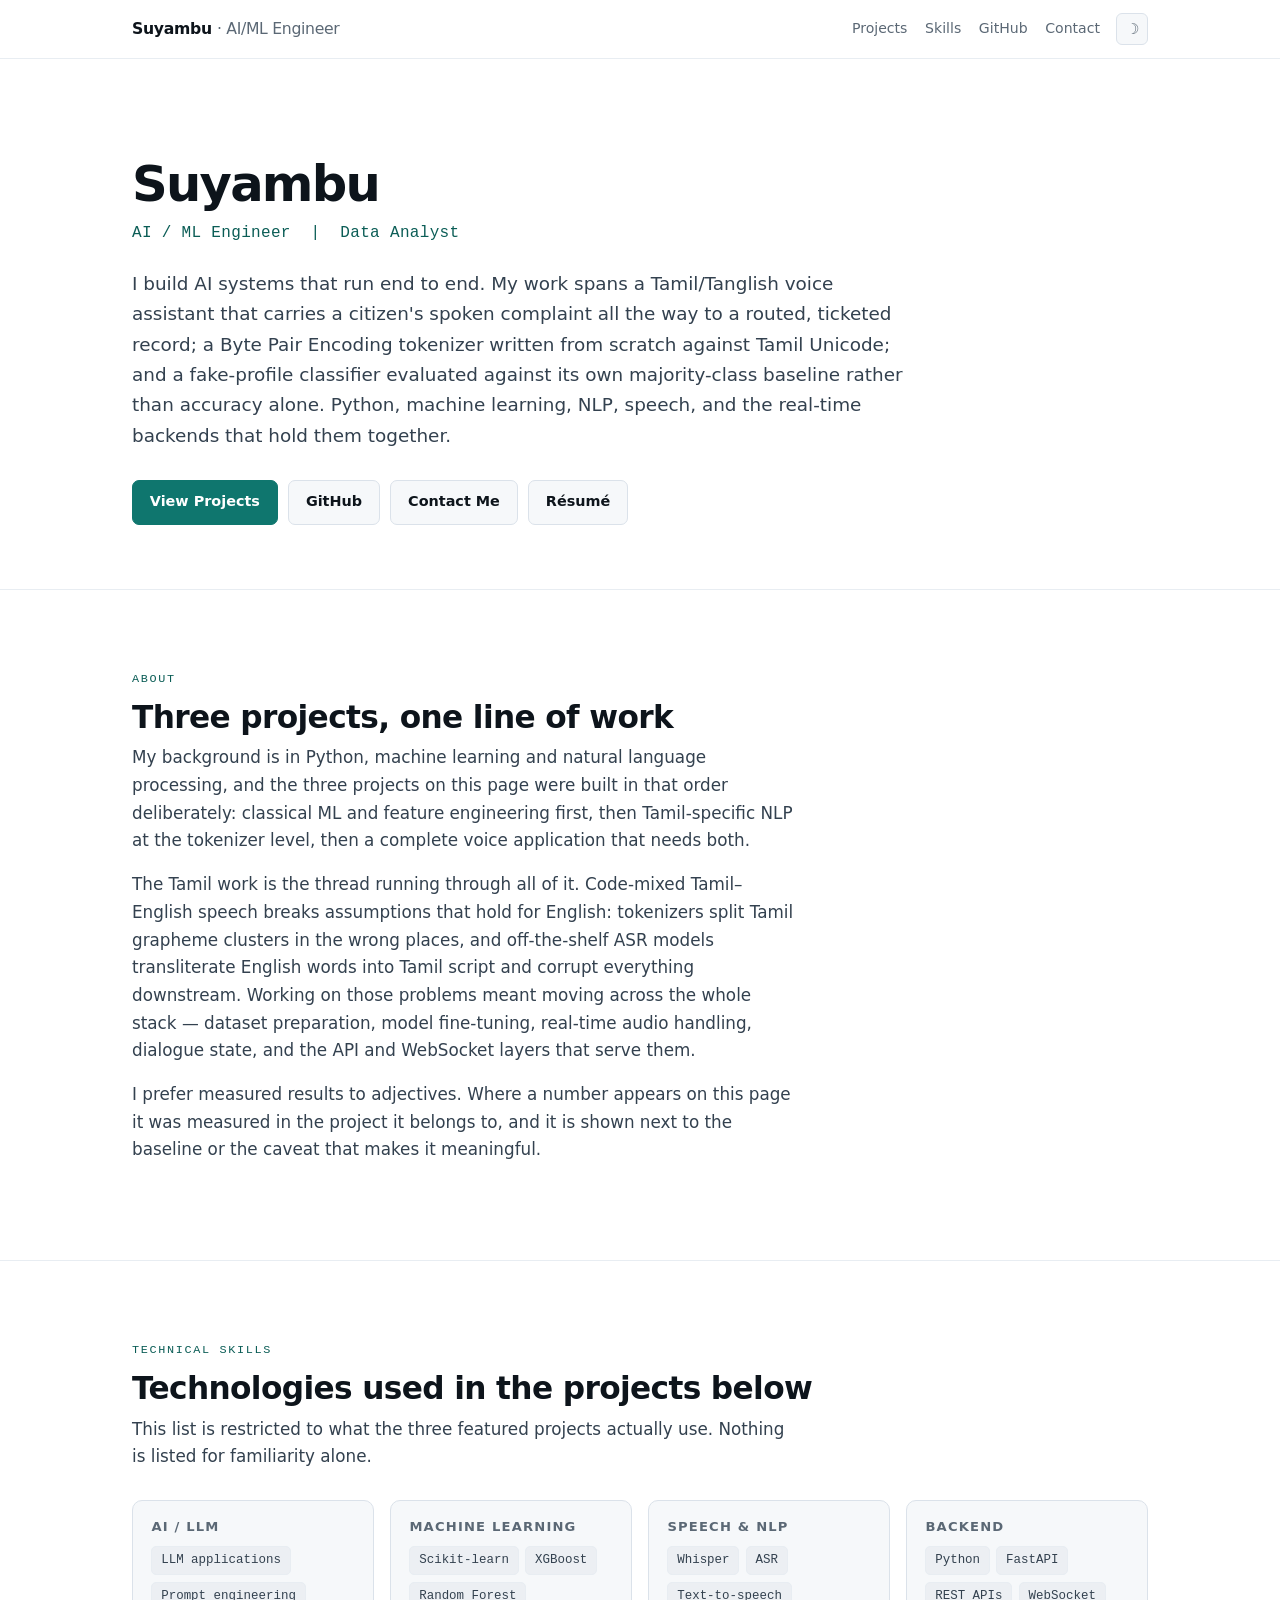
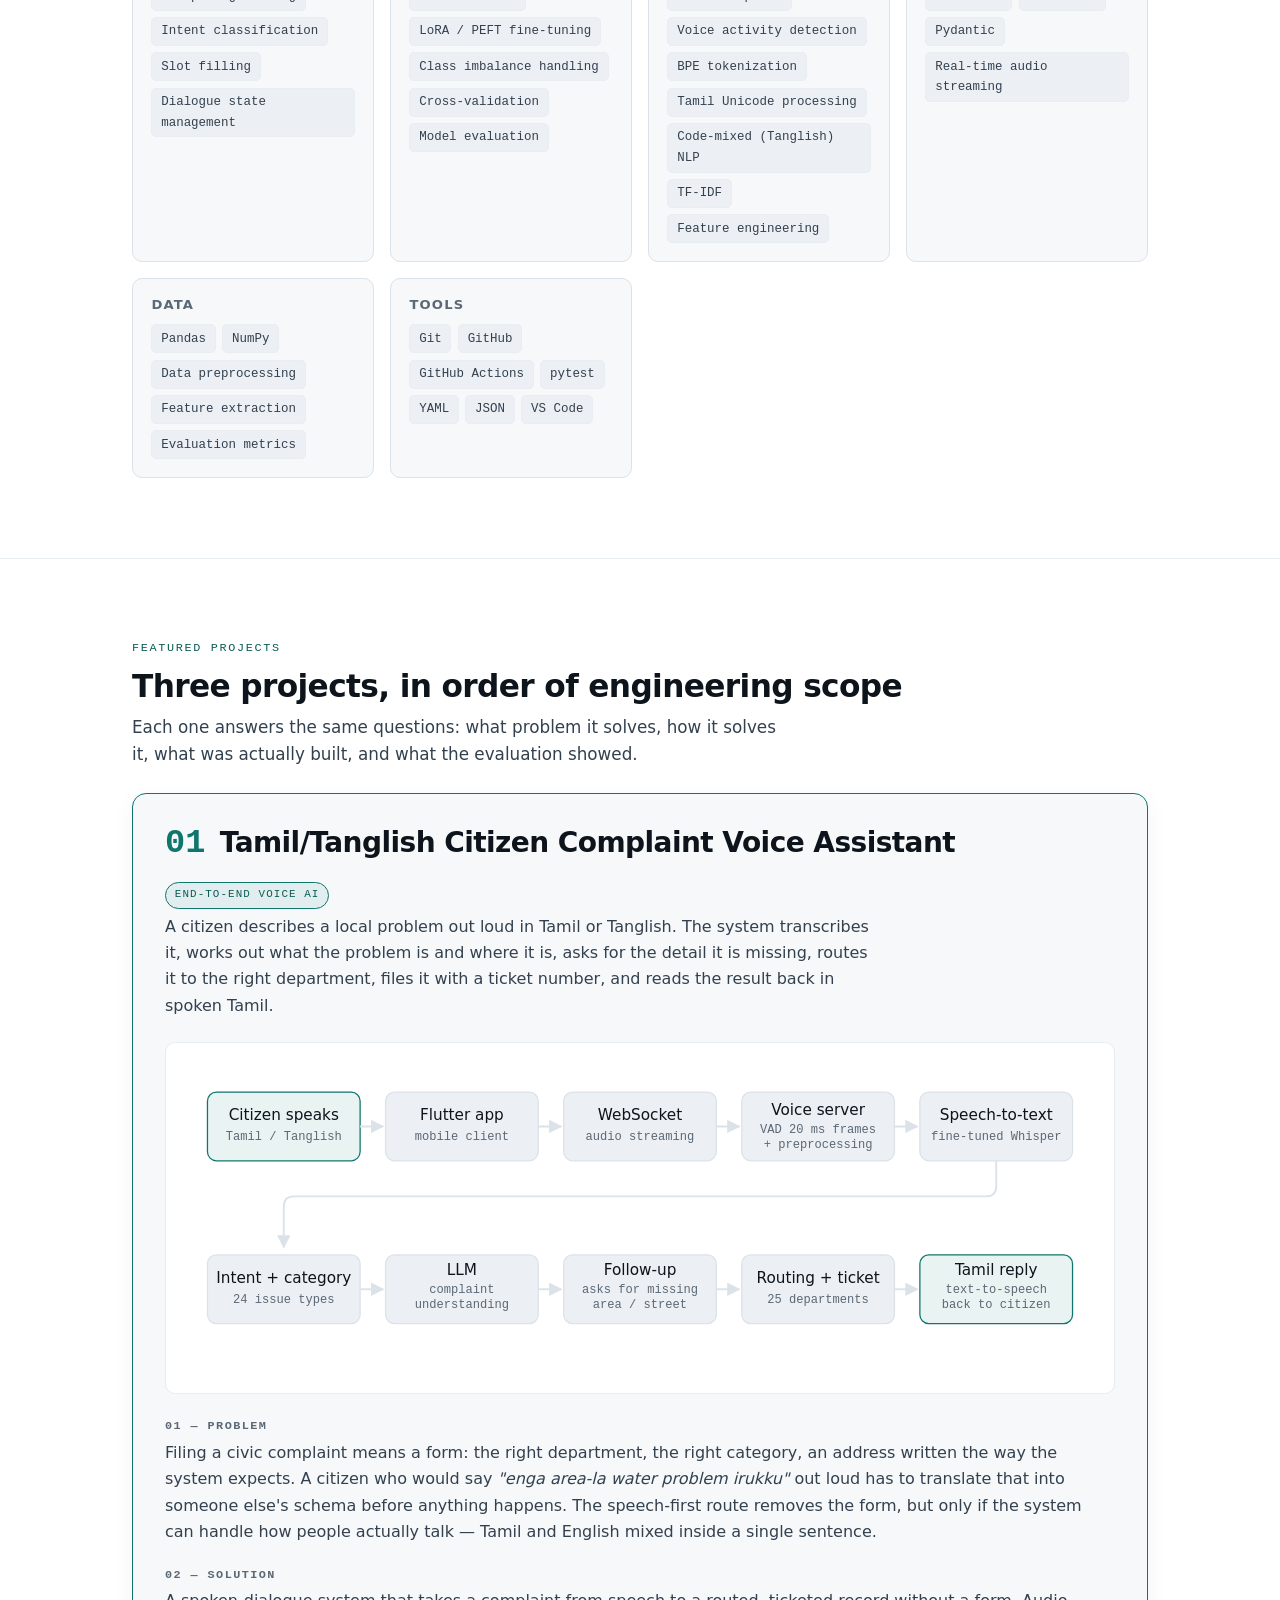
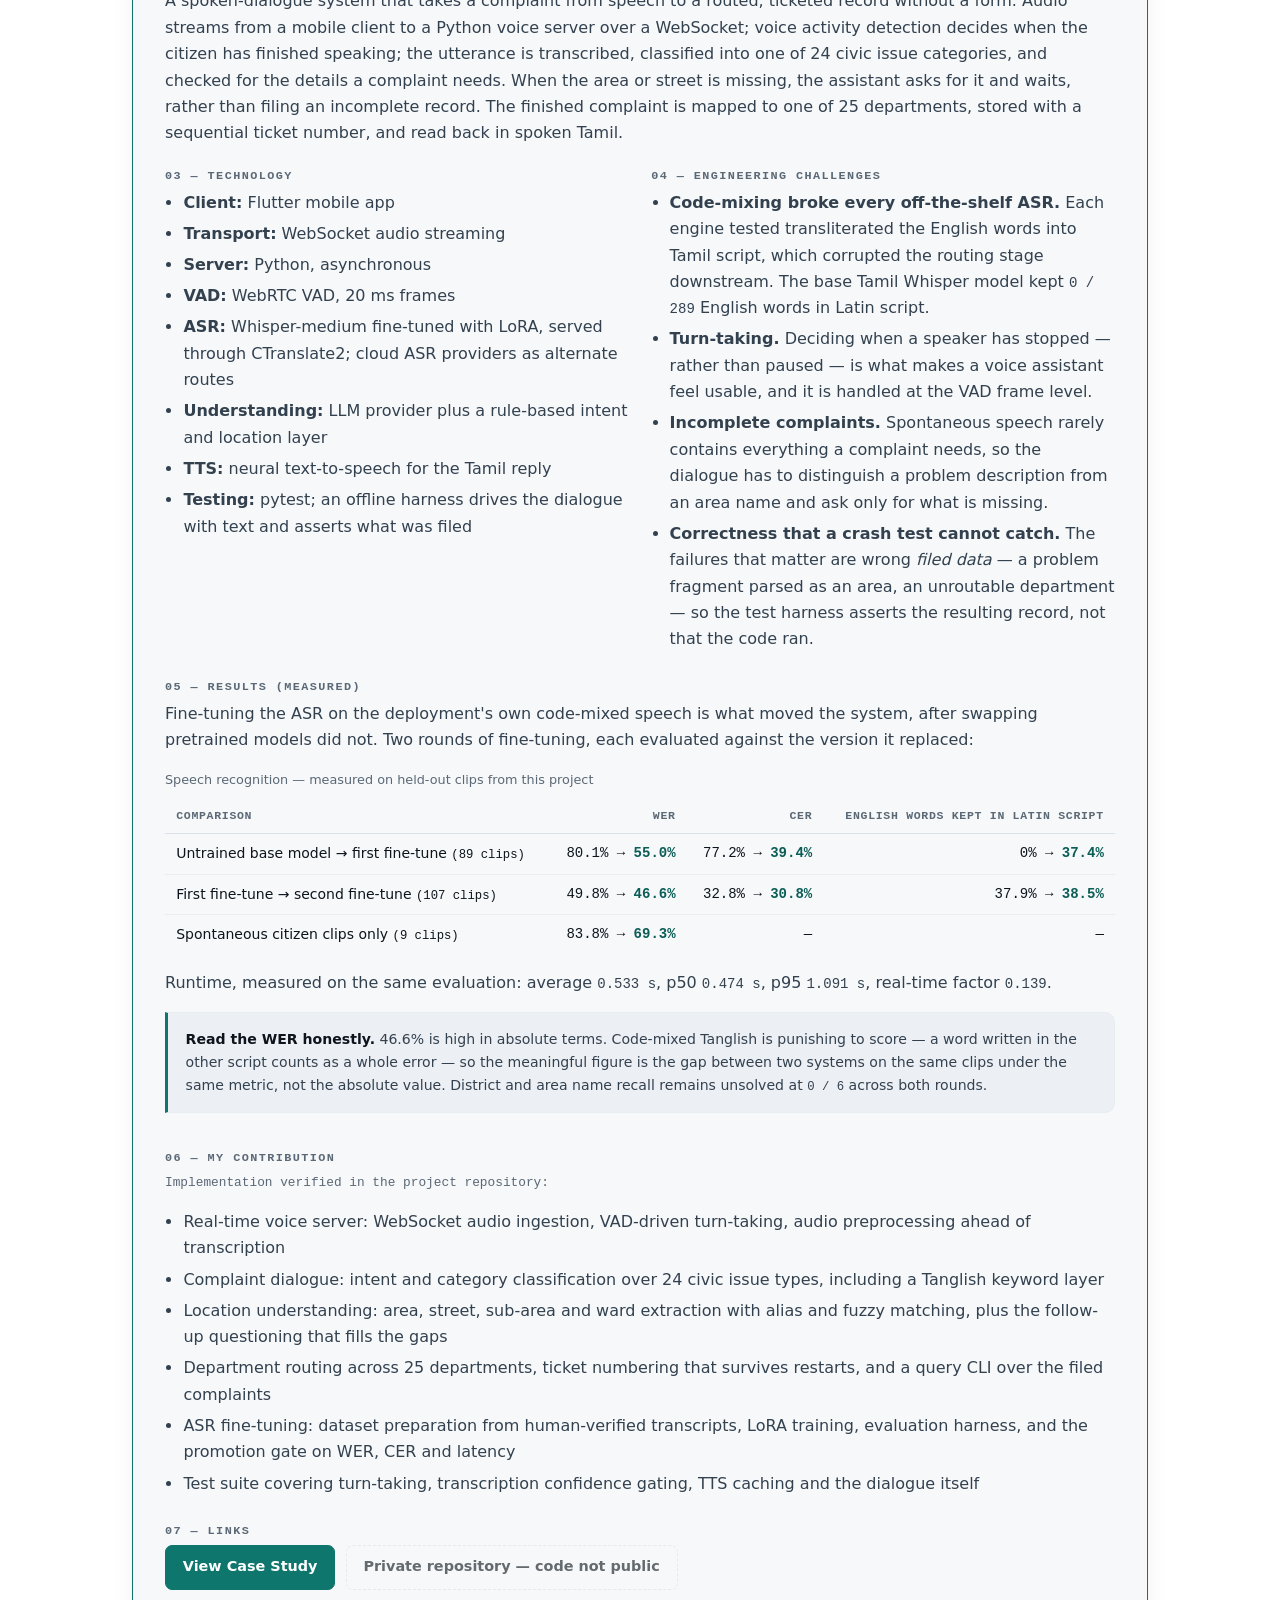
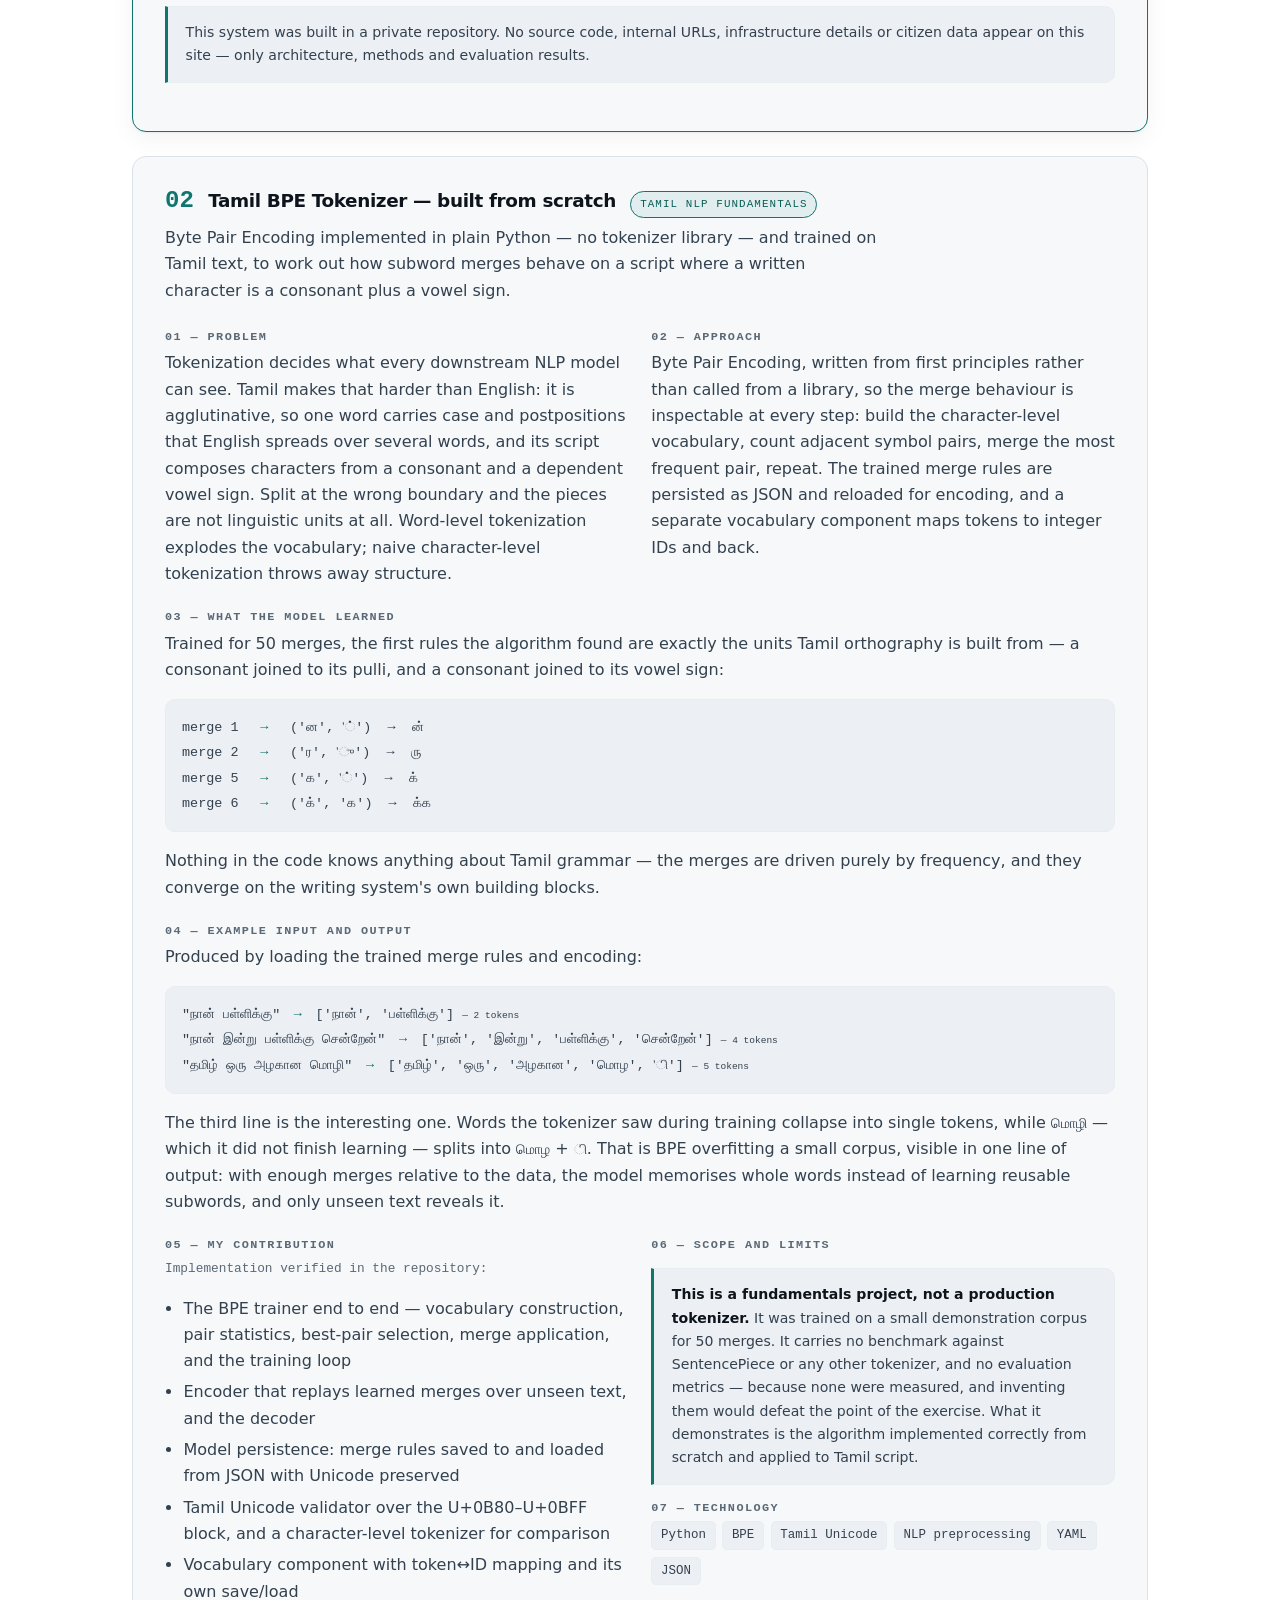
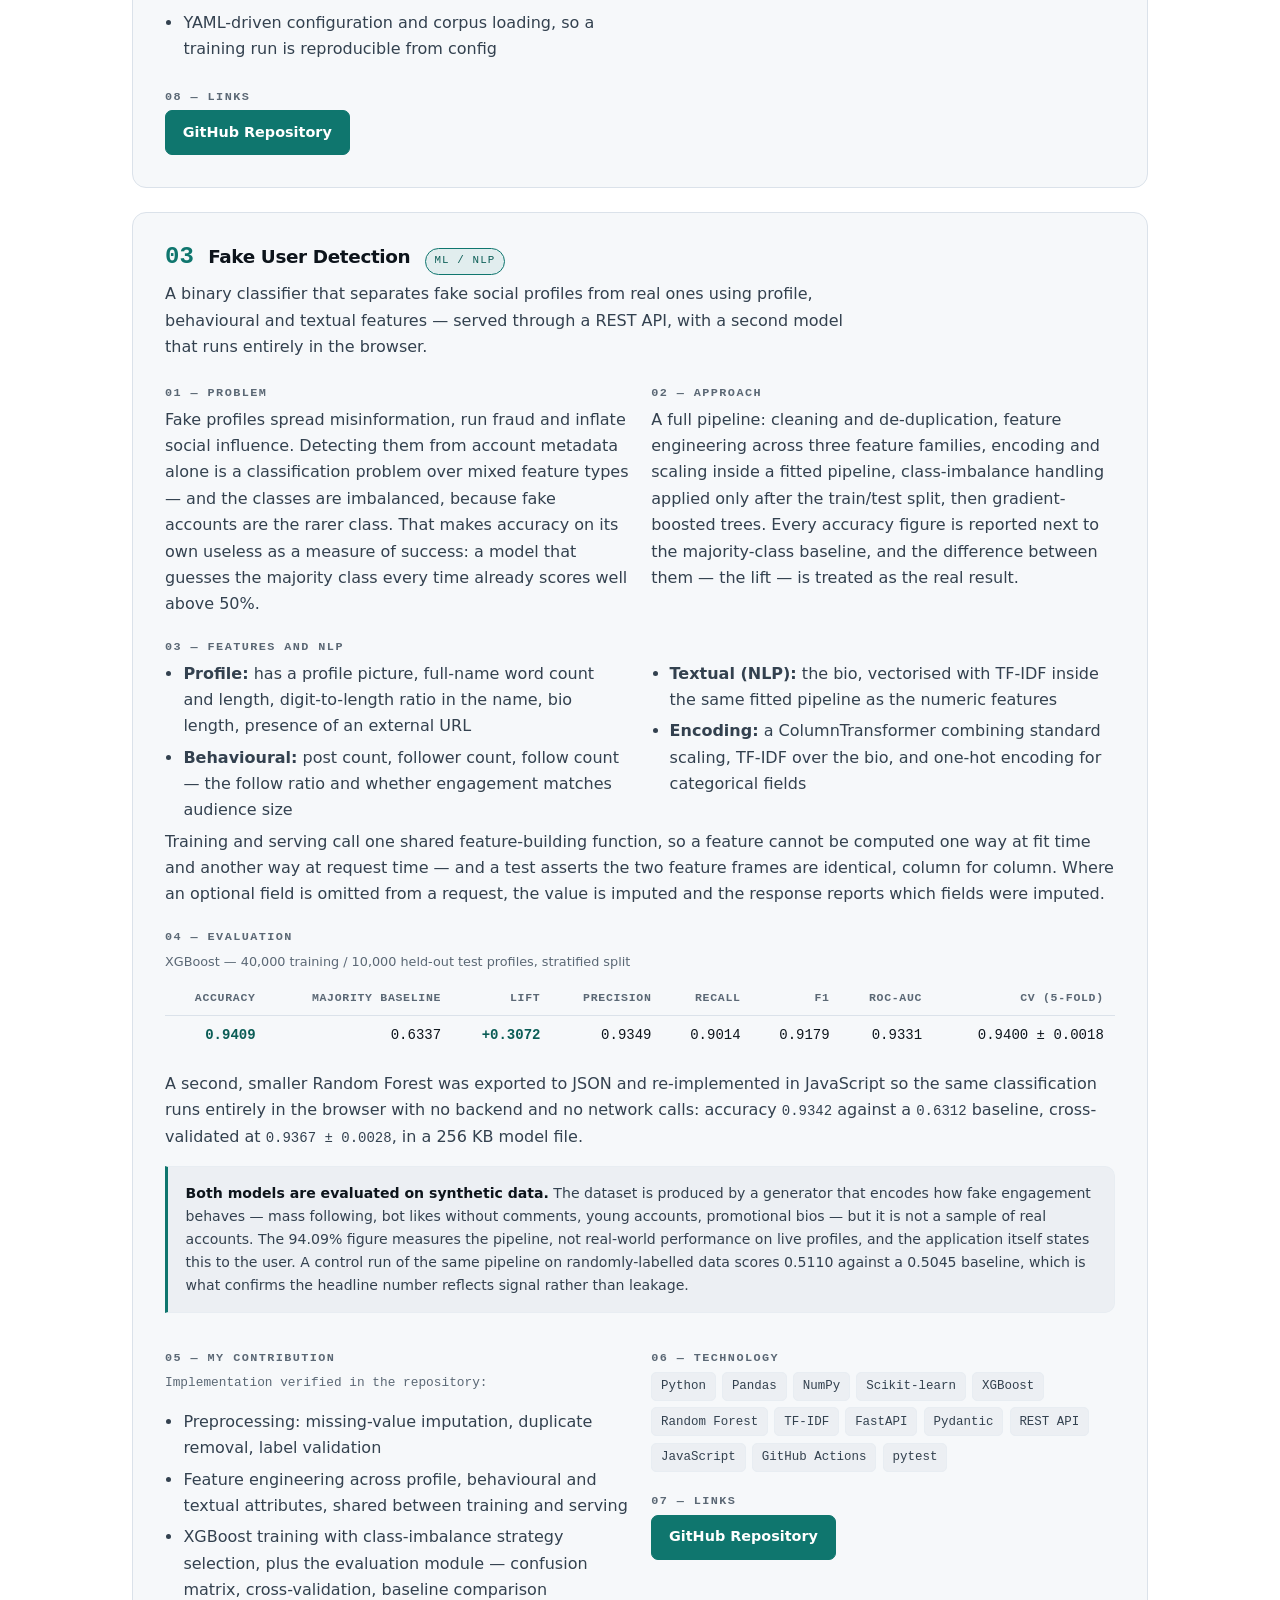
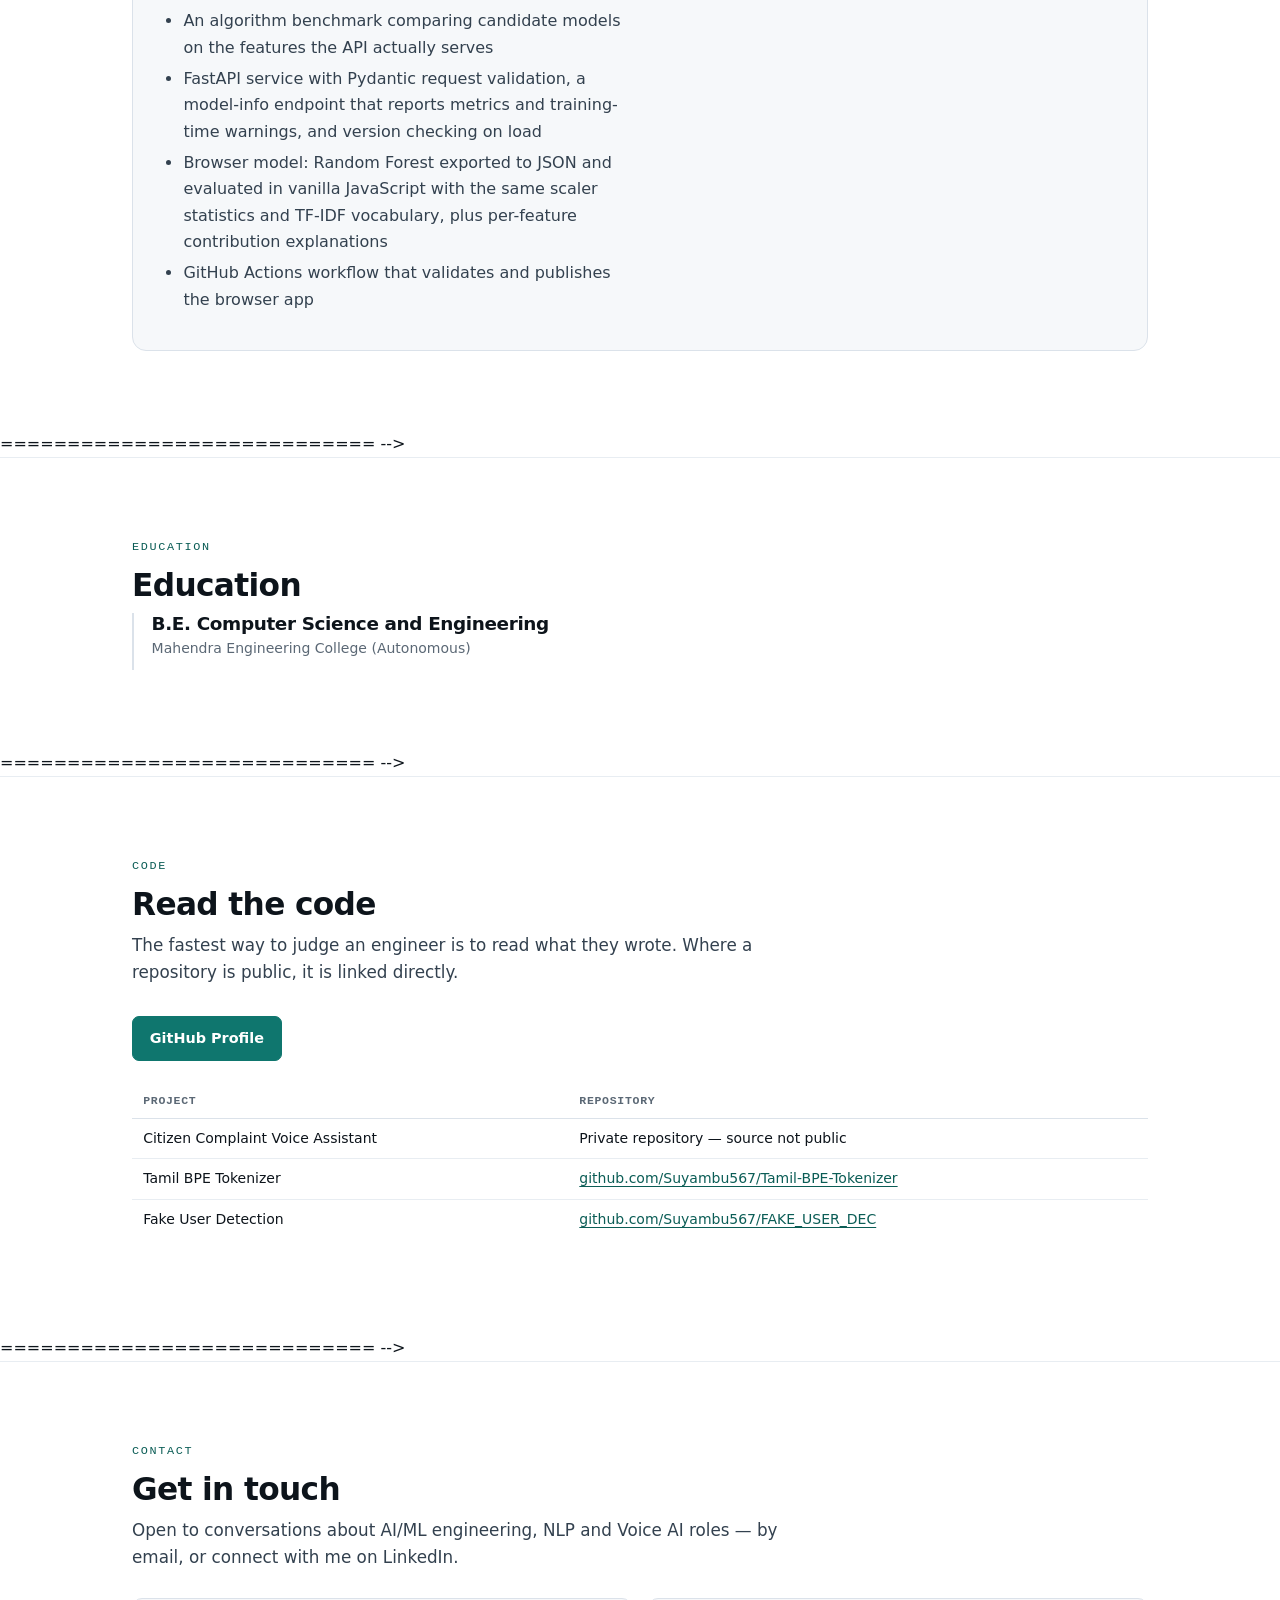
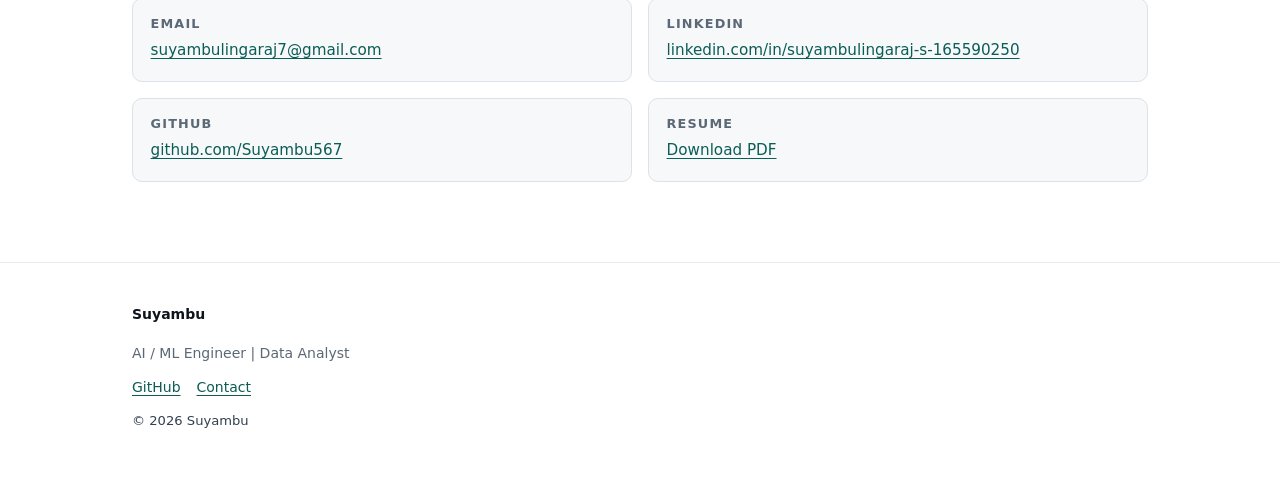
==== index.html @ 8e87d41d "Ship the resume PDF and link it from the hero and Contact Adds Suyambulingaraj_Resume_ATS.pdf to the" ====
<!DOCTYPE html>
<html lang="en">
<head>
<meta charset="utf-8">
<meta name="viewport" content="width=device-width, initial-scale=1">

<title>Suyambu | AI/ML Engineer &amp; Data Analyst</title>
<meta name="description" content="Portfolio of Suyambu — AI/ML, NLP and Voice AI engineering: an end-to-end Tamil/Tanglish citizen complaint voice assistant, a Tamil BPE tokenizer built from scratch, and fake profile detection with XGBoost.">
<meta name="author" content="Suyambu">

<meta property="og:type" content="website">
<meta property="og:title" content="Suyambu | AI/ML Engineer &amp; Data Analyst">
<meta property="og:description" content="End-to-end Voice AI, Tamil NLP and machine learning projects — architecture, methods and measured results.">
<meta property="og:image" content="assets/favicon.svg">
<meta name="twitter:card" content="summary">

<link rel="icon" href="assets/favicon.svg" type="image/svg+xml">
<link rel="stylesheet" href="css/styles.css">
<script src="js/theme.js"></script>
</head>

<body>
<a class="skip" href="#main">Skip to content</a>

<header class="site-header">
  <div class="wrap">
    <a class="brand" href="#top">Suyambu <span>· AI/ML Engineer</span></a>
    <nav class="nav" aria-label="Primary">
      <a href="#projects">Projects</a>
      <a href="#skills" class="opt">Skills</a>
      <a href="#github">GitHub</a>
      <a href="#contact">Contact</a>
    </nav>
    <button class="theme-toggle" type="button" hidden aria-label="Switch colour theme">☽</button>
  </div>
</header>

<main id="main">
<div id="top"></div>

<!-- ============================ HERO ============================ -->
<section class="hero">
  <div class="wrap">
    <h1>Suyambu</h1>
    <p class="role">AI / ML Engineer &nbsp;|&nbsp; Data Analyst</p>
    <p class="pitch">
      I build AI systems that run end to end. My work spans a Tamil/Tanglish voice
      assistant that carries a citizen's spoken complaint all the way to a routed,
      ticketed record; a Byte Pair Encoding tokenizer written from scratch against
      Tamil Unicode; and a fake-profile classifier evaluated against its own
      majority-class baseline rather than accuracy alone. Python, machine learning,
      NLP, speech, and the real-time backends that hold them together.
    </p>

    <div class="cta-row">
      <a class="btn btn-primary" href="#projects">View Projects</a>
      <a class="btn" href="https://github.com/Suyambu567" rel="noopener">GitHub</a>
      <a class="btn" href="#contact">Contact Me</a>
      <a class="btn" href="Suyambulingaraj_Resume_ATS.pdf">R&eacute;sum&eacute;</a>
    </div>
  </div>
</section>

<!-- ============================ ABOUT ============================ -->
<section id="about">
  <div class="wrap">
    <span class="eyebrow">About</span>
    <h2>Three projects, one line of work</h2>
    <p class="lede">
      My background is in Python, machine learning and natural language processing,
      and the three projects on this page were built in that order deliberately:
      classical ML and feature engineering first, then Tamil-specific NLP at the
      tokenizer level, then a complete voice application that needs both.
    </p>
    <p class="lede">
      The Tamil work is the thread running through all of it. Code-mixed
      Tamil–English speech breaks assumptions that hold for English: tokenizers
      split Tamil grapheme clusters in the wrong places, and off-the-shelf ASR
      models transliterate English words into Tamil script and corrupt everything
      downstream. Working on those problems meant moving across the whole stack —
      dataset preparation, model fine-tuning, real-time audio handling, dialogue
      state, and the API and WebSocket layers that serve them.
    </p>
    <p class="lede">
      I prefer measured results to adjectives. Where a number appears on this page
      it was measured in the project it belongs to, and it is shown next to the
      baseline or the caveat that makes it meaningful.
    </p>
  </div>
</section>

<!-- ============================ SKILLS ============================ -->
<section id="skills">
  <div class="wrap">
    <span class="eyebrow">Technical skills</span>
    <h2>Technologies used in the projects below</h2>
    <p class="lede">
      This list is restricted to what the three featured projects actually use.
      Nothing is listed for familiarity alone.
    </p>

    <div class="skill-grid">
      <div class="skill-card">
        <h3>AI / LLM</h3>
        <ul class="tags">
          <li>LLM applications</li><li>Prompt engineering</li>
          <li>Intent classification</li><li>Slot filling</li>
          <li>Dialogue state management</li>
        </ul>
      </div>
      <div class="skill-card">
        <h3>Machine learning</h3>
        <ul class="tags">
          <li>Scikit-learn</li><li>XGBoost</li><li>Random Forest</li>
          <li>LoRA / PEFT fine-tuning</li><li>Class imbalance handling</li>
          <li>Cross-validation</li><li>Model evaluation</li>
        </ul>
      </div>
      <div class="skill-card">
        <h3>Speech &amp; NLP</h3>
        <ul class="tags">
          <li>Whisper</li><li>ASR</li><li>Text-to-speech</li>
          <li>Voice activity detection</li><li>BPE tokenization</li>
          <li>Tamil Unicode processing</li><li>Code-mixed (Tanglish) NLP</li>
          <li>TF-IDF</li><li>Feature engineering</li>
        </ul>
      </div>
      <div class="skill-card">
        <h3>Backend</h3>
        <ul class="tags">
          <li>Python</li><li>FastAPI</li><li>REST APIs</li>
          <li>WebSocket</li><li>Pydantic</li><li>Real-time audio streaming</li>
        </ul>
      </div>
      <div class="skill-card">
        <h3>Data</h3>
        <ul class="tags">
          <li>Pandas</li><li>NumPy</li><li>Data preprocessing</li>
          <li>Feature extraction</li><li>Evaluation metrics</li>
        </ul>
      </div>
      <div class="skill-card">
        <h3>Tools</h3>
        <ul class="tags">
          <li>Git</li><li>GitHub</li><li>GitHub Actions</li>
          <li>pytest</li><li>YAML</li><li>JSON</li><li>VS Code</li>
        </ul>
      </div>
    </div>
  </div>
</section>

<!-- ============================ PROJECTS ============================ -->
<section id="projects">
  <div class="wrap">
    <span class="eyebrow">Featured projects</span>
    <h2>Three projects, in order of engineering scope</h2>
    <p class="lede">
      Each one answers the same questions: what problem it solves, how it solves it,
      what was actually built, and what the evaluation showed.
    </p>

    <!-- ---------- 01 · HERO ---------- -->
    <article class="project project-hero" id="voice-assistant">
      <div class="project-head">
        <span class="project-num">01</span>
        <h3>Tamil/Tanglish Citizen Complaint Voice Assistant</h3>
        <span class="badge">End-to-end Voice AI</span>
      </div>
      <p class="one-liner">
        A citizen describes a local problem out loud in Tamil or Tanglish. The system
        transcribes it, works out what the problem is and where it is, asks for the
        detail it is missing, routes it to the right department, files it with a
        ticket number, and reads the result back in spoken Tamil.
      </p>

      <div class="diagram">
        <svg viewBox="0 0 720 250" role="img" aria-labelledby="pipe-title pipe-desc">
          <title id="pipe-title">Voice assistant pipeline</title>
          <desc id="pipe-desc">Citizen speech enters a Flutter app, streams over a WebSocket
            to a Python voice server for voice activity detection and audio preprocessing,
            is transcribed to text, classified into a complaint category, completed by
            follow-up questions when details are missing, routed to a department with a
            ticket number, and returned to the citizen as spoken Tamil.</desc>
          <defs>
            <marker id="ah" viewBox="0 0 10 10" refX="9" refY="5" markerWidth="7"
                    markerHeight="7" orient="auto-start-reverse">
              <path d="M0 0 L10 5 L0 10 z" class="d-arrow"/>
            </marker>
          </defs>

          <!-- row 1 -->
          <g>
            <rect class="d-box-a" x="20"  y="26" width="120" height="54" rx="7"/>
            <text class="d-label" x="80"  y="48" text-anchor="middle">Citizen speaks</text>
            <text class="d-sub"   x="80"  y="64" text-anchor="middle">Tamil / Tanglish</text>

            <rect class="d-box" x="160" y="26" width="120" height="54" rx="7"/>
            <text class="d-label" x="220" y="48" text-anchor="middle">Flutter app</text>
            <text class="d-sub"   x="220" y="64" text-anchor="middle">mobile client</text>

            <rect class="d-box" x="300" y="26" width="120" height="54" rx="7"/>
            <text class="d-label" x="360" y="48" text-anchor="middle">WebSocket</text>
            <text class="d-sub"   x="360" y="64" text-anchor="middle">audio streaming</text>

            <rect class="d-box" x="440" y="26" width="120" height="54" rx="7"/>
            <text class="d-label" x="500" y="44" text-anchor="middle">Voice server</text>
            <text class="d-sub"   x="500" y="58" text-anchor="middle">VAD 20 ms frames</text>
            <text class="d-sub"   x="500" y="70" text-anchor="middle">+ preprocessing</text>

            <rect class="d-box" x="580" y="26" width="120" height="54" rx="7"/>
            <text class="d-label" x="640" y="48" text-anchor="middle">Speech-to-text</text>
            <text class="d-sub"   x="640" y="64" text-anchor="middle">fine-tuned Whisper</text>
          </g>

          <path class="d-line" d="M140 53 H158"  marker-end="url(#ah)"/>
          <path class="d-line" d="M280 53 H298"  marker-end="url(#ah)"/>
          <path class="d-line" d="M420 53 H438"  marker-end="url(#ah)"/>
          <path class="d-line" d="M560 53 H578"  marker-end="url(#ah)"/>

          <!-- connector down to row 2 -->
          <path class="d-line" d="M640 80 V100 Q640 108 632 108 H88 Q80 108 80 116 V148"
                marker-end="url(#ah)"/>

          <!-- row 2 -->
          <g>
            <rect class="d-box" x="20"  y="154" width="120" height="54" rx="7"/>
            <text class="d-label" x="80"  y="176" text-anchor="middle">Intent + category</text>
            <text class="d-sub"   x="80"  y="192" text-anchor="middle">24 issue types</text>

            <rect class="d-box" x="160" y="154" width="120" height="54" rx="7"/>
            <text class="d-label" x="220" y="170" text-anchor="middle">LLM</text>
            <text class="d-sub"   x="220" y="184" text-anchor="middle">complaint</text>
            <text class="d-sub"   x="220" y="196" text-anchor="middle">understanding</text>

            <rect class="d-box" x="300" y="154" width="120" height="54" rx="7"/>
            <text class="d-label" x="360" y="170" text-anchor="middle">Follow-up</text>
            <text class="d-sub"   x="360" y="184" text-anchor="middle">asks for missing</text>
            <text class="d-sub"   x="360" y="196" text-anchor="middle">area / street</text>

            <rect class="d-box" x="440" y="154" width="120" height="54" rx="7"/>
            <text class="d-label" x="500" y="176" text-anchor="middle">Routing + ticket</text>
            <text class="d-sub"   x="500" y="192" text-anchor="middle">25 departments</text>

            <rect class="d-box-a" x="580" y="154" width="120" height="54" rx="7"/>
            <text class="d-label" x="640" y="170" text-anchor="middle">Tamil reply</text>
            <text class="d-sub"   x="640" y="184" text-anchor="middle">text-to-speech</text>
            <text class="d-sub"   x="640" y="196" text-anchor="middle">back to citizen</text>
          </g>

          <path class="d-line" d="M140 181 H158" marker-end="url(#ah)"/>
          <path class="d-line" d="M280 181 H298" marker-end="url(#ah)"/>
          <path class="d-line" d="M420 181 H438" marker-end="url(#ah)"/>
          <path class="d-line" d="M560 181 H578" marker-end="url(#ah)"/>
        </svg>
      </div>

      <div class="qa">
        <div class="qa-block">
          <h4>01 — Problem</h4>
          <p>
            Filing a civic complaint means a form: the right department, the right
            category, an address written the way the system expects. A citizen who
            would say <em>"enga area-la water problem irukku"</em> out loud has to
            translate that into someone else's schema before anything happens. The
            speech-first route removes the form, but only if the system can handle
            how people actually talk — Tamil and English mixed inside a single
            sentence.
          </p>
        </div>

        <div class="qa-block">
          <h4>02 — Solution</h4>
          <p>
            A spoken-dialogue system that takes a complaint from speech to a routed,
            ticketed record without a form. Audio streams from a mobile client to a
            Python voice server over a WebSocket; voice activity detection decides
            when the citizen has finished speaking; the utterance is transcribed,
            classified into one of 24 civic issue categories, and checked for the
            details a complaint needs. When the area or street is missing, the
            assistant asks for it and waits, rather than filing an incomplete record.
            The finished complaint is mapped to one of 25 departments, stored with a
            sequential ticket number, and read back in spoken Tamil.
          </p>
        </div>

        <div class="qa-2col">
          <div class="qa-block">
            <h4>03 — Technology</h4>
            <ul class="tight">
              <li><strong>Client:</strong> Flutter mobile app</li>
              <li><strong>Transport:</strong> WebSocket audio streaming</li>
              <li><strong>Server:</strong> Python, asynchronous</li>
              <li><strong>VAD:</strong> WebRTC VAD, 20&nbsp;ms frames</li>
              <li><strong>ASR:</strong> Whisper-medium fine-tuned with LoRA, served through CTranslate2; cloud ASR providers as alternate routes</li>
              <li><strong>Understanding:</strong> LLM provider plus a rule-based intent and location layer</li>
              <li><strong>TTS:</strong> neural text-to-speech for the Tamil reply</li>
              <li><strong>Testing:</strong> pytest; an offline harness drives the dialogue with text and asserts what was filed</li>
            </ul>
          </div>

          <div class="qa-block">
            <h4>04 — Engineering challenges</h4>
            <ul class="tight">
              <li><strong>Code-mixing broke every off-the-shelf ASR.</strong> Each engine
                tested transliterated the English words into Tamil script, which corrupted
                the routing stage downstream. The base Tamil Whisper model kept
                <span class="mono">0 / 289</span> English words in Latin script.</li>
              <li><strong>Turn-taking.</strong> Deciding when a speaker has stopped —
                rather than paused — is what makes a voice assistant feel usable, and it
                is handled at the VAD frame level.</li>
              <li><strong>Incomplete complaints.</strong> Spontaneous speech rarely
                contains everything a complaint needs, so the dialogue has to distinguish
                a problem description from an area name and ask only for what is missing.</li>
              <li><strong>Correctness that a crash test cannot catch.</strong> The failures
                that matter are wrong <em>filed data</em> — a problem fragment parsed as an
                area, an unroutable department — so the test harness asserts the resulting
                record, not that the code ran.</li>
            </ul>
          </div>
        </div>

        <div class="qa-block">
          <h4>05 — Results (measured)</h4>
          <p>
            Fine-tuning the ASR on the deployment's own code-mixed speech is what
            moved the system, after swapping pretrained models did not. Two rounds
            of fine-tuning, each evaluated against the version it replaced:
          </p>
          <div class="table-scroll">
            <table>
              <caption>Speech recognition — measured on held-out clips from this project</caption>
              <thead>
                <tr>
                  <th>Comparison</th><th class="num">WER</th><th class="num">CER</th>
                  <th class="num">English words kept in Latin script</th>
                </tr>
              </thead>
              <tbody>
                <tr>
                  <td>Untrained base model → first fine-tune <span class="mono">(89 clips)</span></td>
                  <td class="num">80.1% → <span class="win">55.0%</span></td>
                  <td class="num">77.2% → <span class="win">39.4%</span></td>
                  <td class="num">0% → <span class="win">37.4%</span></td>
                </tr>
                <tr>
                  <td>First fine-tune → second fine-tune <span class="mono">(107 clips)</span></td>
                  <td class="num">49.8% → <span class="win">46.6%</span></td>
                  <td class="num">32.8% → <span class="win">30.8%</span></td>
                  <td class="num">37.9% → <span class="win">38.5%</span></td>
                </tr>
                <tr>
                  <td>Spontaneous citizen clips only <span class="mono">(9 clips)</span></td>
                  <td class="num">83.8% → <span class="win">69.3%</span></td>
                  <td class="num">—</td>
                  <td class="num">—</td>
                </tr>
              </tbody>
            </table>
          </div>
          <p>
            Runtime, measured on the same evaluation: average <span class="mono">0.533&nbsp;s</span>,
            p50 <span class="mono">0.474&nbsp;s</span>, p95 <span class="mono">1.091&nbsp;s</span>,
            real-time factor <span class="mono">0.139</span>.
          </p>
          <div class="note">
            <strong>Read the WER honestly.</strong> 46.6% is high in absolute terms.
            Code-mixed Tanglish is punishing to score — a word written in the other
            script counts as a whole error — so the meaningful figure is the gap
            between two systems on the same clips under the same metric, not the
            absolute value. District and area name recall remains unsolved at
            <span class="mono">0 / 6</span> across both rounds.
          </div>
        </div>

        <div class="qa-block">
          <h4>06 — My contribution</h4>
          <p class="mono" style="font-size:.8rem;color:var(--muted)">Implementation verified in the project repository:</p>
          <ul class="tight">
            <li>Real-time voice server: WebSocket audio ingestion, VAD-driven turn-taking, audio preprocessing ahead of transcription</li>
            <li>Complaint dialogue: intent and category classification over 24 civic issue types, including a Tanglish keyword layer</li>
            <li>Location understanding: area, street, sub-area and ward extraction with alias and fuzzy matching, plus the follow-up questioning that fills the gaps</li>
            <li>Department routing across 25 departments, ticket numbering that survives restarts, and a query CLI over the filed complaints</li>
            <li>ASR fine-tuning: dataset preparation from human-verified transcripts, LoRA training, evaluation harness, and the promotion gate on WER, CER and latency</li>
            <li>Test suite covering turn-taking, transcription confidence gating, TTS caching and the dialogue itself</li>
          </ul>
        </div>

        <div class="qa-block">
          <h4>07 — Links</h4>
          <div class="cta-row" style="margin-top:.4rem">
            <a class="btn btn-primary" href="case-study-voice-assistant.html">View Case Study</a>
            <span class="btn" aria-disabled="true" title="Private repository — source is not public">Private repository — code not public</span>
          </div>
          <div class="note">
            <p>This system was built in a private repository. No source code, internal
            URLs, infrastructure details or citizen data appear on this site — only
            architecture, methods and evaluation results.</p>
          </div>
        </div>
      </div>
    </article>

    <!-- ---------- 02 · TAMIL TOKENIZER ---------- -->
    <article class="project" id="tamil-tokenizer">
      <div class="project-head">
        <span class="project-num">02</span>
        <h3>Tamil BPE Tokenizer — built from scratch</h3>
        <span class="badge">Tamil NLP fundamentals</span>
      </div>
      <p class="one-liner">
        Byte Pair Encoding implemented in plain Python — no tokenizer library — and
        trained on Tamil text, to work out how subword merges behave on a script
        where a written character is a consonant plus a vowel sign.
      </p>

      <div class="qa">
        <div class="qa-2col">
          <div class="qa-block">
            <h4>01 — Problem</h4>
            <p>
              Tokenization decides what every downstream NLP model can see. Tamil makes
              that harder than English: it is agglutinative, so one word carries case and
              postpositions that English spreads over several words, and its script
              composes characters from a consonant and a dependent vowel sign. Split at
              the wrong boundary and the pieces are not linguistic units at all. Word-level
              tokenization explodes the vocabulary; naive character-level tokenization
              throws away structure.
            </p>
          </div>
          <div class="qa-block">
            <h4>02 — Approach</h4>
            <p>
              Byte Pair Encoding, written from first principles rather than called from a
              library, so the merge behaviour is inspectable at every step: build the
              character-level vocabulary, count adjacent symbol pairs, merge the most
              frequent pair, repeat. The trained merge rules are persisted as JSON and
              reloaded for encoding, and a separate vocabulary component maps tokens to
              integer IDs and back.
            </p>
          </div>
        </div>

        <div class="qa-block">
          <h4>03 — What the model learned</h4>
          <p>
            Trained for 50 merges, the first rules the algorithm found are exactly the
            units Tamil orthography is built from — a consonant joined to its pulli, and
            a consonant joined to its vowel sign:
          </p>
          <div class="io">
            merge 1 &nbsp;<span class="arrow">→</span>&nbsp; ('ன', '்') &nbsp;→&nbsp; ன்<br>
            merge 2 &nbsp;<span class="arrow">→</span>&nbsp; ('ர', 'ு') &nbsp;→&nbsp; ரு<br>
            merge 5 &nbsp;<span class="arrow">→</span>&nbsp; ('க', '்') &nbsp;→&nbsp; க்<br>
            merge 6 &nbsp;<span class="arrow">→</span>&nbsp; ('க்', 'க') &nbsp;→&nbsp; க்க
          </div>
          <p>
            Nothing in the code knows anything about Tamil grammar — the merges are
            driven purely by frequency, and they converge on the writing system's own
            building blocks.
          </p>
        </div>

        <div class="qa-block">
          <h4>04 — Example input and output</h4>
          <p>Produced by loading the trained merge rules and encoding:</p>
          <div class="io">
            "நான் பள்ளிக்கு" <span class="arrow">→</span> ['நான்', 'பள்ளிக்கு'] <span class="d-sub">— 2 tokens</span><br>
            "நான் இன்று பள்ளிக்கு சென்றேன்" <span class="arrow">→</span> ['நான்', 'இன்று', 'பள்ளிக்கு', 'சென்றேன்'] <span class="d-sub">— 4 tokens</span><br>
            "தமிழ் ஒரு அழகான மொழி" <span class="arrow">→</span> ['தமிழ்', 'ஒரு', 'அழகான', 'மொழ', 'ி'] <span class="d-sub">— 5 tokens</span>
          </div>
          <p>
            The third line is the interesting one. Words the tokenizer saw during
            training collapse into single tokens, while <span class="mono">மொழி</span> —
            which it did not finish learning — splits into
            <span class="mono">மொழ</span> + <span class="mono">ி</span>. That is BPE
            overfitting a small corpus, visible in one line of output: with enough merges
            relative to the data, the model memorises whole words instead of learning
            reusable subwords, and only unseen text reveals it.
          </p>
        </div>

        <div class="qa-2col">
          <div class="qa-block">
            <h4>05 — My contribution</h4>
            <p class="mono" style="font-size:.8rem;color:var(--muted)">Implementation verified in the repository:</p>
            <ul class="tight">
              <li>The BPE trainer end to end — vocabulary construction, pair statistics, best-pair selection, merge application, and the training loop</li>
              <li>Encoder that replays learned merges over unseen text, and the decoder</li>
              <li>Model persistence: merge rules saved to and loaded from JSON with Unicode preserved</li>
              <li>Tamil Unicode validator over the U+0B80–U+0BFF block, and a character-level tokenizer for comparison</li>
              <li>Vocabulary component with token↔ID mapping and its own save/load</li>
              <li>YAML-driven configuration and corpus loading, so a training run is reproducible from config</li>
            </ul>
          </div>

          <div class="qa-block">
            <h4>06 — Scope and limits</h4>
            <div class="note">
              <p>
                <strong>This is a fundamentals project, not a production tokenizer.</strong>
                It was trained on a small demonstration corpus for 50 merges. It carries no
                benchmark against SentencePiece or any other tokenizer, and no evaluation
                metrics — because none were measured, and inventing them would defeat the
                point of the exercise. What it demonstrates is the algorithm implemented
                correctly from scratch and applied to Tamil script.
              </p>
            </div>
            <h4 style="margin-top:1rem">07 — Technology</h4>
            <ul class="tags">
              <li>Python</li><li>BPE</li><li>Tamil Unicode</li>
              <li>NLP preprocessing</li><li>YAML</li><li>JSON</li>
            </ul>
          </div>
        </div>

        <div class="qa-block">
          <h4>08 — Links</h4>
          <div class="cta-row" style="margin-top:.4rem">
            <a class="btn btn-primary" href="https://github.com/Suyambu567/Tamil-BPE-Tokenizer" rel="noopener">GitHub Repository</a>
          </div>
        </div>
      </div>
    </article>

    <!-- ---------- 03 · FAKE USER DETECTION ---------- -->
    <article class="project" id="fake-user-detection">
      <div class="project-head">
        <span class="project-num">03</span>
        <h3>Fake User Detection</h3>
        <span class="badge">ML / NLP</span>
      </div>
      <p class="one-liner">
        A binary classifier that separates fake social profiles from real ones using
        profile, behavioural and textual features — served through a REST API, with a
        second model that runs entirely in the browser.
      </p>

      <div class="qa">
        <div class="qa-2col">
          <div class="qa-block">
            <h4>01 — Problem</h4>
            <p>
              Fake profiles spread misinformation, run fraud and inflate social influence.
              Detecting them from account metadata alone is a classification problem over
              mixed feature types — and the classes are imbalanced, because fake accounts
              are the rarer class. That makes accuracy on its own useless as a measure of
              success: a model that guesses the majority class every time already scores
              well above 50%.
            </p>
          </div>
          <div class="qa-block">
            <h4>02 — Approach</h4>
            <p>
              A full pipeline: cleaning and de-duplication, feature engineering across
              three feature families, encoding and scaling inside a fitted pipeline,
              class-imbalance handling applied only after the train/test split, then
              gradient-boosted trees. Every accuracy figure is reported next to the
              majority-class baseline, and the difference between them — the lift — is
              treated as the real result.
            </p>
          </div>
        </div>

        <div class="qa-block">
          <h4>03 — Features and NLP</h4>
          <div class="qa-2col">
            <div>
              <ul class="tight">
                <li><strong>Profile:</strong> has a profile picture, full-name word count and length, digit-to-length ratio in the name, bio length, presence of an external URL</li>
                <li><strong>Behavioural:</strong> post count, follower count, follow count — the follow ratio and whether engagement matches audience size</li>
              </ul>
            </div>
            <div>
              <ul class="tight">
                <li><strong>Textual (NLP):</strong> the bio, vectorised with TF-IDF inside the same fitted pipeline as the numeric features</li>
                <li><strong>Encoding:</strong> a ColumnTransformer combining standard scaling, TF-IDF over the bio, and one-hot encoding for categorical fields</li>
              </ul>
            </div>
          </div>
          <p>
            Training and serving call one shared feature-building function, so a feature
            cannot be computed one way at fit time and another way at request time — and
            a test asserts the two feature frames are identical, column for column. Where
            an optional field is omitted from a request, the value is imputed and the
            response reports which fields were imputed.
          </p>
        </div>

        <div class="qa-block">
          <h4>04 — Evaluation</h4>
          <div class="table-scroll">
            <table>
              <caption>XGBoost — 40,000 training / 10,000 held-out test profiles, stratified split</caption>
              <thead>
                <tr>
                  <th class="num">Accuracy</th><th class="num">Majority baseline</th>
                  <th class="num">Lift</th><th class="num">Precision</th>
                  <th class="num">Recall</th><th class="num">F1</th>
                  <th class="num">ROC-AUC</th><th class="num">CV (5-fold)</th>
                </tr>
              </thead>
              <tbody>
                <tr>
                  <td class="num win">0.9409</td><td class="num">0.6337</td>
                  <td class="num win">+0.3072</td><td class="num">0.9349</td>
                  <td class="num">0.9014</td><td class="num">0.9179</td>
                  <td class="num">0.9331</td><td class="num">0.9400 ± 0.0018</td>
                </tr>
              </tbody>
            </table>
          </div>
          <p>
            A second, smaller Random Forest was exported to JSON and re-implemented in
            JavaScript so the same classification runs entirely in the browser with no
            backend and no network calls: accuracy <span class="mono">0.9342</span>
            against a <span class="mono">0.6312</span> baseline, cross-validated at
            <span class="mono">0.9367 ± 0.0028</span>, in a 256&nbsp;KB model file.
          </p>
          <div class="note">
            <strong>Both models are evaluated on synthetic data.</strong> The dataset is
            produced by a generator that encodes how fake engagement behaves — mass
            following, bot likes without comments, young accounts, promotional bios —
            but it is not a sample of real accounts. The 94.09% figure measures the
            pipeline, not real-world performance on live profiles, and the application
            itself states this to the user. A control run of the same pipeline on
            randomly-labelled data scores 0.5110 against a 0.5045 baseline, which is
            what confirms the headline number reflects signal rather than leakage.
          </div>
        </div>

        <div class="qa-2col">
          <div class="qa-block">
            <h4>05 — My contribution</h4>
            <p class="mono" style="font-size:.8rem;color:var(--muted)">Implementation verified in the repository:</p>
            <ul class="tight">
              <li>Preprocessing: missing-value imputation, duplicate removal, label validation</li>
              <li>Feature engineering across profile, behavioural and textual attributes, shared between training and serving</li>
              <li>XGBoost training with class-imbalance strategy selection, plus the evaluation module — confusion matrix, cross-validation, baseline comparison</li>
              <li>An algorithm benchmark comparing candidate models on the features the API actually serves</li>
              <li>FastAPI service with Pydantic request validation, a model-info endpoint that reports metrics and training-time warnings, and version checking on load</li>
              <li>Browser model: Random Forest exported to JSON and evaluated in vanilla JavaScript with the same scaler statistics and TF-IDF vocabulary, plus per-feature contribution explanations</li>
              <li>GitHub Actions workflow that validates and publishes the browser app</li>
            </ul>
          </div>

          <div class="qa-block">
            <h4>06 — Technology</h4>
            <ul class="tags">
              <li>Python</li><li>Pandas</li><li>NumPy</li><li>Scikit-learn</li>
              <li>XGBoost</li><li>Random Forest</li><li>TF-IDF</li>
              <li>FastAPI</li><li>Pydantic</li><li>REST API</li>
              <li>JavaScript</li><li>GitHub Actions</li><li>pytest</li>
            </ul>

            <h4 style="margin-top:1.4rem">07 — Links</h4>
            <div class="cta-row" style="margin-top:.4rem">
              <a class="btn btn-primary" href="https://github.com/Suyambu567/FAKE_USER_DEC" rel="noopener">GitHub Repository</a>
            </div>
          </div>
        </div>
      </div>
    </article>
  </div>
</section>

 ============================ -->
<section id="education">
  <div class="wrap">
    <span class="eyebrow">Education</span>
    <h2>Education</h2>
    <div class="entry">
      <h3>B.E. Computer Science and Engineering</h3>
      <p class="meta">Mahendra Engineering College (Autonomous)</p>
    </div>
  </div>
</section>

 ============================ -->
<section id="github">
  <div class="wrap">
    <span class="eyebrow">Code</span>
    <h2>Read the code</h2>
    <p class="lede">
      The fastest way to judge an engineer is to read what they wrote. Where a
      repository is public, it is linked directly.
    </p>
    <div class="cta-row">
      <a class="btn btn-primary" href="https://github.com/Suyambu567" rel="noopener">GitHub Profile</a>
    </div>
    <div class="table-scroll" style="margin-top:1.4rem">
      <table>
        <thead><tr><th>Project</th><th>Repository</th></tr></thead>
        <tbody>
          <tr>
            <td>Citizen Complaint Voice Assistant</td>
            <td>Private repository — source not public</td>
          </tr>
          <tr>
            <td>Tamil BPE Tokenizer</td>
            <td><a href="https://github.com/Suyambu567/Tamil-BPE-Tokenizer" rel="noopener">github.com/Suyambu567/Tamil-BPE-Tokenizer</a></td>
          </tr>
          <tr>
            <td>Fake User Detection</td>
            <td><a href="https://github.com/Suyambu567/FAKE_USER_DEC" rel="noopener">github.com/Suyambu567/FAKE_USER_DEC</a></td>
          </tr>
        </tbody>
      </table>
    </div>
  </div>
</section>

 ============================ -->
<section id="contact">
  <div class="wrap">
    <span class="eyebrow">Contact</span>
    <h2>Get in touch</h2>
    <p class="lede">
      Open to conversations about AI/ML engineering, NLP and Voice AI roles — by
      email, or connect with me on LinkedIn.
    </p>
    <div class="contact-grid">
      <div class="contact-card">
        <h3>Email</h3>
        <p><a href="mailto:suyambulingaraj7@gmail.com">suyambulingaraj7@gmail.com</a></p>
      </div>
      <div class="contact-card">
        <h3>LinkedIn</h3>
        <p><a href="https://www.linkedin.com/in/suyambulingaraj-s-165590250" rel="noopener">linkedin.com/in/<wbr>suyambulingaraj-s-165590250</a></p>
      </div>
      <div class="contact-card">
        <h3>GitHub</h3>
        <p><a href="https://github.com/Suyambu567" rel="noopener">github.com/Suyambu567</a></p>
      </div>
      <div class="contact-card">
        <h3>Resume</h3>
        <p><a href="Suyambulingaraj_Resume_ATS.pdf">Download PDF</a></p>
      </div>
    </div>
  </div>
</section>
</main>

<footer class="site-footer">
  <div class="wrap">
    <p class="name">Suyambu</p>
    <p style="margin:0;color:var(--muted)">AI / ML Engineer | Data Analyst</p>
    <p class="links">
      <a href="https://github.com/Suyambu567" rel="noopener">GitHub</a>
      <a href="#contact">Contact</a>
    </p>
    <p class="copy">© 2026 Suyambu</p>
  </div>
</footer>

</body>
</html>
---- css/styles.css ----
/* ==========================================================================
   Suyambu — portfolio
   Zero dependencies, zero build step, zero external requests.
   Light + dark, driven by tokens. Every colour is defined on bare :root
   first, then re-bound for dark, so nothing is defined only inside a media
   query.
   ========================================================================== */

:root {
  --bg:          #ffffff;
  --surface:     #f6f8fa;
  --surface-2:   #eceff3;
  --border:      #dbe2ea;
  --border-soft: #e8edf2;
  --text:        #0d141b;
  --text-2:      #33414f;
  --muted:       #5b6875;
  --accent:      #0f766e;
  --accent-text: #0b5d56;
  --accent-soft: rgba(15, 118, 110, 0.09);
  --shadow:      0 1px 2px rgba(13, 20, 27, .05), 0 8px 24px rgba(13, 20, 27, .05);

  --mono: ui-monospace, SFMono-Regular, "SF Mono", Menlo, Consolas, "Liberation Mono", monospace;
  --sans: system-ui, -apple-system, "Segoe UI", Roboto, "Helvetica Neue", Arial, sans-serif;

  --wrap: 1080px;
  --radius: 10px;
}

@media (prefers-color-scheme: dark) {
  :root:not([data-theme="light"]) {
    --bg:          #0b0e12;
    --surface:     #12171d;
    --surface-2:   #181f27;
    --border:      #232c36;
    --border-soft: #1b232b;
    --text:        #e7ecf1;
    --text-2:      #c2ccd6;
    --muted:       #93a1af;
    --accent:      #4fd1c5;
    --accent-text: #6fe3d8;
    --accent-soft: rgba(79, 209, 197, 0.10);
    --shadow:      0 1px 2px rgba(0, 0, 0, .4), 0 10px 28px rgba(0, 0, 0, .35);
  }
}

:root[data-theme="dark"] {
  --bg:          #0b0e12;
  --surface:     #12171d;
  --surface-2:   #181f27;
  --border:      #232c36;
  --border-soft: #1b232b;
  --text:        #e7ecf1;
  --text-2:      #c2ccd6;
  --muted:       #93a1af;
  --accent:      #4fd1c5;
  --accent-text: #6fe3d8;
  --accent-soft: rgba(79, 209, 197, 0.10);
  --shadow:      0 1px 2px rgba(0, 0, 0, .4), 0 10px 28px rgba(0, 0, 0, .35);
}

*, *::before, *::after { box-sizing: border-box; }

html { -webkit-text-size-adjust: 100%; scroll-behavior: smooth; }
@media (prefers-reduced-motion: reduce) { html { scroll-behavior: auto; } }

body {
  margin: 0;
  background: var(--bg);
  color: var(--text);
  font-family: var(--sans);
  font-size: 16px;
  line-height: 1.65;
  -webkit-font-smoothing: antialiased;
}

h1, h2, h3, h4 { line-height: 1.2; margin: 0 0 .5rem; letter-spacing: -0.02em; font-weight: 650; }
h1 { font-size: clamp(2rem, 5.5vw, 3.1rem); letter-spacing: -0.035em; }
h2 { font-size: clamp(1.45rem, 3.2vw, 1.95rem); }
h3 { font-size: 1.15rem; }
h4 { font-size: .95rem; }
p  { margin: 0 0 1rem; color: var(--text-2); }

a { color: var(--accent-text); text-decoration-thickness: 1px; text-underline-offset: 3px; }
a:hover { text-decoration-thickness: 2px; }

:focus-visible {
  outline: 2px solid var(--accent);
  outline-offset: 3px;
  border-radius: 4px;
}

code, .mono { font-family: var(--mono); font-size: .875em; }

.wrap { width: 100%; max-width: var(--wrap); margin: 0 auto; padding: 0 clamp(1rem, 4vw, 2rem); }

.skip {
  position: absolute; left: -9999px; top: 0;
  background: var(--accent); color: #fff; padding: .6rem 1rem; z-index: 100;
}
.skip:focus { left: .5rem; top: .5rem; }

/* ---------- header ---------- */

.site-header {
  position: sticky; top: 0; z-index: 40;
  background: color-mix(in srgb, var(--bg) 88%, transparent);
  backdrop-filter: blur(10px);
  border-bottom: 1px solid var(--border-soft);
}
.site-header .wrap {
  display: flex; align-items: center; gap: 1rem;
  min-height: 58px;
}
.site-header .nav { flex: 0 1 auto; min-width: 0; }
.brand {
  font-weight: 650; letter-spacing: -0.02em; text-decoration: none; color: var(--text);
  margin-right: auto; font-size: .98rem;
  min-width: 0; overflow: hidden; text-overflow: ellipsis; white-space: nowrap;
}
.brand span { color: var(--muted); font-weight: 450; }
.nav { display: flex; gap: 1.1rem; align-items: center; }
.nav a {
  color: var(--muted); text-decoration: none; font-size: .88rem;
}
.nav a:hover { color: var(--text); }
@media (max-width: 720px) { .nav a.opt { display: none; } }

/* On a narrow phone the header row is the one place where brand + nav + toggle
   compete for space. The brand gives way first: the qualifier drops, then the
   name truncates, so the navigation and the toggle stay reachable. */
@media (max-width: 460px) {
  .brand span { display: none; }
  .nav { gap: .8rem; }
  .nav a { font-size: .84rem; }
}

.theme-toggle {
  border: 1px solid var(--border); background: var(--surface); color: var(--muted);
  border-radius: 6px; width: 32px; height: 32px; cursor: pointer;
  display: inline-grid; place-items: center; font-size: .95rem; line-height: 1;
  flex: none;
}
.theme-toggle:hover { color: var(--text); border-color: var(--accent); }

/* ---------- section furniture ---------- */

section { padding: clamp(3rem, 7vw, 5rem) 0; border-top: 1px solid var(--border-soft); }
section:first-of-type { border-top: 0; }

.eyebrow {
  font-family: var(--mono); font-size: .74rem; letter-spacing: .14em;
  text-transform: uppercase; color: var(--accent-text); margin: 0 0 .6rem;
  display: block;
}
.lede { font-size: 1.05rem; max-width: 62ch; color: var(--text-2); }

/* ---------- hero ---------- */

.hero { padding-top: clamp(3rem, 8vw, 6rem); padding-bottom: clamp(2.5rem, 6vw, 4rem); }
.hero h1 { margin-bottom: .35rem; }
.hero .role {
  font-family: var(--mono); font-size: clamp(.85rem, 2.2vw, 1rem);
  color: var(--accent-text); letter-spacing: .02em; margin: 0 0 1.4rem;
}
.hero .pitch { font-size: clamp(1rem, 2.4vw, 1.15rem); max-width: 66ch; }

.cta-row { display: flex; flex-wrap: wrap; gap: .65rem; margin-top: 1.8rem; }

.btn {
  display: inline-flex; align-items: center; gap: .5rem;
  padding: .6rem 1.05rem; border-radius: 7px;
  border: 1px solid var(--border); background: var(--surface);
  color: var(--text); text-decoration: none; font-size: .9rem; font-weight: 550;
}
.btn:hover { border-color: var(--accent); color: var(--accent-text); }
.btn-primary {
  background: var(--accent); border-color: var(--accent);
  color: #04211e;
}
:root[data-theme="dark"] .btn-primary,
:root:not([data-theme="light"]) .btn-primary { color: #04211e; }
@media (prefers-color-scheme: light) {
  :root:not([data-theme="dark"]) .btn-primary { color: #ffffff; }
}
:root[data-theme="light"] .btn-primary { color: #ffffff; }
.btn-primary:hover { filter: brightness(1.07); color: inherit; }

.btn[aria-disabled="true"] {
  opacity: .62; cursor: not-allowed; border-style: dashed;
}

/* ---------- placeholders ---------- */

/* An unfilled value. Quiet enough that the page reads as finished, distinct
   enough that it cannot be shipped by accident. Long placeholder text must be
   allowed to wrap, or it forces the whole page to scroll sideways on a phone. */
.ph {
  font-family: var(--mono); font-size: .8em; letter-spacing: -0.01em;
  background: var(--surface-2); color: var(--muted);
  border: 1px solid var(--border-soft);
  border-radius: 4px; padding: .1em .45em;
  display: inline; overflow-wrap: anywhere; word-break: break-word;
}

/* An editorial callout — the caveat that makes a number honest. Deliberately
   not styled as a warning: this is content, not an error. */
.note {
  background: var(--surface-2);
  border: 1px solid var(--border-soft);
  border-left: 3px solid var(--accent);
  color: var(--text-2); border-radius: 0 var(--radius) var(--radius) 0;
  padding: .9rem 1.1rem; font-size: .88rem; margin: 1rem 0;
}
.note strong { color: var(--text); }
.note p { color: inherit; }
.note p:last-child { margin-bottom: 0; }

/* ---------- skills ---------- */

.skill-grid {
  display: grid; gap: 1rem;
  grid-template-columns: repeat(auto-fit, minmax(240px, 1fr));
  margin-top: 1.8rem;
}
.skill-card {
  background: var(--surface); border: 1px solid var(--border);
  border-radius: var(--radius); padding: 1.1rem 1.15rem;
}
.skill-card h3 { font-size: .82rem; text-transform: uppercase; letter-spacing: .09em; color: var(--muted); margin-bottom: .75rem; font-weight: 600; }
.tags { display: flex; flex-wrap: wrap; gap: .4rem; list-style: none; margin: 0; padding: 0; }
.tags li {
  font-family: var(--mono); font-size: .78rem;
  background: var(--surface-2); border: 1px solid var(--border-soft);
  color: var(--text-2); padding: .2rem .55rem; border-radius: 5px;
}

/* ---------- projects ---------- */

.project {
  background: var(--surface); border: 1px solid var(--border);
  border-radius: 14px; padding: clamp(1.2rem, 3.5vw, 2rem);
  margin-top: 1.5rem;
}
.project-hero { box-shadow: var(--shadow); border-color: var(--accent); }

.project-head { display: flex; align-items: baseline; gap: .9rem; flex-wrap: wrap; }
.project-num {
  font-family: var(--mono); font-size: 1.5rem; font-weight: 600;
  color: var(--accent); line-height: 1;
}
.project-hero .project-num { font-size: 2.1rem; }
.badge {
  font-family: var(--mono); font-size: .68rem; letter-spacing: .1em;
  text-transform: uppercase; padding: .22rem .55rem; border-radius: 999px;
  background: var(--accent-soft); color: var(--accent-text);
  border: 1px solid var(--accent); white-space: nowrap;
}
.project-hero h3 { font-size: clamp(1.3rem, 3.2vw, 1.75rem); }
.one-liner { color: var(--text-2); max-width: 70ch; margin-top: .3rem; }

.qa { margin-top: 1.6rem; display: grid; gap: 1.4rem; }
.qa-block > h4 {
  font-family: var(--mono); font-size: .74rem; letter-spacing: .12em;
  text-transform: uppercase; color: var(--muted); margin-bottom: .4rem; font-weight: 600;
}
.qa-block p:last-child, .qa-block ul:last-child { margin-bottom: 0; }
.qa-2col { display: grid; gap: 1.4rem; }
@media (min-width: 780px) { .qa-2col { grid-template-columns: 1fr 1fr; } }

/* Grid and flex items default to min-width:auto, so the min-content width of a
   wide table or diagram inside one propagates up and stretches the whole track —
   which pushes the page sideways on a phone even though the table itself sits in
   its own scroll container. Letting these items shrink is what keeps the
   scrolling where it belongs: inside .table-scroll and .diagram. */
.qa > *, .qa-2col > *, .skill-grid > *, .contact-grid > * { min-width: 0; }

ul.tight { margin: 0 0 1rem; padding-left: 1.15rem; color: var(--text-2); }
ul.tight li { margin-bottom: .3rem; }

/* ---------- tables (metrics) ---------- */

.table-scroll { overflow-x: auto; margin: 0 0 1rem; -webkit-overflow-scrolling: touch; }
table {
  border-collapse: collapse; width: 100%; min-width: 460px;
  font-size: .875rem;
}
caption {
  caption-side: top; text-align: left; color: var(--muted);
  font-size: .8rem; padding-bottom: .5rem;
}
th, td {
  text-align: left; padding: .5rem .7rem;
  border-bottom: 1px solid var(--border-soft);
}
thead th {
  font-family: var(--mono); font-size: .72rem; letter-spacing: .06em;
  text-transform: uppercase; color: var(--muted); font-weight: 600;
  border-bottom: 1px solid var(--border);
}
td.num, th.num { text-align: right; font-family: var(--mono); }
tbody tr:last-child td { border-bottom: 0; }
.win { color: var(--accent-text); font-weight: 600; }

/* ---------- io example ---------- */

.io {
  background: var(--surface-2); border: 1px solid var(--border-soft);
  border-radius: var(--radius); padding: .9rem 1rem; overflow-x: auto;
  font-family: var(--mono); font-size: .84rem; line-height: 1.9;
  color: var(--text-2); margin: 0 0 1rem;
}
.io .arrow { color: var(--accent); padding: 0 .35rem; }

/* ---------- diagram ---------- */

.diagram {
  overflow-x: auto; margin: 1.4rem 0;
  border: 1px solid var(--border-soft); border-radius: var(--radius);
  background: var(--bg); padding: 1rem;
}
.diagram svg { display: block; min-width: 620px; width: 100%; height: auto; }
.d-box  { fill: var(--surface-2); stroke: var(--border); }
.d-box-a{ fill: var(--accent-soft); stroke: var(--accent); }
.d-label{ fill: var(--text); font-family: var(--sans); font-size: 12px; }
.d-sub  { fill: var(--muted); font-family: var(--mono); font-size: 9.5px; }
.d-line { stroke: var(--border); stroke-width: 1.5; fill: none; }
.d-arrow{ fill: var(--border); }
.d-group{ fill: none; stroke: var(--border-soft); stroke-dasharray: 4 4; }
.d-group-label { fill: var(--muted); font-family: var(--mono); font-size: 9px; letter-spacing: .1em; }

/* ---------- timeline / simple lists ---------- */

.entry {
  border-left: 2px solid var(--border); padding: 0 0 .1rem 1.1rem; margin-bottom: 1.6rem;
}
.entry:last-child { margin-bottom: 0; }
.entry h3 { margin-bottom: .15rem; }
.entry .meta { color: var(--muted); font-size: .875rem; margin-bottom: .5rem; }

/* ---------- contact ---------- */

.contact-grid {
  display: grid; gap: 1rem; margin-top: 1.6rem;
  grid-template-columns: repeat(auto-fit, minmax(340px, 1fr));
}
.contact-card {
  background: var(--surface); border: 1px solid var(--border);
  border-radius: var(--radius); padding: 1.1rem;
}
.contact-card h3 { font-size: .8rem; text-transform: uppercase; letter-spacing: .09em; color: var(--muted); margin-bottom: .4rem; }
/* Cards are wide enough for a full email address or profile URL to sit on one line.
   Below that width they wrap, and the `<wbr>` in the markup puts the break at a
   slash rather than in the middle of a word. */
.contact-card p { margin: 0; font-size: .95rem; overflow-wrap: break-word; }

/* ---------- footer ---------- */

.site-footer {
  border-top: 1px solid var(--border-soft);
  padding: 2.5rem 0 3rem; color: var(--muted); font-size: .875rem;
}
.site-footer .name { color: var(--text); font-weight: 600; }
.site-footer .links { display: flex; gap: 1rem; flex-wrap: wrap; margin: .7rem 0; }
.site-footer .copy { margin: 0; font-size: .82rem; }

/* ---------- case study specifics ---------- */

.cs-step { border-top: 1px solid var(--border-soft); padding: 2.4rem 0; }
.cs-step:first-of-type { border-top: 0; padding-top: 1rem; }
.cs-step > .eyebrow { color: var(--muted); }
.cs-step > .eyebrow b { color: var(--accent-text); font-weight: 600; }
.back-link { display: inline-block; margin-bottom: 1.2rem; font-size: .88rem; }

@media print {
  .site-header, .theme-toggle, .cta-row { display: none; }
  body { background: #fff; color: #000; }
}
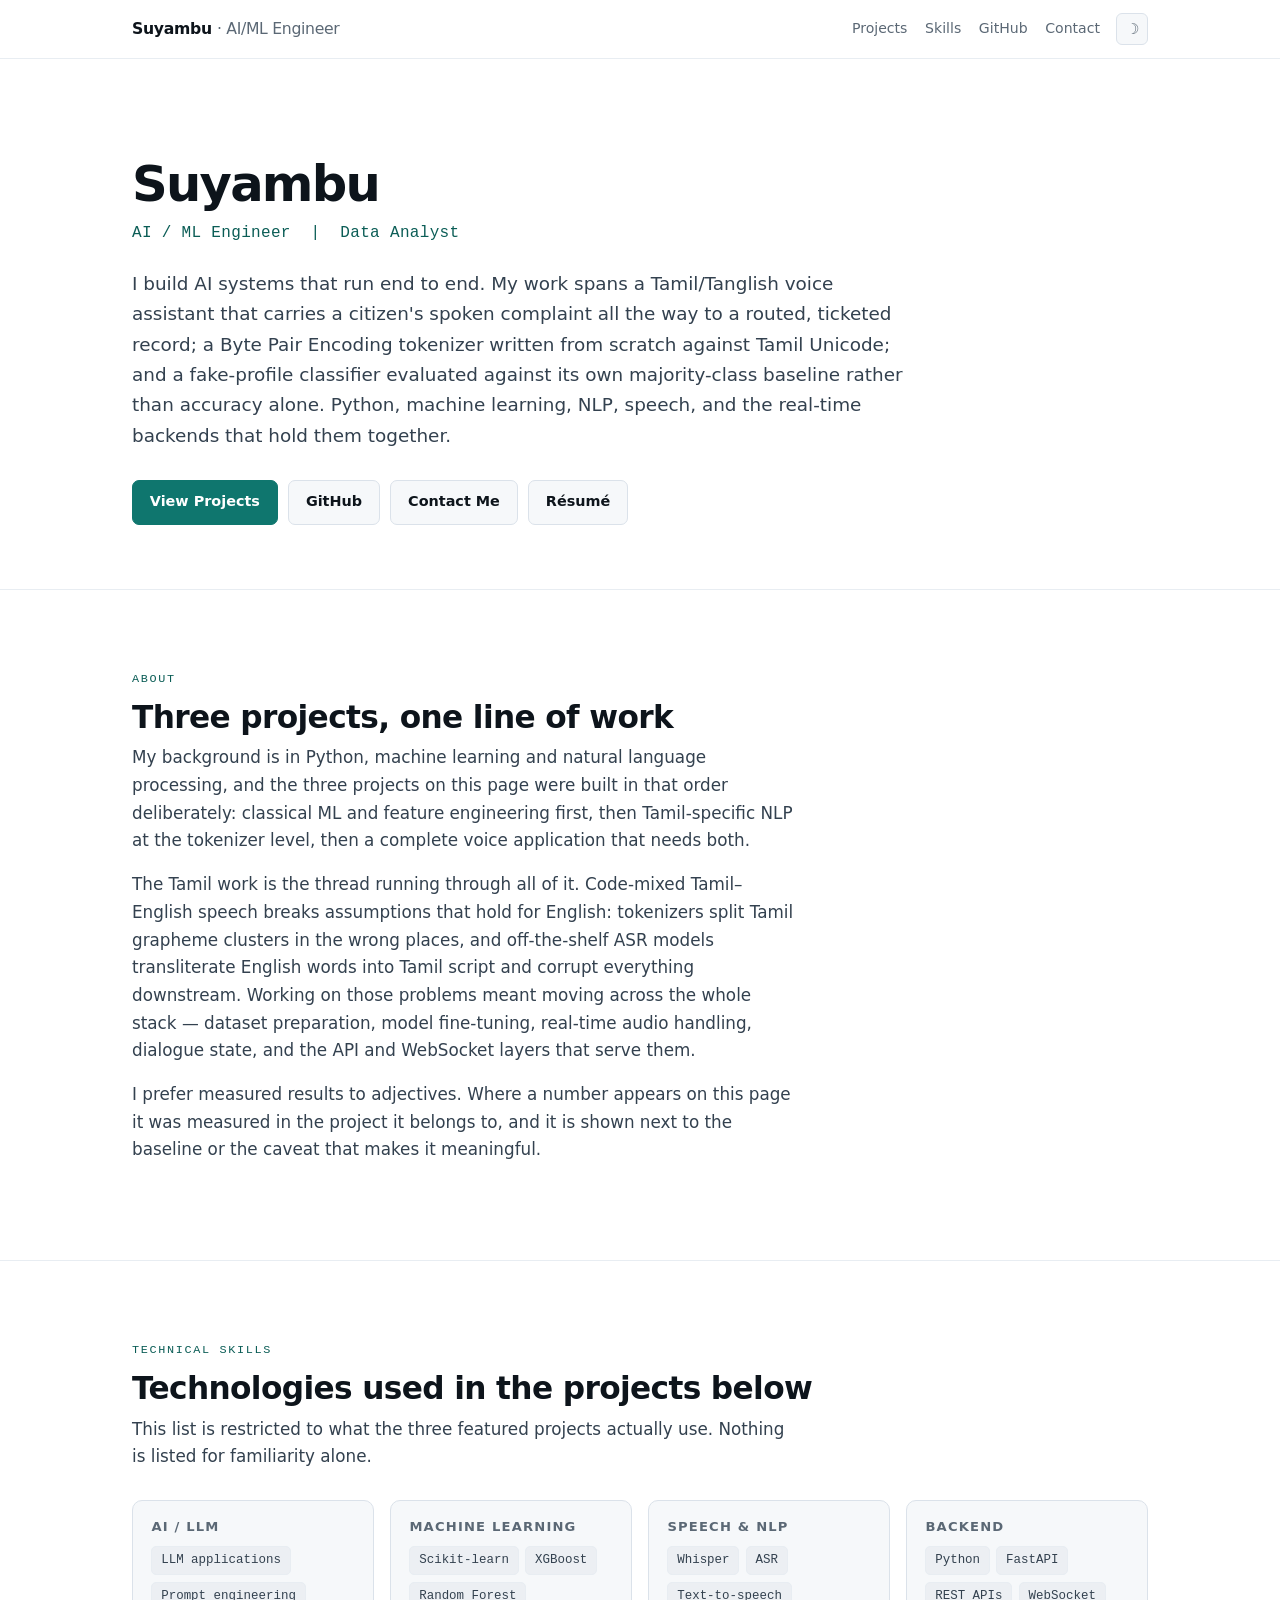
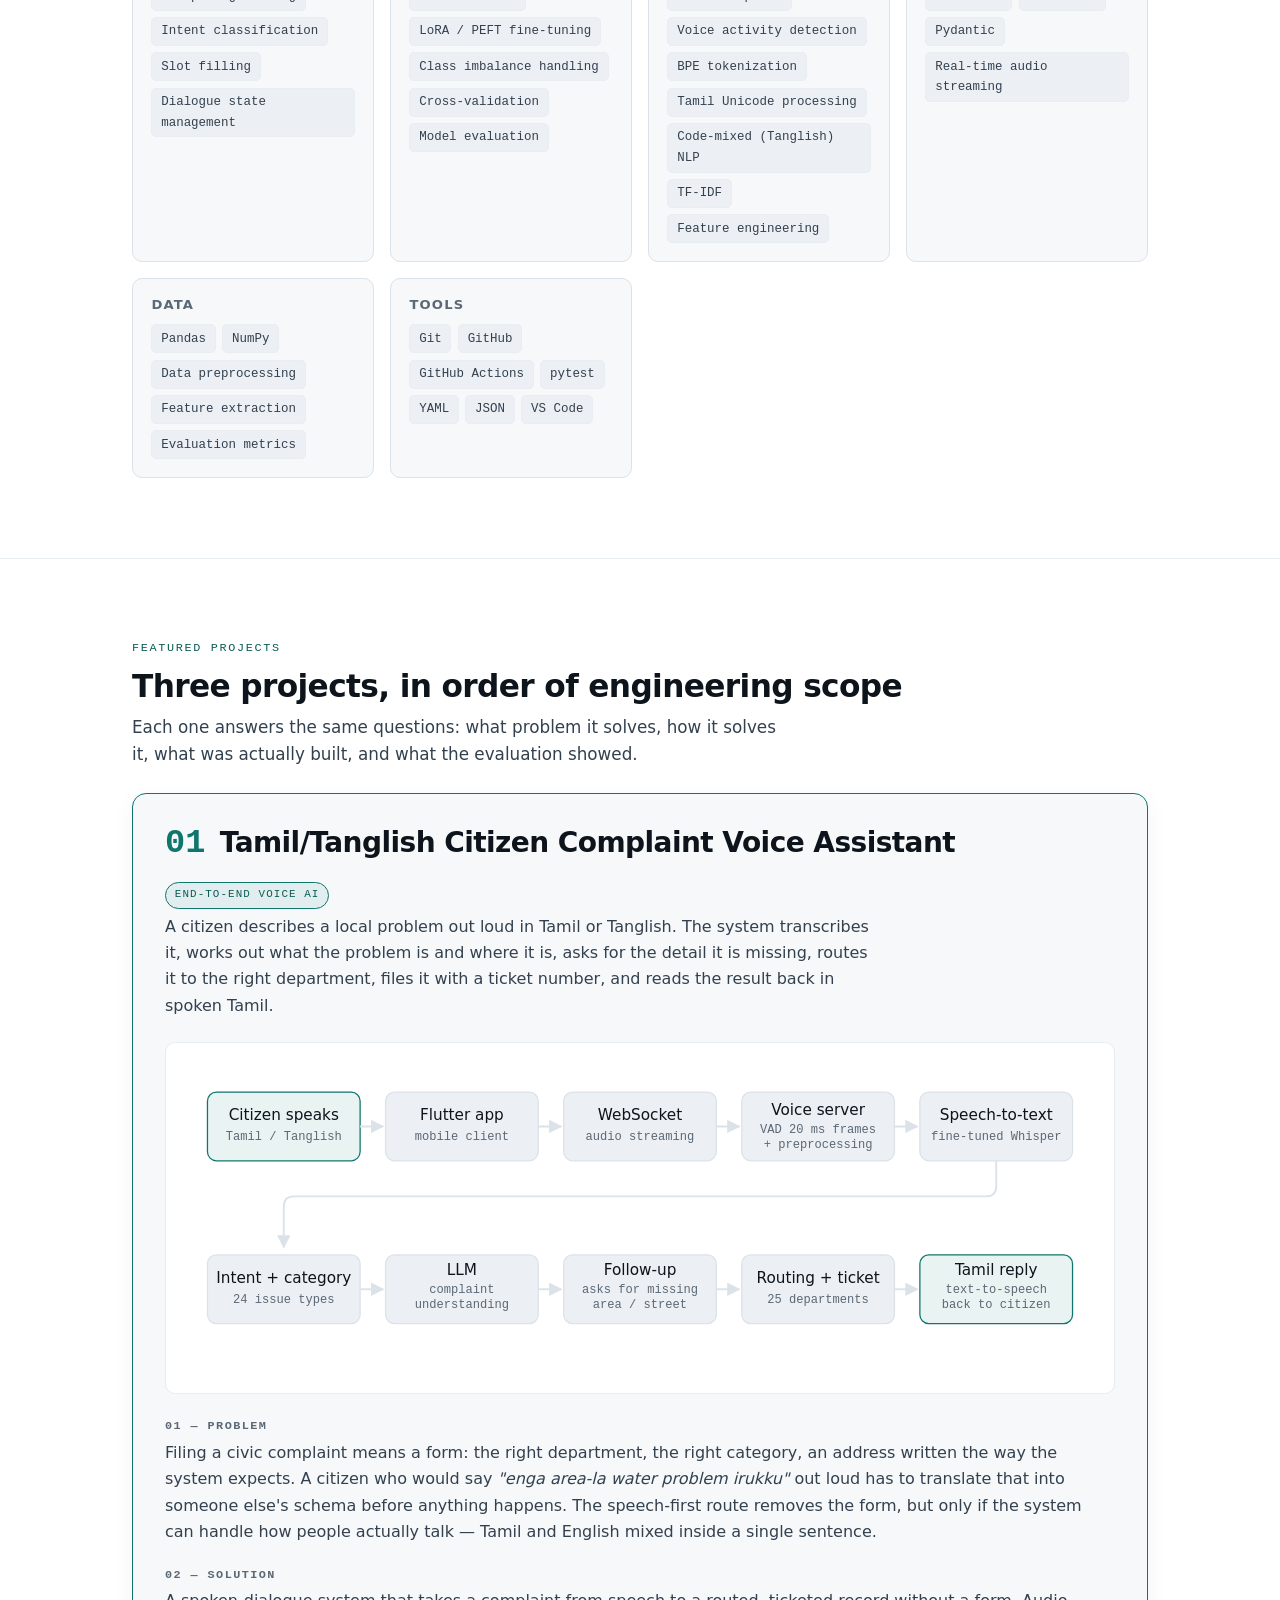
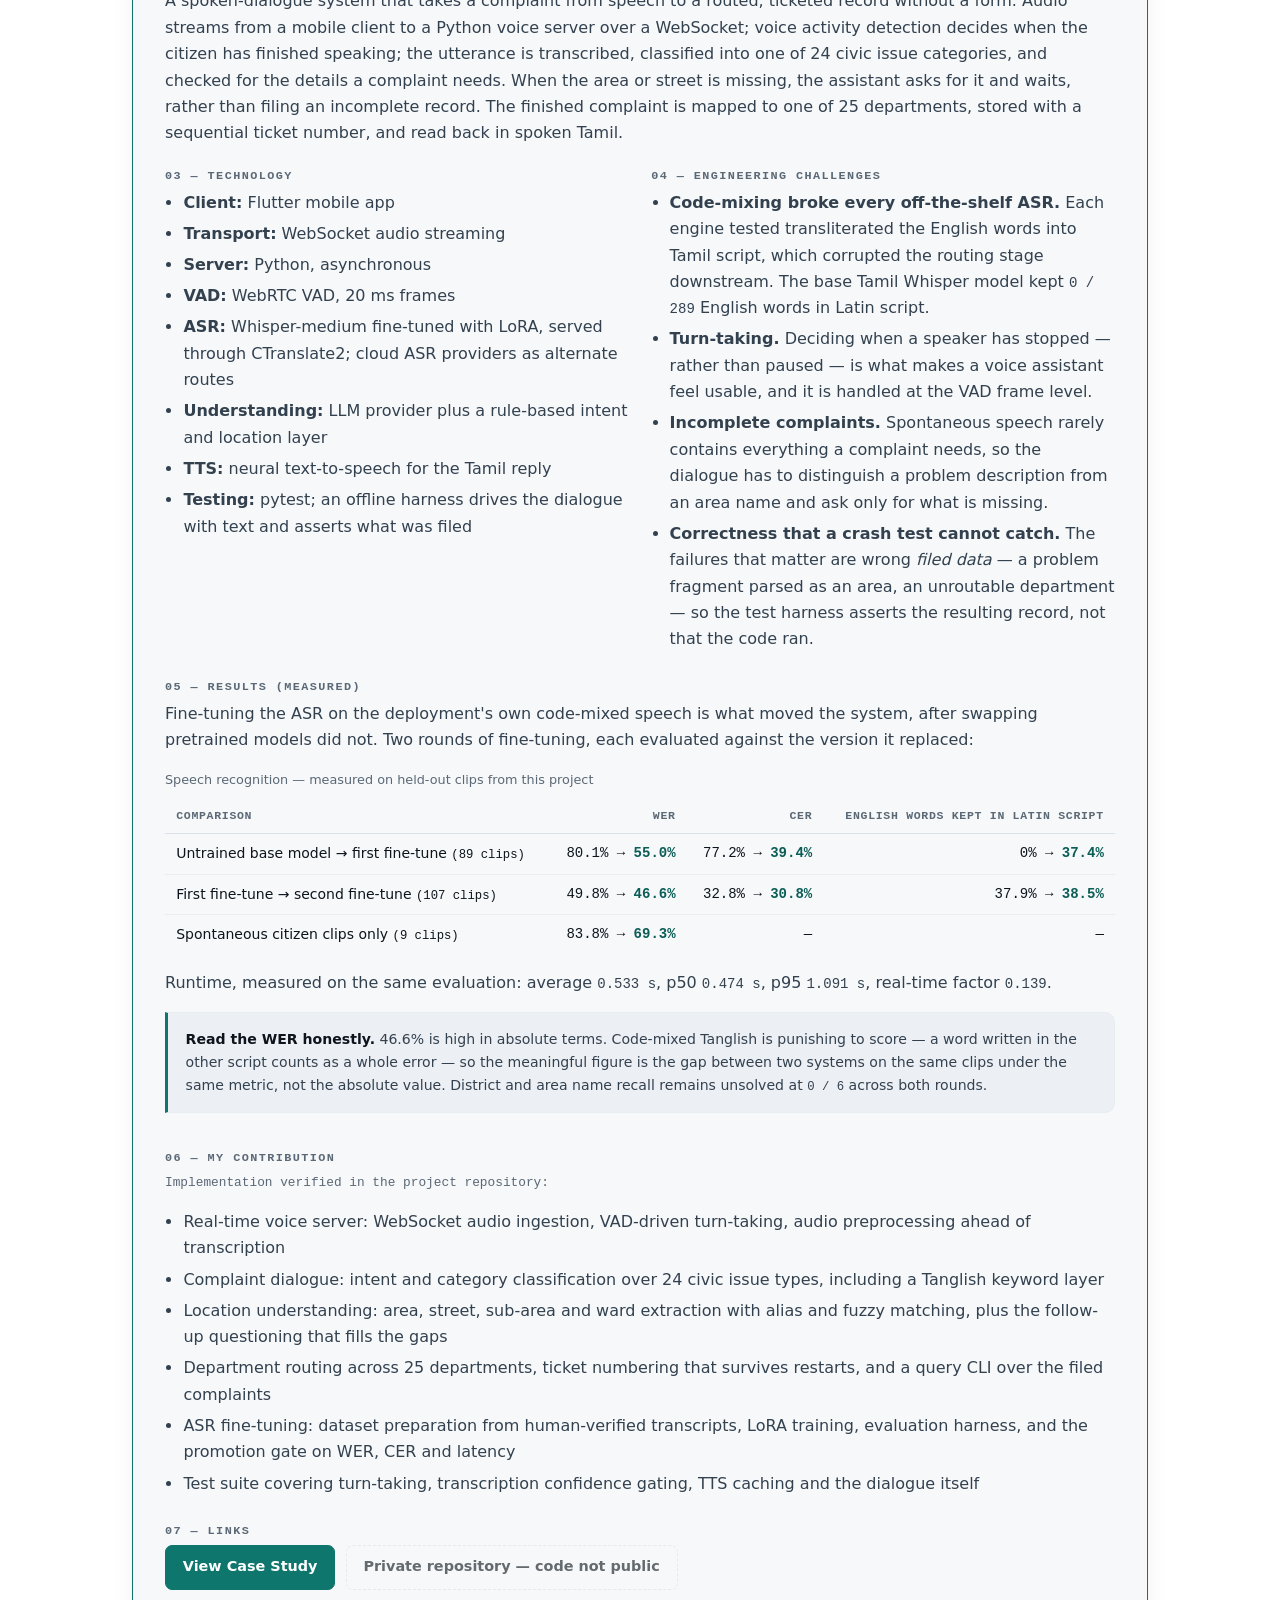
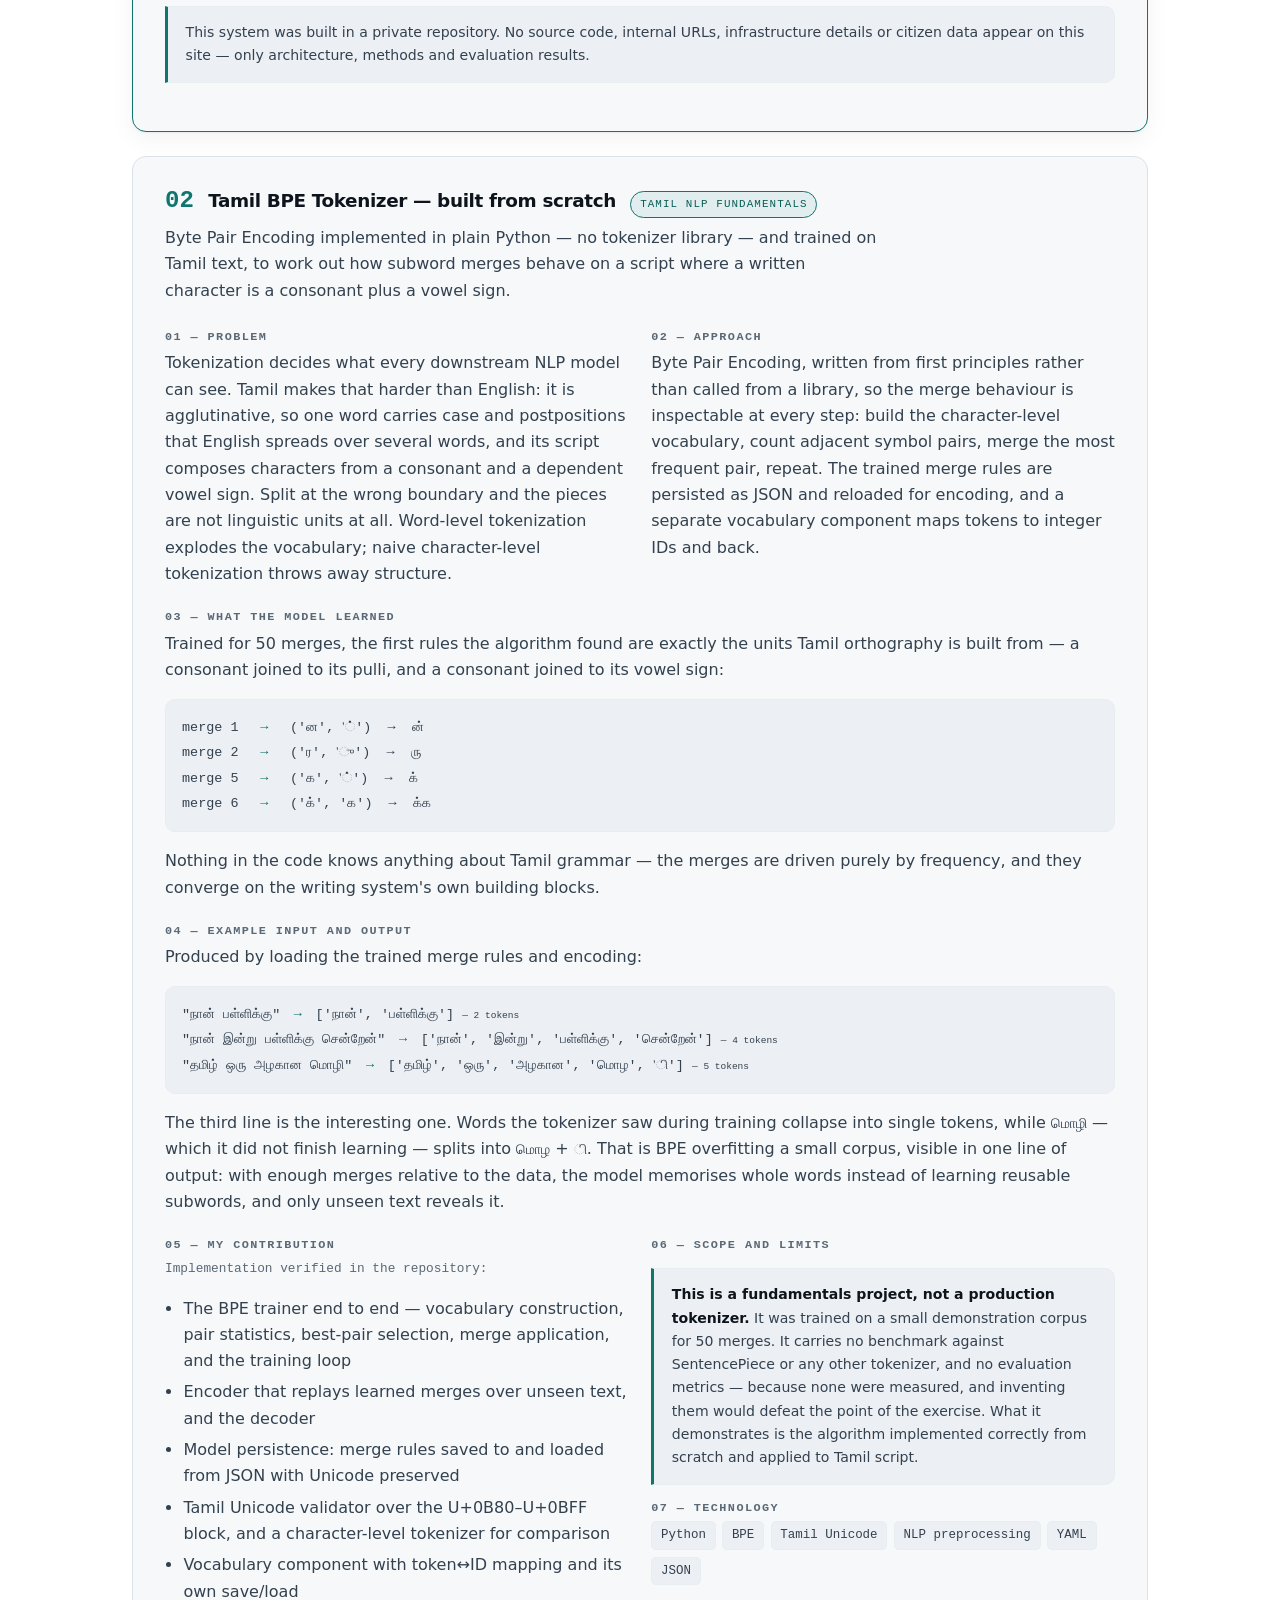
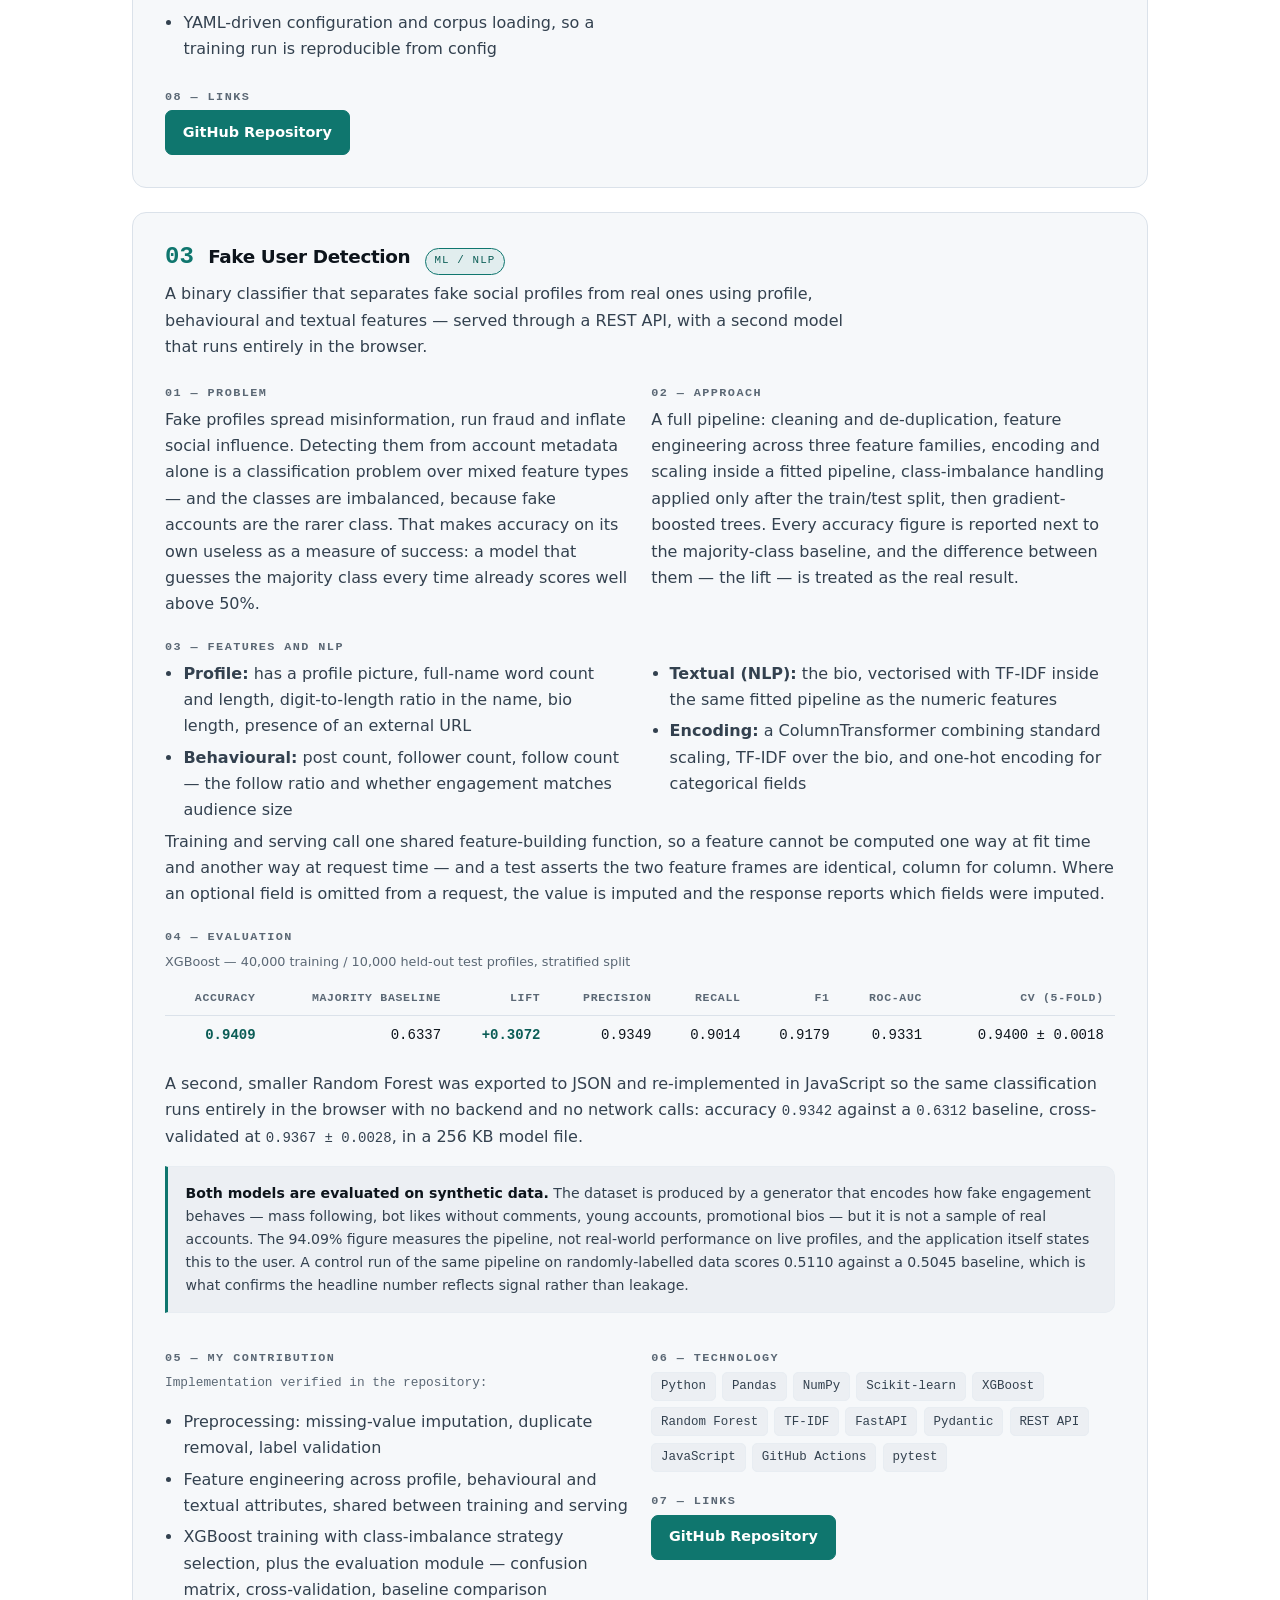
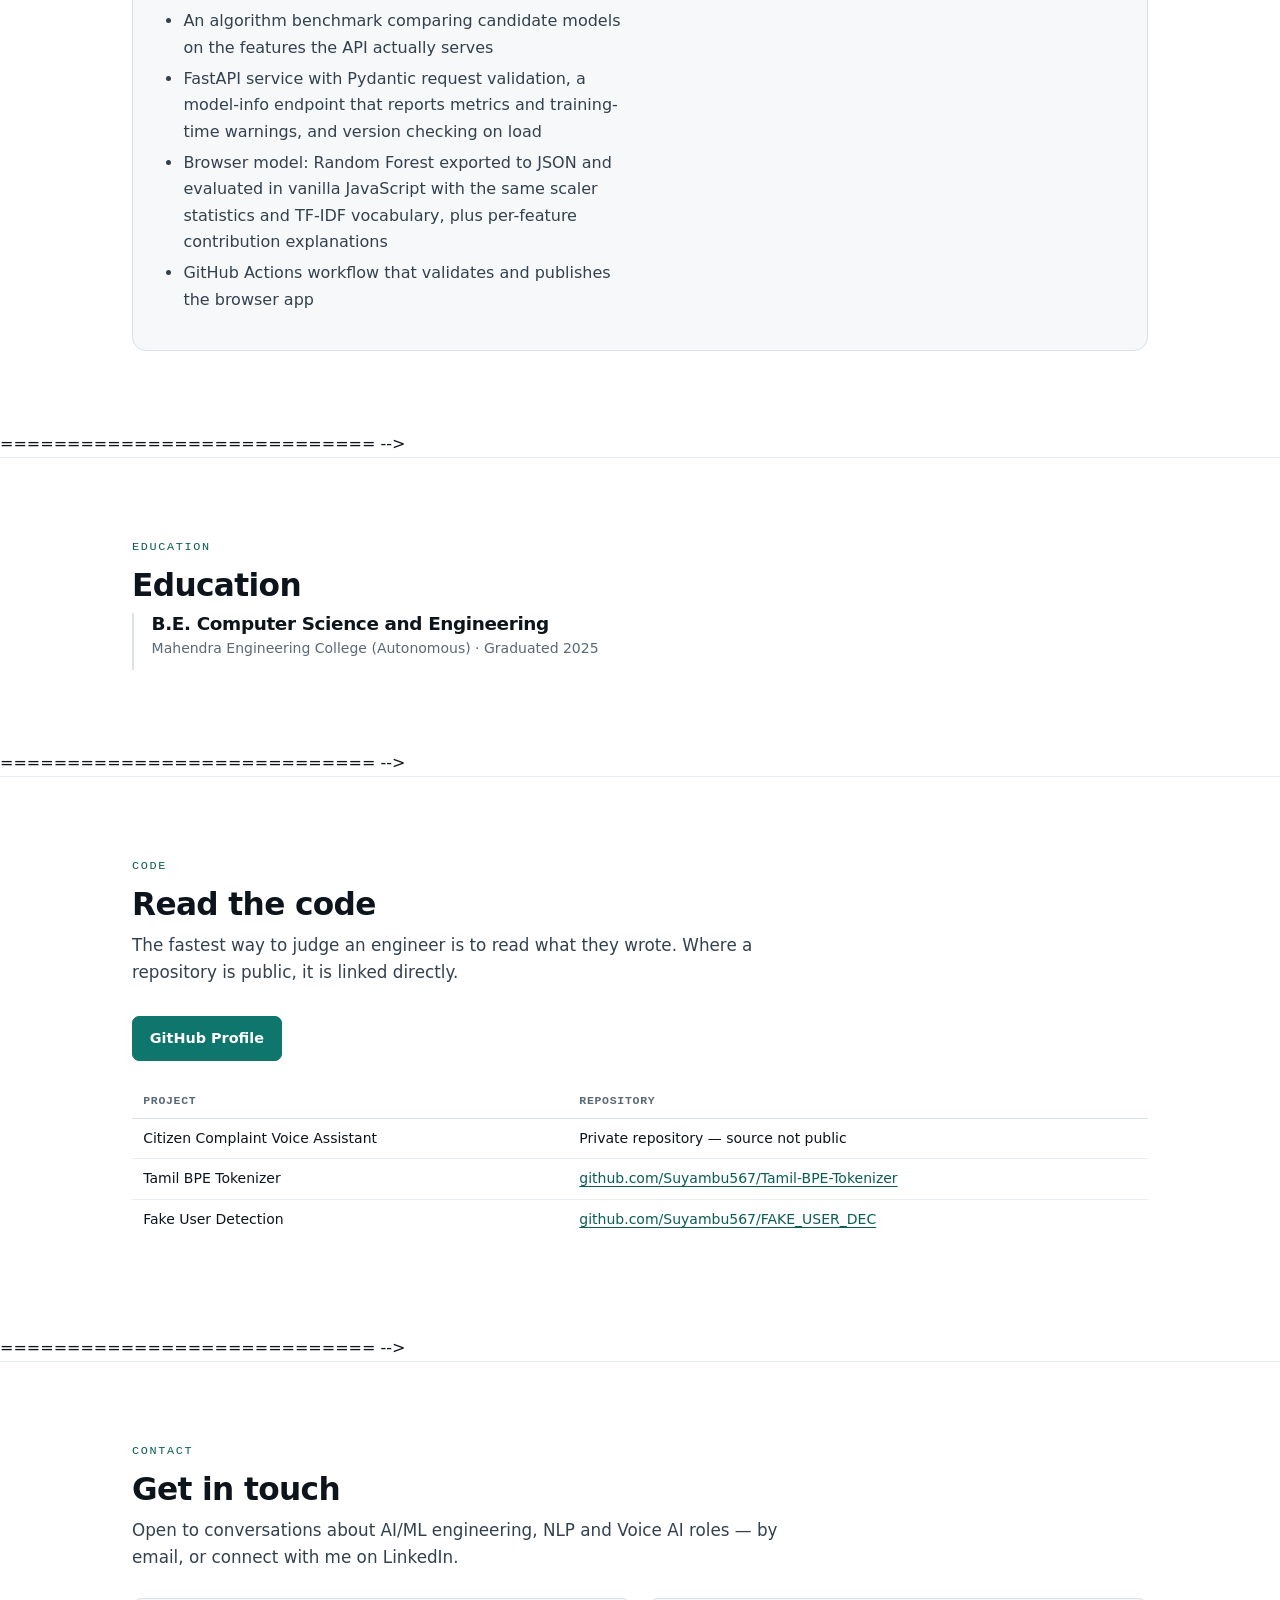
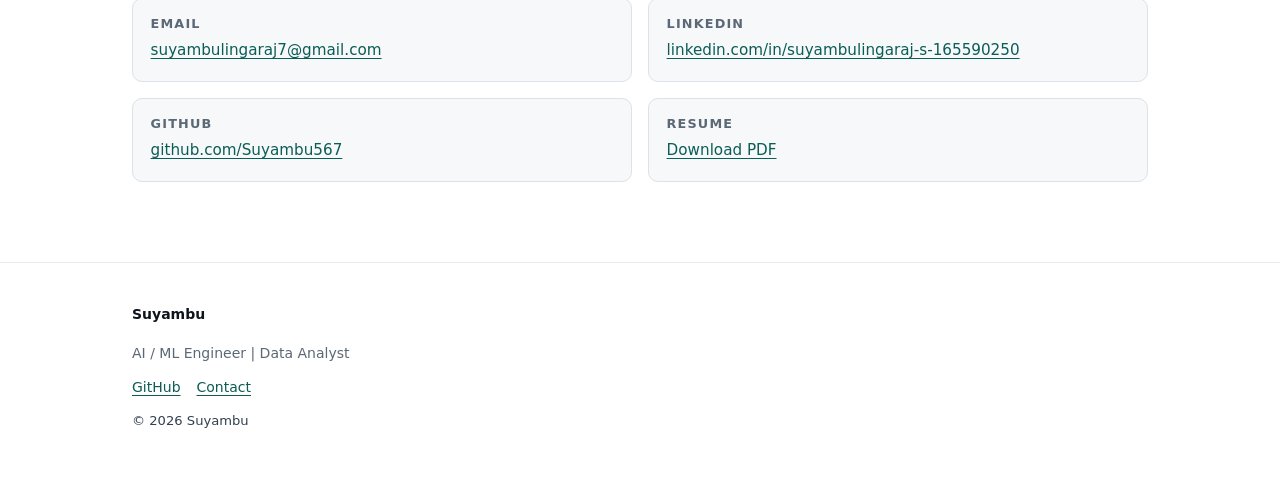
==== commit 89a8d6dd: "Correct the degree to B.E. 2025 on the site and in the resume PDF The site and the resume disagreed " ====
--- a/index.html
+++ b/index.html
@@ -671,7 +671,7 @@
     <h2>Education</h2>
     <div class="entry">
       <h3>B.E. Computer Science and Engineering</h3>
-      <p class="meta">Mahendra Engineering College (Autonomous)</p>
+      <p class="meta">Mahendra Engineering College (Autonomous) &middot; Graduated 2025</p>
     </div>
   </div>
 </section>
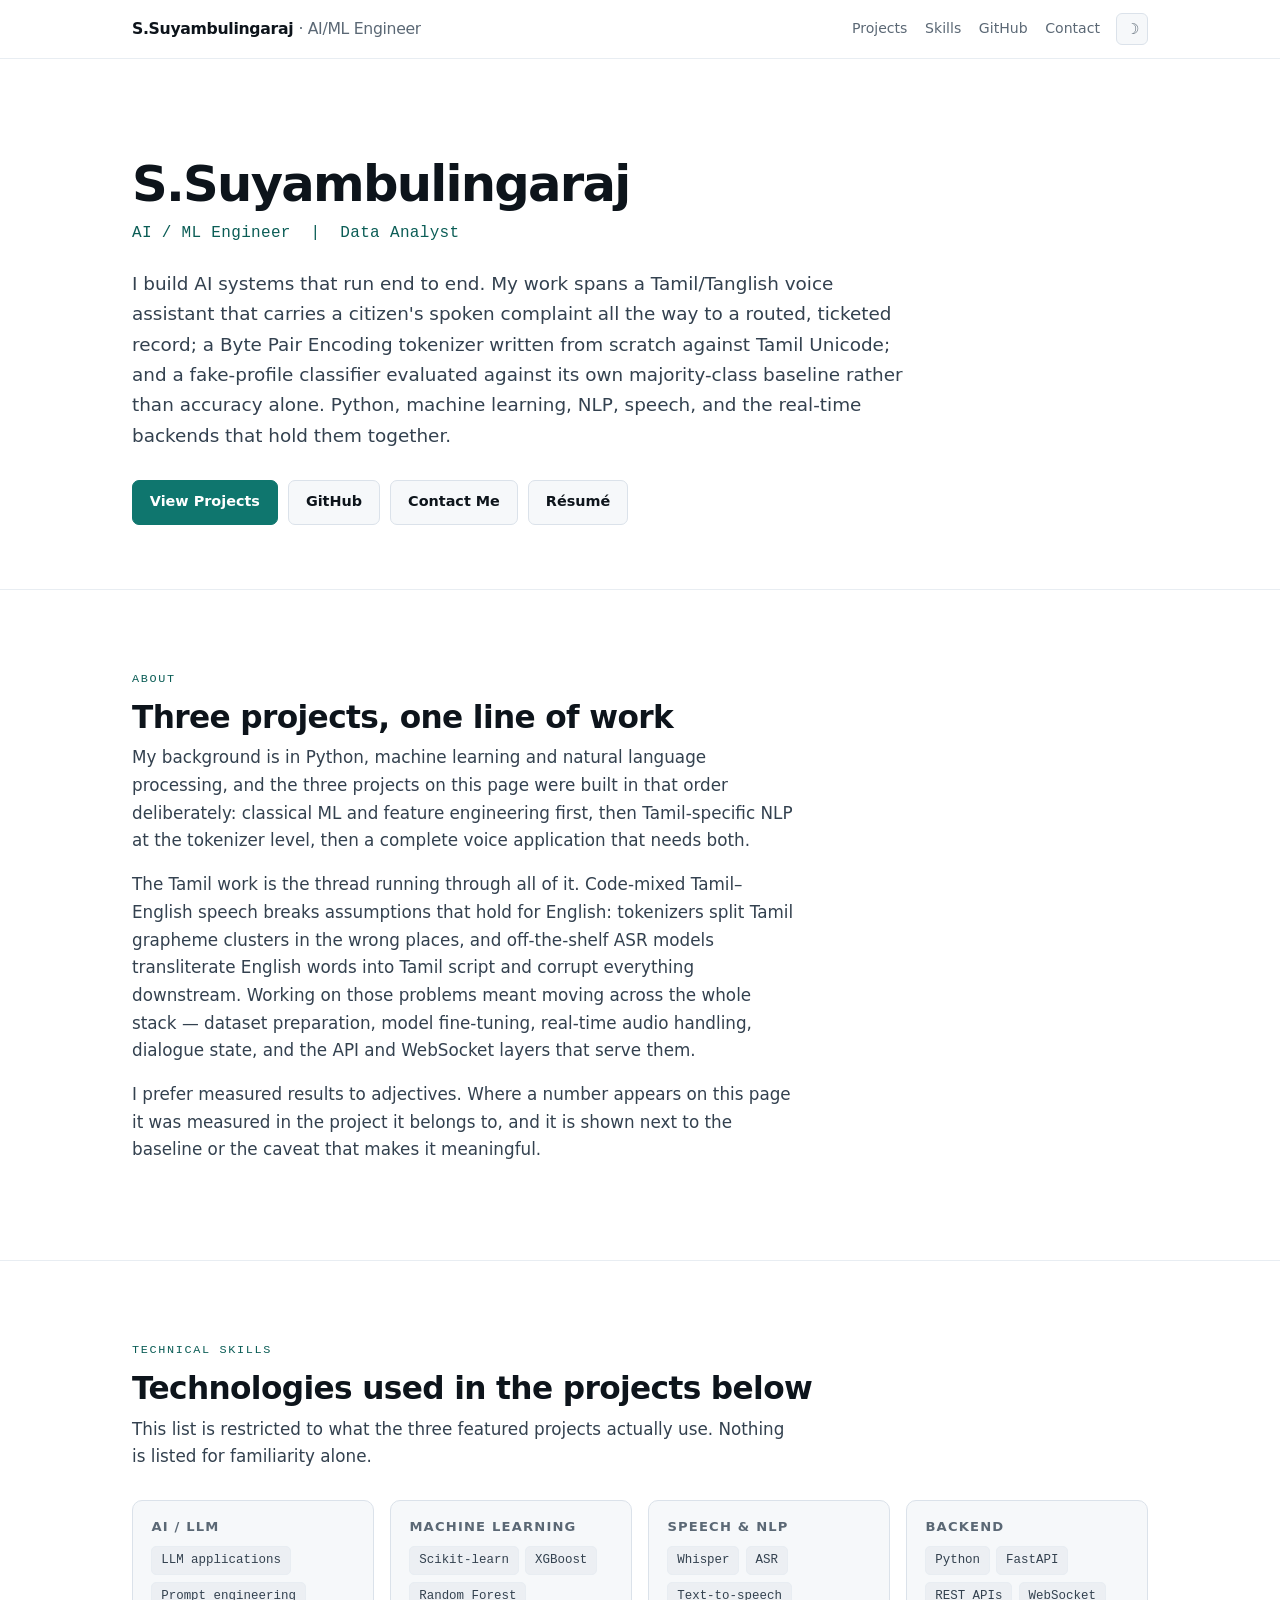
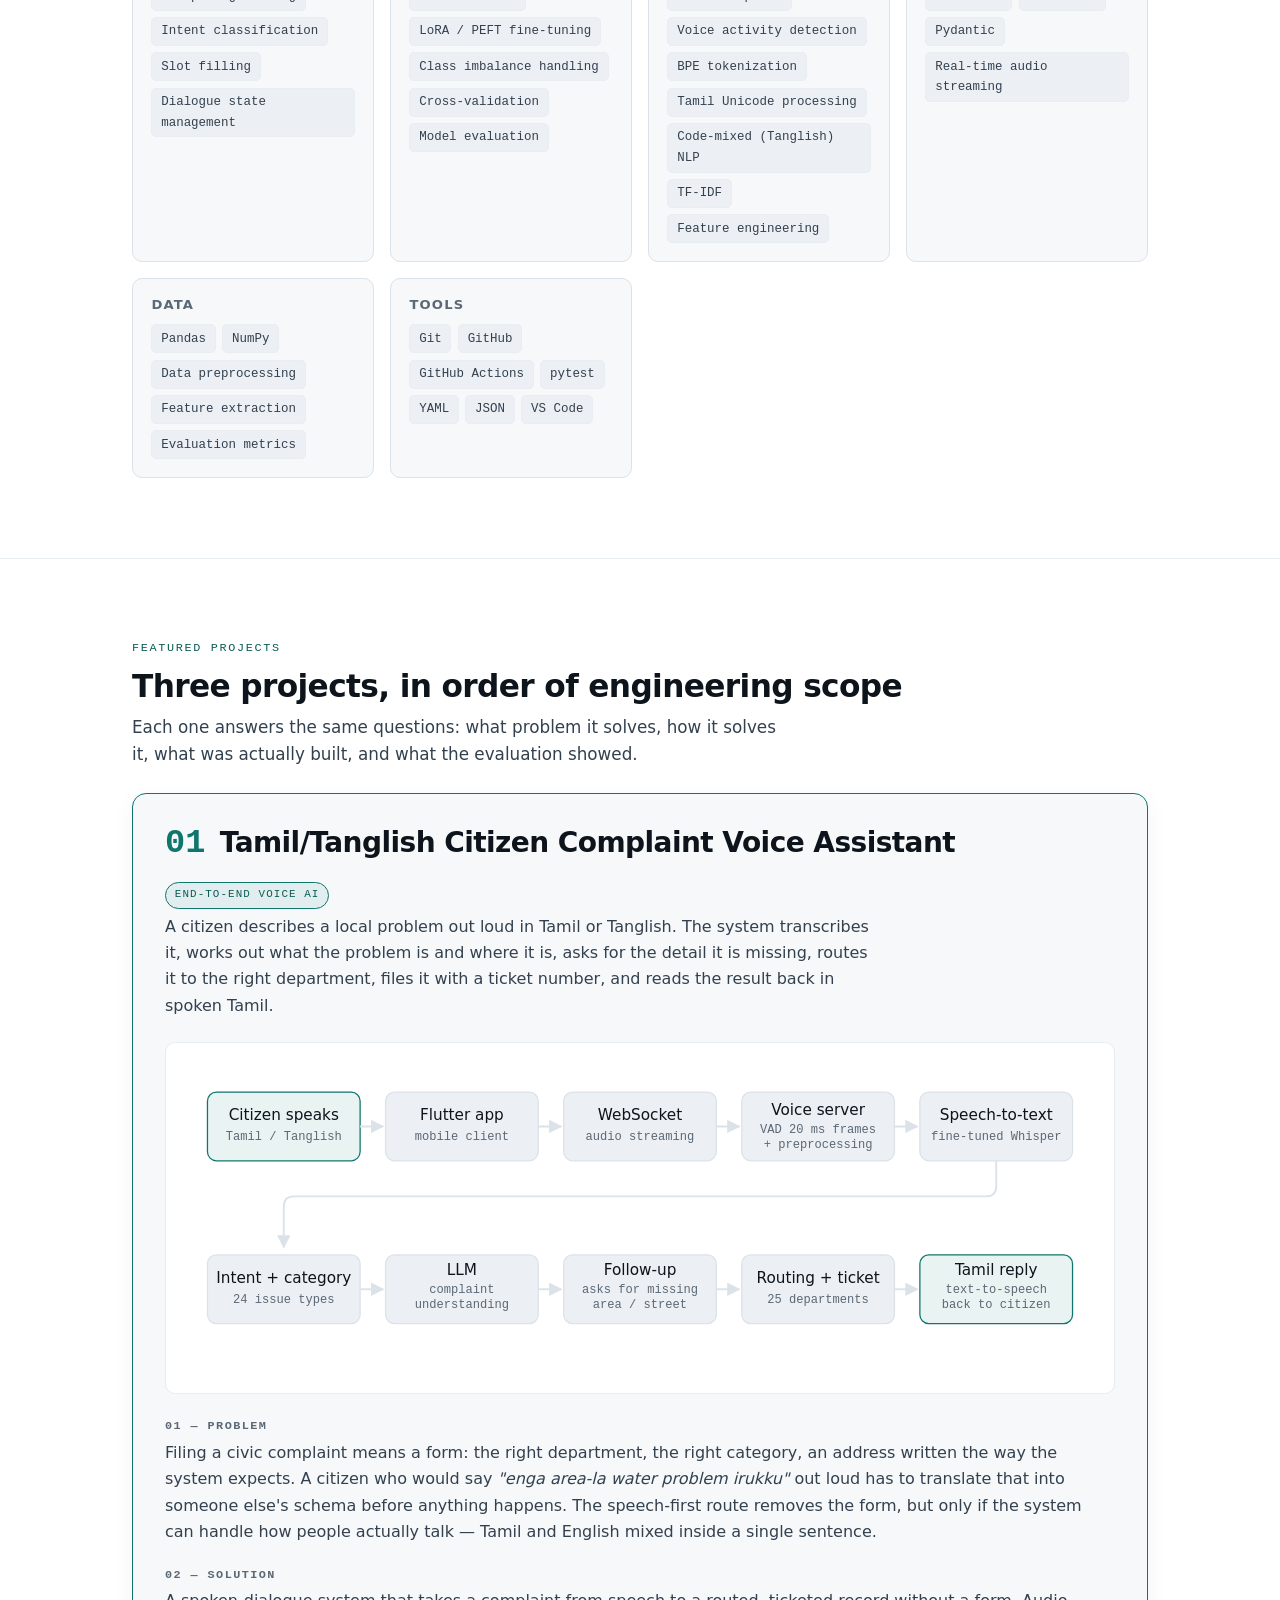
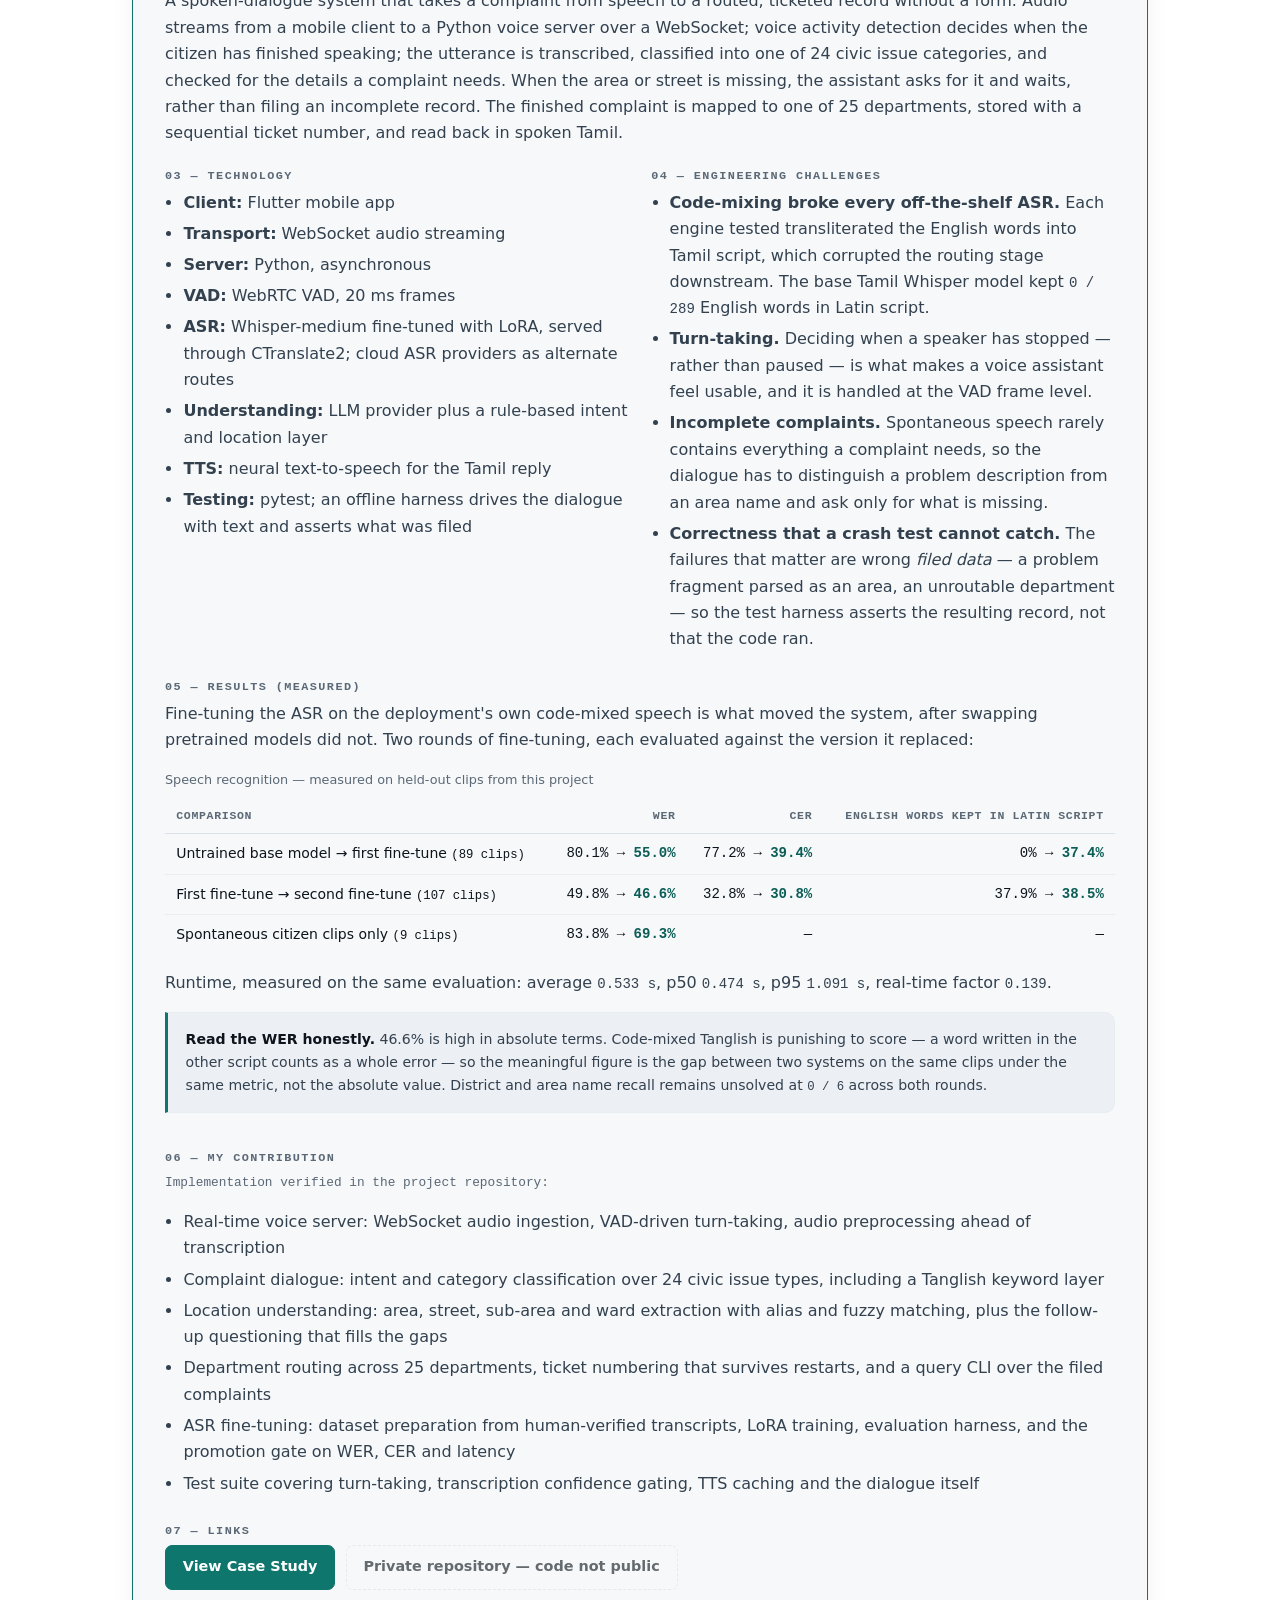
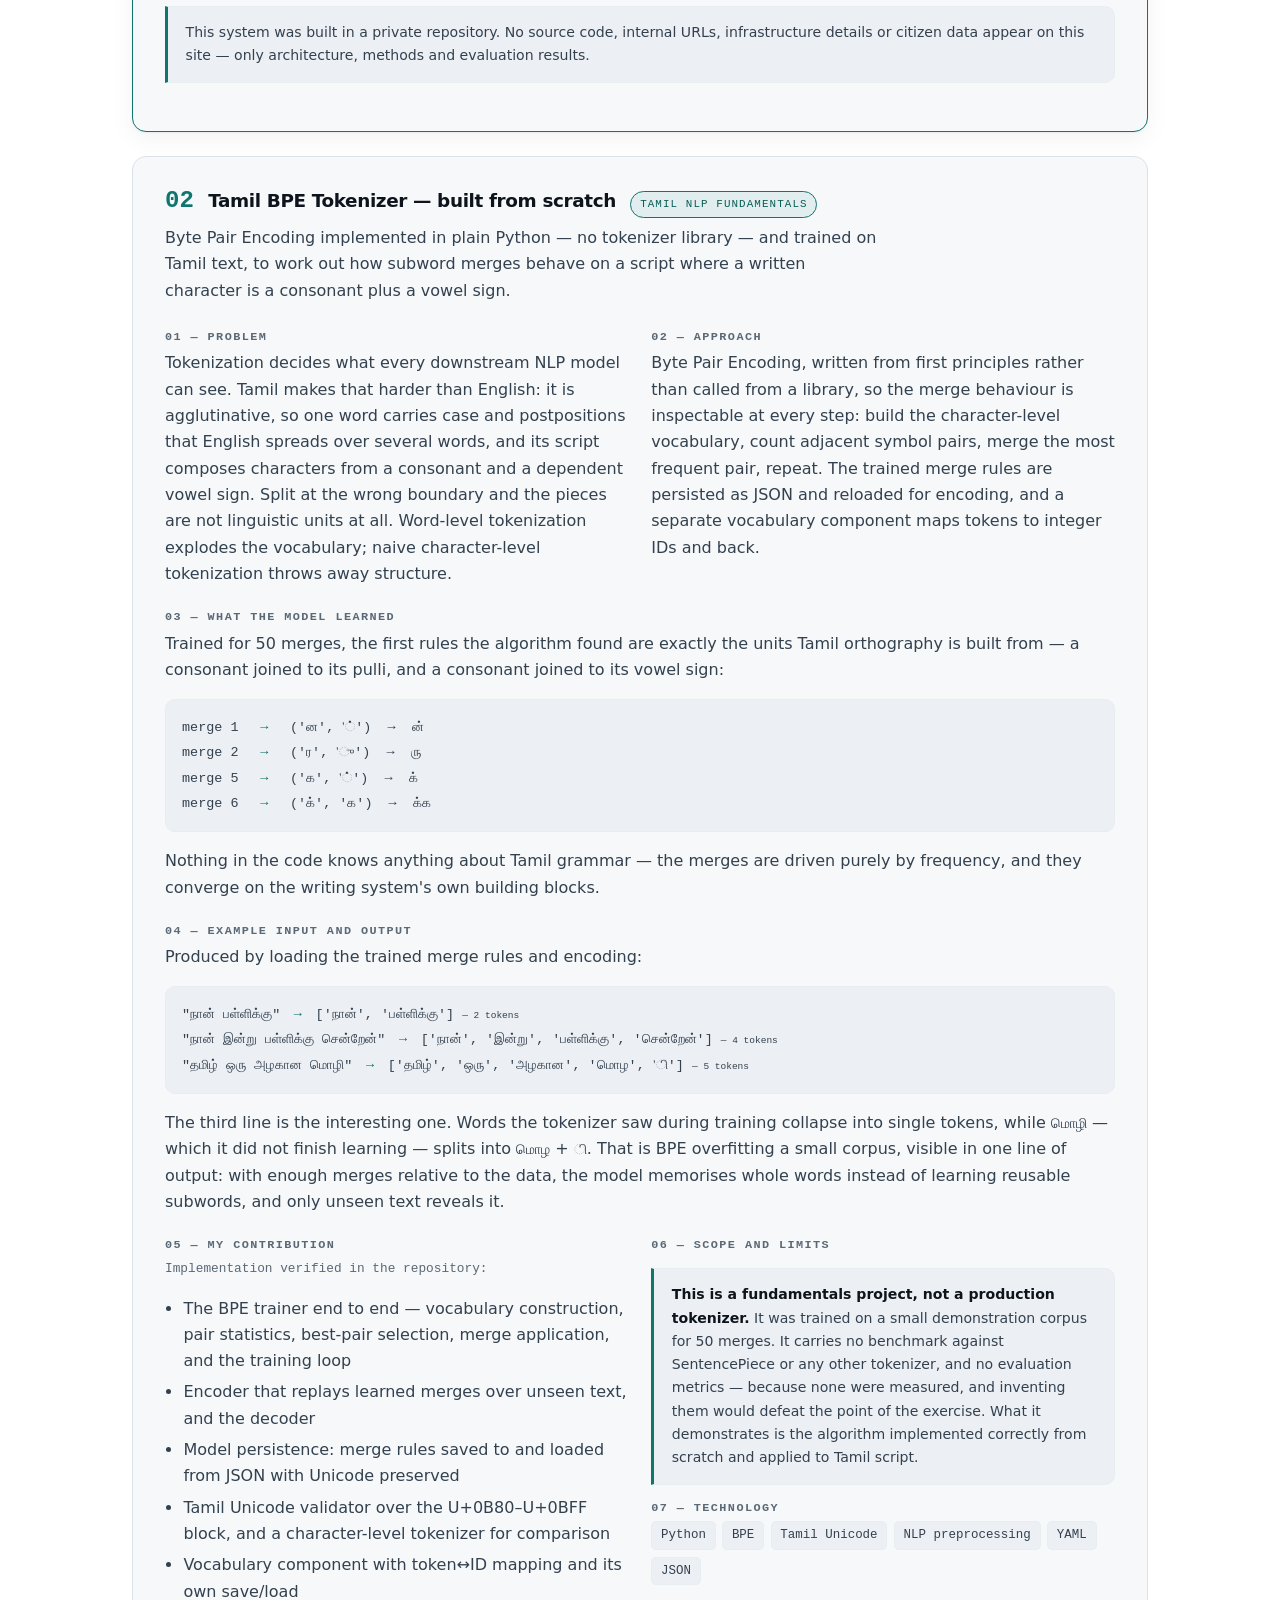
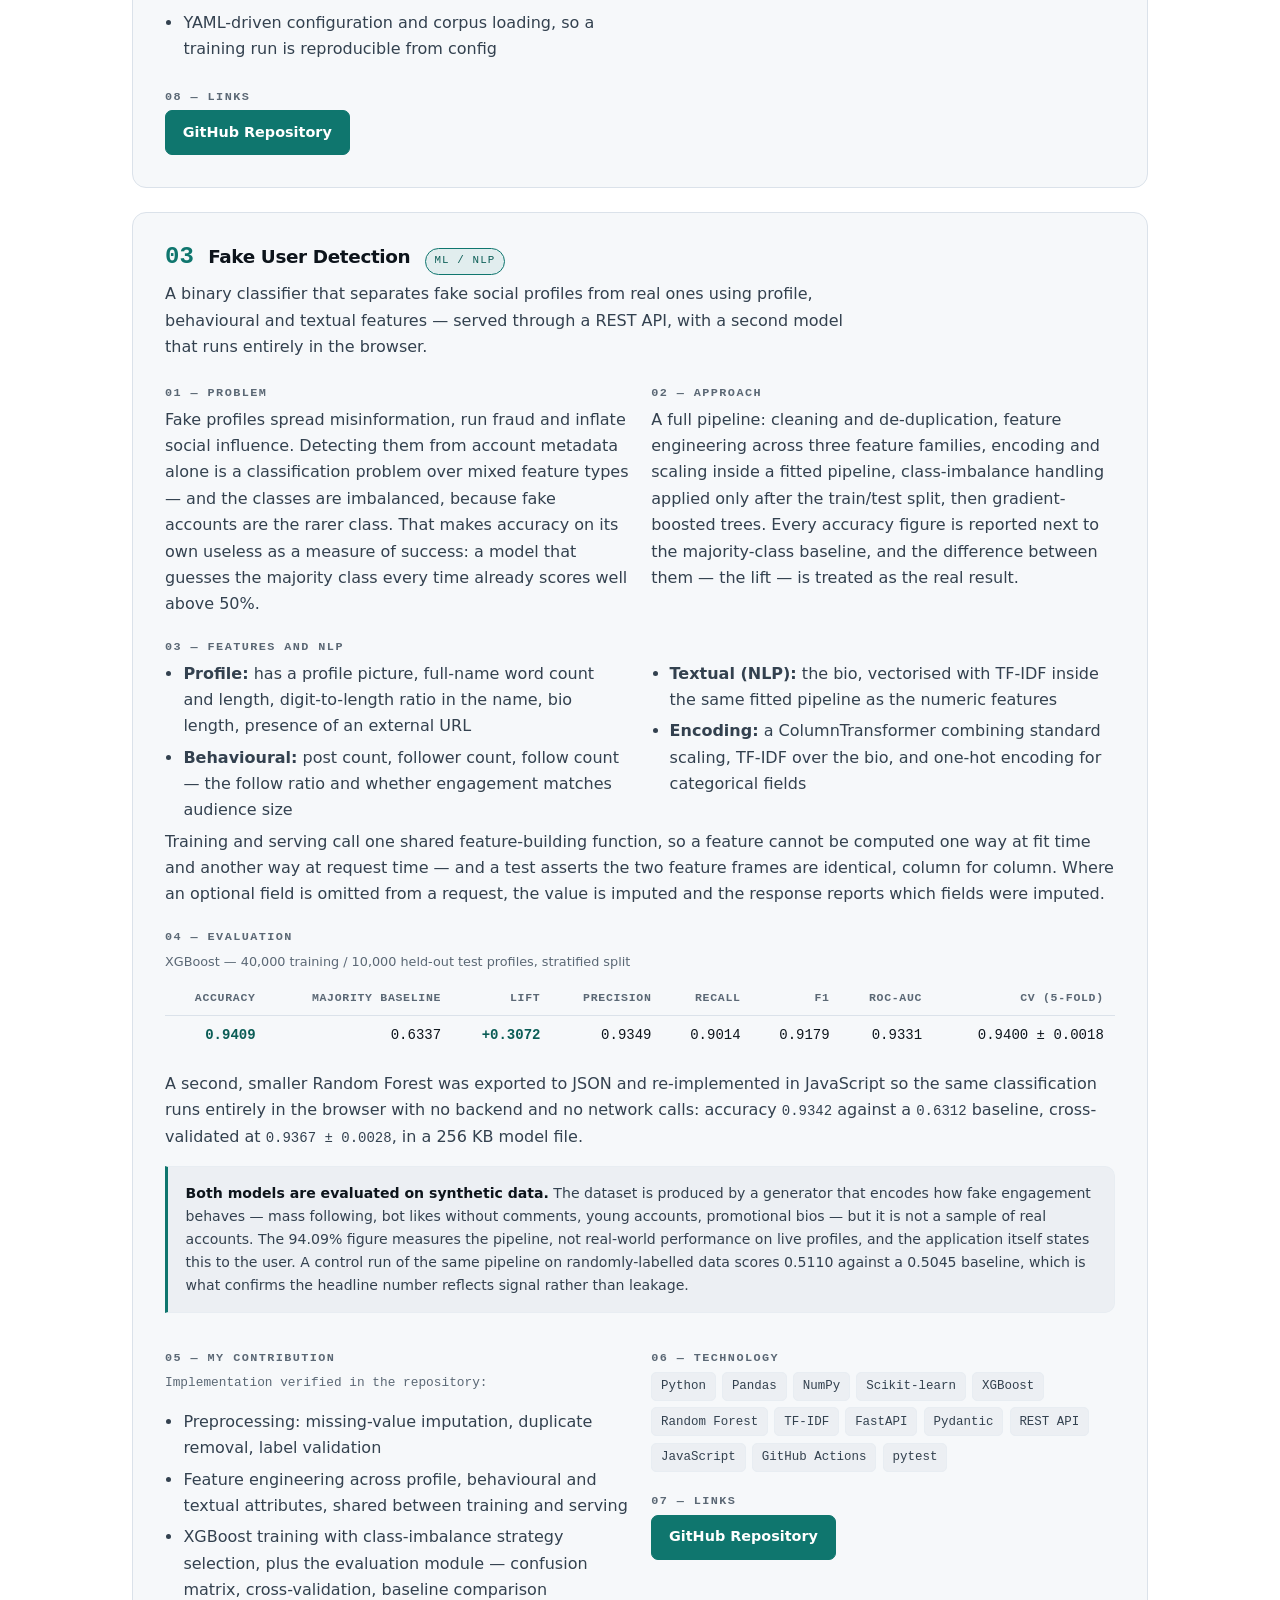
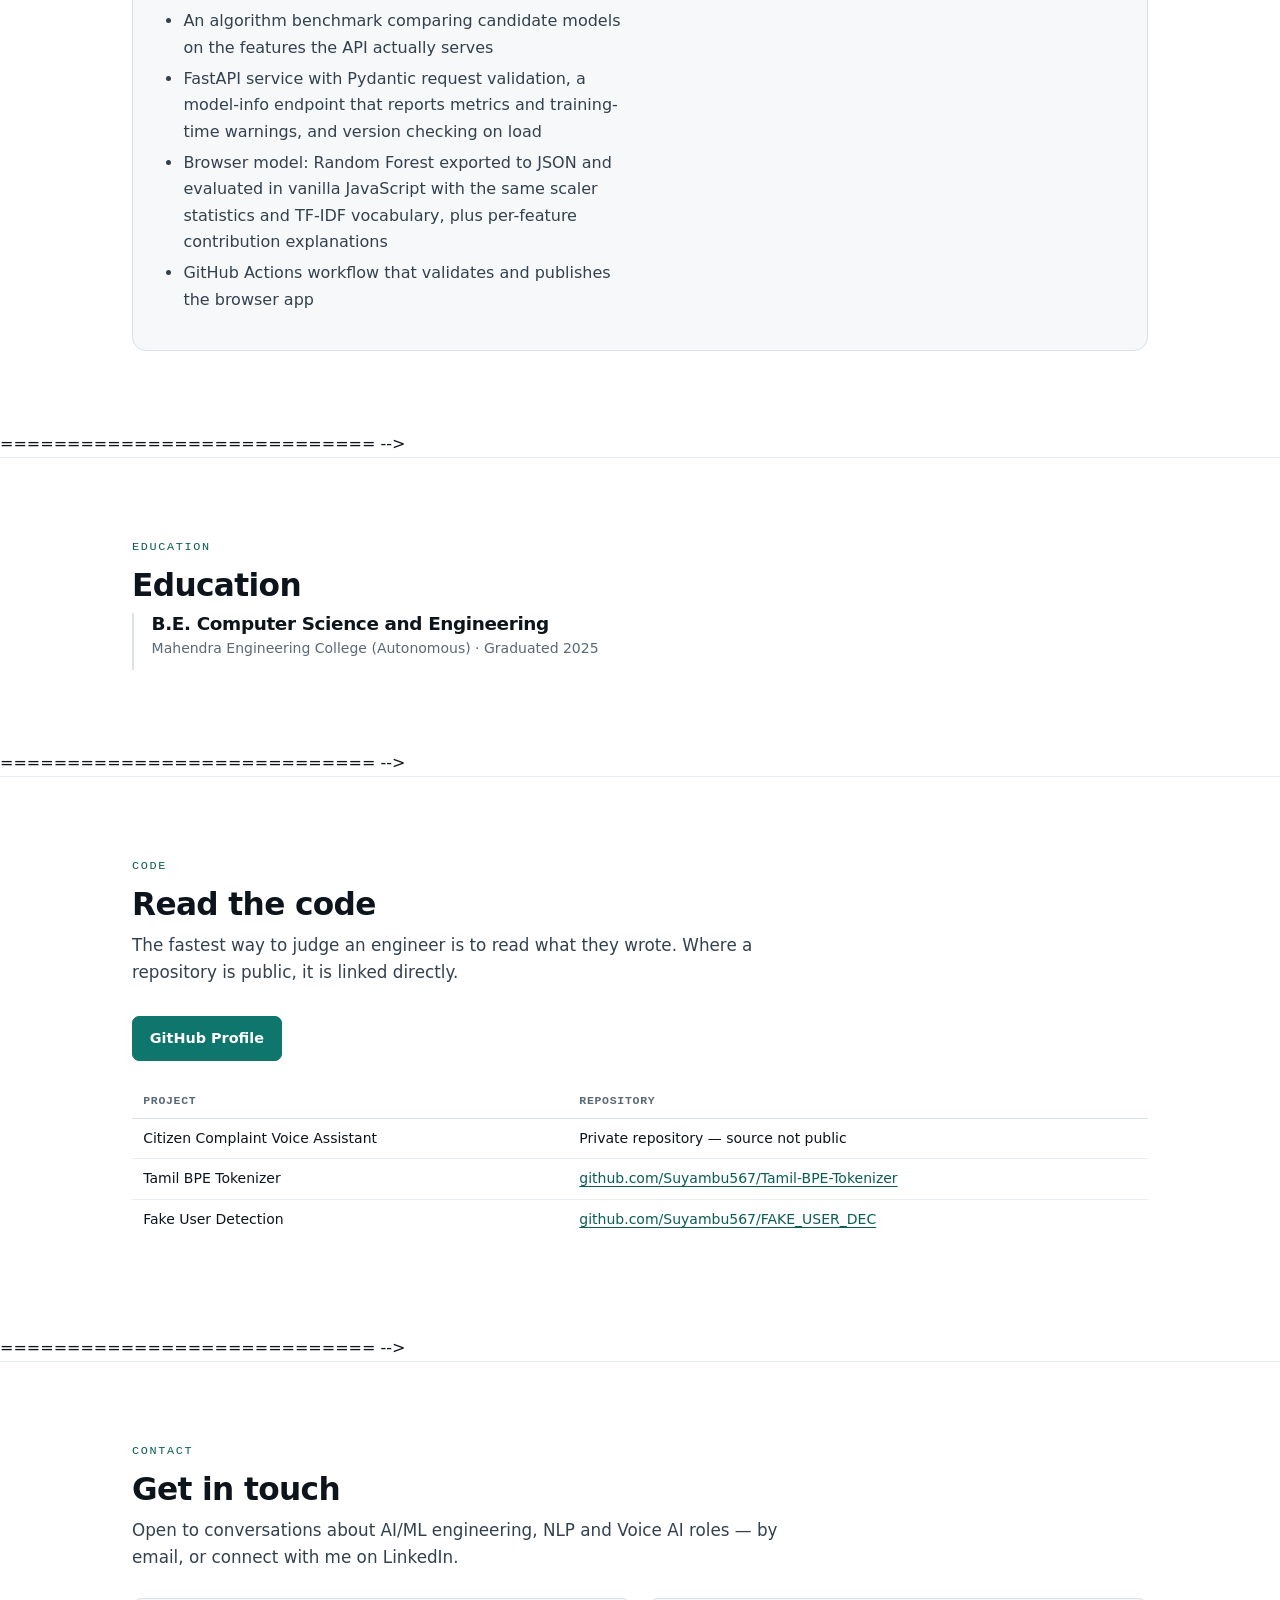
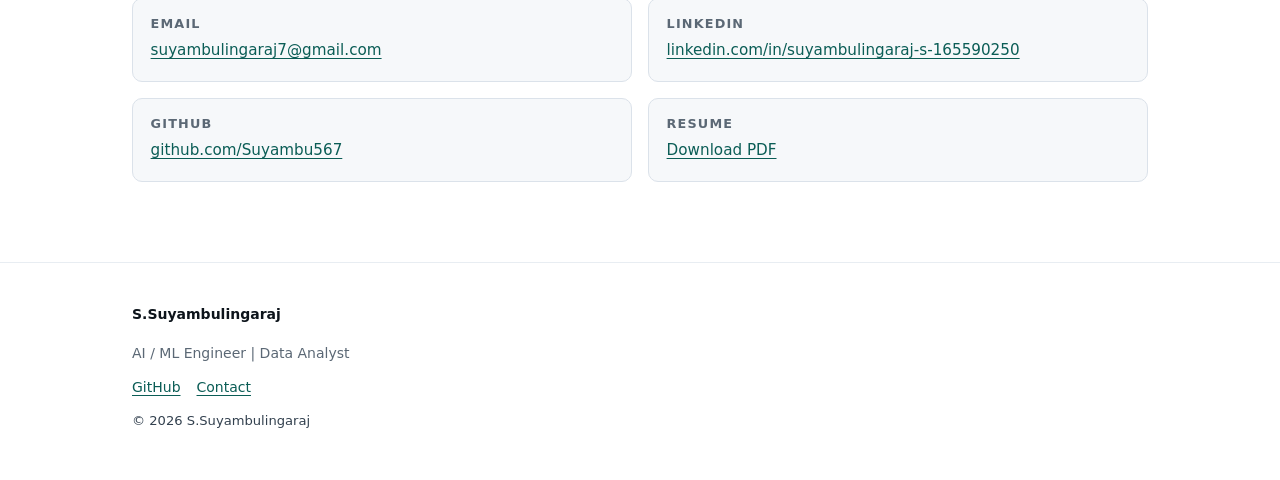
==== commit 536921a9: "Use the full name S.Suyambulingaraj, and stop contact cards clipping at 320px Display name across bo" ====
--- a/index.html
+++ b/index.html
@@ -4,12 +4,12 @@
 <meta charset="utf-8">
 <meta name="viewport" content="width=device-width, initial-scale=1">
 
-<title>Suyambu | AI/ML Engineer &amp; Data Analyst</title>
-<meta name="description" content="Portfolio of Suyambu — AI/ML, NLP and Voice AI engineering: an end-to-end Tamil/Tanglish citizen complaint voice assistant, a Tamil BPE tokenizer built from scratch, and fake profile detection with XGBoost.">
-<meta name="author" content="Suyambu">
+<title>S.Suyambulingaraj | AI/ML Engineer &amp; Data Analyst</title>
+<meta name="description" content="Portfolio of S.Suyambulingaraj — AI/ML, NLP and Voice AI engineering: an end-to-end Tamil/Tanglish citizen complaint voice assistant, a Tamil BPE tokenizer built from scratch, and fake profile detection with XGBoost.">
+<meta name="author" content="S.Suyambulingaraj">
 
 <meta property="og:type" content="website">
-<meta property="og:title" content="Suyambu | AI/ML Engineer &amp; Data Analyst">
+<meta property="og:title" content="S.Suyambulingaraj | AI/ML Engineer &amp; Data Analyst">
 <meta property="og:description" content="End-to-end Voice AI, Tamil NLP and machine learning projects — architecture, methods and measured results.">
 <meta property="og:image" content="assets/favicon.svg">
 <meta name="twitter:card" content="summary">
@@ -24,7 +24,7 @@
 
 <header class="site-header">
   <div class="wrap">
-    <a class="brand" href="#top">Suyambu <span>· AI/ML Engineer</span></a>
+    <a class="brand" href="#top">S.Suyambulingaraj <span>· AI/ML Engineer</span></a>
     <nav class="nav" aria-label="Primary">
       <a href="#projects">Projects</a>
       <a href="#skills" class="opt">Skills</a>
@@ -41,7 +41,7 @@
 <!-- ============================ HERO ============================ -->
 <section class="hero">
   <div class="wrap">
-    <h1>Suyambu</h1>
+    <h1>S.Suyambulingaraj</h1>
     <p class="role">AI / ML Engineer &nbsp;|&nbsp; Data Analyst</p>
     <p class="pitch">
       I build AI systems that run end to end. My work spans a Tamil/Tanglish voice
@@ -743,13 +743,13 @@
 
 <footer class="site-footer">
   <div class="wrap">
-    <p class="name">Suyambu</p>
+    <p class="name">S.Suyambulingaraj</p>
     <p style="margin:0;color:var(--muted)">AI / ML Engineer | Data Analyst</p>
     <p class="links">
       <a href="https://github.com/Suyambu567" rel="noopener">GitHub</a>
       <a href="#contact">Contact</a>
     </p>
-    <p class="copy">© 2026 Suyambu</p>
+    <p class="copy">© 2026 S.Suyambulingaraj</p>
   </div>
 </footer>
 
--- a/css/styles.css
+++ b/css/styles.css
@@ -342,7 +342,9 @@
 
 .contact-grid {
   display: grid; gap: 1rem; margin-top: 1.6rem;
-  grid-template-columns: repeat(auto-fit, minmax(340px, 1fr));
+  /* min() clamps the track floor to the container, so the 340px preference cannot
+     push the cards wider than a narrow phone. */
+  grid-template-columns: repeat(auto-fit, minmax(min(340px, 100%), 1fr));
 }
 .contact-card {
   background: var(--surface); border: 1px solid var(--border);
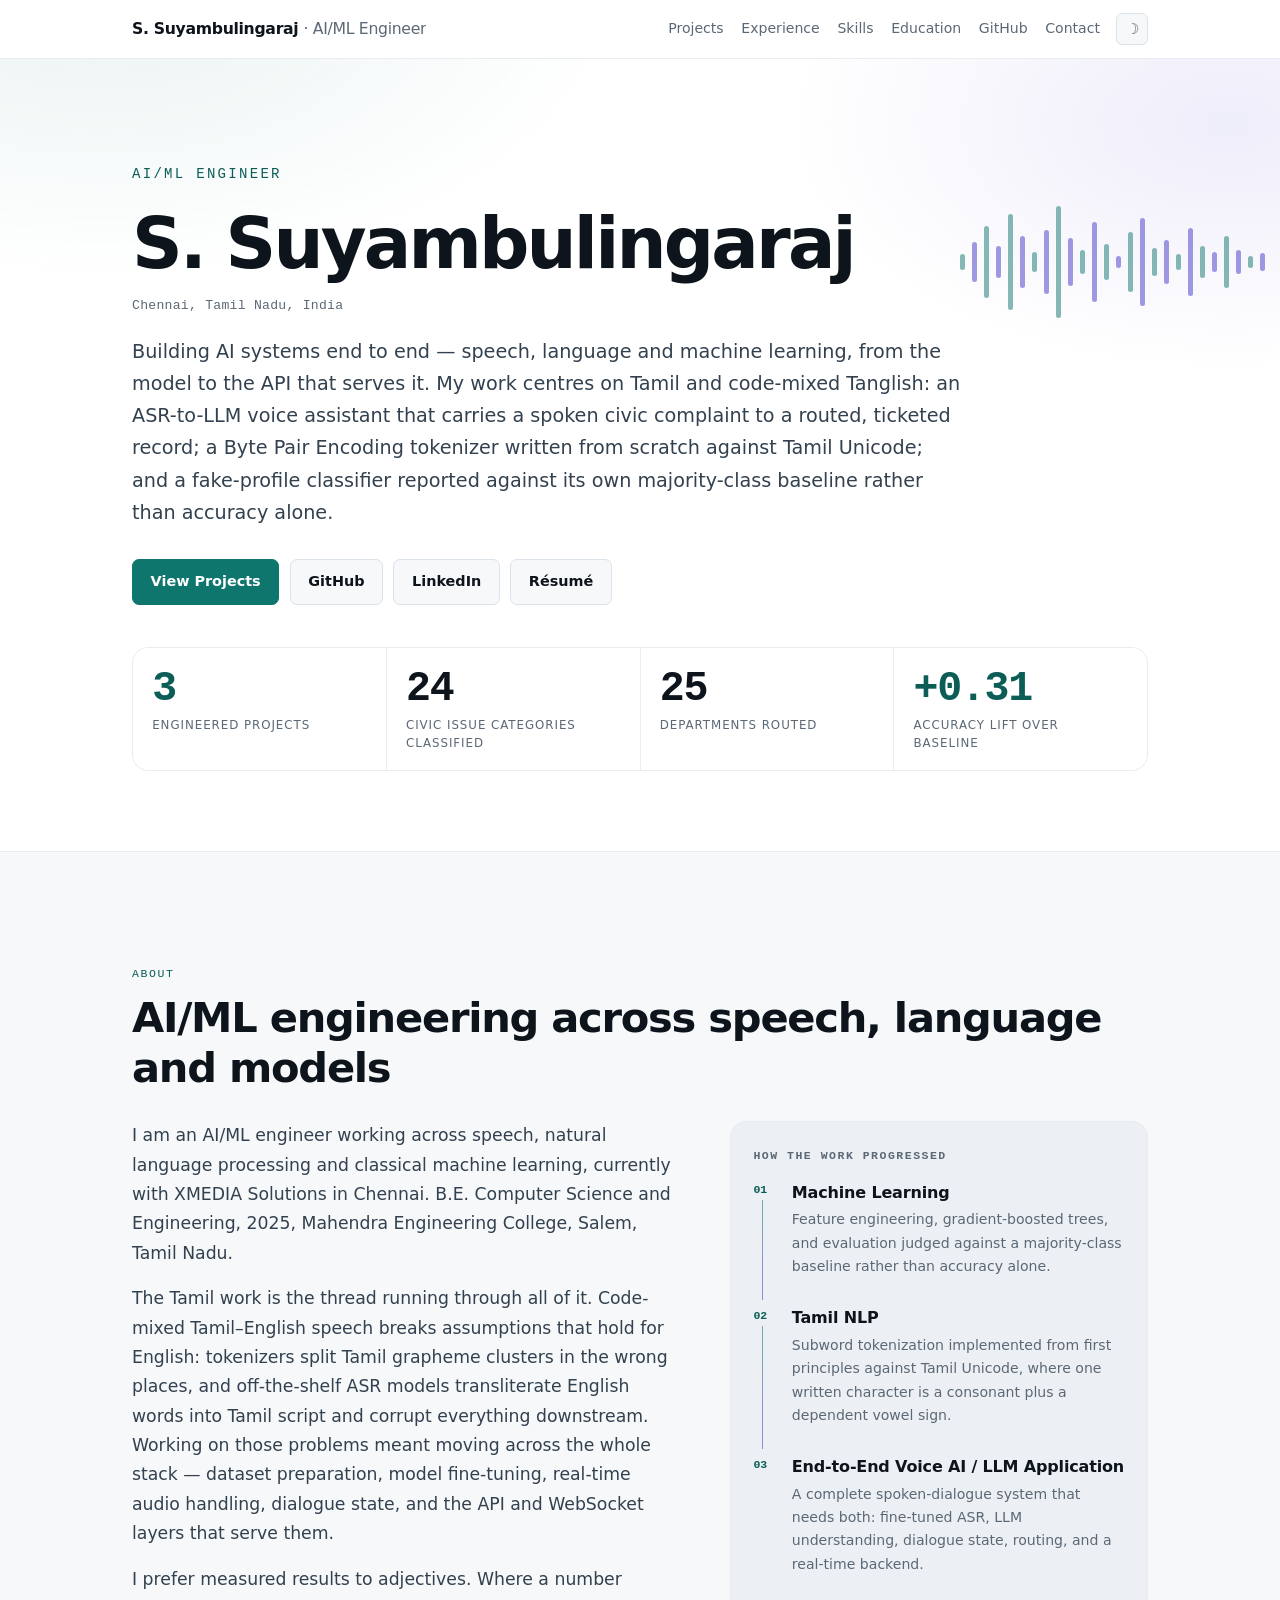
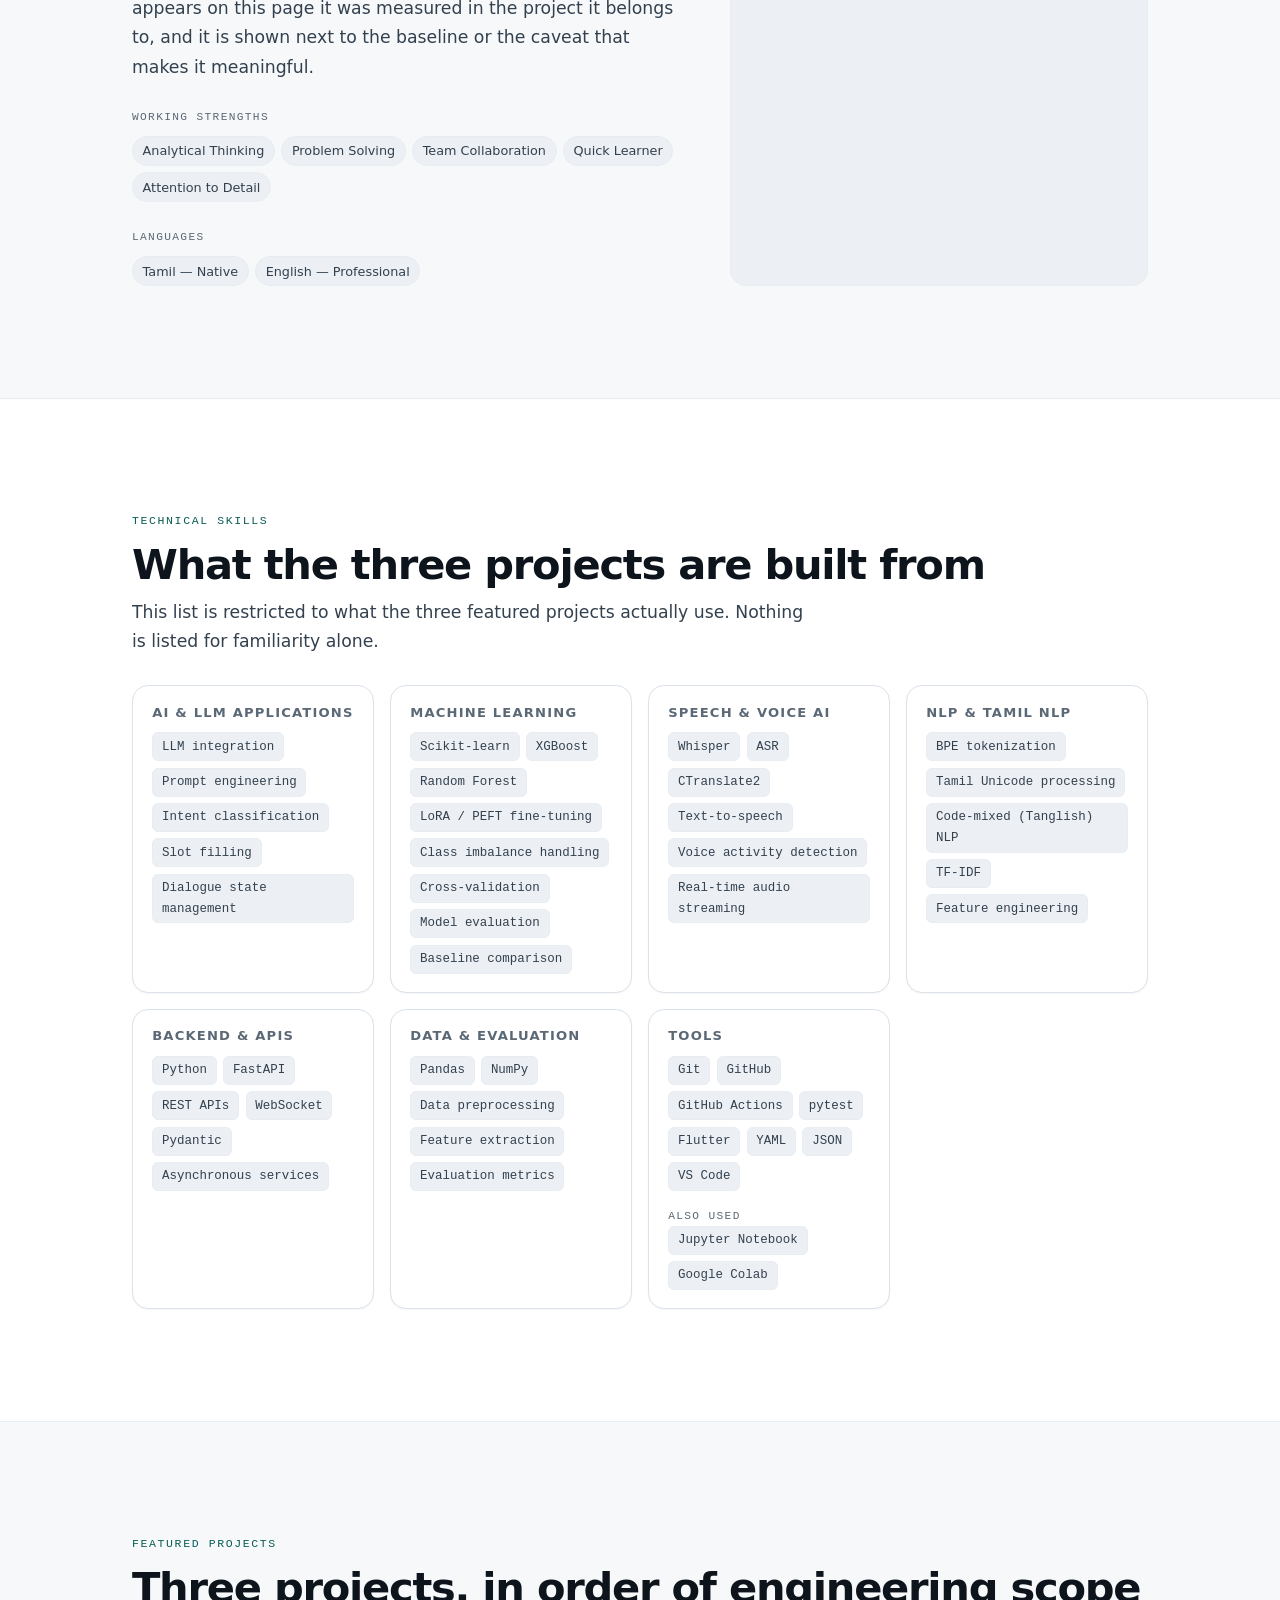
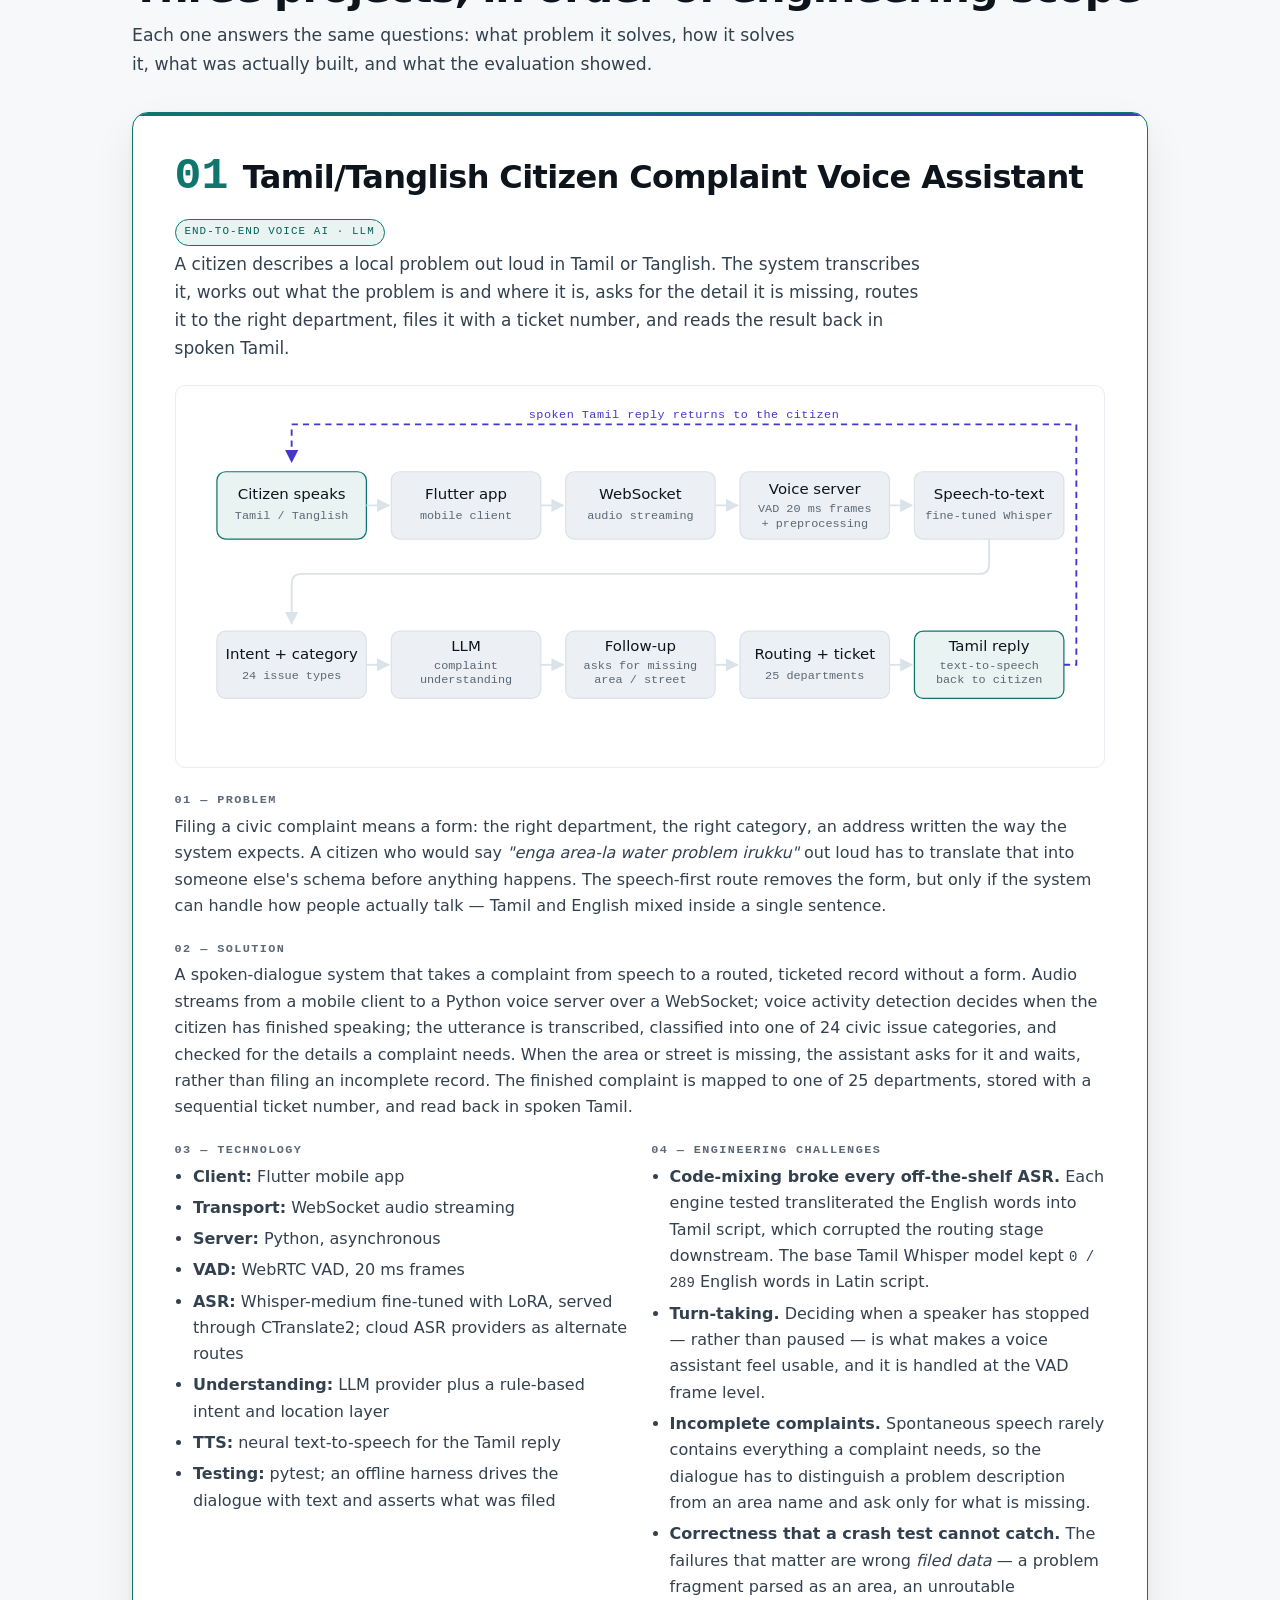
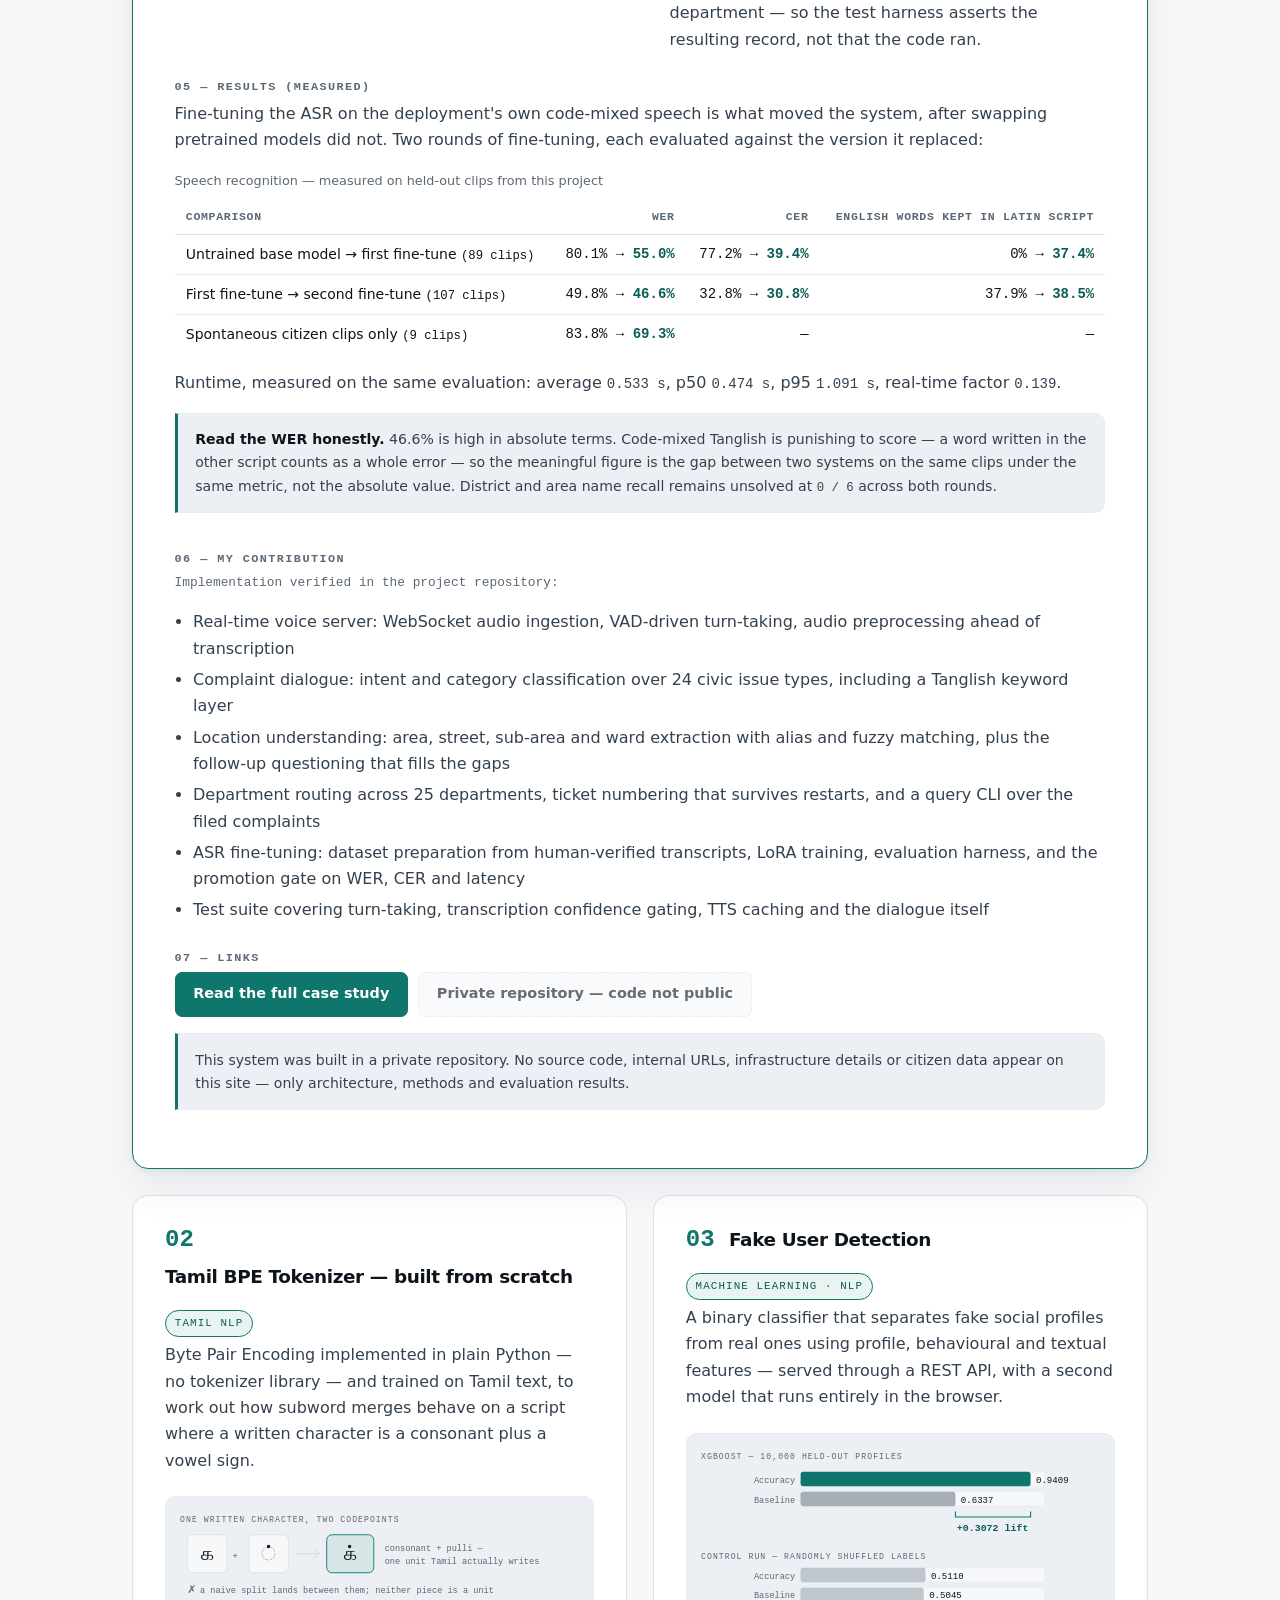
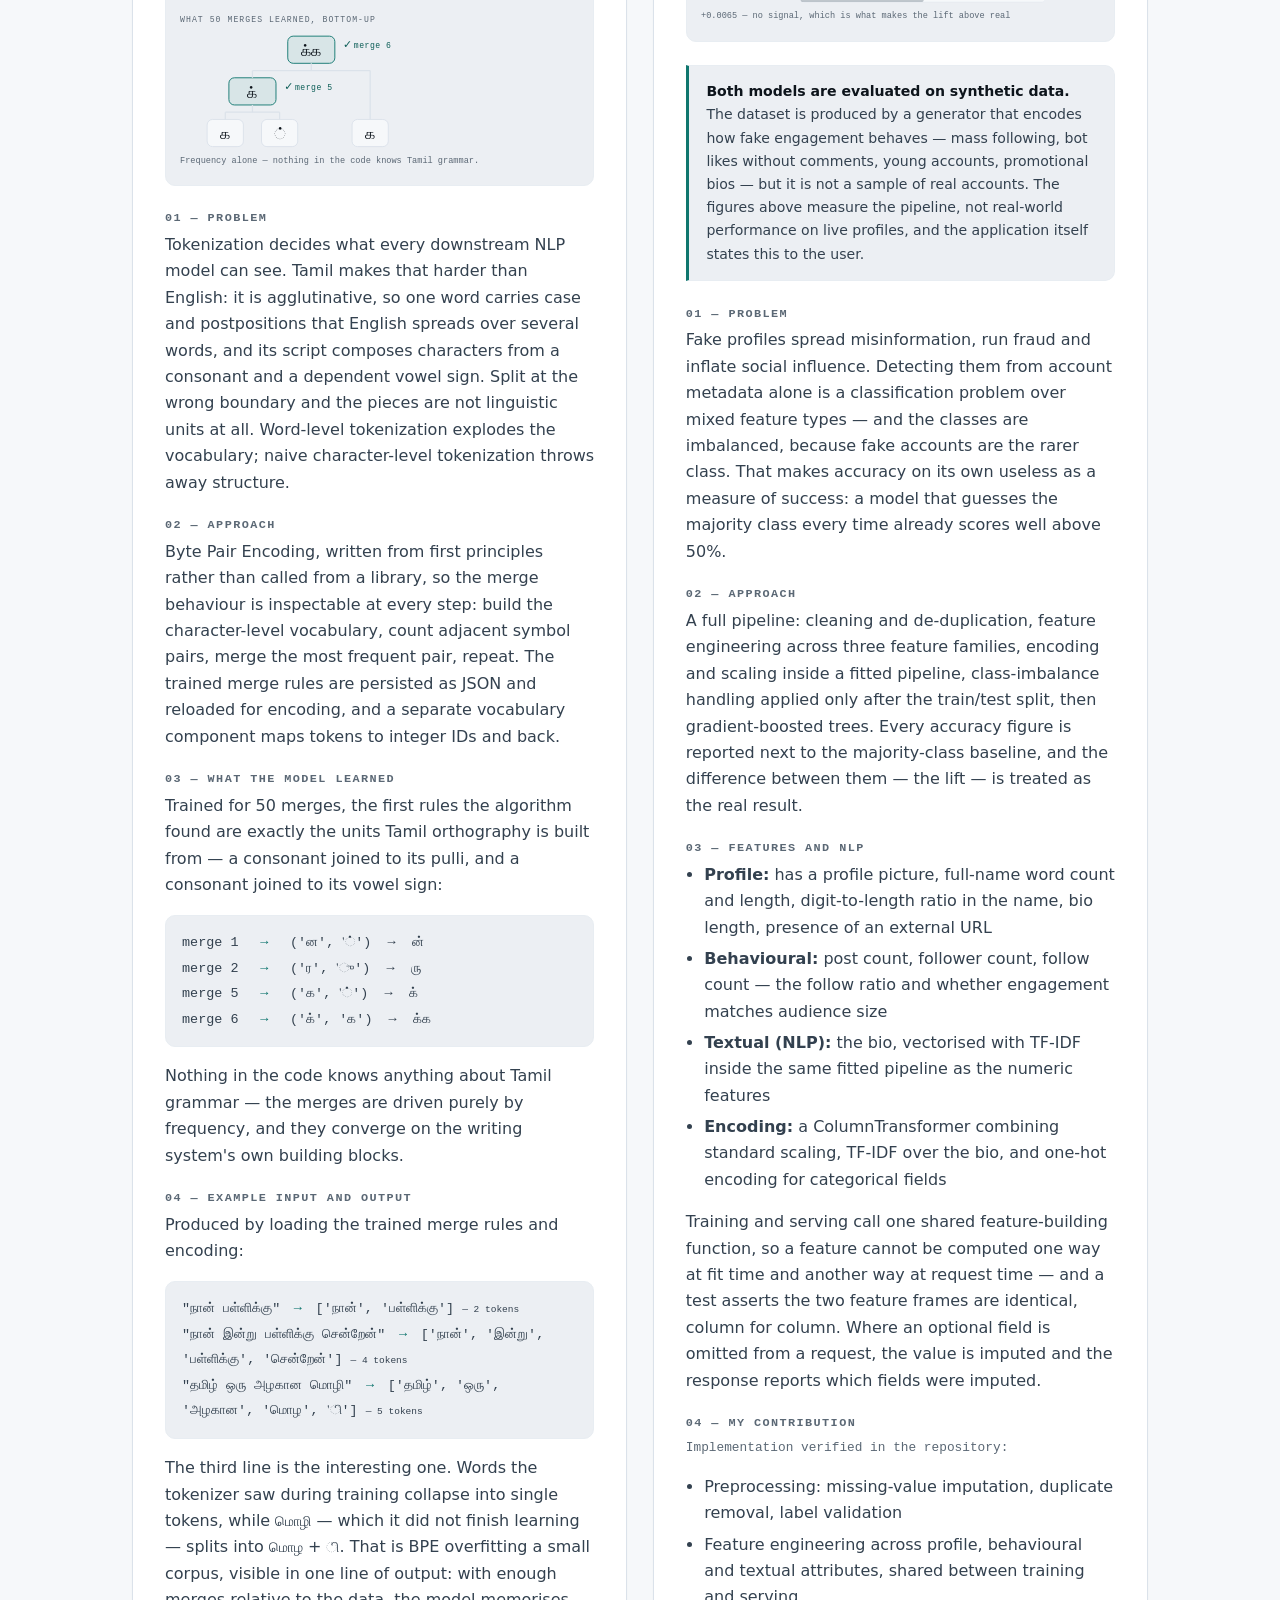
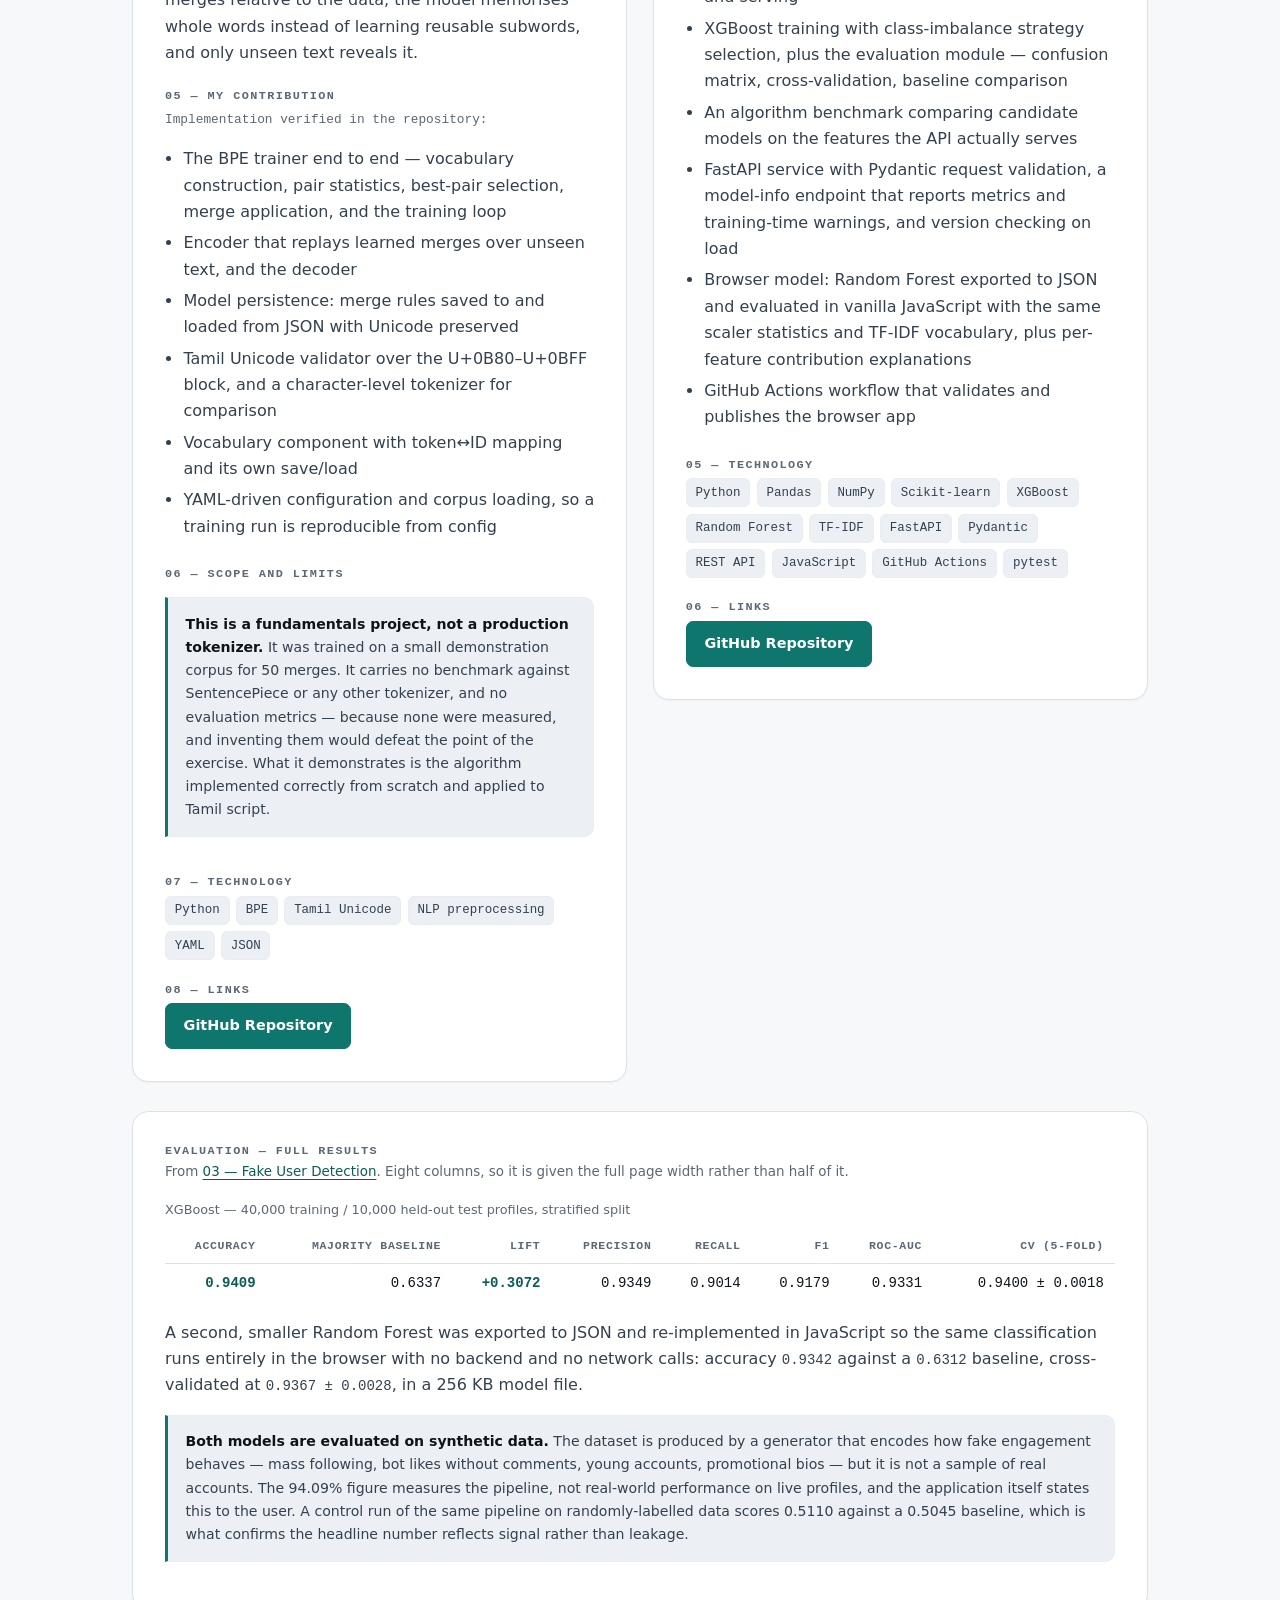
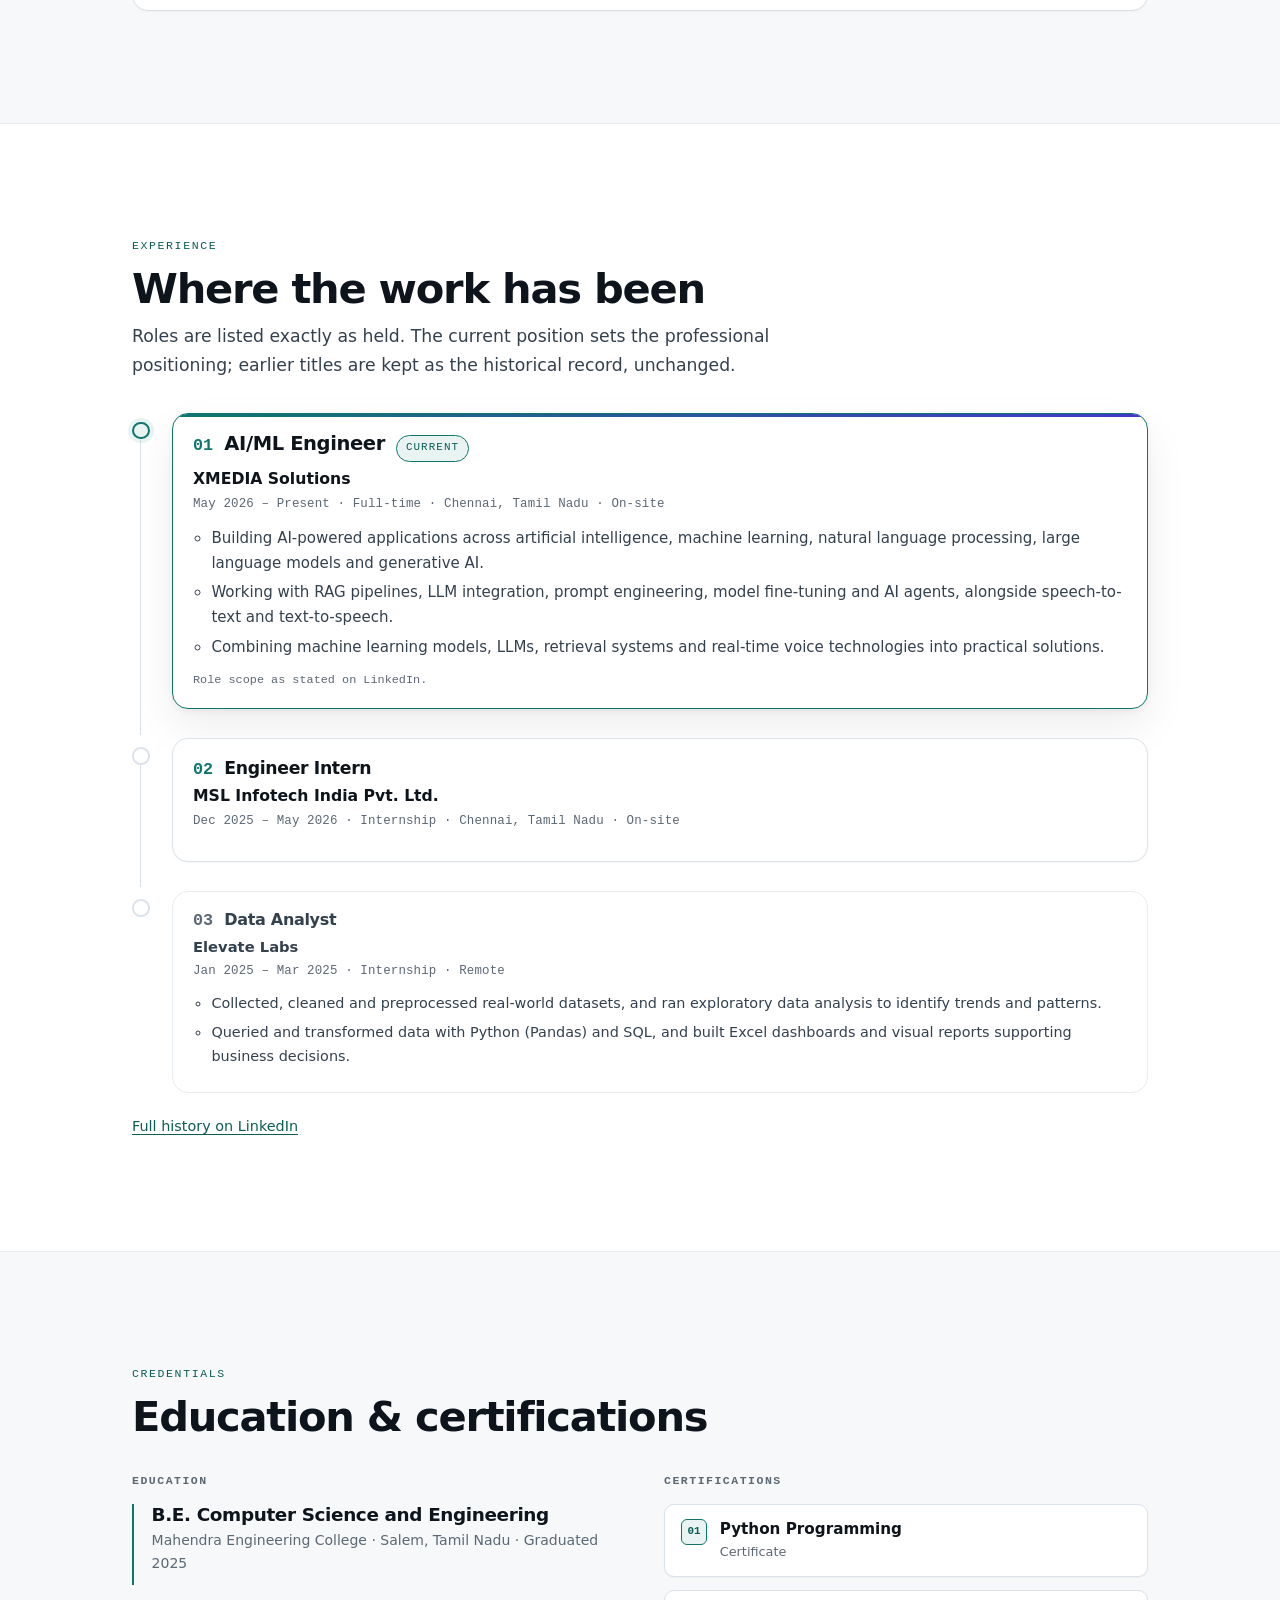
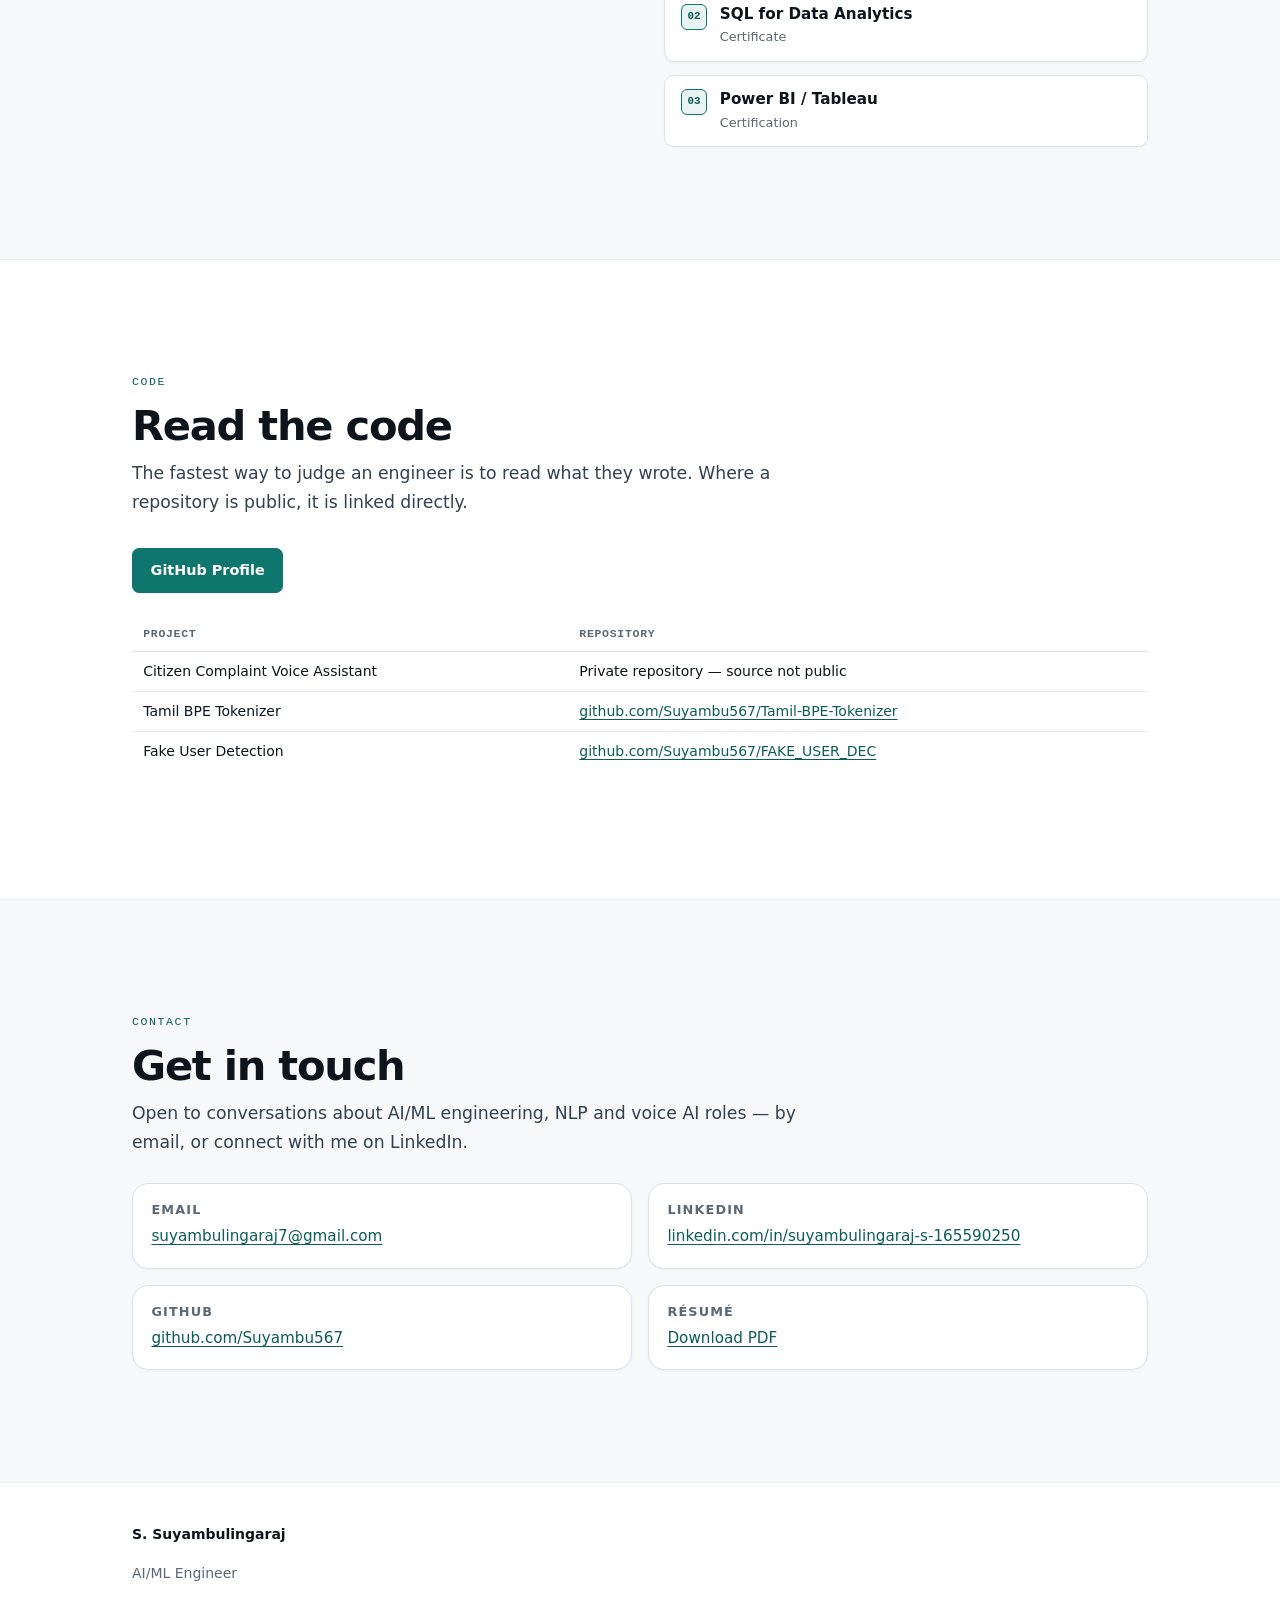
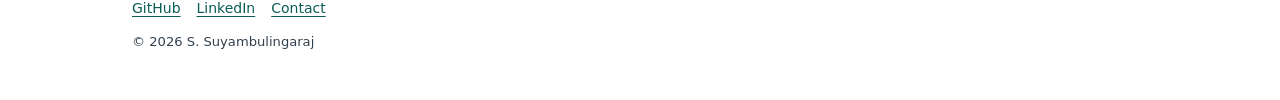
==== commit 532b3aa1: "Build AI/ML Engineer portfolio and ATS resume Co-Authored-By: Claude Opus 5 (1M context) <noreply@an" ====
--- a/index.html
+++ b/index.html
@@ -4,13 +4,13 @@
 <meta charset="utf-8">
 <meta name="viewport" content="width=device-width, initial-scale=1">
 
-<title>S.Suyambulingaraj | AI/ML Engineer &amp; Data Analyst</title>
-<meta name="description" content="Portfolio of S.Suyambulingaraj — AI/ML, NLP and Voice AI engineering: an end-to-end Tamil/Tanglish citizen complaint voice assistant, a Tamil BPE tokenizer built from scratch, and fake profile detection with XGBoost.">
-<meta name="author" content="S.Suyambulingaraj">
+<title>S. Suyambulingaraj | AI/ML Engineer</title>
+<meta name="description" content="Portfolio of S. Suyambulingaraj — AI/ML engineer working in NLP, Tamil NLP, speech and voice AI: an end-to-end Tamil/Tanglish citizen complaint voice assistant, a Tamil BPE tokenizer built from scratch, and fake profile detection with XGBoost.">
+<meta name="author" content="S. Suyambulingaraj">
 
 <meta property="og:type" content="website">
-<meta property="og:title" content="S.Suyambulingaraj | AI/ML Engineer &amp; Data Analyst">
-<meta property="og:description" content="End-to-end Voice AI, Tamil NLP and machine learning projects — architecture, methods and measured results.">
+<meta property="og:title" content="S. Suyambulingaraj | AI/ML Engineer">
+<meta property="og:description" content="End-to-end voice AI, Tamil NLP and machine learning — architecture, methods and measured results.">
 <meta property="og:image" content="assets/favicon.svg">
 <meta name="twitter:card" content="summary">
 
@@ -24,11 +24,13 @@
 
 <header class="site-header">
   <div class="wrap">
-    <a class="brand" href="#top">S.Suyambulingaraj <span>· AI/ML Engineer</span></a>
+    <a class="brand" href="#top">S. Suyambulingaraj <span>· AI/ML Engineer</span></a>
     <nav class="nav" aria-label="Primary">
       <a href="#projects">Projects</a>
+      <a href="#experience">Experience</a>
       <a href="#skills" class="opt">Skills</a>
-      <a href="#github">GitHub</a>
+      <a href="#education" class="opt2">Education</a>
+      <a href="#github" class="opt3">GitHub</a>
       <a href="#contact">Contact</a>
     </nav>
     <button class="theme-toggle" type="button" hidden aria-label="Switch colour theme">☽</button>
@@ -40,52 +42,145 @@
 
 <!-- ============================ HERO ============================ -->
 <section class="hero">
+  <svg class="hero-wave" viewBox="0 0 320 120" aria-hidden="true" focusable="false">
+    <!-- Decorative only: a speech waveform, drawn by hand, carrying no data. -->
+    <rect x="0"   y="52" width="5" height="16" rx="2.5"/>
+    <rect x="12"  y="40" width="5" height="40" rx="2.5"/>
+    <rect x="24"  y="24" width="5" height="72" rx="2.5"/>
+    <rect x="36"  y="44" width="5" height="32" rx="2.5"/>
+    <rect x="48"  y="12" width="5" height="96" rx="2.5"/>
+    <rect x="60"  y="34" width="5" height="52" rx="2.5"/>
+    <rect x="72"  y="50" width="5" height="20" rx="2.5"/>
+    <rect x="84"  y="28" width="5" height="64" rx="2.5"/>
+    <rect x="96"  y="4"  width="5" height="112" rx="2.5"/>
+    <rect x="108" y="36" width="5" height="48" rx="2.5"/>
+    <rect x="120" y="48" width="5" height="24" rx="2.5"/>
+    <rect x="132" y="20" width="5" height="80" rx="2.5"/>
+    <rect x="144" y="42" width="5" height="36" rx="2.5"/>
+    <rect x="156" y="54" width="5" height="12" rx="2.5"/>
+    <rect x="168" y="30" width="5" height="60" rx="2.5"/>
+    <rect x="180" y="16" width="5" height="88" rx="2.5"/>
+    <rect x="192" y="46" width="5" height="28" rx="2.5"/>
+    <rect x="204" y="38" width="5" height="44" rx="2.5"/>
+    <rect x="216" y="52" width="5" height="16" rx="2.5"/>
+    <rect x="228" y="26" width="5" height="68" rx="2.5"/>
+    <rect x="240" y="44" width="5" height="32" rx="2.5"/>
+    <rect x="252" y="50" width="5" height="20" rx="2.5"/>
+    <rect x="264" y="34" width="5" height="52" rx="2.5"/>
+    <rect x="276" y="48" width="5" height="24" rx="2.5"/>
+    <rect x="288" y="54" width="5" height="12" rx="2.5"/>
+    <rect x="300" y="51" width="5" height="18" rx="2.5"/>
+  </svg>
+
   <div class="wrap">
-    <h1>S.Suyambulingaraj</h1>
-    <p class="role">AI / ML Engineer &nbsp;|&nbsp; Data Analyst</p>
+    <p class="role">AI/ML Engineer</p>
+    <h1>S. Suyambulingaraj</h1>
+    <p class="loc">Chennai, Tamil Nadu, India</p>
     <p class="pitch">
-      I build AI systems that run end to end. My work spans a Tamil/Tanglish voice
-      assistant that carries a citizen's spoken complaint all the way to a routed,
-      ticketed record; a Byte Pair Encoding tokenizer written from scratch against
-      Tamil Unicode; and a fake-profile classifier evaluated against its own
-      majority-class baseline rather than accuracy alone. Python, machine learning,
-      NLP, speech, and the real-time backends that hold them together.
+      Building AI systems end to end — speech, language and machine learning,
+      from the model to the API that serves it. My work centres on Tamil and
+      code-mixed Tanglish: an ASR-to-LLM voice assistant that carries a spoken
+      civic complaint to a routed, ticketed record; a Byte Pair Encoding
+      tokenizer written from scratch against Tamil Unicode; and a fake-profile
+      classifier reported against its own majority-class baseline rather than
+      accuracy alone.
     </p>
 
     <div class="cta-row">
       <a class="btn btn-primary" href="#projects">View Projects</a>
       <a class="btn" href="https://github.com/Suyambu567" rel="noopener">GitHub</a>
-      <a class="btn" href="#contact">Contact Me</a>
+      <a class="btn" href="https://www.linkedin.com/in/suyambulingaraj-s-165590250/" rel="noopener">LinkedIn</a>
       <a class="btn" href="Suyambulingaraj_Resume_ATS.pdf">R&eacute;sum&eacute;</a>
     </div>
+
+    <dl class="statrow">
+      <div class="stat">
+        <dt class="stat-label">Engineered projects</dt>
+        <dd class="stat-num" data-count-to="3">3</dd>
+      </div>
+      <div class="stat">
+        <dt class="stat-label">Civic issue categories classified</dt>
+        <dd class="stat-num" data-count-to="24">24</dd>
+      </div>
+      <div class="stat">
+        <dt class="stat-label">Departments routed</dt>
+        <dd class="stat-num" data-count-to="25">25</dd>
+      </div>
+      <div class="stat">
+        <dt class="stat-label">Accuracy lift over baseline</dt>
+        <dd class="stat-num" data-count-to="0.31" data-count-decimals="2" data-count-prefix="+">+0.31</dd>
+      </div>
+    </dl>
   </div>
 </section>
 
 <!-- ============================ ABOUT ============================ -->
-<section id="about">
+<section id="about" class="band-alt">
   <div class="wrap">
     <span class="eyebrow">About</span>
-    <h2>Three projects, one line of work</h2>
-    <p class="lede">
-      My background is in Python, machine learning and natural language processing,
-      and the three projects on this page were built in that order deliberately:
-      classical ML and feature engineering first, then Tamil-specific NLP at the
-      tokenizer level, then a complete voice application that needs both.
-    </p>
-    <p class="lede">
-      The Tamil work is the thread running through all of it. Code-mixed
-      Tamil–English speech breaks assumptions that hold for English: tokenizers
-      split Tamil grapheme clusters in the wrong places, and off-the-shelf ASR
-      models transliterate English words into Tamil script and corrupt everything
-      downstream. Working on those problems meant moving across the whole stack —
-      dataset preparation, model fine-tuning, real-time audio handling, dialogue
-      state, and the API and WebSocket layers that serve them.
-    </p>
-    <p class="lede">
-      I prefer measured results to adjectives. Where a number appears on this page
-      it was measured in the project it belongs to, and it is shown next to the
-      baseline or the caveat that makes it meaningful.
-    </p>
+    <h2>AI/ML engineering across speech, language and models</h2>
+
+    <div class="about-grid">
+      <div class="reveal">
+        <p class="lede">
+          I am an AI/ML engineer working across speech, natural language processing
+          and classical machine learning, currently with XMEDIA Solutions in
+          Chennai. B.E. Computer Science and Engineering, 2025, Mahendra
+          Engineering College, Salem, Tamil Nadu.
+        </p>
+        <p class="lede">
+          The Tamil work is the thread running through all of it. Code-mixed
+          Tamil&ndash;English speech breaks assumptions that hold for English:
+          tokenizers split Tamil grapheme clusters in the wrong places, and
+          off-the-shelf ASR models transliterate English words into Tamil script
+          and corrupt everything downstream. Working on those problems meant moving
+          across the whole stack &mdash; dataset preparation, model fine-tuning,
+          real-time audio handling, dialogue state, and the API and WebSocket layers
+          that serve them.
+        </p>
+        <p class="lede">
+          I prefer measured results to adjectives. Where a number appears on this page
+          it was measured in the project it belongs to, and it is shown next to the
+          baseline or the caveat that makes it meaningful.
+        </p>
+
+        <p class="chip-label">Working strengths</p>
+        <ul class="chiprow">
+          <li>Analytical Thinking</li><li>Problem Solving</li>
+          <li>Team Collaboration</li><li>Quick Learner</li>
+          <li>Attention to Detail</li>
+        </ul>
+
+        <p class="chip-label">Languages</p>
+        <ul class="chiprow">
+          <li>Tamil &mdash; Native</li><li>English &mdash; Professional</li>
+        </ul>
+      </div>
+
+      <div class="ladder reveal" data-stagger="1">
+        <p class="subhead">How the work progressed</p>
+        <ol>
+          <li>
+            <span class="rung-t">Machine Learning</span>
+            <span class="rung-d">Feature engineering, gradient-boosted trees, and
+              evaluation judged against a majority-class baseline rather than
+              accuracy alone.</span>
+          </li>
+          <li>
+            <span class="rung-t">Tamil NLP</span>
+            <span class="rung-d">Subword tokenization implemented from first
+              principles against Tamil Unicode, where one written character is a
+              consonant plus a dependent vowel sign.</span>
+          </li>
+          <li>
+            <span class="rung-t">End-to-End Voice AI / LLM Application</span>
+            <span class="rung-d">A complete spoken-dialogue system that needs both:
+              fine-tuned ASR, LLM understanding, dialogue state, routing, and a
+              real-time backend.</span>
+          </li>
+        </ol>
+      </div>
+    </div>
   </div>
 </section>
 
@@ -93,57 +188,69 @@
 <section id="skills">
   <div class="wrap">
     <span class="eyebrow">Technical skills</span>
-    <h2>Technologies used in the projects below</h2>
+    <h2>What the three projects are built from</h2>
     <p class="lede">
       This list is restricted to what the three featured projects actually use.
       Nothing is listed for familiarity alone.
     </p>
 
     <div class="skill-grid">
-      <div class="skill-card">
-        <h3>AI / LLM</h3>
+      <div class="skill-card reveal">
+        <h3>AI &amp; LLM applications</h3>
         <ul class="tags">
-          <li>LLM applications</li><li>Prompt engineering</li>
+          <li>LLM integration</li><li>Prompt engineering</li>
           <li>Intent classification</li><li>Slot filling</li>
           <li>Dialogue state management</li>
         </ul>
       </div>
-      <div class="skill-card">
+      <div class="skill-card reveal" data-stagger="1">
         <h3>Machine learning</h3>
         <ul class="tags">
           <li>Scikit-learn</li><li>XGBoost</li><li>Random Forest</li>
           <li>LoRA / PEFT fine-tuning</li><li>Class imbalance handling</li>
           <li>Cross-validation</li><li>Model evaluation</li>
+          <li>Baseline comparison</li>
         </ul>
       </div>
-      <div class="skill-card">
-        <h3>Speech &amp; NLP</h3>
+      <div class="skill-card reveal" data-stagger="2">
+        <h3>Speech &amp; voice AI</h3>
         <ul class="tags">
-          <li>Whisper</li><li>ASR</li><li>Text-to-speech</li>
-          <li>Voice activity detection</li><li>BPE tokenization</li>
-          <li>Tamil Unicode processing</li><li>Code-mixed (Tanglish) NLP</li>
-          <li>TF-IDF</li><li>Feature engineering</li>
+          <li>Whisper</li><li>ASR</li><li>CTranslate2</li>
+          <li>Text-to-speech</li><li>Voice activity detection</li>
+          <li>Real-time audio streaming</li>
         </ul>
       </div>
-      <div class="skill-card">
-        <h3>Backend</h3>
+      <div class="skill-card reveal" data-stagger="3">
+        <h3>NLP &amp; Tamil NLP</h3>
+        <ul class="tags">
+          <li>BPE tokenization</li><li>Tamil Unicode processing</li>
+          <li>Code-mixed (Tanglish) NLP</li><li>TF-IDF</li>
+          <li>Feature engineering</li>
+        </ul>
+      </div>
+      <div class="skill-card reveal" data-stagger="4">
+        <h3>Backend &amp; APIs</h3>
         <ul class="tags">
           <li>Python</li><li>FastAPI</li><li>REST APIs</li>
-          <li>WebSocket</li><li>Pydantic</li><li>Real-time audio streaming</li>
+          <li>WebSocket</li><li>Pydantic</li><li>Asynchronous services</li>
         </ul>
       </div>
-      <div class="skill-card">
-        <h3>Data</h3>
+      <div class="skill-card reveal" data-stagger="5">
+        <h3>Data &amp; evaluation</h3>
         <ul class="tags">
           <li>Pandas</li><li>NumPy</li><li>Data preprocessing</li>
           <li>Feature extraction</li><li>Evaluation metrics</li>
         </ul>
       </div>
-      <div class="skill-card">
+      <div class="skill-card reveal" data-stagger="5">
         <h3>Tools</h3>
         <ul class="tags">
           <li>Git</li><li>GitHub</li><li>GitHub Actions</li>
-          <li>pytest</li><li>YAML</li><li>JSON</li><li>VS Code</li>
+          <li>pytest</li><li>Flutter</li><li>YAML</li><li>JSON</li><li>VS Code</li>
+        </ul>
+        <p class="chip-label" style="margin-top:1rem">Also used</p>
+        <ul class="tags tags-quiet">
+          <li>Jupyter Notebook</li><li>Google Colab</li>
         </ul>
       </div>
     </div>
@@ -151,7 +258,7 @@
 </section>
 
 <!-- ============================ PROJECTS ============================ -->
-<section id="projects">
+<section id="projects" class="band-alt">
   <div class="wrap">
     <span class="eyebrow">Featured projects</span>
     <h2>Three projects, in order of engineering scope</h2>
@@ -160,12 +267,12 @@
       what was actually built, and what the evaluation showed.
     </p>
 
-    <!-- ---------- 01 · HERO ---------- -->
-    <article class="project project-hero" id="voice-assistant">
+    <!-- ========== 01 · HERO ========== -->
+    <article class="project project-hero reveal" id="voice-assistant">
       <div class="project-head">
         <span class="project-num">01</span>
         <h3>Tamil/Tanglish Citizen Complaint Voice Assistant</h3>
-        <span class="badge">End-to-end Voice AI</span>
+        <span class="badge">End-to-end Voice AI &middot; LLM</span>
       </div>
       <p class="one-liner">
         A citizen describes a local problem out loud in Tamil or Tanglish. The system
@@ -175,7 +282,7 @@
       </p>
 
       <div class="diagram">
-        <svg viewBox="0 0 720 250" role="img" aria-labelledby="pipe-title pipe-desc">
+        <svg viewBox="0 -30 720 280" role="img" aria-labelledby="pipe-title pipe-desc">
           <title id="pipe-title">Voice assistant pipeline</title>
           <desc id="pipe-desc">Citizen speech enters a Flutter app, streams over a WebSocket
             to a Python voice server for voice activity detection and audio preprocessing,
@@ -187,7 +294,16 @@
                     markerHeight="7" orient="auto-start-reverse">
               <path d="M0 0 L10 5 L0 10 z" class="d-arrow"/>
             </marker>
+            <marker id="ah2" viewBox="0 0 10 10" refX="9" refY="5" markerWidth="7"
+                    markerHeight="7" orient="auto-start-reverse">
+              <path d="M0 0 L10 5 L0 10 z" class="d-return-arrow"/>
+            </marker>
           </defs>
+
+          <!-- The travelling signal is drawn before the boxes so the boxes paint
+               over it: the pulse shows in the gaps between stages and disappears
+               "inside" each one. -->
+          <path class="d-flow" d="M80 53 H640 V100 Q640 108 632 108 H88 Q80 108 80 116 V181 H640"/>
 
           <!-- row 1 -->
           <g>
@@ -252,6 +368,11 @@
           <path class="d-line" d="M280 181 H298" marker-end="url(#ah)"/>
           <path class="d-line" d="M420 181 H438" marker-end="url(#ah)"/>
           <path class="d-line" d="M560 181 H578" marker-end="url(#ah)"/>
+
+          <!-- The return leg. This is what makes the system a loop rather than a
+               one-way pipeline: the answer goes back to the person who spoke. -->
+          <path class="d-return" d="M700 181 H710 V-12 H80 V18" marker-end="url(#ah2)"/>
+          <text class="d-return-label" x="395" y="-17" text-anchor="middle">spoken Tamil reply returns to the citizen</text>
         </svg>
       </div>
 
@@ -389,7 +510,7 @@
         <div class="qa-block">
           <h4>07 — Links</h4>
           <div class="cta-row" style="margin-top:.4rem">
-            <a class="btn btn-primary" href="case-study-voice-assistant.html">View Case Study</a>
+            <a class="btn btn-primary" href="case-study-voice-assistant.html">Read the full case study</a>
             <span class="btn" aria-disabled="true" title="Private repository — source is not public">Private repository — code not public</span>
           </div>
           <div class="note">
@@ -401,18 +522,82 @@
       </div>
     </article>
 
-    <!-- ---------- 02 · TAMIL TOKENIZER ---------- -->
-    <article class="project" id="tamil-tokenizer">
+    <!-- ========== 02 + 03 · two-up ========== -->
+    <div class="project-grid">
+
+    <!-- ========== 02 · TAMIL TOKENIZER ========== -->
+    <article class="project reveal" id="tamil-tokenizer">
       <div class="project-head">
         <span class="project-num">02</span>
         <h3>Tamil BPE Tokenizer — built from scratch</h3>
-        <span class="badge">Tamil NLP fundamentals</span>
+        <span class="badge">Tamil NLP</span>
       </div>
       <p class="one-liner">
         Byte Pair Encoding implemented in plain Python — no tokenizer library — and
         trained on Tamil text, to work out how subword merges behave on a script
         where a written character is a consonant plus a vowel sign.
       </p>
+
+      <div class="viz">
+        <svg viewBox="0 0 440 282" role="img" aria-labelledby="bpe-title bpe-desc">
+          <title id="bpe-title">Why Tamil needs subword merges, and the merges the trainer found</title>
+          <desc id="bpe-desc">Above: the Tamil character ka-with-pulli is stored as two
+            codepoints — the consonant ka and the pulli mark — and a naive tokenizer splits
+            between them, producing two fragments that are not linguistic units. Below: the
+            merge tree the trainer actually learned, in which merge 5 joins ka and pulli into
+            one unit, and merge 6 joins that unit to a second ka.</desc>
+
+          <text class="t-head" x="0" y="10">ONE WRITTEN CHARACTER, TWO CODEPOINTS</text>
+
+          <rect class="t-node" x="8"   y="24" width="44" height="42" rx="6"/>
+          <text class="t-glyph" x="30" y="52">க</text>
+          <text class="t-note"  x="58" y="51">+</text>
+          <rect class="t-node" x="76"  y="24" width="44" height="42" rx="6"/>
+          <text class="t-glyph" x="98" y="52">்</text>
+
+          <path class="t-edge" d="M128 45 H154"/>
+          <path class="t-edge" d="M148 41 L154 45 L148 49" />
+
+          <rect class="t-node-a" x="162" y="24" width="52" height="42" rx="6"/>
+          <text class="t-glyph" x="188" y="52">க்</text>
+
+          <text class="t-note" x="226" y="42">consonant + pulli —</text>
+          <text class="t-note" x="226" y="56">one unit Tamil actually writes</text>
+
+          <text class="t-x"    x="8"  y="88">✗</text>
+          <text class="t-note" x="22" y="88">a naive split lands between them; neither piece is a unit</text>
+
+          <text class="t-head" x="0" y="120">WHAT 50 MERGES LEARNED, BOTTOM-UP</text>
+
+          <rect class="t-node-a" x="119" y="136" width="52" height="30" rx="6"/>
+          <text class="t-glyph" x="145" y="158" style="font-size:17px">க்க</text>
+          <text class="t-tick"  x="180" y="149">✓</text>
+          <text class="t-tag"   x="192" y="149">merge 6</text>
+
+          <rect class="t-node-a" x="54" y="182" width="52" height="30" rx="6"/>
+          <text class="t-glyph" x="80" y="204" style="font-size:17px">க்</text>
+          <text class="t-tick"  x="115" y="195">✓</text>
+          <text class="t-tag"   x="127" y="195">merge 5</text>
+
+          <rect class="t-node" x="30"  y="228" width="40" height="30" rx="6"/>
+          <text class="t-glyph" x="50" y="250" style="font-size:17px">க</text>
+          <rect class="t-node" x="90"  y="228" width="40" height="30" rx="6"/>
+          <text class="t-glyph" x="110" y="250" style="font-size:17px">்</text>
+          <rect class="t-node" x="190" y="228" width="40" height="30" rx="6"/>
+          <text class="t-glyph" x="210" y="250" style="font-size:17px">க</text>
+
+          <path class="t-edge" d="M145 166 V174"/>
+          <path class="t-edge" d="M80 174 H210"/>
+          <path class="t-edge" d="M80 174 V182"/>
+          <path class="t-edge" d="M210 174 V228"/>
+          <path class="t-edge" d="M80 212 V220"/>
+          <path class="t-edge" d="M50 220 H110"/>
+          <path class="t-edge" d="M50 220 V228"/>
+          <path class="t-edge" d="M110 220 V228"/>
+
+          <text class="t-note" x="0" y="276">Frequency alone — nothing in the code knows Tamil grammar.</text>
+        </svg>
+      </div>
 
       <div class="qa">
         <div class="qa-2col">
@@ -480,38 +665,39 @@
           </p>
         </div>
 
-        <div class="qa-2col">
-          <div class="qa-block">
-            <h4>05 — My contribution</h4>
-            <p class="mono" style="font-size:.8rem;color:var(--muted)">Implementation verified in the repository:</p>
-            <ul class="tight">
-              <li>The BPE trainer end to end — vocabulary construction, pair statistics, best-pair selection, merge application, and the training loop</li>
-              <li>Encoder that replays learned merges over unseen text, and the decoder</li>
-              <li>Model persistence: merge rules saved to and loaded from JSON with Unicode preserved</li>
-              <li>Tamil Unicode validator over the U+0B80–U+0BFF block, and a character-level tokenizer for comparison</li>
-              <li>Vocabulary component with token↔ID mapping and its own save/load</li>
-              <li>YAML-driven configuration and corpus loading, so a training run is reproducible from config</li>
-            </ul>
-          </div>
-
-          <div class="qa-block">
-            <h4>06 — Scope and limits</h4>
-            <div class="note">
-              <p>
-                <strong>This is a fundamentals project, not a production tokenizer.</strong>
-                It was trained on a small demonstration corpus for 50 merges. It carries no
-                benchmark against SentencePiece or any other tokenizer, and no evaluation
-                metrics — because none were measured, and inventing them would defeat the
-                point of the exercise. What it demonstrates is the algorithm implemented
-                correctly from scratch and applied to Tamil script.
-              </p>
-            </div>
-            <h4 style="margin-top:1rem">07 — Technology</h4>
-            <ul class="tags">
-              <li>Python</li><li>BPE</li><li>Tamil Unicode</li>
-              <li>NLP preprocessing</li><li>YAML</li><li>JSON</li>
-            </ul>
-          </div>
+        <div class="qa-block">
+          <h4>05 — My contribution</h4>
+          <p class="mono" style="font-size:.8rem;color:var(--muted)">Implementation verified in the repository:</p>
+          <ul class="tight">
+            <li>The BPE trainer end to end — vocabulary construction, pair statistics, best-pair selection, merge application, and the training loop</li>
+            <li>Encoder that replays learned merges over unseen text, and the decoder</li>
+            <li>Model persistence: merge rules saved to and loaded from JSON with Unicode preserved</li>
+            <li>Tamil Unicode validator over the U+0B80–U+0BFF block, and a character-level tokenizer for comparison</li>
+            <li>Vocabulary component with token↔ID mapping and its own save/load</li>
+            <li>YAML-driven configuration and corpus loading, so a training run is reproducible from config</li>
+          </ul>
+        </div>
+
+        <div class="qa-block">
+          <h4>06 — Scope and limits</h4>
+          <div class="note">
+            <p>
+              <strong>This is a fundamentals project, not a production tokenizer.</strong>
+              It was trained on a small demonstration corpus for 50 merges. It carries no
+              benchmark against SentencePiece or any other tokenizer, and no evaluation
+              metrics — because none were measured, and inventing them would defeat the
+              point of the exercise. What it demonstrates is the algorithm implemented
+              correctly from scratch and applied to Tamil script.
+            </p>
+          </div>
+        </div>
+
+        <div class="qa-block">
+          <h4>07 — Technology</h4>
+          <ul class="tags">
+            <li>Python</li><li>BPE</li><li>Tamil Unicode</li>
+            <li>NLP preprocessing</li><li>YAML</li><li>JSON</li>
+          </ul>
         </div>
 
         <div class="qa-block">
@@ -523,18 +709,66 @@
       </div>
     </article>
 
-    <!-- ---------- 03 · FAKE USER DETECTION ---------- -->
-    <article class="project" id="fake-user-detection">
+    <!-- ========== 03 · FAKE USER DETECTION ========== -->
+    <article class="project reveal" data-stagger="1" id="fake-user-detection">
       <div class="project-head">
         <span class="project-num">03</span>
         <h3>Fake User Detection</h3>
-        <span class="badge">ML / NLP</span>
+        <span class="badge">Machine learning &middot; NLP</span>
       </div>
       <p class="one-liner">
         A binary classifier that separates fake social profiles from real ones using
         profile, behavioural and textual features — served through a REST API, with a
         second model that runs entirely in the browser.
       </p>
+
+      <div class="viz">
+        <svg viewBox="0 0 440 194" role="img" aria-labelledby="lift-title lift-desc">
+          <title id="lift-title">Accuracy against the majority-class baseline, with a control run</title>
+          <desc id="lift-desc">The XGBoost model scores 0.9409 accuracy against a majority-class
+            baseline of 0.6337, a lift of 0.3072. The same pipeline run on randomly shuffled
+            labels scores 0.5110 against a 0.5045 baseline — a lift of 0.0065, which is what
+            confirms the headline number reflects signal rather than leakage.</desc>
+
+          <text class="b-head" x="0" y="10">XGBOOST — 10,000 HELD-OUT PROFILES</text>
+
+          <rect class="b-track" x="110" y="24" width="270" height="16" rx="3"/>
+          <rect class="b-fill"  x="110" y="24" width="254" height="16" rx="3"/>
+          <text class="b-label" x="104" y="36">Accuracy</text>
+          <text class="b-val"   x="370" y="36">0.9409</text>
+
+          <rect class="b-track" x="110" y="46" width="270" height="16" rx="3"/>
+          <rect class="b-base"  x="110" y="46" width="171" height="16" rx="3"/>
+          <text class="b-label" x="104" y="58">Baseline</text>
+          <text class="b-val"   x="287" y="58">0.6337</text>
+
+          <path class="b-brack" d="M281 68 V74 H364 V68"/>
+          <text class="b-lift" x="322" y="90" text-anchor="middle">+0.3072 lift</text>
+
+          <text class="b-head" x="0" y="120">CONTROL RUN — RANDOMLY SHUFFLED LABELS</text>
+
+          <rect class="b-track" x="110" y="130" width="270" height="16" rx="3"/>
+          <rect class="b-flat"  x="110" y="130" width="138" height="16" rx="3"/>
+          <text class="b-label" x="104" y="142">Accuracy</text>
+          <text class="b-val"   x="254" y="142">0.5110</text>
+
+          <rect class="b-track" x="110" y="152" width="270" height="16" rx="3"/>
+          <rect class="b-flat"  x="110" y="152" width="136" height="16" rx="3"/>
+          <text class="b-label" x="104" y="164">Baseline</text>
+          <text class="b-val"   x="252" y="164">0.5045</text>
+
+          <text class="b-null" x="0" y="186">+0.0065 — no signal, which is what makes the lift above real</text>
+        </svg>
+      </div>
+
+      <div class="note">
+        <strong>Both models are evaluated on synthetic data.</strong> The dataset is
+        produced by a generator that encodes how fake engagement behaves — mass
+        following, bot likes without comments, young accounts, promotional bios —
+        but it is not a sample of real accounts. The figures above measure the
+        pipeline, not real-world performance on live profiles, and the application
+        itself states this to the user.
+      </div>
 
       <div class="qa">
         <div class="qa-2col">
@@ -564,20 +798,12 @@
 
         <div class="qa-block">
           <h4>03 — Features and NLP</h4>
-          <div class="qa-2col">
-            <div>
-              <ul class="tight">
-                <li><strong>Profile:</strong> has a profile picture, full-name word count and length, digit-to-length ratio in the name, bio length, presence of an external URL</li>
-                <li><strong>Behavioural:</strong> post count, follower count, follow count — the follow ratio and whether engagement matches audience size</li>
-              </ul>
-            </div>
-            <div>
-              <ul class="tight">
-                <li><strong>Textual (NLP):</strong> the bio, vectorised with TF-IDF inside the same fitted pipeline as the numeric features</li>
-                <li><strong>Encoding:</strong> a ColumnTransformer combining standard scaling, TF-IDF over the bio, and one-hot encoding for categorical fields</li>
-              </ul>
-            </div>
-          </div>
+          <ul class="tight">
+            <li><strong>Profile:</strong> has a profile picture, full-name word count and length, digit-to-length ratio in the name, bio length, presence of an external URL</li>
+            <li><strong>Behavioural:</strong> post count, follower count, follow count — the follow ratio and whether engagement matches audience size</li>
+            <li><strong>Textual (NLP):</strong> the bio, vectorised with TF-IDF inside the same fitted pipeline as the numeric features</li>
+            <li><strong>Encoding:</strong> a ColumnTransformer combining standard scaling, TF-IDF over the bio, and one-hot encoding for categorical fields</li>
+          </ul>
           <p>
             Training and serving call one shared feature-building function, so a feature
             cannot be computed one way at fit time and another way at request time — and
@@ -588,95 +814,205 @@
         </div>
 
         <div class="qa-block">
-          <h4>04 — Evaluation</h4>
-          <div class="table-scroll">
-            <table>
-              <caption>XGBoost — 40,000 training / 10,000 held-out test profiles, stratified split</caption>
-              <thead>
-                <tr>
-                  <th class="num">Accuracy</th><th class="num">Majority baseline</th>
-                  <th class="num">Lift</th><th class="num">Precision</th>
-                  <th class="num">Recall</th><th class="num">F1</th>
-                  <th class="num">ROC-AUC</th><th class="num">CV (5-fold)</th>
-                </tr>
-              </thead>
-              <tbody>
-                <tr>
-                  <td class="num win">0.9409</td><td class="num">0.6337</td>
-                  <td class="num win">+0.3072</td><td class="num">0.9349</td>
-                  <td class="num">0.9014</td><td class="num">0.9179</td>
-                  <td class="num">0.9331</td><td class="num">0.9400 ± 0.0018</td>
-                </tr>
-              </tbody>
-            </table>
-          </div>
-          <p>
-            A second, smaller Random Forest was exported to JSON and re-implemented in
-            JavaScript so the same classification runs entirely in the browser with no
-            backend and no network calls: accuracy <span class="mono">0.9342</span>
-            against a <span class="mono">0.6312</span> baseline, cross-validated at
-            <span class="mono">0.9367 ± 0.0028</span>, in a 256&nbsp;KB model file.
-          </p>
-          <div class="note">
-            <strong>Both models are evaluated on synthetic data.</strong> The dataset is
-            produced by a generator that encodes how fake engagement behaves — mass
-            following, bot likes without comments, young accounts, promotional bios —
-            but it is not a sample of real accounts. The 94.09% figure measures the
-            pipeline, not real-world performance on live profiles, and the application
-            itself states this to the user. A control run of the same pipeline on
-            randomly-labelled data scores 0.5110 against a 0.5045 baseline, which is
-            what confirms the headline number reflects signal rather than leakage.
-          </div>
-        </div>
-
-        <div class="qa-2col">
-          <div class="qa-block">
-            <h4>05 — My contribution</h4>
-            <p class="mono" style="font-size:.8rem;color:var(--muted)">Implementation verified in the repository:</p>
-            <ul class="tight">
-              <li>Preprocessing: missing-value imputation, duplicate removal, label validation</li>
-              <li>Feature engineering across profile, behavioural and textual attributes, shared between training and serving</li>
-              <li>XGBoost training with class-imbalance strategy selection, plus the evaluation module — confusion matrix, cross-validation, baseline comparison</li>
-              <li>An algorithm benchmark comparing candidate models on the features the API actually serves</li>
-              <li>FastAPI service with Pydantic request validation, a model-info endpoint that reports metrics and training-time warnings, and version checking on load</li>
-              <li>Browser model: Random Forest exported to JSON and evaluated in vanilla JavaScript with the same scaler statistics and TF-IDF vocabulary, plus per-feature contribution explanations</li>
-              <li>GitHub Actions workflow that validates and publishes the browser app</li>
-            </ul>
-          </div>
-
-          <div class="qa-block">
-            <h4>06 — Technology</h4>
-            <ul class="tags">
-              <li>Python</li><li>Pandas</li><li>NumPy</li><li>Scikit-learn</li>
-              <li>XGBoost</li><li>Random Forest</li><li>TF-IDF</li>
-              <li>FastAPI</li><li>Pydantic</li><li>REST API</li>
-              <li>JavaScript</li><li>GitHub Actions</li><li>pytest</li>
-            </ul>
-
-            <h4 style="margin-top:1.4rem">07 — Links</h4>
-            <div class="cta-row" style="margin-top:.4rem">
-              <a class="btn btn-primary" href="https://github.com/Suyambu567/FAKE_USER_DEC" rel="noopener">GitHub Repository</a>
-            </div>
+          <h4>04 — My contribution</h4>
+          <p class="mono" style="font-size:.8rem;color:var(--muted)">Implementation verified in the repository:</p>
+          <ul class="tight">
+            <li>Preprocessing: missing-value imputation, duplicate removal, label validation</li>
+            <li>Feature engineering across profile, behavioural and textual attributes, shared between training and serving</li>
+            <li>XGBoost training with class-imbalance strategy selection, plus the evaluation module — confusion matrix, cross-validation, baseline comparison</li>
+            <li>An algorithm benchmark comparing candidate models on the features the API actually serves</li>
+            <li>FastAPI service with Pydantic request validation, a model-info endpoint that reports metrics and training-time warnings, and version checking on load</li>
+            <li>Browser model: Random Forest exported to JSON and evaluated in vanilla JavaScript with the same scaler statistics and TF-IDF vocabulary, plus per-feature contribution explanations</li>
+            <li>GitHub Actions workflow that validates and publishes the browser app</li>
+          </ul>
+        </div>
+
+        <div class="qa-block">
+          <h4>05 — Technology</h4>
+          <ul class="tags">
+            <li>Python</li><li>Pandas</li><li>NumPy</li><li>Scikit-learn</li>
+            <li>XGBoost</li><li>Random Forest</li><li>TF-IDF</li>
+            <li>FastAPI</li><li>Pydantic</li><li>REST API</li>
+            <li>JavaScript</li><li>GitHub Actions</li><li>pytest</li>
+          </ul>
+        </div>
+
+        <div class="qa-block">
+          <h4>06 — Links</h4>
+          <div class="cta-row" style="margin-top:.4rem">
+            <a class="btn btn-primary" href="https://github.com/Suyambu567/FAKE_USER_DEC" rel="noopener">GitHub Repository</a>
           </div>
         </div>
       </div>
     </article>
-  </div>
-</section>
-
- ============================ -->
-<section id="education">
-  <div class="wrap">
-    <span class="eyebrow">Education</span>
-    <h2>Education</h2>
-    <div class="entry">
-      <h3>B.E. Computer Science and Engineering</h3>
-      <p class="meta">Mahendra Engineering College (Autonomous) &middot; Graduated 2025</p>
+
+    </div><!-- /.project-grid -->
+
+    <!-- ========== 03 · evaluation, given the full width ========== -->
+    <div class="metrics-full reveal" id="fake-user-evaluation">
+      <h4>Evaluation — full results</h4>
+      <p class="from">From <a href="#fake-user-detection">03 — Fake User Detection</a>. Eight columns, so it is given the full page width rather than half of it.</p>
+
+      <div class="table-scroll">
+        <table>
+          <caption>XGBoost — 40,000 training / 10,000 held-out test profiles, stratified split</caption>
+          <thead>
+            <tr>
+              <th class="num">Accuracy</th><th class="num">Majority baseline</th>
+              <th class="num">Lift</th><th class="num">Precision</th>
+              <th class="num">Recall</th><th class="num">F1</th>
+              <th class="num">ROC-AUC</th><th class="num">CV (5-fold)</th>
+            </tr>
+          </thead>
+          <tbody>
+            <tr>
+              <td class="num win">0.9409</td><td class="num">0.6337</td>
+              <td class="num win">+0.3072</td><td class="num">0.9349</td>
+              <td class="num">0.9014</td><td class="num">0.9179</td>
+              <td class="num">0.9331</td><td class="num">0.9400 ± 0.0018</td>
+            </tr>
+          </tbody>
+        </table>
+      </div>
+
+      <p>
+        A second, smaller Random Forest was exported to JSON and re-implemented in
+        JavaScript so the same classification runs entirely in the browser with no
+        backend and no network calls: accuracy <span class="mono">0.9342</span>
+        against a <span class="mono">0.6312</span> baseline, cross-validated at
+        <span class="mono">0.9367 ± 0.0028</span>, in a 256&nbsp;KB model file.
+      </p>
+
+      <div class="note">
+        <strong>Both models are evaluated on synthetic data.</strong> The dataset is
+        produced by a generator that encodes how fake engagement behaves — mass
+        following, bot likes without comments, young accounts, promotional bios —
+        but it is not a sample of real accounts. The 94.09% figure measures the
+        pipeline, not real-world performance on live profiles, and the application
+        itself states this to the user. A control run of the same pipeline on
+        randomly-labelled data scores 0.5110 against a 0.5045 baseline, which is
+        what confirms the headline number reflects signal rather than leakage.
+      </div>
     </div>
   </div>
 </section>
 
- ============================ -->
+<!-- ============================ EXPERIENCE ============================ -->
+<section id="experience">
+  <div class="wrap">
+    <span class="eyebrow">Experience</span>
+    <h2>Where the work has been</h2>
+    <p class="lede">
+      Roles are listed exactly as held. The current position sets the professional
+      positioning; earlier titles are kept as the historical record, unchanged.
+    </p>
+
+    <ol class="timeline">
+      <li class="tl-item is-current reveal">
+        <span class="tl-dot" aria-hidden="true"></span>
+        <div class="tl-card">
+          <div class="tl-head">
+            <span class="tl-num">01</span>
+            <h3>AI/ML Engineer</h3>
+            <span class="badge">Current</span>
+          </div>
+          <p class="tl-org">XMEDIA Solutions</p>
+          <p class="tl-meta">May 2026 &ndash; Present &middot; Full-time &middot; Chennai, Tamil Nadu &middot; On-site</p>
+          <ul class="tight">
+            <li>Building AI-powered applications across artificial intelligence, machine
+              learning, natural language processing, large language models and generative AI.</li>
+            <li>Working with RAG pipelines, LLM integration, prompt engineering, model
+              fine-tuning and AI agents, alongside speech-to-text and text-to-speech.</li>
+            <li>Combining machine learning models, LLMs, retrieval systems and real-time
+              voice technologies into practical solutions.</li>
+          </ul>
+          <p class="tl-src">Role scope as stated on LinkedIn.</p>
+        </div>
+      </li>
+
+      <li class="tl-item reveal" data-stagger="1">
+        <span class="tl-dot" aria-hidden="true"></span>
+        <div class="tl-card">
+          <div class="tl-head">
+            <span class="tl-num">02</span>
+            <h3>Engineer Intern</h3>
+          </div>
+          <p class="tl-org">MSL Infotech India Pvt. Ltd.</p>
+          <p class="tl-meta">Dec 2025 &ndash; May 2026 &middot; Internship &middot; Chennai, Tamil Nadu &middot; On-site</p>
+        </div>
+      </li>
+
+      <li class="tl-item is-past reveal" data-stagger="2">
+        <span class="tl-dot" aria-hidden="true"></span>
+        <div class="tl-card">
+          <div class="tl-head">
+            <span class="tl-num">03</span>
+            <h3>Data Analyst</h3>
+          </div>
+          <p class="tl-org">Elevate Labs</p>
+          <p class="tl-meta">Jan 2025 &ndash; Mar 2025 &middot; Internship &middot; Remote</p>
+          <ul class="tight">
+            <li>Collected, cleaned and preprocessed real-world datasets, and ran exploratory
+              data analysis to identify trends and patterns.</li>
+            <li>Queried and transformed data with Python (Pandas) and SQL, and built Excel
+              dashboards and visual reports supporting business decisions.</li>
+          </ul>
+        </div>
+      </li>
+    </ol>
+
+    <p class="tl-more">
+      <a href="https://www.linkedin.com/in/suyambulingaraj-s-165590250/" rel="noopener">Full history on LinkedIn</a>
+    </p>
+  </div>
+</section>
+
+<!-- ============================ EDUCATION + CERTIFICATIONS ============================ -->
+<section id="education" class="band-alt">
+  <div class="wrap">
+    <span class="eyebrow">Credentials</span>
+    <h2>Education &amp; certifications</h2>
+
+    <div class="edu-grid">
+      <div class="reveal">
+        <p class="subhead">Education</p>
+        <div class="entry">
+          <h3>B.E. Computer Science and Engineering</h3>
+          <p class="meta">Mahendra Engineering College &middot; Salem, Tamil Nadu &middot; Graduated 2025</p>
+        </div>
+      </div>
+
+      <div class="reveal" data-stagger="1">
+        <p class="subhead">Certifications</p>
+        <div class="cert-grid">
+          <div class="cert-card">
+            <span class="cert-mark" aria-hidden="true">01</span>
+            <span>
+              <span class="n">Python Programming</span>
+              <span class="i">Certificate</span>
+            </span>
+          </div>
+          <div class="cert-card">
+            <span class="cert-mark" aria-hidden="true">02</span>
+            <span>
+              <span class="n">SQL for Data Analytics</span>
+              <span class="i">Certificate</span>
+            </span>
+          </div>
+          <div class="cert-card">
+            <span class="cert-mark" aria-hidden="true">03</span>
+            <span>
+              <span class="n">Power BI / Tableau</span>
+              <span class="i">Certification</span>
+            </span>
+          </div>
+        </div>
+      </div>
+    </div>
+  </div>
+</section>
+
+<!-- ============================ GITHUB ============================ -->
 <section id="github">
   <div class="wrap">
     <span class="eyebrow">Code</span>
@@ -710,30 +1046,30 @@
   </div>
 </section>
 
- ============================ -->
-<section id="contact">
+<!-- ============================ CONTACT ============================ -->
+<section id="contact" class="band-alt">
   <div class="wrap">
     <span class="eyebrow">Contact</span>
     <h2>Get in touch</h2>
     <p class="lede">
-      Open to conversations about AI/ML engineering, NLP and Voice AI roles — by
+      Open to conversations about AI/ML engineering, NLP and voice AI roles — by
       email, or connect with me on LinkedIn.
     </p>
     <div class="contact-grid">
-      <div class="contact-card">
+      <div class="contact-card reveal">
         <h3>Email</h3>
         <p><a href="mailto:suyambulingaraj7@gmail.com">suyambulingaraj7@gmail.com</a></p>
       </div>
-      <div class="contact-card">
+      <div class="contact-card reveal" data-stagger="1">
         <h3>LinkedIn</h3>
-        <p><a href="https://www.linkedin.com/in/suyambulingaraj-s-165590250" rel="noopener">linkedin.com/in/<wbr>suyambulingaraj-s-165590250</a></p>
-      </div>
-      <div class="contact-card">
+        <p><a href="https://www.linkedin.com/in/suyambulingaraj-s-165590250/" rel="noopener">linkedin.com/in/<wbr>suyambulingaraj-s-165590250</a></p>
+      </div>
+      <div class="contact-card reveal" data-stagger="2">
         <h3>GitHub</h3>
         <p><a href="https://github.com/Suyambu567" rel="noopener">github.com/Suyambu567</a></p>
       </div>
-      <div class="contact-card">
-        <h3>Resume</h3>
+      <div class="contact-card reveal" data-stagger="3">
+        <h3>Résumé</h3>
         <p><a href="Suyambulingaraj_Resume_ATS.pdf">Download PDF</a></p>
       </div>
     </div>
@@ -743,13 +1079,14 @@
 
 <footer class="site-footer">
   <div class="wrap">
-    <p class="name">S.Suyambulingaraj</p>
-    <p style="margin:0;color:var(--muted)">AI / ML Engineer | Data Analyst</p>
+    <p class="name">S. Suyambulingaraj</p>
+    <p style="margin:0;color:var(--muted)">AI/ML Engineer</p>
     <p class="links">
       <a href="https://github.com/Suyambu567" rel="noopener">GitHub</a>
+      <a href="https://www.linkedin.com/in/suyambulingaraj-s-165590250/" rel="noopener">LinkedIn</a>
       <a href="#contact">Contact</a>
     </p>
-    <p class="copy">© 2026 S.Suyambulingaraj</p>
+    <p class="copy">© 2026 S. Suyambulingaraj</p>
   </div>
 </footer>
 
--- a/css/styles.css
+++ b/css/styles.css
@@ -1,5 +1,5 @@
 /* ==========================================================================
-   Suyambu — portfolio
+   S. Suyambulingaraj — AI/ML Engineer portfolio
    Zero dependencies, zero build step, zero external requests.
    Light + dark, driven by tokens. Every colour is defined on bare :root
    first, then re-bound for dark, so nothing is defined only inside a media
@@ -18,13 +18,25 @@
   --accent:      #0f766e;
   --accent-text: #0b5d56;
   --accent-soft: rgba(15, 118, 110, 0.09);
-  --shadow:      0 1px 2px rgba(13, 20, 27, .05), 0 8px 24px rgba(13, 20, 27, .05);
+
+  /* Second hue. Used only for gradients, the return edge of the pipeline
+     diagram, and the stat rule — never for body text or interactive state,
+     so the teal stays the single accent a reader has to learn. */
+  --accent-2:      #4338ca;
+  --accent-2-soft: rgba(67, 56, 202, 0.09);
+
+  --shadow:  0 1px 2px rgba(13, 20, 27, .05), 0 8px 24px rgba(13, 20, 27, .05);
+  --elev-1:  0 1px 2px rgba(13, 20, 27, .04);
+  --elev-2:  0 2px 6px rgba(13, 20, 27, .06), 0 18px 44px rgba(13, 20, 27, .07);
 
   --mono: ui-monospace, SFMono-Regular, "SF Mono", Menlo, Consolas, "Liberation Mono", monospace;
   --sans: system-ui, -apple-system, "Segoe UI", Roboto, "Helvetica Neue", Arial, sans-serif;
 
-  --wrap: 1080px;
-  --radius: 10px;
+  --wrap:      1080px;
+  --radius:    10px;
+  --radius-lg: 16px;
+  --radius-sm: 6px;
+  --space-section: clamp(4rem, 9vw, 7rem);
 }
 
 @media (prefers-color-scheme: dark) {
@@ -40,7 +52,11 @@
     --accent:      #4fd1c5;
     --accent-text: #6fe3d8;
     --accent-soft: rgba(79, 209, 197, 0.10);
-    --shadow:      0 1px 2px rgba(0, 0, 0, .4), 0 10px 28px rgba(0, 0, 0, .35);
+    --accent-2:      #818cf8;
+    --accent-2-soft: rgba(129, 140, 248, 0.12);
+    --shadow:  0 1px 2px rgba(0, 0, 0, .4), 0 10px 28px rgba(0, 0, 0, .35);
+    --elev-1:  0 1px 2px rgba(0, 0, 0, .35);
+    --elev-2:  0 2px 6px rgba(0, 0, 0, .4), 0 18px 44px rgba(0, 0, 0, .45);
   }
 }
 
@@ -56,7 +72,11 @@
   --accent:      #4fd1c5;
   --accent-text: #6fe3d8;
   --accent-soft: rgba(79, 209, 197, 0.10);
-  --shadow:      0 1px 2px rgba(0, 0, 0, .4), 0 10px 28px rgba(0, 0, 0, .35);
+  --accent-2:      #818cf8;
+  --accent-2-soft: rgba(129, 140, 248, 0.12);
+  --shadow:  0 1px 2px rgba(0, 0, 0, .4), 0 10px 28px rgba(0, 0, 0, .35);
+  --elev-1:  0 1px 2px rgba(0, 0, 0, .35);
+  --elev-2:  0 2px 6px rgba(0, 0, 0, .4), 0 18px 44px rgba(0, 0, 0, .45);
 }
 
 *, *::before, *::after { box-sizing: border-box; }
@@ -72,11 +92,14 @@
   font-size: 16px;
   line-height: 1.65;
   -webkit-font-smoothing: antialiased;
-}
+  overflow-x: hidden;
+}
+
+/* ---------- type scale ---------- */
 
 h1, h2, h3, h4 { line-height: 1.2; margin: 0 0 .5rem; letter-spacing: -0.02em; font-weight: 650; }
-h1 { font-size: clamp(2rem, 5.5vw, 3.1rem); letter-spacing: -0.035em; }
-h2 { font-size: clamp(1.45rem, 3.2vw, 1.95rem); }
+h1 { font-size: clamp(2.6rem, 7vw, 4.4rem); letter-spacing: -0.04em; font-weight: 700; }
+h2 { font-size: clamp(1.8rem, 4vw, 2.6rem); letter-spacing: -0.03em; }
 h3 { font-size: 1.15rem; }
 h4 { font-size: .95rem; }
 p  { margin: 0 0 1rem; color: var(--text-2); }
@@ -120,11 +143,14 @@
 }
 .brand span { color: var(--muted); font-weight: 450; }
 .nav { display: flex; gap: 1.1rem; align-items: center; }
-.nav a {
-  color: var(--muted); text-decoration: none; font-size: .88rem;
-}
+.nav a { color: var(--muted); text-decoration: none; font-size: .88rem; }
 .nav a:hover { color: var(--text); }
-@media (max-width: 720px) { .nav a.opt { display: none; } }
+@media (max-width: 860px) { .nav a.opt2 { display: none; } }
+@media (max-width: 720px) { .nav a.opt  { display: none; } }
+/* Below this the row cannot hold five links, the brand and the toggle.
+   GitHub drops out because it has four other routes on the page; Experience
+   stays because the nav is its only one. */
+@media (max-width: 560px) { .nav a.opt3 { display: none; } }
 
 /* On a narrow phone the header row is the one place where brand + nav + toggle
    compete for space. The brand gives way first: the qualifier drops, then the
@@ -134,50 +160,100 @@
   .nav { gap: .8rem; }
   .nav a { font-size: .84rem; }
 }
+/* Smallest supported width. The row is tightened rather than dropping another
+   link, so every remaining destination stays reachable at 320px. */
+@media (max-width: 400px) {
+  .site-header .wrap { gap: .5rem; padding-left: .7rem; padding-right: .7rem; }
+  .nav { gap: .45rem; }
+  .nav a { font-size: .76rem; }
+  .theme-toggle { width: 28px; height: 28px; font-size: .85rem; }
+}
 
 .theme-toggle {
   border: 1px solid var(--border); background: var(--surface); color: var(--muted);
-  border-radius: 6px; width: 32px; height: 32px; cursor: pointer;
+  border-radius: var(--radius-sm); width: 32px; height: 32px; cursor: pointer;
   display: inline-grid; place-items: center; font-size: .95rem; line-height: 1;
   flex: none;
 }
 .theme-toggle:hover { color: var(--text); border-color: var(--accent); }
-
-/* ---------- section furniture ---------- */
-
-section { padding: clamp(3rem, 7vw, 5rem) 0; border-top: 1px solid var(--border-soft); }
+/* The button ships with the `hidden` attribute and is only revealed by script,
+   because without script it does nothing. A class selector outranks the user-agent
+   [hidden] rule, so display:none has to be restated here or a dead control appears
+   on every JavaScript-disabled page load. */
+.theme-toggle[hidden] { display: none; }
+
+/* ---------- section bands ----------
+   Full-bleed grounds that alternate, with the content column held at --wrap.
+   This is what gives the page its full-width rhythm without any imagery. */
+
+section {
+  padding: var(--space-section) 0;
+  border-top: 1px solid var(--border-soft);
+  position: relative;
+}
+/* The header is sticky, so an anchor that lands flush at the viewport top puts
+   the first ~59px of the section underneath it. Offsetting the scroll target by
+   a little more than the header height keeps the eyebrow and heading clear. */
+section[id], #top { scroll-margin-top: 72px; }
 section:first-of-type { border-top: 0; }
+.band-alt { background: var(--surface); }
 
 .eyebrow {
-  font-family: var(--mono); font-size: .74rem; letter-spacing: .14em;
+  font-family: var(--mono); font-size: .72rem; letter-spacing: .14em;
   text-transform: uppercase; color: var(--accent-text); margin: 0 0 .6rem;
   display: block;
 }
-.lede { font-size: 1.05rem; max-width: 62ch; color: var(--text-2); }
+.lede { font-size: 1.08rem; line-height: 1.7; max-width: 62ch; color: var(--text-2); }
 
 /* ---------- hero ---------- */
 
-.hero { padding-top: clamp(3rem, 8vw, 6rem); padding-bottom: clamp(2.5rem, 6vw, 4rem); }
-.hero h1 { margin-bottom: .35rem; }
+.hero {
+  padding-top: clamp(3.5rem, 9vw, 6.5rem);
+  padding-bottom: clamp(2.5rem, 6vw, 4rem);
+  overflow: hidden;
+}
+/* Decorative wash. Sits behind content, ignores pointer events, and carries no
+   information — the page reads identically if a browser drops the gradient. */
+.hero::before {
+  content: ""; position: absolute; inset: 0; z-index: 0; pointer-events: none;
+  background:
+    radial-gradient(52rem 30rem at 8% -10%, var(--accent-soft), transparent 62%),
+    radial-gradient(46rem 26rem at 96% 8%, var(--accent-2-soft), transparent 60%);
+}
+.hero > .wrap { position: relative; z-index: 1; }
+.hero h1 { margin-bottom: .5rem; }
 .hero .role {
-  font-family: var(--mono); font-size: clamp(.85rem, 2.2vw, 1rem);
-  color: var(--accent-text); letter-spacing: .02em; margin: 0 0 1.4rem;
-}
-.hero .pitch { font-size: clamp(1rem, 2.4vw, 1.15rem); max-width: 66ch; }
-
-.cta-row { display: flex; flex-wrap: wrap; gap: .65rem; margin-top: 1.8rem; }
+  font-family: var(--mono); font-size: clamp(.78rem, 2vw, .88rem);
+  letter-spacing: .16em; text-transform: uppercase;
+  color: var(--accent-text); margin: 0 0 1rem;
+}
+/* Current professional base. Sits under the name, above the pitch. */
+.hero .loc {
+  font-family: var(--mono); font-size: .82rem; color: var(--muted);
+  margin: 0 0 1.2rem; letter-spacing: .02em;
+}
+.hero .pitch { font-size: clamp(1.02rem, 2.4vw, 1.2rem); line-height: 1.68; max-width: 68ch; }
+
+/* Decorative waveform — speech, which is what this profile is about. Hidden
+   from assistive technology and from narrow screens where it would crowd. */
+.hero-wave {
+  position: absolute; right: 0; top: 18%; width: min(30vw, 320px); height: auto;
+  opacity: .5; z-index: 0; pointer-events: none;
+}
+.hero-wave rect { fill: var(--accent); }
+.hero-wave rect:nth-child(even) { fill: var(--accent-2); }
+@media (max-width: 900px) { .hero-wave { display: none; } }
+
+.cta-row { display: flex; flex-wrap: wrap; gap: .65rem; margin-top: 1.9rem; }
 
 .btn {
   display: inline-flex; align-items: center; gap: .5rem;
-  padding: .6rem 1.05rem; border-radius: 7px;
+  padding: .62rem 1.1rem; border-radius: 7px;
   border: 1px solid var(--border); background: var(--surface);
   color: var(--text); text-decoration: none; font-size: .9rem; font-weight: 550;
 }
 .btn:hover { border-color: var(--accent); color: var(--accent-text); }
-.btn-primary {
-  background: var(--accent); border-color: var(--accent);
-  color: #04211e;
-}
+.btn-primary { background: var(--accent); border-color: var(--accent); color: #04211e; }
 :root[data-theme="dark"] .btn-primary,
 :root:not([data-theme="light"]) .btn-primary { color: #04211e; }
 @media (prefers-color-scheme: light) {
@@ -185,9 +261,84 @@
 }
 :root[data-theme="light"] .btn-primary { color: #ffffff; }
 .btn-primary:hover { filter: brightness(1.07); color: inherit; }
-
-.btn[aria-disabled="true"] {
-  opacity: .62; cursor: not-allowed; border-style: dashed;
+.btn[aria-disabled="true"] { opacity: .62; cursor: not-allowed; border-style: dashed; }
+
+/* ---------- stat row ---------- */
+
+.statrow {
+  display: grid; gap: 1px; margin-top: 2.6rem;
+  grid-template-columns: repeat(4, 1fr);
+  background: var(--border-soft);
+  border: 1px solid var(--border-soft);
+  border-radius: var(--radius-lg);
+  overflow: hidden;
+}
+/* dt (the label) comes first in the DOM because a <dl> requires it; the pair
+   is flipped visually so the number leads. Reading order stays "label, value". */
+.stat {
+  background: var(--bg); padding: 1.15rem 1.2rem; min-width: 0;
+  display: flex; flex-direction: column-reverse; justify-content: flex-end;
+}
+.statrow dd { margin: 0; }
+.stat-num {
+  font-family: var(--mono); font-weight: 600;
+  font-size: clamp(1.7rem, 5vw, 2.6rem); line-height: 1.1;
+  letter-spacing: -0.03em; color: var(--text);
+  font-variant-numeric: tabular-nums;
+  display: block;
+}
+.stat:first-child .stat-num,
+.stat:last-child  .stat-num { color: var(--accent-text); }
+.stat-label {
+  display: block; margin-top: .35rem;
+  font-size: .74rem; letter-spacing: .08em; text-transform: uppercase;
+  color: var(--muted); line-height: 1.45;
+}
+@media (max-width: 760px) { .statrow { grid-template-columns: repeat(2, 1fr); } }
+@media (max-width: 380px) { .statrow { grid-template-columns: 1fr; } }
+
+/* ---------- about ---------- */
+
+.about-grid { display: grid; gap: clamp(1.6rem, 4vw, 3rem); margin-top: 1.8rem; }
+@media (min-width: 880px) { .about-grid { grid-template-columns: 1.25fr .95fr; } }
+.about-grid > * { min-width: 0; }
+
+/* The professional story, drawn rather than written as a sentence. */
+.ladder {
+  background: var(--surface-2); border: 1px solid var(--border-soft);
+  border-radius: var(--radius-lg); padding: 1.5rem 1.4rem;
+}
+.ladder ol { list-style: none; margin: 0; padding: 0; counter-reset: rung; }
+.ladder li {
+  position: relative; padding-left: 2.4rem; padding-bottom: 1.7rem;
+  counter-increment: rung;
+}
+.ladder li:last-child { padding-bottom: 0; }
+.ladder li::before {
+  content: counter(rung, decimal-leading-zero);
+  position: absolute; left: 0; top: .05rem;
+  font-family: var(--mono); font-size: .72rem; font-weight: 600;
+  color: var(--accent-text);
+}
+/* The connector between rungs. Drawn on the item, not between them, so the
+   last rung simply omits it. */
+.ladder li:not(:last-child)::after {
+  content: ""; position: absolute; left: .55rem; top: 1.3rem; bottom: .35rem;
+  width: 1px; background: linear-gradient(var(--accent), var(--accent-2));
+  opacity: .55;
+}
+.ladder .rung-t { display: block; font-weight: 620; color: var(--text); letter-spacing: -0.01em; }
+.ladder .rung-d { display: block; font-size: .88rem; color: var(--muted); margin-top: .15rem; }
+
+.chiprow { display: flex; flex-wrap: wrap; gap: .4rem; list-style: none; margin: .6rem 0 0; padding: 0; }
+.chiprow li {
+  font-size: .8rem; color: var(--text-2);
+  background: var(--surface-2); border: 1px solid var(--border-soft);
+  padding: .22rem .6rem; border-radius: 999px;
+}
+.chip-label {
+  font-family: var(--mono); font-size: .7rem; letter-spacing: .12em;
+  text-transform: uppercase; color: var(--muted); margin: 1.6rem 0 0;
 }
 
 /* ---------- placeholders ---------- */
@@ -224,40 +375,73 @@
   margin-top: 1.8rem;
 }
 .skill-card {
-  background: var(--surface); border: 1px solid var(--border);
-  border-radius: var(--radius); padding: 1.1rem 1.15rem;
-}
-.skill-card h3 { font-size: .82rem; text-transform: uppercase; letter-spacing: .09em; color: var(--muted); margin-bottom: .75rem; font-weight: 600; }
+  background: var(--bg); border: 1px solid var(--border);
+  border-radius: var(--radius-lg); padding: 1.15rem 1.2rem;
+  box-shadow: var(--elev-1);
+}
+.band-alt .skill-card { background: var(--bg); }
+.skill-card h3 {
+  font-size: .82rem; text-transform: uppercase; letter-spacing: .09em;
+  color: var(--muted); margin-bottom: .75rem; font-weight: 600;
+}
+/* Tooling the three projects do not evidence as a core skill. Present and
+   factual, and deliberately the quietest row on the grid. */
+.tags-quiet li {
+  background: transparent; border-style: dashed;
+  font-size: .74rem; color: var(--muted);
+}
 .tags { display: flex; flex-wrap: wrap; gap: .4rem; list-style: none; margin: 0; padding: 0; }
 .tags li {
   font-family: var(--mono); font-size: .78rem;
   background: var(--surface-2); border: 1px solid var(--border-soft);
-  color: var(--text-2); padding: .2rem .55rem; border-radius: 5px;
+  color: var(--text-2); padding: .2rem .55rem; border-radius: var(--radius-sm);
 }
 
 /* ---------- projects ---------- */
 
 .project {
-  background: var(--surface); border: 1px solid var(--border);
-  border-radius: 14px; padding: clamp(1.2rem, 3.5vw, 2rem);
-  margin-top: 1.5rem;
-}
-.project-hero { box-shadow: var(--shadow); border-color: var(--accent); }
+  background: var(--bg); border: 1px solid var(--border);
+  border-radius: var(--radius-lg); padding: clamp(1.2rem, 3.5vw, 2rem);
+  margin-top: 1.6rem;
+  box-shadow: var(--elev-1);
+}
+
+/* 01 is the dominant project on the page: the accent border, the deeper
+   elevation and the larger index number all say so before the text does. */
+.project-hero {
+  box-shadow: var(--elev-2);
+  border-color: var(--accent);
+  padding: clamp(1.4rem, 4vw, 2.6rem);
+  margin-top: 2rem;
+}
+.project-hero::before {
+  content: ""; position: absolute; inset: 0 0 auto; height: 3px;
+  background: linear-gradient(90deg, var(--accent), var(--accent-2));
+  border-radius: var(--radius-lg) var(--radius-lg) 0 0;
+}
+.project-hero { position: relative; overflow: hidden; }
+
+/* 02 and 03 sit side by side. Below 900px they stack; each keeps its full
+   case-study content either way. */
+.project-grid { display: grid; gap: 1.6rem; margin-top: 1.6rem; align-items: start; }
+@media (min-width: 900px) { .project-grid { grid-template-columns: 1fr 1fr; } }
+.project-grid > * { min-width: 0; margin-top: 0; }
 
 .project-head { display: flex; align-items: baseline; gap: .9rem; flex-wrap: wrap; }
 .project-num {
   font-family: var(--mono); font-size: 1.5rem; font-weight: 600;
   color: var(--accent); line-height: 1;
 }
-.project-hero .project-num { font-size: 2.1rem; }
+.project-hero .project-num { font-size: clamp(2.1rem, 5vw, 2.8rem); }
 .badge {
   font-family: var(--mono); font-size: .68rem; letter-spacing: .1em;
   text-transform: uppercase; padding: .22rem .55rem; border-radius: 999px;
   background: var(--accent-soft); color: var(--accent-text);
   border: 1px solid var(--accent); white-space: nowrap;
 }
-.project-hero h3 { font-size: clamp(1.3rem, 3.2vw, 1.75rem); }
+.project-hero h3 { font-size: clamp(1.4rem, 3.4vw, 2rem); }
 .one-liner { color: var(--text-2); max-width: 70ch; margin-top: .3rem; }
+.project-hero .one-liner { font-size: 1.06rem; }
 
 .qa { margin-top: 1.6rem; display: grid; gap: 1.4rem; }
 .qa-block > h4 {
@@ -267,32 +451,45 @@
 .qa-block p:last-child, .qa-block ul:last-child { margin-bottom: 0; }
 .qa-2col { display: grid; gap: 1.4rem; }
 @media (min-width: 780px) { .qa-2col { grid-template-columns: 1fr 1fr; } }
+
+/* Inside a two-up project card the inner two-column split has no room to
+   work — it would produce columns of about 20 characters. */
+@media (min-width: 900px) { .project-grid .qa-2col { grid-template-columns: 1fr; } }
 
 /* Grid and flex items default to min-width:auto, so the min-content width of a
    wide table or diagram inside one propagates up and stretches the whole track —
    which pushes the page sideways on a phone even though the table itself sits in
    its own scroll container. Letting these items shrink is what keeps the
    scrolling where it belongs: inside .table-scroll and .diagram. */
-.qa > *, .qa-2col > *, .skill-grid > *, .contact-grid > * { min-width: 0; }
+.qa > *, .qa-2col > *, .skill-grid > *, .contact-grid > *,
+.about-grid > *, .cert-grid > *, .edu-grid > * { min-width: 0; }
 
 ul.tight { margin: 0 0 1rem; padding-left: 1.15rem; color: var(--text-2); }
 ul.tight li { margin-bottom: .3rem; }
 
+/* Project 03's evaluation table carries eight numeric columns. It is lifted
+   out of the two-up grid and given the full content width, because squeezing
+   it into a half-width column would put the strongest evidence on the page
+   behind a horizontal scrollbar. */
+.metrics-full {
+  margin-top: 1.8rem;
+  background: var(--bg); border: 1px solid var(--border);
+  border-radius: var(--radius-lg); padding: clamp(1.2rem, 3.5vw, 2rem);
+  box-shadow: var(--elev-1);
+}
+.metrics-full > h4 {
+  font-family: var(--mono); font-size: .74rem; letter-spacing: .12em;
+  text-transform: uppercase; color: var(--muted); margin-bottom: .2rem; font-weight: 600;
+}
+.metrics-full .from { font-size: .84rem; color: var(--muted); margin-bottom: 1rem; }
+.metrics-full .from a { color: var(--accent-text); }
+
 /* ---------- tables (metrics) ---------- */
 
 .table-scroll { overflow-x: auto; margin: 0 0 1rem; -webkit-overflow-scrolling: touch; }
-table {
-  border-collapse: collapse; width: 100%; min-width: 460px;
-  font-size: .875rem;
-}
-caption {
-  caption-side: top; text-align: left; color: var(--muted);
-  font-size: .8rem; padding-bottom: .5rem;
-}
-th, td {
-  text-align: left; padding: .5rem .7rem;
-  border-bottom: 1px solid var(--border-soft);
-}
+table { border-collapse: collapse; width: 100%; min-width: 460px; font-size: .875rem; }
+caption { caption-side: top; text-align: left; color: var(--muted); font-size: .8rem; padding-bottom: .5rem; }
+th, td { text-align: left; padding: .5rem .7rem; border-bottom: 1px solid var(--border-soft); }
 thead th {
   font-family: var(--mono); font-size: .72rem; letter-spacing: .06em;
   text-transform: uppercase; color: var(--muted); font-weight: 600;
@@ -312,7 +509,7 @@
 }
 .io .arrow { color: var(--accent); padding: 0 .35rem; }
 
-/* ---------- diagram ---------- */
+/* ---------- diagrams and project visuals ---------- */
 
 .diagram {
   overflow-x: auto; margin: 1.4rem 0;
@@ -320,6 +517,16 @@
   background: var(--bg); padding: 1rem;
 }
 .diagram svg { display: block; min-width: 620px; width: 100%; height: auto; }
+
+/* .viz is the two-up equivalent: it must never force a horizontal scrollbar,
+   so the drawing scales down instead of holding a minimum width. */
+.viz {
+  margin: 1.4rem 0;
+  border: 1px solid var(--border-soft); border-radius: var(--radius);
+  background: var(--surface-2); padding: 1rem .9rem;
+}
+.viz svg { display: block; width: 100%; height: auto; }
+
 .d-box  { fill: var(--surface-2); stroke: var(--border); }
 .d-box-a{ fill: var(--accent-soft); stroke: var(--accent); }
 .d-label{ fill: var(--text); font-family: var(--sans); font-size: 12px; }
@@ -329,14 +536,161 @@
 .d-group{ fill: none; stroke: var(--border-soft); stroke-dasharray: 4 4; }
 .d-group-label { fill: var(--muted); font-family: var(--mono); font-size: 9px; letter-spacing: .1em; }
 
-/* ---------- timeline / simple lists ---------- */
+/* The return leg: the spoken Tamil reply travelling back to the citizen. It is
+   the edge that makes the system a loop rather than a pipeline, so it is the
+   one place the second hue appears inside a diagram. */
+.d-return { stroke: var(--accent-2); stroke-width: 1.5; fill: none; stroke-dasharray: 5 4; }
+.d-return-arrow { fill: var(--accent-2); }
+.d-return-label { fill: var(--accent-2); font-family: var(--mono); font-size: 9.5px; letter-spacing: .04em; }
+
+/* Travelling signal. Invisible unless the animation actually runs, so a
+   browser with motion reduced or animation unsupported shows nothing at all
+   rather than a stray mark parked at the start of the path. */
+.d-flow {
+  fill: none; stroke: var(--accent); stroke-width: 2.5; stroke-linecap: round;
+  stroke-dasharray: 30 4000; stroke-dashoffset: 30; opacity: 0;
+}
+@media (prefers-reduced-motion: no-preference) {
+  .d-flow { opacity: .95; animation: d-flow-run 4.6s linear infinite; }
+}
+@keyframes d-flow-run {
+  from { stroke-dashoffset: 30; }
+  to   { stroke-dashoffset: -1800; }
+}
+
+/* Tamil tokenizer visual */
+.t-glyph { fill: var(--text); font-family: var(--sans); font-size: 21px; text-anchor: middle; }
+.t-node  { fill: var(--surface); stroke: var(--border); }
+.t-node-a{ fill: var(--accent-soft); stroke: var(--accent); }
+.t-edge  { stroke: var(--border); stroke-width: 1.4; fill: none; }
+.t-tag   { fill: var(--accent-text); font-family: var(--mono); font-size: 9px; letter-spacing: .06em; }
+.t-note  { fill: var(--muted); font-family: var(--mono); font-size: 9.5px; }
+.t-head  { fill: var(--muted); font-family: var(--mono); font-size: 9px; letter-spacing: .13em; }
+.t-x     { fill: var(--muted); font-family: var(--sans); font-size: 12px; font-weight: 700; }
+.t-tick  { fill: var(--accent-text); font-family: var(--sans); font-size: 12px; font-weight: 700; }
+
+/* Fake user detection visual */
+.b-track { fill: var(--surface); stroke: var(--border-soft); }
+.b-fill  { fill: var(--accent); }
+.b-base  { fill: var(--muted); opacity: .5; }
+.b-flat  { fill: var(--muted); opacity: .35; }
+.b-label { fill: var(--muted); font-family: var(--mono); font-size: 9.5px; text-anchor: end; }
+.b-val   { fill: var(--text); font-family: var(--mono); font-size: 10px; }
+.b-head  { fill: var(--muted); font-family: var(--mono); font-size: 9px; letter-spacing: .13em; }
+.b-lift  { fill: var(--accent-text); font-family: var(--mono); font-size: 11px; font-weight: 600; }
+.b-null  { fill: var(--muted); font-family: var(--mono); font-size: 9.5px; }
+.b-brack { stroke: var(--accent); stroke-width: 1.2; fill: none; }
+
+/* ---------- experience timeline ----------
+   A spine with a node per role. The current role carries the accent border,
+   the gradient rule and the deeper elevation the hero project uses, so the
+   page's existing visual grammar says "this one matters" without a new idiom.
+   Earlier roles step down to a flat, borderless card: present and factual,
+   deliberately quieter. */
+
+.timeline { list-style: none; margin: 2rem 0 0; padding: 0; }
+
+.tl-item { position: relative; padding-left: 2.5rem; padding-bottom: 1.8rem; }
+.tl-item:last-child { padding-bottom: 0; }
+
+/* The spine is drawn on each item rather than the list, so the final entry
+   simply omits it and the line stops at the last node instead of trailing off. */
+.tl-item:not(:last-child)::before {
+  content: ""; position: absolute; left: .53rem; top: 1.7rem; bottom: .2rem;
+  width: 1px; background: var(--border);
+}
+.tl-dot {
+  position: absolute; left: 0; top: .55rem;
+  width: 1.1rem; height: 1.1rem; border-radius: 50%;
+  border: 2px solid var(--border); background: var(--bg);
+}
+.tl-item.is-current .tl-dot {
+  border-color: var(--accent); background: var(--accent-soft);
+  box-shadow: 0 0 0 4px var(--accent-soft);
+}
+
+.tl-card {
+  position: relative; overflow: hidden;
+  background: var(--bg); border: 1px solid var(--border);
+  border-radius: var(--radius-lg); padding: 1.15rem 1.25rem;
+  box-shadow: var(--elev-1);
+}
+.tl-item.is-current .tl-card {
+  border-color: var(--accent); box-shadow: var(--elev-2);
+}
+.tl-item.is-current .tl-card::before {
+  content: ""; position: absolute; inset: 0 0 auto; height: 3px;
+  background: linear-gradient(90deg, var(--accent), var(--accent-2));
+}
+/* Earlier roles: same information, less ink. */
+.tl-item.is-past .tl-card {
+  background: transparent; box-shadow: none; border-color: var(--border-soft);
+}
+
+.tl-head { display: flex; align-items: baseline; gap: .7rem; flex-wrap: wrap; }
+.tl-num {
+  font-family: var(--mono); font-size: 1.05rem; font-weight: 600;
+  color: var(--accent); line-height: 1;
+}
+.tl-item.is-past .tl-num { color: var(--muted); }
+.tl-head h3 { margin: 0; font-size: 1.08rem; }
+.tl-item.is-current .tl-head h3 { font-size: 1.22rem; }
+.tl-item.is-past .tl-head h3 { font-size: 1rem; font-weight: 600; color: var(--text-2); }
+
+.tl-org { margin: .3rem 0 .1rem; font-weight: 600; color: var(--text); font-size: .98rem; }
+.tl-item.is-past .tl-org { font-weight: 550; color: var(--text-2); font-size: .92rem; }
+.tl-meta {
+  margin: 0 0 .7rem; font-family: var(--mono);
+  font-size: .78rem; color: var(--muted); letter-spacing: .01em;
+}
+.tl-card ul.tight { margin-bottom: 0; }
+.tl-card ul.tight li { font-size: .94rem; }
+.tl-item.is-past .tl-card ul.tight li { font-size: .9rem; }
+
+/* Where a role's detail comes from. The projects below say "verified in the
+   repository"; these say what they are, so the two are never confused. */
+.tl-src {
+  margin: .7rem 0 0; font-family: var(--mono); font-size: .74rem; color: var(--muted);
+}
+.tl-more { margin: 1.4rem 0 0; font-size: .9rem; }
+
+@media (max-width: 520px) {
+  .tl-item { padding-left: 2rem; }
+  .tl-item:not(:last-child)::before { left: .45rem; }
+  .tl-dot { width: .95rem; height: .95rem; }
+}
+
+/* ---------- education, certifications ---------- */
+
+.edu-grid { display: grid; gap: clamp(1.6rem, 4vw, 3rem); margin-top: 1.8rem; }
+@media (min-width: 880px) { .edu-grid { grid-template-columns: 1fr 1fr; } }
 
 .entry {
-  border-left: 2px solid var(--border); padding: 0 0 .1rem 1.1rem; margin-bottom: 1.6rem;
+  border-left: 2px solid var(--accent); padding: 0 0 .1rem 1.1rem; margin-bottom: 1.6rem;
 }
 .entry:last-child { margin-bottom: 0; }
 .entry h3 { margin-bottom: .15rem; }
 .entry .meta { color: var(--muted); font-size: .875rem; margin-bottom: .5rem; }
+
+.subhead {
+  font-family: var(--mono); font-size: .72rem; letter-spacing: .13em;
+  text-transform: uppercase; color: var(--muted); margin: 0 0 .9rem; font-weight: 600;
+}
+.cert-grid { display: grid; gap: .8rem; }
+.cert-card {
+  background: var(--bg); border: 1px solid var(--border);
+  border-radius: var(--radius); padding: .85rem 1rem;
+  display: flex; align-items: flex-start; gap: .8rem;
+  box-shadow: var(--elev-1);
+}
+.cert-mark {
+  flex: none; width: 26px; height: 26px; border-radius: var(--radius-sm);
+  background: var(--accent-soft); border: 1px solid var(--accent);
+  display: grid; place-items: center;
+  font-family: var(--mono); font-size: .68rem; color: var(--accent-text); font-weight: 600;
+}
+.cert-card .n { display: block; font-weight: 600; color: var(--text); font-size: .95rem; line-height: 1.35; }
+.cert-card .i { display: block; font-size: .8rem; color: var(--muted); margin-top: .1rem; }
 
 /* ---------- contact ---------- */
 
@@ -347,8 +701,9 @@
   grid-template-columns: repeat(auto-fit, minmax(min(340px, 100%), 1fr));
 }
 .contact-card {
-  background: var(--surface); border: 1px solid var(--border);
-  border-radius: var(--radius); padding: 1.1rem;
+  background: var(--bg); border: 1px solid var(--border);
+  border-radius: var(--radius-lg); padding: 1.15rem;
+  box-shadow: var(--elev-1);
 }
 .contact-card h3 { font-size: .8rem; text-transform: uppercase; letter-spacing: .09em; color: var(--muted); margin-bottom: .4rem; }
 /* Cards are wide enough for a full email address or profile URL to sit on one line.
@@ -373,8 +728,42 @@
 .cs-step > .eyebrow { color: var(--muted); }
 .cs-step > .eyebrow b { color: var(--accent-text); font-weight: 600; }
 .back-link { display: inline-block; margin-bottom: 1.2rem; font-size: .88rem; }
+/* The case study is a reading page, not a landing page: it keeps the tighter
+   section rhythm the redesigned home page trades away for its bands. */
+.cs-page section { padding: clamp(3rem, 7vw, 5rem) 0; }
+.cs-page .hero::before { display: none; }
+.cs-page h1 { font-size: clamp(2rem, 5.5vw, 3.1rem); letter-spacing: -0.035em; }
+.cs-page h2 { font-size: clamp(1.45rem, 3.2vw, 1.95rem); }
+
+/* ---------- motion ----------
+   Scroll reveal is progressive enhancement: the .reveal class is only added by
+   script, so with JavaScript disabled every section is visible from the start. */
+
+.js .reveal { opacity: 0; transform: translateY(14px); }
+@media (prefers-reduced-motion: no-preference) {
+  .js .reveal { transition: opacity .48s cubic-bezier(.2,.7,.2,1), transform .48s cubic-bezier(.2,.7,.2,1); }
+}
+.js .reveal.is-in { opacity: 1; transform: none; }
+/* If motion is reduced the element still has to arrive — it just arrives
+   instantly rather than sliding. */
+@media (prefers-reduced-motion: reduce) {
+  .js .reveal { transition: none; }
+}
+
+@media (prefers-reduced-motion: no-preference) {
+  .project, .skill-card, .contact-card, .cert-card {
+    transition: transform .18s ease, border-color .18s ease, box-shadow .18s ease;
+  }
+  .project:hover, .contact-card:hover, .cert-card:hover { transform: translateY(-2px); }
+  .skill-card:hover { border-color: var(--accent); }
+  .btn { transition: border-color .18s ease, color .18s ease, filter .18s ease; }
+  body { transition: background-color .2s ease, color .2s ease; }
+}
 
 @media print {
-  .site-header, .theme-toggle, .cta-row { display: none; }
+  .site-header, .theme-toggle, .cta-row, .hero-wave, .d-flow { display: none; }
   body { background: #fff; color: #000; }
-}
+  .hero::before { display: none; }
+  section { padding: 1.2rem 0; }
+  .project, .skill-card, .contact-card, .cert-card, .metrics-full { box-shadow: none; }
+}
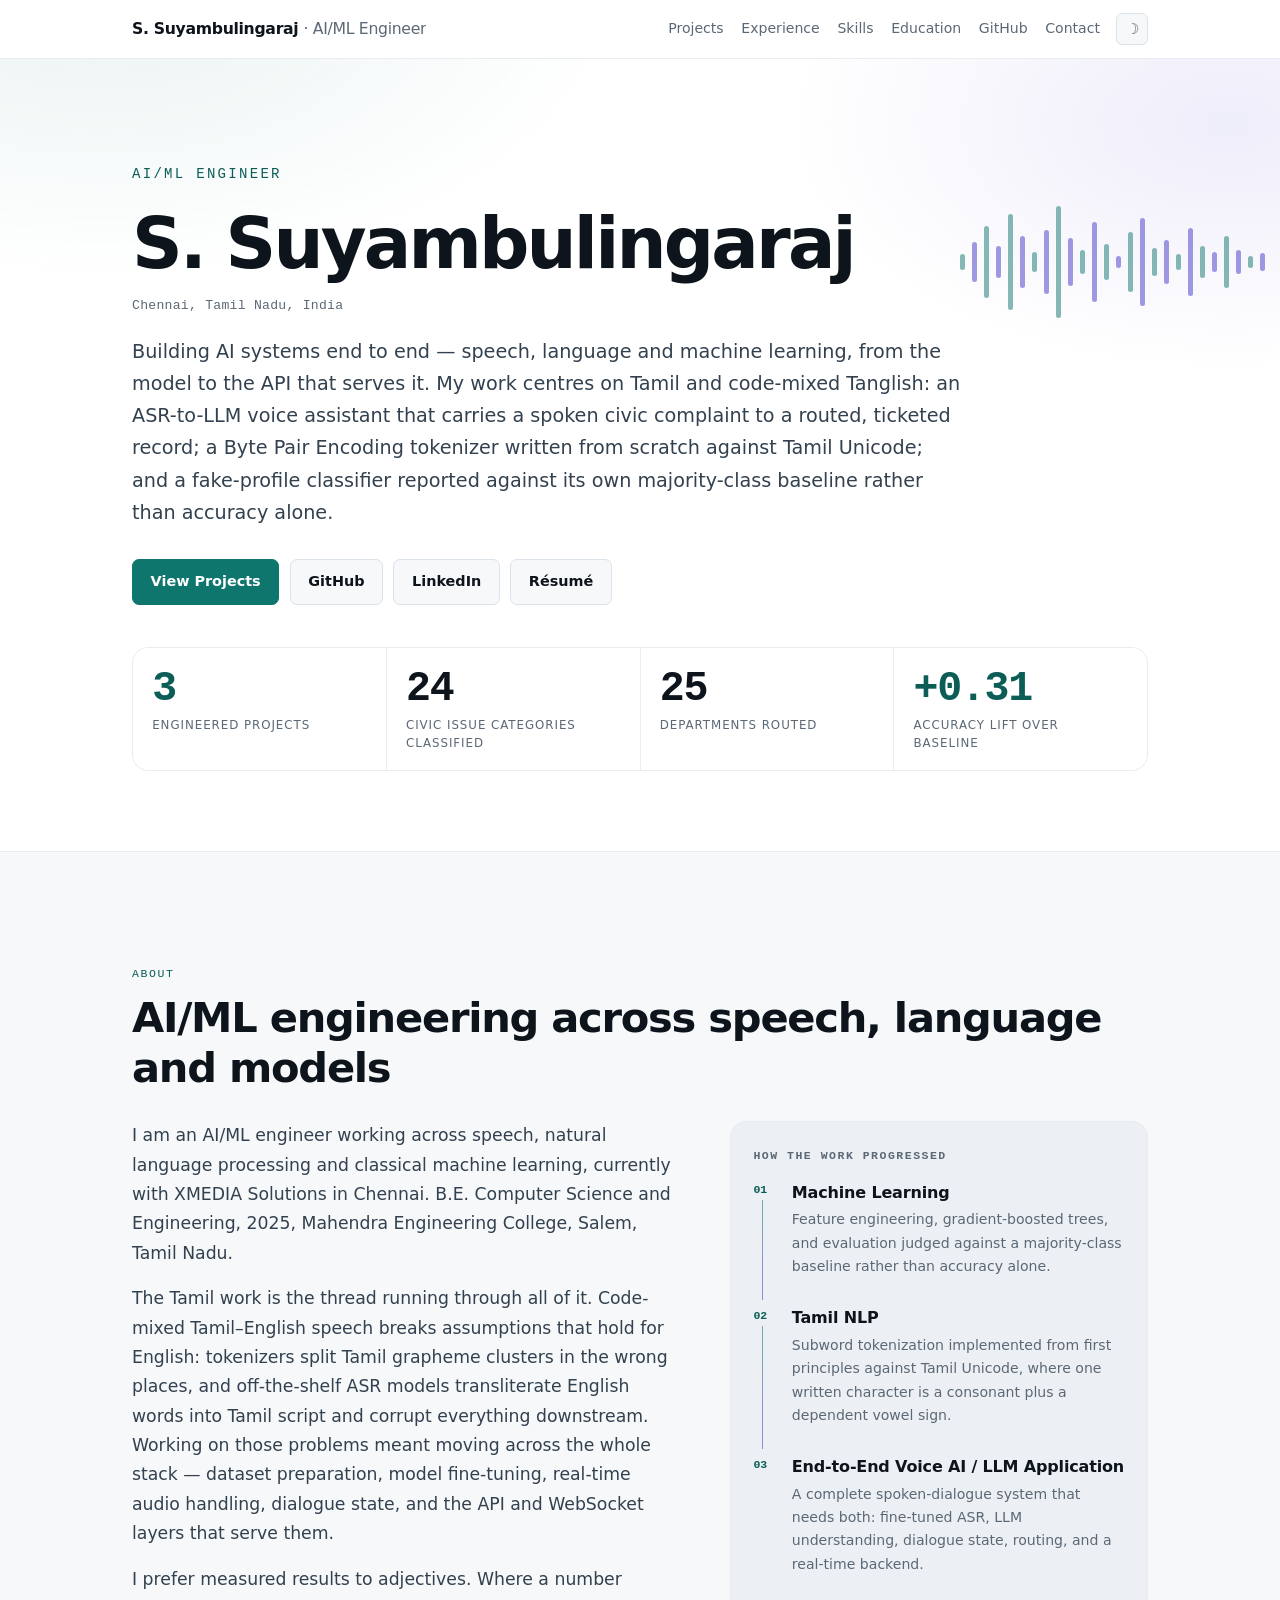
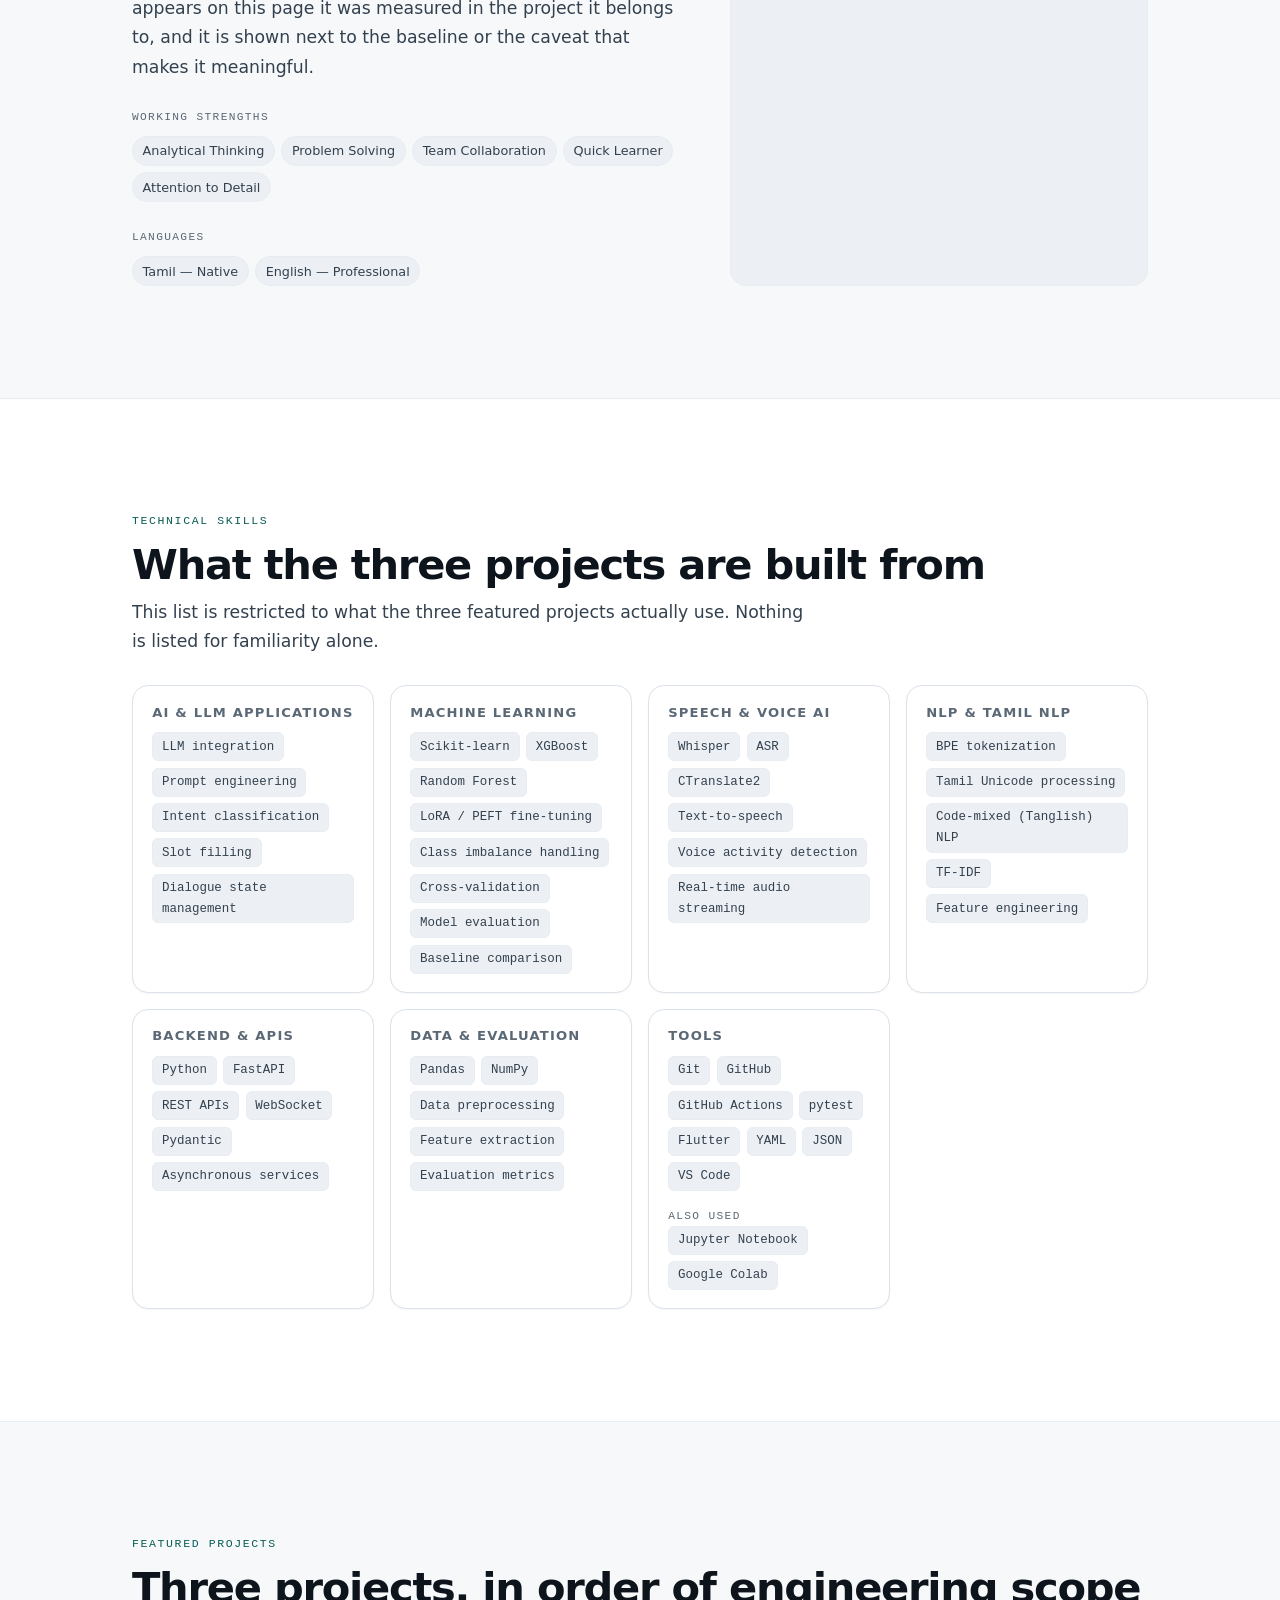
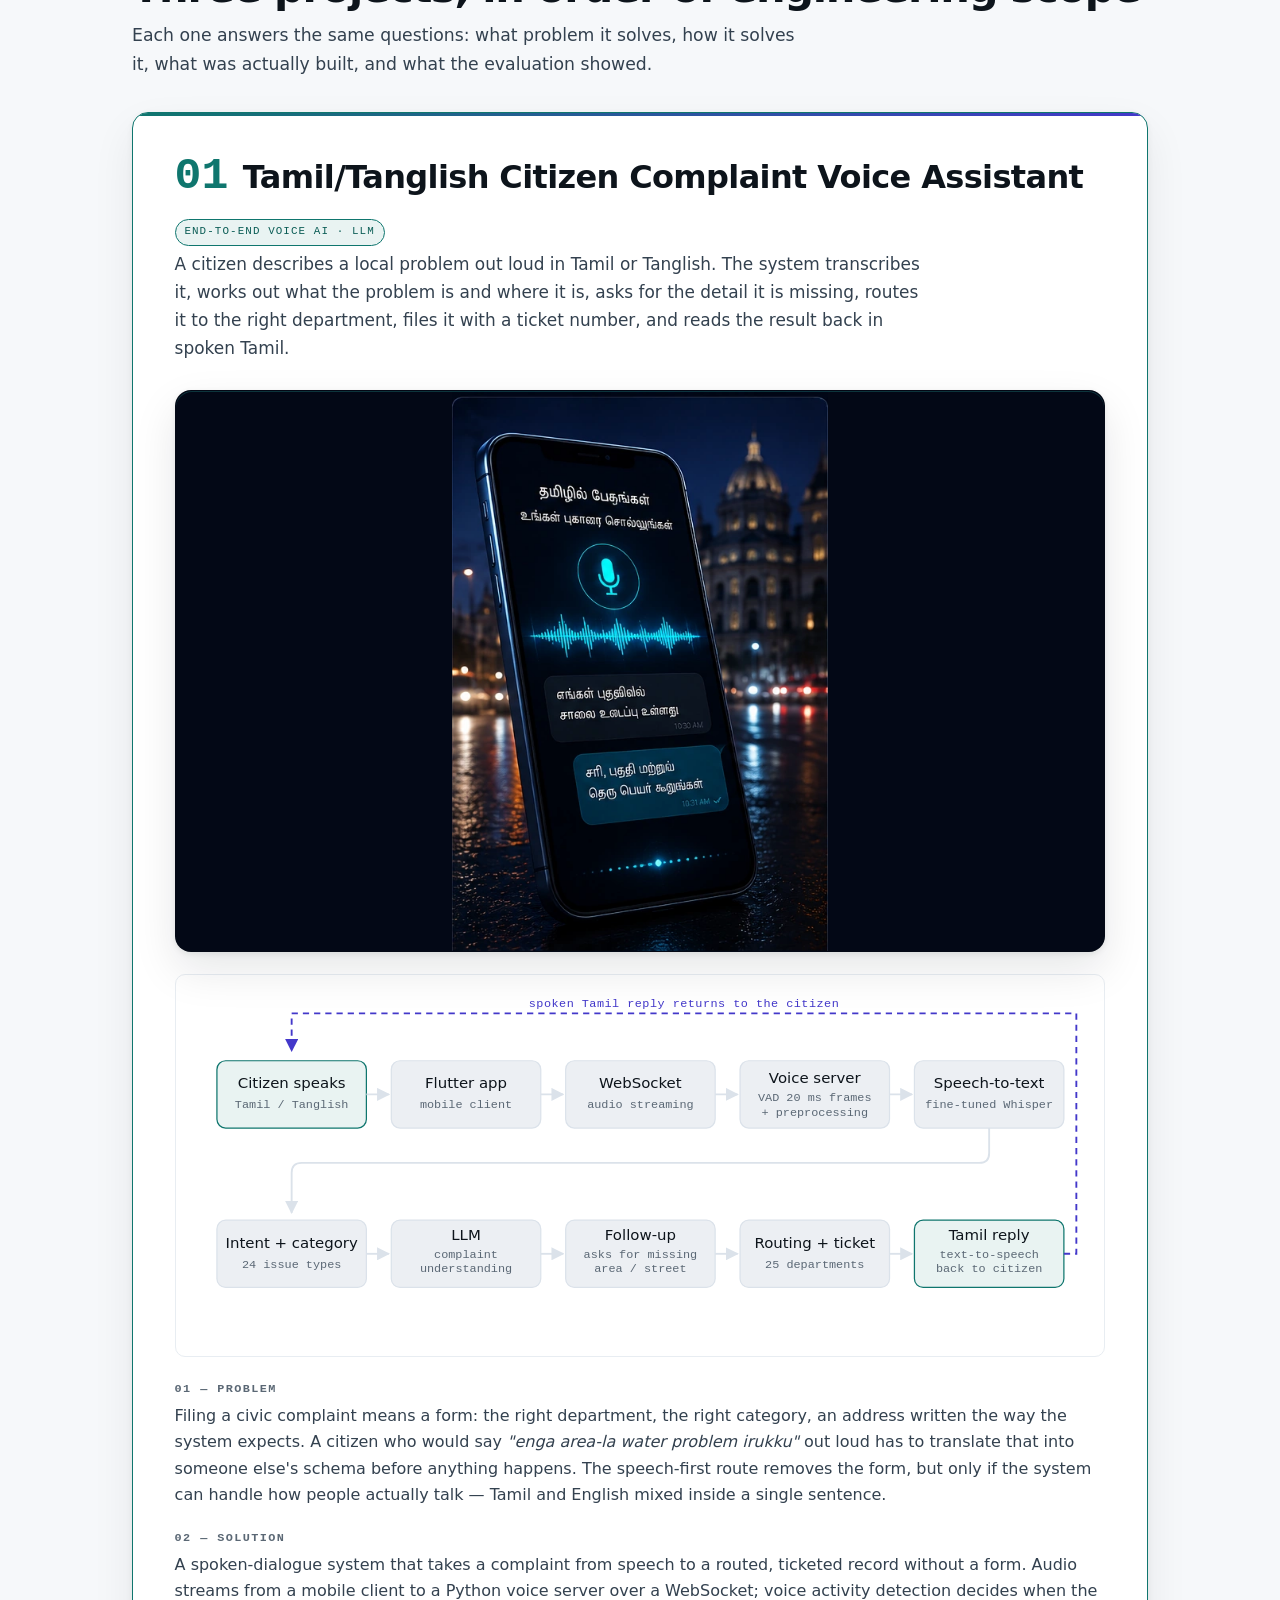
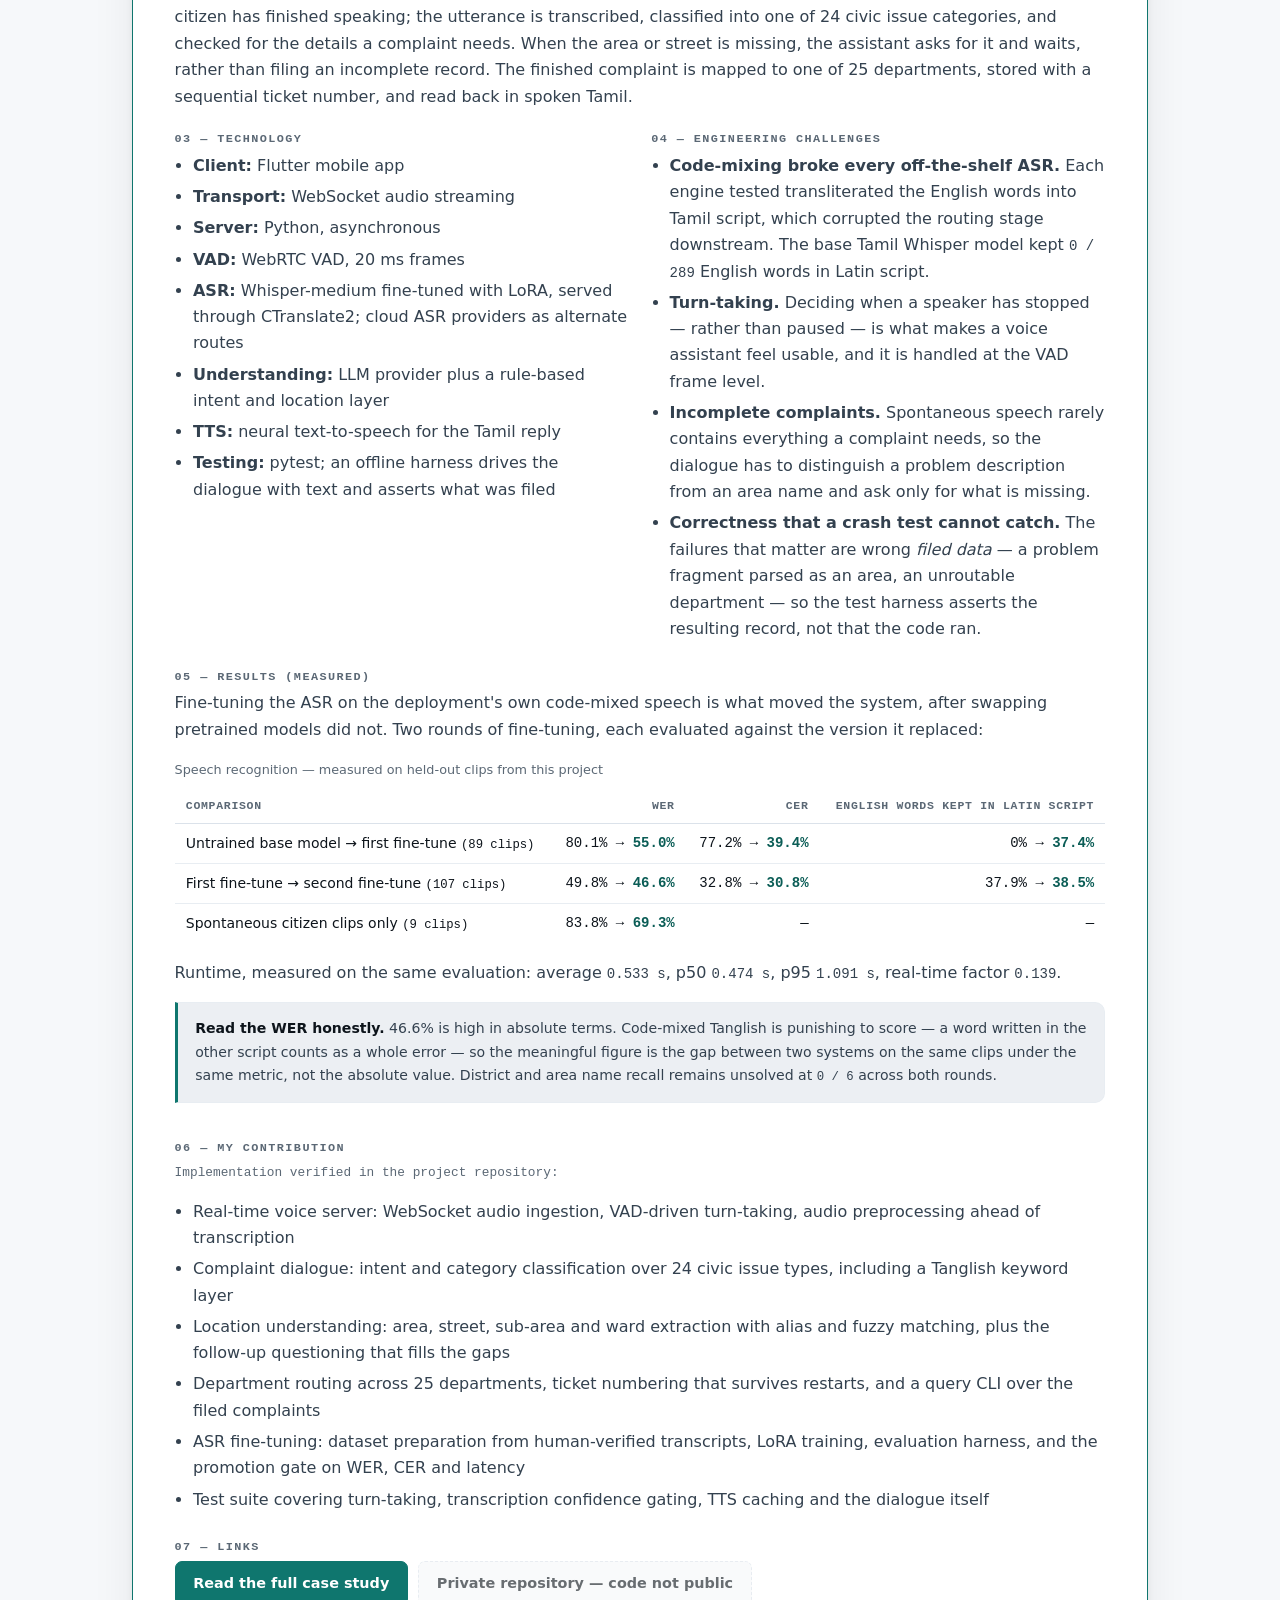
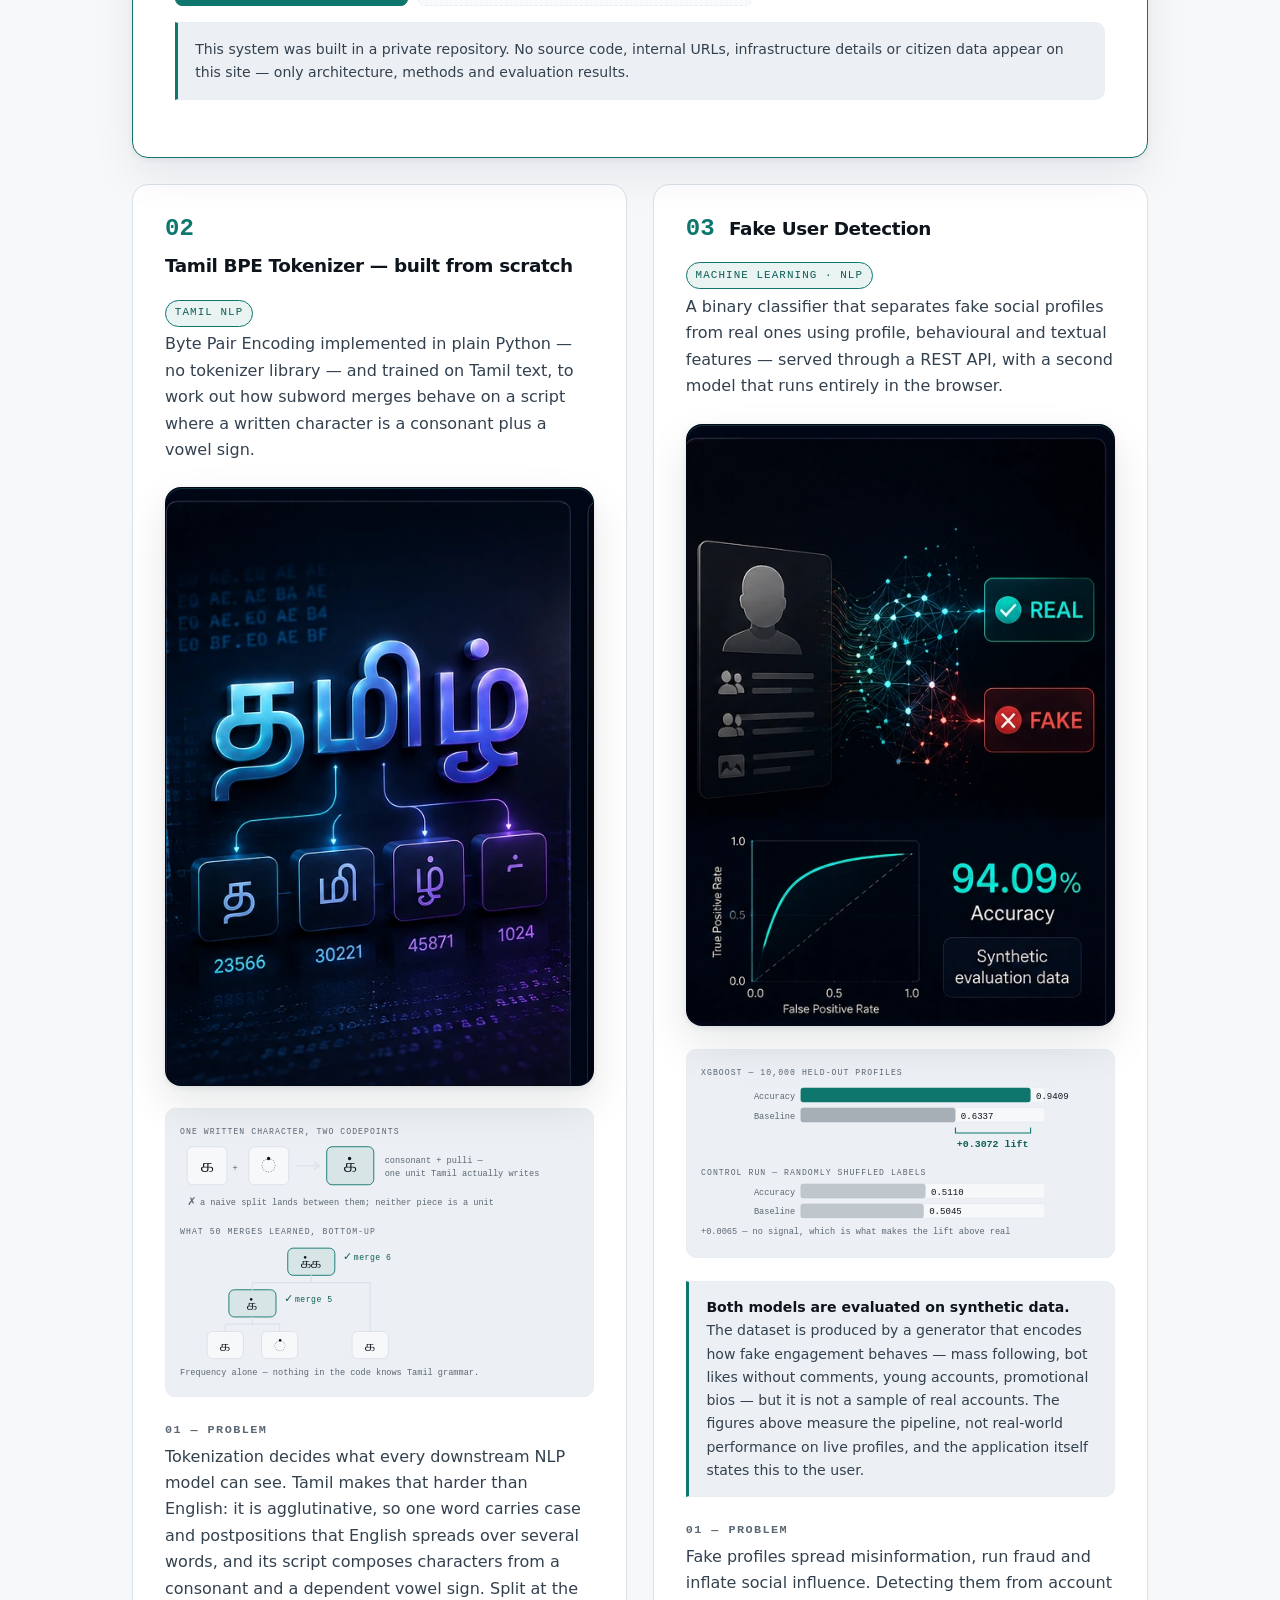
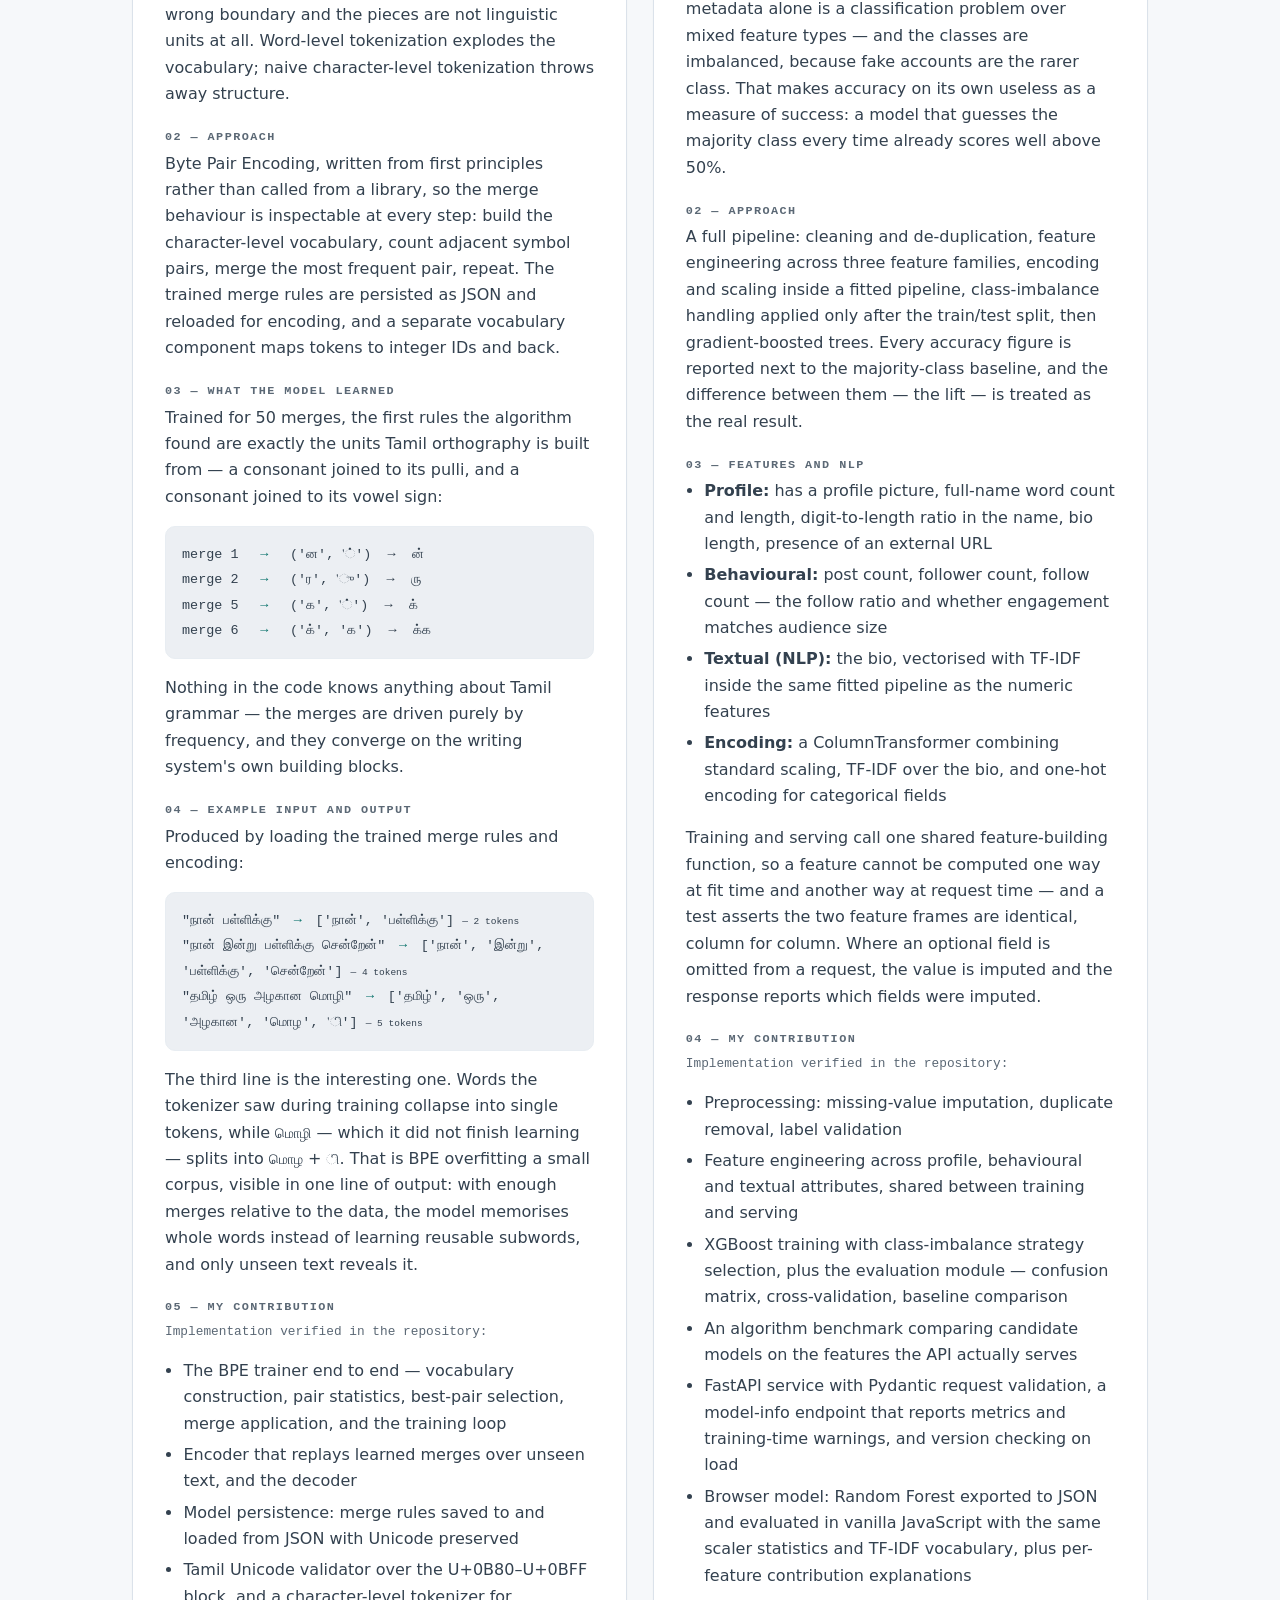
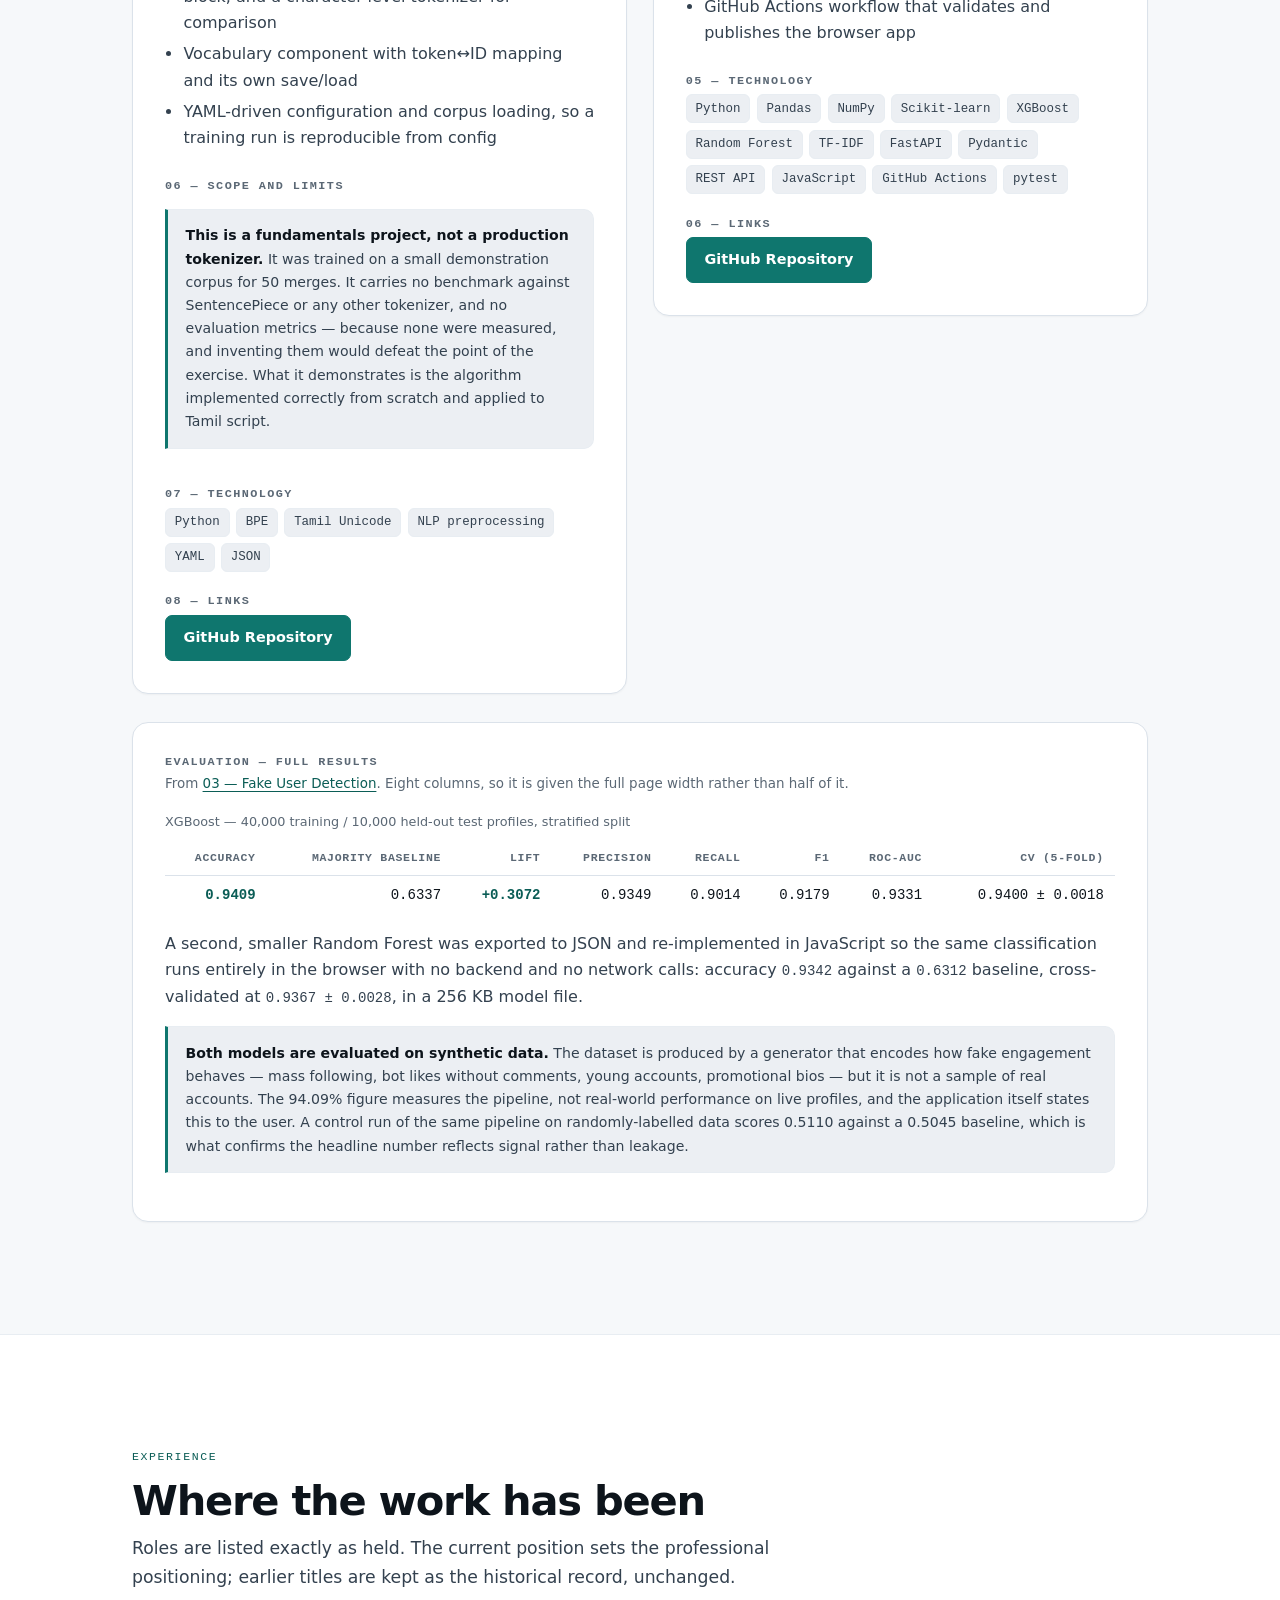
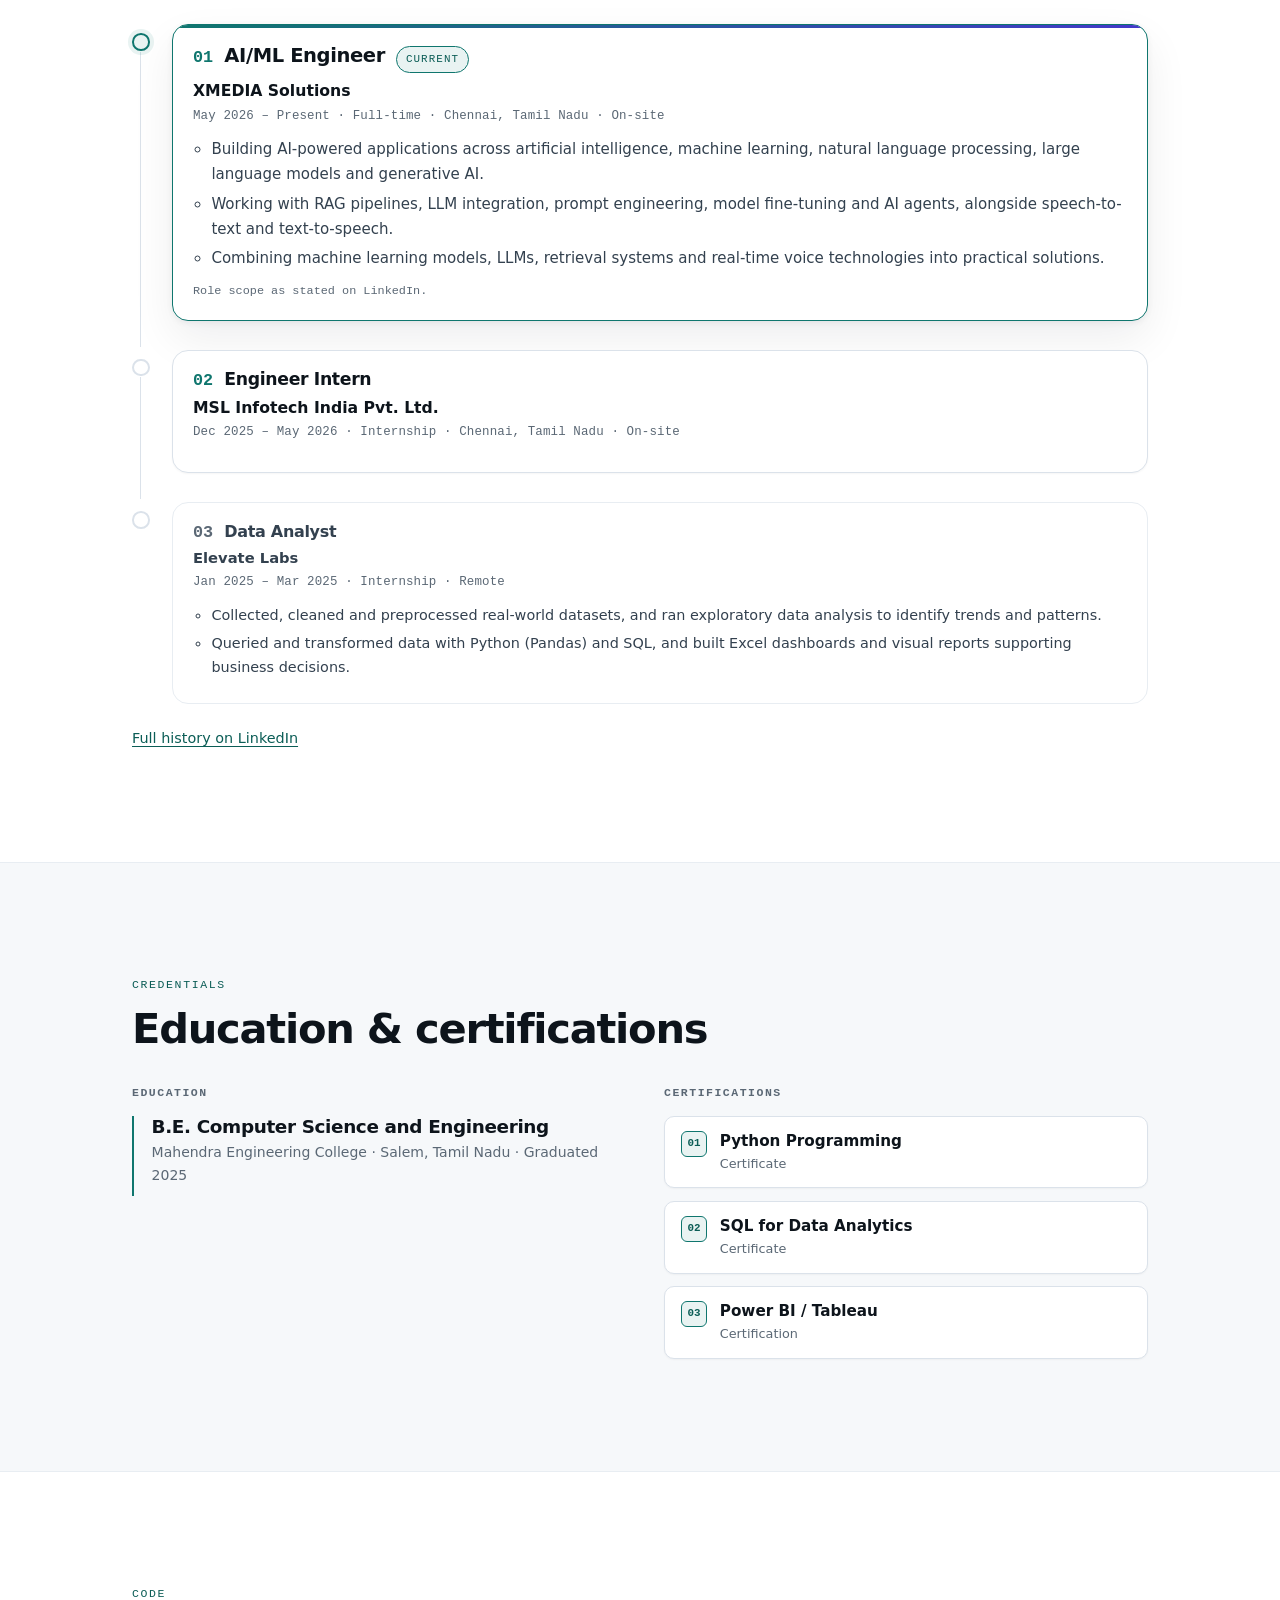
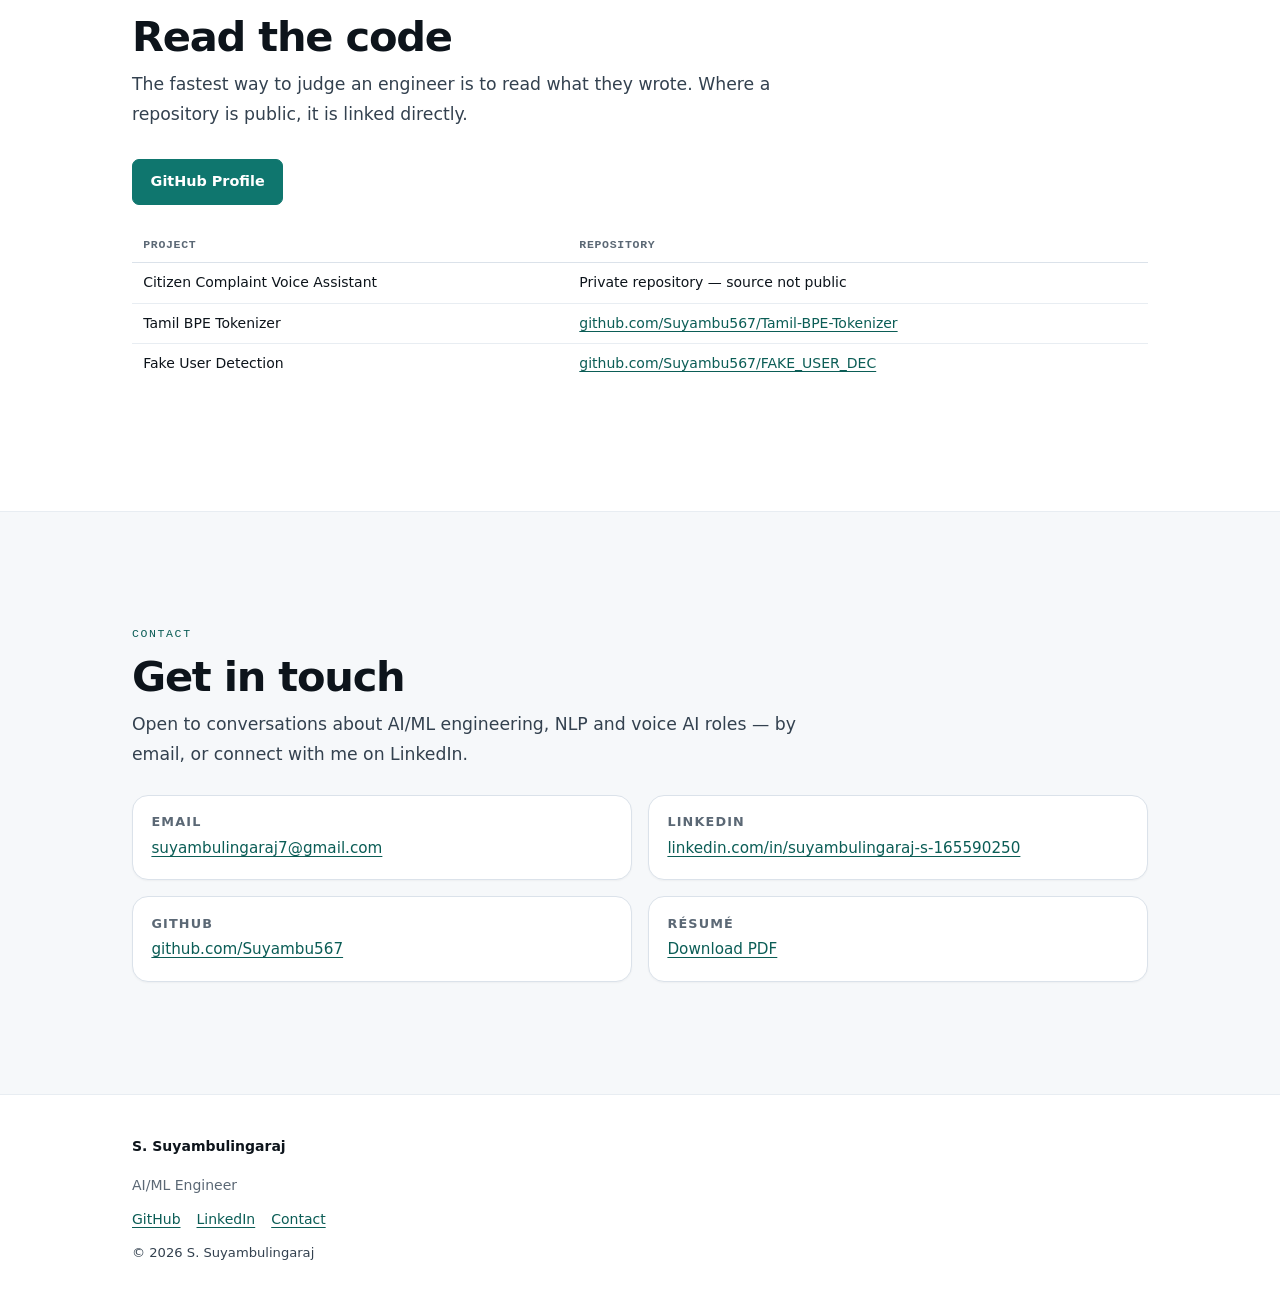
==== commit 7ff189eb: "Add project cover images above the technical diagrams Each project card now opens with a cover image" ====
--- a/index.html
+++ b/index.html
@@ -280,6 +280,13 @@
         detail it is missing, routes it to the right department, files it with a
         ticket number, and reads the result back in spoken Tamil.
       </p>
+
+      <div class="project-shot" style="--shot-bg:#030816">
+        <img src="assets/projects/citizen-complaint-voice-assistant.webp"
+             width="473" height="705"
+             loading="eager" decoding="async" fetchpriority="high"
+             alt="A smartphone at night running a Tamil voice assistant: a glowing microphone button above a live speech waveform, with a Tamil conversation below in which a citizen reports a problem in their area and the assistant asks for the area and street name.">
+      </div>
 
       <div class="diagram">
         <svg viewBox="0 -30 720 280" role="img" aria-labelledby="pipe-title pipe-desc">
@@ -538,6 +545,13 @@
         where a written character is a consonant plus a vowel sign.
       </p>
 
+      <div class="project-shot" style="--shot-bg:#010716">
+        <img src="assets/projects/tamil-bpe-tokenizer.webp"
+             width="510" height="712"
+             loading="lazy" decoding="async" fetchpriority="auto"
+             alt="The Tamil word tamizh rendered large in glowing three-dimensional type, with arrows leading down from it into four separate token blocks, each block captioned with a numeric token identifier, over a dark technical background.">
+      </div>
+
       <div class="viz">
         <svg viewBox="0 0 440 282" role="img" aria-labelledby="bpe-title bpe-desc">
           <title id="bpe-title">Why Tamil needs subword merges, and the merges the trainer found</title>
@@ -721,6 +735,13 @@
         profile, behavioural and textual features — served through a REST API, with a
         second model that runs entirely in the browser.
       </p>
+
+      <div class="project-shot" style="--shot-bg:#000716">
+        <img src="assets/projects/fake-user-detection.webp"
+             width="509" height="716"
+             loading="lazy" decoding="async" fetchpriority="auto"
+             alt="A social profile card on the left feeding a network of glowing connected nodes that resolves into two outcomes, real in teal and fake in red, above an ROC curve plotted from false positive rate against true positive rate, a 94.09 percent accuracy figure, and a label reading synthetic evaluation data.">
+      </div>
 
       <div class="viz">
         <svg viewBox="0 0 440 194" role="img" aria-labelledby="lift-title lift-desc">
--- a/css/styles.css
+++ b/css/styles.css
@@ -509,6 +509,71 @@
 }
 .io .arrow { color: var(--accent); padding: 0 .35rem; }
 
+/* ---------- project cover images ----------
+   The image tells the story; the SVG diagram below it carries the evidence.
+   Both are dark by design, so in light mode the frame reads as a deliberate
+   panel rather than an accident: a heavier border and a soft outer glow set
+   it apart from the page instead of letting it float. */
+
+.project-shot {
+  position: relative;
+  margin: 1.5rem 0 0;
+  border-radius: var(--radius-lg);
+  overflow: hidden;
+  /* Sampled from each artwork's own corners, so a portrait image centred on a
+     wide panel shows no visible letterbox — the panel and the picture share a
+     background. */
+  background: var(--shot-bg, #05080f);
+  border: 1px solid var(--border);
+  box-shadow: var(--elev-1);
+}
+/* The artwork is portrait. In the narrow two-up columns it simply fills the
+   width; in the wide hero card it would become absurdly tall, so there it is
+   height-capped and centred on the panel instead of stretched. */
+.project-hero .project-shot { display: grid; place-items: center; }
+.project-hero .project-shot img {
+  width: auto; max-width: 100%;
+  max-height: clamp(320px, 52vw, 560px);
+}
+.project-shot img {
+  display: block;
+  width: 100%;
+  height: auto;
+  /* width/height attributes are set in the markup, so the browser reserves the
+     right box before the file arrives and the page never jumps. */
+}
+/* A hairline of the accent along the top ties the panel to the site's palette. */
+.project-shot::after {
+  content: ""; position: absolute; inset: 0; pointer-events: none;
+  border-radius: inherit;
+  box-shadow: inset 0 1px 0 rgba(45, 209, 197, .22);
+}
+.project-hero .project-shot { margin-top: 1.7rem; }
+
+/* In light mode the dark panel needs to look chosen, not stranded. */
+:root:not([data-theme="dark"]) .project-shot {
+  border-color: rgba(13, 20, 27, .14);
+  box-shadow: 0 2px 6px rgba(13, 20, 27, .08), 0 18px 44px rgba(13, 20, 27, .10);
+}
+@media (prefers-color-scheme: dark) {
+  :root:not([data-theme="light"]) .project-shot { box-shadow: var(--elev-1); }
+}
+:root[data-theme="dark"] .project-shot { box-shadow: var(--elev-1); }
+
+/* The image arrives with its card rather than through a second observer of its
+   own: one nested inside the other is redundant, and the two race. */
+@media (prefers-reduced-motion: no-preference) {
+  .js .reveal .project-shot img { opacity: 0; transform: scale(1.035); }
+  .js .reveal.is-in .project-shot img {
+    opacity: 1; transform: none;
+    transition: opacity .6s cubic-bezier(.2,.7,.2,1) .1s,
+                transform .7s cubic-bezier(.2,.7,.2,1) .1s;
+  }
+  .project-shot { transition: box-shadow .28s ease, border-color .28s ease; }
+  .project-shot:hover { border-color: var(--accent); }
+  .project-shot:hover img { transform: scale(1.022); transition: transform .5s cubic-bezier(.2,.7,.2,1); }
+}
+
 /* ---------- diagrams and project visuals ---------- */
 
 .diagram {
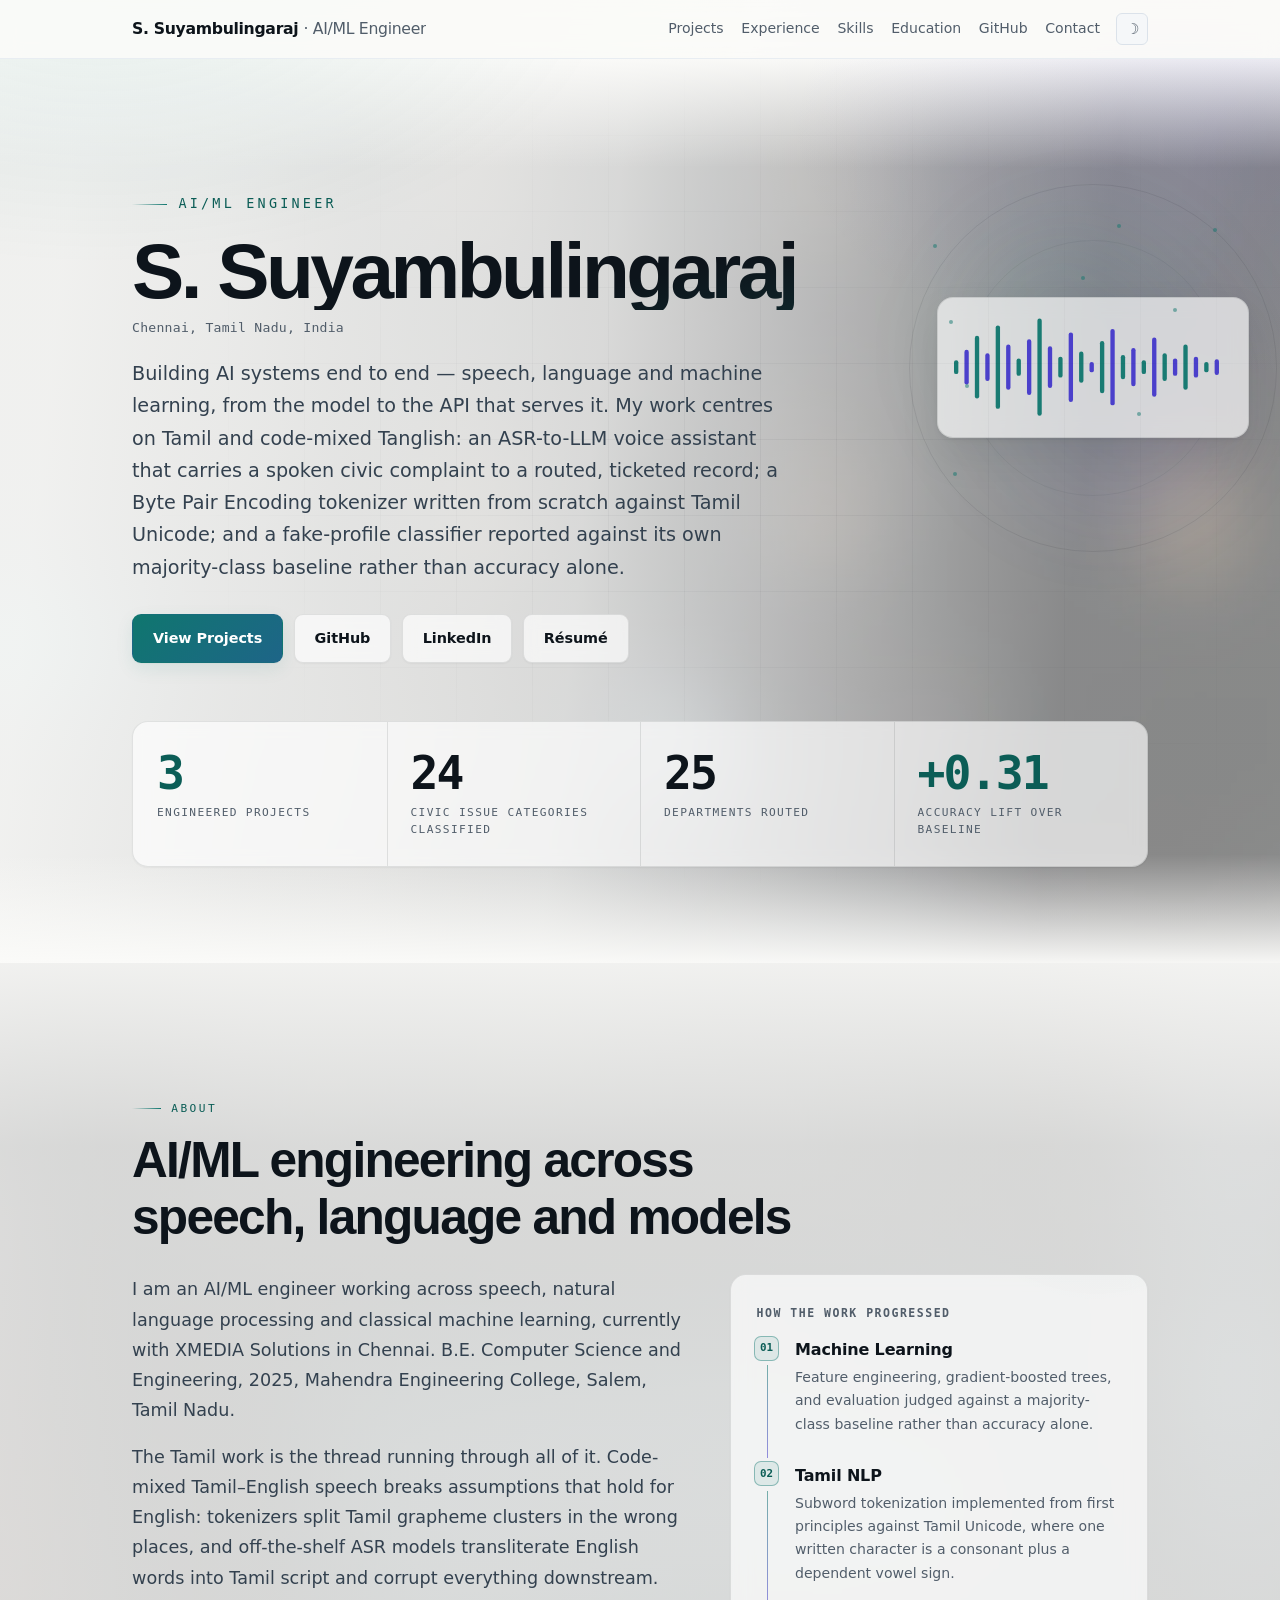
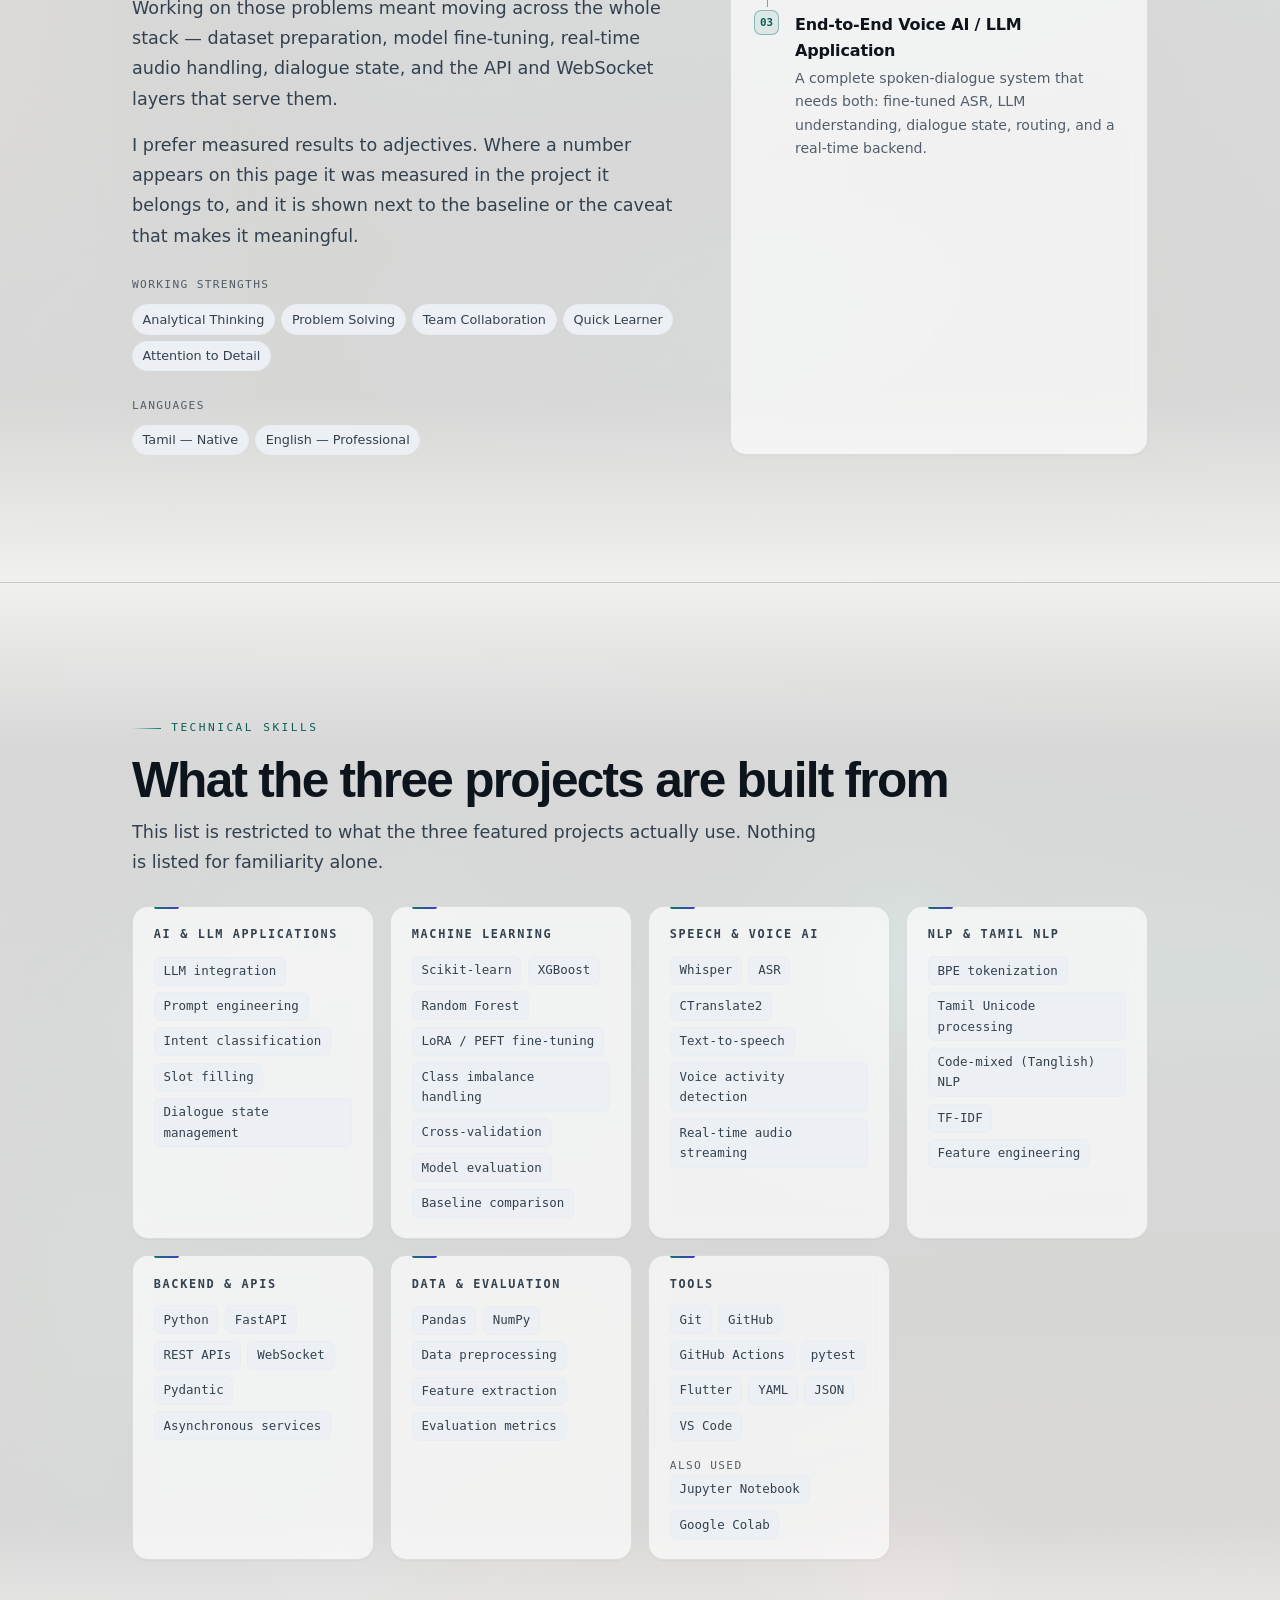
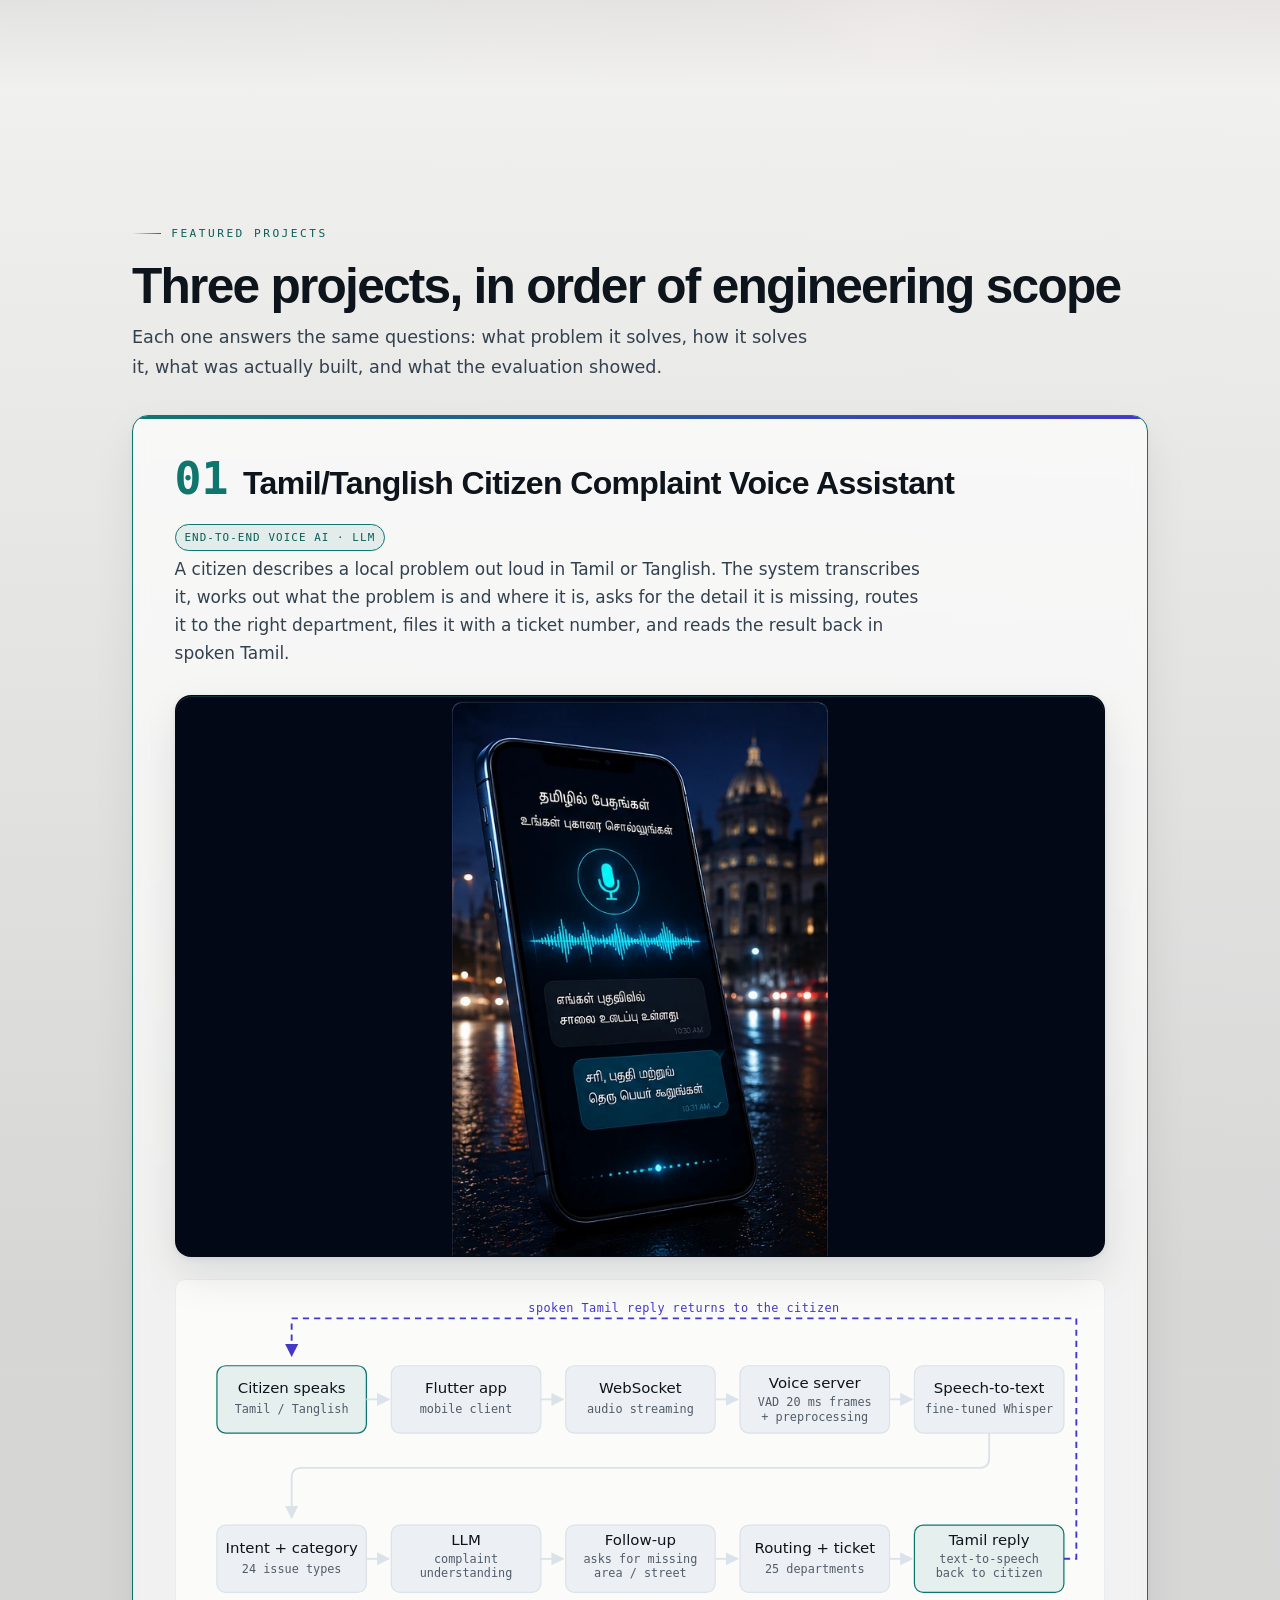
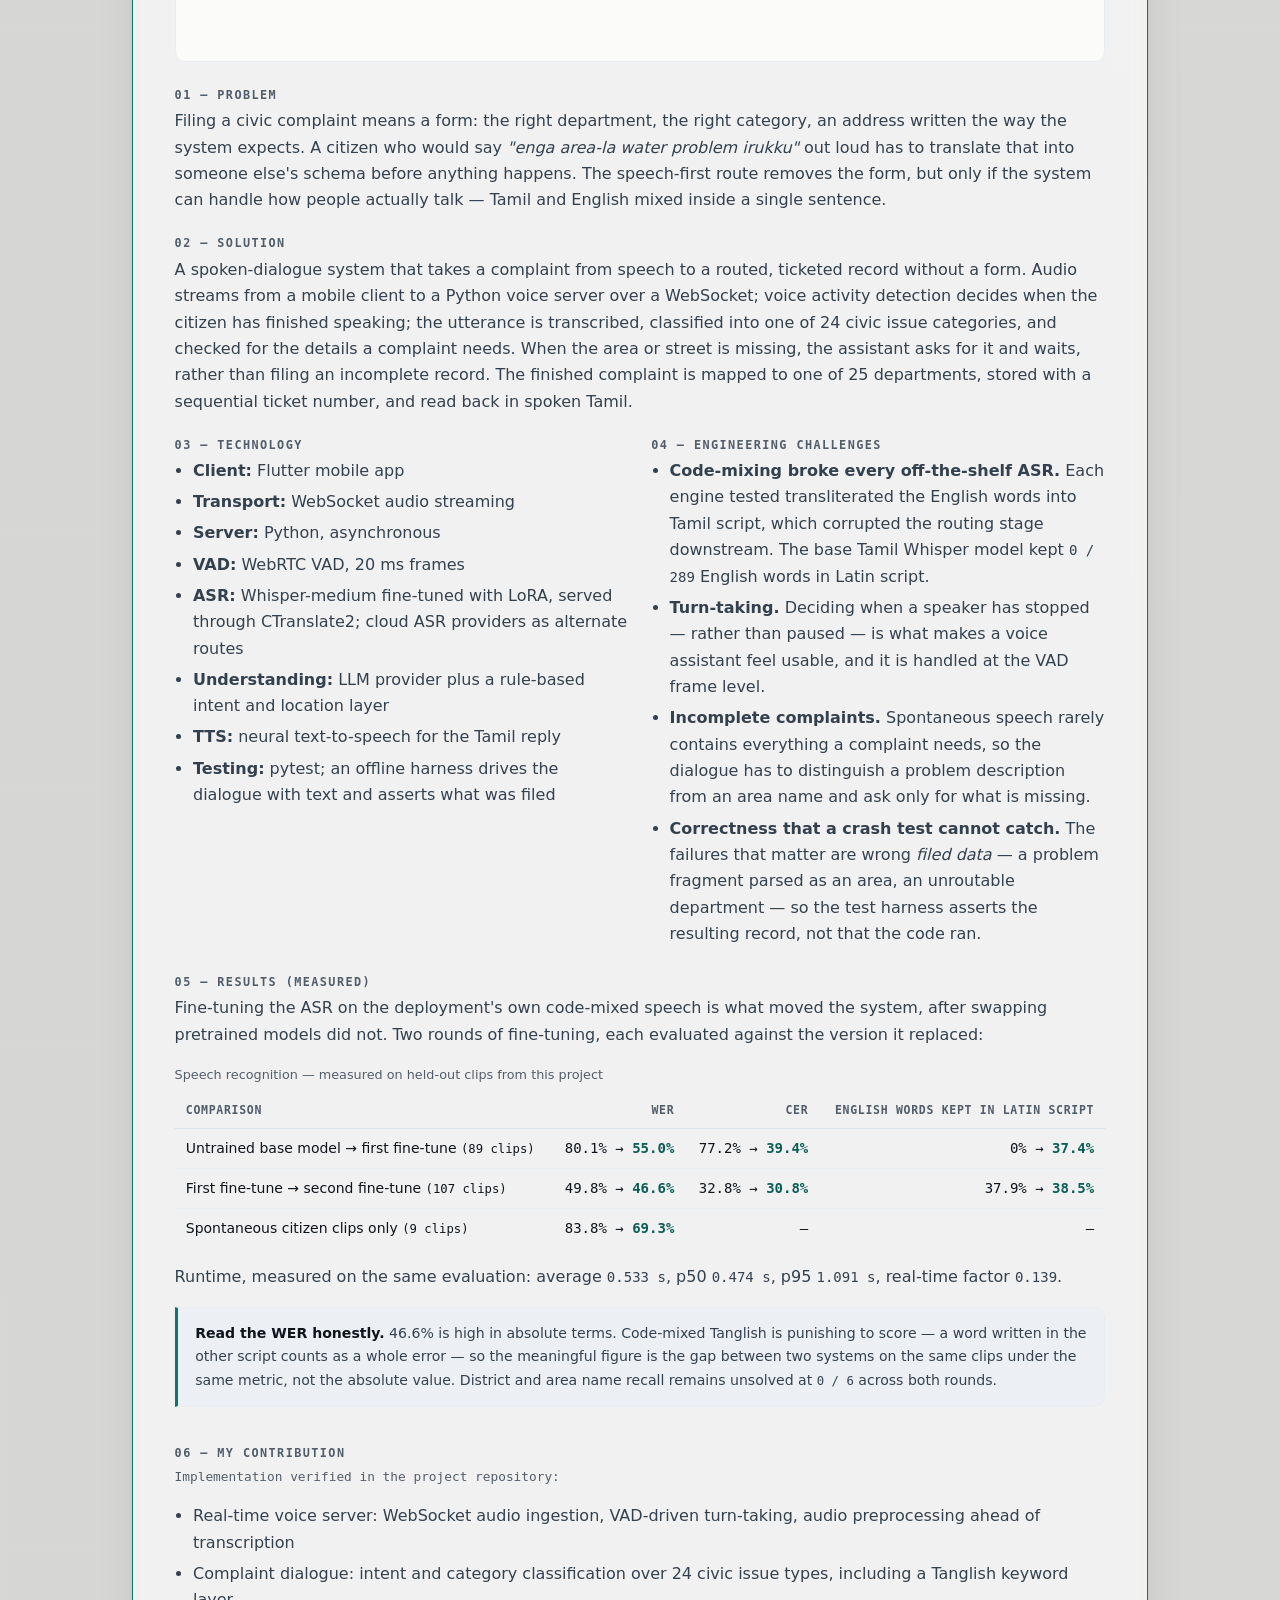
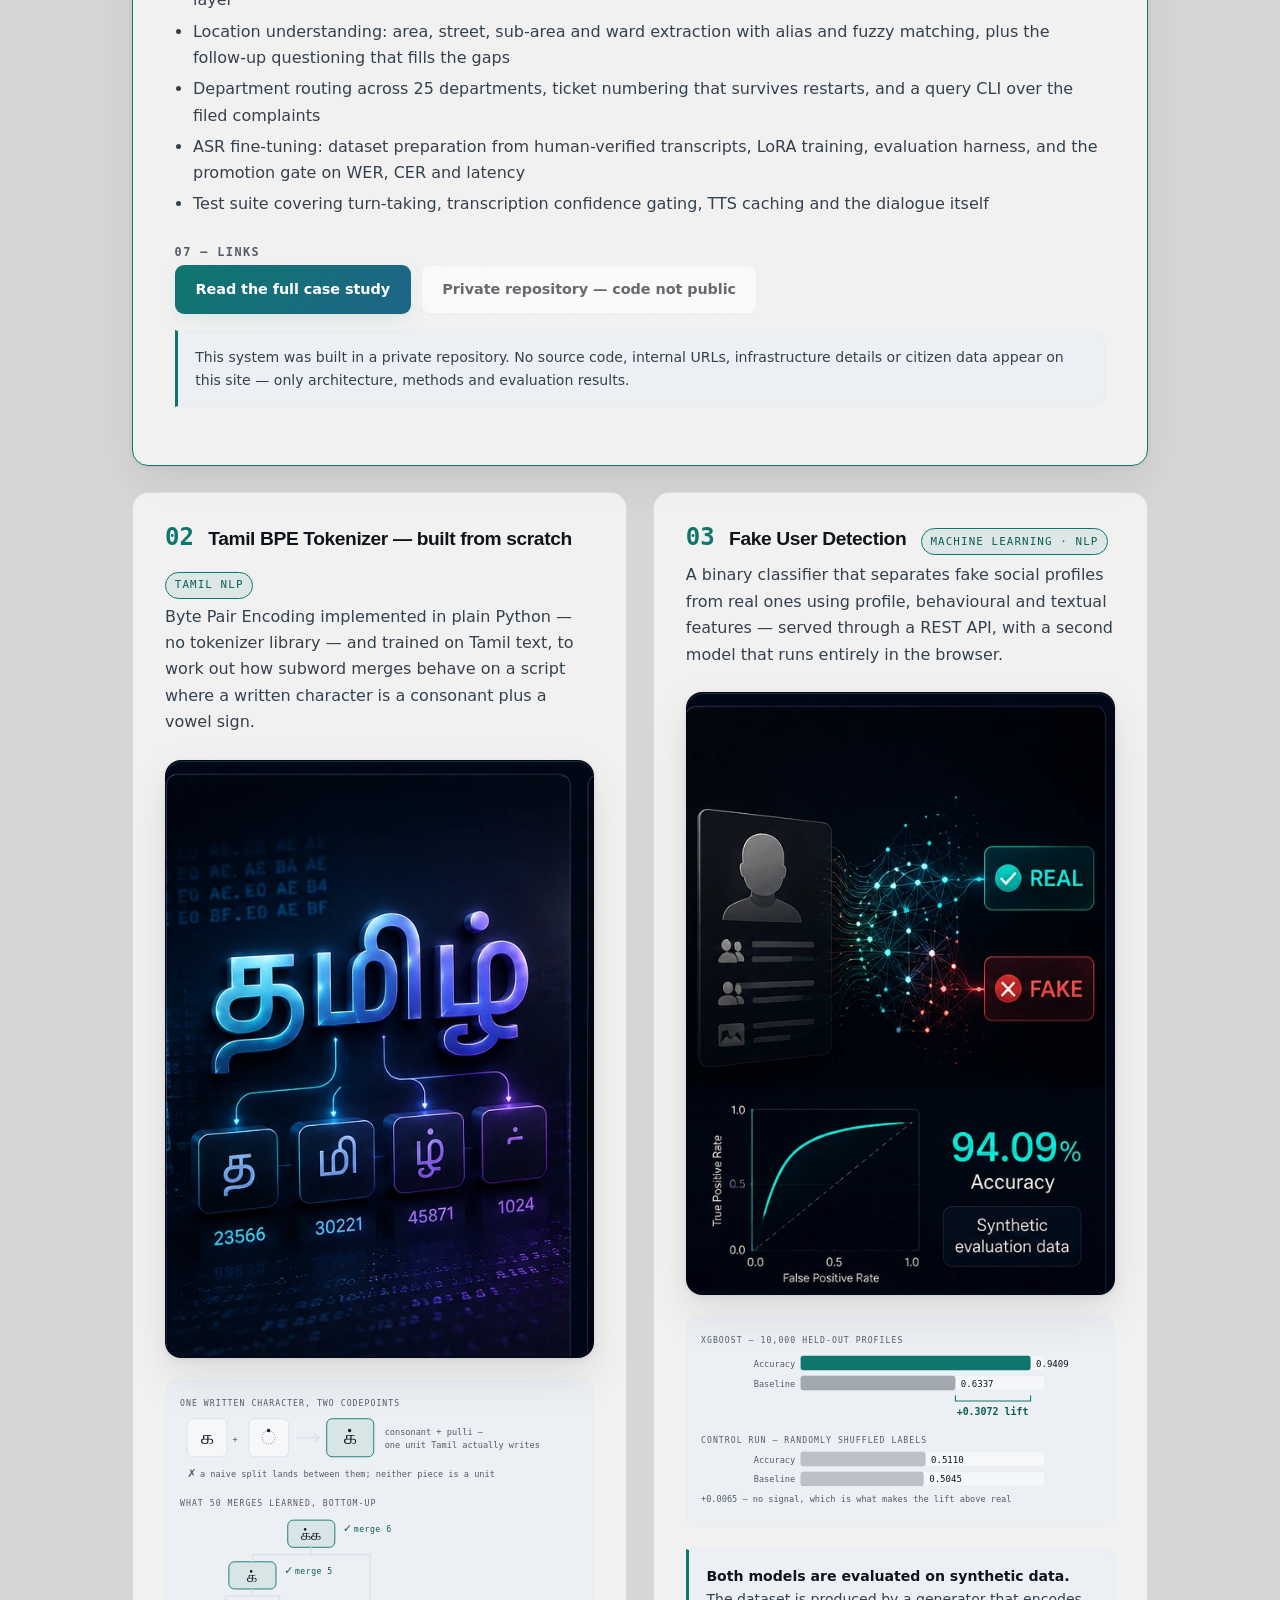
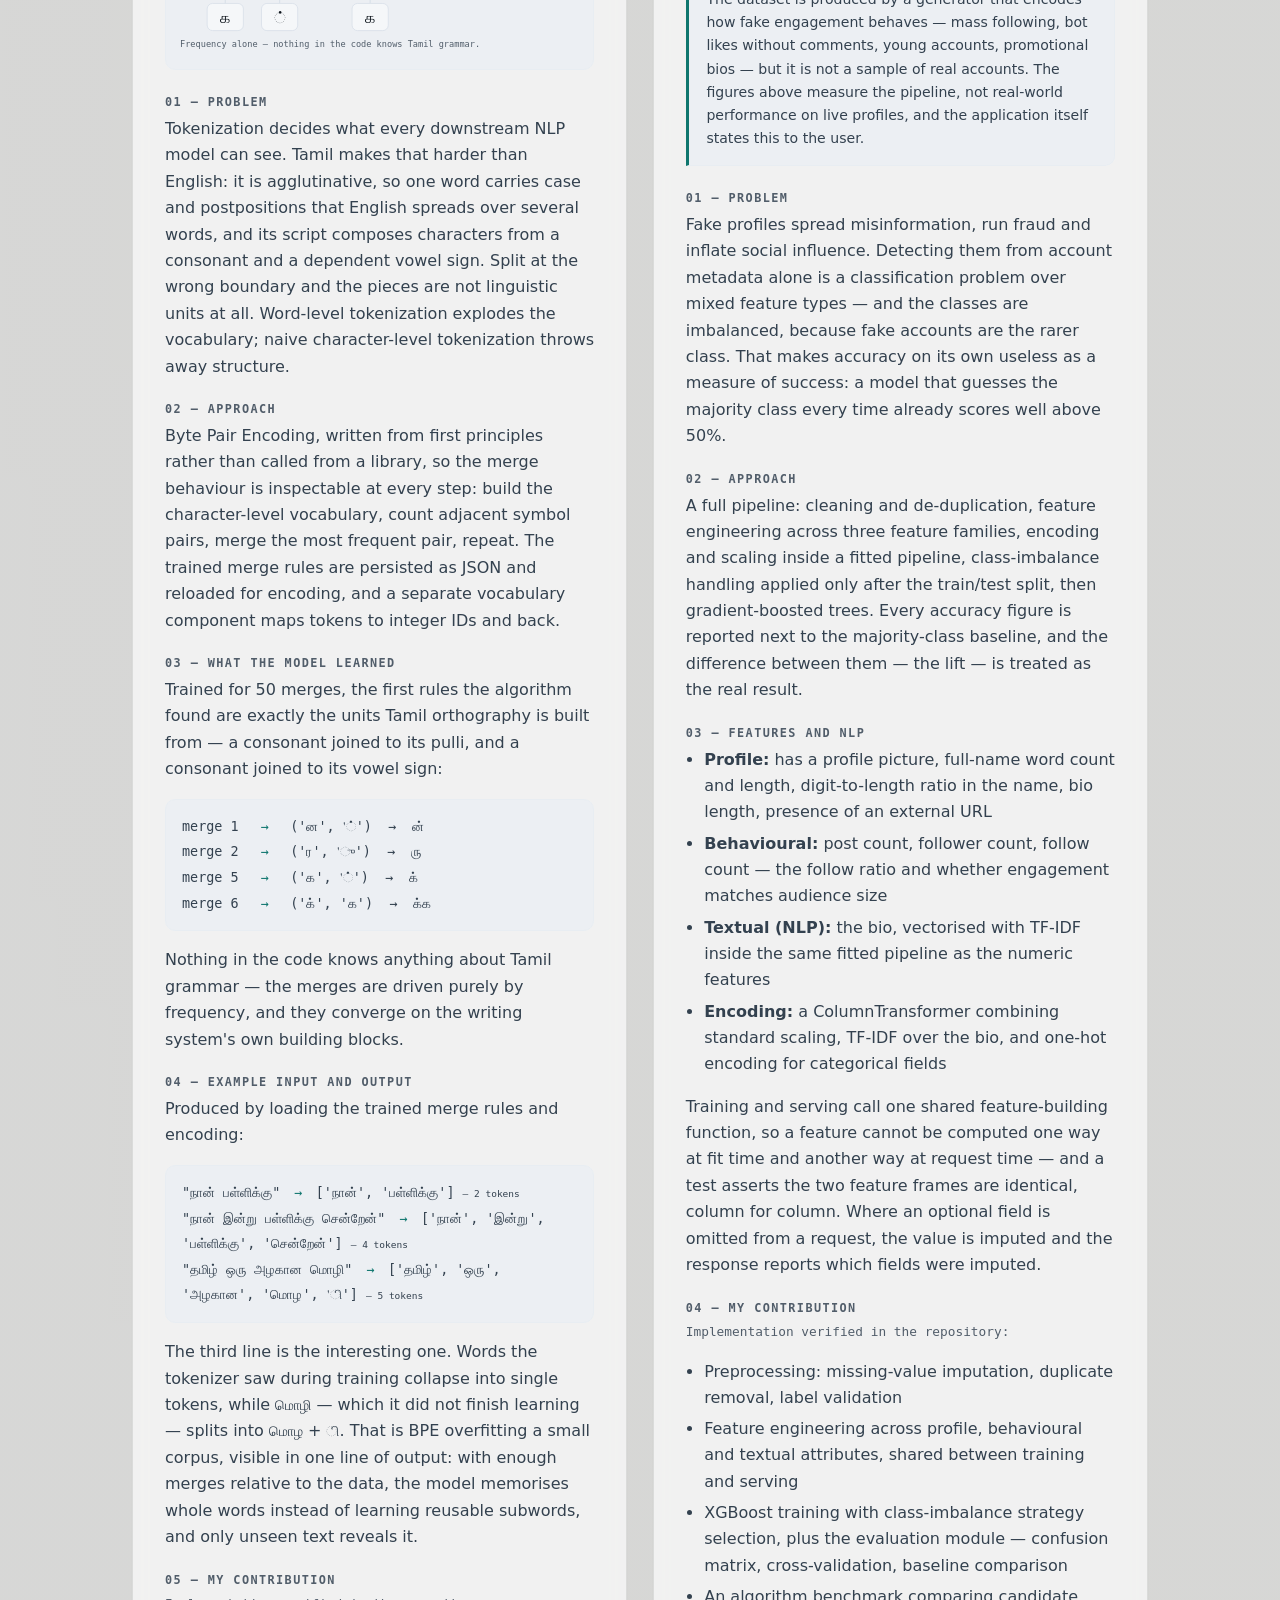
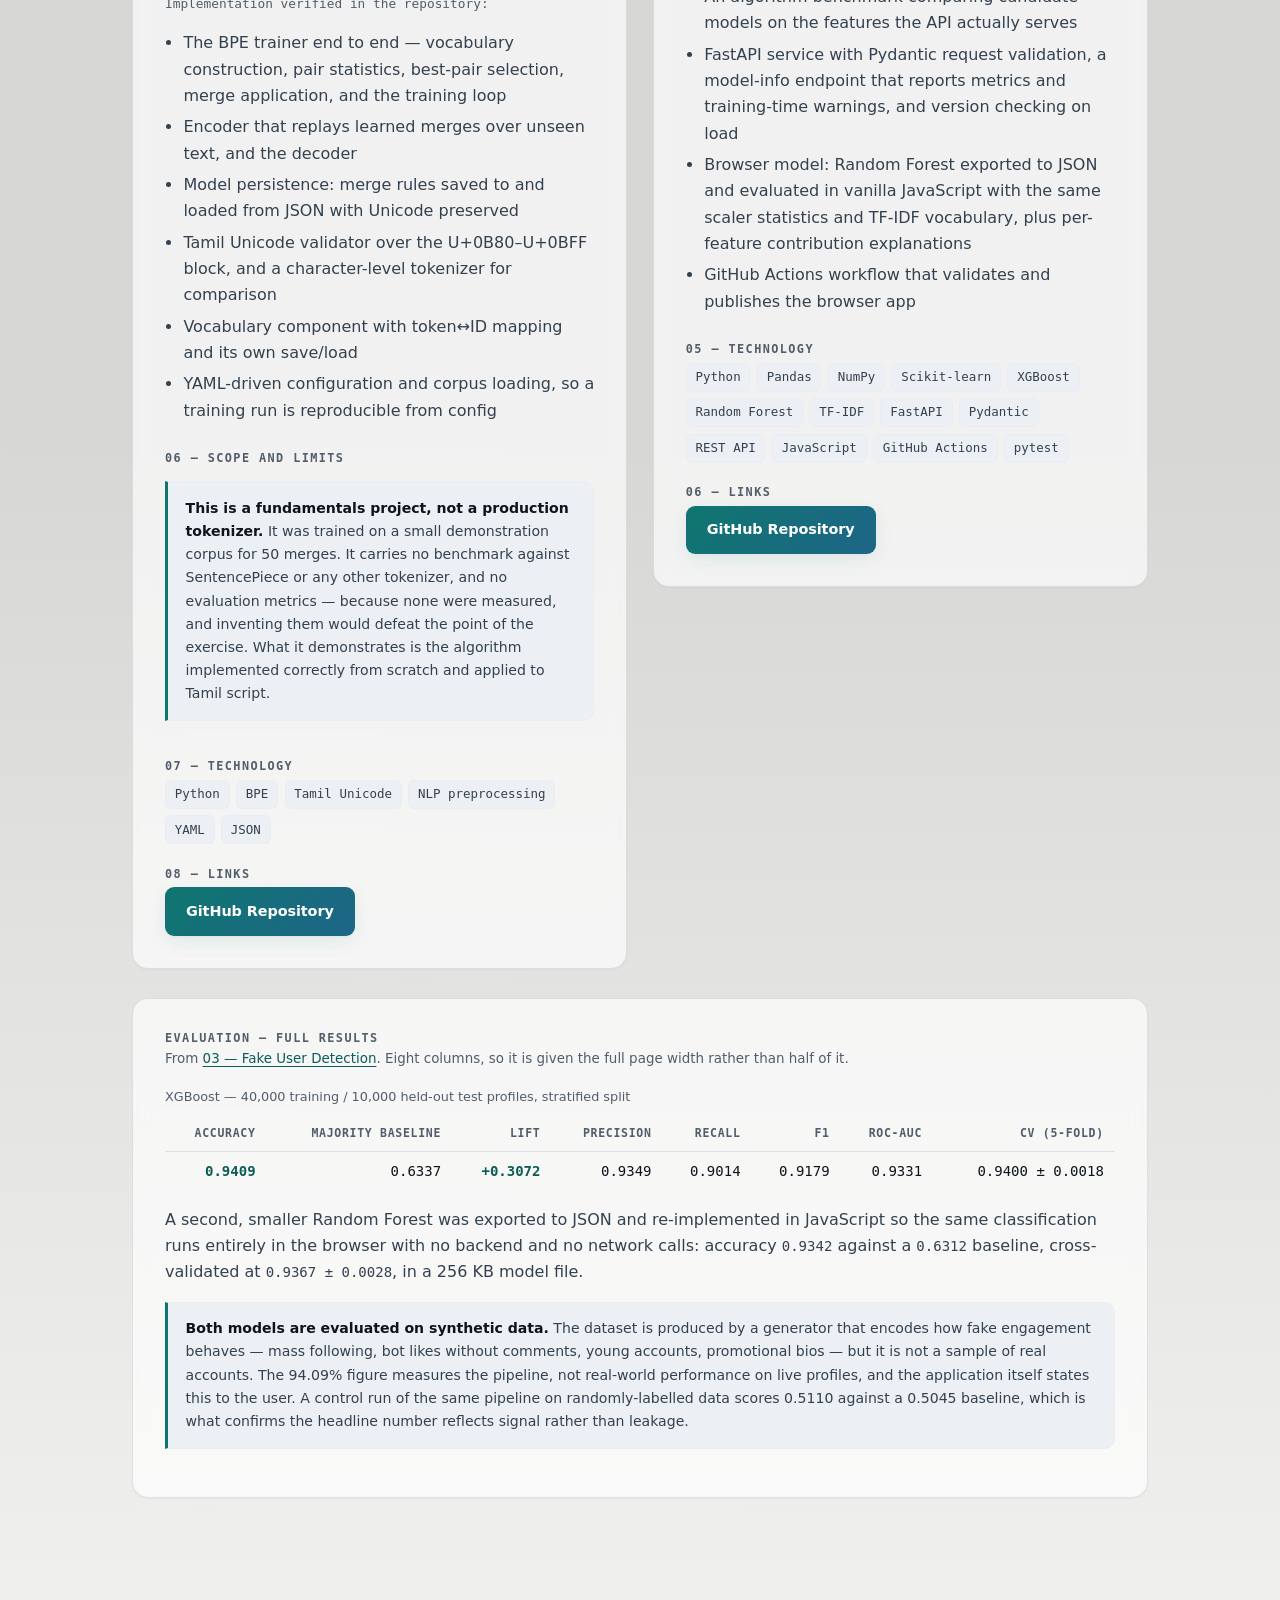
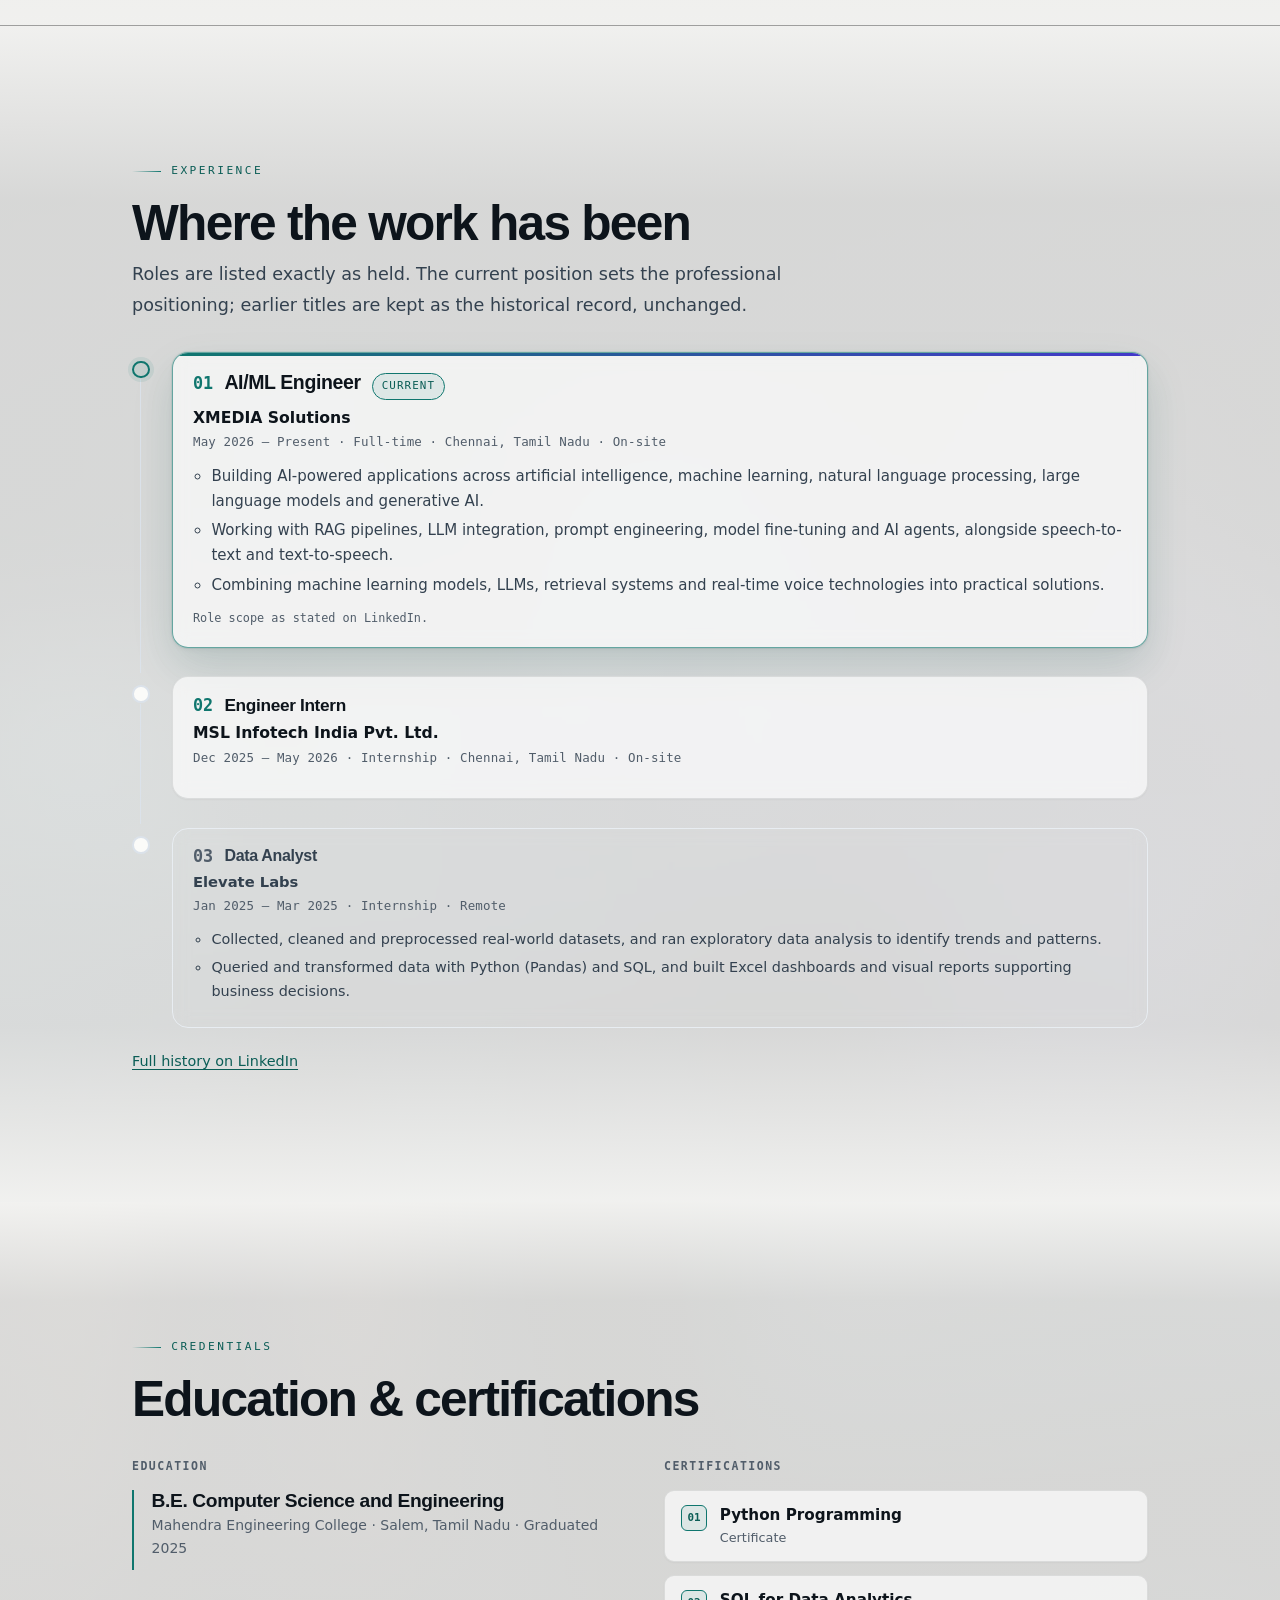
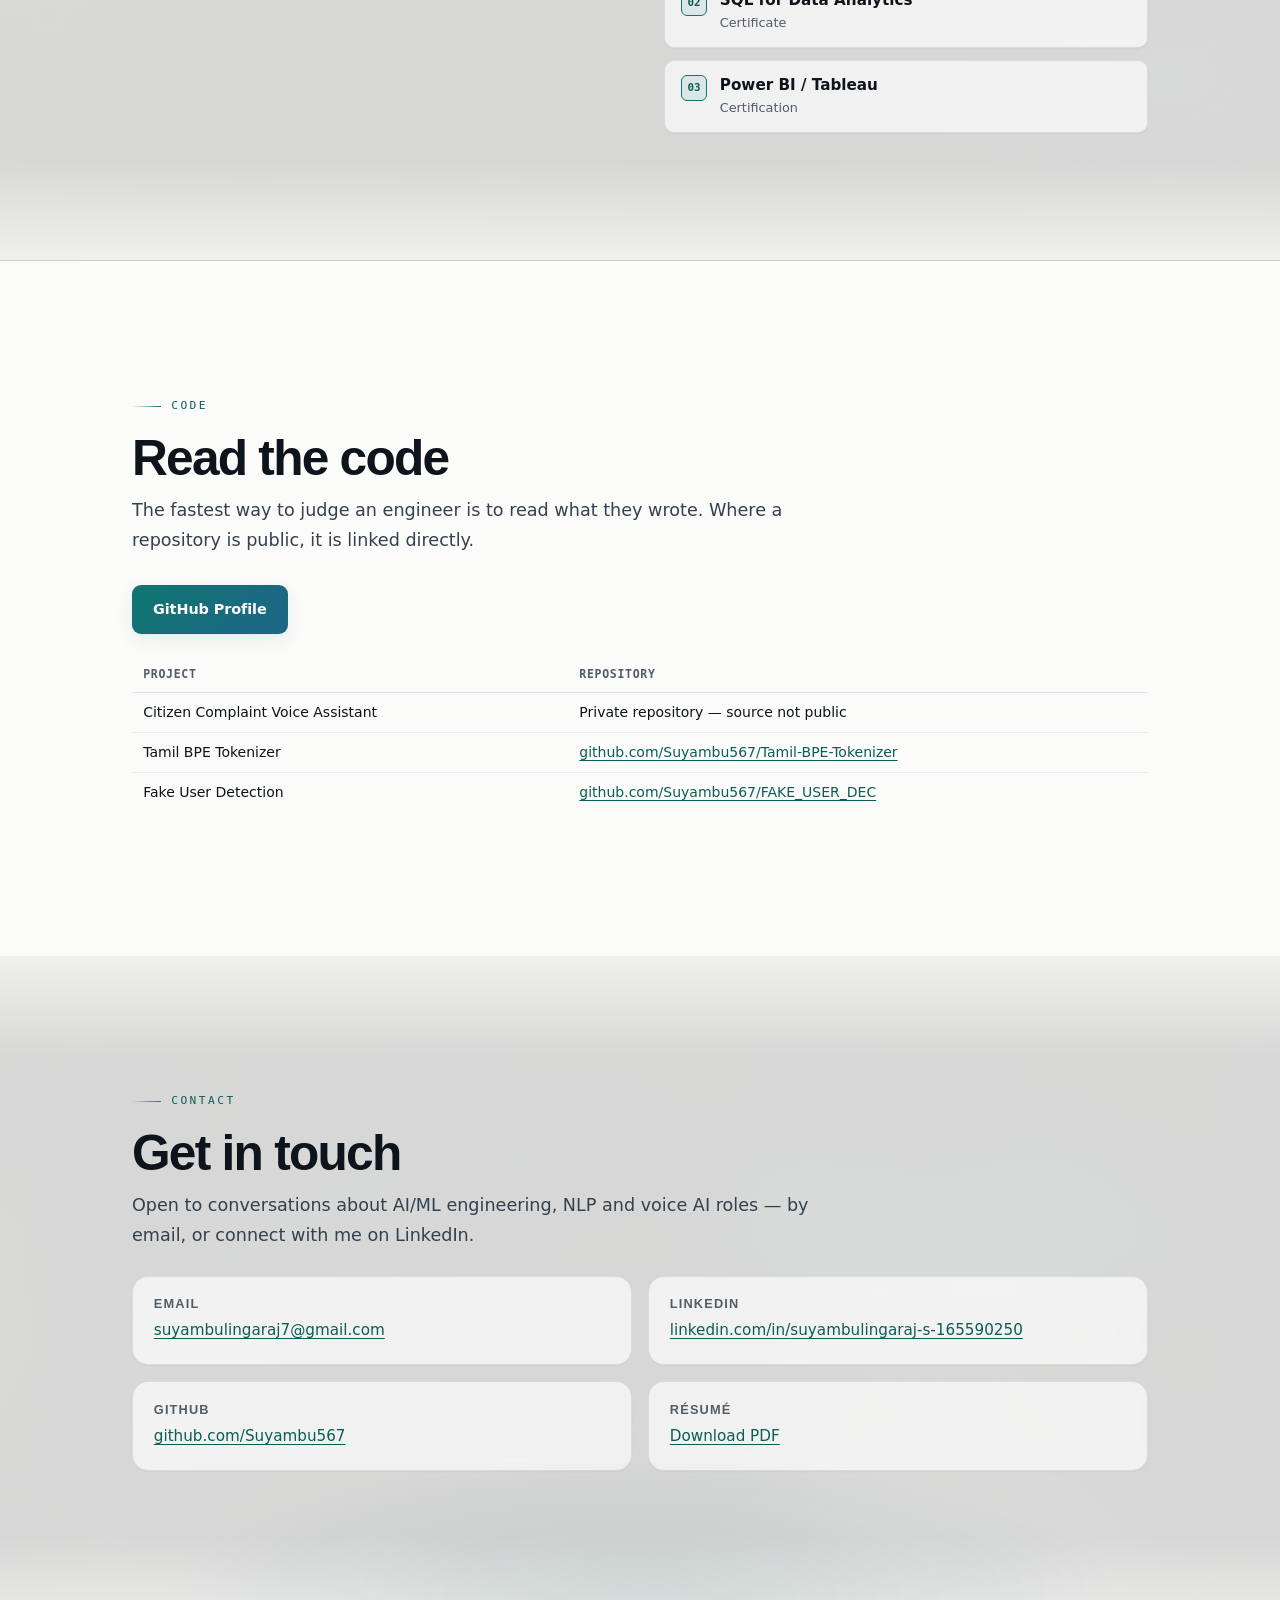
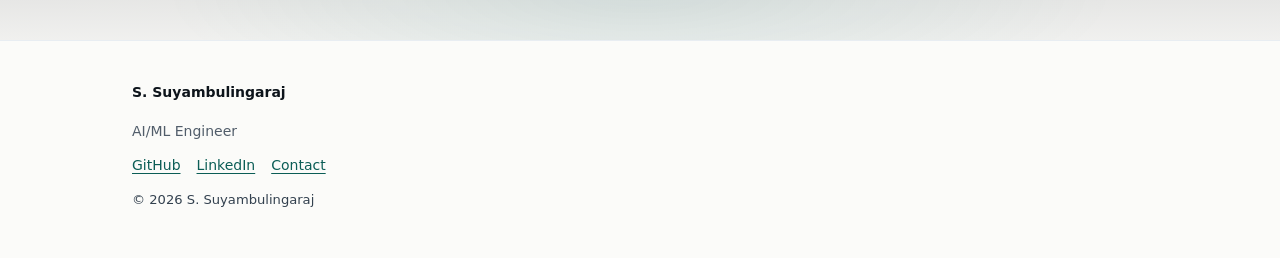
==== commit cd573f1d: "Layer atmospheric backgrounds and glass surfaces across the site Every section now reads image -> sc" ====
--- a/index.html
+++ b/index.html
@@ -41,36 +41,44 @@
 <div id="top"></div>
 
 <!-- ============================ HERO ============================ -->
-<section class="hero">
-  <svg class="hero-wave" viewBox="0 0 320 120" aria-hidden="true" focusable="false">
-    <!-- Decorative only: a speech waveform, drawn by hand, carrying no data. -->
-    <rect x="0"   y="52" width="5" height="16" rx="2.5"/>
-    <rect x="12"  y="40" width="5" height="40" rx="2.5"/>
-    <rect x="24"  y="24" width="5" height="72" rx="2.5"/>
-    <rect x="36"  y="44" width="5" height="32" rx="2.5"/>
-    <rect x="48"  y="12" width="5" height="96" rx="2.5"/>
-    <rect x="60"  y="34" width="5" height="52" rx="2.5"/>
-    <rect x="72"  y="50" width="5" height="20" rx="2.5"/>
-    <rect x="84"  y="28" width="5" height="64" rx="2.5"/>
-    <rect x="96"  y="4"  width="5" height="112" rx="2.5"/>
-    <rect x="108" y="36" width="5" height="48" rx="2.5"/>
-    <rect x="120" y="48" width="5" height="24" rx="2.5"/>
-    <rect x="132" y="20" width="5" height="80" rx="2.5"/>
-    <rect x="144" y="42" width="5" height="36" rx="2.5"/>
-    <rect x="156" y="54" width="5" height="12" rx="2.5"/>
-    <rect x="168" y="30" width="5" height="60" rx="2.5"/>
-    <rect x="180" y="16" width="5" height="88" rx="2.5"/>
-    <rect x="192" y="46" width="5" height="28" rx="2.5"/>
-    <rect x="204" y="38" width="5" height="44" rx="2.5"/>
-    <rect x="216" y="52" width="5" height="16" rx="2.5"/>
-    <rect x="228" y="26" width="5" height="68" rx="2.5"/>
-    <rect x="240" y="44" width="5" height="32" rx="2.5"/>
-    <rect x="252" y="50" width="5" height="20" rx="2.5"/>
-    <rect x="264" y="34" width="5" height="52" rx="2.5"/>
-    <rect x="276" y="48" width="5" height="24" rx="2.5"/>
-    <rect x="288" y="54" width="5" height="12" rx="2.5"/>
-    <rect x="300" y="51" width="5" height="18" rx="2.5"/>
-  </svg>
+<section class="hero atm-hero">
+  <div class="hero-visual" aria-hidden="true">
+    <div class="hero-orb"></div>
+    <div class="hero-ring"></div>
+    <div class="hero-ring"></div>
+    <div class="hero-panel">
+        <svg class="hero-wave" viewBox="0 0 320 120" aria-hidden="true" focusable="false">
+      <!-- Decorative only: a speech waveform, drawn by hand, carrying no data. -->
+      <rect x="0"   y="52" width="5" height="16" rx="2.5"/>
+      <rect x="12"  y="40" width="5" height="40" rx="2.5"/>
+      <rect x="24"  y="24" width="5" height="72" rx="2.5"/>
+      <rect x="36"  y="44" width="5" height="32" rx="2.5"/>
+      <rect x="48"  y="12" width="5" height="96" rx="2.5"/>
+      <rect x="60"  y="34" width="5" height="52" rx="2.5"/>
+      <rect x="72"  y="50" width="5" height="20" rx="2.5"/>
+      <rect x="84"  y="28" width="5" height="64" rx="2.5"/>
+      <rect x="96"  y="4"  width="5" height="112" rx="2.5"/>
+      <rect x="108" y="36" width="5" height="48" rx="2.5"/>
+      <rect x="120" y="48" width="5" height="24" rx="2.5"/>
+      <rect x="132" y="20" width="5" height="80" rx="2.5"/>
+      <rect x="144" y="42" width="5" height="36" rx="2.5"/>
+      <rect x="156" y="54" width="5" height="12" rx="2.5"/>
+      <rect x="168" y="30" width="5" height="60" rx="2.5"/>
+      <rect x="180" y="16" width="5" height="88" rx="2.5"/>
+      <rect x="192" y="46" width="5" height="28" rx="2.5"/>
+      <rect x="204" y="38" width="5" height="44" rx="2.5"/>
+      <rect x="216" y="52" width="5" height="16" rx="2.5"/>
+      <rect x="228" y="26" width="5" height="68" rx="2.5"/>
+      <rect x="240" y="44" width="5" height="32" rx="2.5"/>
+      <rect x="252" y="50" width="5" height="20" rx="2.5"/>
+      <rect x="264" y="34" width="5" height="52" rx="2.5"/>
+      <rect x="276" y="48" width="5" height="24" rx="2.5"/>
+      <rect x="288" y="54" width="5" height="12" rx="2.5"/>
+      <rect x="300" y="51" width="5" height="18" rx="2.5"/>
+    </svg>
+    </div>
+    <div class="hero-dust"><i style="left:47%;top:27%"></i><i style="left:56%;top:14%"></i><i style="left:15%;top:76%"></i><i style="left:18%;top:54%"></i><i style="left:80%;top:15%"></i><i style="left:70%;top:35%"></i><i style="left:10%;top:19%"></i><i style="left:61%;top:61%"></i><i style="left:14%;top:38%"></i></div>
+  </div>
 
   <div class="wrap">
     <p class="role">AI/ML Engineer</p>
@@ -115,7 +123,7 @@
 </section>
 
 <!-- ============================ ABOUT ============================ -->
-<section id="about" class="band-alt">
+<section id="about" class="band-alt atm-about">
   <div class="wrap">
     <span class="eyebrow">About</span>
     <h2>AI/ML engineering across speech, language and models</h2>
@@ -185,7 +193,7 @@
 </section>
 
 <!-- ============================ SKILLS ============================ -->
-<section id="skills">
+<section id="skills" class="band-c atm-skills">
   <div class="wrap">
     <span class="eyebrow">Technical skills</span>
     <h2>What the three projects are built from</h2>
@@ -258,7 +266,7 @@
 </section>
 
 <!-- ============================ PROJECTS ============================ -->
-<section id="projects" class="band-alt">
+<section id="projects" class="atm-projects">
   <div class="wrap">
     <span class="eyebrow">Featured projects</span>
     <h2>Three projects, in order of engineering scope</h2>
@@ -919,7 +927,7 @@
 </section>
 
 <!-- ============================ EXPERIENCE ============================ -->
-<section id="experience">
+<section id="experience" class="band-alt atm-experience">
   <div class="wrap">
     <span class="eyebrow">Experience</span>
     <h2>Where the work has been</h2>
@@ -989,7 +997,7 @@
 </section>
 
 <!-- ============================ EDUCATION + CERTIFICATIONS ============================ -->
-<section id="education" class="band-alt">
+<section id="education" class="band-c atm-projects">
   <div class="wrap">
     <span class="eyebrow">Credentials</span>
     <h2>Education &amp; certifications</h2>
@@ -1068,7 +1076,7 @@
 </section>
 
 <!-- ============================ CONTACT ============================ -->
-<section id="contact" class="band-alt">
+<section id="contact" class="band-alt atm-contact">
   <div class="wrap">
     <span class="eyebrow">Contact</span>
     <h2>Get in touch</h2>
--- a/css/styles.css
+++ b/css/styles.css
@@ -7,14 +7,14 @@
    ========================================================================== */
 
 :root {
-  --bg:          #ffffff;
-  --surface:     #f6f8fa;
+  --bg:          #fbfbf9;
+  --surface:     #f5f7f9;
   --surface-2:   #eceff3;
   --border:      #dbe2ea;
   --border-soft: #e8edf2;
   --text:        #0d141b;
   --text-2:      #33414f;
-  --muted:       #5b6875;
+  --muted:       #515d6a;
   --accent:      #0f766e;
   --accent-text: #0b5d56;
   --accent-soft: rgba(15, 118, 110, 0.09);
@@ -29,14 +29,51 @@
   --elev-1:  0 1px 2px rgba(13, 20, 27, .04);
   --elev-2:  0 2px 6px rgba(13, 20, 27, .06), 0 18px 44px rgba(13, 20, 27, .07);
 
-  --mono: ui-monospace, SFMono-Regular, "SF Mono", Menlo, Consolas, "Liberation Mono", monospace;
-  --sans: system-ui, -apple-system, "Segoe UI", Roboto, "Helvetica Neue", Arial, sans-serif;
+  /* Three stacks, no downloads. Each one asks the visitor's OS for its best
+     face first and degrades through widely-installed alternatives, so macOS
+     gets SF Pro, Windows gets Segoe UI Variable, Linux gets whatever it has. */
+  --display: "SF Pro Display", -apple-system, BlinkMacSystemFont, "Segoe UI Variable Display",
+             "Segoe UI", Inter, "Helvetica Neue", Arial, sans-serif;
+  --sans: system-ui, -apple-system, "Segoe UI Variable Text", "Segoe UI", Roboto,
+          "Helvetica Neue", Arial, sans-serif;
+  --mono: ui-monospace, SFMono-Regular, "SF Mono", "JetBrains Mono", "Cascadia Code",
+          Menlo, Consolas, "DejaVu Sans Mono", "Liberation Mono", monospace;
+
+  /* Three closely-related grounds. Sections alternate through them so the page
+     reads as chapters without a rule line between every one. */
+  --surf-a: #fbfbf9;
+  --surf-b: #f2f5f8;
+  --surf-c: #f0f2fa;
+
+  /* Atmosphere. Kept as tokens so the dark theme can raise the intensity
+     without any rule being duplicated. */
+  --atm-teal:   rgba(15, 118, 110, .07);
+  --atm-indigo: rgba(67, 56, 202, .07);
+  --atm-grid:   rgba(13, 20, 27, .045);
+  --atm-grain:  .020;
+  --atm-vignette: rgba(13, 20, 27, .05);
+  --glass:      rgba(255, 255, 255, .66);
+  --glass-line: rgba(13, 20, 27, .10);
+
+  /* Scrims sit between a section's background image and its content. The edge
+     stops are heavier than the middle, so adjacent sections dissolve into one
+     another instead of meeting at a line. Light mode pushes them close to
+     opaque, which reduces the imagery to a faint texture rather than deleting
+     it. */
+  --scrim-mid:  rgba(251, 251, 249, .855);
+  --scrim-edge: rgba(251, 251, 249, .955);
+  --scrim: linear-gradient(180deg, var(--scrim-edge) 0%, var(--scrim-mid) 15%,
+                                   var(--scrim-mid) 85%, var(--scrim-edge) 100%);
+  /* Directional: opaque behind the hero copy, opening up toward the visual. */
+  --scrim-dir: linear-gradient(180deg, var(--scrim-edge), transparent 12%, transparent 88%, var(--scrim-edge)),
+               linear-gradient(96deg, var(--scrim-edge) 6%, var(--scrim-mid) 46%,
+                               color-mix(in srgb, var(--scrim-mid) 62%, transparent) 82%);
 
   --wrap:      1080px;
   --radius:    10px;
   --radius-lg: 16px;
   --radius-sm: 6px;
-  --space-section: clamp(4rem, 9vw, 7rem);
+  --space-section: clamp(4.5rem, 10vw, 8.5rem);
 }
 
 @media (prefers-color-scheme: dark) {
@@ -57,6 +94,18 @@
     --shadow:  0 1px 2px rgba(0, 0, 0, .4), 0 10px 28px rgba(0, 0, 0, .35);
     --elev-1:  0 1px 2px rgba(0, 0, 0, .35);
     --elev-2:  0 2px 6px rgba(0, 0, 0, .4), 0 18px 44px rgba(0, 0, 0, .45);
+    --surf-a: #080b11;
+    --surf-b: #0e131b;
+    --surf-c: #101426;
+    --atm-teal:   rgba(45, 212, 191, .13);
+    --atm-indigo: rgba(99, 102, 241, .16);
+    --atm-grid:   rgba(148, 178, 214, .055);
+    --atm-grain:  .035;
+    --atm-vignette: rgba(0, 0, 0, .55);
+    --glass:      rgba(22, 30, 44, .55);
+    --glass-line: rgba(148, 178, 214, .13);
+    --scrim-mid:  rgba(6, 10, 18, .50);
+    --scrim-edge: rgba(6, 10, 18, .88);
   }
 }
 
@@ -77,6 +126,18 @@
   --shadow:  0 1px 2px rgba(0, 0, 0, .4), 0 10px 28px rgba(0, 0, 0, .35);
   --elev-1:  0 1px 2px rgba(0, 0, 0, .35);
   --elev-2:  0 2px 6px rgba(0, 0, 0, .4), 0 18px 44px rgba(0, 0, 0, .45);
+  --surf-a: #080b11;
+  --surf-b: #0e131b;
+  --surf-c: #101426;
+  --atm-teal:   rgba(45, 212, 191, .13);
+  --atm-indigo: rgba(99, 102, 241, .16);
+  --atm-grid:   rgba(148, 178, 214, .055);
+  --atm-grain:  .035;
+  --atm-vignette: rgba(0, 0, 0, .55);
+  --glass:    rgba(22, 30, 44, .55);
+  --glass-line: rgba(148, 178, 214, .13);
+  --scrim-mid:  rgba(6, 10, 18, .50);
+  --scrim-edge: rgba(6, 10, 18, .88);
 }
 
 *, *::before, *::after { box-sizing: border-box; }
@@ -93,15 +154,53 @@
   line-height: 1.65;
   -webkit-font-smoothing: antialiased;
   overflow-x: hidden;
+  position: relative;
+}
+
+/* ---------- atmosphere ----------
+   Two fixed layers behind everything: colour depth, then a fine grain that
+   breaks up the flat fills. Both are inert to pointer events and carry no
+   information, so the page is unchanged if a browser drops either. */
+body::before,
+body::after {
+  content: ""; position: fixed; inset: 0; z-index: -1; pointer-events: none;
+}
+body::before {
+  background:
+    radial-gradient(64rem 42rem at 12% -6%,  var(--atm-teal),   transparent 60%),
+    radial-gradient(58rem 40rem at 92% 12%,  var(--atm-indigo), transparent 58%),
+    radial-gradient(52rem 38rem at 78% 88%,  var(--atm-teal),   transparent 62%),
+    radial-gradient(46rem 34rem at 6%  72%,  var(--atm-indigo), transparent 60%);
+}
+/* Grain is an inline SVG data URI — a texture with no network request. */
+body::after {
+  opacity: var(--atm-grain);
+  background-image: url("data:image/svg+xml;utf8,\
+<svg xmlns='http://www.w3.org/2000/svg' width='140' height='140'>\
+<filter id='g'><feTurbulence type='fractalNoise' baseFrequency='0.85' numOctaves='3'/>\
+</filter><rect width='140' height='140' filter='url(%23g)'/></svg>");
+  background-size: 140px 140px;
+}
+@media (prefers-reduced-motion: no-preference) {
+  body::before { animation: atm-drift 34s ease-in-out infinite alternate; }
+}
+@keyframes atm-drift {
+  from { transform: translate3d(0, 0, 0)      scale(1); }
+  to   { transform: translate3d(-1.4%, 1%, 0) scale(1.05); }
 }
 
 /* ---------- type scale ---------- */
 
-h1, h2, h3, h4 { line-height: 1.2; margin: 0 0 .5rem; letter-spacing: -0.02em; font-weight: 650; }
-h1 { font-size: clamp(2.6rem, 7vw, 4.4rem); letter-spacing: -0.04em; font-weight: 700; }
-h2 { font-size: clamp(1.8rem, 4vw, 2.6rem); letter-spacing: -0.03em; }
-h3 { font-size: 1.15rem; }
-h4 { font-size: .95rem; }
+h1, h2, h3 {
+  font-family: var(--display);
+  line-height: 1.14; margin: 0 0 .5rem;
+  letter-spacing: -0.028em; font-weight: 700;
+  text-wrap: balance;
+}
+h4 { font-family: var(--sans); font-size: .95rem; line-height: 1.2; margin: 0 0 .5rem; font-weight: 650; }
+h1 { font-size: clamp(2.6rem, 7.4vw, 4.9rem); letter-spacing: -0.045em; line-height: .98; }
+h2 { font-size: clamp(2rem, 4.6vw, 3.1rem); letter-spacing: -0.035em; }
+h3 { font-size: 1.2rem; letter-spacing: -0.02em; }
 p  { margin: 0 0 1rem; color: var(--text-2); }
 
 a { color: var(--accent-text); text-decoration-thickness: 1px; text-underline-offset: 3px; }
@@ -186,31 +285,67 @@
    Full-bleed grounds that alternate, with the content column held at --wrap.
    This is what gives the page its full-width rhythm without any imagery. */
 
+/* Sections alternate through three related grounds. The old 1px rule between
+   every one is gone: the surface change does that work, and a hairline is kept
+   only where two sections would otherwise share a ground. */
+/* ---------- section background system ----------
+   Every section reads as  atmosphere image -> dark scrim -> content.  The
+   image runs edge to edge; the content column keeps its readable width. The
+   scrim is the first layer of the same background shorthand, so a section can
+   never render its imagery unscrimmed. Heavier stops at the top and bottom
+   dissolve one section into the next, which is why no rule line is needed. */
 section {
   padding: var(--space-section) 0;
-  border-top: 1px solid var(--border-soft);
   position: relative;
+  min-height: 62vh;
+  background-color: var(--surf-a);
+  background-repeat: no-repeat;
+  background-size: cover;
+  background-position: center;
+}
+section.band-alt { background-color: var(--surf-b); }
+section.band-c   { background-color: var(--surf-c); }
+
+/* One plate per section. The hero uses a directional scrim — heavy on the left
+   where the name sits, lighter on the right where the depth is — so the image
+   stays visible without ever competing with the type. */
+.atm-hero       { background-image: var(--scrim-dir), url("../assets/backgrounds/hero.webp"); }
+.atm-about      { background-image: var(--scrim), url("../assets/backgrounds/about.webp"); }
+.atm-skills     { background-image: var(--scrim), url("../assets/backgrounds/skills.webp"); }
+.atm-projects   { background-image: var(--scrim), url("../assets/backgrounds/projects.webp"); }
+.atm-experience { background-image: var(--scrim), url("../assets/backgrounds/experience.webp"); }
+.atm-contact    { background-image: var(--scrim), url("../assets/backgrounds/contact.webp"); }
+
+/* On a phone a "cover" crop of a 1600-wide plate pushes the interesting part
+   off screen; anchoring to the top keeps the lit area behind the heading. */
+@media (max-width: 700px) {
+  section { background-position: center top; background-size: 190% auto; }
 }
 /* The header is sticky, so an anchor that lands flush at the viewport top puts
    the first ~59px of the section underneath it. Offsetting the scroll target by
    a little more than the header height keeps the eyebrow and heading clear. */
 section[id], #top { scroll-margin-top: 72px; }
 section:first-of-type { border-top: 0; }
-.band-alt { background: var(--surface); }
 
 .eyebrow {
-  font-family: var(--mono); font-size: .72rem; letter-spacing: .14em;
-  text-transform: uppercase; color: var(--accent-text); margin: 0 0 .6rem;
-  display: block;
-}
-.lede { font-size: 1.08rem; line-height: 1.7; max-width: 62ch; color: var(--text-2); }
+  font-family: var(--mono); font-size: .7rem; letter-spacing: .22em;
+  text-transform: uppercase; color: var(--accent-text); margin: 0 0 .9rem;
+  display: inline-flex; align-items: center; gap: .65rem;
+}
+.eyebrow::before {
+  content: ""; width: 1.8rem; height: 1px; flex: none;
+  background: linear-gradient(90deg, transparent, var(--accent));
+}
+.lede { font-size: 1.1rem; line-height: 1.72; max-width: 62ch; color: var(--text-2); }
 
 /* ---------- hero ---------- */
 
 .hero {
-  padding-top: clamp(3.5rem, 9vw, 6.5rem);
-  padding-bottom: clamp(2.5rem, 6vw, 4rem);
+  padding-top: clamp(4rem, 10vw, 8rem);
+  padding-bottom: clamp(3rem, 7vw, 5rem);
   overflow: hidden;
+  background-color: var(--surf-a);
+  background-repeat: no-repeat; background-size: cover; background-position: center;
 }
 /* Decorative wash. Sits behind content, ignores pointer events, and carries no
    information — the page reads identically if a browser drops the gradient. */
@@ -220,12 +355,36 @@
     radial-gradient(52rem 30rem at 8% -10%, var(--accent-soft), transparent 62%),
     radial-gradient(46rem 26rem at 96% 8%, var(--accent-2-soft), transparent 60%);
 }
+/* A faint technical grid, masked so it only shows in the hero's centre and
+   fades before it reaches any text edge. */
+.hero::after {
+  content: ""; position: absolute; inset: 0; z-index: 0; pointer-events: none;
+  background-image:
+    linear-gradient(var(--atm-grid) 1px, transparent 1px),
+    linear-gradient(90deg, var(--atm-grid) 1px, transparent 1px);
+  background-size: 76px 76px;
+  -webkit-mask-image: radial-gradient(ellipse 68% 62% at 62% 46%, #000 8%, transparent 76%);
+          mask-image: radial-gradient(ellipse 68% 62% at 62% 46%, #000 8%, transparent 76%);
+}
 .hero > .wrap { position: relative; z-index: 1; }
 .hero h1 { margin-bottom: .5rem; }
 .hero .role {
-  font-family: var(--mono); font-size: clamp(.78rem, 2vw, .88rem);
-  letter-spacing: .16em; text-transform: uppercase;
-  color: var(--accent-text); margin: 0 0 1rem;
+  font-family: var(--mono); font-size: clamp(.74rem, 1.9vw, .84rem);
+  letter-spacing: .24em; text-transform: uppercase;
+  color: var(--accent-text); margin: 0 0 1.1rem;
+  display: inline-flex; align-items: center; gap: .7rem;
+}
+/* A short accent rule leading into the eyebrow. */
+.hero .role::before {
+  content: ""; width: 2.2rem; height: 1px; flex: none;
+  background: linear-gradient(90deg, transparent, var(--accent));
+}
+.hero h1 {
+  background: linear-gradient(168deg, var(--text) 0%, var(--text) 62%,
+                              color-mix(in srgb, var(--text) 78%, var(--accent)) 100%);
+  -webkit-background-clip: text; background-clip: text;
+  -webkit-text-fill-color: transparent; color: var(--text);
+  margin-bottom: .45rem;
 }
 /* Current professional base. Sits under the name, above the pitch. */
 .hero .loc {
@@ -233,27 +392,91 @@
   margin: 0 0 1.2rem; letter-spacing: .02em;
 }
 .hero .pitch { font-size: clamp(1.02rem, 2.4vw, 1.2rem); line-height: 1.68; max-width: 68ch; }
+/* The ambient visual occupies the right of the hero from 900px up, so the
+   copy column is held back to clear it rather than running underneath. */
+@media (min-width: 900px) {
+  /* Prose is held well clear of the visual; the name gets the wider lane it
+     needs to stay on one line, since wrapping it weakens the whole page. */
+  .hero .pitch { max-width: min(60ch, 62%); }
+  .hero h1     { max-width: 78%; }
+  .hero .cta-row { max-width: 74%; }
+}
+@media (min-width: 1200px) {
+  .hero .pitch { max-width: min(62ch, 64%); }
+}
 
 /* Decorative waveform — speech, which is what this profile is about. Hidden
    from assistive technology and from narrow screens where it would crowd. */
-.hero-wave {
-  position: absolute; right: 0; top: 18%; width: min(30vw, 320px); height: auto;
-  opacity: .5; z-index: 0; pointer-events: none;
-}
+/* ---------- hero ambient visual ----------
+   A glass panel holding the waveform, lit from behind by a blurred orb and
+   dusted with a few spectrum particles. Decorative throughout: hidden from
+   assistive technology, and dropped entirely below 900px where it would crowd
+   the name. */
+.hero-visual {
+  position: absolute; right: clamp(-2rem, -1vw, 0rem); top: 12%;
+  width: min(34vw, 400px); aspect-ratio: 1 / 1;
+  z-index: 0; pointer-events: none;
+  display: grid; place-items: center;
+}
+.hero-orb {
+  position: absolute; inset: 8%; border-radius: 50%;
+  background:
+    radial-gradient(circle at 36% 32%, var(--accent-soft), transparent 62%),
+    radial-gradient(circle at 70% 74%, var(--accent-2-soft), transparent 60%);
+  filter: blur(34px);
+}
+.hero-ring {
+  position: absolute; inset: 4%; border-radius: 50%;
+  border: 1px solid var(--glass-line); opacity: .8;
+}
+.hero-ring:nth-of-type(3) { inset: 18%; opacity: .5; }
+.hero-panel {
+  position: relative; width: 78%; padding: 1.1rem 1rem;
+  border-radius: var(--radius-lg);
+  background: var(--glass);
+  border: 1px solid var(--glass-line);
+  backdrop-filter: blur(9px);
+  box-shadow: var(--elev-2);
+}
+.hero-wave { display: block; width: 100%; height: auto; opacity: .95; }
 .hero-wave rect { fill: var(--accent); }
 .hero-wave rect:nth-child(even) { fill: var(--accent-2); }
-@media (max-width: 900px) { .hero-wave { display: none; } }
+.hero-dust { position: absolute; inset: 0; }
+.hero-dust i {
+  position: absolute; width: 4px; height: 4px; border-radius: 50%;
+  background: var(--accent); opacity: .5;
+}
+@media (prefers-reduced-motion: no-preference) {
+  .hero-wave rect { animation: wave-breathe 3.6s ease-in-out infinite alternate; transform-origin: center; }
+  .hero-wave rect:nth-child(3n)   { animation-delay: -.5s; }
+  .hero-wave rect:nth-child(3n+1) { animation-delay: -1.1s; }
+  .hero-dust i { animation: dust-float 7s ease-in-out infinite alternate; }
+  .hero-dust i:nth-child(even) { animation-duration: 9s; animation-delay: -2s; }
+}
+@keyframes wave-breathe { from { transform: scaleY(.82); } to { transform: scaleY(1.1); } }
+@keyframes dust-float   { from { transform: translateY(4px);  opacity: .28; }
+                          to   { transform: translateY(-7px); opacity: .62; } }
+@media (max-width: 900px) { .hero-visual { display: none; } }
 
 .cta-row { display: flex; flex-wrap: wrap; gap: .65rem; margin-top: 1.9rem; }
 
 .btn {
+  position: relative;
   display: inline-flex; align-items: center; gap: .5rem;
-  padding: .62rem 1.1rem; border-radius: 7px;
-  border: 1px solid var(--border); background: var(--surface);
-  color: var(--text); text-decoration: none; font-size: .9rem; font-weight: 550;
+  padding: .72rem 1.25rem; border-radius: 9px;
+  border: 1px solid var(--glass-line);
+  background: var(--glass);
+  backdrop-filter: blur(8px);
+  color: var(--text); text-decoration: none;
+  font-size: .9rem; font-weight: 560; letter-spacing: -.005em;
+  box-shadow: var(--elev-1);
 }
 .btn:hover { border-color: var(--accent); color: var(--accent-text); }
-.btn-primary { background: var(--accent); border-color: var(--accent); color: #04211e; }
+.btn-primary {
+  background: linear-gradient(135deg, var(--accent), color-mix(in srgb, var(--accent) 72%, var(--accent-2)));
+  border-color: transparent; color: #04211e;
+  box-shadow: 0 6px 18px var(--accent-soft), var(--elev-1);
+}
 :root[data-theme="dark"] .btn-primary,
 :root:not([data-theme="light"]) .btn-primary { color: #04211e; }
 @media (prefers-color-scheme: light) {
@@ -262,40 +485,58 @@
 :root[data-theme="light"] .btn-primary { color: #ffffff; }
 .btn-primary:hover { filter: brightness(1.07); color: inherit; }
 .btn[aria-disabled="true"] { opacity: .62; cursor: not-allowed; border-style: dashed; }
+@media (prefers-reduced-motion: no-preference) {
+  .btn { transition: transform .2s cubic-bezier(.2,.7,.2,1), border-color .2s ease,
+                     box-shadow .2s ease, color .2s ease; }
+  .btn:hover { transform: translateY(-2px); box-shadow: 0 8px 22px var(--accent-soft), var(--elev-2); }
+  .btn-primary:hover { box-shadow: 0 10px 30px var(--accent-soft), var(--elev-2); }
+  .btn:active { transform: translateY(0); }
+}
 
 /* ---------- stat row ---------- */
 
 .statrow {
-  display: grid; gap: 1px; margin-top: 2.6rem;
+  display: grid; margin-top: clamp(2.6rem, 5vw, 3.6rem);
   grid-template-columns: repeat(4, 1fr);
-  background: var(--border-soft);
-  border: 1px solid var(--border-soft);
+  background: var(--glass);
+  border: 1px solid var(--glass-line);
   border-radius: var(--radius-lg);
   overflow: hidden;
-}
+  backdrop-filter: blur(8px);
+  box-shadow: var(--elev-1);
+}
+/* Hairline separators drawn on the cells, so the first one has none and the
+   row never shows an edge against its own border. */
+.stat + .stat { box-shadow: inset 1px 0 0 var(--glass-line); }
 /* dt (the label) comes first in the DOM because a <dl> requires it; the pair
    is flipped visually so the number leads. Reading order stays "label, value". */
 .stat {
-  background: var(--bg); padding: 1.15rem 1.2rem; min-width: 0;
+  background: transparent; padding: clamp(1.15rem, 2.4vw, 1.7rem) clamp(1.1rem, 2.2vw, 1.5rem);
+  min-width: 0;
   display: flex; flex-direction: column-reverse; justify-content: flex-end;
 }
 .statrow dd { margin: 0; }
 .stat-num {
   font-family: var(--mono); font-weight: 600;
-  font-size: clamp(1.7rem, 5vw, 2.6rem); line-height: 1.1;
-  letter-spacing: -0.03em; color: var(--text);
+  font-size: clamp(1.8rem, 5.2vw, 2.9rem); line-height: 1.05;
+  letter-spacing: -0.04em; color: var(--text);
   font-variant-numeric: tabular-nums;
   display: block;
 }
 .stat:first-child .stat-num,
 .stat:last-child  .stat-num { color: var(--accent-text); }
 .stat-label {
-  display: block; margin-top: .35rem;
-  font-size: .74rem; letter-spacing: .08em; text-transform: uppercase;
-  color: var(--muted); line-height: 1.45;
-}
-@media (max-width: 760px) { .statrow { grid-template-columns: repeat(2, 1fr); } }
-@media (max-width: 380px) { .statrow { grid-template-columns: 1fr; } }
+  display: block; margin-top: .5rem;
+  font-family: var(--mono); font-size: .7rem; letter-spacing: .12em;
+  text-transform: uppercase; color: var(--muted); line-height: 1.5;
+}
+@media (max-width: 760px) { .statrow { grid-template-columns: repeat(2, 1fr); }
+  .stat:nth-child(odd) { box-shadow: none; }
+  .stat:nth-child(n+3) { box-shadow: inset 0 1px 0 var(--glass-line); }
+  .stat:nth-child(4)   { box-shadow: inset 1px 0 0 var(--glass-line), inset 0 1px 0 var(--glass-line); } }
+@media (max-width: 380px) { .statrow { grid-template-columns: 1fr; }
+  .stat { box-shadow: none; }
+  .stat + .stat { box-shadow: inset 0 1px 0 var(--glass-line); } }
 
 /* ---------- about ---------- */
 
@@ -305,8 +546,17 @@
 
 /* The professional story, drawn rather than written as a sentence. */
 .ladder {
-  background: var(--surface-2); border: 1px solid var(--border-soft);
-  border-radius: var(--radius-lg); padding: 1.5rem 1.4rem;
+  position: relative; overflow: hidden;
+  background: var(--glass); border: 1px solid var(--glass-line);
+  border-radius: var(--radius-lg); padding: 1.8rem 1.6rem;
+  backdrop-filter: blur(10px);
+  box-shadow: var(--elev-1);
+}
+.ladder::before {
+  content: ""; position: absolute; inset: -40% -30% auto auto;
+  width: 22rem; height: 22rem; border-radius: 50%;
+  background: radial-gradient(circle, var(--accent-soft), transparent 66%);
+  pointer-events: none;
 }
 .ladder ol { list-style: none; margin: 0; padding: 0; counter-reset: rung; }
 .ladder li {
@@ -316,14 +566,18 @@
 .ladder li:last-child { padding-bottom: 0; }
 .ladder li::before {
   content: counter(rung, decimal-leading-zero);
-  position: absolute; left: 0; top: .05rem;
-  font-family: var(--mono); font-size: .72rem; font-weight: 600;
+  position: absolute; left: -.15rem; top: -.1rem;
+  display: grid; place-items: center;
+  width: 1.55rem; height: 1.55rem; border-radius: 7px;
+  font-family: var(--mono); font-size: .68rem; font-weight: 700;
   color: var(--accent-text);
+  background: var(--accent-soft);
+  border: 1px solid color-mix(in srgb, var(--accent) 42%, transparent);
 }
 /* The connector between rungs. Drawn on the item, not between them, so the
    last rung simply omits it. */
 .ladder li:not(:last-child)::after {
-  content: ""; position: absolute; left: .55rem; top: 1.3rem; bottom: .35rem;
+  content: ""; position: absolute; left: .62rem; top: 1.75rem; bottom: .3rem;
   width: 1px; background: linear-gradient(var(--accent), var(--accent-2));
   opacity: .55;
 }
@@ -375,14 +629,22 @@
   margin-top: 1.8rem;
 }
 .skill-card {
-  background: var(--bg); border: 1px solid var(--border);
-  border-radius: var(--radius-lg); padding: 1.15rem 1.2rem;
+  position: relative;
+  background: var(--glass); border: 1px solid var(--glass-line);
+  border-radius: var(--radius-lg); padding: 1.35rem 1.3rem 1.25rem;
+  backdrop-filter: blur(8px);
   box-shadow: var(--elev-1);
 }
-.band-alt .skill-card { background: var(--bg); }
+/* A short accent tick at the top-left corner of every skill group. */
+.skill-card::before {
+  content: ""; position: absolute; left: 1.3rem; top: 0;
+  width: 1.6rem; height: 2px; border-radius: 0 0 2px 2px;
+  background: linear-gradient(90deg, var(--accent), var(--accent-2));
+}
 .skill-card h3 {
-  font-size: .82rem; text-transform: uppercase; letter-spacing: .09em;
-  color: var(--muted); margin-bottom: .75rem; font-weight: 600;
+  font-family: var(--mono);
+  font-size: .74rem; text-transform: uppercase; letter-spacing: .14em;
+  color: var(--text-2); margin-bottom: .9rem; font-weight: 600;
 }
 /* Tooling the three projects do not evidence as a core skill. Present and
    factual, and deliberately the quietest row on the grid. */
@@ -400,7 +662,8 @@
 /* ---------- projects ---------- */
 
 .project {
-  background: var(--bg); border: 1px solid var(--border);
+  background: var(--glass); border: 1px solid var(--glass-line);
+  backdrop-filter: blur(8px);
   border-radius: var(--radius-lg); padding: clamp(1.2rem, 3.5vw, 2rem);
   margin-top: 1.6rem;
   box-shadow: var(--elev-1);
@@ -473,7 +736,8 @@
    behind a horizontal scrollbar. */
 .metrics-full {
   margin-top: 1.8rem;
-  background: var(--bg); border: 1px solid var(--border);
+  background: var(--glass); border: 1px solid var(--glass-line);
+  backdrop-filter: blur(8px);
   border-radius: var(--radius-lg); padding: clamp(1.2rem, 3.5vw, 2rem);
   box-shadow: var(--elev-1);
 }
@@ -676,12 +940,14 @@
 
 .tl-card {
   position: relative; overflow: hidden;
-  background: var(--bg); border: 1px solid var(--border);
+  background: var(--glass); border: 1px solid var(--glass-line);
+  backdrop-filter: blur(8px);
   border-radius: var(--radius-lg); padding: 1.15rem 1.25rem;
   box-shadow: var(--elev-1);
 }
 .tl-item.is-current .tl-card {
-  border-color: var(--accent); box-shadow: var(--elev-2);
+  border-color: color-mix(in srgb, var(--accent) 62%, transparent);
+  box-shadow: 0 0 0 1px var(--accent-soft), 0 18px 46px var(--accent-soft), var(--elev-2);
 }
 .tl-item.is-current .tl-card::before {
   content: ""; position: absolute; inset: 0 0 auto; height: 3px;
@@ -743,7 +1009,7 @@
 }
 .cert-grid { display: grid; gap: .8rem; }
 .cert-card {
-  background: var(--bg); border: 1px solid var(--border);
+  background: var(--glass); border: 1px solid var(--glass-line);
   border-radius: var(--radius); padding: .85rem 1rem;
   display: flex; align-items: flex-start; gap: .8rem;
   box-shadow: var(--elev-1);
@@ -766,8 +1032,9 @@
   grid-template-columns: repeat(auto-fit, minmax(min(340px, 100%), 1fr));
 }
 .contact-card {
-  background: var(--bg); border: 1px solid var(--border);
-  border-radius: var(--radius-lg); padding: 1.15rem;
+  background: var(--glass); border: 1px solid var(--glass-line);
+  border-radius: var(--radius-lg); padding: 1.3rem;
+  backdrop-filter: blur(8px);
   box-shadow: var(--elev-1);
 }
 .contact-card h3 { font-size: .8rem; text-transform: uppercase; letter-spacing: .09em; color: var(--muted); margin-bottom: .4rem; }
@@ -778,7 +1045,18 @@
 
 /* ---------- footer ---------- */
 
+/* Contact closes the page, so it gets a little more air and a glow that sits
+   under the card grid rather than another hairline above it. */
+#contact { padding-bottom: clamp(6rem, 12vw, 10rem); min-height: 76vh; }
+#contact::after {
+  content: ""; position: absolute; left: 50%; bottom: -6rem; translate: -50% 0;
+  width: min(62rem, 92vw); height: 18rem; border-radius: 50%;
+  background: radial-gradient(ellipse, var(--accent-soft), transparent 68%);
+  pointer-events: none;
+}
+
 .site-footer {
+  position: relative; background: var(--surf-a);
   border-top: 1px solid var(--border-soft);
   padding: 2.5rem 0 3rem; color: var(--muted); font-size: .875rem;
 }
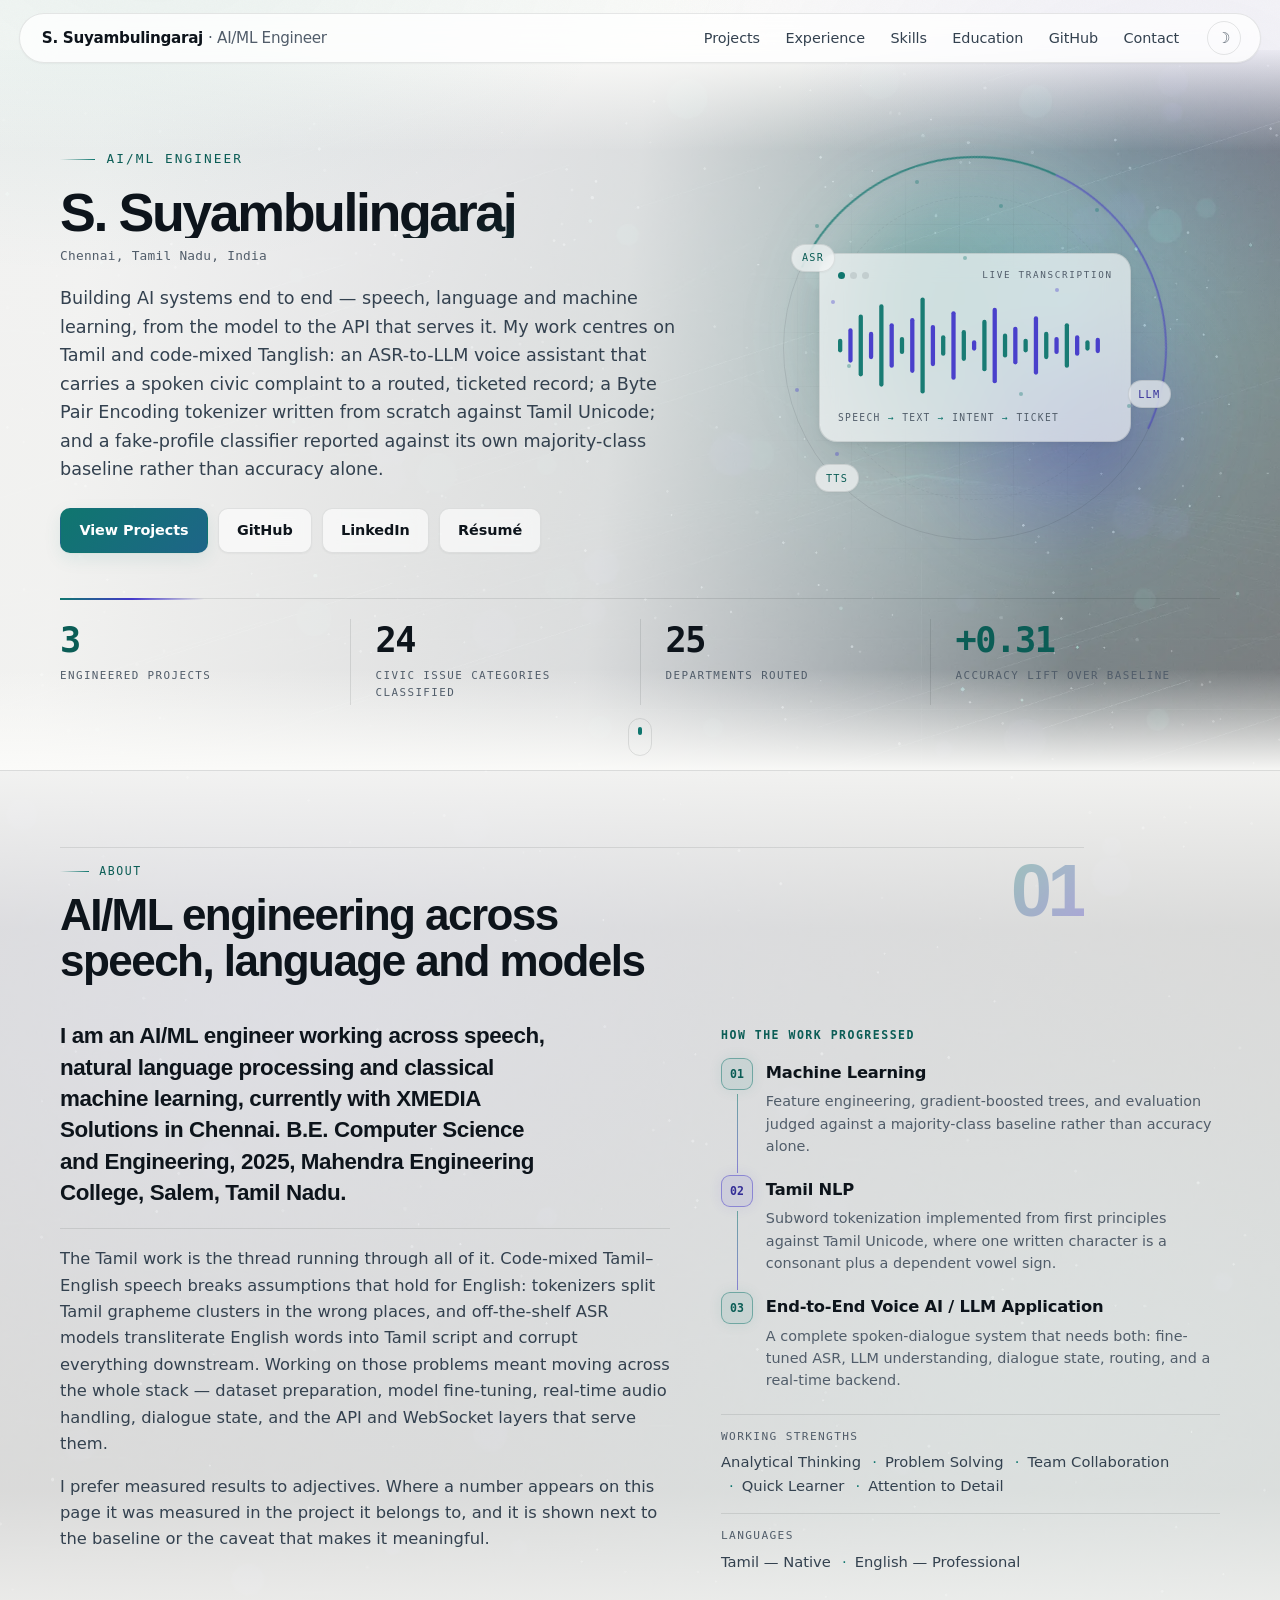
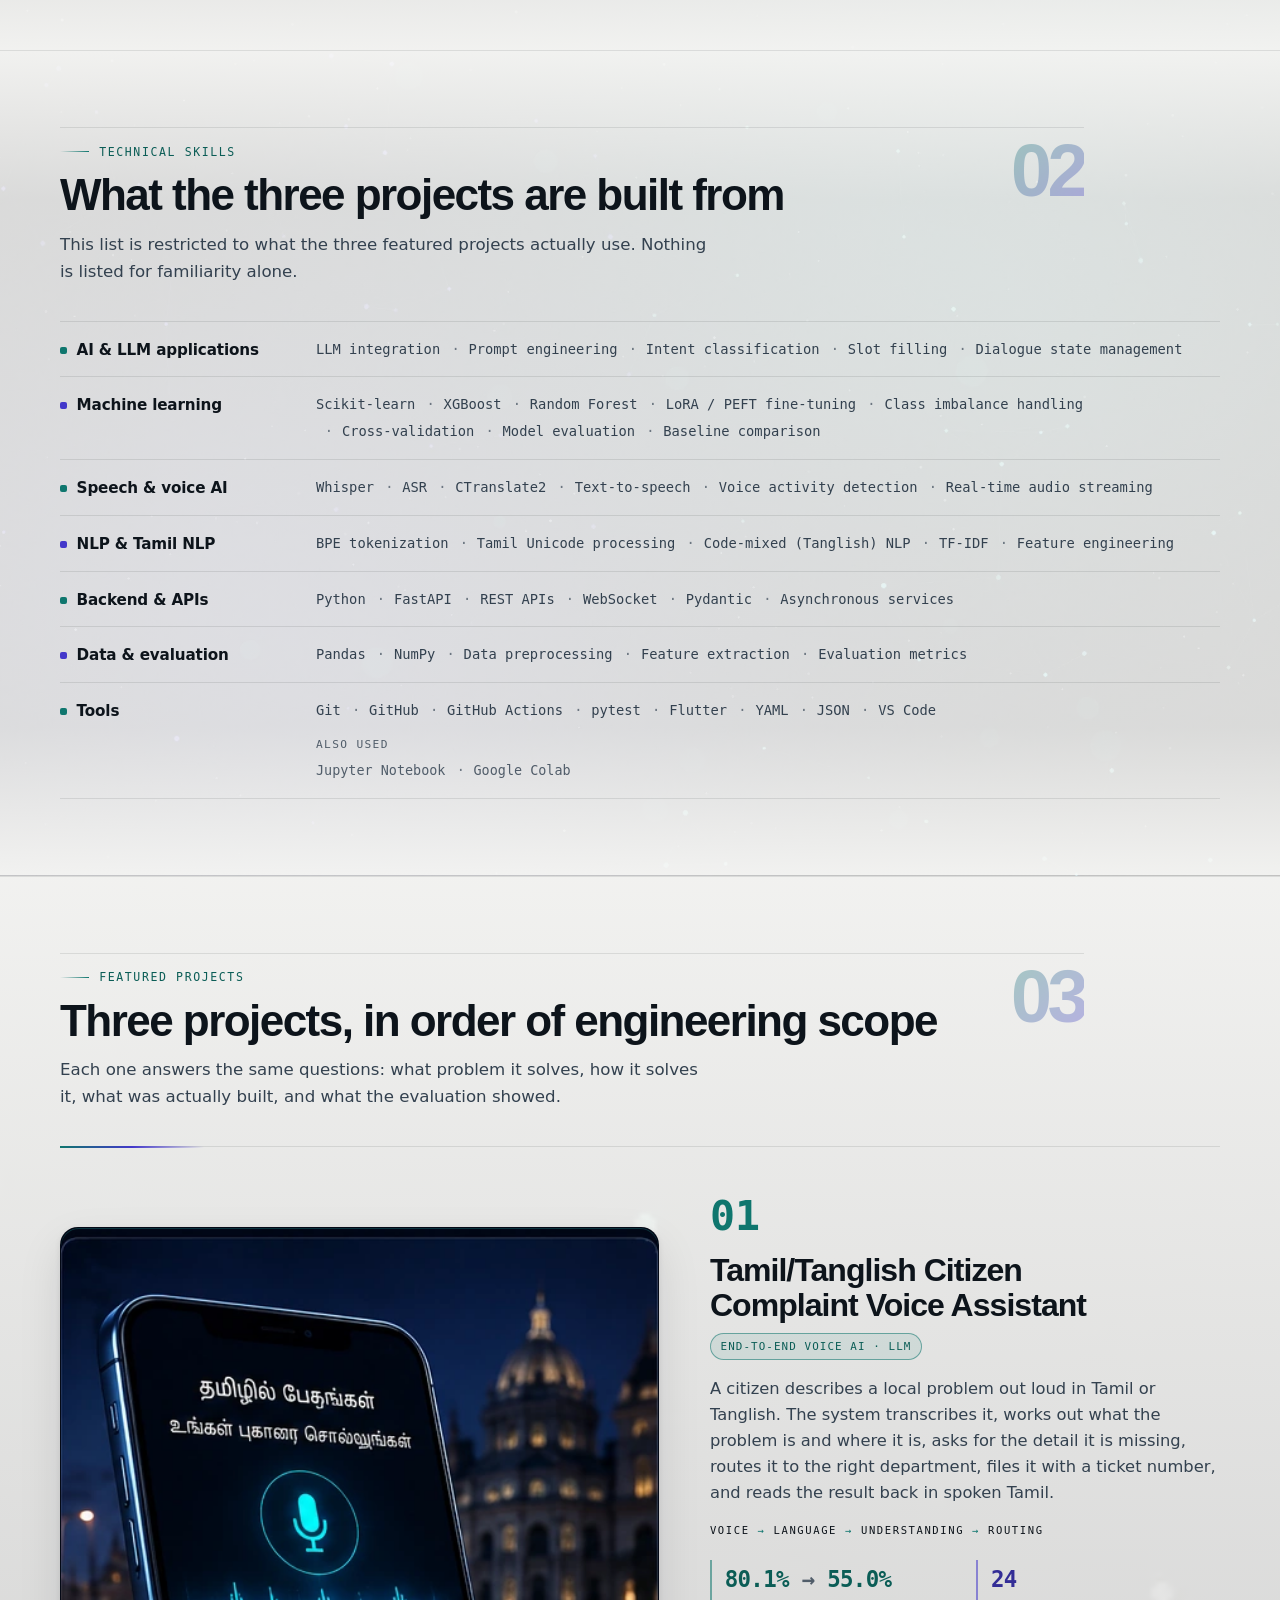
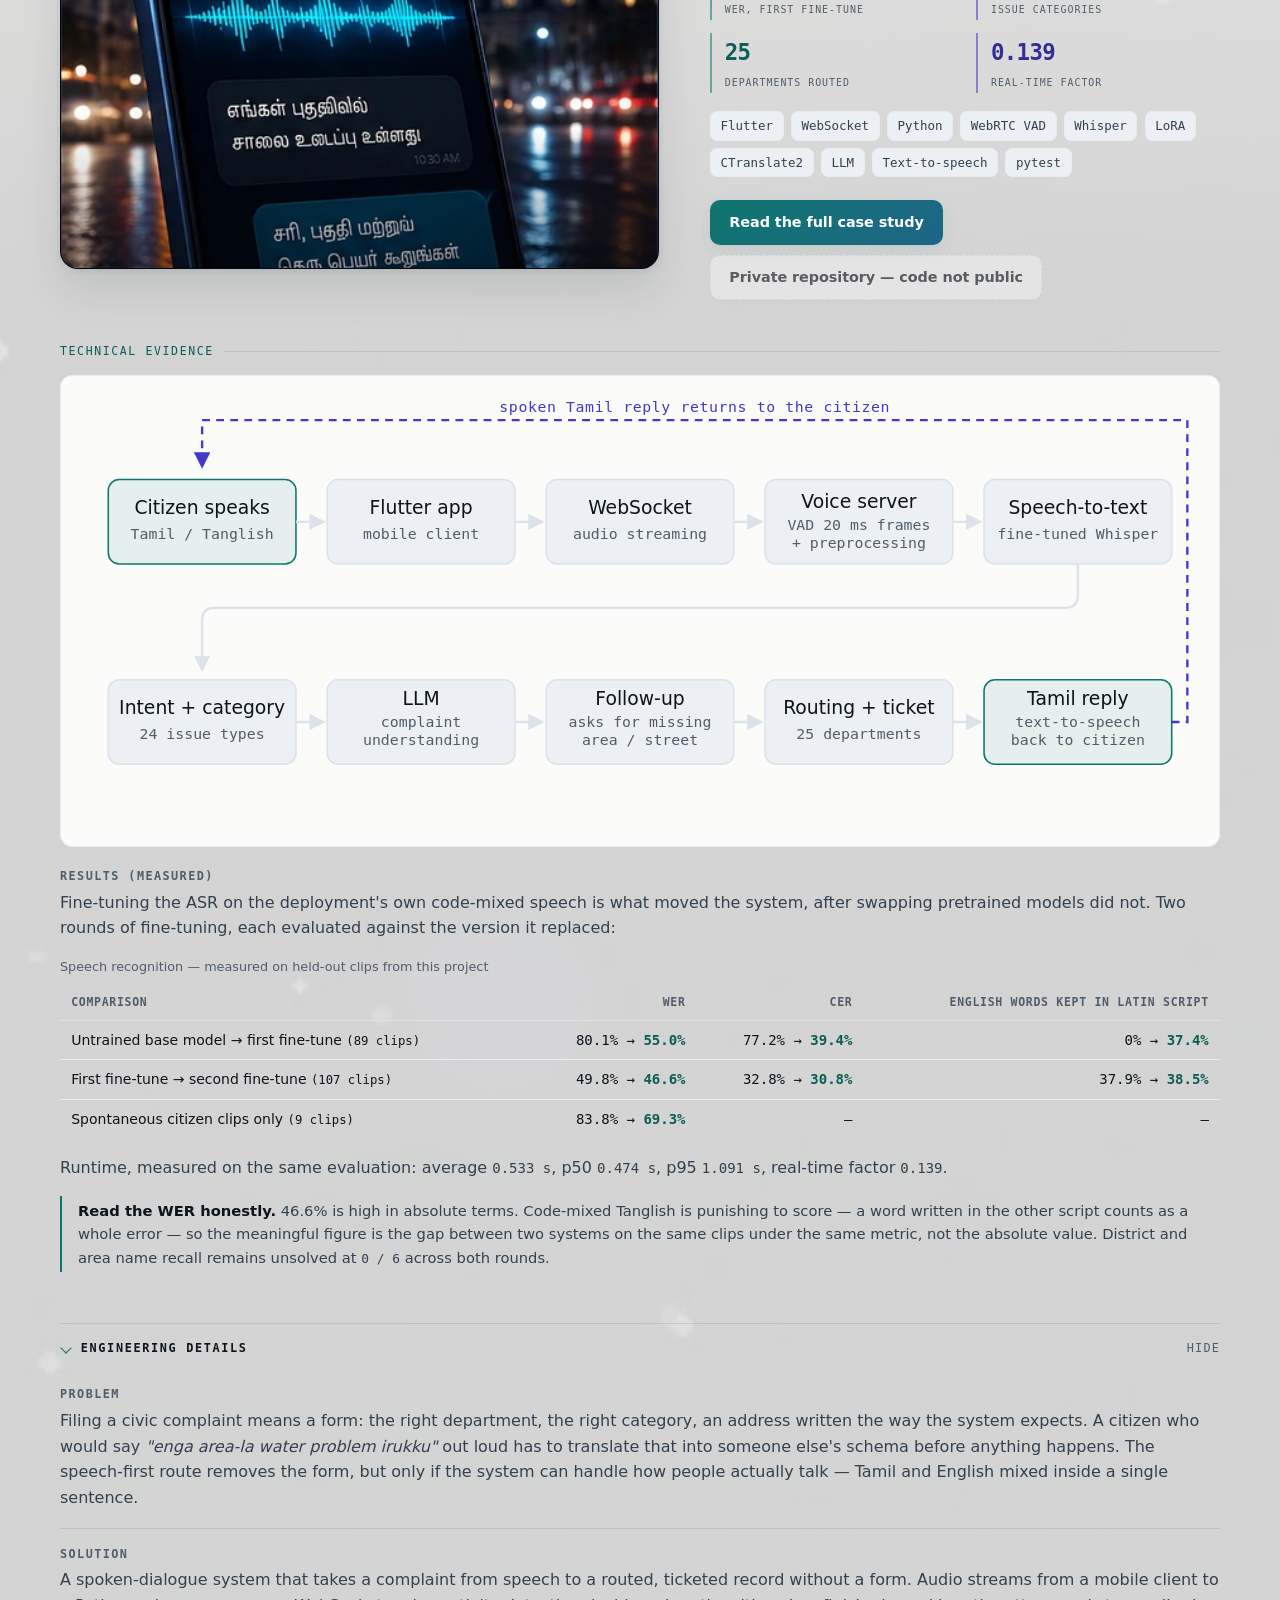
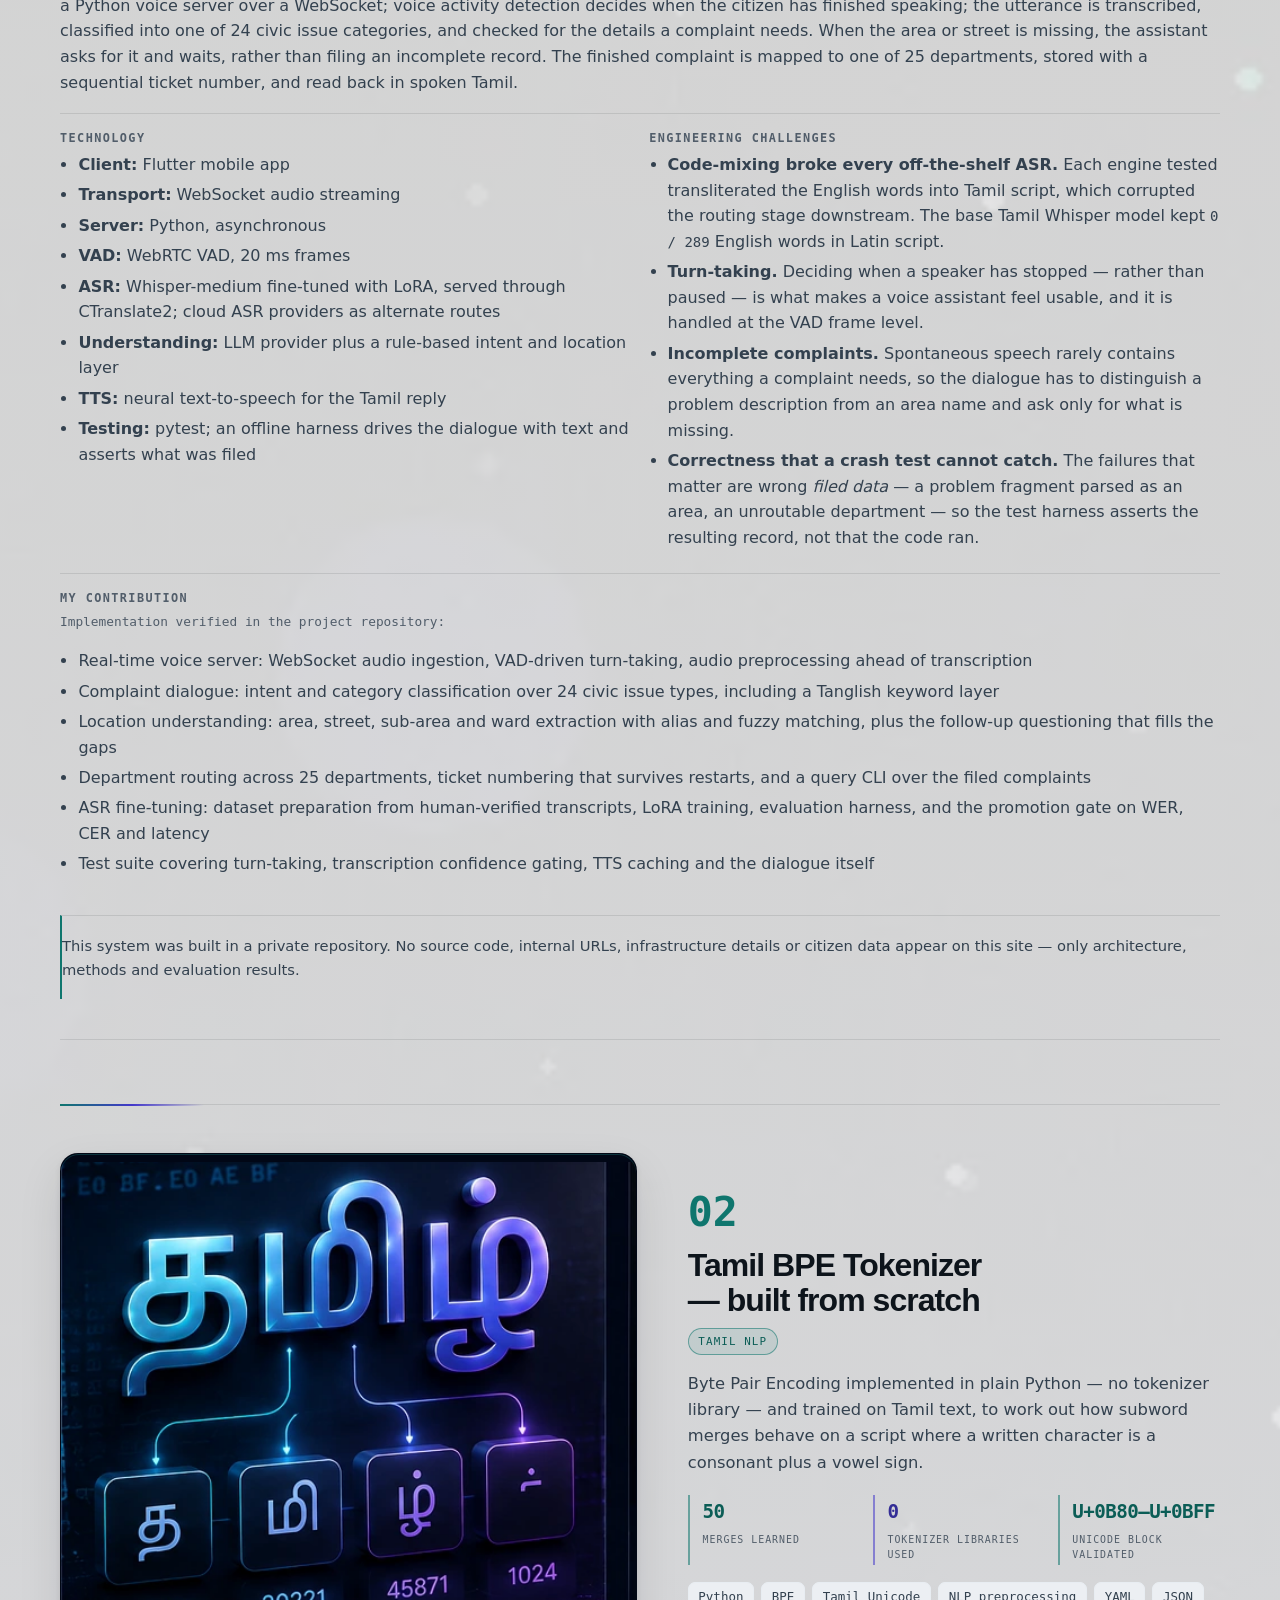
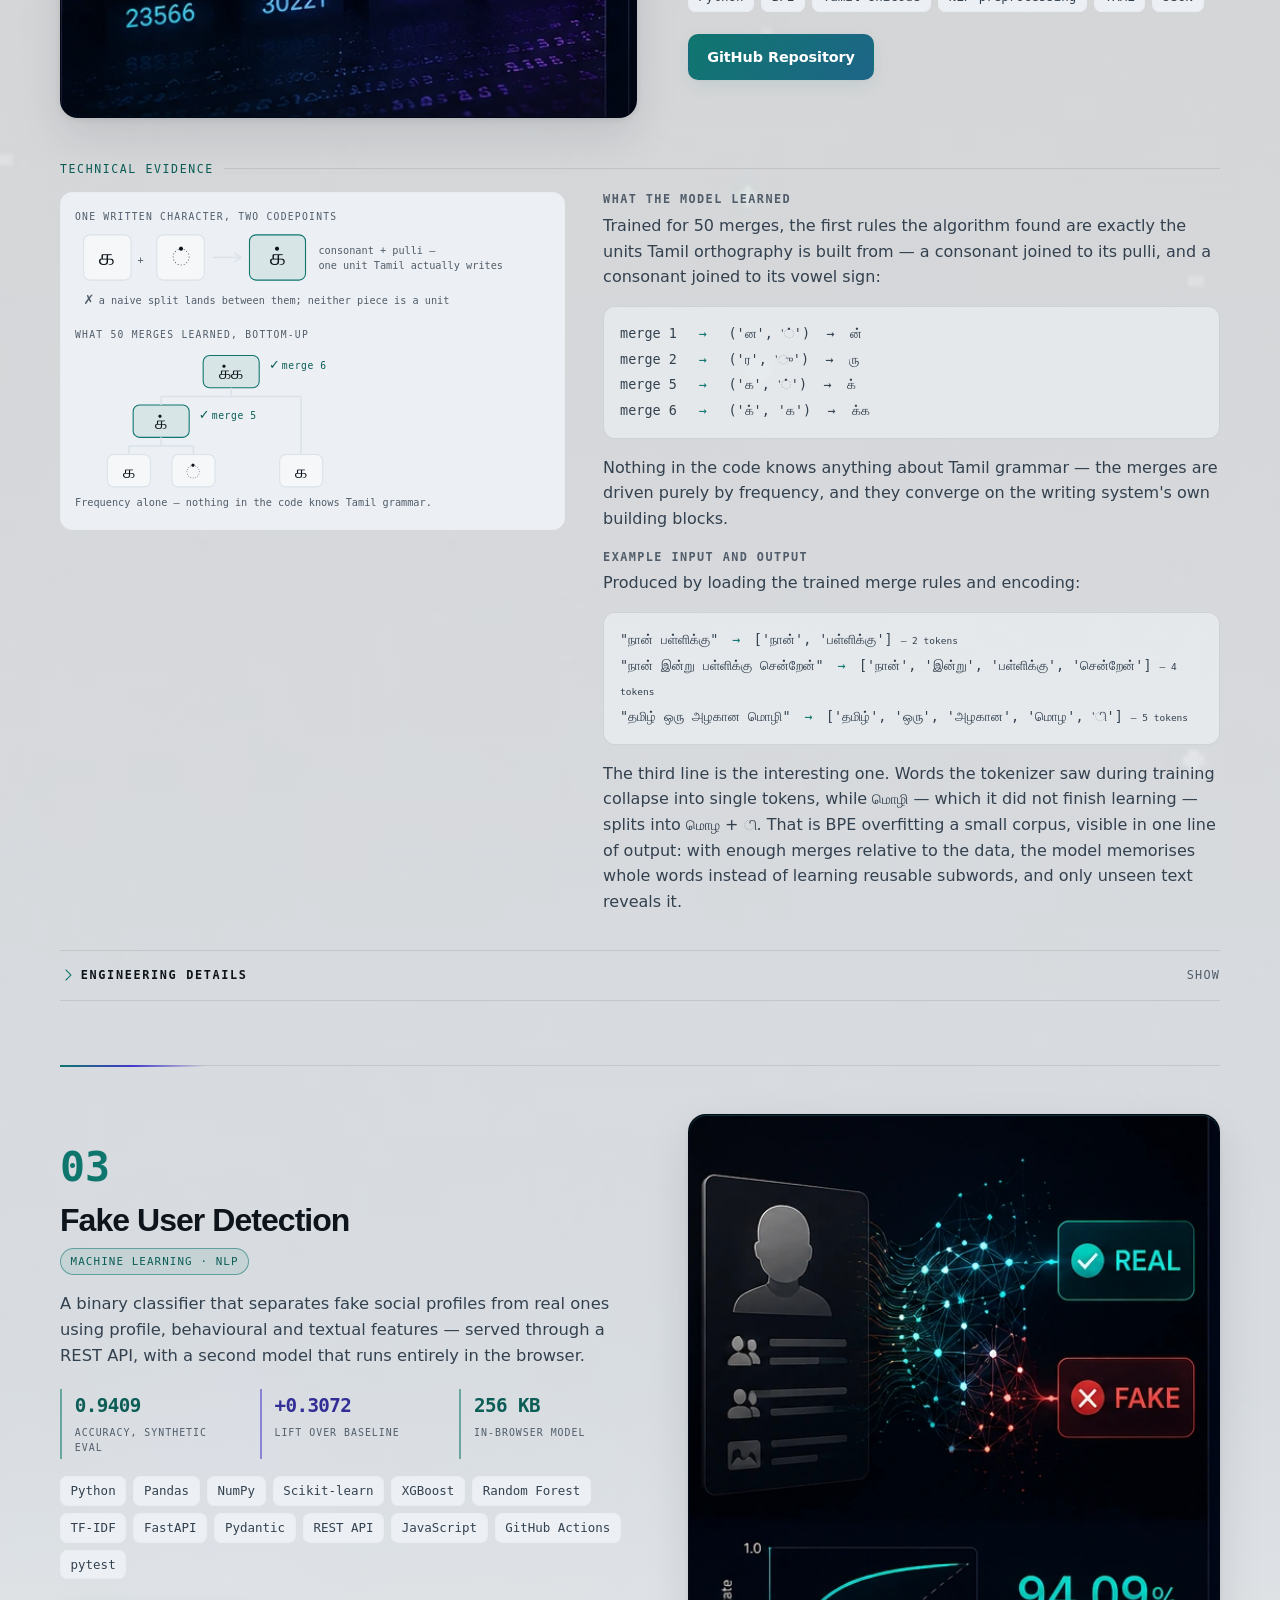
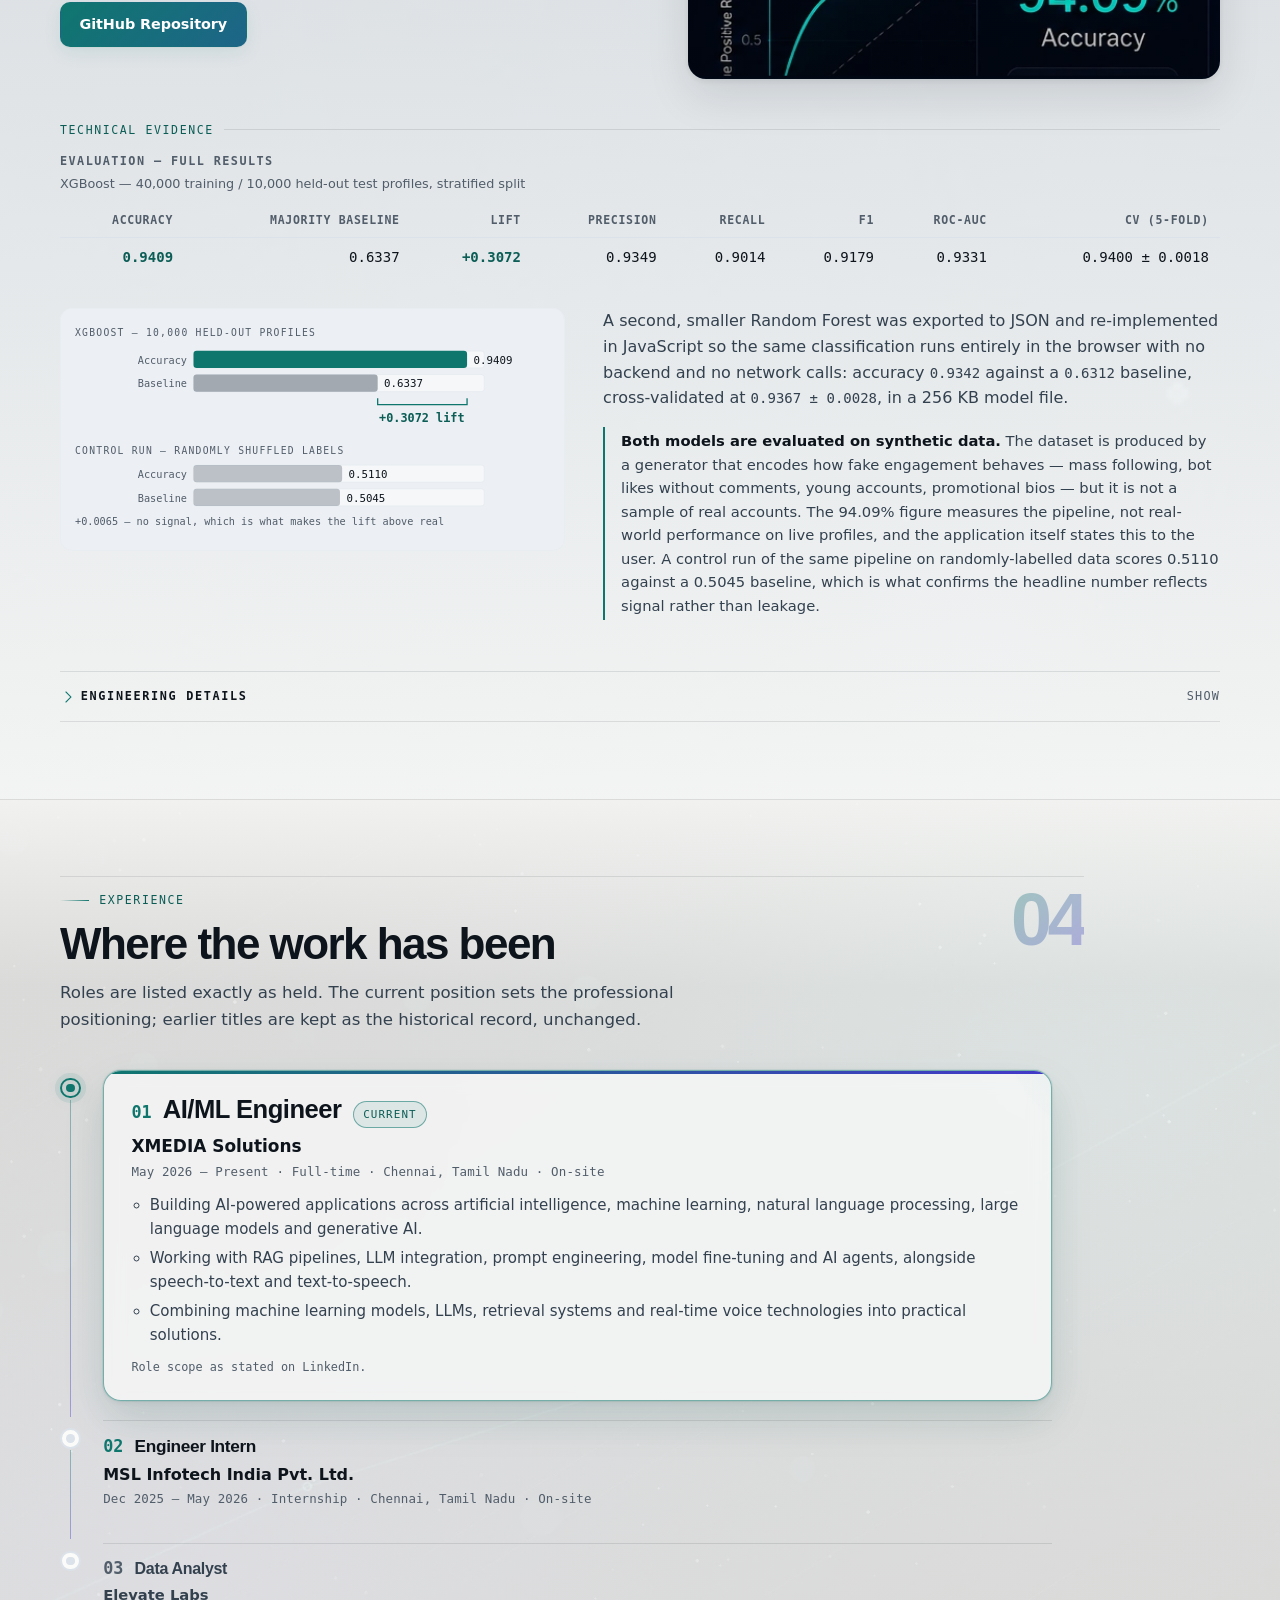
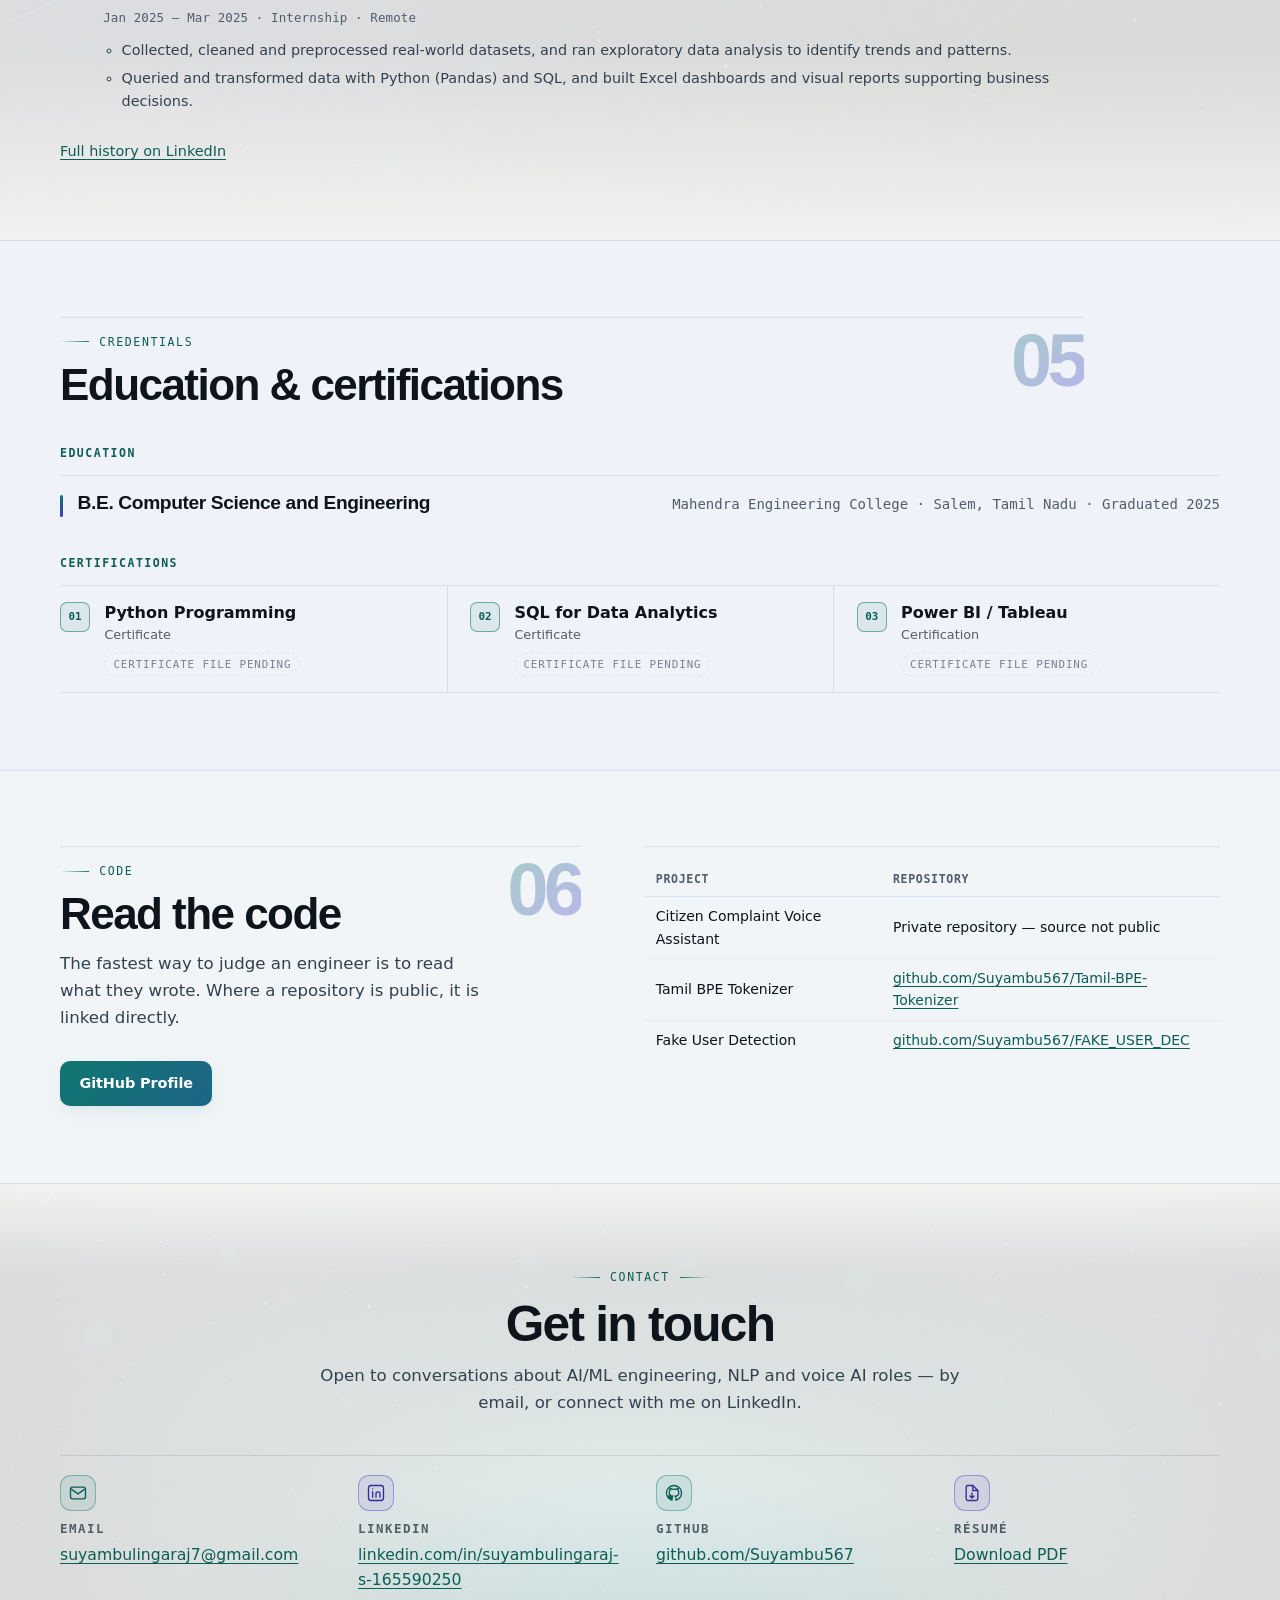
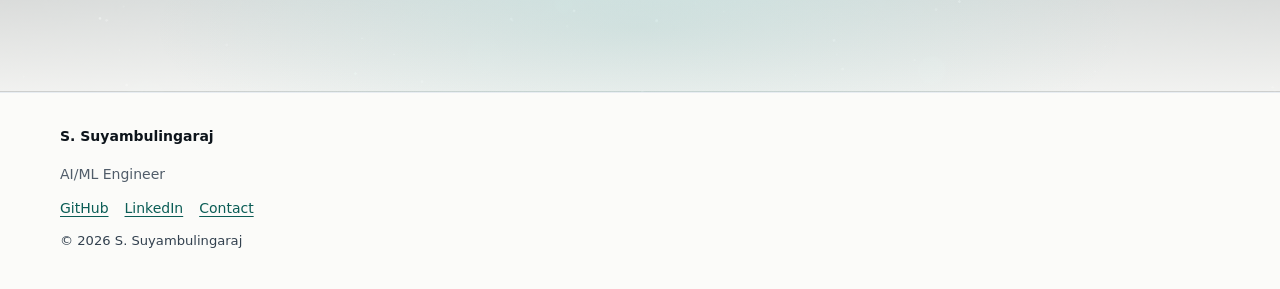
==== commit 3f641a3c: "Refine sections into editorial layouts and add scrollspy, parallax and certificate viewer Replace ca" ====
--- a/index.html
+++ b/index.html
@@ -41,12 +41,46 @@
 <div id="top"></div>
 
 <!-- ============================ HERO ============================ -->
-<section class="hero atm-hero">
-  <div class="hero-visual" aria-hidden="true">
-    <div class="hero-orb"></div>
-    <div class="hero-ring"></div>
-    <div class="hero-ring"></div>
-    <div class="hero-panel">
+<section class="hero atm-hero" id="hero">
+  <div class="wrap hero-grid">
+    <div class="hero-copy">
+      <p class="role">AI/ML Engineer</p>
+      <h1>S.&nbsp;Suyambulingaraj</h1>
+      <p class="loc">Chennai, Tamil Nadu, India</p>
+      <p class="pitch">
+        Building AI systems end to end &mdash; speech, language and machine learning,
+        from the model to the API that serves it. My work centres on Tamil and
+        code-mixed Tanglish: an ASR-to-LLM voice assistant that carries a spoken
+        civic complaint to a routed, ticketed record; a Byte Pair Encoding
+        tokenizer written from scratch against Tamil Unicode; and a fake-profile
+        classifier reported against its own majority-class baseline rather than
+        accuracy alone.
+      </p>
+
+      <div class="cta-row">
+        <a class="btn btn-primary" href="#projects">View Projects</a>
+        <a class="btn" href="https://github.com/Suyambu567" rel="noopener">GitHub</a>
+        <a class="btn" href="https://www.linkedin.com/in/suyambulingaraj-s-165590250/" rel="noopener">LinkedIn</a>
+        <a class="btn" href="Suyambulingaraj_Resume_ATS.pdf">R&eacute;sum&eacute;</a>
+      </div>
+    </div>
+
+    <!-- Ambient hero visual. Decorative throughout: a glass speech panel lit by
+         an orb, ringed, dusted with particles, over a masked technical grid.
+         Hidden from assistive technology; the copy column carries the content. -->
+    <div class="hero-visual" aria-hidden="true">
+      <div class="hv-grid"></div>
+      <div class="hero-orb"></div>
+      <div class="hero-orb hero-orb-2"></div>
+      <div class="hero-ring"></div>
+      <div class="hero-ring"></div>
+      <div class="hero-ring"></div>
+      <div class="hv-arc"></div>
+      <div class="hero-panel">
+        <div class="hv-panel-top">
+          <i></i><i></i><i></i>
+          <span class="hv-panel-label">live&nbsp;transcription</span>
+        </div>
         <svg class="hero-wave" viewBox="0 0 320 120" aria-hidden="true" focusable="false">
       <!-- Decorative only: a speech waveform, drawn by hand, carrying no data. -->
       <rect x="0"   y="52" width="5" height="16" rx="2.5"/>
@@ -75,32 +109,17 @@
       <rect x="276" y="48" width="5" height="24" rx="2.5"/>
       <rect x="288" y="54" width="5" height="12" rx="2.5"/>
       <rect x="300" y="51" width="5" height="18" rx="2.5"/>
-    </svg>
-    </div>
-    <div class="hero-dust"><i style="left:47%;top:27%"></i><i style="left:56%;top:14%"></i><i style="left:15%;top:76%"></i><i style="left:18%;top:54%"></i><i style="left:80%;top:15%"></i><i style="left:70%;top:35%"></i><i style="left:10%;top:19%"></i><i style="left:61%;top:61%"></i><i style="left:14%;top:38%"></i></div>
+        </svg>
+        <p class="hv-flow"><span>speech</span><b>→</b><span>text</span><b>→</b><span>intent</span><b>→</b><span>ticket</span></p>
+      </div>
+      <span class="hv-chip hv-chip-1">ASR</span>
+      <span class="hv-chip hv-chip-2">LLM</span>
+      <span class="hv-chip hv-chip-3">TTS</span>
+      <div class="hero-dust"><i style="left:47%;top:27%"></i><i style="left:56%;top:14%"></i><i style="left:15%;top:76%"></i><i style="left:18%;top:54%"></i><i style="left:80%;top:15%"></i><i style="left:70%;top:35%"></i><i style="left:10%;top:19%"></i><i style="left:61%;top:61%"></i><i style="left:14%;top:38%"></i><i style="left:88%;top:64%"></i><i style="left:35%;top:8%"></i><i style="left:5%;top:60%"></i></div>
+    </div>
   </div>
 
   <div class="wrap">
-    <p class="role">AI/ML Engineer</p>
-    <h1>S. Suyambulingaraj</h1>
-    <p class="loc">Chennai, Tamil Nadu, India</p>
-    <p class="pitch">
-      Building AI systems end to end — speech, language and machine learning,
-      from the model to the API that serves it. My work centres on Tamil and
-      code-mixed Tanglish: an ASR-to-LLM voice assistant that carries a spoken
-      civic complaint to a routed, ticketed record; a Byte Pair Encoding
-      tokenizer written from scratch against Tamil Unicode; and a fake-profile
-      classifier reported against its own majority-class baseline rather than
-      accuracy alone.
-    </p>
-
-    <div class="cta-row">
-      <a class="btn btn-primary" href="#projects">View Projects</a>
-      <a class="btn" href="https://github.com/Suyambu567" rel="noopener">GitHub</a>
-      <a class="btn" href="https://www.linkedin.com/in/suyambulingaraj-s-165590250/" rel="noopener">LinkedIn</a>
-      <a class="btn" href="Suyambulingaraj_Resume_ATS.pdf">R&eacute;sum&eacute;</a>
-    </div>
-
     <dl class="statrow">
       <div class="stat">
         <dt class="stat-label">Engineered projects</dt>
@@ -120,17 +139,24 @@
       </div>
     </dl>
   </div>
+
+  <a class="hero-scroll" href="#about" aria-label="Scroll to About">
+    <span aria-hidden="true"></span>
+  </a>
 </section>
 
 <!-- ============================ ABOUT ============================ -->
 <section id="about" class="band-alt atm-about">
   <div class="wrap">
-    <span class="eyebrow">About</span>
-    <h2>AI/ML engineering across speech, language and models</h2>
+    <div class="sec-head">
+      <span class="sec-num" aria-hidden="true">01</span>
+      <span class="eyebrow">About</span>
+      <h2>AI/ML engineering across speech, language and models</h2>
+    </div>
 
     <div class="about-grid">
-      <div class="reveal">
-        <p class="lede">
+      <div class="about-copy reveal">
+        <p class="lede lede-lg">
           I am an AI/ML engineer working across speech, natural language processing
           and classical machine learning, currently with XMEDIA Solutions in
           Chennai. B.E. Computer Science and Engineering, 2025, Mahendra
@@ -152,22 +178,11 @@
           baseline or the caveat that makes it meaningful.
         </p>
 
-        <p class="chip-label">Working strengths</p>
-        <ul class="chiprow">
-          <li>Analytical Thinking</li><li>Problem Solving</li>
-          <li>Team Collaboration</li><li>Quick Learner</li>
-          <li>Attention to Detail</li>
-        </ul>
-
-        <p class="chip-label">Languages</p>
-        <ul class="chiprow">
-          <li>Tamil &mdash; Native</li><li>English &mdash; Professional</li>
-        </ul>
-      </div>
-
-      <div class="ladder reveal" data-stagger="1">
+      </div>
+
+      <aside class="about-aside reveal" data-stagger="1">
         <p class="subhead">How the work progressed</p>
-        <ol>
+        <ol class="ladder">
           <li>
             <span class="rung-t">Machine Learning</span>
             <span class="rung-d">Feature engineering, gradient-boosted trees, and
@@ -187,7 +202,20 @@
               real-time backend.</span>
           </li>
         </ol>
-      </div>
+        <div class="about-meta">
+        <p class="chip-label">Working strengths</p>
+        <ul class="chiprow">
+          <li>Analytical Thinking</li><li>Problem Solving</li>
+          <li>Team Collaboration</li><li>Quick Learner</li>
+          <li>Attention to Detail</li>
+        </ul>
+
+        <p class="chip-label">Languages</p>
+        <ul class="chiprow">
+          <li>Tamil &mdash; Native</li><li>English &mdash; Professional</li>
+        </ul>
+        </div>
+      </aside>
     </div>
   </div>
 </section>
@@ -195,69 +223,72 @@
 <!-- ============================ SKILLS ============================ -->
 <section id="skills" class="band-c atm-skills">
   <div class="wrap">
-    <span class="eyebrow">Technical skills</span>
-    <h2>What the three projects are built from</h2>
-    <p class="lede">
-      This list is restricted to what the three featured projects actually use.
-      Nothing is listed for familiarity alone.
-    </p>
-
-    <div class="skill-grid">
-      <div class="skill-card reveal">
+    <div class="sec-head">
+      <span class="sec-num" aria-hidden="true">02</span>
+      <span class="eyebrow">Technical skills</span>
+      <h2>What the three projects are built from</h2>
+      <p class="lede">
+        This list is restricted to what the three featured projects actually use.
+        Nothing is listed for familiarity alone.
+      </p>
+    </div>
+
+    <div class="skill-list">
+      <div class="skill-row reveal">
         <h3>AI &amp; LLM applications</h3>
-        <ul class="tags">
+        <ul class="tags tags-inline">
           <li>LLM integration</li><li>Prompt engineering</li>
           <li>Intent classification</li><li>Slot filling</li>
           <li>Dialogue state management</li>
         </ul>
       </div>
-      <div class="skill-card reveal" data-stagger="1">
+      <div class="skill-row reveal" data-stagger="1">
         <h3>Machine learning</h3>
-        <ul class="tags">
+        <ul class="tags tags-inline">
           <li>Scikit-learn</li><li>XGBoost</li><li>Random Forest</li>
           <li>LoRA / PEFT fine-tuning</li><li>Class imbalance handling</li>
           <li>Cross-validation</li><li>Model evaluation</li>
           <li>Baseline comparison</li>
         </ul>
       </div>
-      <div class="skill-card reveal" data-stagger="2">
+      <div class="skill-row reveal" data-stagger="2">
         <h3>Speech &amp; voice AI</h3>
-        <ul class="tags">
+        <ul class="tags tags-inline">
           <li>Whisper</li><li>ASR</li><li>CTranslate2</li>
           <li>Text-to-speech</li><li>Voice activity detection</li>
           <li>Real-time audio streaming</li>
         </ul>
       </div>
-      <div class="skill-card reveal" data-stagger="3">
+      <div class="skill-row reveal" data-stagger="3">
         <h3>NLP &amp; Tamil NLP</h3>
-        <ul class="tags">
+        <ul class="tags tags-inline">
           <li>BPE tokenization</li><li>Tamil Unicode processing</li>
           <li>Code-mixed (Tanglish) NLP</li><li>TF-IDF</li>
           <li>Feature engineering</li>
         </ul>
       </div>
-      <div class="skill-card reveal" data-stagger="4">
+      <div class="skill-row reveal" data-stagger="4">
         <h3>Backend &amp; APIs</h3>
-        <ul class="tags">
+        <ul class="tags tags-inline">
           <li>Python</li><li>FastAPI</li><li>REST APIs</li>
           <li>WebSocket</li><li>Pydantic</li><li>Asynchronous services</li>
         </ul>
       </div>
-      <div class="skill-card reveal" data-stagger="5">
+      <div class="skill-row reveal" data-stagger="5">
         <h3>Data &amp; evaluation</h3>
-        <ul class="tags">
+        <ul class="tags tags-inline">
           <li>Pandas</li><li>NumPy</li><li>Data preprocessing</li>
           <li>Feature extraction</li><li>Evaluation metrics</li>
         </ul>
       </div>
-      <div class="skill-card reveal" data-stagger="5">
+      <div class="skill-row reveal" data-stagger="5">
         <h3>Tools</h3>
-        <ul class="tags">
+        <ul class="tags tags-inline">
           <li>Git</li><li>GitHub</li><li>GitHub Actions</li>
           <li>pytest</li><li>Flutter</li><li>YAML</li><li>JSON</li><li>VS Code</li>
         </ul>
-        <p class="chip-label" style="margin-top:1rem">Also used</p>
-        <ul class="tags tags-quiet">
+        <p class="chip-label">Also used</p>
+        <ul class="tags tags-inline tags-quiet">
           <li>Jupyter Notebook</li><li>Google Colab</li>
         </ul>
       </div>
@@ -268,35 +299,68 @@
 <!-- ============================ PROJECTS ============================ -->
 <section id="projects" class="atm-projects">
   <div class="wrap">
-    <span class="eyebrow">Featured projects</span>
-    <h2>Three projects, in order of engineering scope</h2>
-    <p class="lede">
-      Each one answers the same questions: what problem it solves, how it solves it,
-      what was actually built, and what the evaluation showed.
-    </p>
-
-    <!-- ========== 01 · HERO ========== -->
+    <div class="sec-head">
+      <span class="sec-num" aria-hidden="true">03</span>
+      <span class="eyebrow">Featured projects</span>
+      <h2>Three projects, in order of engineering scope</h2>
+      <p class="lede">
+        Each one answers the same questions: what problem it solves, how it solves it,
+        what was actually built, and what the evaluation showed.
+      </p>
+    </div>
+
+    <!-- ========== 01 · featured case study ========== -->
     <article class="project project-hero reveal" id="voice-assistant">
-      <div class="project-head">
-        <span class="project-num">01</span>
-        <h3>Tamil/Tanglish Citizen Complaint Voice Assistant</h3>
-        <span class="badge">End-to-end Voice AI &middot; LLM</span>
-      </div>
-      <p class="one-liner">
-        A citizen describes a local problem out loud in Tamil or Tanglish. The system
-        transcribes it, works out what the problem is and where it is, asks for the
-        detail it is missing, routes it to the right department, files it with a
-        ticket number, and reads the result back in spoken Tamil.
-      </p>
-
-      <div class="project-shot" style="--shot-bg:#030816">
-        <img src="assets/projects/citizen-complaint-voice-assistant.webp"
-             width="473" height="705"
-             loading="eager" decoding="async" fetchpriority="high"
-             alt="A smartphone at night running a Tamil voice assistant: a glowing microphone button above a live speech waveform, with a Tamil conversation below in which a citizen reports a problem in their area and the assistant asks for the area and street name.">
-      </div>
-
-      <div class="diagram">
+      <div class="case-grid">
+        <div class="project-shot project-shot-feature" style="--shot-bg:#030816" data-parallax>
+          <img src="assets/projects/citizen-complaint-voice-assistant.webp"
+               width="473" height="705"
+               loading="eager" decoding="async" fetchpriority="high"
+               alt="A smartphone at night running a Tamil voice assistant: a glowing microphone button above a live speech waveform, with a Tamil conversation below in which a citizen reports a problem in their area and the assistant asks for the area and street name.">
+        </div>
+
+        <div class="case-intro">
+          <div class="project-head">
+            <span class="project-num">01</span>
+            <h3>Tamil/Tanglish Citizen Complaint Voice Assistant</h3>
+            <span class="badge">End-to-end Voice AI &middot; LLM</span>
+          </div>
+          <p class="one-liner">
+            A citizen describes a local problem out loud in Tamil or Tanglish. The system
+            transcribes it, works out what the problem is and where it is, asks for the
+            detail it is missing, routes it to the right department, files it with a
+            ticket number, and reads the result back in spoken Tamil.
+          </p>
+
+          <p class="flow-strip" aria-hidden="true">
+            <span>Voice</span><b>→</b><span>Language</span><b>→</b><span>Understanding</span><b>→</b><span>Routing</span>
+          </p>
+
+          <!-- Figures repeated from the measured results below, for scanning. -->
+          <ul class="metric-chips">
+            <li><b>80.1% <span aria-hidden="true">→</span> 55.0%</b><span>WER, first fine-tune</span></li>
+            <li><b>24</b><span>issue categories</span></li>
+            <li><b>25</b><span>departments routed</span></li>
+            <li><b>0.139</b><span>real-time factor</span></li>
+          </ul>
+
+          <!-- Stack, as listed under Technology in the engineering details. -->
+          <ul class="tags stack" aria-label="Technology stack">
+            <li>Flutter</li><li>WebSocket</li><li>Python</li><li>WebRTC VAD</li>
+            <li>Whisper</li><li>LoRA</li><li>CTranslate2</li><li>LLM</li>
+            <li>Text-to-speech</li><li>pytest</li>
+          </ul>
+
+          <div class="cta-row case-cta">
+            <a class="btn btn-primary" href="case-study-voice-assistant.html">Read the full case study</a>
+            <span class="btn" aria-disabled="true" title="Private repository — source is not public">Private repository — code not public</span>
+          </div>
+        </div>
+      </div>
+
+      <div class="evidence">
+        <p class="group-label">Technical evidence</p>
+        <div class="diagram">
         <svg viewBox="0 -30 720 280" role="img" aria-labelledby="pipe-title pipe-desc">
           <title id="pipe-title">Voice assistant pipeline</title>
           <desc id="pipe-desc">Citizen speech enters a Flutter app, streams over a WebSocket
@@ -390,74 +454,9 @@
           <text class="d-return-label" x="395" y="-17" text-anchor="middle">spoken Tamil reply returns to the citizen</text>
         </svg>
       </div>
-
-      <div class="qa">
-        <div class="qa-block">
-          <h4>01 — Problem</h4>
-          <p>
-            Filing a civic complaint means a form: the right department, the right
-            category, an address written the way the system expects. A citizen who
-            would say <em>"enga area-la water problem irukku"</em> out loud has to
-            translate that into someone else's schema before anything happens. The
-            speech-first route removes the form, but only if the system can handle
-            how people actually talk — Tamil and English mixed inside a single
-            sentence.
-          </p>
-        </div>
-
-        <div class="qa-block">
-          <h4>02 — Solution</h4>
-          <p>
-            A spoken-dialogue system that takes a complaint from speech to a routed,
-            ticketed record without a form. Audio streams from a mobile client to a
-            Python voice server over a WebSocket; voice activity detection decides
-            when the citizen has finished speaking; the utterance is transcribed,
-            classified into one of 24 civic issue categories, and checked for the
-            details a complaint needs. When the area or street is missing, the
-            assistant asks for it and waits, rather than filing an incomplete record.
-            The finished complaint is mapped to one of 25 departments, stored with a
-            sequential ticket number, and read back in spoken Tamil.
-          </p>
-        </div>
-
-        <div class="qa-2col">
-          <div class="qa-block">
-            <h4>03 — Technology</h4>
-            <ul class="tight">
-              <li><strong>Client:</strong> Flutter mobile app</li>
-              <li><strong>Transport:</strong> WebSocket audio streaming</li>
-              <li><strong>Server:</strong> Python, asynchronous</li>
-              <li><strong>VAD:</strong> WebRTC VAD, 20&nbsp;ms frames</li>
-              <li><strong>ASR:</strong> Whisper-medium fine-tuned with LoRA, served through CTranslate2; cloud ASR providers as alternate routes</li>
-              <li><strong>Understanding:</strong> LLM provider plus a rule-based intent and location layer</li>
-              <li><strong>TTS:</strong> neural text-to-speech for the Tamil reply</li>
-              <li><strong>Testing:</strong> pytest; an offline harness drives the dialogue with text and asserts what was filed</li>
-            </ul>
-          </div>
-
-          <div class="qa-block">
-            <h4>04 — Engineering challenges</h4>
-            <ul class="tight">
-              <li><strong>Code-mixing broke every off-the-shelf ASR.</strong> Each engine
-                tested transliterated the English words into Tamil script, which corrupted
-                the routing stage downstream. The base Tamil Whisper model kept
-                <span class="mono">0 / 289</span> English words in Latin script.</li>
-              <li><strong>Turn-taking.</strong> Deciding when a speaker has stopped —
-                rather than paused — is what makes a voice assistant feel usable, and it
-                is handled at the VAD frame level.</li>
-              <li><strong>Incomplete complaints.</strong> Spontaneous speech rarely
-                contains everything a complaint needs, so the dialogue has to distinguish
-                a problem description from an area name and ask only for what is missing.</li>
-              <li><strong>Correctness that a crash test cannot catch.</strong> The failures
-                that matter are wrong <em>filed data</em> — a problem fragment parsed as an
-                area, an unroutable department — so the test harness asserts the resulting
-                record, not that the code ran.</li>
-            </ul>
-          </div>
-        </div>
-
-        <div class="qa-block">
-          <h4>05 — Results (measured)</h4>
+        <div class="qa">
+          <div class="qa-block">
+          <h4>Results (measured)</h4>
           <p>
             Fine-tuning the ASR on the deployment's own code-mixed speech is what
             moved the system, after swapping pretrained models did not. Two rounds
@@ -508,9 +507,78 @@
             <span class="mono">0 / 6</span> across both rounds.
           </div>
         </div>
-
-        <div class="qa-block">
-          <h4>06 — My contribution</h4>
+        </div>
+      </div>
+
+      <details class="qa-details" open>
+        <summary>Engineering details</summary>
+        <div class="qa">
+          <div class="qa-block">
+          <h4>Problem</h4>
+          <p>
+            Filing a civic complaint means a form: the right department, the right
+            category, an address written the way the system expects. A citizen who
+            would say <em>"enga area-la water problem irukku"</em> out loud has to
+            translate that into someone else's schema before anything happens. The
+            speech-first route removes the form, but only if the system can handle
+            how people actually talk — Tamil and English mixed inside a single
+            sentence.
+          </p>
+        </div>
+
+          <div class="qa-block">
+          <h4>Solution</h4>
+          <p>
+            A spoken-dialogue system that takes a complaint from speech to a routed,
+            ticketed record without a form. Audio streams from a mobile client to a
+            Python voice server over a WebSocket; voice activity detection decides
+            when the citizen has finished speaking; the utterance is transcribed,
+            classified into one of 24 civic issue categories, and checked for the
+            details a complaint needs. When the area or street is missing, the
+            assistant asks for it and waits, rather than filing an incomplete record.
+            The finished complaint is mapped to one of 25 departments, stored with a
+            sequential ticket number, and read back in spoken Tamil.
+          </p>
+        </div>
+
+          <div class="qa-2col">
+          <div class="qa-block">
+            <h4>Technology</h4>
+            <ul class="tight">
+              <li><strong>Client:</strong> Flutter mobile app</li>
+              <li><strong>Transport:</strong> WebSocket audio streaming</li>
+              <li><strong>Server:</strong> Python, asynchronous</li>
+              <li><strong>VAD:</strong> WebRTC VAD, 20&nbsp;ms frames</li>
+              <li><strong>ASR:</strong> Whisper-medium fine-tuned with LoRA, served through CTranslate2; cloud ASR providers as alternate routes</li>
+              <li><strong>Understanding:</strong> LLM provider plus a rule-based intent and location layer</li>
+              <li><strong>TTS:</strong> neural text-to-speech for the Tamil reply</li>
+              <li><strong>Testing:</strong> pytest; an offline harness drives the dialogue with text and asserts what was filed</li>
+            </ul>
+          </div>
+
+          <div class="qa-block">
+            <h4>Engineering challenges</h4>
+            <ul class="tight">
+              <li><strong>Code-mixing broke every off-the-shelf ASR.</strong> Each engine
+                tested transliterated the English words into Tamil script, which corrupted
+                the routing stage downstream. The base Tamil Whisper model kept
+                <span class="mono">0 / 289</span> English words in Latin script.</li>
+              <li><strong>Turn-taking.</strong> Deciding when a speaker has stopped —
+                rather than paused — is what makes a voice assistant feel usable, and it
+                is handled at the VAD frame level.</li>
+              <li><strong>Incomplete complaints.</strong> Spontaneous speech rarely
+                contains everything a complaint needs, so the dialogue has to distinguish
+                a problem description from an area name and ask only for what is missing.</li>
+              <li><strong>Correctness that a crash test cannot catch.</strong> The failures
+                that matter are wrong <em>filed data</em> — a problem fragment parsed as an
+                area, an unroutable department — so the test harness asserts the resulting
+                record, not that the code ran.</li>
+            </ul>
+          </div>
+        </div>
+
+          <div class="qa-block">
+          <h4>My contribution</h4>
           <p class="mono" style="font-size:.8rem;color:var(--muted)">Implementation verified in the project repository:</p>
           <ul class="tight">
             <li>Real-time voice server: WebSocket audio ingestion, VAD-driven turn-taking, audio preprocessing ahead of transcription</li>
@@ -522,45 +590,58 @@
           </ul>
         </div>
 
-        <div class="qa-block">
-          <h4>07 — Links</h4>
-          <div class="cta-row" style="margin-top:.4rem">
-            <a class="btn btn-primary" href="case-study-voice-assistant.html">Read the full case study</a>
-            <span class="btn" aria-disabled="true" title="Private repository — source is not public">Private repository — code not public</span>
-          </div>
           <div class="note">
             <p>This system was built in a private repository. No source code, internal
             URLs, infrastructure details or citizen data appear on this site — only
             architecture, methods and evaluation results.</p>
           </div>
         </div>
-      </div>
+      </details>
     </article>
 
-    <!-- ========== 02 + 03 · two-up ========== -->
-    <div class="project-grid">
-
-    <!-- ========== 02 · TAMIL TOKENIZER ========== -->
-    <article class="project reveal" id="tamil-tokenizer">
-      <div class="project-head">
+    <!-- ========== 02 · image left, story right ========== -->
+    <article class="project project-case reveal" id="tamil-tokenizer">
+      <div class="case-grid">
+        <div class="project-shot project-shot-case" style="--shot-bg:#010716" data-parallax>
+        <img src="assets/projects/tamil-bpe-tokenizer.webp"
+             width="510" height="712"
+             loading="lazy" decoding="async" fetchpriority="auto"
+             alt="The Tamil word tamizh rendered large in glowing three-dimensional type, with arrows leading down from it into four separate token blocks, each block captioned with a numeric token identifier, over a dark technical background.">
+      </div>
+
+        <div class="case-intro">
+          <div class="project-head">
         <span class="project-num">02</span>
         <h3>Tamil BPE Tokenizer — built from scratch</h3>
         <span class="badge">Tamil NLP</span>
       </div>
-      <p class="one-liner">
+          <p class="one-liner">
         Byte Pair Encoding implemented in plain Python — no tokenizer library — and
         trained on Tamil text, to work out how subword merges behave on a script
         where a written character is a consonant plus a vowel sign.
       </p>
 
-      <div class="project-shot" style="--shot-bg:#010716">
-        <img src="assets/projects/tamil-bpe-tokenizer.webp"
-             width="510" height="712"
-             loading="lazy" decoding="async" fetchpriority="auto"
-             alt="The Tamil word tamizh rendered large in glowing three-dimensional type, with arrows leading down from it into four separate token blocks, each block captioned with a numeric token identifier, over a dark technical background.">
-      </div>
-
-      <div class="viz">
+          <ul class="metric-chips metric-chips-compact">
+        <li><b>50</b><span>merges learned</span></li>
+        <li><b>0</b><span>tokenizer libraries used</span></li>
+        <li><b>U+0B80&ndash;U+0BFF</b><span>Unicode block validated</span></li>
+      </ul>
+
+          <ul class="tags stack" aria-label="Technology stack">
+            <li>Python</li><li>BPE</li><li>Tamil Unicode</li>
+            <li>NLP preprocessing</li><li>YAML</li><li>JSON</li>
+          </ul>
+
+          <div class="cta-row case-cta">
+            <a class="btn btn-primary" href="https://github.com/Suyambu567/Tamil-BPE-Tokenizer" rel="noopener">GitHub Repository</a>
+          </div>
+        </div>
+      </div>
+
+      <div class="evidence">
+        <p class="group-label">Technical evidence</p>
+        <div class="evidence-grid">
+          <div class="viz">
         <svg viewBox="0 0 440 282" role="img" aria-labelledby="bpe-title bpe-desc">
           <title id="bpe-title">Why Tamil needs subword merges, and the merges the trainer found</title>
           <desc id="bpe-desc">Above: the Tamil character ka-with-pulli is stored as two
@@ -620,36 +701,9 @@
           <text class="t-note" x="0" y="276">Frequency alone — nothing in the code knows Tamil grammar.</text>
         </svg>
       </div>
-
-      <div class="qa">
-        <div class="qa-2col">
-          <div class="qa-block">
-            <h4>01 — Problem</h4>
-            <p>
-              Tokenization decides what every downstream NLP model can see. Tamil makes
-              that harder than English: it is agglutinative, so one word carries case and
-              postpositions that English spreads over several words, and its script
-              composes characters from a consonant and a dependent vowel sign. Split at
-              the wrong boundary and the pieces are not linguistic units at all. Word-level
-              tokenization explodes the vocabulary; naive character-level tokenization
-              throws away structure.
-            </p>
-          </div>
-          <div class="qa-block">
-            <h4>02 — Approach</h4>
-            <p>
-              Byte Pair Encoding, written from first principles rather than called from a
-              library, so the merge behaviour is inspectable at every step: build the
-              character-level vocabulary, count adjacent symbol pairs, merge the most
-              frequent pair, repeat. The trained merge rules are persisted as JSON and
-              reloaded for encoding, and a separate vocabulary component maps tokens to
-              integer IDs and back.
-            </p>
-          </div>
-        </div>
-
-        <div class="qa-block">
-          <h4>03 — What the model learned</h4>
+          <div class="qa">
+            <div class="qa-block">
+          <h4>What the model learned</h4>
           <p>
             Trained for 50 merges, the first rules the algorithm found are exactly the
             units Tamil orthography is built from — a consonant joined to its pulli, and
@@ -668,8 +722,8 @@
           </p>
         </div>
 
-        <div class="qa-block">
-          <h4>04 — Example input and output</h4>
+            <div class="qa-block">
+          <h4>Example input and output</h4>
           <p>Produced by loading the trained merge rules and encoding:</p>
           <div class="io">
             "நான் பள்ளிக்கு" <span class="arrow">→</span> ['நான்', 'பள்ளிக்கு'] <span class="d-sub">— 2 tokens</span><br>
@@ -686,9 +740,41 @@
             reusable subwords, and only unseen text reveals it.
           </p>
         </div>
-
-        <div class="qa-block">
-          <h4>05 — My contribution</h4>
+          </div>
+        </div>
+      </div>
+
+      <details class="qa-details">
+        <summary>Engineering details</summary>
+        <div class="qa">
+          <div class="qa-2col">
+          <div class="qa-block">
+            <h4>Problem</h4>
+            <p>
+              Tokenization decides what every downstream NLP model can see. Tamil makes
+              that harder than English: it is agglutinative, so one word carries case and
+              postpositions that English spreads over several words, and its script
+              composes characters from a consonant and a dependent vowel sign. Split at
+              the wrong boundary and the pieces are not linguistic units at all. Word-level
+              tokenization explodes the vocabulary; naive character-level tokenization
+              throws away structure.
+            </p>
+          </div>
+          <div class="qa-block">
+            <h4>Approach</h4>
+            <p>
+              Byte Pair Encoding, written from first principles rather than called from a
+              library, so the merge behaviour is inspectable at every step: build the
+              character-level vocabulary, count adjacent symbol pairs, merge the most
+              frequent pair, repeat. The trained merge rules are persisted as JSON and
+              reloaded for encoding, and a separate vocabulary component maps tokens to
+              integer IDs and back.
+            </p>
+          </div>
+        </div>
+
+          <div class="qa-block">
+          <h4>My contribution</h4>
           <p class="mono" style="font-size:.8rem;color:var(--muted)">Implementation verified in the repository:</p>
           <ul class="tight">
             <li>The BPE trainer end to end — vocabulary construction, pair statistics, best-pair selection, merge application, and the training loop</li>
@@ -700,8 +786,8 @@
           </ul>
         </div>
 
-        <div class="qa-block">
-          <h4>06 — Scope and limits</h4>
+          <div class="qa-block">
+          <h4>Scope and limits</h4>
           <div class="note">
             <p>
               <strong>This is a fundamentals project, not a production tokenizer.</strong>
@@ -713,176 +799,56 @@
             </p>
           </div>
         </div>
-
-        <div class="qa-block">
-          <h4>07 — Technology</h4>
-          <ul class="tags">
-            <li>Python</li><li>BPE</li><li>Tamil Unicode</li>
-            <li>NLP preprocessing</li><li>YAML</li><li>JSON</li>
-          </ul>
-        </div>
-
-        <div class="qa-block">
-          <h4>08 — Links</h4>
-          <div class="cta-row" style="margin-top:.4rem">
-            <a class="btn btn-primary" href="https://github.com/Suyambu567/Tamil-BPE-Tokenizer" rel="noopener">GitHub Repository</a>
-          </div>
-        </div>
-      </div>
+        </div>
+      </details>
     </article>
 
-    <!-- ========== 03 · FAKE USER DETECTION ========== -->
-    <article class="project reveal" data-stagger="1" id="fake-user-detection">
-      <div class="project-head">
+    <!-- ========== 03 · story left, image right ========== -->
+    <article class="project project-case reveal" id="fake-user-detection">
+      <div class="case-grid case-grid-rev">
+        <div class="project-shot project-shot-case" style="--shot-bg:#000716" data-parallax>
+        <img src="assets/projects/fake-user-detection.webp"
+             width="509" height="716"
+             loading="lazy" decoding="async" fetchpriority="auto"
+             alt="A social profile card on the left feeding a network of glowing connected nodes that resolves into two outcomes, real in teal and fake in red, above an ROC curve plotted from false positive rate against true positive rate, a 94.09 percent accuracy figure, and a label reading synthetic evaluation data.">
+      </div>
+
+        <div class="case-intro">
+          <div class="project-head">
         <span class="project-num">03</span>
         <h3>Fake User Detection</h3>
         <span class="badge">Machine learning &middot; NLP</span>
       </div>
-      <p class="one-liner">
+          <p class="one-liner">
         A binary classifier that separates fake social profiles from real ones using
         profile, behavioural and textual features — served through a REST API, with a
         second model that runs entirely in the browser.
       </p>
 
-      <div class="project-shot" style="--shot-bg:#000716">
-        <img src="assets/projects/fake-user-detection.webp"
-             width="509" height="716"
-             loading="lazy" decoding="async" fetchpriority="auto"
-             alt="A social profile card on the left feeding a network of glowing connected nodes that resolves into two outcomes, real in teal and fake in red, above an ROC curve plotted from false positive rate against true positive rate, a 94.09 percent accuracy figure, and a label reading synthetic evaluation data.">
-      </div>
-
-      <div class="viz">
-        <svg viewBox="0 0 440 194" role="img" aria-labelledby="lift-title lift-desc">
-          <title id="lift-title">Accuracy against the majority-class baseline, with a control run</title>
-          <desc id="lift-desc">The XGBoost model scores 0.9409 accuracy against a majority-class
-            baseline of 0.6337, a lift of 0.3072. The same pipeline run on randomly shuffled
-            labels scores 0.5110 against a 0.5045 baseline — a lift of 0.0065, which is what
-            confirms the headline number reflects signal rather than leakage.</desc>
-
-          <text class="b-head" x="0" y="10">XGBOOST — 10,000 HELD-OUT PROFILES</text>
-
-          <rect class="b-track" x="110" y="24" width="270" height="16" rx="3"/>
-          <rect class="b-fill"  x="110" y="24" width="254" height="16" rx="3"/>
-          <text class="b-label" x="104" y="36">Accuracy</text>
-          <text class="b-val"   x="370" y="36">0.9409</text>
-
-          <rect class="b-track" x="110" y="46" width="270" height="16" rx="3"/>
-          <rect class="b-base"  x="110" y="46" width="171" height="16" rx="3"/>
-          <text class="b-label" x="104" y="58">Baseline</text>
-          <text class="b-val"   x="287" y="58">0.6337</text>
-
-          <path class="b-brack" d="M281 68 V74 H364 V68"/>
-          <text class="b-lift" x="322" y="90" text-anchor="middle">+0.3072 lift</text>
-
-          <text class="b-head" x="0" y="120">CONTROL RUN — RANDOMLY SHUFFLED LABELS</text>
-
-          <rect class="b-track" x="110" y="130" width="270" height="16" rx="3"/>
-          <rect class="b-flat"  x="110" y="130" width="138" height="16" rx="3"/>
-          <text class="b-label" x="104" y="142">Accuracy</text>
-          <text class="b-val"   x="254" y="142">0.5110</text>
-
-          <rect class="b-track" x="110" y="152" width="270" height="16" rx="3"/>
-          <rect class="b-flat"  x="110" y="152" width="136" height="16" rx="3"/>
-          <text class="b-label" x="104" y="164">Baseline</text>
-          <text class="b-val"   x="252" y="164">0.5045</text>
-
-          <text class="b-null" x="0" y="186">+0.0065 — no signal, which is what makes the lift above real</text>
-        </svg>
-      </div>
-
-      <div class="note">
-        <strong>Both models are evaluated on synthetic data.</strong> The dataset is
-        produced by a generator that encodes how fake engagement behaves — mass
-        following, bot likes without comments, young accounts, promotional bios —
-        but it is not a sample of real accounts. The figures above measure the
-        pipeline, not real-world performance on live profiles, and the application
-        itself states this to the user.
-      </div>
-
-      <div class="qa">
-        <div class="qa-2col">
-          <div class="qa-block">
-            <h4>01 — Problem</h4>
-            <p>
-              Fake profiles spread misinformation, run fraud and inflate social influence.
-              Detecting them from account metadata alone is a classification problem over
-              mixed feature types — and the classes are imbalanced, because fake accounts
-              are the rarer class. That makes accuracy on its own useless as a measure of
-              success: a model that guesses the majority class every time already scores
-              well above 50%.
-            </p>
-          </div>
-          <div class="qa-block">
-            <h4>02 — Approach</h4>
-            <p>
-              A full pipeline: cleaning and de-duplication, feature engineering across
-              three feature families, encoding and scaling inside a fitted pipeline,
-              class-imbalance handling applied only after the train/test split, then
-              gradient-boosted trees. Every accuracy figure is reported next to the
-              majority-class baseline, and the difference between them — the lift — is
-              treated as the real result.
-            </p>
-          </div>
-        </div>
-
-        <div class="qa-block">
-          <h4>03 — Features and NLP</h4>
-          <ul class="tight">
-            <li><strong>Profile:</strong> has a profile picture, full-name word count and length, digit-to-length ratio in the name, bio length, presence of an external URL</li>
-            <li><strong>Behavioural:</strong> post count, follower count, follow count — the follow ratio and whether engagement matches audience size</li>
-            <li><strong>Textual (NLP):</strong> the bio, vectorised with TF-IDF inside the same fitted pipeline as the numeric features</li>
-            <li><strong>Encoding:</strong> a ColumnTransformer combining standard scaling, TF-IDF over the bio, and one-hot encoding for categorical fields</li>
-          </ul>
-          <p>
-            Training and serving call one shared feature-building function, so a feature
-            cannot be computed one way at fit time and another way at request time — and
-            a test asserts the two feature frames are identical, column for column. Where
-            an optional field is omitted from a request, the value is imputed and the
-            response reports which fields were imputed.
-          </p>
-        </div>
-
-        <div class="qa-block">
-          <h4>04 — My contribution</h4>
-          <p class="mono" style="font-size:.8rem;color:var(--muted)">Implementation verified in the repository:</p>
-          <ul class="tight">
-            <li>Preprocessing: missing-value imputation, duplicate removal, label validation</li>
-            <li>Feature engineering across profile, behavioural and textual attributes, shared between training and serving</li>
-            <li>XGBoost training with class-imbalance strategy selection, plus the evaluation module — confusion matrix, cross-validation, baseline comparison</li>
-            <li>An algorithm benchmark comparing candidate models on the features the API actually serves</li>
-            <li>FastAPI service with Pydantic request validation, a model-info endpoint that reports metrics and training-time warnings, and version checking on load</li>
-            <li>Browser model: Random Forest exported to JSON and evaluated in vanilla JavaScript with the same scaler statistics and TF-IDF vocabulary, plus per-feature contribution explanations</li>
-            <li>GitHub Actions workflow that validates and publishes the browser app</li>
-          </ul>
-        </div>
-
-        <div class="qa-block">
-          <h4>05 — Technology</h4>
-          <ul class="tags">
+          <ul class="metric-chips metric-chips-compact">
+        <li><b>0.9409</b><span>accuracy, synthetic eval</span></li>
+        <li><b>+0.3072</b><span>lift over baseline</span></li>
+        <li><b>256&nbsp;KB</b><span>in-browser model</span></li>
+      </ul>
+
+          <ul class="tags stack" aria-label="Technology stack">
             <li>Python</li><li>Pandas</li><li>NumPy</li><li>Scikit-learn</li>
             <li>XGBoost</li><li>Random Forest</li><li>TF-IDF</li>
             <li>FastAPI</li><li>Pydantic</li><li>REST API</li>
             <li>JavaScript</li><li>GitHub Actions</li><li>pytest</li>
           </ul>
-        </div>
-
+
+          <div class="cta-row case-cta">
+            <a class="btn btn-primary" href="https://github.com/Suyambu567/FAKE_USER_DEC" rel="noopener">GitHub Repository</a>
+          </div>
+        </div>
+      </div>
+
+      <div class="evidence" id="fake-user-evaluation">
+        <p class="group-label">Technical evidence</p>
         <div class="qa-block">
-          <h4>06 — Links</h4>
-          <div class="cta-row" style="margin-top:.4rem">
-            <a class="btn btn-primary" href="https://github.com/Suyambu567/FAKE_USER_DEC" rel="noopener">GitHub Repository</a>
-          </div>
-        </div>
-      </div>
-    </article>
-
-    </div><!-- /.project-grid -->
-
-    <!-- ========== 03 · evaluation, given the full width ========== -->
-    <div class="metrics-full reveal" id="fake-user-evaluation">
-      <h4>Evaluation — full results</h4>
-      <p class="from">From <a href="#fake-user-detection">03 — Fake User Detection</a>. Eight columns, so it is given the full page width rather than half of it.</p>
-
-      <div class="table-scroll">
+          <h4>Evaluation — full results</h4>
+          <div class="table-scroll">
         <table>
           <caption>XGBoost — 40,000 training / 10,000 held-out test profiles, stratified split</caption>
           <thead>
@@ -903,16 +869,55 @@
           </tbody>
         </table>
       </div>
-
-      <p>
+        </div>
+        <div class="evidence-grid">
+          <div class="viz">
+        <svg viewBox="0 0 440 194" role="img" aria-labelledby="lift-title lift-desc">
+          <title id="lift-title">Accuracy against the majority-class baseline, with a control run</title>
+          <desc id="lift-desc">The XGBoost model scores 0.9409 accuracy against a majority-class
+            baseline of 0.6337, a lift of 0.3072. The same pipeline run on randomly shuffled
+            labels scores 0.5110 against a 0.5045 baseline — a lift of 0.0065, which is what
+            confirms the headline number reflects signal rather than leakage.</desc>
+
+          <text class="b-head" x="0" y="10">XGBOOST — 10,000 HELD-OUT PROFILES</text>
+
+          <rect class="b-track" x="110" y="24" width="270" height="16" rx="3"/>
+          <rect class="b-fill"  x="110" y="24" width="254" height="16" rx="3"/>
+          <text class="b-label" x="104" y="36">Accuracy</text>
+          <text class="b-val"   x="370" y="36">0.9409</text>
+
+          <rect class="b-track" x="110" y="46" width="270" height="16" rx="3"/>
+          <rect class="b-base"  x="110" y="46" width="171" height="16" rx="3"/>
+          <text class="b-label" x="104" y="58">Baseline</text>
+          <text class="b-val"   x="287" y="58">0.6337</text>
+
+          <path class="b-brack" d="M281 68 V74 H364 V68"/>
+          <text class="b-lift" x="322" y="90" text-anchor="middle">+0.3072 lift</text>
+
+          <text class="b-head" x="0" y="120">CONTROL RUN — RANDOMLY SHUFFLED LABELS</text>
+
+          <rect class="b-track" x="110" y="130" width="270" height="16" rx="3"/>
+          <rect class="b-flat"  x="110" y="130" width="138" height="16" rx="3"/>
+          <text class="b-label" x="104" y="142">Accuracy</text>
+          <text class="b-val"   x="254" y="142">0.5110</text>
+
+          <rect class="b-track" x="110" y="152" width="270" height="16" rx="3"/>
+          <rect class="b-flat"  x="110" y="152" width="136" height="16" rx="3"/>
+          <text class="b-label" x="104" y="164">Baseline</text>
+          <text class="b-val"   x="252" y="164">0.5045</text>
+
+          <text class="b-null" x="0" y="186">+0.0065 — no signal, which is what makes the lift above real</text>
+        </svg>
+      </div>
+          <div class="evidence-aside">
+            <p>
         A second, smaller Random Forest was exported to JSON and re-implemented in
         JavaScript so the same classification runs entirely in the browser with no
         backend and no network calls: accuracy <span class="mono">0.9342</span>
         against a <span class="mono">0.6312</span> baseline, cross-validated at
         <span class="mono">0.9367 ± 0.0028</span>, in a 256&nbsp;KB model file.
       </p>
-
-      <div class="note">
+            <div class="note">
         <strong>Both models are evaluated on synthetic data.</strong> The dataset is
         produced by a generator that encodes how fake engagement behaves — mass
         following, bot likes without comments, young accounts, promotional bios —
@@ -922,19 +927,86 @@
         randomly-labelled data scores 0.5110 against a 0.5045 baseline, which is
         what confirms the headline number reflects signal rather than leakage.
       </div>
-    </div>
+          </div>
+        </div>
+      </div>
+
+      <details class="qa-details">
+        <summary>Engineering details</summary>
+        <div class="qa">
+          <div class="qa-2col">
+          <div class="qa-block">
+            <h4>Problem</h4>
+            <p>
+              Fake profiles spread misinformation, run fraud and inflate social influence.
+              Detecting them from account metadata alone is a classification problem over
+              mixed feature types — and the classes are imbalanced, because fake accounts
+              are the rarer class. That makes accuracy on its own useless as a measure of
+              success: a model that guesses the majority class every time already scores
+              well above 50%.
+            </p>
+          </div>
+          <div class="qa-block">
+            <h4>Approach</h4>
+            <p>
+              A full pipeline: cleaning and de-duplication, feature engineering across
+              three feature families, encoding and scaling inside a fitted pipeline,
+              class-imbalance handling applied only after the train/test split, then
+              gradient-boosted trees. Every accuracy figure is reported next to the
+              majority-class baseline, and the difference between them — the lift — is
+              treated as the real result.
+            </p>
+          </div>
+        </div>
+
+          <div class="qa-block">
+          <h4>Features and NLP</h4>
+          <ul class="tight">
+            <li><strong>Profile:</strong> has a profile picture, full-name word count and length, digit-to-length ratio in the name, bio length, presence of an external URL</li>
+            <li><strong>Behavioural:</strong> post count, follower count, follow count — the follow ratio and whether engagement matches audience size</li>
+            <li><strong>Textual (NLP):</strong> the bio, vectorised with TF-IDF inside the same fitted pipeline as the numeric features</li>
+            <li><strong>Encoding:</strong> a ColumnTransformer combining standard scaling, TF-IDF over the bio, and one-hot encoding for categorical fields</li>
+          </ul>
+          <p>
+            Training and serving call one shared feature-building function, so a feature
+            cannot be computed one way at fit time and another way at request time — and
+            a test asserts the two feature frames are identical, column for column. Where
+            an optional field is omitted from a request, the value is imputed and the
+            response reports which fields were imputed.
+          </p>
+        </div>
+
+          <div class="qa-block">
+          <h4>My contribution</h4>
+          <p class="mono" style="font-size:.8rem;color:var(--muted)">Implementation verified in the repository:</p>
+          <ul class="tight">
+            <li>Preprocessing: missing-value imputation, duplicate removal, label validation</li>
+            <li>Feature engineering across profile, behavioural and textual attributes, shared between training and serving</li>
+            <li>XGBoost training with class-imbalance strategy selection, plus the evaluation module — confusion matrix, cross-validation, baseline comparison</li>
+            <li>An algorithm benchmark comparing candidate models on the features the API actually serves</li>
+            <li>FastAPI service with Pydantic request validation, a model-info endpoint that reports metrics and training-time warnings, and version checking on load</li>
+            <li>Browser model: Random Forest exported to JSON and evaluated in vanilla JavaScript with the same scaler statistics and TF-IDF vocabulary, plus per-feature contribution explanations</li>
+            <li>GitHub Actions workflow that validates and publishes the browser app</li>
+          </ul>
+        </div>
+        </div>
+      </details>
+    </article>
   </div>
 </section>
 
 <!-- ============================ EXPERIENCE ============================ -->
 <section id="experience" class="band-alt atm-experience">
   <div class="wrap">
-    <span class="eyebrow">Experience</span>
-    <h2>Where the work has been</h2>
-    <p class="lede">
-      Roles are listed exactly as held. The current position sets the professional
-      positioning; earlier titles are kept as the historical record, unchanged.
-    </p>
+    <div class="sec-head">
+      <span class="sec-num" aria-hidden="true">04</span>
+      <span class="eyebrow">Experience</span>
+      <h2>Where the work has been</h2>
+      <p class="lede">
+        Roles are listed exactly as held. The current position sets the professional
+        positioning; earlier titles are kept as the historical record, unchanged.
+      </p>
+    </div>
 
     <ol class="timeline">
       <li class="tl-item is-current reveal">
@@ -997,10 +1069,13 @@
 </section>
 
 <!-- ============================ EDUCATION + CERTIFICATIONS ============================ -->
-<section id="education" class="band-c atm-projects">
+<section id="education" class="band-c">
   <div class="wrap">
-    <span class="eyebrow">Credentials</span>
-    <h2>Education &amp; certifications</h2>
+    <div class="sec-head">
+      <span class="sec-num" aria-hidden="true">05</span>
+      <span class="eyebrow">Credentials</span>
+      <h2>Education &amp; certifications</h2>
+    </div>
 
     <div class="edu-grid">
       <div class="reveal">
@@ -1013,26 +1088,38 @@
 
       <div class="reveal" data-stagger="1">
         <p class="subhead">Certifications</p>
+        <!-- Each card can carry a "View certificate" button pointing at a local
+             file in assets/certificates/ (PDF preferred; images shown with
+             object-fit: contain). The button is only present when the actual
+             certificate file exists — a card without one shows a quiet pending
+             note instead, so a dead click can never ship. To activate a card,
+             drop the file in assets/certificates/ and replace the pending span:
+               <button class="cert-view" type="button"
+                       data-cert="assets/certificates/python-programming.pdf">
+                 View certificate</button> -->
         <div class="cert-grid">
           <div class="cert-card">
             <span class="cert-mark" aria-hidden="true">01</span>
-            <span>
+            <span class="cert-body">
               <span class="n">Python Programming</span>
               <span class="i">Certificate</span>
+              <span class="cert-pending">Certificate file pending</span>
             </span>
           </div>
           <div class="cert-card">
             <span class="cert-mark" aria-hidden="true">02</span>
-            <span>
+            <span class="cert-body">
               <span class="n">SQL for Data Analytics</span>
               <span class="i">Certificate</span>
+              <span class="cert-pending">Certificate file pending</span>
             </span>
           </div>
           <div class="cert-card">
             <span class="cert-mark" aria-hidden="true">03</span>
-            <span>
+            <span class="cert-body">
               <span class="n">Power BI / Tableau</span>
               <span class="i">Certification</span>
+              <span class="cert-pending">Certificate file pending</span>
             </span>
           </div>
         </div>
@@ -1042,18 +1129,21 @@
 </section>
 
 <!-- ============================ GITHUB ============================ -->
-<section id="github">
+<section id="github" class="band-alt">
   <div class="wrap">
-    <span class="eyebrow">Code</span>
-    <h2>Read the code</h2>
-    <p class="lede">
-      The fastest way to judge an engineer is to read what they wrote. Where a
-      repository is public, it is linked directly.
-    </p>
+    <div class="sec-head">
+      <span class="sec-num" aria-hidden="true">06</span>
+      <span class="eyebrow">Code</span>
+      <h2>Read the code</h2>
+      <p class="lede">
+        The fastest way to judge an engineer is to read what they wrote. Where a
+        repository is public, it is linked directly.
+      </p>
+    </div>
     <div class="cta-row">
       <a class="btn btn-primary" href="https://github.com/Suyambu567" rel="noopener">GitHub Profile</a>
     </div>
-    <div class="table-scroll" style="margin-top:1.4rem">
+    <div class="table-scroll">
       <table>
         <thead><tr><th>Project</th><th>Repository</th></tr></thead>
         <tbody>
@@ -1078,26 +1168,32 @@
 <!-- ============================ CONTACT ============================ -->
 <section id="contact" class="band-alt atm-contact">
   <div class="wrap">
-    <span class="eyebrow">Contact</span>
-    <h2>Get in touch</h2>
-    <p class="lede">
-      Open to conversations about AI/ML engineering, NLP and voice AI roles — by
-      email, or connect with me on LinkedIn.
-    </p>
+    <div class="sec-head sec-head-center">
+      <span class="eyebrow">Contact</span>
+      <h2>Get in touch</h2>
+      <p class="lede">
+        Open to conversations about AI/ML engineering, NLP and voice AI roles — by
+        email, or connect with me on LinkedIn.
+      </p>
+    </div>
     <div class="contact-grid">
       <div class="contact-card reveal">
+        <span class="contact-ic" aria-hidden="true"><svg viewBox="0 0 24 24" fill="none" stroke="currentColor" stroke-width="1.6"><rect x="3" y="5" width="18" height="14" rx="2.5"/><path d="M3.5 7l8.5 6 8.5-6"/></svg></span>
         <h3>Email</h3>
         <p><a href="mailto:suyambulingaraj7@gmail.com">suyambulingaraj7@gmail.com</a></p>
       </div>
       <div class="contact-card reveal" data-stagger="1">
+        <span class="contact-ic" aria-hidden="true"><svg viewBox="0 0 24 24" fill="none" stroke="currentColor" stroke-width="1.6"><rect x="3" y="3" width="18" height="18" rx="3"/><path d="M8 10.5V17M8 7.2v.1M12 17v-4a2.4 2.4 0 0 1 4.8 0v4" stroke-linecap="round"/></svg></span>
         <h3>LinkedIn</h3>
         <p><a href="https://www.linkedin.com/in/suyambulingaraj-s-165590250/" rel="noopener">linkedin.com/in/<wbr>suyambulingaraj-s-165590250</a></p>
       </div>
       <div class="contact-card reveal" data-stagger="2">
+        <span class="contact-ic" aria-hidden="true"><svg viewBox="0 0 24 24" fill="none" stroke="currentColor" stroke-width="1.6"><path d="M12 3a9 9 0 0 0-2.85 17.54c.45.08.62-.2.62-.44v-1.7c-2.5.55-3.03-1.07-3.03-1.07-.41-1.04-1-1.32-1-1.32-.82-.56.06-.55.06-.55.9.07 1.38.93 1.38.93.8 1.38 2.11.98 2.63.75.08-.58.31-.98.57-1.2-2-.23-4.1-1-4.1-4.45 0-.98.35-1.79.93-2.42-.1-.23-.4-1.15.08-2.4 0 0 .76-.24 2.48.92a8.6 8.6 0 0 1 4.51 0c1.72-1.16 2.47-.92 2.47-.92.49 1.25.19 2.17.1 2.4.58.63.92 1.44.92 2.42 0 3.47-2.1 4.22-4.11 4.44.32.28.61.83.61 1.67v2.48c0 .24.16.53.62.44A9 9 0 0 0 12 3z"/></svg></span>
         <h3>GitHub</h3>
         <p><a href="https://github.com/Suyambu567" rel="noopener">github.com/Suyambu567</a></p>
       </div>
       <div class="contact-card reveal" data-stagger="3">
+        <span class="contact-ic" aria-hidden="true"><svg viewBox="0 0 24 24" fill="none" stroke="currentColor" stroke-width="1.6"><path d="M13 3H7a2 2 0 0 0-2 2v14a2 2 0 0 0 2 2h10a2 2 0 0 0 2-2V9z"/><path d="M13 3v6h6M12 12v6m0 0l-2.4-2.4M12 18l2.4-2.4" stroke-linecap="round"/></svg></span>
         <h3>Résumé</h3>
         <p><a href="Suyambulingaraj_Resume_ATS.pdf">Download PDF</a></p>
       </div>
@@ -1105,6 +1201,19 @@
   </div>
 </section>
 </main>
+
+<!-- Certificate viewer. A native <dialog>: modal focus containment, ESC to
+     close and focus restoration come from the platform; script adds backdrop
+     click, scroll lock and the PDF/image swap. Opened only by .cert-view
+     buttons, so with no certificates active it is inert. -->
+<dialog class="cert-dialog" id="cert-dialog" aria-labelledby="cert-dialog-title">
+  <div class="cert-dialog-bar">
+    <p class="cert-dialog-title" id="cert-dialog-title"></p>
+    <a class="cert-dialog-tab" target="_blank" rel="noopener">Open in new tab</a>
+    <button class="cert-dialog-close" type="button" aria-label="Close certificate viewer">&#10005;</button>
+  </div>
+  <div class="cert-dialog-body"></div>
+</dialog>
 
 <footer class="site-footer">
   <div class="wrap">
--- a/css/styles.css
+++ b/css/styles.css
@@ -1,9 +1,12 @@
 /* ==========================================================================
    S. Suyambulingaraj — AI/ML Engineer portfolio
    Zero dependencies, zero build step, zero external requests.
-   Light + dark, driven by tokens. Every colour is defined on bare :root
-   first, then re-bound for dark, so nothing is defined only inside a media
-   query.
+
+   Design system: deep-navy cinematic ground, indigo + teal light, glass
+   surfaces used selectively, editorial display typography. Every colour is
+   defined on bare :root first, then re-bound for dark, so nothing exists
+   only inside a media query. Dark is the primary identity; light is a warm
+   editorial reading of the same system, not an inversion.
    ========================================================================== */
 
 :root {
@@ -19,9 +22,9 @@
   --accent-text: #0b5d56;
   --accent-soft: rgba(15, 118, 110, 0.09);
 
-  /* Second hue. Used only for gradients, the return edge of the pipeline
-     diagram, and the stat rule — never for body text or interactive state,
-     so the teal stays the single accent a reader has to learn. */
+  /* Second hue. Gradients, the diagram return edge, and category accents —
+     never body text or interactive state, so teal stays the one accent a
+     reader has to learn. */
   --accent-2:      #4338ca;
   --accent-2-soft: rgba(67, 56, 202, 0.09);
 
@@ -29,9 +32,8 @@
   --elev-1:  0 1px 2px rgba(13, 20, 27, .04);
   --elev-2:  0 2px 6px rgba(13, 20, 27, .06), 0 18px 44px rgba(13, 20, 27, .07);
 
-  /* Three stacks, no downloads. Each one asks the visitor's OS for its best
-     face first and degrades through widely-installed alternatives, so macOS
-     gets SF Pro, Windows gets Segoe UI Variable, Linux gets whatever it has. */
+  /* Three stacks, no downloads: each asks the visitor's OS for its best face
+     and degrades through widely-installed alternatives. */
   --display: "SF Pro Display", -apple-system, BlinkMacSystemFont, "Segoe UI Variable Display",
              "Segoe UI", Inter, "Helvetica Neue", Arial, sans-serif;
   --sans: system-ui, -apple-system, "Segoe UI Variable Text", "Segoe UI", Roboto,
@@ -39,105 +41,110 @@
   --mono: ui-monospace, SFMono-Regular, "SF Mono", "JetBrains Mono", "Cascadia Code",
           Menlo, Consolas, "DejaVu Sans Mono", "Liberation Mono", monospace;
 
-  /* Three closely-related grounds. Sections alternate through them so the page
-     reads as chapters without a rule line between every one. */
+  /* Chapter grounds — sections alternate through them under their plates. */
   --surf-a: #fbfbf9;
   --surf-b: #f2f5f8;
   --surf-c: #f0f2fa;
 
-  /* Atmosphere. Kept as tokens so the dark theme can raise the intensity
-     without any rule being duplicated. */
+  /* Atmosphere tokens, re-bound stronger in dark. */
   --atm-teal:   rgba(15, 118, 110, .07);
   --atm-indigo: rgba(67, 56, 202, .07);
   --atm-grid:   rgba(13, 20, 27, .045);
   --atm-grain:  .020;
-  --atm-vignette: rgba(13, 20, 27, .05);
-  --glass:      rgba(255, 255, 255, .66);
+  --glass:      rgba(255, 255, 255, .62);
+  --glass-strong: rgba(255, 255, 255, .78);
   --glass-line: rgba(13, 20, 27, .10);
 
-  /* Scrims sit between a section's background image and its content. The edge
-     stops are heavier than the middle, so adjacent sections dissolve into one
-     another instead of meeting at a line. Light mode pushes them close to
-     opaque, which reduces the imagery to a faint texture rather than deleting
-     it. */
-  --scrim-mid:  rgba(251, 251, 249, .855);
-  --scrim-edge: rgba(251, 251, 249, .955);
-  --scrim: linear-gradient(180deg, var(--scrim-edge) 0%, var(--scrim-mid) 15%,
-                                   var(--scrim-mid) 85%, var(--scrim-edge) 100%);
-  /* Directional: opaque behind the hero copy, opening up toward the visual. */
-  --scrim-dir: linear-gradient(180deg, var(--scrim-edge), transparent 12%, transparent 88%, var(--scrim-edge)),
-               linear-gradient(96deg, var(--scrim-edge) 6%, var(--scrim-mid) 46%,
-                               color-mix(in srgb, var(--scrim-mid) 62%, transparent) 82%);
-
-  --wrap:      1080px;
-  --radius:    10px;
-  --radius-lg: 16px;
-  --radius-sm: 6px;
-  --space-section: clamp(4.5rem, 10vw, 8.5rem);
+  /* Scrims between a section's plate and its content. Edge stops are heavier
+     than the middle so adjacent chapters dissolve into one another. Light mode
+     pushes them near-opaque: the imagery becomes a texture, not a wall. */
+  --scrim-mid:  rgba(251, 251, 249, .865);
+  --scrim-edge: rgba(251, 251, 249, .96);
+  --scrim: linear-gradient(180deg, var(--scrim-edge) 0%, var(--scrim-mid) 18%,
+                                   var(--scrim-mid) 82%, var(--scrim-edge) 100%);
+  /* Directional: opaque behind the hero copy, opening toward the visual. */
+  --scrim-dir: linear-gradient(180deg, var(--scrim-edge), transparent 14%, transparent 86%, var(--scrim-edge)),
+               linear-gradient(96deg, var(--scrim-edge) 8%, var(--scrim-mid) 48%,
+                               color-mix(in srgb, var(--scrim-mid) 55%, transparent) 84%);
+
+  /* Layout: a wide reading field (1240) with 40px gutters at desktop and
+     about 20px on a phone; chapters breathe 44–88px. */
+  --wrap:      1240px;
+  --pad-x:     clamp(1.25rem, 5vw, 2.5rem);
+  --radius:    12px;
+  --radius-lg: 18px;
+  --radius-sm: 7px;
+  --space-section: clamp(2.75rem, 6vw, 5.5rem);
+  /* A lighter scrim for the image-led chapters (hero, projects). */
+  --scrim-soft-mid: rgba(251, 251, 249, .84);
+  --scrim-soft: linear-gradient(180deg, var(--scrim-edge) 0%, var(--scrim-soft-mid) 16%,
+                                        var(--scrim-soft-mid) 84%, var(--scrim-edge) 100%);
 }
 
 @media (prefers-color-scheme: dark) {
   :root:not([data-theme="light"]) {
-    --bg:          #0b0e12;
-    --surface:     #12171d;
-    --surface-2:   #181f27;
-    --border:      #232c36;
-    --border-soft: #1b232b;
-    --text:        #e7ecf1;
-    --text-2:      #c2ccd6;
-    --muted:       #93a1af;
+    --bg:          #070a12;
+    --surface:     #0e141d;
+    --surface-2:   #141c28;
+    --border:      #232c3a;
+    --border-soft: #1a2230;
+    --text:        #e9eef5;
+    --text-2:      #c3cdd9;
+    --muted:       #93a1b2;
     --accent:      #4fd1c5;
     --accent-text: #6fe3d8;
     --accent-soft: rgba(79, 209, 197, 0.10);
     --accent-2:      #818cf8;
-    --accent-2-soft: rgba(129, 140, 248, 0.12);
+    --accent-2-soft: rgba(129, 140, 248, 0.13);
     --shadow:  0 1px 2px rgba(0, 0, 0, .4), 0 10px 28px rgba(0, 0, 0, .35);
     --elev-1:  0 1px 2px rgba(0, 0, 0, .35);
     --elev-2:  0 2px 6px rgba(0, 0, 0, .4), 0 18px 44px rgba(0, 0, 0, .45);
-    --surf-a: #080b11;
-    --surf-b: #0e131b;
-    --surf-c: #101426;
-    --atm-teal:   rgba(45, 212, 191, .13);
-    --atm-indigo: rgba(99, 102, 241, .16);
+    --surf-a: #060910;
+    --surf-b: #0a0f1a;
+    --surf-c: #0d1224;
+    --atm-teal:   rgba(45, 212, 191, .12);
+    --atm-indigo: rgba(99, 102, 241, .15);
     --atm-grid:   rgba(148, 178, 214, .055);
     --atm-grain:  .035;
-    --atm-vignette: rgba(0, 0, 0, .55);
-    --glass:      rgba(22, 30, 44, .55);
-    --glass-line: rgba(148, 178, 214, .13);
-    --scrim-mid:  rgba(6, 10, 18, .50);
-    --scrim-edge: rgba(6, 10, 18, .88);
+    --glass:      rgba(17, 25, 40, .58);
+    --glass-strong: rgba(17, 25, 40, .78);
+    --glass-line: rgba(148, 178, 214, .14);
+    --scrim-mid:  rgba(5, 8, 16, .58);
+    --scrim-edge: rgba(5, 8, 16, .92);
+    --scrim-soft-mid: rgba(5, 8, 16, .42);
   }
 }
 
 :root[data-theme="dark"] {
-  --bg:          #0b0e12;
-  --surface:     #12171d;
-  --surface-2:   #181f27;
-  --border:      #232c36;
-  --border-soft: #1b232b;
-  --text:        #e7ecf1;
-  --text-2:      #c2ccd6;
-  --muted:       #93a1af;
+  --bg:          #070a12;
+  --surface:     #0e141d;
+  --surface-2:   #141c28;
+  --border:      #232c3a;
+  --border-soft: #1a2230;
+  --text:        #e9eef5;
+  --text-2:      #c3cdd9;
+  --muted:       #93a1b2;
   --accent:      #4fd1c5;
   --accent-text: #6fe3d8;
   --accent-soft: rgba(79, 209, 197, 0.10);
   --accent-2:      #818cf8;
-  --accent-2-soft: rgba(129, 140, 248, 0.12);
+  --accent-2-soft: rgba(129, 140, 248, 0.13);
   --shadow:  0 1px 2px rgba(0, 0, 0, .4), 0 10px 28px rgba(0, 0, 0, .35);
   --elev-1:  0 1px 2px rgba(0, 0, 0, .35);
   --elev-2:  0 2px 6px rgba(0, 0, 0, .4), 0 18px 44px rgba(0, 0, 0, .45);
-  --surf-a: #080b11;
-  --surf-b: #0e131b;
-  --surf-c: #101426;
-  --atm-teal:   rgba(45, 212, 191, .13);
-  --atm-indigo: rgba(99, 102, 241, .16);
+  --surf-a: #060910;
+  --surf-b: #0a0f1a;
+  --surf-c: #0d1224;
+  --atm-teal:   rgba(45, 212, 191, .12);
+  --atm-indigo: rgba(99, 102, 241, .15);
   --atm-grid:   rgba(148, 178, 214, .055);
   --atm-grain:  .035;
-  --atm-vignette: rgba(0, 0, 0, .55);
-  --glass:    rgba(22, 30, 44, .55);
-  --glass-line: rgba(148, 178, 214, .13);
-  --scrim-mid:  rgba(6, 10, 18, .50);
-  --scrim-edge: rgba(6, 10, 18, .88);
+  --glass:      rgba(17, 25, 40, .58);
+  --glass-strong: rgba(17, 25, 40, .78);
+  --glass-line: rgba(148, 178, 214, .14);
+  --scrim-mid:  rgba(5, 8, 16, .58);
+  --scrim-edge: rgba(5, 8, 16, .92);
+  --scrim-soft-mid: rgba(5, 8, 16, .42);
 }
 
 *, *::before, *::after { box-sizing: border-box; }
@@ -151,16 +158,15 @@
   color: var(--text);
   font-family: var(--sans);
   font-size: 16px;
-  line-height: 1.65;
+  line-height: 1.6;
   -webkit-font-smoothing: antialiased;
   overflow-x: hidden;
   position: relative;
 }
 
 /* ---------- atmosphere ----------
-   Two fixed layers behind everything: colour depth, then a fine grain that
-   breaks up the flat fills. Both are inert to pointer events and carry no
-   information, so the page is unchanged if a browser drops either. */
+   Two fixed layers behind everything: colour depth, then a fine grain.
+   Inert to pointer events; the page is unchanged if a browser drops them. */
 body::before,
 body::after {
   content: ""; position: fixed; inset: 0; z-index: -1; pointer-events: none;
@@ -172,7 +178,7 @@
     radial-gradient(52rem 38rem at 78% 88%,  var(--atm-teal),   transparent 62%),
     radial-gradient(46rem 34rem at 6%  72%,  var(--atm-indigo), transparent 60%);
 }
-/* Grain is an inline SVG data URI — a texture with no network request. */
+/* Grain is an inline SVG data URI — texture with no network request. */
 body::after {
   opacity: var(--atm-grain);
   background-image: url("data:image/svg+xml;utf8,\
@@ -181,26 +187,21 @@
 </filter><rect width='140' height='140' filter='url(%23g)'/></svg>");
   background-size: 140px 140px;
 }
-@media (prefers-reduced-motion: no-preference) {
-  body::before { animation: atm-drift 34s ease-in-out infinite alternate; }
-}
-@keyframes atm-drift {
-  from { transform: translate3d(0, 0, 0)      scale(1); }
-  to   { transform: translate3d(-1.4%, 1%, 0) scale(1.05); }
-}
-
-/* ---------- type scale ---------- */
+
+/* ---------- type scale ----------
+   Editorial: very large display at the top of each chapter, quiet readable
+   body, monospace reserved for metadata and metrics. */
 
 h1, h2, h3 {
   font-family: var(--display);
-  line-height: 1.14; margin: 0 0 .5rem;
-  letter-spacing: -0.028em; font-weight: 700;
+  line-height: 1.12; margin: 0 0 .5rem;
+  letter-spacing: -0.03em; font-weight: 700;
   text-wrap: balance;
 }
 h4 { font-family: var(--sans); font-size: .95rem; line-height: 1.2; margin: 0 0 .5rem; font-weight: 650; }
-h1 { font-size: clamp(2.6rem, 7.4vw, 4.9rem); letter-spacing: -0.045em; line-height: .98; }
-h2 { font-size: clamp(2rem, 4.6vw, 3.1rem); letter-spacing: -0.035em; }
-h3 { font-size: 1.2rem; letter-spacing: -0.02em; }
+h1 { font-size: clamp(2rem, 8vw, 4.6rem); letter-spacing: -0.045em; line-height: .97; }
+h2 { font-size: clamp(1.9rem, 3.5vw, 2.75rem); letter-spacing: -0.035em; line-height: 1.06; }
+h3 { font-size: 1.12rem; letter-spacing: -0.02em; }
 p  { margin: 0 0 1rem; color: var(--text-2); }
 
 a { color: var(--accent-text); text-decoration-thickness: 1px; text-underline-offset: 3px; }
@@ -214,256 +215,363 @@
 
 code, .mono { font-family: var(--mono); font-size: .875em; }
 
-.wrap { width: 100%; max-width: var(--wrap); margin: 0 auto; padding: 0 clamp(1rem, 4vw, 2rem); }
+.wrap { width: 100%; max-width: var(--wrap); margin: 0 auto; padding: 0 var(--pad-x); }
 
 .skip {
   position: absolute; left: -9999px; top: 0;
-  background: var(--accent); color: #fff; padding: .6rem 1rem; z-index: 100;
+  background: var(--accent); color: #04211e; padding: .6rem 1rem; z-index: 100;
 }
 .skip:focus { left: .5rem; top: .5rem; }
 
-/* ---------- header ---------- */
+/* ---------- header: floating glass pill ----------
+   The header itself is a transparent sticky rail; the .wrap inside it is the
+   pill. The case-study page shares this exact structure, so both pages get
+   the same navigation for free. */
 
 .site-header {
-  position: sticky; top: 0; z-index: 40;
-  background: color-mix(in srgb, var(--bg) 88%, transparent);
-  backdrop-filter: blur(10px);
-  border-bottom: 1px solid var(--border-soft);
+  position: sticky; top: .8rem; z-index: 40;
+  background: transparent; border: 0;
+  padding: 0 clamp(.6rem, 2vw, 1.2rem);
 }
 .site-header .wrap {
   display: flex; align-items: center; gap: 1rem;
-  min-height: 58px;
-}
+  min-height: 50px;
+  max-width: calc(var(--wrap) + 1rem);
+  background: var(--glass-strong);
+  border: 1px solid var(--glass-line);
+  border-radius: 999px;
+  backdrop-filter: blur(16px);
+  -webkit-backdrop-filter: blur(16px);
+  box-shadow: var(--elev-1);
+  padding: .3rem 1.2rem .3rem 1.35rem;
+}
+.site-header.is-scrolled .wrap { box-shadow: var(--elev-2); }
+@media (prefers-reduced-motion: no-preference) {
+  .site-header .wrap { transition: box-shadow .25s ease, background-color .25s ease; }
+}
+
 .site-header .nav { flex: 0 1 auto; min-width: 0; }
 .brand {
   font-weight: 650; letter-spacing: -0.02em; text-decoration: none; color: var(--text);
-  margin-right: auto; font-size: .98rem;
+  margin-right: auto; font-size: .95rem;
   min-width: 0; overflow: hidden; text-overflow: ellipsis; white-space: nowrap;
 }
 .brand span { color: var(--muted); font-weight: 450; }
-.nav { display: flex; gap: 1.1rem; align-items: center; }
-.nav a { color: var(--muted); text-decoration: none; font-size: .88rem; }
-.nav a:hover { color: var(--text); }
-@media (max-width: 860px) { .nav a.opt2 { display: none; } }
-@media (max-width: 720px) { .nav a.opt  { display: none; } }
-/* Below this the row cannot hold five links, the brand and the toggle.
-   GitHub drops out because it has four other routes on the page; Experience
-   stays because the nav is its only one. */
-@media (max-width: 560px) { .nav a.opt3 { display: none; } }
-
-/* On a narrow phone the header row is the one place where brand + nav + toggle
-   compete for space. The brand gives way first: the qualifier drops, then the
-   name truncates, so the navigation and the toggle stay reachable. */
+.nav { display: flex; gap: .15rem; align-items: center; }
+.nav a {
+  color: var(--text-2); text-decoration: none; font-size: .9rem; font-weight: 500;
+  padding: .42rem .72rem; border-radius: 999px; line-height: 1;
+  letter-spacing: -.005em;
+}
+.nav a:hover { color: var(--text); background: var(--accent-soft); }
+/* Scrollspy: the section currently in view lights its link. */
+.nav a.is-active {
+  color: var(--accent-text); background: var(--accent-soft);
+  box-shadow: inset 0 0 0 1px color-mix(in srgb, var(--accent) 38%, transparent);
+}
+@media (prefers-reduced-motion: no-preference) {
+  .nav a { transition: color .18s ease, background-color .18s ease; }
+}
+@media (max-width: 900px) { .nav a.opt2 { display: none; } }
+@media (max-width: 760px) { .nav a.opt  { display: none; } }
+@media (max-width: 600px) { .nav a.opt3 { display: none; } }
+
+/* Narrow phones: the brand gives way first so navigation stays reachable. */
 @media (max-width: 460px) {
   .brand span { display: none; }
-  .nav { gap: .8rem; }
-  .nav a { font-size: .84rem; }
-}
-/* Smallest supported width. The row is tightened rather than dropping another
-   link, so every remaining destination stays reachable at 320px. */
+  .nav { gap: 0; }
+  .nav a { font-size: .86rem; padding: .5rem .5rem; }
+}
 @media (max-width: 400px) {
-  .site-header .wrap { gap: .5rem; padding-left: .7rem; padding-right: .7rem; }
-  .nav { gap: .45rem; }
-  .nav a { font-size: .76rem; }
-  .theme-toggle { width: 28px; height: 28px; font-size: .85rem; }
+  .site-header { padding: 0 .35rem; }
+  .site-header .wrap { gap: .3rem; padding: .22rem .5rem .22rem .65rem; min-height: 44px; }
+  .brand { font-size: .88rem; }
+  .nav a { font-size: .74rem; padding: .48rem .3rem; }
+  .brand { flex: 1 1 0; }
+  .theme-toggle { width: 26px; height: 26px; font-size: .8rem; }
 }
 
 .theme-toggle {
-  border: 1px solid var(--border); background: var(--surface); color: var(--muted);
-  border-radius: var(--radius-sm); width: 32px; height: 32px; cursor: pointer;
+  border: 1px solid var(--glass-line); background: transparent; color: var(--muted);
+  border-radius: 999px; width: 34px; height: 34px; cursor: pointer;
   display: inline-grid; place-items: center; font-size: .95rem; line-height: 1;
   flex: none;
 }
 .theme-toggle:hover { color: var(--text); border-color: var(--accent); }
-/* The button ships with the `hidden` attribute and is only revealed by script,
-   because without script it does nothing. A class selector outranks the user-agent
-   [hidden] rule, so display:none has to be restated here or a dead control appears
-   on every JavaScript-disabled page load. */
+/* Ships hidden; revealed by script, because without script it does nothing. */
 .theme-toggle[hidden] { display: none; }
 
-/* ---------- section bands ----------
-   Full-bleed grounds that alternate, with the content column held at --wrap.
-   This is what gives the page its full-width rhythm without any imagery. */
-
-/* Sections alternate through three related grounds. The old 1px rule between
-   every one is gone: the surface change does that work, and a hairline is kept
-   only where two sections would otherwise share a ground. */
-/* ---------- section background system ----------
-   Every section reads as  atmosphere image -> dark scrim -> content.  The
-   image runs edge to edge; the content column keeps its readable width. The
-   scrim is the first layer of the same background shorthand, so a section can
-   never render its imagery unscrimmed. Heavier stops at the top and bottom
-   dissolve one section into the next, which is why no rule line is needed. */
+/* ---------- chapter system ----------
+   Every section reads  plate image -> scrim -> content.  The plate runs edge
+   to edge; content keeps the readable column. Heavier scrim stops at top and
+   bottom dissolve one chapter into the next — no rule lines. */
+
 section {
   padding: var(--space-section) 0;
   position: relative;
-  min-height: 62vh;
   background-color: var(--surf-a);
   background-repeat: no-repeat;
   background-size: cover;
   background-position: center;
 }
 section.band-alt { background-color: var(--surf-b); }
+main > section + section { box-shadow: inset 0 1px 0 var(--glass-line); }
 section.band-c   { background-color: var(--surf-c); }
 
-/* One plate per section. The hero uses a directional scrim — heavy on the left
-   where the name sits, lighter on the right where the depth is — so the image
-   stays visible without ever competing with the type. */
 .atm-hero       { background-image: var(--scrim-dir), url("../assets/backgrounds/hero.webp"); }
 .atm-about      { background-image: var(--scrim), url("../assets/backgrounds/about.webp"); }
 .atm-skills     { background-image: var(--scrim), url("../assets/backgrounds/skills.webp"); }
-.atm-projects   { background-image: var(--scrim), url("../assets/backgrounds/projects.webp"); }
+.atm-projects   { background-image: var(--scrim-soft), url("../assets/backgrounds/projects.webp"); }
 .atm-experience { background-image: var(--scrim), url("../assets/backgrounds/experience.webp"); }
 .atm-contact    { background-image: var(--scrim), url("../assets/backgrounds/contact.webp"); }
 
-/* On a phone a "cover" crop of a 1600-wide plate pushes the interesting part
-   off screen; anchoring to the top keeps the lit area behind the heading. */
+/* On a phone a cover-crop of a 1920 plate pushes the lit area off screen;
+   anchoring to the top keeps it behind the heading. */
 @media (max-width: 700px) {
   section { background-position: center top; background-size: 190% auto; }
 }
-/* The header is sticky, so an anchor that lands flush at the viewport top puts
-   the first ~59px of the section underneath it. Offsetting the scroll target by
-   a little more than the header height keeps the eyebrow and heading clear. */
-section[id], #top { scroll-margin-top: 72px; }
-section:first-of-type { border-top: 0; }
+
+/* The header is sticky; offset anchor targets so headings clear it. */
+section[id], #top { scroll-margin-top: 84px; }
+
+/* ---------- section heads ----------
+   Eyebrow, display heading, short lede — anchored by a huge ghost chapter
+   number so the page scans as numbered chapters. */
+
+.sec-head {
+  position: relative; max-width: 64rem;
+  display: grid; grid-template-columns: minmax(0, 1fr) auto; column-gap: 1.5rem;
+  align-items: start;
+  padding-top: .9rem; border-top: 1px solid var(--glass-line);
+  margin-bottom: clamp(1.4rem, 3vw, 2.2rem);
+}
+.sec-head > * { grid-column: 1; }
+.sec-head h2 { margin-bottom: 0; }
+.sec-head .lede { margin: .8rem 0 0; }
+.sec-num {
+  grid-column: 2; grid-row: 1 / span 2; align-self: start; justify-self: end;
+  font-family: var(--display); font-weight: 800;
+  font-size: clamp(2.6rem, 6vw, 4.6rem); line-height: .85;
+  letter-spacing: -.06em; margin-top: -.15rem;
+  background: linear-gradient(135deg, var(--accent), var(--accent-2));
+  -webkit-background-clip: text; background-clip: text;
+  color: transparent; opacity: .32;
+  pointer-events: none; user-select: none;
+}
+.sec-head-center { margin: 0 auto; text-align: center; display: block; border-top: 0; padding-top: 0; }
+.sec-head-center .eyebrow { justify-content: center; }
+.sec-head-center .lede { margin-left: auto; margin-right: auto; }
 
 .eyebrow {
-  font-family: var(--mono); font-size: .7rem; letter-spacing: .22em;
-  text-transform: uppercase; color: var(--accent-text); margin: 0 0 .9rem;
+  font-family: var(--mono); font-size: .72rem; letter-spacing: .14em;
+  text-transform: uppercase; color: var(--accent-text); margin: 0 0 .7rem;
   display: inline-flex; align-items: center; gap: .65rem;
 }
 .eyebrow::before {
   content: ""; width: 1.8rem; height: 1px; flex: none;
   background: linear-gradient(90deg, transparent, var(--accent));
 }
-.lede { font-size: 1.1rem; line-height: 1.72; max-width: 62ch; color: var(--text-2); }
+.sec-head-center .eyebrow::after {
+  content: ""; width: 1.8rem; height: 1px; flex: none;
+  background: linear-gradient(90deg, var(--accent), transparent);
+}
+.lede { font-size: 1.04rem; line-height: 1.62; max-width: 62ch; color: var(--text-2); }
 
 /* ---------- hero ---------- */
 
 .hero {
-  padding-top: clamp(4rem, 10vw, 8rem);
-  padding-bottom: clamp(3rem, 7vw, 5rem);
   overflow: hidden;
   background-color: var(--surf-a);
   background-repeat: no-repeat; background-size: cover; background-position: center;
 }
-/* Decorative wash. Sits behind content, ignores pointer events, and carries no
-   information — the page reads identically if a browser drops the gradient. */
+/* Homepage hero only: full-height cinematic opening. The case-study page
+   reuses .hero without .atm-hero and keeps its compact reading header. */
+.atm-hero {
+  display: flex; flex-direction: column; justify-content: center;
+  min-height: min(80svh, 760px);
+  padding-top: clamp(4rem, 8vh, 5.5rem);
+  padding-bottom: clamp(2.6rem, 5vh, 3.6rem);
+}
 .hero::before {
   content: ""; position: absolute; inset: 0; z-index: 0; pointer-events: none;
   background:
     radial-gradient(52rem 30rem at 8% -10%, var(--accent-soft), transparent 62%),
     radial-gradient(46rem 26rem at 96% 8%, var(--accent-2-soft), transparent 60%);
 }
-/* A faint technical grid, masked so it only shows in the hero's centre and
-   fades before it reaches any text edge. */
-.hero::after {
-  content: ""; position: absolute; inset: 0; z-index: 0; pointer-events: none;
+.hero > .wrap { position: relative; z-index: 1; }
+
+.hero-grid { display: grid; gap: clamp(1.8rem, 4vw, 3rem); align-items: center; }
+@media (min-width: 960px) {
+  .hero-grid { grid-template-columns: minmax(0, 1.12fr) minmax(0, .88fr); }
+  /* The name is the largest text on the page, held to one line in its column. */
+  .atm-hero h1 { font-size: clamp(2.6rem, 4.2vw, 3.9rem); }
+}
+.hero-grid > * { min-width: 0; }
+
+.hero .role {
+  font-family: var(--mono); font-size: clamp(.72rem, 1.8vw, .8rem);
+  letter-spacing: .16em; text-transform: uppercase;
+  color: var(--accent-text); margin: 0 0 1rem;
+  display: inline-flex; align-items: center; gap: .7rem;
+}
+.hero .role::before {
+  content: ""; width: 2.2rem; height: 1px; flex: none;
+  background: linear-gradient(90deg, transparent, var(--accent));
+}
+.hero h1 {
+  background: linear-gradient(168deg, var(--text) 0%, var(--text) 58%,
+                              color-mix(in srgb, var(--text) 72%, var(--accent)) 100%);
+  -webkit-background-clip: text; background-clip: text;
+  -webkit-text-fill-color: transparent; color: var(--text);
+  margin-bottom: .5rem;
+}
+.hero .loc {
+  font-family: var(--mono); font-size: .8rem; color: var(--muted);
+  margin: 0 0 1.1rem; letter-spacing: .02em;
+}
+.hero .pitch { font-size: clamp(1rem, 2.1vw, 1.1rem); line-height: 1.62; max-width: 56ch; }
+
+/* ---------- hero ambient visual ----------
+   A glass "live transcription" panel holding the waveform, lit from behind
+   by two blurred orbs, ringed, dusted with particles, floated over a masked
+   technical grid, with three stage chips in orbit. Decorative throughout —
+   aria-hidden, and every animation sits behind prefers-reduced-motion. */
+
+.hero-visual {
+  position: relative;
+  width: min(100%, 400px); max-width: 400px;
+  aspect-ratio: 1 / 1;
+  margin: 0 auto;
+  pointer-events: none;
+  display: grid; place-items: center;
+}
+.hv-grid {
+  position: absolute; inset: -8%;
   background-image:
     linear-gradient(var(--atm-grid) 1px, transparent 1px),
     linear-gradient(90deg, var(--atm-grid) 1px, transparent 1px);
-  background-size: 76px 76px;
-  -webkit-mask-image: radial-gradient(ellipse 68% 62% at 62% 46%, #000 8%, transparent 76%);
-          mask-image: radial-gradient(ellipse 68% 62% at 62% 46%, #000 8%, transparent 76%);
-}
-.hero > .wrap { position: relative; z-index: 1; }
-.hero h1 { margin-bottom: .5rem; }
-.hero .role {
-  font-family: var(--mono); font-size: clamp(.74rem, 1.9vw, .84rem);
-  letter-spacing: .24em; text-transform: uppercase;
-  color: var(--accent-text); margin: 0 0 1.1rem;
-  display: inline-flex; align-items: center; gap: .7rem;
-}
-/* A short accent rule leading into the eyebrow. */
-.hero .role::before {
-  content: ""; width: 2.2rem; height: 1px; flex: none;
-  background: linear-gradient(90deg, transparent, var(--accent));
-}
-.hero h1 {
-  background: linear-gradient(168deg, var(--text) 0%, var(--text) 62%,
-                              color-mix(in srgb, var(--text) 78%, var(--accent)) 100%);
-  -webkit-background-clip: text; background-clip: text;
-  -webkit-text-fill-color: transparent; color: var(--text);
-  margin-bottom: .45rem;
-}
-/* Current professional base. Sits under the name, above the pitch. */
-.hero .loc {
-  font-family: var(--mono); font-size: .82rem; color: var(--muted);
-  margin: 0 0 1.2rem; letter-spacing: .02em;
-}
-.hero .pitch { font-size: clamp(1.02rem, 2.4vw, 1.2rem); line-height: 1.68; max-width: 68ch; }
-/* The ambient visual occupies the right of the hero from 900px up, so the
-   copy column is held back to clear it rather than running underneath. */
-@media (min-width: 900px) {
-  /* Prose is held well clear of the visual; the name gets the wider lane it
-     needs to stay on one line, since wrapping it weakens the whole page. */
-  .hero .pitch { max-width: min(60ch, 62%); }
-  .hero h1     { max-width: 78%; }
-  .hero .cta-row { max-width: 74%; }
-}
-@media (min-width: 1200px) {
-  .hero .pitch { max-width: min(62ch, 64%); }
-}
-
-/* Decorative waveform — speech, which is what this profile is about. Hidden
-   from assistive technology and from narrow screens where it would crowd. */
-/* ---------- hero ambient visual ----------
-   A glass panel holding the waveform, lit from behind by a blurred orb and
-   dusted with a few spectrum particles. Decorative throughout: hidden from
-   assistive technology, and dropped entirely below 900px where it would crowd
-   the name. */
-.hero-visual {
-  position: absolute; right: clamp(-2rem, -1vw, 0rem); top: 12%;
-  width: min(34vw, 400px); aspect-ratio: 1 / 1;
-  z-index: 0; pointer-events: none;
-  display: grid; place-items: center;
+  background-size: 54px 54px;
+  -webkit-mask-image: radial-gradient(circle at 50% 50%, #000 30%, transparent 74%);
+          mask-image: radial-gradient(circle at 50% 50%, #000 30%, transparent 74%);
 }
 .hero-orb {
-  position: absolute; inset: 8%; border-radius: 50%;
-  background:
-    radial-gradient(circle at 36% 32%, var(--accent-soft), transparent 62%),
-    radial-gradient(circle at 70% 74%, var(--accent-2-soft), transparent 60%);
-  filter: blur(34px);
+  position: absolute; inset: 10%; border-radius: 50%;
+  background: radial-gradient(circle at 36% 32%,
+    color-mix(in srgb, var(--accent) 32%, transparent), transparent 62%);
+  filter: blur(38px);
+}
+.hero-orb-2 {
+  inset: 22% -4% 4% 30%;
+  background: radial-gradient(circle at 64% 70%,
+    color-mix(in srgb, var(--accent-2) 34%, transparent), transparent 60%);
 }
 .hero-ring {
-  position: absolute; inset: 4%; border-radius: 50%;
-  border: 1px solid var(--glass-line); opacity: .8;
-}
-.hero-ring:nth-of-type(3) { inset: 18%; opacity: .5; }
+  position: absolute; inset: 2%; border-radius: 50%;
+  border: 1px solid var(--glass-line); opacity: .9;
+}
+.hero-ring:nth-of-type(4) { inset: 12%; opacity: .45; border-style: dashed; }
+.hero-ring:nth-of-type(5) { display: none; }
+/* A bright partial arc riding the outer ring. */
+.hv-arc {
+  position: absolute; inset: 2%; border-radius: 50%;
+  border: 2px solid transparent;
+  border-top-color: var(--accent);
+  border-right-color: color-mix(in srgb, var(--accent-2) 70%, transparent);
+  opacity: .7;
+  filter: drop-shadow(0 0 6px var(--accent-soft));
+}
+.hv-arc { transform: rotate(-20deg); }
+
 .hero-panel {
-  position: relative; width: 78%; padding: 1.1rem 1rem;
+  position: relative; width: 78%;
+  padding: .85rem 1.1rem 1rem;
   border-radius: var(--radius-lg);
   background: var(--glass);
   border: 1px solid var(--glass-line);
-  backdrop-filter: blur(9px);
+  backdrop-filter: blur(12px);
+  -webkit-backdrop-filter: blur(12px);
   box-shadow: var(--elev-2);
+}
+.hv-panel-top {
+  display: flex; align-items: center; gap: .32rem; margin-bottom: .7rem;
+}
+.hv-panel-top i {
+  width: 7px; height: 7px; border-radius: 50%;
+  background: var(--glass-line);
+}
+.hv-panel-top i:first-child { background: var(--accent); }
+.hv-panel-label {
+  margin-left: auto; font-family: var(--mono); font-size: .58rem;
+  letter-spacing: .18em; text-transform: uppercase; color: var(--muted);
 }
 .hero-wave { display: block; width: 100%; height: auto; opacity: .95; }
 .hero-wave rect { fill: var(--accent); }
 .hero-wave rect:nth-child(even) { fill: var(--accent-2); }
+.hv-flow {
+  display: flex; align-items: center; gap: .45rem; flex-wrap: wrap;
+  margin: .8rem 0 0; font-family: var(--mono); font-size: .6rem;
+  letter-spacing: .14em; text-transform: uppercase; color: var(--muted);
+}
+.hv-flow b { color: var(--accent); font-weight: 400; }
+
+/* Stage chips in orbit around the panel. */
+.hv-chip {
+  position: absolute;
+  font-family: var(--mono); font-size: .64rem; letter-spacing: .12em;
+  padding: .3rem .6rem; border-radius: 999px;
+  background: var(--glass); border: 1px solid var(--glass-line);
+  color: var(--accent-text);
+  backdrop-filter: blur(8px);
+  box-shadow: var(--elev-1);
+}
+.hv-chip-1 { left: 4%;  top: 24%; }
+.hv-chip-2 { right: 1%; top: 58%; color: color-mix(in srgb, var(--accent-2) 72%, var(--text)); }
+.hv-chip-3 { left: 10%; bottom: 14%; }
+
 .hero-dust { position: absolute; inset: 0; }
 .hero-dust i {
   position: absolute; width: 4px; height: 4px; border-radius: 50%;
-  background: var(--accent); opacity: .5;
-}
+  background: var(--accent); opacity: .35;
+}
+.hero-dust i:nth-child(3n) { background: var(--accent-2); }
 @media (prefers-reduced-motion: no-preference) {
   .hero-wave rect { animation: wave-breathe 3.6s ease-in-out infinite alternate; transform-origin: center; }
   .hero-wave rect:nth-child(3n)   { animation-delay: -.5s; }
   .hero-wave rect:nth-child(3n+1) { animation-delay: -1.1s; }
-  .hero-dust i { animation: dust-float 7s ease-in-out infinite alternate; }
-  .hero-dust i:nth-child(even) { animation-duration: 9s; animation-delay: -2s; }
 }
 @keyframes wave-breathe { from { transform: scaleY(.82); } to { transform: scaleY(1.1); } }
-@keyframes dust-float   { from { transform: translateY(4px);  opacity: .28; }
-                          to   { transform: translateY(-7px); opacity: .62; } }
-@media (max-width: 900px) { .hero-visual { display: none; } }
-
-.cta-row { display: flex; flex-wrap: wrap; gap: .65rem; margin-top: 1.9rem; }
+
+/* Scroll cue: a mouse outline with a falling dot, centred at the fold. */
+.hero-scroll {
+  position: absolute; left: 50%; bottom: .9rem; translate: -50% 0;
+  width: 24px; height: 38px; border-radius: 13px;
+  border: 1.5px solid var(--glass-line);
+  display: block; z-index: 2;
+}
+.hero-scroll span {
+  position: absolute; left: 50%; top: 8px; translate: -50% 0;
+  width: 4px; height: 8px; border-radius: 3px;
+  background: var(--accent);
+}
+@media (prefers-reduced-motion: no-preference) {
+  .hero-scroll span { animation: scroll-cue 2.2s ease-in-out infinite; }
+}
+@keyframes scroll-cue {
+  0%   { transform: translateY(0);    opacity: 0; }
+  25%  { opacity: 1; }
+  70%  { transform: translateY(14px); opacity: 0; }
+  100% { transform: translateY(14px); opacity: 0; }
+}
+@media (max-width: 700px), (max-height: 640px) { .hero-scroll { display: none; } }
+
+/* ---------- buttons ---------- */
+
+.cta-row { display: flex; flex-wrap: wrap; gap: .6rem; margin-top: 1.5rem; }
 
 .btn {
   position: relative;
   display: inline-flex; align-items: center; gap: .5rem;
-  padding: .72rem 1.25rem; border-radius: 9px;
+  padding: .64rem 1.15rem; border-radius: 10px;
   border: 1px solid var(--glass-line);
   background: var(--glass);
   backdrop-filter: blur(8px);
@@ -493,32 +601,32 @@
   .btn:active { transform: translateY(0); }
 }
 
-/* ---------- stat row ---------- */
+/* ---------- stat row: floating metric panel ---------- */
 
 .statrow {
-  display: grid; margin-top: clamp(2.6rem, 5vw, 3.6rem);
+  display: grid; margin: clamp(2rem, 4vw, 2.8rem) 0 0;
   grid-template-columns: repeat(4, 1fr);
-  background: var(--glass);
-  border: 1px solid var(--glass-line);
-  border-radius: var(--radius-lg);
-  overflow: hidden;
-  backdrop-filter: blur(8px);
-  box-shadow: var(--elev-1);
-}
-/* Hairline separators drawn on the cells, so the first one has none and the
-   row never shows an edge against its own border. */
+  position: relative;
+  border-top: 1px solid var(--glass-line);
+  padding-top: 1.25rem;
+}
+/* Gradient hairline along the rule — the strip's signature. */
+.statrow::before {
+  content: ""; position: absolute; inset: -1px 0 auto; height: 2px; width: 9rem;
+  background: linear-gradient(90deg, var(--accent), var(--accent-2), transparent);
+}
 .stat + .stat { box-shadow: inset 1px 0 0 var(--glass-line); }
-/* dt (the label) comes first in the DOM because a <dl> requires it; the pair
-   is flipped visually so the number leads. Reading order stays "label, value". */
+/* dt first for the <dl>; flipped visually so the number leads. */
 .stat {
-  background: transparent; padding: clamp(1.15rem, 2.4vw, 1.7rem) clamp(1.1rem, 2.2vw, 1.5rem);
+  background: transparent; padding: .2rem clamp(1rem, 2vw, 1.6rem) .2rem 0;
   min-width: 0;
   display: flex; flex-direction: column-reverse; justify-content: flex-end;
 }
+.stat + .stat { padding-left: clamp(1rem, 2vw, 1.6rem); }
 .statrow dd { margin: 0; }
 .stat-num {
   font-family: var(--mono); font-weight: 600;
-  font-size: clamp(1.8rem, 5.2vw, 2.9rem); line-height: 1.05;
+  font-size: clamp(1.6rem, 4vw, 2.2rem); line-height: 1.05;
   letter-spacing: -0.04em; color: var(--text);
   font-variant-numeric: tabular-nums;
   display: block;
@@ -526,80 +634,81 @@
 .stat:first-child .stat-num,
 .stat:last-child  .stat-num { color: var(--accent-text); }
 .stat-label {
-  display: block; margin-top: .5rem;
-  font-family: var(--mono); font-size: .7rem; letter-spacing: .12em;
-  text-transform: uppercase; color: var(--muted); line-height: 1.5;
-}
-@media (max-width: 760px) { .statrow { grid-template-columns: repeat(2, 1fr); }
-  .stat:nth-child(odd) { box-shadow: none; }
-  .stat:nth-child(n+3) { box-shadow: inset 0 1px 0 var(--glass-line); }
+  display: block; margin-top: .55rem;
+  font-family: var(--mono); font-size: .68rem; letter-spacing: .13em;
+  text-transform: uppercase; color: var(--muted); line-height: 1.55;
+}
+@media (max-width: 760px) { .statrow { grid-template-columns: repeat(2, 1fr); row-gap: 1rem; }
+  .stat:nth-child(odd) { box-shadow: none; padding-left: 0; }
+  .stat:nth-child(n+3) { box-shadow: inset 0 1px 0 var(--glass-line); padding-top: 1rem; }
   .stat:nth-child(4)   { box-shadow: inset 1px 0 0 var(--glass-line), inset 0 1px 0 var(--glass-line); } }
-@media (max-width: 380px) { .statrow { grid-template-columns: 1fr; }
-  .stat { box-shadow: none; }
-  .stat + .stat { box-shadow: inset 0 1px 0 var(--glass-line); } }
-
-/* ---------- about ---------- */
-
-.about-grid { display: grid; gap: clamp(1.6rem, 4vw, 3rem); margin-top: 1.8rem; }
-@media (min-width: 880px) { .about-grid { grid-template-columns: 1.25fr .95fr; } }
+@media (max-width: 380px) { .statrow { grid-template-columns: 1fr; row-gap: .8rem; }
+  .stat { box-shadow: none; padding-left: 0; }
+  .stat + .stat { box-shadow: inset 0 1px 0 var(--glass-line); padding-top: .8rem; } }
+
+/* ---------- about: editorial split ---------- */
+
+.about-grid { display: grid; gap: clamp(1.5rem, 4vw, 4rem); }
+@media (min-width: 900px) { .about-grid { grid-template-columns: minmax(0, 1.1fr) minmax(0, .9fr); } }
 .about-grid > * { min-width: 0; }
-
-/* The professional story, drawn rather than written as a sentence. */
-.ladder {
-  position: relative; overflow: hidden;
-  background: var(--glass); border: 1px solid var(--glass-line);
-  border-radius: var(--radius-lg); padding: 1.8rem 1.6rem;
-  backdrop-filter: blur(10px);
-  box-shadow: var(--elev-1);
-}
-.ladder::before {
-  content: ""; position: absolute; inset: -40% -30% auto auto;
-  width: 22rem; height: 22rem; border-radius: 50%;
-  background: radial-gradient(circle, var(--accent-soft), transparent 66%);
-  pointer-events: none;
-}
-.ladder ol { list-style: none; margin: 0; padding: 0; counter-reset: rung; }
+.about-grid .lede { font-size: 1.02rem; max-width: 60ch; }
+/* The opening statement: large, short, in the text colour. */
+.about-copy .lede-lg {
+  font-family: var(--display); font-size: clamp(1.2rem, 1.8vw, 1.4rem);
+  line-height: 1.4; letter-spacing: -.018em; font-weight: 550; color: var(--text);
+  max-width: 40ch; margin-bottom: 1.2rem;
+}
+.about-copy .lede-lg + .lede { padding-top: 1.1rem; border-top: 1px solid var(--glass-line); }
+
+/* The aside: a numbered progression and two metadata rows, on rules rather
+   than in a panel, so the chapter stays lighter than the projects. */
+.about-aside { align-self: start; padding-top: .35rem; }
+.about-aside .subhead { margin-bottom: 1rem; }
+.ladder { list-style: none; margin: 0; padding: 0; counter-reset: rung; position: relative; }
 .ladder li {
-  position: relative; padding-left: 2.4rem; padding-bottom: 1.7rem;
+  position: relative; padding-left: 2.8rem; padding-bottom: 1.25rem;
   counter-increment: rung;
 }
-.ladder li:last-child { padding-bottom: 0; }
+.ladder li:last-child { padding-bottom: .2rem; }
 .ladder li::before {
   content: counter(rung, decimal-leading-zero);
-  position: absolute; left: -.15rem; top: -.1rem;
+  position: absolute; left: 0; top: -.15rem;
   display: grid; place-items: center;
-  width: 1.55rem; height: 1.55rem; border-radius: 7px;
-  font-family: var(--mono); font-size: .68rem; font-weight: 700;
+  width: 2rem; height: 2rem; border-radius: 9px;
+  font-family: var(--mono); font-size: .72rem; font-weight: 700;
   color: var(--accent-text);
   background: var(--accent-soft);
-  border: 1px solid color-mix(in srgb, var(--accent) 42%, transparent);
-}
-/* The connector between rungs. Drawn on the item, not between them, so the
-   last rung simply omits it. */
+  border: 1px solid color-mix(in srgb, var(--accent) 48%, transparent);
+  box-shadow: 0 0 14px var(--accent-soft);
+}
+.ladder li:nth-child(2)::before {
+  color: color-mix(in srgb, var(--accent-2) 70%, var(--text));
+  background: var(--accent-2-soft);
+  border-color: color-mix(in srgb, var(--accent-2) 48%, transparent);
+  box-shadow: 0 0 14px var(--accent-2-soft);
+}
+/* The connector, drawn on the item so the last rung omits it. */
 .ladder li:not(:last-child)::after {
-  content: ""; position: absolute; left: .62rem; top: 1.75rem; bottom: .3rem;
+  content: ""; position: absolute; left: 1rem; top: 2.1rem; bottom: .3rem;
   width: 1px; background: linear-gradient(var(--accent), var(--accent-2));
   opacity: .55;
 }
-.ladder .rung-t { display: block; font-weight: 620; color: var(--text); letter-spacing: -0.01em; }
-.ladder .rung-d { display: block; font-size: .88rem; color: var(--muted); margin-top: .15rem; }
-
-.chiprow { display: flex; flex-wrap: wrap; gap: .4rem; list-style: none; margin: .6rem 0 0; padding: 0; }
-.chiprow li {
-  font-size: .8rem; color: var(--text-2);
-  background: var(--surface-2); border: 1px solid var(--border-soft);
-  padding: .22rem .6rem; border-radius: 999px;
-}
+.ladder .rung-t { display: block; font-weight: 650; color: var(--text); letter-spacing: -0.012em; font-size: 1.02rem; }
+.ladder .rung-d { display: block; font-size: .9rem; color: var(--muted); margin-top: .25rem; line-height: 1.55; }
+
+/* Metadata rows: label, then values run inline with a dot between them. */
+.about-meta { margin-top: 1.2rem; }
+.chiprow { display: flex; flex-wrap: wrap; gap: 0 .2rem; list-style: none; margin: .3rem 0 0; padding: 0; }
+.chiprow li { font-size: .92rem; color: var(--text-2); }
+.chiprow li + li::before { content: "\00b7"; color: var(--accent); margin: 0 .5rem; }
 .chip-label {
   font-family: var(--mono); font-size: .7rem; letter-spacing: .12em;
-  text-transform: uppercase; color: var(--muted); margin: 1.6rem 0 0;
+  text-transform: uppercase; color: var(--muted); margin: 1rem 0 0;
+  padding-top: .8rem; border-top: 1px solid var(--glass-line);
 }
 
 /* ---------- placeholders ---------- */
 
-/* An unfilled value. Quiet enough that the page reads as finished, distinct
-   enough that it cannot be shipped by accident. Long placeholder text must be
-   allowed to wrap, or it forces the whole page to scroll sideways on a phone. */
 .ph {
   font-family: var(--mono); font-size: .8em; letter-spacing: -0.01em;
   background: var(--surface-2); color: var(--muted);
@@ -608,8 +717,7 @@
   display: inline; overflow-wrap: anywhere; word-break: break-word;
 }
 
-/* An editorial callout — the caveat that makes a number honest. Deliberately
-   not styled as a warning: this is content, not an error. */
+/* An editorial callout — the caveat that makes a number honest. */
 .note {
   background: var(--surface-2);
   border: 1px solid var(--border-soft);
@@ -618,135 +726,259 @@
   padding: .9rem 1.1rem; font-size: .88rem; margin: 1rem 0;
 }
 .note strong { color: var(--text); }
+.project .note {
+  background: transparent; border: 0; border-left: 2px solid var(--accent);
+  border-radius: 0; padding: .15rem 0 .15rem 1rem; font-size: .92rem;
+}
 .note p { color: inherit; }
 .note p:last-child { margin-bottom: 0; }
 
-/* ---------- skills ---------- */
+/* ---------- skills: category rows ----------
+   Each engineering category is one rule-separated row: the label sits in a
+   fixed left column, the tools run inline beside it. No cards, no pills. */
+
+.skill-list { margin-top: 0; border-bottom: 1px solid var(--glass-line); }
+.skill-row {
+  display: grid; grid-template-columns: minmax(0, 1fr);
+  gap: .3rem 2rem; padding: .9rem 0 .95rem;
+  border-top: 1px solid var(--glass-line);
+}
+@media (min-width: 720px) { .skill-row { grid-template-columns: 14rem minmax(0, 1fr); align-items: baseline; } }
+.skill-row > h3 {
+  grid-column: 1; margin: 0;
+  font-family: var(--sans); font-size: .95rem; letter-spacing: -.01em;
+  color: var(--text); font-weight: 650;
+  display: flex; align-items: center; gap: .6rem;
+}
+.skill-row > h3::before {
+  content: ""; width: 7px; height: 7px; border-radius: 2px; flex: none;
+  background: var(--accent);
+}
+.skill-row:nth-child(even) > h3::before { background: var(--accent-2); }
+.skill-row > :not(h3) { grid-column: 1; }
+@media (min-width: 720px) { .skill-row > :not(h3) { grid-column: 2; } }
+.skill-row .chip-label { margin: .5rem 0 0; padding-top: 0; border-top: 0; }
+/* Inline tokens: mono text separated by a dot, wrapping naturally. */
+.tags.tags-inline { gap: .1rem .15rem; }
+.tags.tags-inline li {
+  background: transparent; border: 0; padding: .1rem 0; border-radius: 0;
+  font-size: .86rem; color: var(--text-2);
+}
+.tags.tags-inline li + li::before { content: "\00b7"; color: var(--muted); margin: 0 .55rem; opacity: .8; }
+.tags.tags-inline.tags-quiet li { color: var(--muted); font-size: .84rem; }
+
+/* ---------- skills: capability grid (case-study page) ---------- */
 
 .skill-grid {
-  display: grid; gap: 1rem;
-  grid-template-columns: repeat(auto-fit, minmax(240px, 1fr));
-  margin-top: 1.8rem;
+  display: grid; gap: .9rem;
+  grid-template-columns: repeat(auto-fit, minmax(245px, 1fr));
+  margin-top: 1.6rem;
 }
 .skill-card {
-  position: relative;
+  --card-accent: var(--accent);
+  --card-accent-soft: var(--accent-soft);
+  position: relative; overflow: hidden;
   background: var(--glass); border: 1px solid var(--glass-line);
-  border-radius: var(--radius-lg); padding: 1.35rem 1.3rem 1.25rem;
-  backdrop-filter: blur(8px);
+  border-radius: var(--radius-lg); padding: 1.2rem 1.15rem 1.1rem;
+  backdrop-filter: blur(10px);
+  -webkit-backdrop-filter: blur(10px);
   box-shadow: var(--elev-1);
 }
-/* A short accent tick at the top-left corner of every skill group. */
+/* Alternate the category accent so the grid reads as a system, not a list. */
+.skill-card:nth-child(even) {
+  --card-accent: var(--accent-2);
+  --card-accent-soft: var(--accent-2-soft);
+}
 .skill-card::before {
-  content: ""; position: absolute; left: 1.3rem; top: 0;
-  width: 1.6rem; height: 2px; border-radius: 0 0 2px 2px;
-  background: linear-gradient(90deg, var(--accent), var(--accent-2));
+  content: ""; position: absolute; left: 1.15rem; top: 0;
+  width: 2rem; height: 3px; border-radius: 0 0 3px 3px;
+  background: linear-gradient(90deg, var(--card-accent), transparent);
+}
+/* A soft category glow in the card's corner. */
+.skill-card::after {
+  content: ""; position: absolute; right: -30%; top: -40%;
+  width: 14rem; height: 14rem; border-radius: 50%;
+  background: radial-gradient(circle, var(--card-accent-soft), transparent 65%);
+  pointer-events: none;
 }
 .skill-card h3 {
   font-family: var(--mono);
-  font-size: .74rem; text-transform: uppercase; letter-spacing: .14em;
-  color: var(--text-2); margin-bottom: .9rem; font-weight: 600;
-}
-/* Tooling the three projects do not evidence as a core skill. Present and
-   factual, and deliberately the quietest row on the grid. */
+  font-size: .72rem; text-transform: uppercase; letter-spacing: .15em;
+  color: var(--text-2); margin-bottom: .8rem; font-weight: 600;
+  display: flex; align-items: center; gap: .55rem;
+}
+.skill-card h3::before {
+  content: ""; width: 8px; height: 8px; border-radius: 3px; flex: none;
+  background: var(--card-accent);
+  box-shadow: 0 0 10px var(--card-accent-soft);
+}
+.tags { display: flex; flex-wrap: wrap; gap: .45rem; list-style: none; margin: 0; padding: 0; position: relative; z-index: 1; }
+.tags li {
+  font-family: var(--mono); font-size: .78rem;
+  background: var(--surface-2); border: 1px solid var(--border-soft);
+  color: var(--text-2); padding: .24rem .6rem; border-radius: var(--radius-sm);
+}
 .tags-quiet li {
   background: transparent; border-style: dashed;
   font-size: .74rem; color: var(--muted);
 }
-.tags { display: flex; flex-wrap: wrap; gap: .4rem; list-style: none; margin: 0; padding: 0; }
-.tags li {
-  font-family: var(--mono); font-size: .78rem;
-  background: var(--surface-2); border: 1px solid var(--border-soft);
-  color: var(--text-2); padding: .2rem .55rem; border-radius: var(--radius-sm);
-}
 
 /* ---------- projects ---------- */
 
+/* Each project is a case study laid straight on the chapter ground: a rule
+   above, an image-led opening, the technical evidence, then the engineering
+   details. No outer card. */
 .project {
-  background: var(--glass); border: 1px solid var(--glass-line);
-  backdrop-filter: blur(8px);
-  border-radius: var(--radius-lg); padding: clamp(1.2rem, 3.5vw, 2rem);
-  margin-top: 1.6rem;
-  box-shadow: var(--elev-1);
-}
-
-/* 01 is the dominant project on the page: the accent border, the deeper
-   elevation and the larger index number all say so before the text does. */
-.project-hero {
-  box-shadow: var(--elev-2);
-  border-color: var(--accent);
-  padding: clamp(1.4rem, 4vw, 2.6rem);
-  margin-top: 2rem;
-}
-.project-hero::before {
-  content: ""; position: absolute; inset: 0 0 auto; height: 3px;
-  background: linear-gradient(90deg, var(--accent), var(--accent-2));
-  border-radius: var(--radius-lg) var(--radius-lg) 0 0;
-}
-.project-hero { position: relative; overflow: hidden; }
-
-/* 02 and 03 sit side by side. Below 900px they stack; each keeps its full
-   case-study content either way. */
-.project-grid { display: grid; gap: 1.6rem; margin-top: 1.6rem; align-items: start; }
-@media (min-width: 900px) { .project-grid { grid-template-columns: 1fr 1fr; } }
-.project-grid > * { min-width: 0; margin-top: 0; }
-
-.project-head { display: flex; align-items: baseline; gap: .9rem; flex-wrap: wrap; }
+  position: relative;
+  padding-top: clamp(2rem, 4vw, 3rem);
+  margin-top: clamp(2.4rem, 5vw, 4rem);
+  border-top: 1px solid var(--glass-line);
+}
+.project::before {
+  content: ""; position: absolute; left: 0; top: -1px; height: 2px; width: 9rem;
+  background: linear-gradient(90deg, var(--accent), var(--accent-2), transparent);
+}
+.project-hero { margin-top: 0; }
+
+/* The opening: image in one column, story in the other. 01 and 02 lead with
+   the image; 03 reverses so the three read as an alternating sequence. */
+.case-grid { display: grid; gap: clamp(1.5rem, 4vw, 3.5rem); align-items: center; }
+@media (min-width: 900px) {
+  .case-grid { grid-template-columns: minmax(0, 1.04fr) minmax(0, .96fr); }
+  .case-grid-rev .project-shot { order: 2; }
+  .project-hero .case-grid { grid-template-columns: minmax(0, 1.08fr) minmax(0, .92fr); }
+}
+.case-grid > * { min-width: 0; }
+.case-intro { position: relative; z-index: 1; }
+.case-cta { margin-top: 1.4rem; }
+.case-intro .stack { margin-top: 1.1rem; }
+
+/* The pipeline read as one glance: voice → language → understanding → routing. */
+.flow-strip {
+  display: flex; align-items: center; gap: .5rem; flex-wrap: wrap;
+  margin: 1rem 0 0; font-family: var(--mono);
+  font-size: .66rem; letter-spacing: .15em; text-transform: uppercase;
+  color: var(--text-2);
+}
+.flow-strip span { color: var(--text); }
+.flow-strip b { color: var(--accent); font-weight: 400; }
+
+/* Metric chips: the proof points, scannable before a word is read.
+   Figures are repeats of measured results that appear in full below. */
+.metric-chips {
+  list-style: none; margin: 1.3rem 0 0; padding: 0;
+  display: grid; gap: .8rem 1.4rem;
+  grid-template-columns: repeat(auto-fit, minmax(128px, 1fr));
+}
+/* The featured project's four proof points hold a stable 2×2. */
+.project-hero .metric-chips { grid-template-columns: repeat(2, minmax(0, 1fr)); }
+@media (max-width: 380px) { .project-hero .metric-chips { grid-template-columns: 1fr; } }
+/* A metric is a figure on a hairline, not a card. */
+.metric-chips li {
+  min-width: 0; padding: .15rem 0 .15rem .8rem;
+  border-left: 2px solid color-mix(in srgb, var(--accent) 55%, transparent);
+}
+.metric-chips li:nth-child(even) { border-left-color: color-mix(in srgb, var(--accent-2) 55%, transparent); }
+.metric-chips b {
+  display: block; font-family: var(--mono); font-weight: 600;
+  font-size: clamp(1.15rem, 1.9vw, 1.4rem); letter-spacing: -.03em;
+  color: var(--accent-text); font-variant-numeric: tabular-nums;
+  white-space: nowrap;
+}
+.metric-chips li:nth-child(even) b { color: color-mix(in srgb, var(--accent-2) 70%, var(--text)); }
+/* Direct child only — the arrow <span> inside the value must stay inline. */
+.metric-chips li > span {
+  display: block; margin-top: .3rem;
+  font-family: var(--mono); font-size: .62rem; letter-spacing: .1em;
+  text-transform: uppercase; color: var(--muted); line-height: 1.5;
+}
+.metric-chips b span { color: var(--muted); }
+.metric-chips-compact { margin: 1.2rem 0 0; grid-template-columns: repeat(auto-fit, minmax(118px, 1fr)); }
+.metric-chips-compact b { font-size: clamp(1.05rem, 1.5vw, 1.25rem); white-space: normal; overflow-wrap: anywhere; }
+
+/* Number above, title, then the badge — one stacked head for all three. */
+.project-head { display: flex; align-items: baseline; gap: .6rem .9rem; flex-wrap: wrap; }
+.project-head h3 { flex: 1 1 100%; margin-bottom: 0; }
+.project-head .badge { order: 3; }
 .project-num {
-  font-family: var(--mono); font-size: 1.5rem; font-weight: 600;
-  color: var(--accent); line-height: 1;
-}
-.project-hero .project-num { font-size: clamp(2.1rem, 5vw, 2.8rem); }
+  flex: 1 1 100%;
+  font-family: var(--mono); font-size: clamp(2rem, 3.6vw, 2.6rem); font-weight: 600;
+  color: var(--accent); line-height: 1; margin-bottom: .4rem;
+}
 .badge {
   font-family: var(--mono); font-size: .68rem; letter-spacing: .1em;
-  text-transform: uppercase; padding: .22rem .55rem; border-radius: 999px;
+  text-transform: uppercase; padding: .24rem .6rem; border-radius: 999px;
   background: var(--accent-soft); color: var(--accent-text);
-  border: 1px solid var(--accent); white-space: nowrap;
-}
-.project-hero h3 { font-size: clamp(1.4rem, 3.4vw, 2rem); }
-.one-liner { color: var(--text-2); max-width: 70ch; margin-top: .3rem; }
-.project-hero .one-liner { font-size: 1.06rem; }
-
-.qa { margin-top: 1.6rem; display: grid; gap: 1.4rem; }
+  border: 1px solid color-mix(in srgb, var(--accent) 55%, transparent); white-space: nowrap;
+}
+.project h3 { font-size: clamp(1.55rem, 2.6vw, 2rem); line-height: 1.1; letter-spacing: -.03em; }
+.one-liner { color: var(--text-2); max-width: 62ch; margin: 1rem 0 0; font-size: 1.02rem; }
+
+/* Group labels and the collapsible engineering details. */
+.group-label {
+  font-family: var(--mono); font-size: .72rem; letter-spacing: .14em;
+  text-transform: uppercase; color: var(--accent-text); margin: 0 0 .9rem;
+  display: flex; align-items: center; gap: .65rem;
+}
+.group-label::after { content: ""; flex: 1; height: 1px; background: var(--glass-line); }
+.evidence { margin-top: clamp(1.8rem, 3.5vw, 2.6rem); }
+.evidence > .diagram, .evidence > .viz { margin-top: 0; }
+.evidence-grid { display: grid; gap: clamp(1.2rem, 3vw, 2.4rem); align-items: start; }
+@media (min-width: 900px) { .evidence-grid { grid-template-columns: minmax(0, .9fr) minmax(0, 1.1fr); } }
+.evidence-grid > * { min-width: 0; }
+.evidence-grid .viz { margin: 0; }
+@media (min-width: 900px) { .evidence-grid .viz { position: sticky; top: 5.2rem; } }
+.evidence-grid .qa { margin-top: 0; }
+.evidence > .note { margin-top: 1.2rem; }
+.evidence > .qa-block { margin-bottom: clamp(1.2rem, 3vw, 2rem); }
+.evidence-aside > p { max-width: 62ch; }
+.evidence-aside > .note { margin-top: 0; }
+
+.qa-details { margin-top: clamp(1.4rem, 3vw, 2.2rem); border-top: 1px solid var(--glass-line); border-bottom: 1px solid var(--glass-line); }
+.qa-details > summary {
+  list-style: none; cursor: pointer;
+  display: flex; align-items: center; gap: .7rem;
+  padding: .95rem 0;
+  font-family: var(--mono); font-size: .74rem; letter-spacing: .14em;
+  text-transform: uppercase; color: var(--text); font-weight: 600;
+}
+.qa-details > summary::-webkit-details-marker { display: none; }
+.qa-details > summary::before {
+  content: ""; width: .5rem; height: .5rem; flex: none;
+  border-right: 1.5px solid var(--accent); border-bottom: 1.5px solid var(--accent);
+  transform: rotate(-45deg); margin-left: .1rem;
+}
+.qa-details[open] > summary::before { transform: rotate(45deg); }
+.qa-details > summary::after {
+  content: "Show"; margin-left: auto; font-weight: 500; color: var(--muted); letter-spacing: .1em;
+}
+.qa-details[open] > summary::after { content: "Hide"; }
+.qa-details > summary:hover { color: var(--accent-text); }
+.qa-details > .qa { margin-top: .4rem; padding-bottom: 1.5rem; gap: 0; }
+.qa-details > .qa > * { padding: 1.1rem 0; }
+.qa-details > .qa > * + * { border-top: 1px solid var(--glass-line); }
+.qa-details > .qa > :first-child { padding-top: .5rem; }
+@media (prefers-reduced-motion: no-preference) {
+  .qa-details > summary::before { transition: transform .2s ease; }
+  .qa-details > summary { transition: color .18s ease; }
+}
+
+.qa { margin-top: 1.4rem; display: grid; gap: 1.15rem; }
 .qa-block > h4 {
   font-family: var(--mono); font-size: .74rem; letter-spacing: .12em;
   text-transform: uppercase; color: var(--muted); margin-bottom: .4rem; font-weight: 600;
 }
 .qa-block p:last-child, .qa-block ul:last-child { margin-bottom: 0; }
-.qa-2col { display: grid; gap: 1.4rem; }
+.qa-2col { display: grid; gap: 1.15rem; }
 @media (min-width: 780px) { .qa-2col { grid-template-columns: 1fr 1fr; } }
 
-/* Inside a two-up project card the inner two-column split has no room to
-   work — it would produce columns of about 20 characters. */
-@media (min-width: 900px) { .project-grid .qa-2col { grid-template-columns: 1fr; } }
-
-/* Grid and flex items default to min-width:auto, so the min-content width of a
-   wide table or diagram inside one propagates up and stretches the whole track —
-   which pushes the page sideways on a phone even though the table itself sits in
-   its own scroll container. Letting these items shrink is what keeps the
-   scrolling where it belongs: inside .table-scroll and .diagram. */
+/* Grid/flex items default to min-width:auto; a wide table inside one would
+   stretch the track and push the page sideways on a phone. */
 .qa > *, .qa-2col > *, .skill-grid > *, .contact-grid > *,
 .about-grid > *, .cert-grid > *, .edu-grid > * { min-width: 0; }
 
 ul.tight { margin: 0 0 1rem; padding-left: 1.15rem; color: var(--text-2); }
 ul.tight li { margin-bottom: .3rem; }
-
-/* Project 03's evaluation table carries eight numeric columns. It is lifted
-   out of the two-up grid and given the full content width, because squeezing
-   it into a half-width column would put the strongest evidence on the page
-   behind a horizontal scrollbar. */
-.metrics-full {
-  margin-top: 1.8rem;
-  background: var(--glass); border: 1px solid var(--glass-line);
-  backdrop-filter: blur(8px);
-  border-radius: var(--radius-lg); padding: clamp(1.2rem, 3.5vw, 2rem);
-  box-shadow: var(--elev-1);
-}
-.metrics-full > h4 {
-  font-family: var(--mono); font-size: .74rem; letter-spacing: .12em;
-  text-transform: uppercase; color: var(--muted); margin-bottom: .2rem; font-weight: 600;
-}
-.metrics-full .from { font-size: .84rem; color: var(--muted); margin-bottom: 1rem; }
-.metrics-full .from a { color: var(--accent-text); }
 
 /* ---------- tables (metrics) ---------- */
 
@@ -763,10 +995,28 @@
 tbody tr:last-child td { border-bottom: 0; }
 .win { color: var(--accent-text); font-weight: 600; }
 
+/* GitHub chapter: heading and button on the left, the repository table
+   beside them on the right, both hanging from the same top rule. */
+#github .table-scroll { border-top: 1px solid var(--glass-line); padding-top: .4rem; margin: 0; }
+#github table { min-width: 0; }
+#github .cta-row { margin-top: 1.2rem; }
+@media (min-width: 900px) {
+  #github .wrap { display: grid; grid-template-columns: minmax(0, .95fr) minmax(0, 1.05fr); column-gap: clamp(2rem, 5vw, 4.5rem); align-items: start; }
+  #github .sec-head { grid-column: 1; margin-bottom: .6rem; }
+  #github .cta-row { grid-column: 1; }
+  #github .table-scroll { grid-column: 2; grid-row: 1 / span 2; padding-top: .9rem; }
+}
+@media (max-width: 899.98px) { #github .table-scroll { margin-top: 1.4rem; } }
+/* On a phone the two columns wrap instead of scrolling sideways. */
+@media (max-width: 600px) {
+  #github th, #github td { overflow-wrap: anywhere; padding-left: .4rem; padding-right: .4rem; }
+  #github th:first-child, #github td:first-child { padding-left: 0; width: 40%; }
+}
+
 /* ---------- io example ---------- */
 
 .io {
-  background: var(--surface-2); border: 1px solid var(--border-soft);
+  background: color-mix(in srgb, var(--surface-2) 70%, transparent); border: 1px solid var(--glass-line);
   border-radius: var(--radius); padding: .9rem 1rem; overflow-x: auto;
   font-family: var(--mono); font-size: .84rem; line-height: 1.9;
   color: var(--text-2); margin: 0 0 1rem;
@@ -774,45 +1024,44 @@
 .io .arrow { color: var(--accent); padding: 0 .35rem; }
 
 /* ---------- project cover images ----------
-   The image tells the story; the SVG diagram below it carries the evidence.
-   Both are dark by design, so in light mode the frame reads as a deliberate
-   panel rather than an accident: a heavier border and a soft outer glow set
-   it apart from the page instead of letting it float. */
+   The image leads; the SVG diagram below carries the evidence. Cards crop
+   their portrait artwork cinematically; the featured project shows its
+   artwork whole beside the story. */
 
 .project-shot {
   position: relative;
-  margin: 1.5rem 0 0;
+  margin: 0;
   border-radius: var(--radius-lg);
   overflow: hidden;
-  /* Sampled from each artwork's own corners, so a portrait image centred on a
-     wide panel shows no visible letterbox — the panel and the picture share a
-     background. */
   background: var(--shot-bg, #05080f);
   border: 1px solid var(--border);
   box-shadow: var(--elev-1);
 }
-/* The artwork is portrait. In the narrow two-up columns it simply fills the
-   width; in the wide hero card it would become absurdly tall, so there it is
-   height-capped and centred on the panel instead of stretched. */
-.project-hero .project-shot { display: grid; place-items: center; }
-.project-hero .project-shot img {
-  width: auto; max-width: 100%;
-  max-height: clamp(320px, 52vw, 560px);
-}
-.project-shot img {
-  display: block;
-  width: 100%;
-  height: auto;
-  /* width/height attributes are set in the markup, so the browser reserves the
-     right box before the file arrives and the page never jumps. */
-}
-/* A hairline of the accent along the top ties the panel to the site's palette. */
+.project-shot img { display: block; width: 100%; height: auto; }
+
+/* The artwork fills its column edge to edge and is cropped to a controlled
+   stage: portrait on a phone, taller on a desktop so it carries the row. */
+.project-shot-feature img,
+.project-shot-case img {
+  width: 100%; height: auto;
+  aspect-ratio: 4 / 5; object-fit: cover; object-position: center top;
+}
+@media (min-width: 900px) {
+  .project-shot-feature img { aspect-ratio: auto; height: clamp(520px, 50vw, 720px); }
+  .project-shot-case img    { aspect-ratio: auto; height: clamp(460px, 44vw, 640px); }
+}
+/* Where each artwork's subject sits, so the crop keeps it. */
+#tamil-tokenizer .project-shot img    { object-position: center 78%; }
+#fake-user-detection .project-shot img { object-position: center 45%; }
+
+/* Accent hairline along the top ties the panel to the palette; a gradient
+   scrim at the base seats the artwork in the card. */
 .project-shot::after {
   content: ""; position: absolute; inset: 0; pointer-events: none;
   border-radius: inherit;
   box-shadow: inset 0 1px 0 rgba(45, 209, 197, .22);
-}
-.project-hero .project-shot { margin-top: 1.7rem; }
+  background: linear-gradient(180deg, transparent 78%, rgba(3, 6, 14, .35));
+}
 
 /* In light mode the dark panel needs to look chosen, not stranded. */
 :root:not([data-theme="dark"]) .project-shot {
@@ -824,8 +1073,9 @@
 }
 :root[data-theme="dark"] .project-shot { box-shadow: var(--elev-1); }
 
-/* The image arrives with its card rather than through a second observer of its
-   own: one nested inside the other is redundant, and the two race. */
+/* The image arrives with its card; hover breathes gently. The inner span set
+   by the parallax script must not fight this transform, so parallax moves the
+   img and hover-zoom scales it via the same transition. */
 @media (prefers-reduced-motion: no-preference) {
   .js .reveal .project-shot img { opacity: 0; transform: scale(1.035); }
   .js .reveal.is-in .project-shot img {
@@ -833,22 +1083,21 @@
     transition: opacity .6s cubic-bezier(.2,.7,.2,1) .1s,
                 transform .7s cubic-bezier(.2,.7,.2,1) .1s;
   }
-  .project-shot { transition: box-shadow .28s ease, border-color .28s ease; }
-  .project-shot:hover { border-color: var(--accent); }
-  .project-shot:hover img { transform: scale(1.022); transition: transform .5s cubic-bezier(.2,.7,.2,1); }
+  .project-shot { transition: border-color .28s ease; }
+  .project-shot:hover { border-color: color-mix(in srgb, var(--accent) 60%, transparent); }
+  .project-shot img { transition: scale .55s cubic-bezier(.2,.7,.2,1); }
+  .project-shot:hover img { scale: 1.02; }
 }
 
 /* ---------- diagrams and project visuals ---------- */
 
 .diagram {
-  overflow-x: auto; margin: 1.4rem 0;
+  overflow-x: auto; margin: 1.3rem 0 1.2rem;
   border: 1px solid var(--border-soft); border-radius: var(--radius);
   background: var(--bg); padding: 1rem;
 }
 .diagram svg { display: block; min-width: 620px; width: 100%; height: auto; }
 
-/* .viz is the two-up equivalent: it must never force a horizontal scrollbar,
-   so the drawing scales down instead of holding a minimum width. */
 .viz {
   margin: 1.4rem 0;
   border: 1px solid var(--border-soft); border-radius: var(--radius);
@@ -865,16 +1114,11 @@
 .d-group{ fill: none; stroke: var(--border-soft); stroke-dasharray: 4 4; }
 .d-group-label { fill: var(--muted); font-family: var(--mono); font-size: 9px; letter-spacing: .1em; }
 
-/* The return leg: the spoken Tamil reply travelling back to the citizen. It is
-   the edge that makes the system a loop rather than a pipeline, so it is the
-   one place the second hue appears inside a diagram. */
 .d-return { stroke: var(--accent-2); stroke-width: 1.5; fill: none; stroke-dasharray: 5 4; }
 .d-return-arrow { fill: var(--accent-2); }
 .d-return-label { fill: var(--accent-2); font-family: var(--mono); font-size: 9.5px; letter-spacing: .04em; }
 
-/* Travelling signal. Invisible unless the animation actually runs, so a
-   browser with motion reduced or animation unsupported shows nothing at all
-   rather than a stray mark parked at the start of the path. */
+/* Travelling signal. Invisible unless the animation actually runs. */
 .d-flow {
   fill: none; stroke: var(--accent); stroke-width: 2.5; stroke-linecap: round;
   stroke-dasharray: 30 4000; stroke-dashoffset: 30; opacity: 0;
@@ -910,155 +1154,277 @@
 .b-null  { fill: var(--muted); font-family: var(--mono); font-size: 9.5px; }
 .b-brack { stroke: var(--accent); stroke-width: 1.2; fill: none; }
 
-/* ---------- experience timeline ----------
-   A spine with a node per role. The current role carries the accent border,
-   the gradient rule and the deeper elevation the hero project uses, so the
-   page's existing visual grammar says "this one matters" without a new idiom.
-   Earlier roles step down to a flat, borderless card: present and factual,
-   deliberately quieter. */
-
-.timeline { list-style: none; margin: 2rem 0 0; padding: 0; }
-
-.tl-item { position: relative; padding-left: 2.5rem; padding-bottom: 1.8rem; }
+/* ---------- experience: editorial timeline ----------
+   A lit spine with a node per role. The current role carries the accent
+   frame, the gradient rule and deeper elevation; earlier roles step down. */
+
+.timeline { list-style: none; margin: 0; padding: 0; max-width: 62rem; }
+
+.tl-item { position: relative; padding-left: 2.7rem; padding-bottom: 1.2rem; }
 .tl-item:last-child { padding-bottom: 0; }
 
-/* The spine is drawn on each item rather than the list, so the final entry
-   simply omits it and the line stops at the last node instead of trailing off. */
 .tl-item:not(:last-child)::before {
-  content: ""; position: absolute; left: .53rem; top: 1.7rem; bottom: .2rem;
-  width: 1px; background: var(--border);
+  content: ""; position: absolute; left: .62rem; top: 1.9rem; bottom: .2rem;
+  width: 1px;
+  background: linear-gradient(var(--accent), var(--accent-2));
+  opacity: .4;
 }
 .tl-dot {
-  position: absolute; left: 0; top: .55rem;
-  width: 1.1rem; height: 1.1rem; border-radius: 50%;
+  position: absolute; left: 0; top: .5rem;
+  width: 1.3rem; height: 1.3rem; border-radius: 50%;
   border: 2px solid var(--border); background: var(--bg);
+}
+.tl-dot::after {
+  content: ""; position: absolute; inset: 4px; border-radius: 50%;
+  background: var(--border);
 }
 .tl-item.is-current .tl-dot {
   border-color: var(--accent); background: var(--accent-soft);
-  box-shadow: 0 0 0 4px var(--accent-soft);
-}
-
+  box-shadow: 0 0 0 5px var(--accent-soft), 0 0 18px var(--accent-soft);
+}
+.tl-item.is-current .tl-dot::after { background: var(--accent); }
+
+/* Earlier roles are rows on a rule; only the current role is a surface. */
 .tl-card {
   position: relative; overflow: hidden;
-  background: var(--glass); border: 1px solid var(--glass-line);
-  backdrop-filter: blur(8px);
-  border-radius: var(--radius-lg); padding: 1.15rem 1.25rem;
-  box-shadow: var(--elev-1);
+  border-top: 1px solid var(--glass-line);
+  padding: 1rem 0 .2rem;
 }
 .tl-item.is-current .tl-card {
-  border-color: color-mix(in srgb, var(--accent) 62%, transparent);
+  background: var(--glass); border: 1px solid color-mix(in srgb, var(--accent) 55%, transparent);
+  backdrop-filter: blur(10px);
+  -webkit-backdrop-filter: blur(10px);
+  border-radius: var(--radius-lg);
   box-shadow: 0 0 0 1px var(--accent-soft), 0 18px 46px var(--accent-soft), var(--elev-2);
+  padding: 1.5rem 1.7rem 1.4rem;
 }
 .tl-item.is-current .tl-card::before {
   content: ""; position: absolute; inset: 0 0 auto; height: 3px;
   background: linear-gradient(90deg, var(--accent), var(--accent-2));
 }
-/* Earlier roles: same information, less ink. */
-.tl-item.is-past .tl-card {
-  background: transparent; box-shadow: none; border-color: var(--border-soft);
-}
-
-.tl-head { display: flex; align-items: baseline; gap: .7rem; flex-wrap: wrap; }
+.tl-item.is-current .tl-card::after {
+  content: ""; position: absolute; right: -25%; top: -55%;
+  width: 20rem; height: 16rem; border-radius: 50%;
+  background: radial-gradient(circle, var(--accent-soft), transparent 65%);
+  pointer-events: none;
+}
+
+.tl-head { display: flex; align-items: baseline; gap: .7rem; flex-wrap: wrap; position: relative; z-index: 1; }
 .tl-num {
   font-family: var(--mono); font-size: 1.05rem; font-weight: 600;
   color: var(--accent); line-height: 1;
 }
 .tl-item.is-past .tl-num { color: var(--muted); }
 .tl-head h3 { margin: 0; font-size: 1.08rem; }
-.tl-item.is-current .tl-head h3 { font-size: 1.22rem; }
+.tl-item.is-current .tl-head h3 { font-size: clamp(1.3rem, 2.4vw, 1.6rem); }
 .tl-item.is-past .tl-head h3 { font-size: 1rem; font-weight: 600; color: var(--text-2); }
 
-.tl-org { margin: .3rem 0 .1rem; font-weight: 600; color: var(--text); font-size: .98rem; }
+.tl-org { margin: .35rem 0 .1rem; font-weight: 650; color: var(--text); font-size: 1rem; position: relative; z-index: 1; }
+.tl-item.is-current .tl-org { font-size: 1.06rem; }
 .tl-item.is-past .tl-org { font-weight: 550; color: var(--text-2); font-size: .92rem; }
 .tl-meta {
   margin: 0 0 .7rem; font-family: var(--mono);
   font-size: .78rem; color: var(--muted); letter-spacing: .01em;
-}
-.tl-card ul.tight { margin-bottom: 0; }
+  position: relative; z-index: 1;
+}
+.tl-card ul.tight { margin-bottom: 0; position: relative; z-index: 1; }
 .tl-card ul.tight li { font-size: .94rem; }
 .tl-item.is-past .tl-card ul.tight li { font-size: .9rem; }
 
-/* Where a role's detail comes from. The projects below say "verified in the
-   repository"; these say what they are, so the two are never confused. */
 .tl-src {
   margin: .7rem 0 0; font-family: var(--mono); font-size: .74rem; color: var(--muted);
-}
-.tl-more { margin: 1.4rem 0 0; font-size: .9rem; }
+  position: relative; z-index: 1;
+}
+.tl-more { margin: 1.2rem 0 0; font-size: .9rem; }
 
 @media (max-width: 520px) {
-  .tl-item { padding-left: 2rem; }
-  .tl-item:not(:last-child)::before { left: .45rem; }
-  .tl-dot { width: .95rem; height: .95rem; }
+  .tl-item { padding-left: 2.1rem; }
+  .tl-item:not(:last-child)::before { left: .5rem; }
+  .tl-dot { width: 1.05rem; height: 1.05rem; }
+  .tl-dot::after { inset: 3px; }
 }
 
 /* ---------- education, certifications ---------- */
 
-.edu-grid { display: grid; gap: clamp(1.6rem, 4vw, 3rem); margin-top: 1.8rem; }
-@media (min-width: 880px) { .edu-grid { grid-template-columns: 1fr 1fr; } }
-
+.edu-grid { display: grid; gap: clamp(1.4rem, 3vw, 2.2rem); }
+
+/* The degree as a rule row with an accent stem. */
 .entry {
-  border-left: 2px solid var(--accent); padding: 0 0 .1rem 1.1rem; margin-bottom: 1.6rem;
+  position: relative;
+  border-top: 1px solid var(--glass-line);
+  padding: 1rem 0 0 1.1rem; margin-bottom: 1.3rem;
+  display: grid; gap: .2rem 2rem; align-items: baseline;
+}
+@media (min-width: 880px) { .entry { grid-template-columns: minmax(0, 1fr) auto; } .entry .meta { text-align: right; } }
+.entry::before {
+  content: ""; position: absolute; left: 0; top: 1.15rem; bottom: .1rem; width: 3px; border-radius: 2px;
+  background: linear-gradient(var(--accent), var(--accent-2));
 }
 .entry:last-child { margin-bottom: 0; }
-.entry h3 { margin-bottom: .15rem; }
-.entry .meta { color: var(--muted); font-size: .875rem; margin-bottom: .5rem; }
+.entry h3 { margin-bottom: .3rem; font-size: 1.2rem; }
+.entry .meta { color: var(--muted); font-size: .875rem; margin-bottom: 0; font-family: var(--mono); }
 
 .subhead {
   font-family: var(--mono); font-size: .72rem; letter-spacing: .13em;
-  text-transform: uppercase; color: var(--muted); margin: 0 0 .9rem; font-weight: 600;
-}
-.cert-grid { display: grid; gap: .8rem; }
+  text-transform: uppercase; color: var(--accent-text); margin: 0 0 .8rem; font-weight: 600;
+}
+.cert-grid { display: grid; gap: 0; border-top: 1px solid var(--glass-line); border-bottom: 1px solid var(--glass-line); }
 .cert-card {
-  background: var(--glass); border: 1px solid var(--glass-line);
-  border-radius: var(--radius); padding: .85rem 1rem;
-  display: flex; align-items: flex-start; gap: .8rem;
-  box-shadow: var(--elev-1);
+  padding: 1rem 0;
+  display: flex; align-items: flex-start; gap: .9rem;
+}
+.cert-card + .cert-card { border-top: 1px solid var(--glass-line); }
+@media (min-width: 880px) {
+  .cert-grid { grid-template-columns: repeat(3, minmax(0, 1fr)); }
+  .cert-card + .cert-card { border-top: 0; border-left: 1px solid var(--glass-line); padding-left: 1.4rem; }
+  .cert-card:not(:last-child) { padding-right: 1.4rem; }
 }
 .cert-mark {
-  flex: none; width: 26px; height: 26px; border-radius: var(--radius-sm);
-  background: var(--accent-soft); border: 1px solid var(--accent);
+  flex: none; width: 30px; height: 30px; border-radius: var(--radius-sm);
+  background: var(--accent-soft); border: 1px solid color-mix(in srgb, var(--accent) 55%, transparent);
   display: grid; place-items: center;
   font-family: var(--mono); font-size: .68rem; color: var(--accent-text); font-weight: 600;
 }
-.cert-card .n { display: block; font-weight: 600; color: var(--text); font-size: .95rem; line-height: 1.35; }
+.cert-card .n { display: block; font-weight: 600; color: var(--text); font-size: 1rem; line-height: 1.35; }
 .cert-card .i { display: block; font-size: .8rem; color: var(--muted); margin-top: .1rem; }
-
-/* ---------- contact ---------- */
-
-.contact-grid {
-  display: grid; gap: 1rem; margin-top: 1.6rem;
-  /* min() clamps the track floor to the container, so the 340px preference cannot
-     push the cards wider than a narrow phone. */
-  grid-template-columns: repeat(auto-fit, minmax(min(340px, 100%), 1fr));
-}
-.contact-card {
-  background: var(--glass); border: 1px solid var(--glass-line);
-  border-radius: var(--radius-lg); padding: 1.3rem;
-  backdrop-filter: blur(8px);
-  box-shadow: var(--elev-1);
-}
-.contact-card h3 { font-size: .8rem; text-transform: uppercase; letter-spacing: .09em; color: var(--muted); margin-bottom: .4rem; }
-/* Cards are wide enough for a full email address or profile URL to sit on one line.
-   Below that width they wrap, and the `<wbr>` in the markup puts the break at a
-   slash rather than in the middle of a word. */
-.contact-card p { margin: 0; font-size: .95rem; overflow-wrap: break-word; }
-
-/* ---------- footer ---------- */
-
-/* Contact closes the page, so it gets a little more air and a glow that sits
-   under the card grid rather than another hairline above it. */
-#contact { padding-bottom: clamp(6rem, 12vw, 10rem); min-height: 76vh; }
+.cert-body { min-width: 0; }
+
+/* The certificate interaction. .cert-view is a real button styled as a quiet
+   link; .cert-pending is its stand-in while the actual file is not yet in
+   assets/certificates/ — factual, non-interactive, and visually subordinate. */
+.cert-view {
+  display: inline-flex; align-items: center; gap: .35rem;
+  margin-top: .45rem; padding: 0;
+  border: 0; background: none; cursor: pointer;
+  font-family: var(--mono); font-size: .72rem; letter-spacing: .08em;
+  text-transform: uppercase; color: var(--accent-text);
+}
+.cert-view::after { content: "\2197"; font-size: .8em; }
+.cert-view:hover { text-decoration: underline; text-underline-offset: 3px; }
+.cert-pending {
+  display: inline-block; margin-top: .45rem;
+  font-family: var(--mono); font-size: .68rem; letter-spacing: .08em;
+  text-transform: uppercase; color: var(--muted); opacity: .75;
+  border: 1px dashed var(--border); border-radius: 999px; padding: .12rem .5rem;
+}
+
+/* ---------- certificate viewer dialog ---------- */
+
+.cert-dialog {
+  /* Centred by the dialog UA styles; sized to hold a portrait certificate. */
+  width: min(920px, calc(100vw - 2rem));
+  height: min(86vh, 1000px);
+  padding: 0; border: 1px solid var(--glass-line);
+  border-radius: var(--radius-lg);
+  background: var(--surface);
+  color: var(--text);
+  box-shadow: var(--elev-2);
+  flex-direction: column;
+}
+.cert-dialog[open] { display: flex; }
+.cert-dialog::backdrop {
+  background: rgba(3, 6, 12, .62);
+  backdrop-filter: blur(4px);
+}
+@media (prefers-reduced-motion: no-preference) {
+  .cert-dialog[open] { animation: cert-in .22s cubic-bezier(.2,.7,.2,1); }
+  .cert-dialog[open]::backdrop { animation: cert-fade .22s ease; }
+}
+@keyframes cert-in   { from { opacity: 0; transform: translateY(10px) scale(.985); } }
+@keyframes cert-fade { from { opacity: 0; } }
+
+.cert-dialog-bar {
+  display: flex; align-items: center; gap: .9rem; flex: none;
+  padding: .7rem .8rem .7rem 1.1rem;
+  border-bottom: 1px solid var(--border-soft);
+  background: var(--surface);
+}
+.cert-dialog-title {
+  margin: 0; min-width: 0; margin-right: auto;
+  font-weight: 650; font-size: .95rem; letter-spacing: -.01em;
+  overflow: hidden; text-overflow: ellipsis; white-space: nowrap;
+}
+.cert-dialog-tab {
+  flex: none; font-family: var(--mono); font-size: .7rem;
+  letter-spacing: .08em; text-transform: uppercase;
+  color: var(--accent-text); text-decoration: none;
+}
+.cert-dialog-tab:hover { text-decoration: underline; text-underline-offset: 3px; }
+.cert-dialog-close {
+  flex: none; width: 32px; height: 32px;
+  display: grid; place-items: center;
+  border: 1px solid var(--border); border-radius: var(--radius-sm);
+  background: var(--surface-2); color: var(--text-2);
+  font-size: .85rem; line-height: 1; cursor: pointer;
+}
+.cert-dialog-close:hover { color: var(--text); border-color: var(--accent); }
+
+.cert-dialog-body {
+  flex: 1; min-height: 0;
+  background: var(--surface-2);
+  display: grid;
+}
+/* A PDF fills the panel; an image is contained, never cropped. */
+.cert-dialog-body object {
+  width: 100%; height: 100%; border: 0; display: block;
+}
+/* Shown by the browser only when it cannot render the PDF inline. */
+.cert-dialog-fallback {
+  height: 100%; display: grid; place-content: center; gap: .4rem;
+  justify-items: center; text-align: center; padding: 1.5rem;
+}
+.cert-dialog-fallback p { color: var(--muted); font-size: .9rem; }
+.cert-dialog-body img {
+  width: 100%; height: 100%; object-fit: contain; display: block;
+  padding: .8rem;
+}
+@media (max-width: 700px) {
+  .cert-dialog { width: calc(100vw - 1rem); height: calc(100dvh - 1.5rem); }
+}
+/* While the dialog is open the page behind it must not scroll. */
+body.cert-dialog-open { overflow: hidden; }
+
+/* ---------- contact: closing composition ---------- */
+
+#contact { padding-bottom: clamp(3.5rem, 7vw, 6rem); }
 #contact::after {
   content: ""; position: absolute; left: 50%; bottom: -6rem; translate: -50% 0;
-  width: min(62rem, 92vw); height: 18rem; border-radius: 50%;
+  width: min(64rem, 94vw); height: 20rem; border-radius: 50%;
   background: radial-gradient(ellipse, var(--accent-soft), transparent 68%);
   pointer-events: none;
 }
+#contact h2 { font-size: clamp(2rem, 4.6vw, 3.1rem); }
+
+/* Four channels on one rule, reading left to right — no cards. */
+.contact-grid {
+  display: grid; gap: 0 2rem; margin-top: clamp(1.6rem, 3vw, 2.4rem);
+  grid-template-columns: repeat(auto-fit, minmax(min(220px, 100%), 1fr));
+  border-top: 1px solid var(--glass-line);
+}
+.contact-card { padding: 1.2rem 0 .6rem; text-align: left; }
+.contact-ic {
+  display: grid; place-items: center;
+  width: 36px; height: 36px; border-radius: 11px;
+  background: var(--accent-soft);
+  border: 1px solid color-mix(in srgb, var(--accent) 40%, transparent);
+  color: var(--accent-text);
+  margin-bottom: .65rem;
+}
+.contact-card:nth-child(even) .contact-ic {
+  background: var(--accent-2-soft);
+  border-color: color-mix(in srgb, var(--accent-2) 40%, transparent);
+  color: color-mix(in srgb, var(--accent-2) 70%, var(--text));
+}
+.contact-ic svg { width: 20px; height: 20px; }
+.contact-card h3 { font-size: .78rem; text-transform: uppercase; letter-spacing: .12em; color: var(--muted); margin-bottom: .4rem; font-family: var(--mono); }
+.contact-card p { margin: 0; font-size: .98rem; overflow-wrap: break-word; }
+
+/* ---------- footer ---------- */
 
 .site-footer {
   position: relative; background: var(--surf-a);
   border-top: 1px solid var(--border-soft);
-  padding: 2.5rem 0 3rem; color: var(--muted); font-size: .875rem;
+  padding: 2rem 0 2.4rem; color: var(--muted); font-size: .875rem;
 }
 .site-footer .name { color: var(--text); font-weight: 600; }
 .site-footer .links { display: flex; gap: 1rem; flex-wrap: wrap; margin: .7rem 0; }
@@ -1066,47 +1432,47 @@
 
 /* ---------- case study specifics ---------- */
 
-.cs-step { border-top: 1px solid var(--border-soft); padding: 2.4rem 0; }
+/* cs-step sections sit inside the reading column; they must not pick up the
+   full-bleed chapter ground the top-level sections use. */
+.cs-step { border-top: 1px solid var(--border-soft); padding: 2.4rem 0; background-color: transparent; }
 .cs-step:first-of-type { border-top: 0; padding-top: 1rem; }
 .cs-step > .eyebrow { color: var(--muted); }
 .cs-step > .eyebrow b { color: var(--accent-text); font-weight: 600; }
 .back-link { display: inline-block; margin-bottom: 1.2rem; font-size: .88rem; }
-/* The case study is a reading page, not a landing page: it keeps the tighter
-   section rhythm the redesigned home page trades away for its bands. */
+/* Reading page: tighter rhythm, compact hero. */
 .cs-page section { padding: clamp(3rem, 7vw, 5rem) 0; }
+.cs-page .hero { padding-top: clamp(3.5rem, 8vw, 5.5rem); }
 .cs-page .hero::before { display: none; }
 .cs-page h1 { font-size: clamp(2rem, 5.5vw, 3.1rem); letter-spacing: -0.035em; }
 .cs-page h2 { font-size: clamp(1.45rem, 3.2vw, 1.95rem); }
 
 /* ---------- motion ----------
-   Scroll reveal is progressive enhancement: the .reveal class is only added by
-   script, so with JavaScript disabled every section is visible from the start. */
-
-.js .reveal { opacity: 0; transform: translateY(14px); }
+   Scroll reveal is progressive enhancement: .reveal only hides when script
+   has set the .js class, so a script-less page shows everything. */
+
+.js .reveal { opacity: 0; transform: translateY(18px); }
 @media (prefers-reduced-motion: no-preference) {
-  .js .reveal { transition: opacity .48s cubic-bezier(.2,.7,.2,1), transform .48s cubic-bezier(.2,.7,.2,1); }
+  .js .reveal { transition: opacity .55s cubic-bezier(.2,.7,.2,1), transform .55s cubic-bezier(.2,.7,.2,1); }
 }
 .js .reveal.is-in { opacity: 1; transform: none; }
-/* If motion is reduced the element still has to arrive — it just arrives
-   instantly rather than sliding. */
 @media (prefers-reduced-motion: reduce) {
   .js .reveal { transition: none; }
 }
 
 @media (prefers-reduced-motion: no-preference) {
-  .project, .skill-card, .contact-card, .cert-card {
-    transition: transform .18s ease, border-color .18s ease, box-shadow .18s ease;
-  }
-  .project:hover, .contact-card:hover, .cert-card:hover { transform: translateY(-2px); }
-  .skill-card:hover { border-color: var(--accent); }
-  .btn { transition: border-color .18s ease, color .18s ease, filter .18s ease; }
+  .skill-card { transition: transform .2s ease, border-color .2s ease, box-shadow .2s ease; }
+  .skill-card:hover { transform: translateY(-3px); border-color: var(--card-accent); box-shadow: 0 10px 30px var(--card-accent-soft), var(--elev-2); }
   body { transition: background-color .2s ease, color .2s ease; }
 }
 
 @media print {
-  .site-header, .theme-toggle, .cta-row, .hero-wave, .d-flow { display: none; }
+  .site-header, .theme-toggle, .cta-row, .hero-wave, .d-flow,
+  .hero-visual, .hero-scroll, .sec-num { display: none; }
   body { background: #fff; color: #000; }
+  body::before, body::after { display: none; }
   .hero::before { display: none; }
-  section { padding: 1.2rem 0; }
-  .project, .skill-card, .contact-card, .cert-card, .metrics-full { box-shadow: none; }
-}
+  section { padding: 1.2rem 0; background-image: none !important; min-height: 0; }
+  .hero.atm-hero { min-height: 0; }
+  .skill-card, .tl-card { box-shadow: none; }
+  .qa-details > summary::after { display: none; }
+}
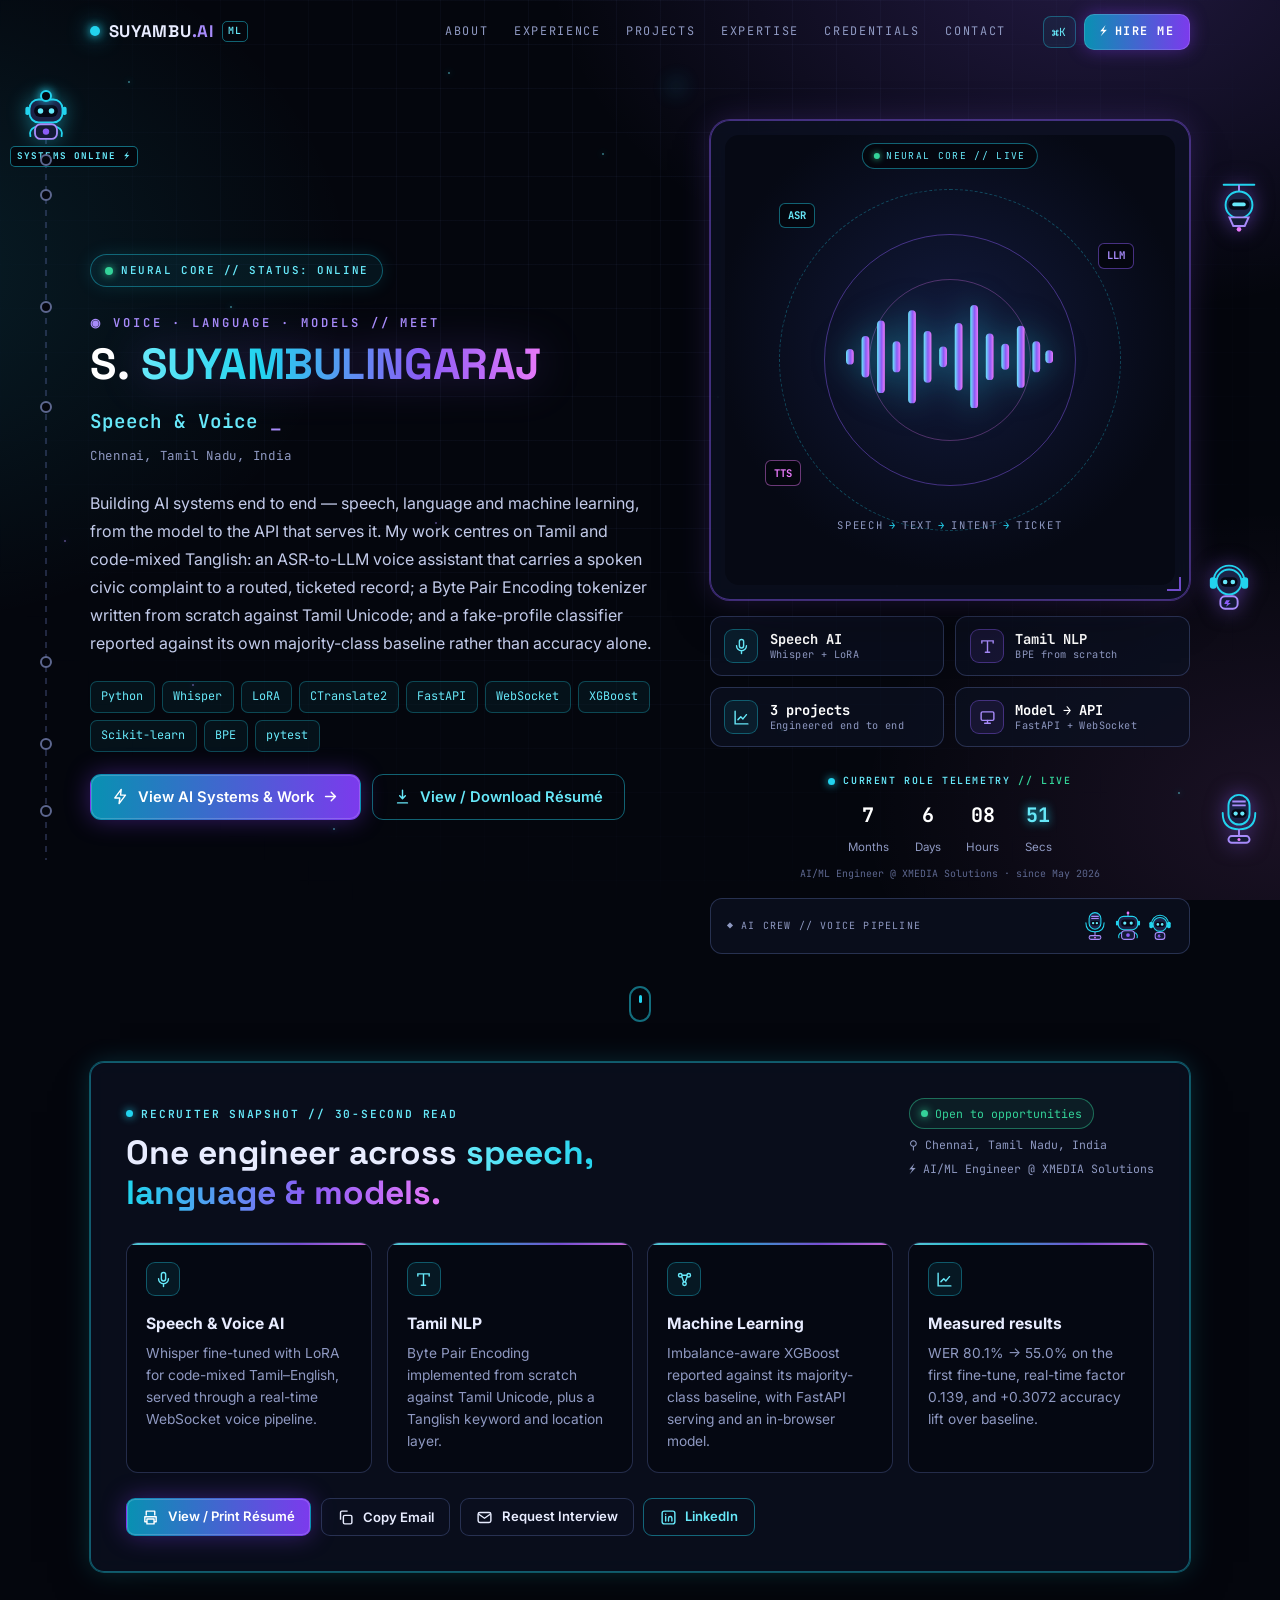
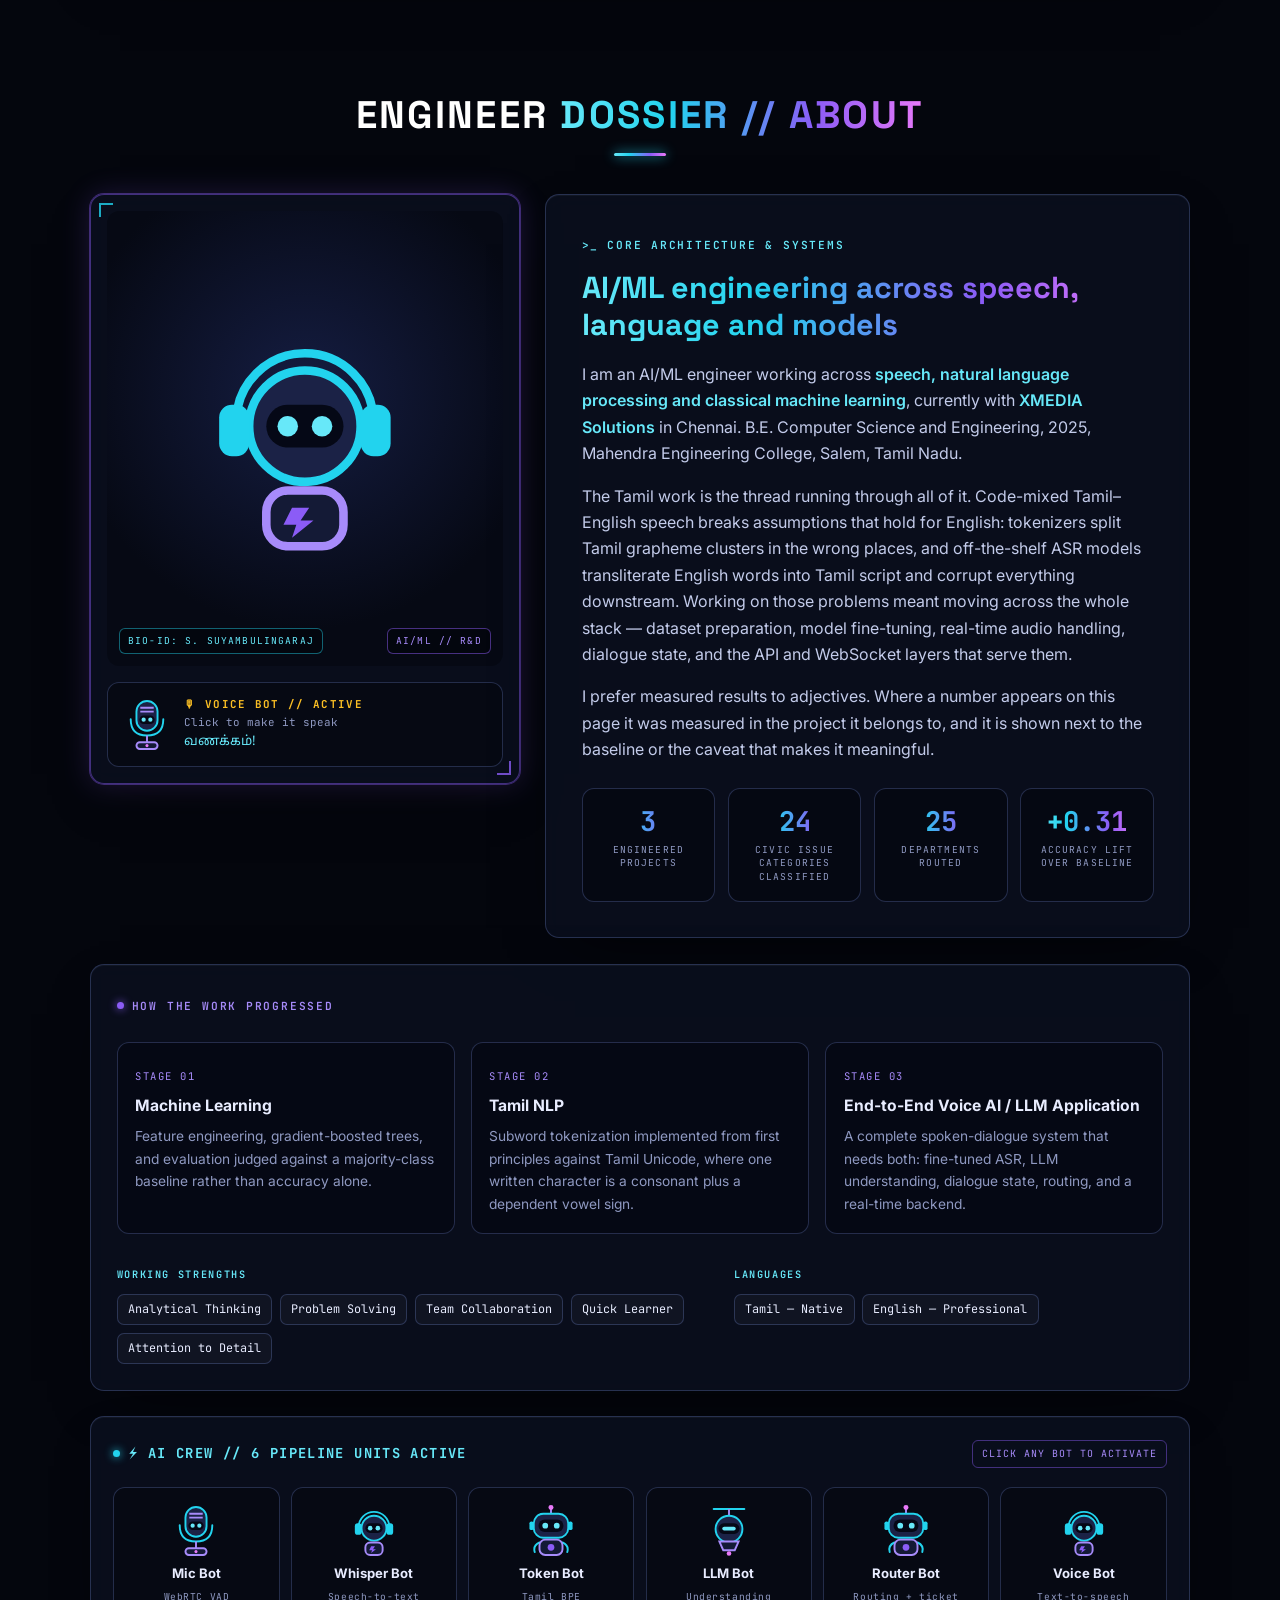
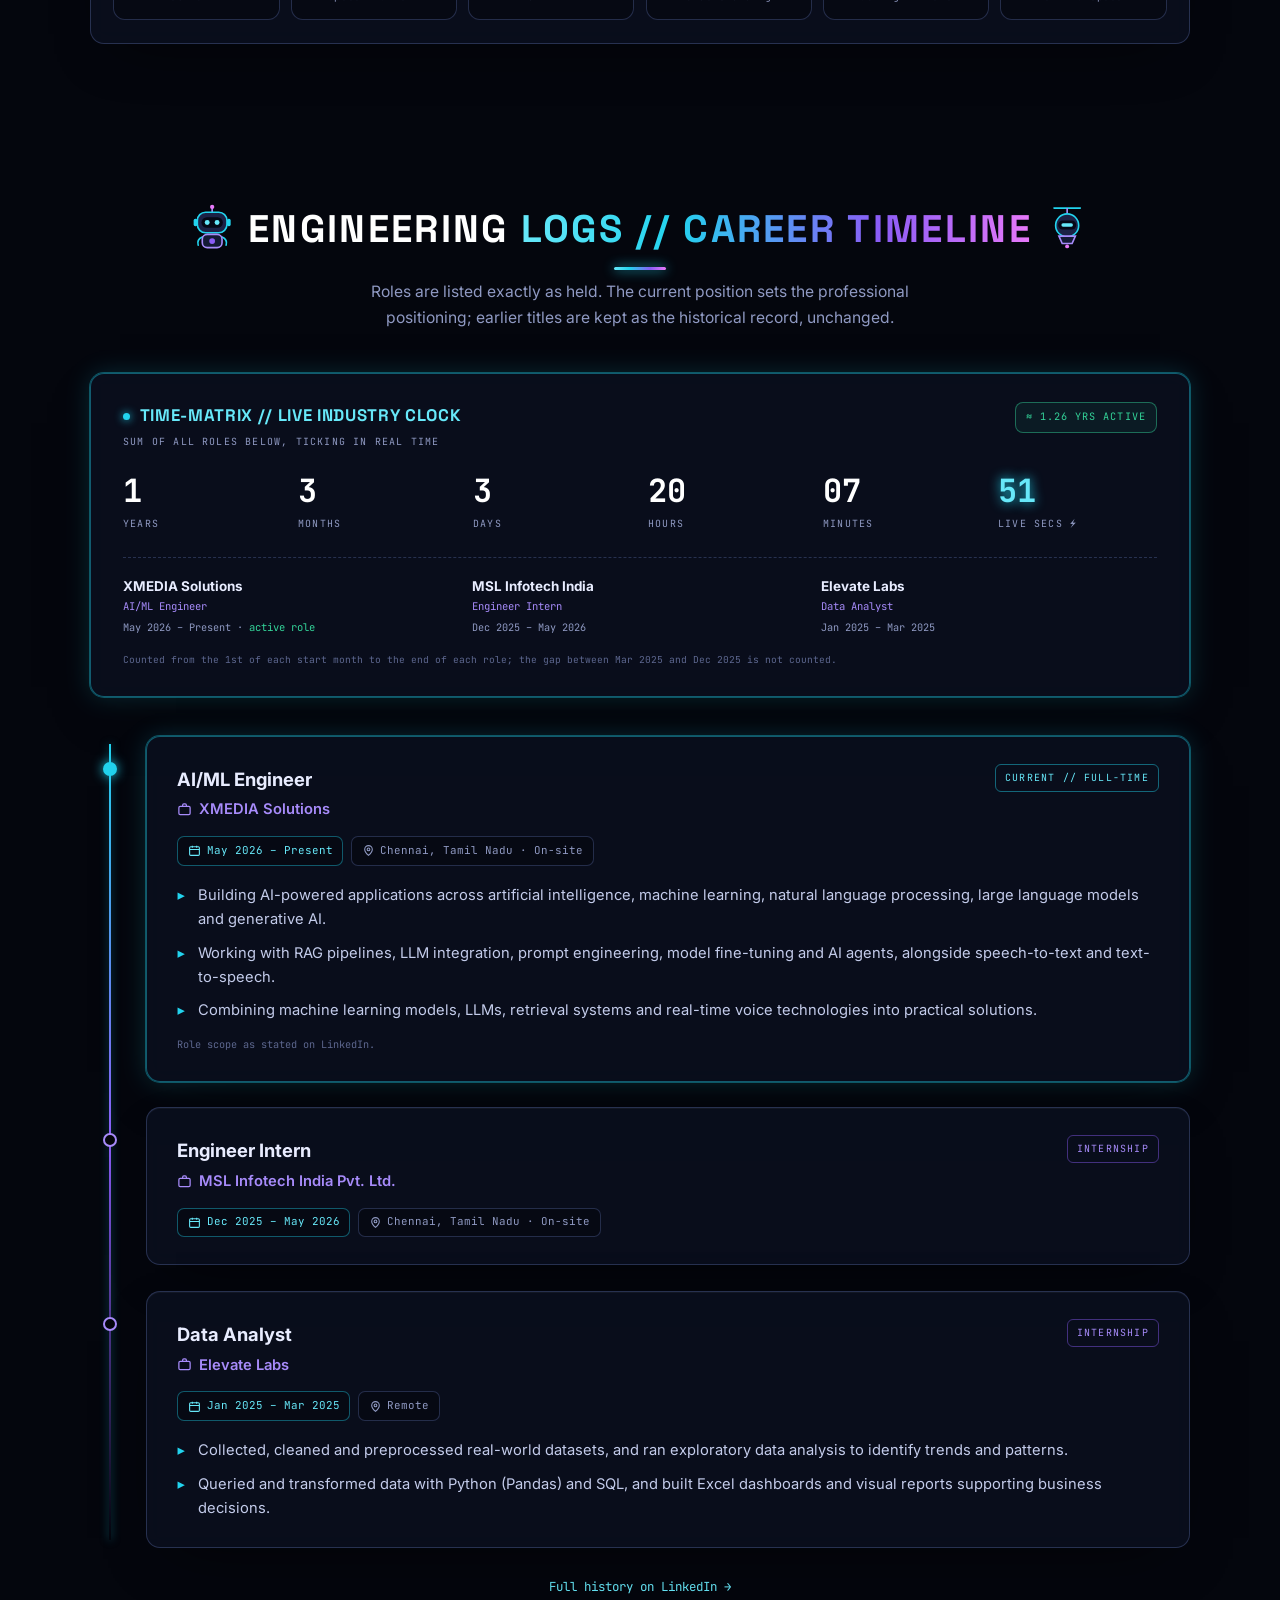
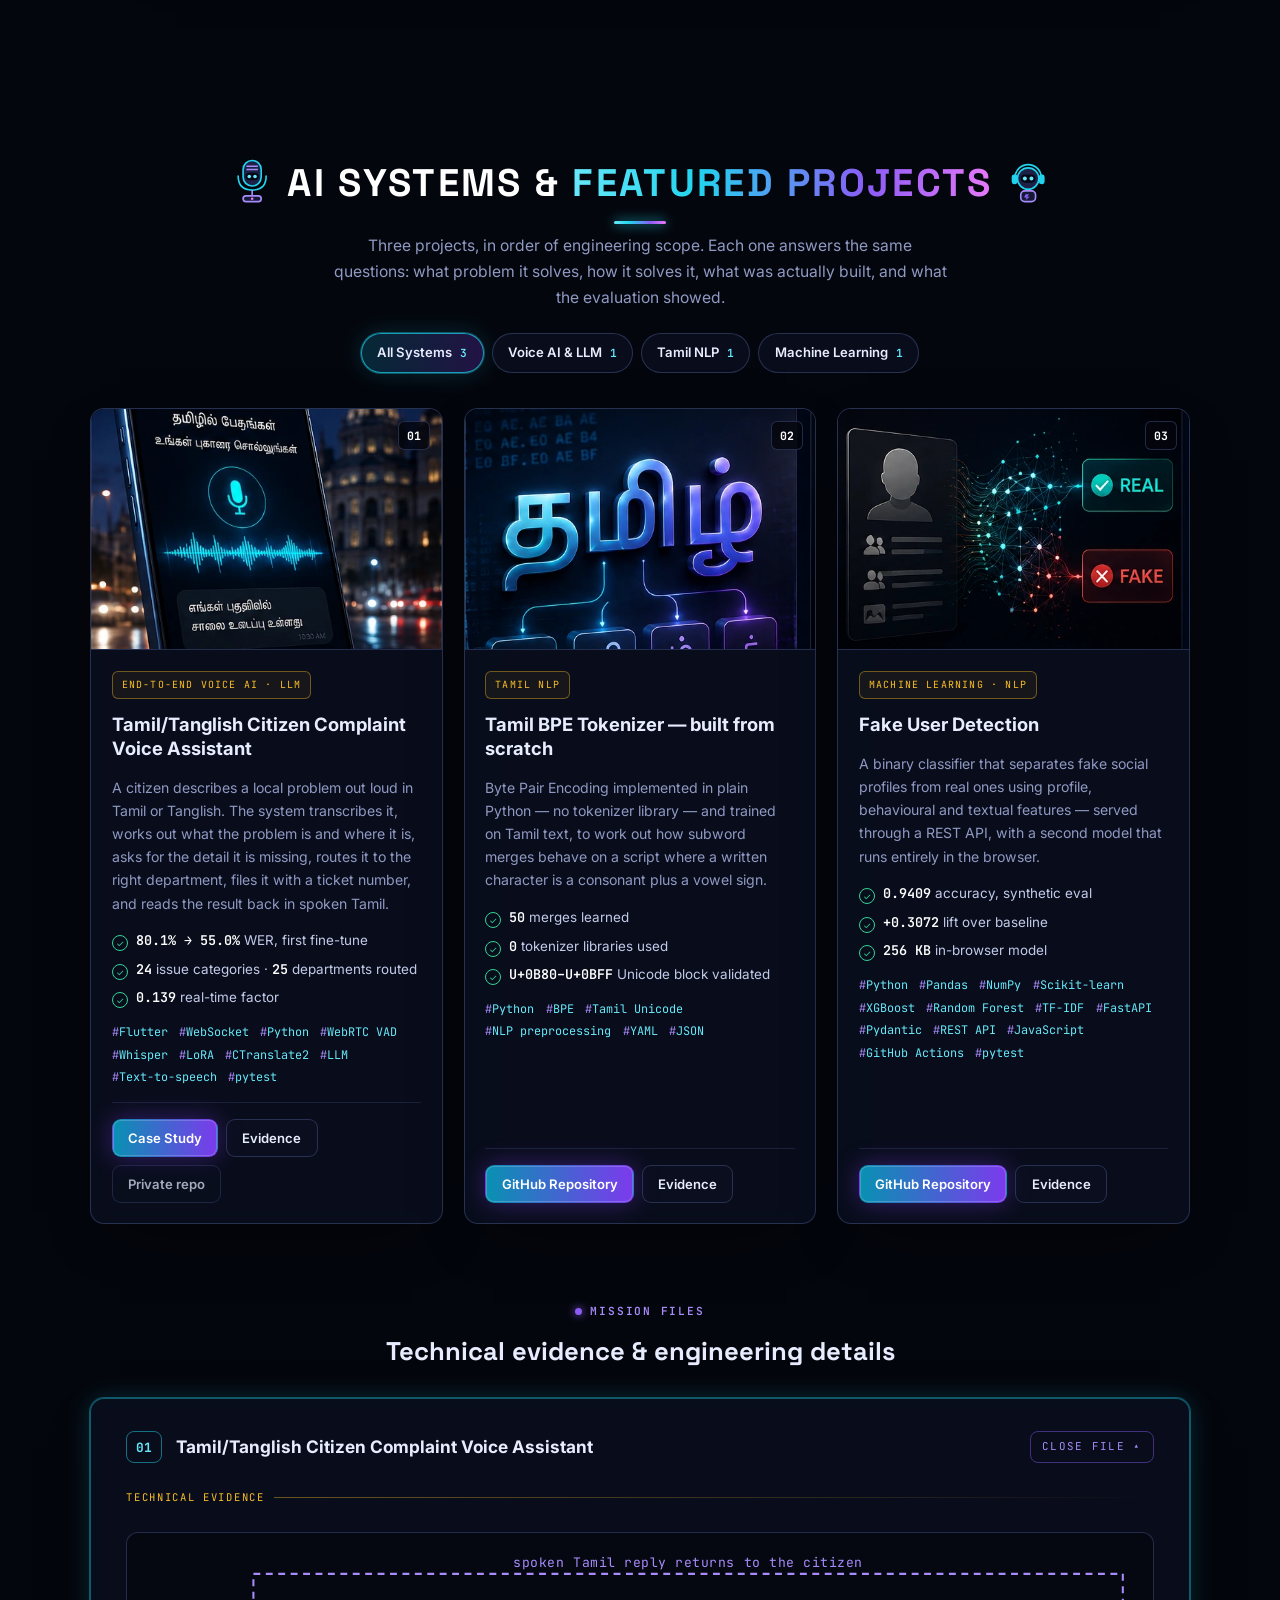
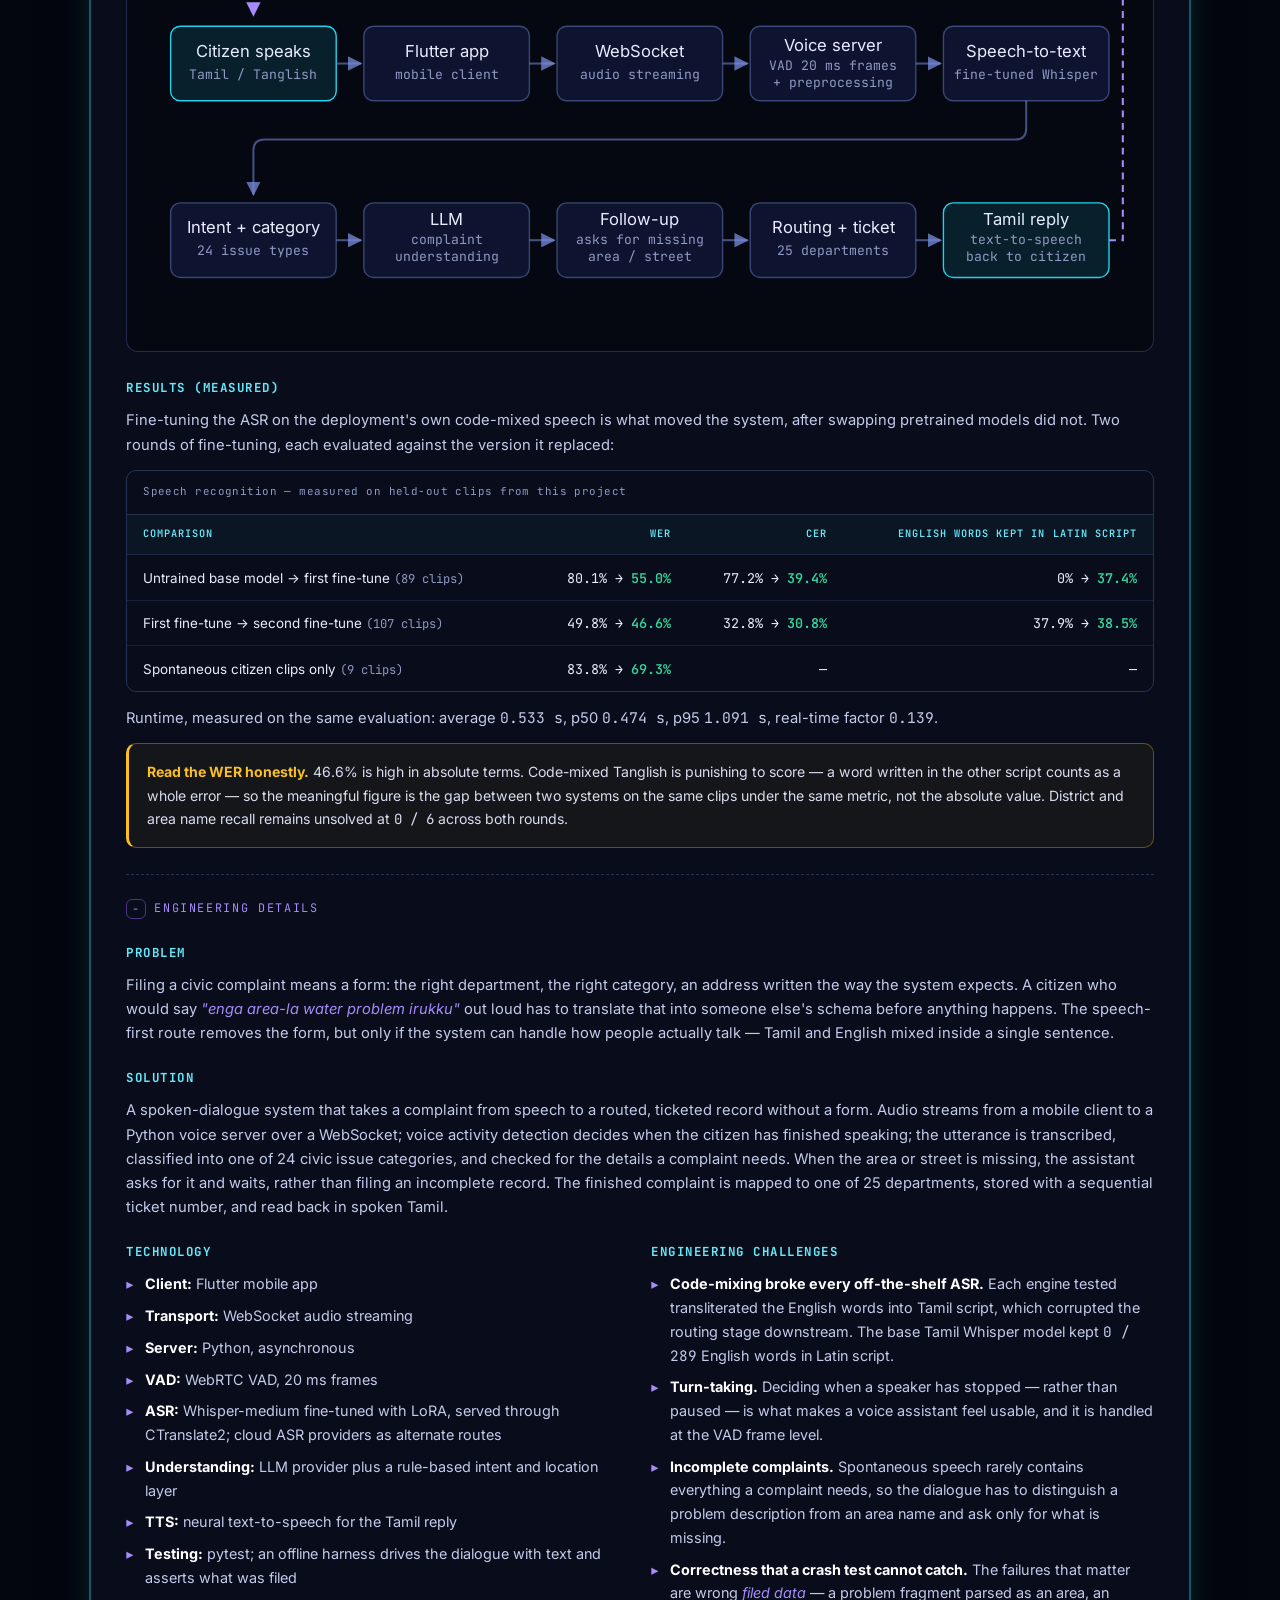
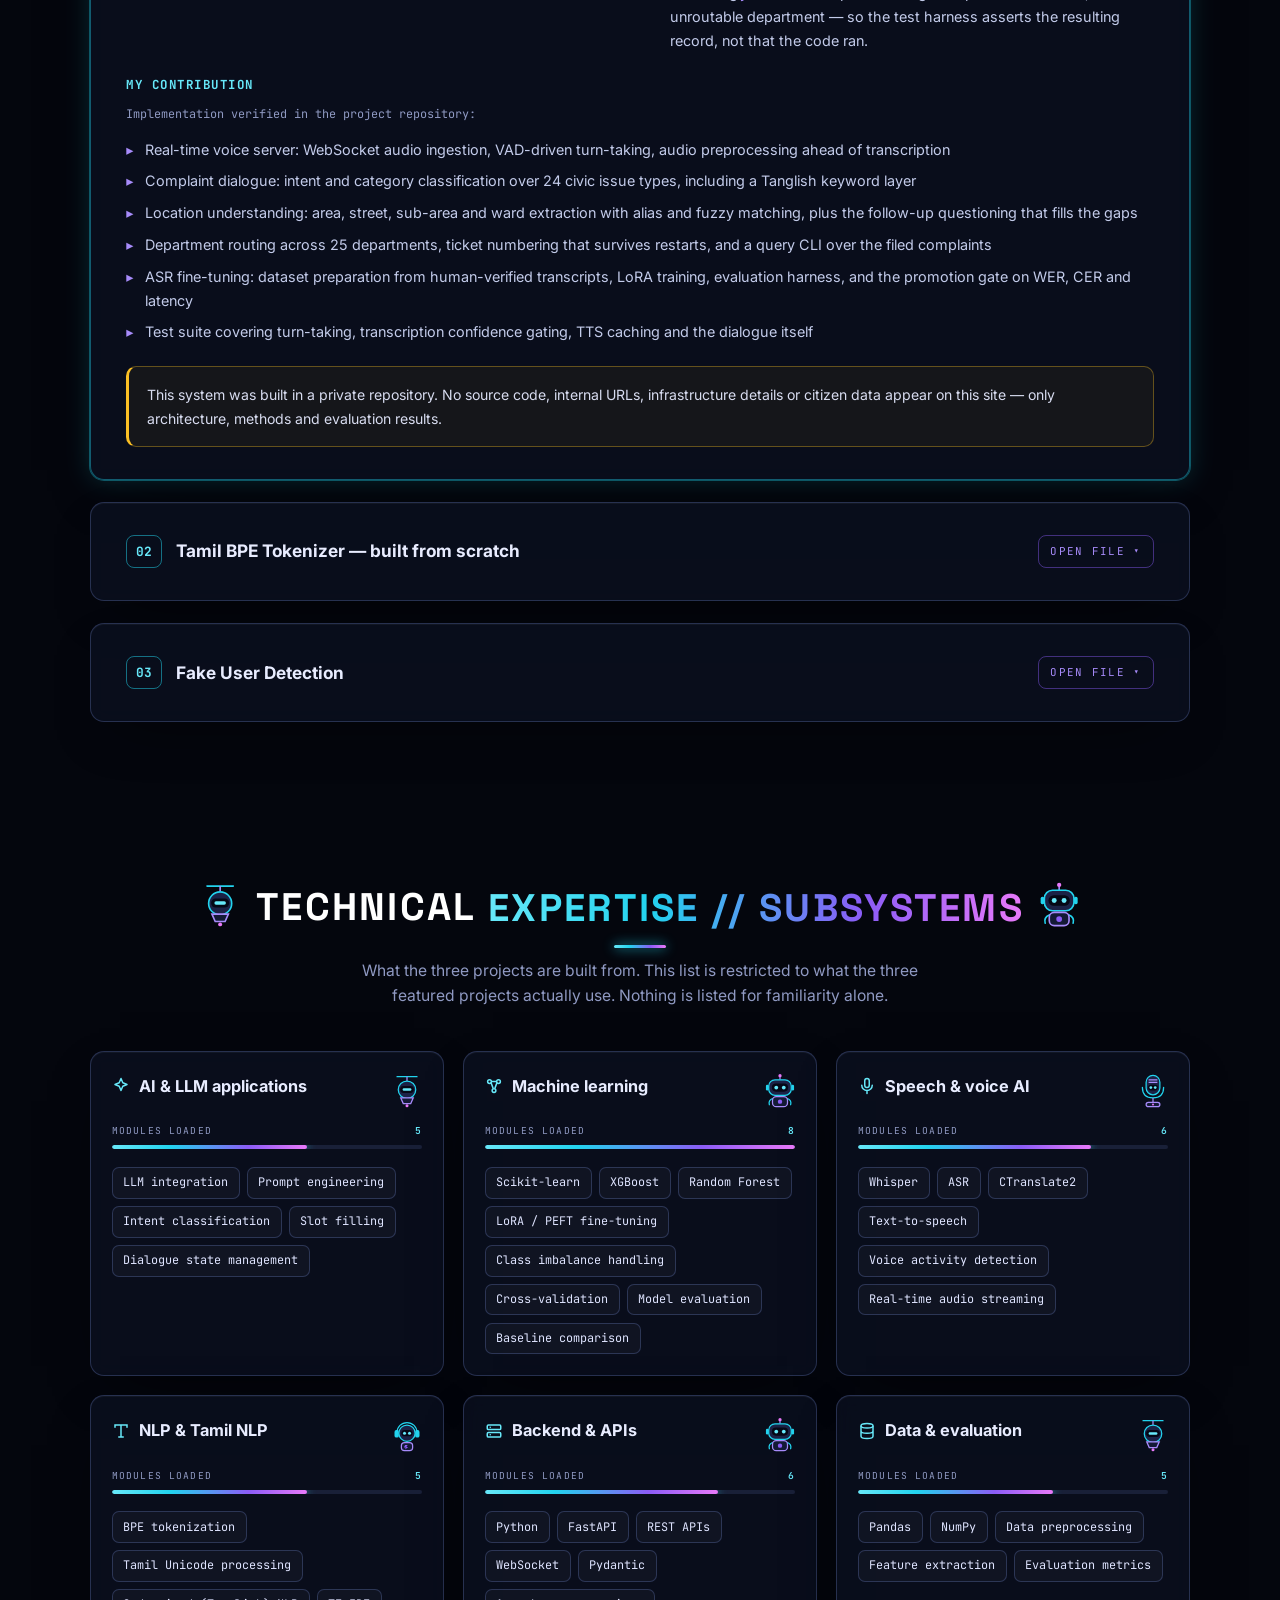
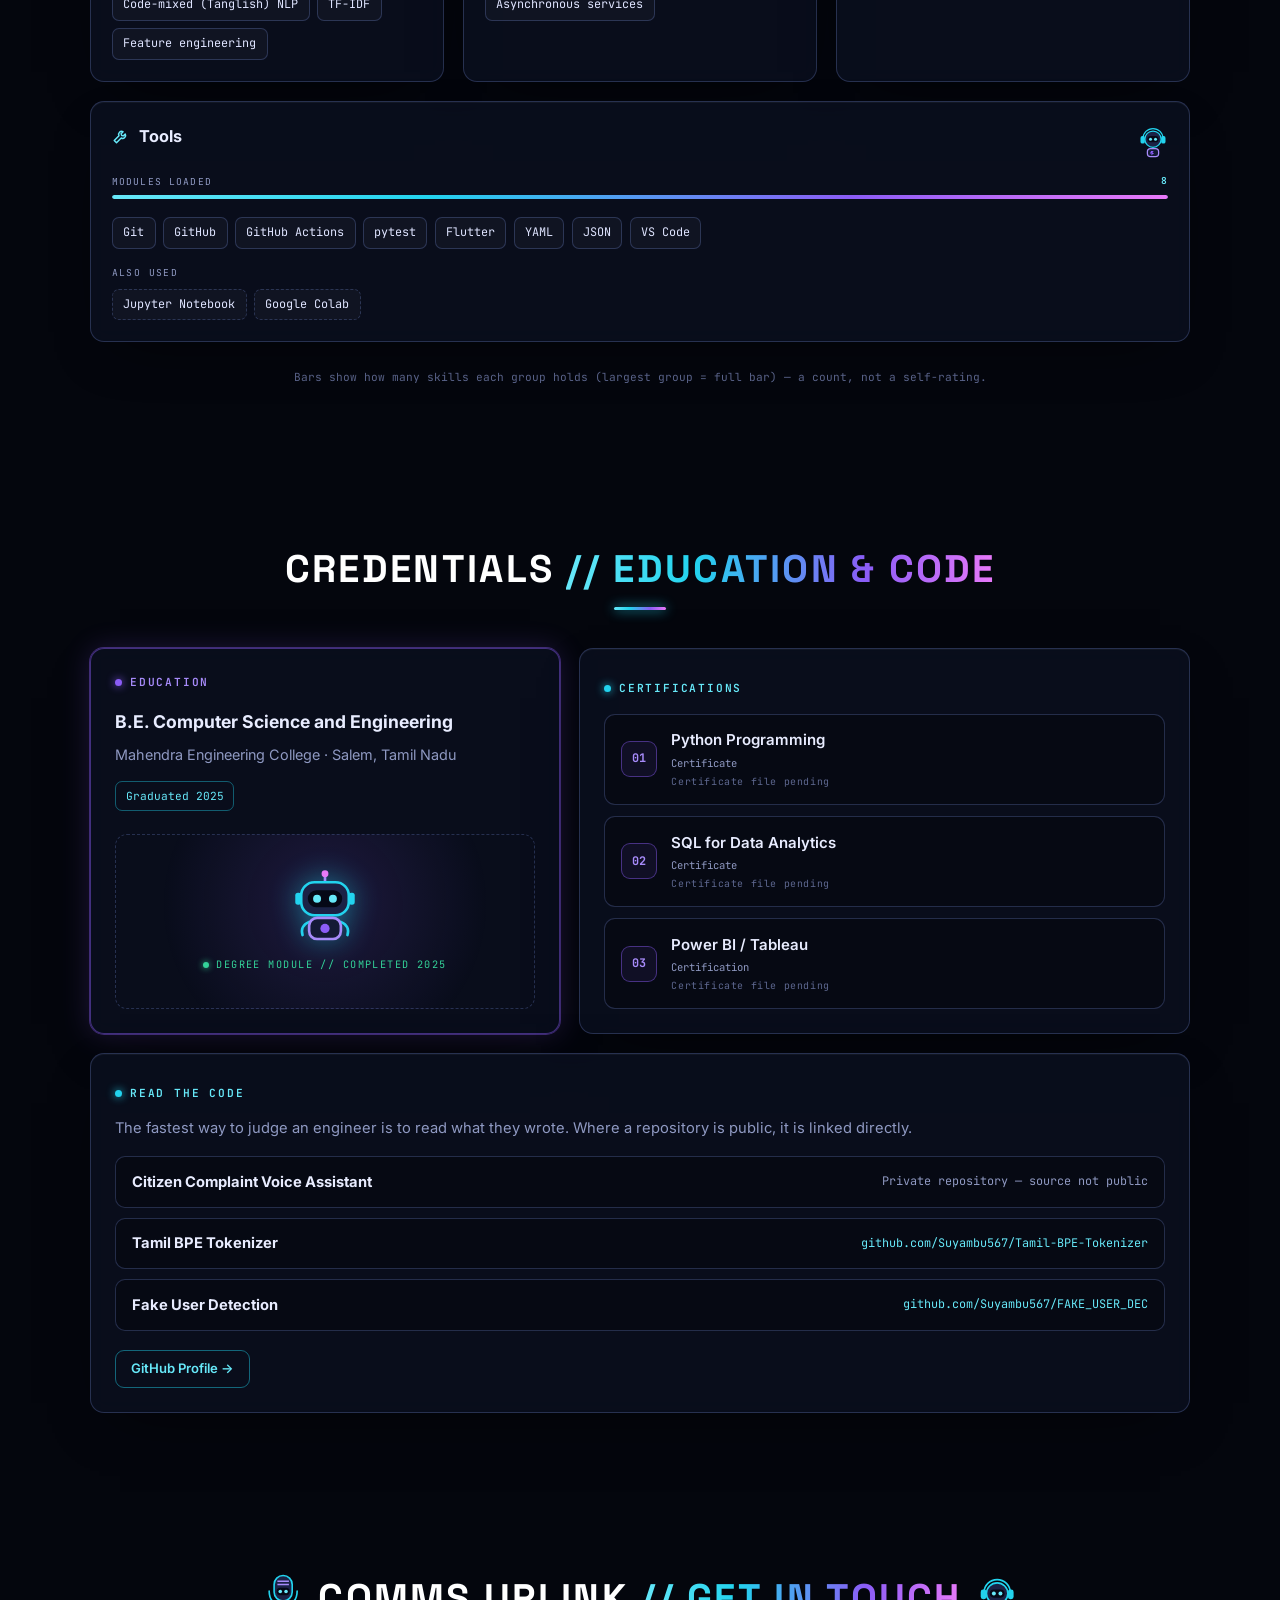
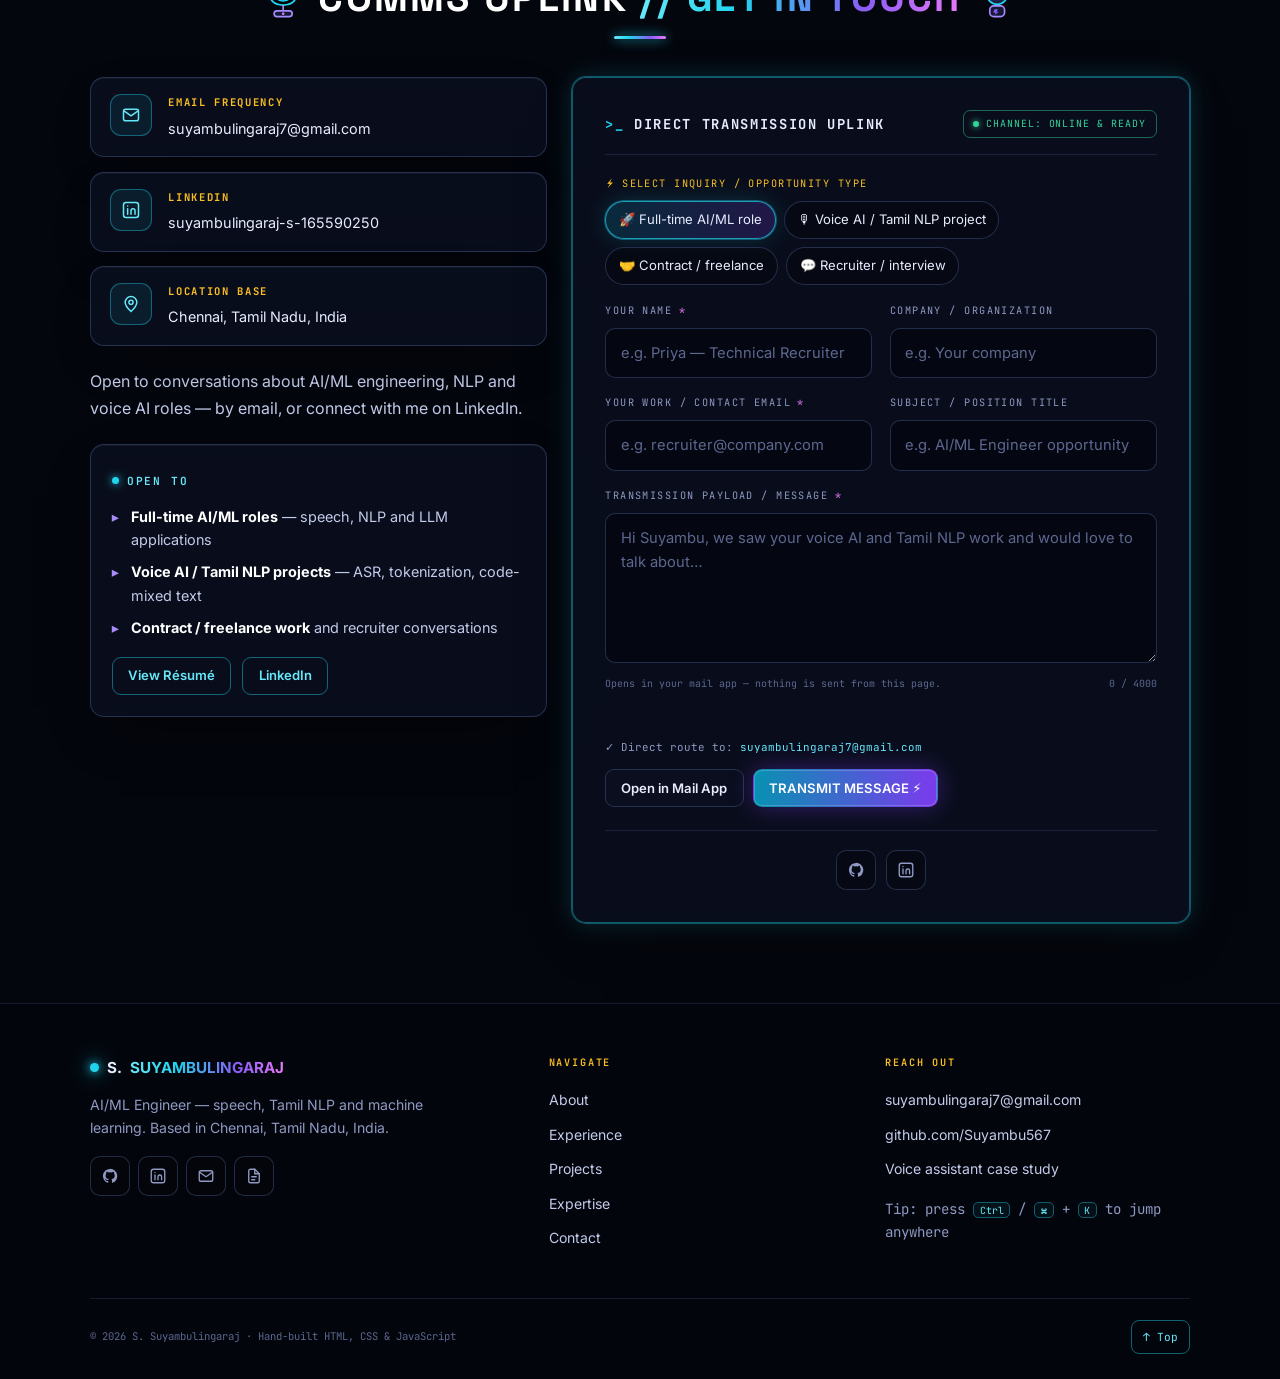
==== commit a86a2e45: "Redesign the portfolio as a dark HUD site in a cyan and violet palette Rebuild index.html around a n" ====
--- a/index.html
+++ b/index.html
@@ -7,6 +7,7 @@
 <title>S. Suyambulingaraj | AI/ML Engineer</title>
 <meta name="description" content="Portfolio of S. Suyambulingaraj — AI/ML engineer working in NLP, Tamil NLP, speech and voice AI: an end-to-end Tamil/Tanglish citizen complaint voice assistant, a Tamil BPE tokenizer built from scratch, and fake profile detection with XGBoost.">
 <meta name="author" content="S. Suyambulingaraj">
+<meta name="theme-color" content="#04060d">
 
 <meta property="og:type" content="website">
 <meta property="og:title" content="S. Suyambulingaraj | AI/ML Engineer">
@@ -15,37 +16,126 @@
 <meta name="twitter:card" content="summary">
 
 <link rel="icon" href="assets/favicon.svg" type="image/svg+xml">
-<link rel="stylesheet" href="css/styles.css">
-<script src="js/theme.js"></script>
+<link rel="preconnect" href="https://fonts.googleapis.com">
+<link rel="preconnect" href="https://fonts.gstatic.com" crossorigin>
+<link rel="stylesheet" href="https://fonts.googleapis.com/css2?family=Inter:wght@400;500;600;700&family=JetBrains+Mono:wght@400;500;600;700&family=Noto+Sans+Tamil:wght@400;600&family=Space+Grotesk:wght@500;600;700&display=swap">
+<link rel="stylesheet" href="css/hud.css">
+<script src="js/hud.js" defer></script>
 </head>
 
 <body>
 <a class="skip" href="#main">Skip to content</a>
 
-<header class="site-header">
+<!-- Bot sprite. Every robot on the page is one of these four symbols,
+     drawn for this site; all decorative. -->
+<svg width="0" height="0" style="position:absolute" aria-hidden="true" focusable="false">
+  <defs>
+    <linearGradient id="wave-grad" x1="0" y1="0" x2="1" y2="0">
+      <stop offset="0" stop-color="#67e8f9"/><stop offset=".55" stop-color="#8b5cf6"/><stop offset="1" stop-color="#e879f9"/>
+    </linearGradient>
+    <linearGradient id="bar-grad" x1="0" y1="0" x2="1" y2="0">
+      <stop offset="0" stop-color="#22d3ee"/><stop offset="1" stop-color="#8b5cf6"/>
+    </linearGradient>
+  </defs>
+  <symbol id="bot-a" viewBox="0 0 48 56">
+    <path class="bt-ant" d="M24 10V4"/><circle class="bt-tip" cx="24" cy="3.5" r="2.6"/>
+    <rect class="bt-acc" x="1.5" y="18" width="4.5" height="9" rx="2"/><rect class="bt-acc" x="42" y="18" width="4.5" height="9" rx="2"/>
+    <rect class="bt-head" x="6" y="10" width="36" height="25" rx="10"/>
+    <rect class="bt-visor" x="11" y="16" width="26" height="13" rx="6.5"/>
+    <circle class="bt-eye" cx="18" cy="22.5" r="3"/><circle class="bt-eye" cx="30" cy="22.5" r="3"/>
+    <path class="bt-line" d="M12 40q-7 3-5 10M36 40q7 3 5 10"/>
+    <rect class="bt-body" x="12" y="37" width="24" height="16" rx="6"/>
+    <circle class="bt-core" cx="24" cy="45" r="3.5"/>
+  </symbol>
+  <symbol id="bot-b" viewBox="0 0 48 56">
+    <path class="bt-line" d="M8 5h32"/><path class="bt-ant" d="M24 5v7"/>
+    <circle class="bt-head" cx="24" cy="26" r="14"/>
+    <rect class="bt-visor" x="13" y="20" width="22" height="11" rx="5.5"/>
+    <rect class="bt-eye" x="17" y="23.5" width="14" height="4" rx="2"/>
+    <path class="bt-body" d="M14 39l4 9h12l4-9z"/>
+    <circle class="bt-tip" cx="24" cy="51.5" r="2.4"/>
+  </symbol>
+  <symbol id="bot-c" viewBox="0 0 48 56">
+    <rect class="bt-head" x="13" y="3" width="22" height="31" rx="11"/>
+    <path class="bt-ant" d="M17 10h14M17 14h14"/>
+    <rect class="bt-visor" x="16" y="18" width="16" height="9" rx="4.5"/>
+    <circle class="bt-eye" cx="20.5" cy="22.5" r="2.2"/><circle class="bt-eye" cx="27.5" cy="22.5" r="2.2"/>
+    <path class="bt-line" d="M7 22q0 17 17 17t17-17"/>
+    <path class="bt-ant" d="M24 39v7"/>
+    <rect class="bt-body" x="13" y="46" width="22" height="7" rx="3.5"/>
+    <circle class="bt-tip" cx="24" cy="49.5" r="1.6"/>
+  </symbol>
+  <symbol id="bot-d" viewBox="0 0 48 56">
+    <path class="bt-line" d="M8 24a16 16 0 0 1 32 0"/>
+    <circle class="bt-head" cx="24" cy="25" r="13"/>
+    <rect class="bt-acc" x="4" y="20" width="7" height="12" rx="3"/><rect class="bt-acc" x="37" y="20" width="7" height="12" rx="3"/>
+    <rect class="bt-visor" x="15" y="20" width="18" height="10" rx="5"/>
+    <circle class="bt-eye" cx="20" cy="25" r="2.4"/><circle class="bt-eye" cx="28" cy="25" r="2.4"/>
+    <rect class="bt-body" x="15" y="40" width="18" height="13" rx="5"/>
+    <path class="bt-core" d="M21 44l4 0-2 3h3l-5 4 1-3h-3z"/>
+  </symbol>
+</svg>
+
+<div class="atmo" aria-hidden="true">
+  <div class="dust"><i style="left:47%;top:17%"></i><i style="left:56%;top:44%"></i><i style="left:15%;top:76%"></i><i style="left:18%;top:34%"></i><i style="left:80%;top:15%"></i><i style="left:70%;top:65%"></i><i style="left:10%;top:9%"></i><i style="left:61%;top:81%"></i><i style="left:34%;top:58%"></i><i style="left:88%;top:44%"></i><i style="left:35%;top:8%"></i><i style="left:5%;top:60%"></i><i style="left:92%;top:88%"></i><i style="left:26%;top:92%"></i><i style="left:74%;top:30%"></i></div>
+</div>
+
+<div class="progress" aria-hidden="true"></div>
+
+<header class="nav" id="nav">
   <div class="wrap">
-    <a class="brand" href="#top">S. Suyambulingaraj <span>· AI/ML Engineer</span></a>
-    <nav class="nav" aria-label="Primary">
+    <a class="brand" href="#top" aria-label="S. Suyambulingaraj — back to top">
+      <span class="brand-dot" aria-hidden="true"></span>
+      <span>SUYAMBU<span class="ai">.AI</span></span>
+      <span class="brand-badge" aria-hidden="true">ML</span>
+    </a>
+    <nav class="nav-links" aria-label="Primary">
+      <a href="#about">About</a>
+      <a href="#experience">Experience</a>
       <a href="#projects">Projects</a>
-      <a href="#experience">Experience</a>
-      <a href="#skills" class="opt">Skills</a>
-      <a href="#education" class="opt2">Education</a>
-      <a href="#github" class="opt3">GitHub</a>
+      <a href="#skills">Expertise</a>
+      <a href="#credentials">Credentials</a>
       <a href="#contact">Contact</a>
     </nav>
-    <button class="theme-toggle" type="button" hidden aria-label="Switch colour theme">☽</button>
+    <div class="nav-tools">
+      <button class="kbd-btn" type="button" data-palette aria-label="Open command palette (Ctrl+K)">⌘K</button>
+      <a class="hire" href="#contact"><span aria-hidden="true">⚡</span> HIRE ME</a>
+      <button class="menu-btn" type="button" aria-expanded="false" aria-controls="mobile-menu" aria-label="Open menu"><span></span></button>
+    </div>
   </div>
 </header>
+<nav class="mobile-menu" id="mobile-menu" aria-label="Mobile" hidden>
+  <a href="#about">About</a>
+  <a href="#experience">Experience</a>
+  <a href="#projects">Projects</a>
+  <a href="#skills">Expertise</a>
+  <a href="#credentials">Credentials</a>
+  <a href="#contact">Contact</a>
+</nav>
+
+<!-- Scroll rail: the bot rides the page; nodes light per section. -->
+<div class="rail" aria-hidden="true">
+  <div class="rail-track"></div>
+  <div class="rail-fill"></div>
+  <div class="rail-bot"><svg class="bot" viewBox="0 0 48 56"><use href="#bot-a"/></svg><span class="rail-tag">Systems online ⚡</span></div>
+</div>
+<div class="sentinels" aria-hidden="true">
+  <svg class="bot s" viewBox="0 0 48 56"><use href="#bot-b"/></svg>
+  <svg class="bot s" viewBox="0 0 48 56"><use href="#bot-d"/></svg>
+  <svg class="bot s" viewBox="0 0 48 56"><use href="#bot-c"/></svg>
+</div>
 
 <main id="main">
 <div id="top"></div>
 
 <!-- ============================ HERO ============================ -->
-<section class="hero atm-hero" id="hero">
+<section class="hero" id="hero" data-rail="Systems online ⚡">
   <div class="wrap hero-grid">
     <div class="hero-copy">
-      <p class="role">AI/ML Engineer</p>
-      <h1>S.&nbsp;Suyambulingaraj</h1>
+      <span class="status-pill"><span class="dot" aria-hidden="true"></span>NEURAL CORE // STATUS: ONLINE</span>
+      <span class="eyebrow">&#9673; VOICE &middot; LANGUAGE &middot; MODELS // MEET</span>
+      <h1><span class="l1">S.</span> <span class="l2">SUYAMBULINGARAJ</span></h1>
+      <p class="typeline" aria-live="off"><span class="sr-only">AI/ML Engineer</span><span class="type" aria-hidden="true" data-words="AI/ML Engineer|Speech &amp; Voice AI|Tamil NLP|LLM Applications">AI/ML Engineer</span><span class="caret" aria-hidden="true">_</span></p>
       <p class="loc">Chennai, Tamil Nadu, India</p>
       <p class="pitch">
         Building AI systems end to end &mdash; speech, language and machine learning,
@@ -56,113 +146,181 @@
         classifier reported against its own majority-class baseline rather than
         accuracy alone.
       </p>
-
+      <ul class="chips" aria-label="Core stack">
+        <li>Python</li><li>Whisper</li><li>LoRA</li><li>CTranslate2</li><li>FastAPI</li>
+        <li>WebSocket</li><li>XGBoost</li><li>Scikit-learn</li><li>BPE</li><li>pytest</li>
+      </ul>
       <div class="cta-row">
-        <a class="btn btn-primary" href="#projects">View Projects</a>
-        <a class="btn" href="https://github.com/Suyambu567" rel="noopener">GitHub</a>
-        <a class="btn" href="https://www.linkedin.com/in/suyambulingaraj-s-165590250/" rel="noopener">LinkedIn</a>
-        <a class="btn" href="Suyambulingaraj_Resume_ATS.pdf">R&eacute;sum&eacute;</a>
-      </div>
-    </div>
-
-    <!-- Ambient hero visual. Decorative throughout: a glass speech panel lit by
-         an orb, ringed, dusted with particles, over a masked technical grid.
-         Hidden from assistive technology; the copy column carries the content. -->
-    <div class="hero-visual" aria-hidden="true">
-      <div class="hv-grid"></div>
-      <div class="hero-orb"></div>
-      <div class="hero-orb hero-orb-2"></div>
-      <div class="hero-ring"></div>
-      <div class="hero-ring"></div>
-      <div class="hero-ring"></div>
-      <div class="hv-arc"></div>
-      <div class="hero-panel">
-        <div class="hv-panel-top">
-          <i></i><i></i><i></i>
-          <span class="hv-panel-label">live&nbsp;transcription</span>
-        </div>
-        <svg class="hero-wave" viewBox="0 0 320 120" aria-hidden="true" focusable="false">
-      <!-- Decorative only: a speech waveform, drawn by hand, carrying no data. -->
-      <rect x="0"   y="52" width="5" height="16" rx="2.5"/>
-      <rect x="12"  y="40" width="5" height="40" rx="2.5"/>
-      <rect x="24"  y="24" width="5" height="72" rx="2.5"/>
-      <rect x="36"  y="44" width="5" height="32" rx="2.5"/>
-      <rect x="48"  y="12" width="5" height="96" rx="2.5"/>
-      <rect x="60"  y="34" width="5" height="52" rx="2.5"/>
-      <rect x="72"  y="50" width="5" height="20" rx="2.5"/>
-      <rect x="84"  y="28" width="5" height="64" rx="2.5"/>
-      <rect x="96"  y="4"  width="5" height="112" rx="2.5"/>
-      <rect x="108" y="36" width="5" height="48" rx="2.5"/>
-      <rect x="120" y="48" width="5" height="24" rx="2.5"/>
-      <rect x="132" y="20" width="5" height="80" rx="2.5"/>
-      <rect x="144" y="42" width="5" height="36" rx="2.5"/>
-      <rect x="156" y="54" width="5" height="12" rx="2.5"/>
-      <rect x="168" y="30" width="5" height="60" rx="2.5"/>
-      <rect x="180" y="16" width="5" height="88" rx="2.5"/>
-      <rect x="192" y="46" width="5" height="28" rx="2.5"/>
-      <rect x="204" y="38" width="5" height="44" rx="2.5"/>
-      <rect x="216" y="52" width="5" height="16" rx="2.5"/>
-      <rect x="228" y="26" width="5" height="68" rx="2.5"/>
-      <rect x="240" y="44" width="5" height="32" rx="2.5"/>
-      <rect x="252" y="50" width="5" height="20" rx="2.5"/>
-      <rect x="264" y="34" width="5" height="52" rx="2.5"/>
-      <rect x="276" y="48" width="5" height="24" rx="2.5"/>
-      <rect x="288" y="54" width="5" height="12" rx="2.5"/>
-      <rect x="300" y="51" width="5" height="18" rx="2.5"/>
-        </svg>
-        <p class="hv-flow"><span>speech</span><b>→</b><span>text</span><b>→</b><span>intent</span><b>→</b><span>ticket</span></p>
-      </div>
-      <span class="hv-chip hv-chip-1">ASR</span>
-      <span class="hv-chip hv-chip-2">LLM</span>
-      <span class="hv-chip hv-chip-3">TTS</span>
-      <div class="hero-dust"><i style="left:47%;top:27%"></i><i style="left:56%;top:14%"></i><i style="left:15%;top:76%"></i><i style="left:18%;top:54%"></i><i style="left:80%;top:15%"></i><i style="left:70%;top:35%"></i><i style="left:10%;top:19%"></i><i style="left:61%;top:61%"></i><i style="left:14%;top:38%"></i><i style="left:88%;top:64%"></i><i style="left:35%;top:8%"></i><i style="left:5%;top:60%"></i></div>
+        <a class="btn btn-primary" href="#projects">
+          <svg viewBox="0 0 24 24" fill="none" stroke="currentColor" stroke-width="2" aria-hidden="true"><path d="M13 2L4 14h7l-1 8 9-12h-7z" stroke-linejoin="round"/></svg>
+          View AI Systems &amp; Work
+          <svg viewBox="0 0 24 24" fill="none" stroke="currentColor" stroke-width="2" aria-hidden="true"><path d="M5 12h14M13 6l6 6-6 6" stroke-linecap="round" stroke-linejoin="round"/></svg>
+        </a>
+        <a class="btn btn-ghost" href="Suyambulingaraj_Resume_ATS.pdf">
+          <svg viewBox="0 0 24 24" fill="none" stroke="currentColor" stroke-width="2" aria-hidden="true"><path d="M12 3v12m0 0l-4-4m4 4l4-4M5 21h14" stroke-linecap="round" stroke-linejoin="round"/></svg>
+          View / Download R&eacute;sum&eacute;
+        </a>
+      </div>
+    </div>
+
+    <div class="hero-side">
+      <div class="mode-bar" role="group" aria-label="Photo view mode" hidden>
+        <span class="lbl">&#9678; VIEW MODE:</span>
+        <button type="button" data-mode="matrix" aria-pressed="true">Matrix</button>
+        <button type="button" data-mode="portrait" aria-pressed="false">Portrait</button>
+      </div>
+
+      <div class="matrix panel glow-v corners">
+        <span class="matrix-tag" aria-hidden="true"><span class="dot"></span><span class="matrix-tag-t">NEURAL CORE // LIVE</span></span>
+        <!-- Photos: drop files into assets/profile/ (see README there). Until
+             one loads, the HUD avatar below is shown instead. -->
+        <div class="photos" hidden>
+          <figure><img data-src="assets/profile/photo-1" alt="S. Suyambulingaraj" decoding="async"></figure>
+          <figure><img data-src="assets/profile/photo-2" alt="S. Suyambulingaraj, second photo" decoding="async"></figure>
+          <figure><img data-src="assets/profile/photo-3" alt="S. Suyambulingaraj, third photo" decoding="async"></figure>
+        </div>
+        <div class="avatar" aria-hidden="true">
+          <span class="ring r1"></span><span class="ring r2"></span><span class="ring r3"></span>
+          <span class="orbit-chip oc1">ASR</span><span class="orbit-chip oc2">LLM</span><span class="orbit-chip oc3">TTS</span>
+          <div class="core">
+            <svg class="wave" viewBox="0 0 160 80">
+              <rect x="0" y="34" width="6" height="12" rx="3"/><rect x="12" y="24" width="6" height="32" rx="3"/>
+              <rect x="24" y="12" width="6" height="56" rx="3"/><rect x="36" y="28" width="6" height="24" rx="3"/>
+              <rect x="48" y="4" width="6" height="72" rx="3"/><rect x="60" y="20" width="6" height="40" rx="3"/>
+              <rect x="72" y="32" width="6" height="16" rx="3"/><rect x="84" y="14" width="6" height="52" rx="3"/>
+              <rect x="96" y="0" width="6" height="80" rx="3"/><rect x="108" y="22" width="6" height="36" rx="3"/>
+              <rect x="120" y="30" width="6" height="20" rx="3"/><rect x="132" y="16" width="6" height="48" rx="3"/>
+              <rect x="144" y="28" width="6" height="24" rx="3"/><rect x="154" y="35" width="6" height="10" rx="3"/>
+            </svg>
+          </div>
+          <p class="flow">speech<b>→</b>text<b>→</b>intent<b>→</b>ticket</p>
+        </div>
+      </div>
+
+      <div class="tiles">
+        <div class="tile"><span class="ic" aria-hidden="true"><svg viewBox="0 0 24 24" fill="none" stroke="currentColor" stroke-width="2"><rect x="9" y="2" width="6" height="12" rx="3"/><path d="M5 11a7 7 0 0 0 14 0M12 18v4" stroke-linecap="round"/></svg></span><div><b>Speech AI</b><span>Whisper + LoRA</span></div></div>
+        <div class="tile"><span class="ic" aria-hidden="true"><svg viewBox="0 0 24 24" fill="none" stroke="currentColor" stroke-width="2"><path d="M4 7V4h16v3M9 20h6M12 4v16" stroke-linecap="round"/></svg></span><div><b>Tamil NLP</b><span>BPE from scratch</span></div></div>
+        <div class="tile"><span class="ic" aria-hidden="true"><svg viewBox="0 0 24 24" fill="none" stroke="currentColor" stroke-width="2"><path d="M3 3v18h18" stroke-linecap="round"/><path d="M7 15l4-4 3 3 5-6" stroke-linecap="round" stroke-linejoin="round"/></svg></span><div><b>3 projects</b><span>Engineered end to end</span></div></div>
+        <div class="tile"><span class="ic" aria-hidden="true"><svg viewBox="0 0 24 24" fill="none" stroke="currentColor" stroke-width="2"><rect x="3" y="4" width="18" height="12" rx="2"/><path d="M8 20h8M12 16v4" stroke-linecap="round"/></svg></span><div><b>Model &rarr; API</b><span>FastAPI + WebSocket</span></div></div>
+      </div>
+
+      <div class="telemetry">
+        <p class="label"><span class="dot" aria-hidden="true"></span>Current role telemetry <span class="live">// live</span></p>
+        <div class="clock" data-since="2026-05-01T00:00:00+05:30" aria-label="Time in current role at XMEDIA Solutions, since May 2026">
+          <div><b data-u="months">0</b><span>Months</span></div>
+          <div><b data-u="days">0</b><span>Days</span></div>
+          <div><b data-u="hours">00</b><span>Hours</span></div>
+          <div class="sec"><b data-u="seconds">00</b><span>Secs</span></div>
+        </div>
+        <p class="note-s">AI/ML Engineer @ XMEDIA Solutions &middot; since May 2026</p>
+      </div>
+
+      <div class="fleet" aria-hidden="true">
+        <span>&#9670; AI CREW // VOICE PIPELINE</span>
+        <span class="bots">
+          <svg class="bot" viewBox="0 0 48 56"><use href="#bot-c"/></svg>
+          <svg class="bot" viewBox="0 0 48 56"><use href="#bot-a"/></svg>
+          <svg class="bot" viewBox="0 0 48 56"><use href="#bot-d"/></svg>
+        </span>
+      </div>
     </div>
   </div>
-
+  <a class="scroll-cue" href="#snapshot" aria-label="Scroll to recruiter snapshot"></a>
+</section>
+
+<!-- ============================ SNAPSHOT ============================ -->
+<section class="snapshot" id="snapshot" data-rail="Quick intel 📋">
   <div class="wrap">
-    <dl class="statrow">
-      <div class="stat">
-        <dt class="stat-label">Engineered projects</dt>
-        <dd class="stat-num" data-count-to="3">3</dd>
-      </div>
-      <div class="stat">
-        <dt class="stat-label">Civic issue categories classified</dt>
-        <dd class="stat-num" data-count-to="24">24</dd>
-      </div>
-      <div class="stat">
-        <dt class="stat-label">Departments routed</dt>
-        <dd class="stat-num" data-count-to="25">25</dd>
-      </div>
-      <div class="stat">
-        <dt class="stat-label">Accuracy lift over baseline</dt>
-        <dd class="stat-num" data-count-to="0.31" data-count-decimals="2" data-count-prefix="+">+0.31</dd>
-      </div>
-    </dl>
+    <div class="snap panel glow reveal">
+      <div class="snap-head">
+        <div>
+          <span class="label"><span class="dot" aria-hidden="true"></span>Recruiter snapshot // 30-second read</span>
+          <h2>One engineer across <span class="grad">speech, language &amp; models.</span></h2>
+        </div>
+        <div class="snap-meta">
+          <span class="open-pill"><i aria-hidden="true"></i>Open to opportunities</span>
+          <span>&#9906; Chennai, Tamil Nadu, India</span>
+          <span>&#9889; AI/ML Engineer @ XMEDIA Solutions</span>
+        </div>
+      </div>
+      <div class="snap-grid">
+        <div class="snap-card">
+          <span class="ic" aria-hidden="true"><svg viewBox="0 0 24 24" fill="none" stroke="currentColor" stroke-width="2"><rect x="9" y="2" width="6" height="12" rx="3"/><path d="M5 11a7 7 0 0 0 14 0M12 18v4" stroke-linecap="round"/></svg></span>
+          <h3>Speech &amp; Voice AI</h3>
+          <p>Whisper fine-tuned with LoRA for code-mixed Tamil&ndash;English, served through a real-time WebSocket voice pipeline.</p>
+        </div>
+        <div class="snap-card">
+          <span class="ic" aria-hidden="true"><svg viewBox="0 0 24 24" fill="none" stroke="currentColor" stroke-width="2"><path d="M4 7V4h16v3M9 20h6M12 4v16" stroke-linecap="round"/></svg></span>
+          <h3>Tamil NLP</h3>
+          <p>Byte Pair Encoding implemented from scratch against Tamil Unicode, plus a Tanglish keyword and location layer.</p>
+        </div>
+        <div class="snap-card">
+          <span class="ic" aria-hidden="true"><svg viewBox="0 0 24 24" fill="none" stroke="currentColor" stroke-width="2"><circle cx="6" cy="6" r="2.5"/><circle cx="18" cy="6" r="2.5"/><circle cx="12" cy="18" r="2.5"/><path d="M8 7.5l3 8M16 7.5l-3 8M8.5 6h7"/></svg></span>
+          <h3>Machine Learning</h3>
+          <p>Imbalance-aware XGBoost reported against its majority-class baseline, with FastAPI serving and an in-browser model.</p>
+        </div>
+        <div class="snap-card">
+          <span class="ic" aria-hidden="true"><svg viewBox="0 0 24 24" fill="none" stroke="currentColor" stroke-width="2"><path d="M3 3v18h18" stroke-linecap="round"/><path d="M7 15l4-4 3 3 5-6" stroke-linecap="round" stroke-linejoin="round"/></svg></span>
+          <h3>Measured results</h3>
+          <p>WER 80.1% &rarr; 55.0% on the first fine-tune, real-time factor 0.139, and +0.3072 accuracy lift over baseline.</p>
+        </div>
+      </div>
+      <div class="snap-actions">
+        <a class="btn btn-primary btn-sm" href="Suyambulingaraj_Resume_ATS.pdf">
+          <svg viewBox="0 0 24 24" fill="none" stroke="currentColor" stroke-width="2" aria-hidden="true"><path d="M6 9V3h12v6M6 18H4v-7h16v7h-2M7 14h10v7H7z" stroke-linejoin="round"/></svg>
+          View / Print R&eacute;sum&eacute;
+        </a>
+        <button class="btn btn-sm" type="button" data-copy="suyambulingaraj7@gmail.com">
+          <svg viewBox="0 0 24 24" fill="none" stroke="currentColor" stroke-width="2" aria-hidden="true"><rect x="9" y="9" width="12" height="12" rx="2"/><path d="M5 15V5a2 2 0 0 1 2-2h8"/></svg>
+          Copy Email
+        </button>
+        <a class="btn btn-sm" href="#contact">
+          <svg viewBox="0 0 24 24" fill="none" stroke="currentColor" stroke-width="2" aria-hidden="true"><rect x="3" y="5" width="18" height="14" rx="2.5"/><path d="M3.5 7l8.5 6 8.5-6"/></svg>
+          Request Interview
+        </a>
+        <a class="btn btn-sm btn-ghost" href="https://www.linkedin.com/in/suyambulingaraj-s-165590250/" rel="noopener">
+          <svg viewBox="0 0 24 24" fill="none" stroke="currentColor" stroke-width="2" aria-hidden="true"><rect x="3" y="3" width="18" height="18" rx="3"/><path d="M8 10.5V17M8 7.2v.1M12 17v-4a2.4 2.4 0 0 1 4.8 0v4" stroke-linecap="round"/></svg>
+          LinkedIn
+        </a>
+      </div>
+    </div>
   </div>
-
-  <a class="hero-scroll" href="#about" aria-label="Scroll to About">
-    <span aria-hidden="true"></span>
-  </a>
 </section>
 
 <!-- ============================ ABOUT ============================ -->
-<section id="about" class="band-alt atm-about">
+<section id="about" data-rail="Meet Suyambu 👋">
   <div class="wrap">
-    <div class="sec-head">
-      <span class="sec-num" aria-hidden="true">01</span>
-      <span class="eyebrow">About</span>
-      <h2>AI/ML engineering across speech, language and models</h2>
-    </div>
+    <h2 class="sec-title"><span class="w">Engineer</span> <span class="grad">Dossier // About</span></h2>
 
     <div class="about-grid">
-      <div class="about-copy reveal">
-        <p class="lede lede-lg">
-          I am an AI/ML engineer working across speech, natural language processing
-          and classical machine learning, currently with XMEDIA Solutions in
+      <div class="reveal">
+        <div class="idcard panel glow-v corners">
+          <div class="frame">
+            <img class="id-photo" data-src="assets/profile/photo-1" alt="S. Suyambulingaraj" hidden>
+            <svg class="bot fallback" viewBox="0 0 48 56" aria-hidden="true"><use href="#bot-d"/></svg>
+            <div class="id-tag" aria-hidden="true"><span>BIO-ID: S. SUYAMBULINGARAJ</span><span>AI/ML // R&amp;D</span></div>
+          </div>
+          <button class="talkbot" type="button" aria-describedby="talkbot-say">
+            <svg class="bot" viewBox="0 0 48 56" aria-hidden="true"><use href="#bot-c"/></svg>
+            <span>
+              <b>🎙 VOICE BOT // ACTIVE</b>
+              <span>Click to make it speak</span>
+              <span class="say" id="talkbot-say" aria-live="polite" lang="ta">வணக்கம்!</span>
+            </span>
+          </button>
+        </div>
+      </div>
+
+      <div class="dossier panel reveal">
+        <span class="label"><span aria-hidden="true">&gt;_</span> Core architecture &amp; systems</span>
+        <h3 class="grad">AI/ML engineering across speech, language and models</h3>
+        <p>
+          I am an AI/ML engineer working across <strong>speech, natural language processing
+          and classical machine learning</strong>, currently with <strong>XMEDIA Solutions</strong> in
           Chennai. B.E. Computer Science and Engineering, 2025, Mahendra
           Engineering College, Salem, Tamil Nadu.
         </p>
-        <p class="lede">
+        <p>
           The Tamil work is the thread running through all of it. Code-mixed
           Tamil&ndash;English speech breaks assumptions that hold for English:
           tokenizers split Tamil grapheme clusters in the wrong places, and
@@ -172,193 +330,300 @@
           real-time audio handling, dialogue state, and the API and WebSocket layers
           that serve them.
         </p>
-        <p class="lede">
+        <p>
           I prefer measured results to adjectives. Where a number appears on this page
           it was measured in the project it belongs to, and it is shown next to the
           baseline or the caveat that makes it meaningful.
         </p>
-
-      </div>
-
-      <aside class="about-aside reveal" data-stagger="1">
-        <p class="subhead">How the work progressed</p>
-        <ol class="ladder">
-          <li>
-            <span class="rung-t">Machine Learning</span>
-            <span class="rung-d">Feature engineering, gradient-boosted trees, and
-              evaluation judged against a majority-class baseline rather than
-              accuracy alone.</span>
-          </li>
-          <li>
-            <span class="rung-t">Tamil NLP</span>
-            <span class="rung-d">Subword tokenization implemented from first
-              principles against Tamil Unicode, where one written character is a
-              consonant plus a dependent vowel sign.</span>
-          </li>
-          <li>
-            <span class="rung-t">End-to-End Voice AI / LLM Application</span>
-            <span class="rung-d">A complete spoken-dialogue system that needs both:
-              fine-tuned ASR, LLM understanding, dialogue state, routing, and a
-              real-time backend.</span>
-          </li>
-        </ol>
-        <div class="about-meta">
-        <p class="chip-label">Working strengths</p>
-        <ul class="chiprow">
-          <li>Analytical Thinking</li><li>Problem Solving</li>
-          <li>Team Collaboration</li><li>Quick Learner</li>
-          <li>Attention to Detail</li>
-        </ul>
-
-        <p class="chip-label">Languages</p>
-        <ul class="chiprow">
-          <li>Tamil &mdash; Native</li><li>English &mdash; Professional</li>
-        </ul>
-        </div>
-      </aside>
+        <div class="statbox">
+          <div><b data-count-to="3">3</b><span>Engineered projects</span></div>
+          <div><b data-count-to="24">24</b><span>Civic issue categories classified</span></div>
+          <div><b data-count-to="25">25</b><span>Departments routed</span></div>
+          <div><b data-count-to="0.31" data-count-decimals="2" data-count-prefix="+">+0.31</b><span>Accuracy lift over baseline</span></div>
+        </div>
+      </div>
+    </div>
+
+    <div class="panel reveal" style="margin-top:1.6rem;padding:1.6rem">
+      <span class="label v"><span class="dot" aria-hidden="true"></span>How the work progressed</span>
+      <ol class="progress-ladder" style="list-style:none;padding:0;margin-bottom:0">
+        <li class="rung"><span class="n">STAGE 01</span><h4>Machine Learning</h4>
+          <p>Feature engineering, gradient-boosted trees, and evaluation judged against a majority-class baseline rather than accuracy alone.</p></li>
+        <li class="rung"><span class="n">STAGE 02</span><h4>Tamil NLP</h4>
+          <p>Subword tokenization implemented from first principles against Tamil Unicode, where one written character is a consonant plus a dependent vowel sign.</p></li>
+        <li class="rung"><span class="n">STAGE 03</span><h4>End-to-End Voice AI / LLM Application</h4>
+          <p>A complete spoken-dialogue system that needs both: fine-tuned ASR, LLM understanding, dialogue state, routing, and a real-time backend.</p></li>
+      </ol>
+      <div class="meta-row">
+        <div>
+          <p class="label">Working strengths</p>
+          <ul class="chips plain">
+            <li>Analytical Thinking</li><li>Problem Solving</li><li>Team Collaboration</li>
+            <li>Quick Learner</li><li>Attention to Detail</li>
+          </ul>
+        </div>
+        <div>
+          <p class="label">Languages</p>
+          <ul class="chips plain">
+            <li>Tamil &mdash; Native</li><li>English &mdash; Professional</li>
+          </ul>
+        </div>
+      </div>
+    </div>
+
+    <!-- The crew: one bot per stage of the voice pipeline. Each line it says
+         restates a fact already on this page. -->
+    <div class="crew panel reveal">
+      <div class="crew-head">
+        <h3><span class="label" style="margin:0"><span class="dot" aria-hidden="true"></span></span>⚡ AI crew // 6 pipeline units active</h3>
+        <span class="hint">CLICK ANY BOT TO ACTIVATE</span>
+      </div>
+      <div class="crew-grid">
+        <button class="unit" type="button" data-say="I listen in 20 ms frames and decide when you have finished speaking.">
+          <span class="bubble" role="status"></span>
+          <svg class="bot" viewBox="0 0 48 56" aria-hidden="true"><use href="#bot-c"/></svg>
+          <b>Mic Bot</b><span>WebRTC VAD</span>
+        </button>
+        <button class="unit" type="button" data-say="Fine-tuned Whisper with LoRA — WER 80.1% → 55.0% on the first round.">
+          <span class="bubble" role="status"></span>
+          <svg class="bot" viewBox="0 0 48 56" aria-hidden="true"><use href="#bot-d"/></svg>
+          <b>Whisper Bot</b><span>Speech-to-text</span>
+        </button>
+        <button class="unit" type="button" data-say="50 merges learned, zero tokenizer libraries used. க் + க → க்க">
+          <span class="bubble" role="status"></span>
+          <svg class="bot" viewBox="0 0 48 56" aria-hidden="true"><use href="#bot-a"/></svg>
+          <b>Token Bot</b><span>Tamil BPE</span>
+        </button>
+        <button class="unit" type="button" data-say="I classify complaints into 24 civic issue categories.">
+          <span class="bubble" role="status"></span>
+          <svg class="bot" viewBox="0 0 48 56" aria-hidden="true"><use href="#bot-b"/></svg>
+          <b>LLM Bot</b><span>Understanding</span>
+        </button>
+        <button class="unit" type="button" data-say="Routed to one of 25 departments, filed with a ticket number.">
+          <span class="bubble" role="status"></span>
+          <svg class="bot" viewBox="0 0 48 56" aria-hidden="true"><use href="#bot-a"/></svg>
+          <b>Router Bot</b><span>Routing + ticket</span>
+        </button>
+        <button class="unit" type="button" data-say="And I read the result back in spoken Tamil.">
+          <span class="bubble" role="status"></span>
+          <svg class="bot" viewBox="0 0 48 56" aria-hidden="true"><use href="#bot-d"/></svg>
+          <b>Voice Bot</b><span>Text-to-speech</span>
+        </button>
+      </div>
     </div>
   </div>
 </section>
 
-<!-- ============================ SKILLS ============================ -->
-<section id="skills" class="band-c atm-skills">
+<!-- ============================ EXPERIENCE ============================ -->
+<section id="experience" data-rail="Career log 📈">
   <div class="wrap">
-    <div class="sec-head">
-      <span class="sec-num" aria-hidden="true">02</span>
-      <span class="eyebrow">Technical skills</span>
-      <h2>What the three projects are built from</h2>
-      <p class="lede">
-        This list is restricted to what the three featured projects actually use.
-        Nothing is listed for familiarity alone.
-      </p>
-    </div>
-
-    <div class="skill-list">
-      <div class="skill-row reveal">
-        <h3>AI &amp; LLM applications</h3>
-        <ul class="tags tags-inline">
-          <li>LLM integration</li><li>Prompt engineering</li>
-          <li>Intent classification</li><li>Slot filling</li>
-          <li>Dialogue state management</li>
-        </ul>
-      </div>
-      <div class="skill-row reveal" data-stagger="1">
-        <h3>Machine learning</h3>
-        <ul class="tags tags-inline">
-          <li>Scikit-learn</li><li>XGBoost</li><li>Random Forest</li>
-          <li>LoRA / PEFT fine-tuning</li><li>Class imbalance handling</li>
-          <li>Cross-validation</li><li>Model evaluation</li>
-          <li>Baseline comparison</li>
-        </ul>
-      </div>
-      <div class="skill-row reveal" data-stagger="2">
-        <h3>Speech &amp; voice AI</h3>
-        <ul class="tags tags-inline">
-          <li>Whisper</li><li>ASR</li><li>CTranslate2</li>
-          <li>Text-to-speech</li><li>Voice activity detection</li>
-          <li>Real-time audio streaming</li>
-        </ul>
-      </div>
-      <div class="skill-row reveal" data-stagger="3">
-        <h3>NLP &amp; Tamil NLP</h3>
-        <ul class="tags tags-inline">
-          <li>BPE tokenization</li><li>Tamil Unicode processing</li>
-          <li>Code-mixed (Tanglish) NLP</li><li>TF-IDF</li>
-          <li>Feature engineering</li>
-        </ul>
-      </div>
-      <div class="skill-row reveal" data-stagger="4">
-        <h3>Backend &amp; APIs</h3>
-        <ul class="tags tags-inline">
-          <li>Python</li><li>FastAPI</li><li>REST APIs</li>
-          <li>WebSocket</li><li>Pydantic</li><li>Asynchronous services</li>
-        </ul>
-      </div>
-      <div class="skill-row reveal" data-stagger="5">
-        <h3>Data &amp; evaluation</h3>
-        <ul class="tags tags-inline">
-          <li>Pandas</li><li>NumPy</li><li>Data preprocessing</li>
-          <li>Feature extraction</li><li>Evaluation metrics</li>
-        </ul>
-      </div>
-      <div class="skill-row reveal" data-stagger="5">
-        <h3>Tools</h3>
-        <ul class="tags tags-inline">
-          <li>Git</li><li>GitHub</li><li>GitHub Actions</li>
-          <li>pytest</li><li>Flutter</li><li>YAML</li><li>JSON</li><li>VS Code</li>
-        </ul>
-        <p class="chip-label">Also used</p>
-        <ul class="tags tags-inline tags-quiet">
-          <li>Jupyter Notebook</li><li>Google Colab</li>
-        </ul>
-      </div>
-    </div>
+    <h2 class="sec-title"><span class="bot-ic" aria-hidden="true"><svg class="bot" viewBox="0 0 48 56"><use href="#bot-a"/></svg></span><span class="w">Engineering</span> <span class="grad">Logs // Career Timeline</span><span class="bot-ic" aria-hidden="true"><svg class="bot" viewBox="0 0 48 56"><use href="#bot-b"/></svg></span></h2>
+    <p class="sec-sub">Roles are listed exactly as held. The current position sets the professional positioning; earlier titles are kept as the historical record, unchanged.</p>
+
+    <div class="timematrix panel glow reveal">
+      <div class="tm-head">
+        <div>
+          <h3><span class="label" style="margin:0"><span class="dot" aria-hidden="true"></span></span>Time-matrix // live industry clock</h3>
+          <p>Sum of all roles below, ticking in real time</p>
+        </div>
+        <span class="tm-badge" data-total-badge>&asymp; &mdash; YRS ACTIVE</span>
+      </div>
+      <div class="tm-clock" data-periods="2025-01-01T00:00:00+05:30/2025-04-01T00:00:00+05:30,2025-12-01T00:00:00+05:30/now" aria-label="Total time across all roles, counted from the first of each start month">
+        <div><b data-u="years">0</b><span>Years</span></div>
+        <div><b data-u="months">0</b><span>Months</span></div>
+        <div><b data-u="days">0</b><span>Days</span></div>
+        <div><b data-u="hours">00</b><span>Hours</span></div>
+        <div><b data-u="minutes">00</b><span>Minutes</span></div>
+        <div class="sec"><b data-u="seconds">00</b><span>Live secs ⚡</span></div>
+      </div>
+      <div class="tm-roles">
+        <div><b>XMEDIA Solutions</b><span>AI/ML Engineer</span><em>May 2026 &ndash; Present &middot; <span class="active" style="display:inline">active role</span></em></div>
+        <div><b>MSL Infotech India</b><span>Engineer Intern</span><em>Dec 2025 &ndash; May 2026</em></div>
+        <div><b>Elevate Labs</b><span>Data Analyst</span><em>Jan 2025 &ndash; Mar 2025</em></div>
+      </div>
+      <p class="tm-foot">Counted from the 1st of each start month to the end of each role; the gap between Mar 2025 and Dec 2025 is not counted.</p>
+    </div>
+
+    <ol class="tline">
+      <li class="is-current reveal">
+        <article class="job panel glow">
+          <div class="job-head">
+            <div>
+              <h3>AI/ML Engineer</h3>
+              <p class="org"><svg viewBox="0 0 24 24" fill="none" stroke="currentColor" stroke-width="2" aria-hidden="true"><rect x="3" y="7" width="18" height="13" rx="2"/><path d="M9 7V5a2 2 0 0 1 2-2h2a2 2 0 0 1 2 2v2"/></svg>XMEDIA Solutions</p>
+            </div>
+            <span class="tag">Current // Full-time</span>
+          </div>
+          <div class="job-meta">
+            <span><svg viewBox="0 0 24 24" fill="none" stroke="currentColor" stroke-width="2" aria-hidden="true"><rect x="3" y="5" width="18" height="16" rx="2"/><path d="M3 10h18M8 3v4M16 3v4"/></svg>May 2026 &ndash; Present</span>
+            <span><svg viewBox="0 0 24 24" fill="none" stroke="currentColor" stroke-width="2" aria-hidden="true"><path d="M12 21s-7-6.2-7-11a7 7 0 0 1 14 0c0 4.8-7 11-7 11z"/><circle cx="12" cy="10" r="2.5"/></svg>Chennai, Tamil Nadu &middot; On-site</span>
+          </div>
+          <ul>
+            <li>Building AI-powered applications across artificial intelligence, machine
+              learning, natural language processing, large language models and generative AI.</li>
+            <li>Working with RAG pipelines, LLM integration, prompt engineering, model
+              fine-tuning and AI agents, alongside speech-to-text and text-to-speech.</li>
+            <li>Combining machine learning models, LLMs, retrieval systems and real-time
+              voice technologies into practical solutions.</li>
+          </ul>
+          <p class="src">Role scope as stated on LinkedIn.</p>
+        </article>
+      </li>
+      <li class="reveal">
+        <article class="job panel">
+          <div class="job-head">
+            <div>
+              <h3>Engineer Intern</h3>
+              <p class="org"><svg viewBox="0 0 24 24" fill="none" stroke="currentColor" stroke-width="2" aria-hidden="true"><rect x="3" y="7" width="18" height="13" rx="2"/><path d="M9 7V5a2 2 0 0 1 2-2h2a2 2 0 0 1 2 2v2"/></svg>MSL Infotech India Pvt. Ltd.</p>
+            </div>
+            <span class="tag v">Internship</span>
+          </div>
+          <div class="job-meta">
+            <span><svg viewBox="0 0 24 24" fill="none" stroke="currentColor" stroke-width="2" aria-hidden="true"><rect x="3" y="5" width="18" height="16" rx="2"/><path d="M3 10h18M8 3v4M16 3v4"/></svg>Dec 2025 &ndash; May 2026</span>
+            <span><svg viewBox="0 0 24 24" fill="none" stroke="currentColor" stroke-width="2" aria-hidden="true"><path d="M12 21s-7-6.2-7-11a7 7 0 0 1 14 0c0 4.8-7 11-7 11z"/><circle cx="12" cy="10" r="2.5"/></svg>Chennai, Tamil Nadu &middot; On-site</span>
+          </div>
+        </article>
+      </li>
+      <li class="reveal">
+        <article class="job panel">
+          <div class="job-head">
+            <div>
+              <h3>Data Analyst</h3>
+              <p class="org"><svg viewBox="0 0 24 24" fill="none" stroke="currentColor" stroke-width="2" aria-hidden="true"><rect x="3" y="7" width="18" height="13" rx="2"/><path d="M9 7V5a2 2 0 0 1 2-2h2a2 2 0 0 1 2 2v2"/></svg>Elevate Labs</p>
+            </div>
+            <span class="tag v">Internship</span>
+          </div>
+          <div class="job-meta">
+            <span><svg viewBox="0 0 24 24" fill="none" stroke="currentColor" stroke-width="2" aria-hidden="true"><rect x="3" y="5" width="18" height="16" rx="2"/><path d="M3 10h18M8 3v4M16 3v4"/></svg>Jan 2025 &ndash; Mar 2025</span>
+            <span><svg viewBox="0 0 24 24" fill="none" stroke="currentColor" stroke-width="2" aria-hidden="true"><path d="M12 21s-7-6.2-7-11a7 7 0 0 1 14 0c0 4.8-7 11-7 11z"/><circle cx="12" cy="10" r="2.5"/></svg>Remote</span>
+          </div>
+          <ul>
+            <li>Collected, cleaned and preprocessed real-world datasets, and ran exploratory
+              data analysis to identify trends and patterns.</li>
+            <li>Queried and transformed data with Python (Pandas) and SQL, and built Excel
+              dashboards and visual reports supporting business decisions.</li>
+          </ul>
+        </article>
+      </li>
+    </ol>
+    <p class="tl-more"><a href="https://www.linkedin.com/in/suyambulingaraj-s-165590250/" rel="noopener">Full history on LinkedIn &rarr;</a></p>
   </div>
 </section>
 
 <!-- ============================ PROJECTS ============================ -->
-<section id="projects" class="atm-projects">
+<section id="projects" data-rail="We built these 🛠">
   <div class="wrap">
-    <div class="sec-head">
-      <span class="sec-num" aria-hidden="true">03</span>
-      <span class="eyebrow">Featured projects</span>
-      <h2>Three projects, in order of engineering scope</h2>
-      <p class="lede">
-        Each one answers the same questions: what problem it solves, how it solves it,
-        what was actually built, and what the evaluation showed.
-      </p>
-    </div>
-
-    <!-- ========== 01 · featured case study ========== -->
-    <article class="project project-hero reveal" id="voice-assistant">
-      <div class="case-grid">
-        <div class="project-shot project-shot-feature" style="--shot-bg:#030816" data-parallax>
-          <img src="assets/projects/citizen-complaint-voice-assistant.webp"
-               width="473" height="705"
-               loading="eager" decoding="async" fetchpriority="high"
+    <h2 class="sec-title"><span class="bot-ic" aria-hidden="true"><svg class="bot" viewBox="0 0 48 56"><use href="#bot-c"/></svg></span><span class="w">AI Systems &amp;</span> <span class="grad">Featured Projects</span><span class="bot-ic" aria-hidden="true"><svg class="bot" viewBox="0 0 48 56"><use href="#bot-d"/></svg></span></h2>
+    <p class="sec-sub">Three projects, in order of engineering scope. Each one answers the same questions: what problem it solves, how it solves it, what was actually built, and what the evaluation showed.</p>
+
+    <div class="filters" role="group" aria-label="Filter projects">
+      <button type="button" data-filter="all" aria-pressed="true">All Systems <i>3</i></button>
+      <button type="button" data-filter="voice" aria-pressed="false">Voice AI &amp; LLM <i>1</i></button>
+      <button type="button" data-filter="nlp" aria-pressed="false">Tamil NLP <i>1</i></button>
+      <button type="button" data-filter="ml" aria-pressed="false">Machine Learning <i>1</i></button>
+    </div>
+
+    <div class="cards">
+      <article class="pcard panel reveal" data-cat="voice">
+        <div class="shot">
+          <img src="assets/projects/citizen-complaint-voice-assistant.webp" width="473" height="705" loading="lazy" decoding="async"
                alt="A smartphone at night running a Tamil voice assistant: a glowing microphone button above a live speech waveform, with a Tamil conversation below in which a citizen reports a problem in their area and the assistant asks for the area and street name.">
-        </div>
-
-        <div class="case-intro">
-          <div class="project-head">
-            <span class="project-num">01</span>
-            <h3>Tamil/Tanglish Citizen Complaint Voice Assistant</h3>
-            <span class="badge">End-to-end Voice AI &middot; LLM</span>
-          </div>
-          <p class="one-liner">
-            A citizen describes a local problem out loud in Tamil or Tanglish. The system
+          <span class="num">01</span>
+        </div>
+        <div class="body">
+          <span class="cat">End-to-end Voice AI &middot; LLM</span>
+          <h3>Tamil/Tanglish Citizen Complaint Voice Assistant</h3>
+          <p>A citizen describes a local problem out loud in Tamil or Tanglish. The system
             transcribes it, works out what the problem is and where it is, asks for the
             detail it is missing, routes it to the right department, files it with a
-            ticket number, and reads the result back in spoken Tamil.
-          </p>
-
-          <p class="flow-strip" aria-hidden="true">
-            <span>Voice</span><b>→</b><span>Language</span><b>→</b><span>Understanding</span><b>→</b><span>Routing</span>
-          </p>
-
+            ticket number, and reads the result back in spoken Tamil.</p>
           <!-- Figures repeated from the measured results below, for scanning. -->
-          <ul class="metric-chips">
-            <li><b>80.1% <span aria-hidden="true">→</span> 55.0%</b><span>WER, first fine-tune</span></li>
-            <li><b>24</b><span>issue categories</span></li>
-            <li><b>25</b><span>departments routed</span></li>
-            <li><b>0.139</b><span>real-time factor</span></li>
+          <ul class="hits">
+            <li><span><b>80.1% &rarr; 55.0%</b> WER, first fine-tune</span></li>
+            <li><span><b>24</b> issue categories &middot; <b>25</b> departments routed</span></li>
+            <li><span><b>0.139</b> real-time factor</span></li>
           </ul>
-
           <!-- Stack, as listed under Technology in the engineering details. -->
-          <ul class="tags stack" aria-label="Technology stack">
-            <li>Flutter</li><li>WebSocket</li><li>Python</li><li>WebRTC VAD</li>
-            <li>Whisper</li><li>LoRA</li><li>CTranslate2</li><li>LLM</li>
-            <li>Text-to-speech</li><li>pytest</li>
+          <ul class="hash" aria-label="Technology stack">
+            <li>Flutter</li><li>WebSocket</li><li>Python</li><li>WebRTC VAD</li><li>Whisper</li>
+            <li>LoRA</li><li>CTranslate2</li><li>LLM</li><li>Text-to-speech</li><li>pytest</li>
           </ul>
-
-          <div class="cta-row case-cta">
-            <a class="btn btn-primary" href="case-study-voice-assistant.html">Read the full case study</a>
-            <span class="btn" aria-disabled="true" title="Private repository — source is not public">Private repository — code not public</span>
-          </div>
-        </div>
-      </div>
-
-      <div class="evidence">
+          <div class="foot">
+            <a class="btn btn-primary btn-sm" href="case-study-voice-assistant.html">Case Study</a>
+            <a class="btn btn-sm" href="#voice-assistant" data-open-dive>Evidence</a>
+            <span class="btn btn-sm" aria-disabled="true" title="Private repository — source is not public">Private repo</span>
+          </div>
+        </div>
+      </article>
+
+      <article class="pcard panel reveal" data-cat="nlp">
+        <div class="shot">
+          <img src="assets/projects/tamil-bpe-tokenizer.webp" width="510" height="712" loading="lazy" decoding="async"
+               alt="The Tamil word tamizh rendered large in glowing three-dimensional type, with arrows leading down from it into four separate token blocks, each block captioned with a numeric token identifier, over a dark technical background.">
+          <span class="num">02</span>
+        </div>
+        <div class="body">
+          <span class="cat">Tamil NLP</span>
+          <h3>Tamil BPE Tokenizer — built from scratch</h3>
+          <p>Byte Pair Encoding implemented in plain Python — no tokenizer library — and
+            trained on Tamil text, to work out how subword merges behave on a script
+            where a written character is a consonant plus a vowel sign.</p>
+          <ul class="hits">
+            <li><span><b>50</b> merges learned</span></li>
+            <li><span><b>0</b> tokenizer libraries used</span></li>
+            <li><span><b>U+0B80&ndash;U+0BFF</b> Unicode block validated</span></li>
+          </ul>
+          <ul class="hash" aria-label="Technology stack">
+            <li>Python</li><li>BPE</li><li>Tamil Unicode</li><li>NLP preprocessing</li><li>YAML</li><li>JSON</li>
+          </ul>
+          <div class="foot">
+            <a class="btn btn-primary btn-sm" href="https://github.com/Suyambu567/Tamil-BPE-Tokenizer" rel="noopener">GitHub Repository</a>
+            <a class="btn btn-sm" href="#tamil-tokenizer" data-open-dive>Evidence</a>
+          </div>
+        </div>
+      </article>
+
+      <article class="pcard panel reveal" data-cat="ml">
+        <div class="shot">
+          <img src="assets/projects/fake-user-detection.webp" width="509" height="716" loading="lazy" decoding="async"
+               alt="A social profile card on the left feeding a network of glowing connected nodes that resolves into two outcomes, real in teal and fake in red, above an ROC curve plotted from false positive rate against true positive rate, a 94.09 percent accuracy figure, and a label reading synthetic evaluation data.">
+          <span class="num">03</span>
+        </div>
+        <div class="body">
+          <span class="cat">Machine learning &middot; NLP</span>
+          <h3>Fake User Detection</h3>
+          <p>A binary classifier that separates fake social profiles from real ones using
+            profile, behavioural and textual features — served through a REST API, with a
+            second model that runs entirely in the browser.</p>
+          <ul class="hits">
+            <li><span><b>0.9409</b> accuracy, synthetic eval</span></li>
+            <li><span><b>+0.3072</b> lift over baseline</span></li>
+            <li><span><b>256&nbsp;KB</b> in-browser model</span></li>
+          </ul>
+          <ul class="hash" aria-label="Technology stack">
+            <li>Python</li><li>Pandas</li><li>NumPy</li><li>Scikit-learn</li><li>XGBoost</li><li>Random Forest</li><li>TF-IDF</li>
+            <li>FastAPI</li><li>Pydantic</li><li>REST API</li><li>JavaScript</li><li>GitHub Actions</li><li>pytest</li>
+          </ul>
+          <div class="foot">
+            <a class="btn btn-primary btn-sm" href="https://github.com/Suyambu567/FAKE_USER_DEC" rel="noopener">GitHub Repository</a>
+            <a class="btn btn-sm" href="#fake-user-detection" data-open-dive>Evidence</a>
+          </div>
+        </div>
+      </article>
+    </div>
+
+    <div class="dives-title">
+      <span class="label v"><span class="dot" aria-hidden="true"></span>Mission files</span>
+      <h3>Technical evidence &amp; engineering details</h3>
+    </div>
+
+    <!-- ========== 01 · voice assistant deep dive ========== -->
+    <details class="dive panel glow" id="voice-assistant" open>
+      <summary>
+        <span class="dive-h"><span class="num">01</span><h4>Tamil/Tanglish Citizen Complaint Voice Assistant</h4></span>
+        <span class="toggle"><span class="o">Open file</span><span class="c">Close file</span></span>
+      </summary>
+      <div class="dive-body">
         <p class="group-label">Technical evidence</p>
         <div class="diagram">
         <svg viewBox="0 -30 720 280" role="img" aria-labelledby="pipe-title pipe-desc">
@@ -453,10 +718,10 @@
           <path class="d-return" d="M700 181 H710 V-12 H80 V18" marker-end="url(#ah2)"/>
           <text class="d-return-label" x="395" y="-17" text-anchor="middle">spoken Tamil reply returns to the citizen</text>
         </svg>
-      </div>
-        <div class="qa">
-          <div class="qa-block">
-          <h4>Results (measured)</h4>
+        </div>
+
+        <div class="qa-block">
+          <h5>Results (measured)</h5>
           <p>
             Fine-tuning the ASR on the deployment's own code-mixed speech is what
             moved the system, after swapping pretrained models did not. Two rounds
@@ -493,7 +758,7 @@
               </tbody>
             </table>
           </div>
-          <p>
+          <p style="margin-top:.9rem">
             Runtime, measured on the same evaluation: average <span class="mono">0.533&nbsp;s</span>,
             p50 <span class="mono">0.474&nbsp;s</span>, p95 <span class="mono">1.091&nbsp;s</span>,
             real-time factor <span class="mono">0.139</span>.
@@ -507,138 +772,104 @@
             <span class="mono">0 / 6</span> across both rounds.
           </div>
         </div>
-        </div>
-      </div>
-
-      <details class="qa-details" open>
-        <summary>Engineering details</summary>
-        <div class="qa">
-          <div class="qa-block">
-          <h4>Problem</h4>
-          <p>
-            Filing a civic complaint means a form: the right department, the right
-            category, an address written the way the system expects. A citizen who
-            would say <em>"enga area-la water problem irukku"</em> out loud has to
-            translate that into someone else's schema before anything happens. The
-            speech-first route removes the form, but only if the system can handle
-            how people actually talk — Tamil and English mixed inside a single
-            sentence.
-          </p>
-        </div>
-
-          <div class="qa-block">
-          <h4>Solution</h4>
-          <p>
-            A spoken-dialogue system that takes a complaint from speech to a routed,
-            ticketed record without a form. Audio streams from a mobile client to a
-            Python voice server over a WebSocket; voice activity detection decides
-            when the citizen has finished speaking; the utterance is transcribed,
-            classified into one of 24 civic issue categories, and checked for the
-            details a complaint needs. When the area or street is missing, the
-            assistant asks for it and waits, rather than filing an incomplete record.
-            The finished complaint is mapped to one of 25 departments, stored with a
-            sequential ticket number, and read back in spoken Tamil.
-          </p>
-        </div>
-
-          <div class="qa-2col">
-          <div class="qa-block">
-            <h4>Technology</h4>
-            <ul class="tight">
-              <li><strong>Client:</strong> Flutter mobile app</li>
-              <li><strong>Transport:</strong> WebSocket audio streaming</li>
-              <li><strong>Server:</strong> Python, asynchronous</li>
-              <li><strong>VAD:</strong> WebRTC VAD, 20&nbsp;ms frames</li>
-              <li><strong>ASR:</strong> Whisper-medium fine-tuned with LoRA, served through CTranslate2; cloud ASR providers as alternate routes</li>
-              <li><strong>Understanding:</strong> LLM provider plus a rule-based intent and location layer</li>
-              <li><strong>TTS:</strong> neural text-to-speech for the Tamil reply</li>
-              <li><strong>Testing:</strong> pytest; an offline harness drives the dialogue with text and asserts what was filed</li>
-            </ul>
-          </div>
-
-          <div class="qa-block">
-            <h4>Engineering challenges</h4>
-            <ul class="tight">
-              <li><strong>Code-mixing broke every off-the-shelf ASR.</strong> Each engine
-                tested transliterated the English words into Tamil script, which corrupted
-                the routing stage downstream. The base Tamil Whisper model kept
-                <span class="mono">0 / 289</span> English words in Latin script.</li>
-              <li><strong>Turn-taking.</strong> Deciding when a speaker has stopped —
-                rather than paused — is what makes a voice assistant feel usable, and it
-                is handled at the VAD frame level.</li>
-              <li><strong>Incomplete complaints.</strong> Spontaneous speech rarely
-                contains everything a complaint needs, so the dialogue has to distinguish
-                a problem description from an area name and ask only for what is missing.</li>
-              <li><strong>Correctness that a crash test cannot catch.</strong> The failures
-                that matter are wrong <em>filed data</em> — a problem fragment parsed as an
-                area, an unroutable department — so the test harness asserts the resulting
-                record, not that the code ran.</li>
-            </ul>
-          </div>
-        </div>
-
-          <div class="qa-block">
-          <h4>My contribution</h4>
-          <p class="mono" style="font-size:.8rem;color:var(--muted)">Implementation verified in the project repository:</p>
-          <ul class="tight">
-            <li>Real-time voice server: WebSocket audio ingestion, VAD-driven turn-taking, audio preprocessing ahead of transcription</li>
-            <li>Complaint dialogue: intent and category classification over 24 civic issue types, including a Tanglish keyword layer</li>
-            <li>Location understanding: area, street, sub-area and ward extraction with alias and fuzzy matching, plus the follow-up questioning that fills the gaps</li>
-            <li>Department routing across 25 departments, ticket numbering that survives restarts, and a query CLI over the filed complaints</li>
-            <li>ASR fine-tuning: dataset preparation from human-verified transcripts, LoRA training, evaluation harness, and the promotion gate on WER, CER and latency</li>
-            <li>Test suite covering turn-taking, transcription confidence gating, TTS caching and the dialogue itself</li>
-          </ul>
-        </div>
-
-          <div class="note">
-            <p>This system was built in a private repository. No source code, internal
-            URLs, infrastructure details or citizen data appear on this site — only
-            architecture, methods and evaluation results.</p>
-          </div>
-        </div>
-      </details>
-    </article>
-
-    <!-- ========== 02 · image left, story right ========== -->
-    <article class="project project-case reveal" id="tamil-tokenizer">
-      <div class="case-grid">
-        <div class="project-shot project-shot-case" style="--shot-bg:#010716" data-parallax>
-        <img src="assets/projects/tamil-bpe-tokenizer.webp"
-             width="510" height="712"
-             loading="lazy" decoding="async" fetchpriority="auto"
-             alt="The Tamil word tamizh rendered large in glowing three-dimensional type, with arrows leading down from it into four separate token blocks, each block captioned with a numeric token identifier, over a dark technical background.">
-      </div>
-
-        <div class="case-intro">
-          <div class="project-head">
-        <span class="project-num">02</span>
-        <h3>Tamil BPE Tokenizer — built from scratch</h3>
-        <span class="badge">Tamil NLP</span>
-      </div>
-          <p class="one-liner">
-        Byte Pair Encoding implemented in plain Python — no tokenizer library — and
-        trained on Tamil text, to work out how subword merges behave on a script
-        where a written character is a consonant plus a vowel sign.
-      </p>
-
-          <ul class="metric-chips metric-chips-compact">
-        <li><b>50</b><span>merges learned</span></li>
-        <li><b>0</b><span>tokenizer libraries used</span></li>
-        <li><b>U+0B80&ndash;U+0BFF</b><span>Unicode block validated</span></li>
-      </ul>
-
-          <ul class="tags stack" aria-label="Technology stack">
-            <li>Python</li><li>BPE</li><li>Tamil Unicode</li>
-            <li>NLP preprocessing</li><li>YAML</li><li>JSON</li>
-          </ul>
-
-          <div class="cta-row case-cta">
-            <a class="btn btn-primary" href="https://github.com/Suyambu567/Tamil-BPE-Tokenizer" rel="noopener">GitHub Repository</a>
-          </div>
-        </div>
-      </div>
-
-      <div class="evidence">
+
+        <details class="more" open>
+          <summary>Engineering details</summary>
+          <div class="qa">
+            <div class="qa-block">
+              <h5>Problem</h5>
+              <p>
+                Filing a civic complaint means a form: the right department, the right
+                category, an address written the way the system expects. A citizen who
+                would say <em>"enga area-la water problem irukku"</em> out loud has to
+                translate that into someone else's schema before anything happens. The
+                speech-first route removes the form, but only if the system can handle
+                how people actually talk — Tamil and English mixed inside a single
+                sentence.
+              </p>
+            </div>
+
+            <div class="qa-block">
+              <h5>Solution</h5>
+              <p>
+                A spoken-dialogue system that takes a complaint from speech to a routed,
+                ticketed record without a form. Audio streams from a mobile client to a
+                Python voice server over a WebSocket; voice activity detection decides
+                when the citizen has finished speaking; the utterance is transcribed,
+                classified into one of 24 civic issue categories, and checked for the
+                details a complaint needs. When the area or street is missing, the
+                assistant asks for it and waits, rather than filing an incomplete record.
+                The finished complaint is mapped to one of 25 departments, stored with a
+                sequential ticket number, and read back in spoken Tamil.
+              </p>
+            </div>
+
+            <div class="qa-2col">
+              <div class="qa-block">
+                <h5>Technology</h5>
+                <ul class="tight">
+                  <li><strong>Client:</strong> Flutter mobile app</li>
+                  <li><strong>Transport:</strong> WebSocket audio streaming</li>
+                  <li><strong>Server:</strong> Python, asynchronous</li>
+                  <li><strong>VAD:</strong> WebRTC VAD, 20&nbsp;ms frames</li>
+                  <li><strong>ASR:</strong> Whisper-medium fine-tuned with LoRA, served through CTranslate2; cloud ASR providers as alternate routes</li>
+                  <li><strong>Understanding:</strong> LLM provider plus a rule-based intent and location layer</li>
+                  <li><strong>TTS:</strong> neural text-to-speech for the Tamil reply</li>
+                  <li><strong>Testing:</strong> pytest; an offline harness drives the dialogue with text and asserts what was filed</li>
+                </ul>
+              </div>
+
+              <div class="qa-block">
+                <h5>Engineering challenges</h5>
+                <ul class="tight">
+                  <li><strong>Code-mixing broke every off-the-shelf ASR.</strong> Each engine
+                    tested transliterated the English words into Tamil script, which corrupted
+                    the routing stage downstream. The base Tamil Whisper model kept
+                    <span class="mono">0 / 289</span> English words in Latin script.</li>
+                  <li><strong>Turn-taking.</strong> Deciding when a speaker has stopped —
+                    rather than paused — is what makes a voice assistant feel usable, and it
+                    is handled at the VAD frame level.</li>
+                  <li><strong>Incomplete complaints.</strong> Spontaneous speech rarely
+                    contains everything a complaint needs, so the dialogue has to distinguish
+                    a problem description from an area name and ask only for what is missing.</li>
+                  <li><strong>Correctness that a crash test cannot catch.</strong> The failures
+                    that matter are wrong <em>filed data</em> — a problem fragment parsed as an
+                    area, an unroutable department — so the test harness asserts the resulting
+                    record, not that the code ran.</li>
+                </ul>
+              </div>
+            </div>
+
+            <div class="qa-block">
+              <h5>My contribution</h5>
+              <p class="verify">Implementation verified in the project repository:</p>
+              <ul class="tight">
+                <li>Real-time voice server: WebSocket audio ingestion, VAD-driven turn-taking, audio preprocessing ahead of transcription</li>
+                <li>Complaint dialogue: intent and category classification over 24 civic issue types, including a Tanglish keyword layer</li>
+                <li>Location understanding: area, street, sub-area and ward extraction with alias and fuzzy matching, plus the follow-up questioning that fills the gaps</li>
+                <li>Department routing across 25 departments, ticket numbering that survives restarts, and a query CLI over the filed complaints</li>
+                <li>ASR fine-tuning: dataset preparation from human-verified transcripts, LoRA training, evaluation harness, and the promotion gate on WER, CER and latency</li>
+                <li>Test suite covering turn-taking, transcription confidence gating, TTS caching and the dialogue itself</li>
+              </ul>
+            </div>
+
+            <div class="note">
+              <p>This system was built in a private repository. No source code, internal
+              URLs, infrastructure details or citizen data appear on this site — only
+              architecture, methods and evaluation results.</p>
+            </div>
+          </div>
+        </details>
+      </div>
+    </details>
+
+    <!-- ========== 02 · tokenizer deep dive ========== -->
+    <details class="dive panel" id="tamil-tokenizer">
+      <summary>
+        <span class="dive-h"><span class="num">02</span><h4>Tamil BPE Tokenizer — built from scratch</h4></span>
+        <span class="toggle"><span class="o">Open file</span><span class="c">Close file</span></span>
+      </summary>
+      <div class="dive-body">
         <p class="group-label">Technical evidence</p>
         <div class="evidence-grid">
           <div class="viz">
@@ -700,175 +931,140 @@
 
           <text class="t-note" x="0" y="276">Frequency alone — nothing in the code knows Tamil grammar.</text>
         </svg>
-      </div>
+          </div>
           <div class="qa">
             <div class="qa-block">
-          <h4>What the model learned</h4>
-          <p>
-            Trained for 50 merges, the first rules the algorithm found are exactly the
-            units Tamil orthography is built from — a consonant joined to its pulli, and
-            a consonant joined to its vowel sign:
-          </p>
-          <div class="io">
-            merge 1 &nbsp;<span class="arrow">→</span>&nbsp; ('ன', '்') &nbsp;→&nbsp; ன்<br>
-            merge 2 &nbsp;<span class="arrow">→</span>&nbsp; ('ர', 'ு') &nbsp;→&nbsp; ரு<br>
-            merge 5 &nbsp;<span class="arrow">→</span>&nbsp; ('க', '்') &nbsp;→&nbsp; க்<br>
-            merge 6 &nbsp;<span class="arrow">→</span>&nbsp; ('க்', 'க') &nbsp;→&nbsp; க்க
-          </div>
-          <p>
-            Nothing in the code knows anything about Tamil grammar — the merges are
-            driven purely by frequency, and they converge on the writing system's own
-            building blocks.
-          </p>
-        </div>
+              <h5>What the model learned</h5>
+              <p>
+                Trained for 50 merges, the first rules the algorithm found are exactly the
+                units Tamil orthography is built from — a consonant joined to its pulli, and
+                a consonant joined to its vowel sign:
+              </p>
+              <div class="io">
+                merge 1 &nbsp;<span class="arrow">→</span>&nbsp; ('ன', '்') &nbsp;→&nbsp; ன்<br>
+                merge 2 &nbsp;<span class="arrow">→</span>&nbsp; ('ர', 'ு') &nbsp;→&nbsp; ரு<br>
+                merge 5 &nbsp;<span class="arrow">→</span>&nbsp; ('க', '்') &nbsp;→&nbsp; க்<br>
+                merge 6 &nbsp;<span class="arrow">→</span>&nbsp; ('க்', 'க') &nbsp;→&nbsp; க்க
+              </div>
+              <p>
+                Nothing in the code knows anything about Tamil grammar — the merges are
+                driven purely by frequency, and they converge on the writing system's own
+                building blocks.
+              </p>
+            </div>
 
             <div class="qa-block">
-          <h4>Example input and output</h4>
-          <p>Produced by loading the trained merge rules and encoding:</p>
-          <div class="io">
-            "நான் பள்ளிக்கு" <span class="arrow">→</span> ['நான்', 'பள்ளிக்கு'] <span class="d-sub">— 2 tokens</span><br>
-            "நான் இன்று பள்ளிக்கு சென்றேன்" <span class="arrow">→</span> ['நான்', 'இன்று', 'பள்ளிக்கு', 'சென்றேன்'] <span class="d-sub">— 4 tokens</span><br>
-            "தமிழ் ஒரு அழகான மொழி" <span class="arrow">→</span> ['தமிழ்', 'ஒரு', 'அழகான', 'மொழ', 'ி'] <span class="d-sub">— 5 tokens</span>
-          </div>
-          <p>
-            The third line is the interesting one. Words the tokenizer saw during
-            training collapse into single tokens, while <span class="mono">மொழி</span> —
-            which it did not finish learning — splits into
-            <span class="mono">மொழ</span> + <span class="mono">ி</span>. That is BPE
-            overfitting a small corpus, visible in one line of output: with enough merges
-            relative to the data, the model memorises whole words instead of learning
-            reusable subwords, and only unseen text reveals it.
-          </p>
-        </div>
-          </div>
-        </div>
-      </div>
-
-      <details class="qa-details">
-        <summary>Engineering details</summary>
-        <div class="qa">
-          <div class="qa-2col">
-          <div class="qa-block">
-            <h4>Problem</h4>
-            <p>
-              Tokenization decides what every downstream NLP model can see. Tamil makes
-              that harder than English: it is agglutinative, so one word carries case and
-              postpositions that English spreads over several words, and its script
-              composes characters from a consonant and a dependent vowel sign. Split at
-              the wrong boundary and the pieces are not linguistic units at all. Word-level
-              tokenization explodes the vocabulary; naive character-level tokenization
-              throws away structure.
-            </p>
-          </div>
-          <div class="qa-block">
-            <h4>Approach</h4>
-            <p>
-              Byte Pair Encoding, written from first principles rather than called from a
-              library, so the merge behaviour is inspectable at every step: build the
-              character-level vocabulary, count adjacent symbol pairs, merge the most
-              frequent pair, repeat. The trained merge rules are persisted as JSON and
-              reloaded for encoding, and a separate vocabulary component maps tokens to
-              integer IDs and back.
-            </p>
-          </div>
-        </div>
-
-          <div class="qa-block">
-          <h4>My contribution</h4>
-          <p class="mono" style="font-size:.8rem;color:var(--muted)">Implementation verified in the repository:</p>
-          <ul class="tight">
-            <li>The BPE trainer end to end — vocabulary construction, pair statistics, best-pair selection, merge application, and the training loop</li>
-            <li>Encoder that replays learned merges over unseen text, and the decoder</li>
-            <li>Model persistence: merge rules saved to and loaded from JSON with Unicode preserved</li>
-            <li>Tamil Unicode validator over the U+0B80–U+0BFF block, and a character-level tokenizer for comparison</li>
-            <li>Vocabulary component with token↔ID mapping and its own save/load</li>
-            <li>YAML-driven configuration and corpus loading, so a training run is reproducible from config</li>
-          </ul>
-        </div>
-
-          <div class="qa-block">
-          <h4>Scope and limits</h4>
-          <div class="note">
-            <p>
-              <strong>This is a fundamentals project, not a production tokenizer.</strong>
-              It was trained on a small demonstration corpus for 50 merges. It carries no
-              benchmark against SentencePiece or any other tokenizer, and no evaluation
-              metrics — because none were measured, and inventing them would defeat the
-              point of the exercise. What it demonstrates is the algorithm implemented
-              correctly from scratch and applied to Tamil script.
-            </p>
-          </div>
-        </div>
-        </div>
-      </details>
-    </article>
-
-    <!-- ========== 03 · story left, image right ========== -->
-    <article class="project project-case reveal" id="fake-user-detection">
-      <div class="case-grid case-grid-rev">
-        <div class="project-shot project-shot-case" style="--shot-bg:#000716" data-parallax>
-        <img src="assets/projects/fake-user-detection.webp"
-             width="509" height="716"
-             loading="lazy" decoding="async" fetchpriority="auto"
-             alt="A social profile card on the left feeding a network of glowing connected nodes that resolves into two outcomes, real in teal and fake in red, above an ROC curve plotted from false positive rate against true positive rate, a 94.09 percent accuracy figure, and a label reading synthetic evaluation data.">
-      </div>
-
-        <div class="case-intro">
-          <div class="project-head">
-        <span class="project-num">03</span>
-        <h3>Fake User Detection</h3>
-        <span class="badge">Machine learning &middot; NLP</span>
-      </div>
-          <p class="one-liner">
-        A binary classifier that separates fake social profiles from real ones using
-        profile, behavioural and textual features — served through a REST API, with a
-        second model that runs entirely in the browser.
-      </p>
-
-          <ul class="metric-chips metric-chips-compact">
-        <li><b>0.9409</b><span>accuracy, synthetic eval</span></li>
-        <li><b>+0.3072</b><span>lift over baseline</span></li>
-        <li><b>256&nbsp;KB</b><span>in-browser model</span></li>
-      </ul>
-
-          <ul class="tags stack" aria-label="Technology stack">
-            <li>Python</li><li>Pandas</li><li>NumPy</li><li>Scikit-learn</li>
-            <li>XGBoost</li><li>Random Forest</li><li>TF-IDF</li>
-            <li>FastAPI</li><li>Pydantic</li><li>REST API</li>
-            <li>JavaScript</li><li>GitHub Actions</li><li>pytest</li>
-          </ul>
-
-          <div class="cta-row case-cta">
-            <a class="btn btn-primary" href="https://github.com/Suyambu567/FAKE_USER_DEC" rel="noopener">GitHub Repository</a>
-          </div>
-        </div>
-      </div>
-
-      <div class="evidence" id="fake-user-evaluation">
+              <h5>Example input and output</h5>
+              <p>Produced by loading the trained merge rules and encoding:</p>
+              <div class="io">
+                "நான் பள்ளிக்கு" <span class="arrow">→</span> ['நான்', 'பள்ளிக்கு'] <span class="d-sub">— 2 tokens</span><br>
+                "நான் இன்று பள்ளிக்கு சென்றேன்" <span class="arrow">→</span> ['நான்', 'இன்று', 'பள்ளிக்கு', 'சென்றேன்'] <span class="d-sub">— 4 tokens</span><br>
+                "தமிழ் ஒரு அழகான மொழி" <span class="arrow">→</span> ['தமிழ்', 'ஒரு', 'அழகான', 'மொழ', 'ி'] <span class="d-sub">— 5 tokens</span>
+              </div>
+              <p>
+                The third line is the interesting one. Words the tokenizer saw during
+                training collapse into single tokens, while <span class="mono">மொழி</span> —
+                which it did not finish learning — splits into
+                <span class="mono">மொழ</span> + <span class="mono">ி</span>. That is BPE
+                overfitting a small corpus, visible in one line of output: with enough merges
+                relative to the data, the model memorises whole words instead of learning
+                reusable subwords, and only unseen text reveals it.
+              </p>
+            </div>
+          </div>
+        </div>
+
+        <details class="more">
+          <summary>Engineering details</summary>
+          <div class="qa">
+            <div class="qa-2col">
+              <div class="qa-block">
+                <h5>Problem</h5>
+                <p>
+                  Tokenization decides what every downstream NLP model can see. Tamil makes
+                  that harder than English: it is agglutinative, so one word carries case and
+                  postpositions that English spreads over several words, and its script
+                  composes characters from a consonant and a dependent vowel sign. Split at
+                  the wrong boundary and the pieces are not linguistic units at all. Word-level
+                  tokenization explodes the vocabulary; naive character-level tokenization
+                  throws away structure.
+                </p>
+              </div>
+              <div class="qa-block">
+                <h5>Approach</h5>
+                <p>
+                  Byte Pair Encoding, written from first principles rather than called from a
+                  library, so the merge behaviour is inspectable at every step: build the
+                  character-level vocabulary, count adjacent symbol pairs, merge the most
+                  frequent pair, repeat. The trained merge rules are persisted as JSON and
+                  reloaded for encoding, and a separate vocabulary component maps tokens to
+                  integer IDs and back.
+                </p>
+              </div>
+            </div>
+
+            <div class="qa-block">
+              <h5>My contribution</h5>
+              <p class="verify">Implementation verified in the repository:</p>
+              <ul class="tight">
+                <li>The BPE trainer end to end — vocabulary construction, pair statistics, best-pair selection, merge application, and the training loop</li>
+                <li>Encoder that replays learned merges over unseen text, and the decoder</li>
+                <li>Model persistence: merge rules saved to and loaded from JSON with Unicode preserved</li>
+                <li>Tamil Unicode validator over the U+0B80–U+0BFF block, and a character-level tokenizer for comparison</li>
+                <li>Vocabulary component with token↔ID mapping and its own save/load</li>
+                <li>YAML-driven configuration and corpus loading, so a training run is reproducible from config</li>
+              </ul>
+            </div>
+
+            <div class="qa-block">
+              <h5>Scope and limits</h5>
+              <div class="note">
+                <p>
+                  <strong>This is a fundamentals project, not a production tokenizer.</strong>
+                  It was trained on a small demonstration corpus for 50 merges. It carries no
+                  benchmark against SentencePiece or any other tokenizer, and no evaluation
+                  metrics — because none were measured, and inventing them would defeat the
+                  point of the exercise. What it demonstrates is the algorithm implemented
+                  correctly from scratch and applied to Tamil script.
+                </p>
+              </div>
+            </div>
+          </div>
+        </details>
+      </div>
+    </details>
+
+    <!-- ========== 03 · fake user detection deep dive ========== -->
+    <details class="dive panel" id="fake-user-detection">
+      <summary>
+        <span class="dive-h"><span class="num">03</span><h4>Fake User Detection</h4></span>
+        <span class="toggle"><span class="o">Open file</span><span class="c">Close file</span></span>
+      </summary>
+      <div class="dive-body" id="fake-user-evaluation">
         <p class="group-label">Technical evidence</p>
         <div class="qa-block">
-          <h4>Evaluation — full results</h4>
+          <h5>Evaluation — full results</h5>
           <div class="table-scroll">
-        <table>
-          <caption>XGBoost — 40,000 training / 10,000 held-out test profiles, stratified split</caption>
-          <thead>
-            <tr>
-              <th class="num">Accuracy</th><th class="num">Majority baseline</th>
-              <th class="num">Lift</th><th class="num">Precision</th>
-              <th class="num">Recall</th><th class="num">F1</th>
-              <th class="num">ROC-AUC</th><th class="num">CV (5-fold)</th>
-            </tr>
-          </thead>
-          <tbody>
-            <tr>
-              <td class="num win">0.9409</td><td class="num">0.6337</td>
-              <td class="num win">+0.3072</td><td class="num">0.9349</td>
-              <td class="num">0.9014</td><td class="num">0.9179</td>
-              <td class="num">0.9331</td><td class="num">0.9400 ± 0.0018</td>
-            </tr>
-          </tbody>
-        </table>
-      </div>
+            <table>
+              <caption>XGBoost — 40,000 training / 10,000 held-out test profiles, stratified split</caption>
+              <thead>
+                <tr>
+                  <th class="num">Accuracy</th><th class="num">Majority baseline</th>
+                  <th class="num">Lift</th><th class="num">Precision</th>
+                  <th class="num">Recall</th><th class="num">F1</th>
+                  <th class="num">ROC-AUC</th><th class="num">CV (5-fold)</th>
+                </tr>
+              </thead>
+              <tbody>
+                <tr>
+                  <td class="num win">0.9409</td><td class="num">0.6337</td>
+                  <td class="num win">+0.3072</td><td class="num">0.9349</td>
+                  <td class="num">0.9014</td><td class="num">0.9179</td>
+                  <td class="num">0.9331</td><td class="num">0.9400 ± 0.0018</td>
+                </tr>
+              </tbody>
+            </table>
+          </div>
         </div>
         <div class="evidence-grid">
           <div class="viz">
@@ -908,193 +1104,175 @@
 
           <text class="b-null" x="0" y="186">+0.0065 — no signal, which is what makes the lift above real</text>
         </svg>
-      </div>
-          <div class="evidence-aside">
-            <p>
-        A second, smaller Random Forest was exported to JSON and re-implemented in
-        JavaScript so the same classification runs entirely in the browser with no
-        backend and no network calls: accuracy <span class="mono">0.9342</span>
-        against a <span class="mono">0.6312</span> baseline, cross-validated at
-        <span class="mono">0.9367 ± 0.0028</span>, in a 256&nbsp;KB model file.
-      </p>
+          </div>
+          <div class="qa">
+            <div class="qa-block">
+              <p>
+                A second, smaller Random Forest was exported to JSON and re-implemented in
+                JavaScript so the same classification runs entirely in the browser with no
+                backend and no network calls: accuracy <span class="mono">0.9342</span>
+                against a <span class="mono">0.6312</span> baseline, cross-validated at
+                <span class="mono">0.9367 ± 0.0028</span>, in a 256&nbsp;KB model file.
+              </p>
+            </div>
             <div class="note">
-        <strong>Both models are evaluated on synthetic data.</strong> The dataset is
-        produced by a generator that encodes how fake engagement behaves — mass
-        following, bot likes without comments, young accounts, promotional bios —
-        but it is not a sample of real accounts. The 94.09% figure measures the
-        pipeline, not real-world performance on live profiles, and the application
-        itself states this to the user. A control run of the same pipeline on
-        randomly-labelled data scores 0.5110 against a 0.5045 baseline, which is
-        what confirms the headline number reflects signal rather than leakage.
-      </div>
-          </div>
-        </div>
-      </div>
-
-      <details class="qa-details">
-        <summary>Engineering details</summary>
-        <div class="qa">
-          <div class="qa-2col">
-          <div class="qa-block">
-            <h4>Problem</h4>
-            <p>
-              Fake profiles spread misinformation, run fraud and inflate social influence.
-              Detecting them from account metadata alone is a classification problem over
-              mixed feature types — and the classes are imbalanced, because fake accounts
-              are the rarer class. That makes accuracy on its own useless as a measure of
-              success: a model that guesses the majority class every time already scores
-              well above 50%.
-            </p>
-          </div>
-          <div class="qa-block">
-            <h4>Approach</h4>
-            <p>
-              A full pipeline: cleaning and de-duplication, feature engineering across
-              three feature families, encoding and scaling inside a fitted pipeline,
-              class-imbalance handling applied only after the train/test split, then
-              gradient-boosted trees. Every accuracy figure is reported next to the
-              majority-class baseline, and the difference between them — the lift — is
-              treated as the real result.
-            </p>
-          </div>
-        </div>
-
-          <div class="qa-block">
-          <h4>Features and NLP</h4>
-          <ul class="tight">
-            <li><strong>Profile:</strong> has a profile picture, full-name word count and length, digit-to-length ratio in the name, bio length, presence of an external URL</li>
-            <li><strong>Behavioural:</strong> post count, follower count, follow count — the follow ratio and whether engagement matches audience size</li>
-            <li><strong>Textual (NLP):</strong> the bio, vectorised with TF-IDF inside the same fitted pipeline as the numeric features</li>
-            <li><strong>Encoding:</strong> a ColumnTransformer combining standard scaling, TF-IDF over the bio, and one-hot encoding for categorical fields</li>
-          </ul>
-          <p>
-            Training and serving call one shared feature-building function, so a feature
-            cannot be computed one way at fit time and another way at request time — and
-            a test asserts the two feature frames are identical, column for column. Where
-            an optional field is omitted from a request, the value is imputed and the
-            response reports which fields were imputed.
-          </p>
-        </div>
-
-          <div class="qa-block">
-          <h4>My contribution</h4>
-          <p class="mono" style="font-size:.8rem;color:var(--muted)">Implementation verified in the repository:</p>
-          <ul class="tight">
-            <li>Preprocessing: missing-value imputation, duplicate removal, label validation</li>
-            <li>Feature engineering across profile, behavioural and textual attributes, shared between training and serving</li>
-            <li>XGBoost training with class-imbalance strategy selection, plus the evaluation module — confusion matrix, cross-validation, baseline comparison</li>
-            <li>An algorithm benchmark comparing candidate models on the features the API actually serves</li>
-            <li>FastAPI service with Pydantic request validation, a model-info endpoint that reports metrics and training-time warnings, and version checking on load</li>
-            <li>Browser model: Random Forest exported to JSON and evaluated in vanilla JavaScript with the same scaler statistics and TF-IDF vocabulary, plus per-feature contribution explanations</li>
-            <li>GitHub Actions workflow that validates and publishes the browser app</li>
-          </ul>
-        </div>
-        </div>
-      </details>
-    </article>
+              <strong>Both models are evaluated on synthetic data.</strong> The dataset is
+              produced by a generator that encodes how fake engagement behaves — mass
+              following, bot likes without comments, young accounts, promotional bios —
+              but it is not a sample of real accounts. The 94.09% figure measures the
+              pipeline, not real-world performance on live profiles, and the application
+              itself states this to the user. A control run of the same pipeline on
+              randomly-labelled data scores 0.5110 against a 0.5045 baseline, which is
+              what confirms the headline number reflects signal rather than leakage.
+            </div>
+          </div>
+        </div>
+
+        <details class="more">
+          <summary>Engineering details</summary>
+          <div class="qa">
+            <div class="qa-2col">
+              <div class="qa-block">
+                <h5>Problem</h5>
+                <p>
+                  Fake profiles spread misinformation, run fraud and inflate social influence.
+                  Detecting them from account metadata alone is a classification problem over
+                  mixed feature types — and the classes are imbalanced, because fake accounts
+                  are the rarer class. That makes accuracy on its own useless as a measure of
+                  success: a model that guesses the majority class every time already scores
+                  well above 50%.
+                </p>
+              </div>
+              <div class="qa-block">
+                <h5>Approach</h5>
+                <p>
+                  A full pipeline: cleaning and de-duplication, feature engineering across
+                  three feature families, encoding and scaling inside a fitted pipeline,
+                  class-imbalance handling applied only after the train/test split, then
+                  gradient-boosted trees. Every accuracy figure is reported next to the
+                  majority-class baseline, and the difference between them — the lift — is
+                  treated as the real result.
+                </p>
+              </div>
+            </div>
+
+            <div class="qa-block">
+              <h5>Features and NLP</h5>
+              <ul class="tight">
+                <li><strong>Profile:</strong> has a profile picture, full-name word count and length, digit-to-length ratio in the name, bio length, presence of an external URL</li>
+                <li><strong>Behavioural:</strong> post count, follower count, follow count — the follow ratio and whether engagement matches audience size</li>
+                <li><strong>Textual (NLP):</strong> the bio, vectorised with TF-IDF inside the same fitted pipeline as the numeric features</li>
+                <li><strong>Encoding:</strong> a ColumnTransformer combining standard scaling, TF-IDF over the bio, and one-hot encoding for categorical fields</li>
+              </ul>
+              <p style="margin-top:.9rem">
+                Training and serving call one shared feature-building function, so a feature
+                cannot be computed one way at fit time and another way at request time — and
+                a test asserts the two feature frames are identical, column for column. Where
+                an optional field is omitted from a request, the value is imputed and the
+                response reports which fields were imputed.
+              </p>
+            </div>
+
+            <div class="qa-block">
+              <h5>My contribution</h5>
+              <p class="verify">Implementation verified in the repository:</p>
+              <ul class="tight">
+                <li>Preprocessing: missing-value imputation, duplicate removal, label validation</li>
+                <li>Feature engineering across profile, behavioural and textual attributes, shared between training and serving</li>
+                <li>XGBoost training with class-imbalance strategy selection, plus the evaluation module — confusion matrix, cross-validation, baseline comparison</li>
+                <li>An algorithm benchmark comparing candidate models on the features the API actually serves</li>
+                <li>FastAPI service with Pydantic request validation, a model-info endpoint that reports metrics and training-time warnings, and version checking on load</li>
+                <li>Browser model: Random Forest exported to JSON and evaluated in vanilla JavaScript with the same scaler statistics and TF-IDF vocabulary, plus per-feature contribution explanations</li>
+                <li>GitHub Actions workflow that validates and publishes the browser app</li>
+              </ul>
+            </div>
+          </div>
+        </details>
+      </div>
+    </details>
   </div>
 </section>
 
-<!-- ============================ EXPERIENCE ============================ -->
-<section id="experience" class="band-alt atm-experience">
+<!-- ============================ SKILLS ============================ -->
+<!-- Restricted to what the three featured projects actually use. The bar
+     under each group shows how many of the page's skills sit in it — a
+     count, not a self-rating. -->
+<section id="skills" data-rail="Power levels 💪">
   <div class="wrap">
-    <div class="sec-head">
-      <span class="sec-num" aria-hidden="true">04</span>
-      <span class="eyebrow">Experience</span>
-      <h2>Where the work has been</h2>
-      <p class="lede">
-        Roles are listed exactly as held. The current position sets the professional
-        positioning; earlier titles are kept as the historical record, unchanged.
-      </p>
-    </div>
-
-    <ol class="timeline">
-      <li class="tl-item is-current reveal">
-        <span class="tl-dot" aria-hidden="true"></span>
-        <div class="tl-card">
-          <div class="tl-head">
-            <span class="tl-num">01</span>
-            <h3>AI/ML Engineer</h3>
-            <span class="badge">Current</span>
-          </div>
-          <p class="tl-org">XMEDIA Solutions</p>
-          <p class="tl-meta">May 2026 &ndash; Present &middot; Full-time &middot; Chennai, Tamil Nadu &middot; On-site</p>
-          <ul class="tight">
-            <li>Building AI-powered applications across artificial intelligence, machine
-              learning, natural language processing, large language models and generative AI.</li>
-            <li>Working with RAG pipelines, LLM integration, prompt engineering, model
-              fine-tuning and AI agents, alongside speech-to-text and text-to-speech.</li>
-            <li>Combining machine learning models, LLMs, retrieval systems and real-time
-              voice technologies into practical solutions.</li>
-          </ul>
-          <p class="tl-src">Role scope as stated on LinkedIn.</p>
-        </div>
-      </li>
-
-      <li class="tl-item reveal" data-stagger="1">
-        <span class="tl-dot" aria-hidden="true"></span>
-        <div class="tl-card">
-          <div class="tl-head">
-            <span class="tl-num">02</span>
-            <h3>Engineer Intern</h3>
-          </div>
-          <p class="tl-org">MSL Infotech India Pvt. Ltd.</p>
-          <p class="tl-meta">Dec 2025 &ndash; May 2026 &middot; Internship &middot; Chennai, Tamil Nadu &middot; On-site</p>
-        </div>
-      </li>
-
-      <li class="tl-item is-past reveal" data-stagger="2">
-        <span class="tl-dot" aria-hidden="true"></span>
-        <div class="tl-card">
-          <div class="tl-head">
-            <span class="tl-num">03</span>
-            <h3>Data Analyst</h3>
-          </div>
-          <p class="tl-org">Elevate Labs</p>
-          <p class="tl-meta">Jan 2025 &ndash; Mar 2025 &middot; Internship &middot; Remote</p>
-          <ul class="tight">
-            <li>Collected, cleaned and preprocessed real-world datasets, and ran exploratory
-              data analysis to identify trends and patterns.</li>
-            <li>Queried and transformed data with Python (Pandas) and SQL, and built Excel
-              dashboards and visual reports supporting business decisions.</li>
-          </ul>
-        </div>
-      </li>
-    </ol>
-
-    <p class="tl-more">
-      <a href="https://www.linkedin.com/in/suyambulingaraj-s-165590250/" rel="noopener">Full history on LinkedIn</a>
-    </p>
+    <h2 class="sec-title"><span class="bot-ic" aria-hidden="true"><svg class="bot" viewBox="0 0 48 56"><use href="#bot-b"/></svg></span><span class="w">Technical</span> <span class="grad">Expertise // Subsystems</span><span class="bot-ic" aria-hidden="true"><svg class="bot" viewBox="0 0 48 56"><use href="#bot-a"/></svg></span></h2>
+    <p class="sec-sub">What the three projects are built from. This list is restricted to what the three featured projects actually use. Nothing is listed for familiarity alone.</p>
+
+    <div class="skills">
+      <div class="skill panel reveal">
+        <div class="skill-h"><h3><svg viewBox="0 0 24 24" fill="none" stroke="currentColor" stroke-width="2" aria-hidden="true"><path d="M12 2l2.4 5.6L20 10l-5.6 2.4L12 18l-2.4-5.6L4 10l5.6-2.4z" stroke-linejoin="round"/></svg>AI &amp; LLM applications</h3><span class="bot-mini" aria-hidden="true"><svg class="bot" viewBox="0 0 48 56"><use href="#bot-b"/></svg></span></div>
+        <div class="load" aria-hidden="true"><div class="load-l"><span>Modules loaded</span><b>5</b></div><div class="load-bar"><i style="--w:63%"></i></div></div>
+        <ul class="chips"><li>LLM integration</li><li>Prompt engineering</li><li>Intent classification</li><li>Slot filling</li><li>Dialogue state management</li></ul>
+      </div>
+      <div class="skill panel reveal">
+        <div class="skill-h"><h3><svg viewBox="0 0 24 24" fill="none" stroke="currentColor" stroke-width="2" aria-hidden="true"><circle cx="6" cy="6" r="2.5"/><circle cx="18" cy="6" r="2.5"/><circle cx="12" cy="18" r="2.5"/><path d="M8 7.5l3 8M16 7.5l-3 8M8.5 6h7"/></svg>Machine learning</h3><span class="bot-mini" aria-hidden="true"><svg class="bot" viewBox="0 0 48 56"><use href="#bot-a"/></svg></span></div>
+        <div class="load" aria-hidden="true"><div class="load-l"><span>Modules loaded</span><b>8</b></div><div class="load-bar"><i style="--w:100%"></i></div></div>
+        <ul class="chips"><li>Scikit-learn</li><li>XGBoost</li><li>Random Forest</li><li>LoRA / PEFT fine-tuning</li><li>Class imbalance handling</li><li>Cross-validation</li><li>Model evaluation</li><li>Baseline comparison</li></ul>
+      </div>
+      <div class="skill panel reveal">
+        <div class="skill-h"><h3><svg viewBox="0 0 24 24" fill="none" stroke="currentColor" stroke-width="2" aria-hidden="true"><rect x="9" y="2" width="6" height="12" rx="3"/><path d="M5 11a7 7 0 0 0 14 0M12 18v4" stroke-linecap="round"/></svg>Speech &amp; voice AI</h3><span class="bot-mini" aria-hidden="true"><svg class="bot" viewBox="0 0 48 56"><use href="#bot-c"/></svg></span></div>
+        <div class="load" aria-hidden="true"><div class="load-l"><span>Modules loaded</span><b>6</b></div><div class="load-bar"><i style="--w:75%"></i></div></div>
+        <ul class="chips"><li>Whisper</li><li>ASR</li><li>CTranslate2</li><li>Text-to-speech</li><li>Voice activity detection</li><li>Real-time audio streaming</li></ul>
+      </div>
+      <div class="skill panel reveal">
+        <div class="skill-h"><h3><svg viewBox="0 0 24 24" fill="none" stroke="currentColor" stroke-width="2" aria-hidden="true"><path d="M4 7V4h16v3M9 20h6M12 4v16" stroke-linecap="round"/></svg>NLP &amp; Tamil NLP</h3><span class="bot-mini" aria-hidden="true"><svg class="bot" viewBox="0 0 48 56"><use href="#bot-d"/></svg></span></div>
+        <div class="load" aria-hidden="true"><div class="load-l"><span>Modules loaded</span><b>5</b></div><div class="load-bar"><i style="--w:63%"></i></div></div>
+        <ul class="chips"><li>BPE tokenization</li><li>Tamil Unicode processing</li><li>Code-mixed (Tanglish) NLP</li><li>TF-IDF</li><li>Feature engineering</li></ul>
+      </div>
+      <div class="skill panel reveal">
+        <div class="skill-h"><h3><svg viewBox="0 0 24 24" fill="none" stroke="currentColor" stroke-width="2" aria-hidden="true"><rect x="3" y="4" width="18" height="6" rx="1.5"/><rect x="3" y="14" width="18" height="6" rx="1.5"/><path d="M7 7h.01M7 17h.01" stroke-linecap="round"/></svg>Backend &amp; APIs</h3><span class="bot-mini" aria-hidden="true"><svg class="bot" viewBox="0 0 48 56"><use href="#bot-a"/></svg></span></div>
+        <div class="load" aria-hidden="true"><div class="load-l"><span>Modules loaded</span><b>6</b></div><div class="load-bar"><i style="--w:75%"></i></div></div>
+        <ul class="chips"><li>Python</li><li>FastAPI</li><li>REST APIs</li><li>WebSocket</li><li>Pydantic</li><li>Asynchronous services</li></ul>
+      </div>
+      <div class="skill panel reveal">
+        <div class="skill-h"><h3><svg viewBox="0 0 24 24" fill="none" stroke="currentColor" stroke-width="2" aria-hidden="true"><ellipse cx="12" cy="5" rx="8" ry="3"/><path d="M4 5v14c0 1.7 3.6 3 8 3s8-1.3 8-3V5M4 12c0 1.7 3.6 3 8 3s8-1.3 8-3"/></svg>Data &amp; evaluation</h3><span class="bot-mini" aria-hidden="true"><svg class="bot" viewBox="0 0 48 56"><use href="#bot-b"/></svg></span></div>
+        <div class="load" aria-hidden="true"><div class="load-l"><span>Modules loaded</span><b>5</b></div><div class="load-bar"><i style="--w:63%"></i></div></div>
+        <ul class="chips"><li>Pandas</li><li>NumPy</li><li>Data preprocessing</li><li>Feature extraction</li><li>Evaluation metrics</li></ul>
+      </div>
+      <div class="skill panel reveal" style="grid-column:1/-1">
+        <div class="skill-h"><h3><svg viewBox="0 0 24 24" fill="none" stroke="currentColor" stroke-width="2" aria-hidden="true"><path d="M14.7 6.3a4 4 0 0 0-5.4 5.4L3 18l3 3 6.3-6.3a4 4 0 0 0 5.4-5.4l-2.5 2.5-2.4-.6-.6-2.4z" stroke-linejoin="round"/></svg>Tools</h3><span class="bot-mini" aria-hidden="true"><svg class="bot" viewBox="0 0 48 56"><use href="#bot-d"/></svg></span></div>
+        <div class="load" aria-hidden="true"><div class="load-l"><span>Modules loaded</span><b>8</b></div><div class="load-bar"><i style="--w:100%"></i></div></div>
+        <ul class="chips"><li>Git</li><li>GitHub</li><li>GitHub Actions</li><li>pytest</li><li>Flutter</li><li>YAML</li><li>JSON</li><li>VS Code</li></ul>
+        <p class="also">Also used</p>
+        <ul class="chips quiet"><li>Jupyter Notebook</li><li>Google Colab</li></ul>
+      </div>
+    </div>
+    <p class="skills-note">Bars show how many skills each group holds (largest group = full bar) — a count, not a self-rating.</p>
   </div>
 </section>
 
-<!-- ============================ EDUCATION + CERTIFICATIONS ============================ -->
-<section id="education" class="band-c">
+<!-- ============================ CREDENTIALS ============================ -->
+<section id="credentials" data-rail="Credentials 🎓">
   <div class="wrap">
-    <div class="sec-head">
-      <span class="sec-num" aria-hidden="true">05</span>
-      <span class="eyebrow">Credentials</span>
-      <h2>Education &amp; certifications</h2>
-    </div>
-
-    <div class="edu-grid">
-      <div class="reveal">
-        <p class="subhead">Education</p>
-        <div class="entry">
+    <h2 class="sec-title"><span class="w">Credentials</span> <span class="grad">// Education &amp; Code</span></h2>
+
+    <div class="cred-grid" id="education">
+      <div class="cred panel glow-v reveal">
+        <span class="label v"><span class="dot" aria-hidden="true"></span>Education</span>
+        <div class="edu">
           <h3>B.E. Computer Science and Engineering</h3>
-          <p class="meta">Mahendra Engineering College &middot; Salem, Tamil Nadu &middot; Graduated 2025</p>
-        </div>
-      </div>
-
-      <div class="reveal" data-stagger="1">
-        <p class="subhead">Certifications</p>
+          <p>Mahendra Engineering College &middot; Salem, Tamil Nadu</p>
+          <span class="yr">Graduated 2025</span>
+        </div>
+        <div class="edu-viz" aria-hidden="true">
+          <svg class="bot" viewBox="0 0 48 56"><use href="#bot-a"/></svg>
+          <span class="edu-status"><i></i>Degree module // completed 2025</span>
+        </div>
+      </div>
+
+      <div class="cred panel reveal">
+        <span class="label"><span class="dot" aria-hidden="true"></span>Certifications</span>
         <!-- Each card can carry a "View certificate" button pointing at a local
              file in assets/certificates/ (PDF preferred; images shown with
              object-fit: contain). The button is only present when the actual
              certificate file exists — a card without one shows a quiet pending
              note instead, so a dead click can never ship. To activate a card,
              drop the file in assets/certificates/ and replace the pending span:
-               <button class="cert-view" type="button"
+               <button class="cert-view btn btn-sm" type="button"
                        data-cert="assets/certificates/python-programming.pdf">
                  View certificate</button> -->
         <div class="cert-grid">
@@ -1125,87 +1303,178 @@
         </div>
       </div>
     </div>
+
+    <div class="repos panel reveal" id="github">
+      <span class="label"><span class="dot" aria-hidden="true"></span>Read the code</span>
+      <p style="margin:.7rem 0 0;color:var(--muted);font-size:.92rem">The fastest way to judge an engineer is to read what they wrote. Where a repository is public, it is linked directly.</p>
+      <ul class="repo-list">
+        <li><b>Citizen Complaint Voice Assistant</b><span>Private repository — source not public</span></li>
+        <li><b>Tamil BPE Tokenizer</b><a href="https://github.com/Suyambu567/Tamil-BPE-Tokenizer" rel="noopener">github.com/Suyambu567/Tamil-BPE-Tokenizer</a></li>
+        <li><b>Fake User Detection</b><a href="https://github.com/Suyambu567/FAKE_USER_DEC" rel="noopener">github.com/Suyambu567/FAKE_USER_DEC</a></li>
+      </ul>
+      <div class="cta-row" style="margin-top:1.2rem">
+        <a class="btn btn-ghost btn-sm" href="https://github.com/Suyambu567" rel="noopener">GitHub Profile &rarr;</a>
+      </div>
+    </div>
   </div>
 </section>
 
-<!-- ============================ GITHUB ============================ -->
-<section id="github" class="band-alt">
+<!-- ============================ CONTACT ============================ -->
+<section id="contact" data-rail="Hire me! 🚀">
   <div class="wrap">
-    <div class="sec-head">
-      <span class="sec-num" aria-hidden="true">06</span>
-      <span class="eyebrow">Code</span>
-      <h2>Read the code</h2>
-      <p class="lede">
-        The fastest way to judge an engineer is to read what they wrote. Where a
-        repository is public, it is linked directly.
-      </p>
-    </div>
-    <div class="cta-row">
-      <a class="btn btn-primary" href="https://github.com/Suyambu567" rel="noopener">GitHub Profile</a>
-    </div>
-    <div class="table-scroll">
-      <table>
-        <thead><tr><th>Project</th><th>Repository</th></tr></thead>
-        <tbody>
-          <tr>
-            <td>Citizen Complaint Voice Assistant</td>
-            <td>Private repository — source not public</td>
-          </tr>
-          <tr>
-            <td>Tamil BPE Tokenizer</td>
-            <td><a href="https://github.com/Suyambu567/Tamil-BPE-Tokenizer" rel="noopener">github.com/Suyambu567/Tamil-BPE-Tokenizer</a></td>
-          </tr>
-          <tr>
-            <td>Fake User Detection</td>
-            <td><a href="https://github.com/Suyambu567/FAKE_USER_DEC" rel="noopener">github.com/Suyambu567/FAKE_USER_DEC</a></td>
-          </tr>
-        </tbody>
-      </table>
-    </div>
+    <h2 class="sec-title"><span class="bot-ic" aria-hidden="true"><svg class="bot" viewBox="0 0 48 56"><use href="#bot-c"/></svg></span><span class="w">Comms Uplink</span> <span class="grad">// Get in Touch</span><span class="bot-ic" aria-hidden="true"><svg class="bot" viewBox="0 0 48 56"><use href="#bot-d"/></svg></span></h2>
   </div>
-</section>
-
-<!-- ============================ CONTACT ============================ -->
-<section id="contact" class="band-alt atm-contact">
-  <div class="wrap">
-    <div class="sec-head sec-head-center">
-      <span class="eyebrow">Contact</span>
-      <h2>Get in touch</h2>
-      <p class="lede">
-        Open to conversations about AI/ML engineering, NLP and voice AI roles — by
-        email, or connect with me on LinkedIn.
-      </p>
-    </div>
-    <div class="contact-grid">
-      <div class="contact-card reveal">
-        <span class="contact-ic" aria-hidden="true"><svg viewBox="0 0 24 24" fill="none" stroke="currentColor" stroke-width="1.6"><rect x="3" y="5" width="18" height="14" rx="2.5"/><path d="M3.5 7l8.5 6 8.5-6"/></svg></span>
-        <h3>Email</h3>
-        <p><a href="mailto:suyambulingaraj7@gmail.com">suyambulingaraj7@gmail.com</a></p>
-      </div>
-      <div class="contact-card reveal" data-stagger="1">
-        <span class="contact-ic" aria-hidden="true"><svg viewBox="0 0 24 24" fill="none" stroke="currentColor" stroke-width="1.6"><rect x="3" y="3" width="18" height="18" rx="3"/><path d="M8 10.5V17M8 7.2v.1M12 17v-4a2.4 2.4 0 0 1 4.8 0v4" stroke-linecap="round"/></svg></span>
-        <h3>LinkedIn</h3>
-        <p><a href="https://www.linkedin.com/in/suyambulingaraj-s-165590250/" rel="noopener">linkedin.com/in/<wbr>suyambulingaraj-s-165590250</a></p>
-      </div>
-      <div class="contact-card reveal" data-stagger="2">
-        <span class="contact-ic" aria-hidden="true"><svg viewBox="0 0 24 24" fill="none" stroke="currentColor" stroke-width="1.6"><path d="M12 3a9 9 0 0 0-2.85 17.54c.45.08.62-.2.62-.44v-1.7c-2.5.55-3.03-1.07-3.03-1.07-.41-1.04-1-1.32-1-1.32-.82-.56.06-.55.06-.55.9.07 1.38.93 1.38.93.8 1.38 2.11.98 2.63.75.08-.58.31-.98.57-1.2-2-.23-4.1-1-4.1-4.45 0-.98.35-1.79.93-2.42-.1-.23-.4-1.15.08-2.4 0 0 .76-.24 2.48.92a8.6 8.6 0 0 1 4.51 0c1.72-1.16 2.47-.92 2.47-.92.49 1.25.19 2.17.1 2.4.58.63.92 1.44.92 2.42 0 3.47-2.1 4.22-4.11 4.44.32.28.61.83.61 1.67v2.48c0 .24.16.53.62.44A9 9 0 0 0 12 3z"/></svg></span>
-        <h3>GitHub</h3>
-        <p><a href="https://github.com/Suyambu567" rel="noopener">github.com/Suyambu567</a></p>
-      </div>
-      <div class="contact-card reveal" data-stagger="3">
-        <span class="contact-ic" aria-hidden="true"><svg viewBox="0 0 24 24" fill="none" stroke="currentColor" stroke-width="1.6"><path d="M13 3H7a2 2 0 0 0-2 2v14a2 2 0 0 0 2 2h10a2 2 0 0 0 2-2V9z"/><path d="M13 3v6h6M12 12v6m0 0l-2.4-2.4M12 18l2.4-2.4" stroke-linecap="round"/></svg></span>
-        <h3>Résumé</h3>
-        <p><a href="Suyambulingaraj_Resume_ATS.pdf">Download PDF</a></p>
+  <div class="wrap ct-wrap">
+   <div class="ct-side">
+
+    <div class="ct-tiles">
+      <div class="ct-tile panel reveal">
+        <span class="ic" aria-hidden="true"><svg viewBox="0 0 24 24" fill="none" stroke="currentColor" stroke-width="1.8"><rect x="3" y="5" width="18" height="14" rx="2.5"/><path d="M3.5 7l8.5 6 8.5-6"/></svg></span>
+        <b>Email frequency</b>
+        <a href="mailto:suyambulingaraj7@gmail.com">suyambulingaraj7@gmail.com</a>
+      </div>
+      <div class="ct-tile panel reveal">
+        <span class="ic" aria-hidden="true"><svg viewBox="0 0 24 24" fill="none" stroke="currentColor" stroke-width="1.8"><rect x="3" y="3" width="18" height="18" rx="3"/><path d="M8 10.5V17M8 7.2v.1M12 17v-4a2.4 2.4 0 0 1 4.8 0v4" stroke-linecap="round"/></svg></span>
+        <b>LinkedIn</b>
+        <a href="https://www.linkedin.com/in/suyambulingaraj-s-165590250/" rel="noopener">suyambulingaraj-s-165590250</a>
+      </div>
+      <div class="ct-tile panel reveal">
+        <span class="ic" aria-hidden="true"><svg viewBox="0 0 24 24" fill="none" stroke="currentColor" stroke-width="1.8"><path d="M12 21s-7-6.2-7-11a7 7 0 0 1 14 0c0 4.8-7 11-7 11z"/><circle cx="12" cy="10" r="2.5"/></svg></span>
+        <b>Location base</b>
+        <span>Chennai, Tamil Nadu, India</span>
+      </div>
+    </div>
+
+    <p class="ct-lead">Open to conversations about AI/ML engineering, NLP and voice AI roles — by email, or connect with me on LinkedIn.</p>
+    <div class="ct-cta"><a class="btn btn-primary" href="#uplink">⚡ Transmit Message to Suyambu <span aria-hidden="true">&rarr;</span></a></div>
+    <div class="ct-open panel reveal">
+      <span class="label"><span class="dot" aria-hidden="true"></span>Open to</span>
+      <ul class="tight">
+        <li><strong>Full-time AI/ML roles</strong> — speech, NLP and LLM applications</li>
+        <li><strong>Voice AI / Tamil NLP projects</strong> — ASR, tokenization, code-mixed text</li>
+        <li><strong>Contract / freelance work</strong> and recruiter conversations</li>
+      </ul>
+      <div class="cta-row" style="margin-top:1.1rem">
+        <a class="btn btn-ghost btn-sm" href="Suyambulingaraj_Resume_ATS.pdf">View Résumé</a>
+        <a class="btn btn-ghost btn-sm" href="https://www.linkedin.com/in/suyambulingaraj-s-165590250/" rel="noopener">LinkedIn</a>
+      </div>
+    </div>
+   </div>
+
+    <div class="uplink panel glow reveal" id="uplink">
+      <div class="uplink-h">
+        <h3>Direct transmission uplink</h3>
+        <span class="chan"><i aria-hidden="true"></i>CHANNEL: ONLINE &amp; READY</span>
+      </div>
+      <!-- No backend: the form composes an email and hands it to the visitor's
+           mail app. Nothing is sent or stored by this site. -->
+      <form class="form" id="contact-form" novalidate>
+        <fieldset>
+          <legend>⚡ Select inquiry / opportunity type</legend>
+          <div class="kinds">
+            <label><input type="radio" name="kind" value="Full-Time AI/ML Role" checked>🚀 Full-time AI/ML role</label>
+            <label><input type="radio" name="kind" value="Voice AI / Tamil NLP Project">🎙 Voice AI / Tamil NLP project</label>
+            <label><input type="radio" name="kind" value="Contract / Freelance Project">🤝 Contract / freelance</label>
+            <label><input type="radio" name="kind" value="Recruiter / Interview Request">💬 Recruiter / interview</label>
+          </div>
+        </fieldset>
+        <div class="f2">
+          <div>
+            <label for="f-name">Your name <span class="req">*</span></label>
+            <input id="f-name" name="name" type="text" autocomplete="name" placeholder="e.g. Priya — Technical Recruiter" required>
+          </div>
+          <div>
+            <label for="f-org">Company / organization</label>
+            <input id="f-org" name="org" type="text" autocomplete="organization" placeholder="e.g. Your company">
+          </div>
+        </div>
+        <div class="f2">
+          <div>
+            <label for="f-email">Your work / contact email <span class="req">*</span></label>
+            <input id="f-email" name="email" type="email" autocomplete="email" placeholder="e.g. recruiter@company.com" required>
+          </div>
+          <div>
+            <label for="f-subject">Subject / position title</label>
+            <input id="f-subject" name="subject" type="text" placeholder="e.g. AI/ML Engineer opportunity">
+          </div>
+        </div>
+        <div>
+          <label for="f-msg">Transmission payload / message <span class="req">*</span></label>
+          <textarea id="f-msg" name="message" maxlength="4000" placeholder="Hi Suyambu, we saw your voice AI and Tamil NLP work and would love to talk about…" required></textarea>
+          <div class="count"><span>Opens in your mail app — nothing is sent from this page.</span><span><span id="f-count">0</span> / 4000</span></div>
+        </div>
+        <p class="err" id="f-err" role="alert"></p>
+        <div class="form-foot">
+          <span class="route">&#10003; Direct route to: <a href="mailto:suyambulingaraj7@gmail.com">suyambulingaraj7@gmail.com</a></span>
+          <div class="form-actions">
+            <a class="btn btn-sm" href="mailto:suyambulingaraj7@gmail.com">Open in Mail App</a>
+            <button class="btn btn-primary btn-sm" type="submit">TRANSMIT MESSAGE ⚡</button>
+          </div>
+        </div>
+      </form>
+      <div class="uplink-social">
+        <a class="icon-btn" href="https://github.com/Suyambu567" rel="noopener" aria-label="GitHub"><svg viewBox="0 0 24 24" fill="currentColor"><path d="M12 2.5a9.5 9.5 0 0 0-3 18.5c.5.1.7-.2.7-.5v-1.8c-2.6.6-3.2-1.1-3.2-1.1-.4-1.1-1-1.4-1-1.4-.9-.6.1-.6.1-.6.9.1 1.4 1 1.4 1 .8 1.4 2.2 1 2.8.8.1-.6.3-1 .6-1.3-2.1-.2-4.3-1-4.3-4.7 0-1 .4-1.9 1-2.6-.1-.2-.4-1.2.1-2.5 0 0 .8-.3 2.6 1a9 9 0 0 1 4.8 0c1.8-1.3 2.6-1 2.6-1 .5 1.3.2 2.3.1 2.5.6.7 1 1.5 1 2.6 0 3.7-2.2 4.5-4.3 4.7.3.3.6.9.6 1.8v2.6c0 .3.2.6.7.5A9.5 9.5 0 0 0 12 2.5z"/></svg></a>
+        <a class="icon-btn" href="https://www.linkedin.com/in/suyambulingaraj-s-165590250/" rel="noopener" aria-label="LinkedIn"><svg viewBox="0 0 24 24" fill="none" stroke="currentColor" stroke-width="1.8"><rect x="3" y="3" width="18" height="18" rx="3"/><path d="M8 10.5V17M8 7.2v.1M12 17v-4a2.4 2.4 0 0 1 4.8 0v4" stroke-linecap="round"/></svg></a>
       </div>
     </div>
   </div>
 </section>
 </main>
 
-<!-- Certificate viewer. A native <dialog>: modal focus containment, ESC to
-     close and focus restoration come from the platform; script adds backdrop
-     click, scroll lock and the PDF/image swap. Opened only by .cert-view
-     buttons, so with no certificates active it is inert. -->
+<footer class="footer">
+  <div class="wrap">
+    <div class="f-grid">
+      <div class="f-col">
+        <span class="f-brand"><span class="brand-dot" aria-hidden="true"></span>S. <span class="grad">SUYAMBULINGARAJ</span></span>
+        <p>AI/ML Engineer — speech, Tamil NLP and machine learning. Based in Chennai, Tamil Nadu, India.</p>
+        <div class="f-social">
+          <a class="icon-btn" href="https://github.com/Suyambu567" rel="noopener" aria-label="GitHub"><svg viewBox="0 0 24 24" fill="currentColor"><path d="M12 2.5a9.5 9.5 0 0 0-3 18.5c.5.1.7-.2.7-.5v-1.8c-2.6.6-3.2-1.1-3.2-1.1-.4-1.1-1-1.4-1-1.4-.9-.6.1-.6.1-.6.9.1 1.4 1 1.4 1 .8 1.4 2.2 1 2.8.8.1-.6.3-1 .6-1.3-2.1-.2-4.3-1-4.3-4.7 0-1 .4-1.9 1-2.6-.1-.2-.4-1.2.1-2.5 0 0 .8-.3 2.6 1a9 9 0 0 1 4.8 0c1.8-1.3 2.6-1 2.6-1 .5 1.3.2 2.3.1 2.5.6.7 1 1.5 1 2.6 0 3.7-2.2 4.5-4.3 4.7.3.3.6.9.6 1.8v2.6c0 .3.2.6.7.5A9.5 9.5 0 0 0 12 2.5z"/></svg></a>
+          <a class="icon-btn" href="https://www.linkedin.com/in/suyambulingaraj-s-165590250/" rel="noopener" aria-label="LinkedIn"><svg viewBox="0 0 24 24" fill="none" stroke="currentColor" stroke-width="1.8"><rect x="3" y="3" width="18" height="18" rx="3"/><path d="M8 10.5V17M8 7.2v.1M12 17v-4a2.4 2.4 0 0 1 4.8 0v4" stroke-linecap="round"/></svg></a>
+          <a class="icon-btn" href="mailto:suyambulingaraj7@gmail.com" aria-label="Email"><svg viewBox="0 0 24 24" fill="none" stroke="currentColor" stroke-width="1.8"><rect x="3" y="5" width="18" height="14" rx="2.5"/><path d="M3.5 7l8.5 6 8.5-6"/></svg></a>
+          <a class="icon-btn" href="Suyambulingaraj_Resume_ATS.pdf" aria-label="Résumé PDF"><svg viewBox="0 0 24 24" fill="none" stroke="currentColor" stroke-width="1.8"><path d="M13 3H7a2 2 0 0 0-2 2v14a2 2 0 0 0 2 2h10a2 2 0 0 0 2-2V9z"/><path d="M13 3v6h6M9 13h6M9 17h4" stroke-linecap="round"/></svg></a>
+        </div>
+      </div>
+      <div class="f-col">
+        <h4>Navigate</h4>
+        <ul>
+          <li><a href="#about">About</a></li>
+          <li><a href="#experience">Experience</a></li>
+          <li><a href="#projects">Projects</a></li>
+          <li><a href="#skills">Expertise</a></li>
+          <li><a href="#contact">Contact</a></li>
+        </ul>
+      </div>
+      <div class="f-col">
+        <h4>Reach out</h4>
+        <ul>
+          <li><a href="mailto:suyambulingaraj7@gmail.com">suyambulingaraj7@gmail.com</a></li>
+          <li><a href="https://github.com/Suyambu567" rel="noopener">github.com/Suyambu567</a></li>
+          <li><a href="case-study-voice-assistant.html">Voice assistant case study</a></li>
+        </ul>
+        <p class="tip" style="margin-top:1rem">Tip: press <kbd>Ctrl</kbd> / <kbd>⌘</kbd> + <kbd>K</kbd> to jump anywhere</p>
+      </div>
+    </div>
+    <div class="f-bottom">
+      <span>© 2026 S. Suyambulingaraj · Hand-built HTML, CSS &amp; JavaScript</span>
+      <a class="top-btn" href="#top">&uarr; Top</a>
+    </div>
+  </div>
+</footer>
+
+<!-- Command palette (Ctrl/⌘ + K). -->
+<dialog class="palette" id="palette" aria-label="Command palette">
+  <div class="pal-box">
+    <div class="pal-in">
+      <svg viewBox="0 0 24 24" fill="none" stroke="currentColor" stroke-width="2" aria-hidden="true"><circle cx="11" cy="11" r="7"/><path d="M20 20l-3.5-3.5" stroke-linecap="round"/></svg>
+      <input type="text" id="pal-q" placeholder="Jump to a section or run an action…" autocomplete="off" role="combobox" aria-expanded="true" aria-controls="pal-list" aria-autocomplete="list">
+    </div>
+    <ul class="pal-list" id="pal-list" role="listbox"></ul>
+    <div class="pal-foot"><span>↑↓ navigate</span><span>↵ select</span><span>esc close</span></div>
+  </div>
+</dialog>
+
+<!-- Certificate viewer. Opened only by .cert-view buttons, so with no
+     certificates active it is inert. -->
 <dialog class="cert-dialog" id="cert-dialog" aria-labelledby="cert-dialog-title">
   <div class="cert-dialog-bar">
     <p class="cert-dialog-title" id="cert-dialog-title"></p>
@@ -1215,18 +1484,6 @@
   <div class="cert-dialog-body"></div>
 </dialog>
 
-<footer class="site-footer">
-  <div class="wrap">
-    <p class="name">S. Suyambulingaraj</p>
-    <p style="margin:0;color:var(--muted)">AI/ML Engineer</p>
-    <p class="links">
-      <a href="https://github.com/Suyambu567" rel="noopener">GitHub</a>
-      <a href="https://www.linkedin.com/in/suyambulingaraj-s-165590250/" rel="noopener">LinkedIn</a>
-      <a href="#contact">Contact</a>
-    </p>
-    <p class="copy">© 2026 S. Suyambulingaraj</p>
-  </div>
-</footer>
-
+<div class="toast" id="toast" role="status" aria-live="polite"></div>
 </body>
 </html>
--- a/css/hud.css
+++ b/css/hud.css
@@ -0,0 +1,880 @@
+/* =====================================================================
+   HUD theme — index.html only.
+   A dark "neural core" heads-up-display: cyan + violet signal colours on
+   near-black, monospace system labels, neon-edged panels, a scroll rail
+   with a bot mascot. case-study-voice-assistant.html keeps css/styles.css.
+   ===================================================================== */
+
+:root {
+  --bg: #04060d;
+  --bg-2: #070a15;
+  --panel: rgba(12, 17, 34, .72);
+  --panel-solid: #0b1022;
+  --panel-2: rgba(20, 27, 52, .7);
+  --line: rgba(120, 140, 220, .16);
+  --line-2: rgba(120, 140, 220, .28);
+  --text: #e8ecff;
+  --muted: #8f99c2;
+  --dim: #5d678f;
+  --cyan: #22d3ee;
+  --cyan-2: #67e8f9;
+  --violet: #8b5cf6;
+  --violet-2: #a78bfa;
+  --pink: #e879f9;
+  --green: #34d399;
+  --amber: #fbbf24;
+  --grad: linear-gradient(90deg, #67e8f9 0%, #22d3ee 30%, #8b5cf6 70%, #e879f9 100%);
+  --grad-btn: linear-gradient(90deg, #0891b2, #7c3aed);
+  --glow-c: 0 0 0 1px rgba(34, 211, 238, .35), 0 0 24px rgba(34, 211, 238, .18);
+  --glow-v: 0 0 0 1px rgba(139, 92, 246, .4), 0 0 28px rgba(139, 92, 246, .2);
+  --sans: "Inter", ui-sans-serif, system-ui, -apple-system, "Segoe UI", Roboto, sans-serif;
+  --display: "Space Grotesk", var(--sans);
+  --mono: "JetBrains Mono", ui-monospace, SFMono-Regular, Menlo, Consolas, monospace;
+  --tamil: "Noto Sans Tamil", "Latha", var(--sans);
+  --r: 14px;
+  --wrap: 1180px;
+  --nav-h: 64px;
+  color-scheme: dark;
+}
+
+*, *::before, *::after { box-sizing: border-box; }
+html { scroll-behavior: smooth; scroll-padding-top: calc(var(--nav-h) + 16px); -webkit-text-size-adjust: 100%; }
+@media (prefers-reduced-motion: reduce) { html { scroll-behavior: auto; } }
+
+body {
+  margin: 0;
+  background: var(--bg);
+  color: var(--text);
+  font-family: var(--sans);
+  font-size: 16px;
+  line-height: 1.65;
+  overflow-x: hidden;
+  -webkit-font-smoothing: antialiased;
+}
+body.no-scroll { overflow: hidden; }
+
+/* Atmosphere: fixed glows + grid + dust behind everything. */
+.atmo { position: fixed; inset: 0; z-index: -1; pointer-events: none; overflow: hidden; }
+.atmo::before {
+  content: ""; position: absolute; inset: 0;
+  background:
+    radial-gradient(900px 600px at 85% -5%, rgba(139, 92, 246, .22), transparent 60%),
+    radial-gradient(800px 600px at -10% 30%, rgba(34, 211, 238, .12), transparent 60%),
+    radial-gradient(700px 500px at 100% 90%, rgba(232, 121, 249, .1), transparent 60%),
+    var(--bg);
+}
+.atmo::after {
+  content: ""; position: absolute; inset: 0;
+  background-image:
+    linear-gradient(rgba(120, 140, 220, .05) 1px, transparent 1px),
+    linear-gradient(90deg, rgba(120, 140, 220, .05) 1px, transparent 1px);
+  background-size: 44px 44px;
+  mask-image: radial-gradient(ellipse at 50% 30%, #000 30%, transparent 80%);
+  -webkit-mask-image: radial-gradient(ellipse at 50% 30%, #000 30%, transparent 80%);
+}
+.dust i {
+  position: absolute; width: 2px; height: 2px; border-radius: 50%;
+  background: var(--cyan-2); opacity: .5; box-shadow: 0 0 6px var(--cyan);
+  animation: twinkle 4s ease-in-out infinite;
+}
+.dust i:nth-child(3n) { background: var(--violet-2); box-shadow: 0 0 6px var(--violet); animation-delay: 1.3s; }
+.dust i:nth-child(4n) { animation-delay: 2.4s; animation-duration: 5.5s; }
+@keyframes twinkle { 0%, 100% { opacity: .15; } 50% { opacity: .8; } }
+
+a { color: var(--cyan-2); text-decoration: none; }
+a:hover { color: #fff; }
+img, svg { max-width: 100%; }
+:focus-visible { outline: 2px solid var(--cyan); outline-offset: 3px; border-radius: 4px; }
+::selection { background: rgba(139, 92, 246, .45); color: #fff; }
+
+.skip {
+  position: absolute; left: -999px; top: 8px; z-index: 200;
+  background: var(--cyan); color: #000; padding: .5rem .9rem; border-radius: 8px; font-weight: 600;
+}
+.skip:focus { left: 12px; }
+.sr-only { position: absolute; width: 1px; height: 1px; overflow: hidden; clip: rect(0 0 0 0); white-space: nowrap; }
+
+.wrap { width: 100%; max-width: var(--wrap); margin: 0 auto; padding: 0 16px; }
+@media (min-width: 640px) { .wrap { padding: 0 28px; } }
+@media (min-width: 1100px) { .wrap { padding: 0 40px; } }
+
+.mono { font-family: var(--mono); }
+.grad { background: var(--grad); -webkit-background-clip: text; background-clip: text; color: transparent; }
+
+/* ---------------------------------------------------------------- nav */
+.progress {
+  position: fixed; top: 0; left: 0; height: 2px; width: 100%; z-index: 120;
+  background: var(--grad); transform-origin: 0 50%; transform: scaleX(0);
+  box-shadow: 0 0 10px rgba(34, 211, 238, .6);
+}
+.nav {
+  position: fixed; top: 0; left: 0; right: 0; z-index: 100; height: var(--nav-h);
+  transition: background .3s, border-color .3s, backdrop-filter .3s;
+  border-bottom: 1px solid transparent;
+}
+.nav.is-stuck {
+  background: rgba(4, 6, 13, .78);
+  backdrop-filter: blur(14px) saturate(140%); -webkit-backdrop-filter: blur(14px) saturate(140%);
+  border-bottom-color: var(--line);
+}
+.nav .wrap { height: 100%; display: flex; align-items: center; gap: 1rem; }
+.brand { display: inline-flex; align-items: center; gap: .55rem; color: var(--text); font-family: var(--display); font-weight: 700; letter-spacing: .04em; font-size: 1.05rem; }
+.brand:hover { color: #fff; }
+.brand-dot { width: 10px; height: 10px; border-radius: 50%; background: var(--cyan); box-shadow: 0 0 10px var(--cyan), 0 0 22px var(--cyan); animation: pulse 2.2s ease-in-out infinite; }
+.brand .ai { color: var(--violet-2); }
+.brand-badge { font-family: var(--mono); font-size: .62rem; font-weight: 600; color: var(--cyan-2); border: 1px solid rgba(34, 211, 238, .45); border-radius: 5px; padding: 1px 5px; letter-spacing: .08em; }
+@keyframes pulse { 0%, 100% { opacity: 1; transform: scale(1); } 50% { opacity: .55; transform: scale(.82); } }
+
+.nav-links { display: none; margin-left: auto; gap: .2rem; }
+.nav-links a {
+  position: relative; color: var(--muted); font-family: var(--mono); font-size: .74rem; letter-spacing: .14em;
+  text-transform: uppercase; padding: .5rem .7rem; border-radius: 8px;
+}
+.nav-links a:hover { color: var(--text); }
+.nav-links a.is-active { color: var(--cyan-2); }
+.nav-links a.is-active::after {
+  content: ""; position: absolute; left: .7rem; right: .7rem; bottom: .15rem; height: 2px; border-radius: 2px;
+  background: var(--grad); box-shadow: 0 0 8px var(--cyan);
+}
+.nav-tools { display: flex; align-items: center; gap: .5rem; margin-left: auto; }
+.nav-links + .nav-tools { margin-left: .6rem; }
+.kbd-btn {
+  display: none; align-items: center; gap: .25rem; height: 32px; padding: 0 .55rem;
+  font-family: var(--mono); font-size: .7rem; color: var(--cyan-2);
+  background: rgba(34, 211, 238, .06); border: 1px solid rgba(34, 211, 238, .35); border-radius: 8px; cursor: pointer;
+}
+.kbd-btn:hover { background: rgba(34, 211, 238, .14); }
+.hire {
+  display: inline-flex; align-items: center; gap: .4rem; height: 36px; padding: 0 1rem; border-radius: 10px;
+  background: var(--grad-btn); color: #fff; font-family: var(--mono); font-size: .74rem; font-weight: 700; letter-spacing: .12em;
+  box-shadow: 0 0 18px rgba(124, 58, 237, .45), inset 0 0 0 1px rgba(255, 255, 255, .15);
+}
+.hire:hover { color: #fff; filter: brightness(1.15); }
+.menu-btn {
+  display: inline-grid; place-items: center; width: 38px; height: 38px; border-radius: 10px; cursor: pointer;
+  background: var(--panel); border: 1px solid var(--line-2); color: var(--text);
+}
+.menu-btn span, .menu-btn span::before, .menu-btn span::after {
+  display: block; width: 16px; height: 2px; background: currentColor; border-radius: 2px; position: relative; transition: transform .25s;
+}
+.menu-btn span::before, .menu-btn span::after { content: ""; position: absolute; left: 0; }
+.menu-btn span::before { top: -5px; } .menu-btn span::after { top: 5px; }
+.menu-btn[aria-expanded="true"] span { background: transparent; }
+.menu-btn[aria-expanded="true"] span::before { transform: translateY(5px) rotate(45deg); }
+.menu-btn[aria-expanded="true"] span::after { transform: translateY(-5px) rotate(-45deg); }
+.mobile-menu {
+  position: fixed; top: var(--nav-h); left: 0; right: 0; z-index: 99; padding: .75rem 16px 1.25rem;
+  background: rgba(4, 6, 13, .96); border-bottom: 1px solid var(--line); backdrop-filter: blur(14px);
+}
+.mobile-menu[hidden] { display: none; }
+.mobile-menu a {
+  display: block; padding: .8rem .25rem; border-bottom: 1px solid var(--line); color: var(--text);
+  font-family: var(--mono); font-size: .82rem; letter-spacing: .14em; text-transform: uppercase;
+}
+.mobile-menu a:last-child { border-bottom: 0; }
+@media (max-width: 380px) { .status-pill { letter-spacing: .08em; font-size: .62rem; } .hero .eyebrow { letter-spacing: .14em; } }
+@media (max-width: 420px) { .hire { padding: 0 .7rem; font-size: .68rem; } .brand { font-size: .95rem; } .brand-badge { display: none; } }
+@media (min-width: 960px) {
+  .nav-links { display: flex; }
+  .kbd-btn { display: inline-flex; }
+  .menu-btn, .mobile-menu { display: none !important; }
+}
+
+/* --------------------------------------------------------- scroll rail */
+.rail { display: none; }
+@media (min-width: 1280px) {
+  .rail {
+    display: block; position: fixed; left: 26px; top: 90px; bottom: 40px; width: 40px; z-index: 50; pointer-events: none;
+  }
+  .rail-track { position: absolute; left: 19px; top: 0; bottom: 0; width: 2px; background: repeating-linear-gradient(to bottom, rgba(120, 140, 220, .25) 0 6px, transparent 6px 12px); }
+  .rail-fill { position: absolute; left: 19px; top: 0; width: 2px; height: 0; background: linear-gradient(var(--cyan), var(--violet)); box-shadow: 0 0 10px var(--cyan); }
+  .rail-node { position: absolute; left: 14px; width: 12px; height: 12px; border-radius: 50%; border: 2px solid var(--dim); background: var(--bg); transition: border-color .3s, box-shadow .3s; }
+  .rail-node.is-on { border-color: var(--cyan); box-shadow: 0 0 10px var(--cyan); }
+  .rail-bot { position: absolute; left: -2px; top: 0; width: 44px; transition: top .15s linear; }
+  .rail-bot svg { width: 44px; height: 52px; display: block; filter: drop-shadow(0 0 10px rgba(34, 211, 238, .45)); animation: bob 2.6s ease-in-out infinite; }
+  .rail-tag {
+    position: absolute; left: -14px; top: 56px; white-space: nowrap; font-family: var(--mono); font-size: .58rem; font-weight: 700; letter-spacing: .12em;
+    color: var(--cyan-2); background: rgba(4, 6, 13, .9); border: 1px solid rgba(34, 211, 238, .5); border-radius: 5px; padding: 2px 6px; text-transform: uppercase;
+  }
+}
+@keyframes bob { 0%, 100% { transform: translateY(0); } 50% { transform: translateY(-5px); } }
+
+/* Floating sentinel bots on the right edge (decorative). */
+.sentinels { display: none; }
+@media (min-width: 1280px) {
+  .sentinels { display: block; position: fixed; right: 18px; top: 0; bottom: 0; width: 60px; z-index: 40; pointer-events: none; }
+  .sentinels .s { position: absolute; right: 0; width: 46px; animation: drift 5s ease-in-out infinite; filter: drop-shadow(0 0 10px rgba(139, 92, 246, .5)); }
+  .sentinels .s:nth-child(1) { top: 20%; }
+  .sentinels .s:nth-child(2) { top: 62%; right: 10px; animation-delay: -2s; animation-duration: 6.4s; }
+  .sentinels .s:nth-child(3) { top: 88%; animation-delay: -3.5s; }
+}
+@keyframes drift { 0%, 100% { transform: translate(0, 0) rotate(0); } 33% { transform: translate(-6px, -10px) rotate(-4deg); } 66% { transform: translate(4px, 6px) rotate(3deg); } }
+
+/* ------------------------------------------------------------- shared */
+section { position: relative; padding: 88px 0; }
+@media (min-width: 900px) { section { padding: 112px 0; } }
+
+.sec-title {
+  text-align: center; margin: 0 0 3rem; font-family: var(--display); font-weight: 700;
+  font-size: clamp(1.4rem, 1rem + 2.2vw, 2.4rem); letter-spacing: .06em; text-transform: uppercase; line-height: 1.2;
+}
+.sec-title .bot-ic { display: inline-block; width: 1.05em; height: 1.2em; vertical-align: -.2em; margin: 0 .4em; }
+.sec-title .bot-ic svg { width: 100%; height: 100%; }
+.sec-title .w { color: #fff; }
+.sec-title::after {
+  content: ""; display: block; width: 52px; height: 3px; margin: .9rem auto 0; border-radius: 3px;
+  background: var(--grad); box-shadow: 0 0 12px var(--cyan);
+}
+.sec-sub { text-align: center; max-width: 62ch; margin: -1.8rem auto 2.6rem; color: var(--muted); font-size: .98rem; }
+
+.label {
+  display: inline-flex; align-items: center; gap: .5rem; font-family: var(--mono); font-size: .7rem; font-weight: 600;
+  letter-spacing: .16em; text-transform: uppercase; color: var(--cyan-2);
+}
+.label .dot { width: 7px; height: 7px; border-radius: 50%; background: var(--cyan); box-shadow: 0 0 8px var(--cyan); animation: pulse 2s infinite; }
+.label.v { color: var(--violet-2); }
+.label.v .dot { background: var(--violet); box-shadow: 0 0 8px var(--violet); }
+
+/* Neon panel with HUD corner brackets. */
+.panel {
+  position: relative; background: var(--panel); border: 1px solid var(--line-2); border-radius: var(--r);
+  backdrop-filter: blur(10px); -webkit-backdrop-filter: blur(10px);
+  box-shadow: 0 20px 60px -30px rgba(0, 0, 0, .8), inset 0 1px 0 rgba(255, 255, 255, .04);
+}
+.panel.glow { border-color: rgba(34, 211, 238, .4); box-shadow: var(--glow-c), 0 20px 60px -30px rgba(0, 0, 0, .8); }
+.panel.glow-v { border-color: rgba(139, 92, 246, .45); box-shadow: var(--glow-v), 0 20px 60px -30px rgba(0, 0, 0, .8); }
+.corners::before, .corners::after {
+  content: ""; position: absolute; width: 14px; height: 14px; pointer-events: none; border-color: var(--cyan); opacity: .8;
+}
+.corners::before { top: 8px; left: 8px; border-top: 2px solid; border-left: 2px solid; border-color: inherit; border-color: var(--cyan); }
+.corners::after { bottom: 8px; right: 8px; border-bottom: 2px solid; border-right: 2px solid; border-color: var(--violet); }
+
+.btn {
+  display: inline-flex; align-items: center; justify-content: center; gap: .55rem; min-height: 46px; padding: 0 1.3rem;
+  border-radius: 11px; font-weight: 600; font-size: .92rem; cursor: pointer; border: 1px solid var(--line-2);
+  background: rgba(12, 17, 34, .6); color: var(--text); transition: transform .2s, box-shadow .2s, border-color .2s, background .2s;
+  font-family: var(--sans);
+}
+.btn:hover { color: #fff; border-color: rgba(34, 211, 238, .6); box-shadow: var(--glow-c); transform: translateY(-1px); }
+.btn svg { width: 17px; height: 17px; flex: none; }
+.btn-primary { background: var(--grad-btn); border-color: transparent; color: #fff; box-shadow: 0 0 24px rgba(124, 58, 237, .4), inset 0 0 0 1px rgba(255, 255, 255, .18); }
+.btn-primary:hover { box-shadow: 0 0 34px rgba(34, 211, 238, .45), inset 0 0 0 1px rgba(255, 255, 255, .3); }
+.btn-ghost { background: transparent; border-color: rgba(34, 211, 238, .45); color: var(--cyan-2); }
+.btn-sm { min-height: 38px; padding: 0 .95rem; font-size: .82rem; border-radius: 9px; }
+.btn[aria-disabled="true"] { cursor: default; opacity: .7; }
+.btn[aria-disabled="true"]:hover { transform: none; box-shadow: none; border-color: var(--line-2); }
+
+.chips { display: flex; flex-wrap: wrap; gap: .45rem; list-style: none; padding: 0; margin: 0; }
+.chips li {
+  font-family: var(--mono); font-size: .74rem; color: var(--cyan-2); padding: .32rem .65rem; border-radius: 7px;
+  background: rgba(34, 211, 238, .06); border: 1px solid rgba(34, 211, 238, .28);
+}
+.chips.v li { color: var(--violet-2); background: rgba(139, 92, 246, .08); border-color: rgba(139, 92, 246, .32); }
+.chips.plain li { color: var(--text); background: rgba(255, 255, 255, .03); border-color: var(--line-2); }
+.chips.quiet li { color: var(--muted); background: transparent; border-style: dashed; }
+.hash { display: flex; flex-wrap: wrap; gap: .2rem .7rem; list-style: none; padding: 0; margin: 0; font-family: var(--mono); font-size: .74rem; color: var(--cyan-2); }
+.hash li::before { content: "#"; color: var(--violet-2); }
+
+/* Reveal on scroll. */
+.reveal { opacity: 0; transform: translateY(26px); transition: opacity .8s cubic-bezier(.2, .7, .2, 1), transform .8s cubic-bezier(.2, .7, .2, 1); }
+.reveal.is-in { opacity: 1; transform: none; }
+@media (prefers-reduced-motion: reduce) { .reveal { opacity: 1; transform: none; transition: none; } }
+
+/* ------------------------------------------------------------- bots */
+.bot { display: block; }
+.bt-body { fill: #141a36; stroke: var(--violet-2); stroke-width: 2; }
+.bt-head { fill: #1b2246; stroke: var(--cyan); stroke-width: 2; }
+.bt-visor { fill: #050816; }
+.bt-eye { fill: var(--cyan-2); }
+.bt-ant { stroke: var(--violet-2); stroke-width: 2; fill: none; }
+.bt-tip { fill: var(--pink); }
+.bt-core { fill: var(--violet); }
+.bt-acc { fill: var(--cyan); }
+.bt-line { stroke: var(--cyan); stroke-width: 2; fill: none; stroke-linecap: round; }
+@media (prefers-reduced-motion: no-preference) {
+  .bt-eye { animation: blink 4.5s infinite; transform-box: fill-box; transform-origin: center; }
+  .bt-tip { animation: pulse 1.6s infinite; transform-box: fill-box; transform-origin: center; }
+}
+@keyframes blink { 0%, 92%, 100% { transform: scaleY(1); } 95% { transform: scaleY(.1); } }
+
+/* --------------------------------------------------------------- hero */
+.hero { padding-top: calc(var(--nav-h) + 40px); padding-bottom: 60px; min-height: 100vh; }
+@media (min-width: 900px) { .hero { padding-top: calc(var(--nav-h) + 56px); } }
+.hero-grid { display: grid; gap: 3rem; align-items: center; }
+@media (min-width: 1000px) { .hero-grid { grid-template-columns: 1.08fr .92fr; gap: 3.5rem; } }
+
+.status-pill {
+  display: inline-flex; align-items: center; gap: .55rem; padding: .4rem .85rem; border-radius: 999px;
+  font-family: var(--mono); font-size: .68rem; font-weight: 600; letter-spacing: .14em; color: var(--cyan-2);
+  background: rgba(34, 211, 238, .07); border: 1px solid rgba(34, 211, 238, .4); box-shadow: 0 0 18px rgba(34, 211, 238, .12);
+}
+.status-pill .dot { width: 8px; height: 8px; border-radius: 50%; background: var(--green); box-shadow: 0 0 8px var(--green); animation: pulse 1.8s infinite; }
+.hero .eyebrow { display: block; margin: 1.6rem 0 .5rem; font-family: var(--mono); font-size: .76rem; letter-spacing: .24em; color: var(--violet-2); font-weight: 600; }
+.hero h1 {
+  margin: 0; font-family: var(--display); font-weight: 700; line-height: .98; letter-spacing: -.01em;
+  font-size: clamp(2.3rem, 1rem + 6.4vw, 5rem);
+}
+.hero h1 .l1 { display: block; color: #fff; letter-spacing: .02em; margin-bottom: .1em; }
+.hero h1 .l2 { display: block; white-space: nowrap; font-size: clamp(1.5rem, 8.6vw, 4rem); line-height: 1.05; background: var(--grad); -webkit-background-clip: text; background-clip: text; color: transparent; filter: drop-shadow(0 0 22px rgba(139, 92, 246, .35)); }
+.hero h1 .l1 { font-size: clamp(1.6rem, 1rem + 2.6vw, 2.6rem); }
+@media (min-width: 1000px) { .hero h1 .l2 { font-size: clamp(2.4rem, 4.15vw, 4rem); } }
+.typeline { margin: 1.1rem 0 0; min-height: 1.6em; font-family: var(--mono); font-size: clamp(1rem, .9rem + .5vw, 1.2rem); font-weight: 600; color: var(--cyan-2); }
+.typeline .caret { display: inline-block; width: .6ch; color: var(--violet-2); animation: caret 1s steps(1) infinite; }
+@keyframes caret { 50% { opacity: 0; } }
+.hero .loc { margin: .5rem 0 0; font-family: var(--mono); font-size: .78rem; color: var(--muted); letter-spacing: .06em; }
+.hero .pitch { margin: 1.4rem 0 0; max-width: 60ch; color: #c3cbea; font-size: 1rem; line-height: 1.75; }
+.hero .chips { margin-top: 1.5rem; }
+.cta-row { display: flex; flex-wrap: wrap; gap: .7rem; margin-top: 1.9rem; }
+@media (max-width: 479px) { .hero .cta-row .btn { flex: 1 1 100%; } }
+
+/* Hero visual: photo matrix, or the HUD avatar when no photo is present. */
+.hero-side { display: grid; gap: 1rem; }
+.mode-bar {
+  display: flex; align-items: center; gap: .4rem; padding: .4rem; border-radius: 12px; justify-self: center;
+  background: var(--panel); border: 1px solid var(--line-2); font-family: var(--mono); font-size: .64rem;
+}
+.mode-bar .lbl { color: var(--amber); letter-spacing: .12em; padding: 0 .4rem; }
+.mode-bar button {
+  font: inherit; font-weight: 600; letter-spacing: .06em; color: var(--muted); background: transparent; border: 1px solid transparent;
+  border-radius: 8px; padding: .45rem .7rem; cursor: pointer;
+}
+.mode-bar button[aria-pressed="true"] { color: #fff; background: var(--grad-btn); box-shadow: 0 0 14px rgba(124, 58, 237, .45); }
+.mode-bar[hidden] { display: none; }
+
+.matrix { position: relative; padding: 14px; border-radius: 20px; }
+.matrix::before {
+  content: ""; position: absolute; inset: -40px; z-index: -1; border-radius: 50%;
+  background: radial-gradient(closest-side, rgba(139, 92, 246, .35), rgba(34, 211, 238, .12) 55%, transparent 75%); filter: blur(10px);
+}
+.matrix-tag {
+  position: absolute; top: 22px; left: 50%; transform: translateX(-50%); z-index: 3; white-space: nowrap;
+  font-family: var(--mono); font-size: .6rem; letter-spacing: .14em; color: var(--cyan-2); background: rgba(4, 6, 13, .85);
+  border: 1px solid rgba(34, 211, 238, .45); border-radius: 999px; padding: .25rem .7rem; display: inline-flex; align-items: center; gap: .4rem;
+}
+.matrix-tag .dot { width: 6px; height: 6px; border-radius: 50%; background: var(--green); box-shadow: 0 0 6px var(--green); }
+.photos { display: grid; grid-template-columns: 1.55fr 1fr; grid-template-rows: 1fr 1fr; gap: 8px; aspect-ratio: 4 / 4.3; border-radius: 14px; overflow: hidden; }
+.photos figure { margin: 0; position: relative; overflow: hidden; background: #0b1022; border-radius: 10px; }
+.photos figure:first-child { grid-row: span 2; }
+.photos img { width: 100%; height: 100%; object-fit: cover; display: block; transition: transform .6s, filter .4s; filter: saturate(.95) contrast(1.05); }
+.photos figure:hover img { transform: scale(1.04); }
+.photos figure::after { content: ""; position: absolute; inset: 0; background: linear-gradient(transparent 60%, rgba(4, 6, 13, .55)); pointer-events: none; }
+.photos.single { grid-template-columns: 1fr; grid-template-rows: 1fr; aspect-ratio: 4 / 4.6; }
+.photos.single figure:first-child { grid-row: auto; }
+.photos.single figure:not(:first-child) { display: none; }
+.photos[hidden], .avatar[hidden] { display: none; }
+
+.avatar { position: relative; aspect-ratio: 1 / 1; border-radius: 14px; overflow: hidden; display: grid; place-items: center;
+  background: radial-gradient(circle at 50% 45%, #121a3c, #060914 70%); }
+.avatar .ring { position: absolute; border-radius: 50%; border: 1px solid rgba(34, 211, 238, .3); }
+.avatar .ring.r1 { inset: 12%; border-style: dashed; animation: spin 40s linear infinite; }
+.avatar .ring.r2 { inset: 22%; border-color: rgba(139, 92, 246, .45); animation: spin 26s linear infinite reverse; }
+.avatar .ring.r3 { inset: 32%; border-color: rgba(232, 121, 249, .3); }
+@keyframes spin { to { transform: rotate(360deg); } }
+@media (prefers-reduced-motion: reduce) { .avatar .ring { animation: none !important; } }
+.avatar .core { position: relative; z-index: 2; width: 46%; text-align: center; }
+.avatar .core svg { width: 100%; height: auto; filter: drop-shadow(0 0 16px rgba(34, 211, 238, .5)); }
+.avatar .flow { position: absolute; bottom: 9%; left: 0; right: 0; text-align: center; font-family: var(--mono); font-size: .66rem; letter-spacing: .18em; color: var(--muted); text-transform: uppercase; }
+.avatar .flow b { color: var(--cyan); font-weight: 400; padding: 0 .3rem; }
+.avatar .orbit-chip { position: absolute; font-family: var(--mono); font-size: .66rem; font-weight: 700; color: var(--cyan-2); padding: .2rem .5rem; border-radius: 6px; background: rgba(4, 6, 13, .85); border: 1px solid rgba(34, 211, 238, .45); }
+.avatar .oc1 { top: 15%; left: 12%; } .avatar .oc2 { top: 24%; right: 9%; color: var(--violet-2); border-color: rgba(139, 92, 246, .5); } .avatar .oc3 { bottom: 22%; left: 9%; color: var(--pink); border-color: rgba(232, 121, 249, .45); }
+.wave rect { fill: url(#wave-grad); transform-box: fill-box; transform-origin: center; }
+@media (prefers-reduced-motion: no-preference) { .wave rect { animation: wave 1.4s ease-in-out infinite alternate; } }
+.wave rect:nth-child(2n) { animation-delay: -.3s; } .wave rect:nth-child(3n) { animation-delay: -.7s; } .wave rect:nth-child(5n) { animation-delay: -1s; }
+@keyframes wave { from { transform: scaleY(.55); } to { transform: scaleY(1.1); } }
+
+.tiles { display: grid; grid-template-columns: 1fr 1fr; gap: .7rem; }
+.tile { display: flex; align-items: center; gap: .7rem; padding: .75rem .85rem; border-radius: 12px; background: var(--panel); border: 1px solid var(--line-2); }
+.tile .ic { flex: none; width: 34px; height: 34px; border-radius: 9px; display: grid; place-items: center; color: var(--cyan-2); background: rgba(34, 211, 238, .08); border: 1px solid rgba(34, 211, 238, .35); }
+.tile .ic svg { width: 17px; height: 17px; }
+.tile:nth-child(2n) .ic { color: var(--violet-2); background: rgba(139, 92, 246, .1); border-color: rgba(139, 92, 246, .4); }
+.tile b { display: block; font-family: var(--mono); font-size: .86rem; color: #fff; line-height: 1.25; }
+.tile span { display: block; font-family: var(--mono); font-size: .64rem; color: var(--muted); letter-spacing: .04em; line-height: 1.35; }
+
+.telemetry { text-align: center; }
+.telemetry .label { justify-content: center; margin-bottom: .55rem; font-size: .62rem; }
+.telemetry .label .live { color: var(--green); }
+.clock { display: flex; justify-content: center; gap: 1.6rem; }
+.clock div { text-align: center; }
+.clock b { display: block; font-family: var(--mono); font-size: 1.25rem; color: #fff; font-variant-numeric: tabular-nums; }
+.clock span { font-size: .72rem; color: var(--muted); }
+.clock .sec b { color: var(--cyan-2); text-shadow: 0 0 10px var(--cyan); }
+.telemetry .note-s { margin: .5rem 0 0; font-family: var(--mono); font-size: .62rem; color: var(--dim); }
+
+.fleet { display: flex; align-items: center; justify-content: space-between; gap: 1rem; padding: .75rem 1rem; border-radius: 12px; background: var(--panel); border: 1px solid var(--line-2); font-family: var(--mono); font-size: .62rem; letter-spacing: .12em; color: var(--muted); }
+.fleet .bots { display: flex; gap: .4rem; }
+.fleet .bots svg { width: 26px; height: 30px; }
+
+.scroll-cue { display: block; width: 22px; height: 36px; margin: 3rem auto 0; border-radius: 12px; border: 2px solid rgba(34, 211, 238, .5); position: relative; }
+.scroll-cue::after { content: ""; position: absolute; left: 50%; top: 7px; width: 3px; height: 8px; margin-left: -1.5px; border-radius: 2px; background: var(--cyan); animation: cue 1.6s infinite; }
+@keyframes cue { 0% { opacity: 0; transform: translateY(0); } 40% { opacity: 1; } 100% { opacity: 0; transform: translateY(12px); } }
+
+/* ---------------------------------------------------- recruiter snapshot */
+.snapshot { padding: 0 0 40px; }
+.snap { padding: 1.6rem; }
+@media (min-width: 760px) { .snap { padding: 2.2rem; } }
+.snap-head { display: flex; flex-wrap: wrap; justify-content: space-between; gap: 1rem 2rem; align-items: flex-start; }
+.snap h2 { margin: .5rem 0 0; font-family: var(--display); font-size: clamp(1.4rem, 1rem + 1.8vw, 2.1rem); line-height: 1.2; max-width: 22ch; }
+.snap-meta { display: grid; gap: .35rem; font-family: var(--mono); font-size: .72rem; color: var(--muted); }
+.open-pill { display: inline-flex; align-items: center; gap: .45rem; width: max-content; color: var(--green); border: 1px solid rgba(52, 211, 153, .45); background: rgba(52, 211, 153, .08); padding: .3rem .7rem; border-radius: 999px; font-size: .72rem; }
+.open-pill i { width: 7px; height: 7px; border-radius: 50%; background: var(--green); box-shadow: 0 0 8px var(--green); }
+.snap-grid { display: grid; gap: .9rem; margin-top: 1.8rem; }
+@media (min-width: 640px) { .snap-grid { grid-template-columns: 1fr 1fr; } }
+@media (min-width: 1040px) { .snap-grid { grid-template-columns: repeat(4, 1fr); } }
+.snap-card { position: relative; padding: 1.2rem; border-radius: 12px; background: rgba(4, 6, 13, .55); border: 1px solid var(--line-2); overflow: hidden; }
+.snap-card::before { content: ""; position: absolute; top: 0; left: 0; right: 0; height: 2px; background: var(--grad); opacity: .85; }
+.snap-card .ic { width: 34px; height: 34px; border-radius: 9px; display: grid; place-items: center; color: var(--cyan-2); background: rgba(34, 211, 238, .08); border: 1px solid rgba(34, 211, 238, .35); }
+.snap-card .ic svg { width: 17px; height: 17px; }
+.snap-card h3 { margin: .9rem 0 .35rem; font-size: .98rem; }
+.snap-card p { margin: 0; font-size: .86rem; color: var(--muted); line-height: 1.6; }
+.snap-actions { display: flex; flex-wrap: wrap; gap: .6rem; margin-top: 1.6rem; }
+.toast {
+  position: fixed; left: 50%; bottom: 26px; transform: translate(-50%, 20px); opacity: 0; z-index: 300; pointer-events: none;
+  font-family: var(--mono); font-size: .78rem; color: #fff; padding: .6rem 1rem; border-radius: 10px;
+  background: var(--panel-solid); border: 1px solid rgba(34, 211, 238, .5); box-shadow: var(--glow-c); transition: opacity .25s, transform .25s;
+}
+.toast.is-on { opacity: 1; transform: translate(-50%, 0); }
+
+/* -------------------------------------------------------------- about */
+.about-grid { display: grid; gap: 1.6rem; }
+@media (min-width: 980px) { .about-grid { grid-template-columns: .8fr 1.2fr; align-items: start; } }
+.idcard { padding: 1rem; }
+.idcard .frame { position: relative; aspect-ratio: 4 / 4.6; border-radius: 12px; overflow: hidden; background: radial-gradient(circle at 50% 40%, #151d42, #060914 70%); display: grid; place-items: center; }
+.idcard .frame img { width: 100%; height: 100%; object-fit: cover; }
+.idcard .frame .fallback { width: 52%; }
+.idcard .frame .fallback[hidden] { display: none; }
+.idcard .id-tag { position: absolute; left: 12px; right: 12px; bottom: 12px; display: flex; justify-content: space-between; gap: .5rem; flex-wrap: wrap;
+  font-family: var(--mono); font-size: .6rem; letter-spacing: .12em; }
+.idcard .id-tag span { background: rgba(4, 6, 13, .85); border: 1px solid rgba(34, 211, 238, .45); color: var(--cyan-2); padding: .25rem .5rem; border-radius: 6px; }
+.idcard .id-tag span + span { border-color: rgba(139, 92, 246, .5); color: var(--violet-2); }
+.talkbot { display: flex; align-items: center; gap: .9rem; margin-top: 1rem; padding: .8rem 1rem; border-radius: 12px; border: 1px solid var(--line-2); background: rgba(4, 6, 13, .5); cursor: pointer; width: 100%; color: inherit; font: inherit; text-align: left; }
+.talkbot:hover { border-color: rgba(34, 211, 238, .55); }
+.talkbot svg { width: 46px; height: 54px; flex: none; transition: transform .3s; }
+.talkbot:hover svg, .talkbot.is-talking svg { transform: rotate(-8deg) translateY(-3px); }
+.talkbot b { display: block; font-family: var(--mono); font-size: .68rem; letter-spacing: .12em; color: var(--amber); }
+.talkbot span { display: block; font-family: var(--mono); font-size: .68rem; color: var(--muted); }
+.talkbot .say { color: var(--cyan-2); font-family: var(--tamil), var(--mono); font-size: .82rem; min-height: 1.3em; }
+
+.dossier { padding: 1.6rem; }
+@media (min-width: 760px) { .dossier { padding: 2.2rem; } }
+.dossier .label { margin-bottom: .9rem; }
+.dossier h3 { margin: 0 0 1.1rem; font-family: var(--display); font-size: clamp(1.35rem, 1rem + 1.3vw, 1.9rem); line-height: 1.22; }
+.dossier p { color: #c3cbea; margin: 0 0 1rem; }
+.dossier p strong { color: var(--cyan-2); font-weight: 600; }
+.statbox { display: grid; grid-template-columns: 1fr 1fr; gap: .8rem; margin-top: 1.6rem; }
+@media (min-width: 760px) { .statbox { grid-template-columns: repeat(4, 1fr); } }
+.statbox div { padding: 1.1rem .8rem; border-radius: 12px; text-align: center; background: rgba(4, 6, 13, .55); border: 1px solid var(--line-2); }
+.statbox b { display: block; font-family: var(--mono); font-size: 1.7rem; line-height: 1.1; background: var(--grad); -webkit-background-clip: text; background-clip: text; color: transparent; }
+.statbox span { display: block; margin-top: .4rem; font-family: var(--mono); font-size: .6rem; letter-spacing: .12em; color: var(--muted); text-transform: uppercase; line-height: 1.4; }
+
+.progress-ladder { display: grid; gap: 1rem; margin-top: 1.6rem; }
+@media (min-width: 760px) { .progress-ladder { grid-template-columns: repeat(3, 1fr); } }
+.rung { padding: 1.1rem; border-radius: 12px; border: 1px solid var(--line-2); background: rgba(4, 6, 13, .45); }
+.rung .n { font-family: var(--mono); font-size: .66rem; color: var(--violet-2); letter-spacing: .14em; }
+.rung h4 { margin: .35rem 0 .4rem; font-size: .98rem; }
+.rung p { margin: 0; font-size: .86rem; color: var(--muted); }
+.meta-row { display: grid; gap: 1rem; margin-top: 1.4rem; }
+@media (min-width: 760px) { .meta-row { grid-template-columns: 1.4fr 1fr; } }
+.meta-row .label { margin-bottom: .6rem; font-size: .64rem; }
+
+/* AI crew of bots. */
+.crew { margin-top: 1.6rem; padding: 1.4rem; }
+.crew-head { display: flex; flex-wrap: wrap; align-items: center; justify-content: space-between; gap: .8rem; margin-bottom: 1.2rem; }
+.crew-head h3 { margin: 0; font-family: var(--mono); font-size: .86rem; letter-spacing: .1em; text-transform: uppercase; color: var(--cyan-2); display: flex; align-items: center; gap: .55rem; }
+.crew-head .hint { font-family: var(--mono); font-size: .62rem; letter-spacing: .1em; color: var(--violet-2); border: 1px solid rgba(139, 92, 246, .45); border-radius: 6px; padding: .3rem .55rem; }
+.crew-grid { display: grid; grid-template-columns: repeat(2, 1fr); gap: .7rem; }
+@media (min-width: 560px) { .crew-grid { grid-template-columns: repeat(3, 1fr); } }
+@media (min-width: 1000px) { .crew-grid { grid-template-columns: repeat(6, 1fr); } }
+.unit {
+  position: relative; display: grid; justify-items: center; gap: .3rem; padding: 1rem .6rem .9rem; border-radius: 12px; cursor: pointer;
+  border: 1px solid var(--line-2); background: rgba(4, 6, 13, .5); color: inherit; font: inherit; text-align: center; transition: border-color .2s, transform .2s, box-shadow .2s;
+}
+.unit:hover, .unit.is-on { border-color: rgba(34, 211, 238, .6); box-shadow: var(--glow-c); transform: translateY(-3px); }
+.unit svg { width: 46px; height: 54px; }
+.unit.is-on svg { animation: hop .5s ease 2; }
+@keyframes hop { 50% { transform: translateY(-8px) rotate(-6deg); } }
+.unit b { font-size: .82rem; }
+.unit span { font-family: var(--mono); font-size: .6rem; color: var(--muted); letter-spacing: .06em; }
+.unit .bubble {
+  position: absolute; left: 50%; bottom: calc(100% + 6px); transform: translate(-50%, 6px); opacity: 0; pointer-events: none; z-index: 5;
+  width: max-content; max-width: 210px; padding: .45rem .6rem; border-radius: 8px; font-family: var(--mono); font-size: .64rem; line-height: 1.45; color: #fff;
+  background: var(--panel-solid); border: 1px solid rgba(34, 211, 238, .55); box-shadow: var(--glow-c); transition: opacity .2s, transform .2s;
+}
+.unit.is-on .bubble { opacity: 1; transform: translate(-50%, 0); }
+
+/* --------------------------------------------------------- experience */
+.timematrix { padding: 1.4rem; margin-bottom: 2.4rem; }
+@media (min-width: 760px) { .timematrix { padding: 1.8rem 2rem; } }
+.tm-head { display: flex; flex-wrap: wrap; justify-content: space-between; gap: .8rem; align-items: flex-start; }
+.tm-head h3 { margin: 0; font-family: var(--display); font-size: 1.05rem; letter-spacing: .04em; color: var(--cyan-2); text-transform: uppercase; display: flex; align-items: center; gap: .6rem; }
+.tm-head p { margin: .25rem 0 0; font-family: var(--mono); font-size: .62rem; letter-spacing: .12em; color: var(--muted); text-transform: uppercase; }
+.tm-badge { font-family: var(--mono); font-size: .64rem; letter-spacing: .1em; color: var(--green); border: 1px solid rgba(52, 211, 153, .45); background: rgba(52, 211, 153, .07); padding: .35rem .65rem; border-radius: 8px; }
+.tm-clock { display: grid; grid-template-columns: repeat(3, 1fr); gap: 1rem; margin: 1.4rem 0; }
+@media (min-width: 640px) { .tm-clock { grid-template-columns: repeat(6, 1fr); } }
+.tm-clock b { display: block; font-family: var(--mono); font-size: clamp(1.5rem, 1rem + 1.5vw, 2rem); color: #fff; font-variant-numeric: tabular-nums; line-height: 1.1; }
+.tm-clock span { font-family: var(--mono); font-size: .62rem; letter-spacing: .12em; color: var(--muted); text-transform: uppercase; }
+.tm-clock .sec b { color: var(--cyan-2); text-shadow: 0 0 12px var(--cyan); }
+.tm-roles { display: grid; gap: .8rem; padding-top: 1.1rem; border-top: 1px dashed var(--line-2); }
+@media (min-width: 760px) { .tm-roles { grid-template-columns: repeat(3, 1fr); } }
+.tm-roles div { font-size: .84rem; }
+.tm-roles b { display: block; }
+.tm-roles span { display: block; font-family: var(--mono); font-size: .66rem; color: var(--violet-2); }
+.tm-roles em { font-style: normal; font-family: var(--mono); font-size: .64rem; color: var(--muted); }
+.tm-roles .active { color: var(--green); }
+.tm-foot { margin: .9rem 0 0; font-family: var(--mono); font-size: .6rem; color: var(--dim); }
+
+.tline { position: relative; list-style: none; margin: 0; padding: 0 0 0 28px; display: grid; gap: 1.6rem; }
+@media (min-width: 760px) { .tline { padding-left: 56px; } }
+.tline::before { content: ""; position: absolute; left: 7px; top: 8px; bottom: 8px; width: 2px; background: linear-gradient(var(--cyan), var(--violet), transparent); box-shadow: 0 0 8px rgba(34, 211, 238, .5); }
+@media (min-width: 760px) { .tline::before { left: 19px; } }
+.tline > li { position: relative; }
+.tline > li::before { content: ""; position: absolute; left: -27px; top: 26px; width: 14px; height: 14px; border-radius: 50%; background: var(--bg); border: 2px solid var(--violet-2); }
+@media (min-width: 760px) { .tline > li::before { left: -43px; } }
+.tline > li.is-current::before { border-color: var(--cyan); box-shadow: 0 0 12px var(--cyan); background: var(--cyan); }
+.job { padding: 1.4rem; }
+@media (min-width: 760px) { .job { padding: 1.7rem 1.9rem; } }
+.job-head { display: flex; flex-wrap: wrap; justify-content: space-between; gap: .6rem 1rem; align-items: flex-start; }
+.job h3 { margin: 0; font-size: 1.15rem; }
+.job .org { margin: .2rem 0 0; color: var(--violet-2); font-weight: 600; font-size: .92rem; display: flex; align-items: center; gap: .4rem; }
+.job .org svg { width: 15px; height: 15px; }
+.job .tag { font-family: var(--mono); font-size: .62rem; letter-spacing: .12em; color: var(--cyan-2); border: 1px solid rgba(34, 211, 238, .45); padding: .3rem .55rem; border-radius: 6px; text-transform: uppercase; }
+.job .tag.v { color: var(--violet-2); border-color: rgba(139, 92, 246, .45); }
+.job-meta { display: flex; flex-wrap: wrap; gap: .5rem; margin-top: .9rem; }
+.job-meta span { display: inline-flex; align-items: center; gap: .35rem; font-family: var(--mono); font-size: .68rem; color: var(--muted); padding: .3rem .6rem; border-radius: 7px; border: 1px solid var(--line-2); background: rgba(4, 6, 13, .5); }
+.job-meta span:first-child { color: var(--cyan-2); border-color: rgba(34, 211, 238, .4); }
+.job-meta svg { width: 13px; height: 13px; }
+.job ul { margin: 1.1rem 0 0; padding: 0; list-style: none; display: grid; gap: .55rem; }
+.job li { position: relative; padding-left: 1.3rem; color: #c3cbea; font-size: .92rem; }
+.job li::before { content: "▸"; position: absolute; left: 0; color: var(--cyan); }
+.job .src { margin: .9rem 0 0; font-family: var(--mono); font-size: .64rem; color: var(--dim); }
+.tl-more { margin: 1.8rem 0 0; text-align: center; font-family: var(--mono); font-size: .78rem; }
+
+/* ----------------------------------------------------------- projects */
+.filters { display: flex; flex-wrap: wrap; justify-content: center; gap: .5rem; margin: -1.2rem 0 2.2rem; }
+.filters button {
+  display: inline-flex; align-items: center; gap: .5rem; font: inherit; font-size: .82rem; font-weight: 600; color: var(--text); cursor: pointer;
+  padding: .5rem .95rem; border-radius: 999px; background: var(--panel); border: 1px solid var(--line-2); transition: border-color .2s, box-shadow .2s;
+}
+.filters button i { font-style: normal; font-family: var(--mono); font-size: .7rem; color: var(--cyan-2); }
+.filters button[aria-pressed="true"] { border-color: rgba(34, 211, 238, .7); box-shadow: var(--glow-c); background: linear-gradient(90deg, rgba(8, 145, 178, .25), rgba(124, 58, 237, .25)); }
+.cards { display: grid; gap: 1.3rem; }
+@media (min-width: 700px) { .cards { grid-template-columns: repeat(2, 1fr); } }
+@media (min-width: 1040px) { .cards { grid-template-columns: repeat(3, 1fr); } }
+.pcard { display: flex; flex-direction: column; overflow: hidden; transition: transform .3s, box-shadow .3s, border-color .3s; }
+.pcard:hover { transform: translateY(-5px); border-color: rgba(34, 211, 238, .55); box-shadow: var(--glow-c), 0 30px 60px -30px rgba(0, 0, 0, .9); }
+.pcard[hidden] { display: none; }
+.pcard .shot { position: relative; aspect-ratio: 16 / 11; overflow: hidden; background: #030816; border-bottom: 1px solid var(--line-2); }
+.pcard .shot img { width: 100%; height: 100%; object-fit: cover; object-position: center 30%; transition: transform .8s; }
+.pcard:hover .shot img { transform: scale(1.05); }
+.pcard .shot .num { position: absolute; top: 12px; right: 12px; font-family: var(--mono); font-size: .72rem; font-weight: 700; color: #fff; background: rgba(4, 6, 13, .8); border: 1px solid var(--line-2); padding: .25rem .5rem; border-radius: 6px; }
+.pcard .body { display: flex; flex-direction: column; gap: .9rem; flex: 1; padding: 1.3rem 1.3rem 1.2rem; }
+.pcard .cat { align-self: flex-start; font-family: var(--mono); font-size: .62rem; letter-spacing: .12em; text-transform: uppercase; color: var(--amber); border: 1px solid rgba(251, 191, 36, .4); background: rgba(251, 191, 36, .06); padding: .3rem .55rem; border-radius: 6px; }
+.pcard h3 { margin: 0; font-size: 1.15rem; line-height: 1.3; }
+.pcard p { margin: 0; font-size: .88rem; color: var(--muted); line-height: 1.65; }
+.pcard .hits { list-style: none; margin: 0; padding: 0; display: grid; gap: .4rem; }
+.pcard .hits li { display: flex; gap: .5rem; align-items: baseline; font-size: .84rem; color: #c3cbea; }
+.pcard .hits li::before { content: "✓"; flex: none; width: 16px; height: 16px; display: grid; place-items: center; border-radius: 50%; border: 1px solid var(--green); color: var(--green); font-size: .58rem; transform: translateY(2px); }
+.pcard .hits b { font-family: var(--mono); color: #fff; font-weight: 600; }
+.pcard .foot { margin-top: auto; padding-top: 1rem; border-top: 1px solid var(--line); display: flex; flex-wrap: wrap; gap: .5rem; }
+
+/* Deep dives: the original evidence and engineering detail per project. */
+.dives-title { margin: 4.5rem 0 1.6rem; text-align: center; }
+.dives-title .label { justify-content: center; }
+.dives-title h3 { margin: .5rem 0 0; font-family: var(--display); font-size: clamp(1.2rem, 1rem + 1vw, 1.6rem); }
+.dive { padding: 1.4rem; margin-top: 1.4rem; scroll-margin-top: calc(var(--nav-h) + 20px); }
+@media (min-width: 760px) { .dive { padding: 2rem 2.2rem; } }
+.dive > summary { list-style: none; cursor: pointer; display: flex; flex-wrap: wrap; gap: .6rem 1rem; align-items: center; justify-content: space-between; }
+.dive > summary::-webkit-details-marker { display: none; }
+.dive-h { display: flex; align-items: center; gap: .9rem; }
+.dive-h .num { font-family: var(--mono); font-size: .8rem; font-weight: 700; color: var(--cyan-2); border: 1px solid rgba(34, 211, 238, .5); border-radius: 8px; padding: .3rem .55rem; }
+.dive-h h4 { margin: 0; font-size: 1.08rem; line-height: 1.3; }
+.dive .toggle { font-family: var(--mono); font-size: .68rem; letter-spacing: .12em; color: var(--violet-2); border: 1px solid rgba(139, 92, 246, .45); border-radius: 8px; padding: .4rem .7rem; text-transform: uppercase; }
+.dive .toggle::after { content: " ▾"; }
+.dive[open] .toggle::after { content: " ▴"; }
+.dive .toggle .c { display: none; }
+.dive[open] .toggle .o { display: none; }
+.dive[open] .toggle .c { display: inline; }
+.dive-body { margin-top: 1.6rem; display: grid; gap: 1.6rem; }
+.dive-body > *, .evidence-grid > *, .qa > *, .qa-2col > *, .hero-grid > *, .about-grid > *, .cred-grid > * { min-width: 0; }
+.group-label { margin: 0; font-family: var(--mono); font-size: .66rem; letter-spacing: .16em; text-transform: uppercase; color: var(--amber); display: flex; align-items: center; gap: .6rem; }
+.group-label::after { content: ""; flex: 1; height: 1px; background: linear-gradient(90deg, rgba(251, 191, 36, .4), transparent); }
+
+.qa { display: grid; gap: 1.4rem; }
+.qa-2col { display: grid; gap: 1.4rem; }
+@media (min-width: 900px) { .qa-2col { grid-template-columns: 1fr 1fr; } }
+.qa-block h5 { margin: 0 0 .6rem; font-family: var(--mono); font-size: .78rem; letter-spacing: .12em; text-transform: uppercase; color: var(--cyan-2); }
+.qa-block p { margin: 0 0 .8rem; color: #c3cbea; font-size: .92rem; }
+.qa-block p:last-child { margin-bottom: 0; }
+.qa-block em { color: var(--violet-2); }
+.verify { font-family: var(--mono); font-size: .74rem !important; color: var(--muted) !important; }
+ul.tight { margin: 0; padding: 0; list-style: none; display: grid; gap: .5rem; }
+ul.tight li { position: relative; padding-left: 1.2rem; color: #c3cbea; font-size: .9rem; }
+ul.tight li::before { content: "▸"; position: absolute; left: 0; color: var(--violet-2); }
+ul.tight strong { color: #fff; }
+
+.note { padding: 1rem 1.1rem; border-radius: 10px; border: 1px solid rgba(251, 191, 36, .35); border-left: 3px solid var(--amber); background: rgba(251, 191, 36, .05); color: #d8dcf0; font-size: .88rem; }
+.note p { margin: 0; color: inherit; font-size: inherit; }
+.note strong { color: var(--amber); }
+.win { color: var(--green); font-weight: 600; }
+
+.table-scroll { overflow-x: auto; border-radius: 10px; border: 1px solid var(--line-2); }
+table { width: 100%; border-collapse: collapse; font-size: .84rem; min-width: 560px; }
+caption { caption-side: top; text-align: left; padding: .8rem 1rem; font-family: var(--mono); font-size: .68rem; color: var(--muted); letter-spacing: .04em; border-bottom: 1px solid var(--line-2); }
+th, td { padding: .7rem 1rem; text-align: left; border-bottom: 1px solid var(--line); vertical-align: top; }
+th { font-family: var(--mono); font-size: .64rem; font-weight: 600; letter-spacing: .1em; text-transform: uppercase; color: var(--cyan-2); background: rgba(34, 211, 238, .04); }
+tbody tr:last-child td { border-bottom: 0; }
+td.num, th.num { text-align: right; font-family: var(--mono); white-space: nowrap; }
+td .mono { color: var(--muted); font-size: .76rem; }
+
+.io { font-family: var(--tamil), var(--mono); font-size: .86rem; line-height: 1.9; padding: 1rem 1.1rem; border-radius: 10px; background: rgba(4, 6, 13, .7); border: 1px solid var(--line-2); color: #dfe4ff; overflow-x: auto; margin: 0 0 .8rem; }
+.io .arrow { color: var(--cyan); padding: 0 .35rem; }
+.io .d-sub { color: var(--muted); font-family: var(--mono); font-size: .76rem; }
+
+.evidence-grid { display: grid; gap: 1.4rem; }
+@media (min-width: 900px) { .evidence-grid { grid-template-columns: 1fr 1fr; align-items: start; } .evidence-grid .viz { position: sticky; top: calc(var(--nav-h) + 20px); } }
+
+/* Technical SVGs — same class names as the original diagrams, recoloured. */
+.diagram { overflow-x: auto; padding: 1rem; border-radius: 12px; background: rgba(4, 6, 13, .6); border: 1px solid var(--line-2); }
+.diagram svg { display: block; min-width: 620px; width: 100%; height: auto; }
+.viz { padding: 1rem; border-radius: 12px; background: rgba(4, 6, 13, .6); border: 1px solid var(--line-2); }
+.viz svg { display: block; width: 100%; height: auto; }
+.d-box  { fill: #0e1430; stroke: rgba(120, 140, 220, .45); }
+.d-box-a{ fill: rgba(34, 211, 238, .12); stroke: var(--cyan); }
+.d-label{ fill: var(--text); font-family: var(--sans); font-size: 12px; }
+.d-sub  { fill: var(--muted); font-family: var(--mono); font-size: 9.5px; }
+.d-line { stroke: rgba(120, 140, 220, .55); stroke-width: 1.5; fill: none; }
+.d-arrow{ fill: rgba(120, 140, 220, .75); }
+.d-return { stroke: var(--violet-2); stroke-width: 1.5; fill: none; stroke-dasharray: 5 4; }
+.d-return-arrow { fill: var(--violet-2); }
+.d-return-label { fill: var(--violet-2); font-family: var(--mono); font-size: 9.5px; letter-spacing: .04em; }
+.d-flow { fill: none; stroke: var(--cyan); stroke-width: 2.5; stroke-linecap: round; stroke-dasharray: 30 4000; stroke-dashoffset: 30; opacity: 0; filter: drop-shadow(0 0 4px var(--cyan)); }
+@media (prefers-reduced-motion: no-preference) { .d-flow { opacity: .95; animation: d-flow-run 4.6s linear infinite; } }
+@keyframes d-flow-run { from { stroke-dashoffset: 30; } to { stroke-dashoffset: -1800; } }
+.t-glyph { fill: var(--text); font-family: var(--tamil); font-size: 21px; text-anchor: middle; }
+.t-node  { fill: #0e1430; stroke: rgba(120, 140, 220, .45); }
+.t-node-a{ fill: rgba(34, 211, 238, .12); stroke: var(--cyan); }
+.t-edge  { stroke: rgba(120, 140, 220, .55); stroke-width: 1.4; fill: none; }
+.t-tag   { fill: var(--cyan-2); font-family: var(--mono); font-size: 9px; letter-spacing: .06em; }
+.t-note  { fill: var(--muted); font-family: var(--mono); font-size: 9.5px; }
+.t-head  { fill: var(--violet-2); font-family: var(--mono); font-size: 9px; letter-spacing: .13em; }
+.t-x     { fill: var(--pink); font-family: var(--sans); font-size: 12px; font-weight: 700; }
+.t-tick  { fill: var(--green); font-family: var(--sans); font-size: 12px; font-weight: 700; }
+.b-track { fill: #0e1430; stroke: rgba(120, 140, 220, .3); }
+.b-fill  { fill: url(#bar-grad); }
+.b-base  { fill: var(--muted); opacity: .5; }
+.b-flat  { fill: var(--muted); opacity: .35; }
+.b-label { fill: var(--muted); font-family: var(--mono); font-size: 9.5px; text-anchor: end; }
+.b-val   { fill: var(--text); font-family: var(--mono); font-size: 10px; }
+.b-head  { fill: var(--violet-2); font-family: var(--mono); font-size: 9px; letter-spacing: .13em; }
+.b-lift  { fill: var(--green); font-family: var(--mono); font-size: 11px; font-weight: 600; }
+.b-null  { fill: var(--muted); font-family: var(--mono); font-size: 9.5px; }
+.b-brack { stroke: var(--green); stroke-width: 1.2; fill: none; }
+
+details.more { border-top: 1px dashed var(--line-2); padding-top: 1.2rem; }
+details.more > summary { cursor: pointer; list-style: none; font-family: var(--mono); font-size: .74rem; letter-spacing: .14em; text-transform: uppercase; color: var(--violet-2); display: inline-flex; align-items: center; gap: .5rem; }
+details.more > summary::-webkit-details-marker { display: none; }
+details.more > summary::before { content: "+"; display: grid; place-items: center; width: 20px; height: 20px; border-radius: 6px; border: 1px solid rgba(139, 92, 246, .5); }
+details.more[open] > summary::before { content: "−"; }
+details.more > .qa { margin-top: 1.4rem; }
+
+/* ------------------------------------------------------------- skills */
+.skills { display: grid; gap: 1.2rem; }
+@media (min-width: 700px) { .skills { grid-template-columns: repeat(2, 1fr); } }
+@media (min-width: 1040px) { .skills { grid-template-columns: repeat(3, 1fr); } }
+.skill { padding: 1.3rem; }
+.skill-h { display: flex; align-items: flex-start; justify-content: space-between; gap: .8rem; }
+.skill h3 { margin: 0; font-size: 1.02rem; display: flex; align-items: center; gap: .55rem; }
+.skill h3 svg { width: 18px; height: 18px; color: var(--cyan-2); flex: none; }
+.skill .bot-mini svg { width: 30px; height: 36px; }
+.load { margin: .9rem 0 1.1rem; }
+.load-l { display: flex; justify-content: space-between; font-family: var(--mono); font-size: .6rem; letter-spacing: .12em; color: var(--muted); text-transform: uppercase; }
+.load-l b { color: var(--cyan-2); font-weight: 600; }
+.load-bar { height: 4px; margin-top: .4rem; border-radius: 4px; background: rgba(120, 140, 220, .15); overflow: hidden; }
+.load-bar i { display: block; height: 100%; width: 0; border-radius: inherit; background: var(--grad); box-shadow: 0 0 10px var(--cyan); transition: width 1.4s cubic-bezier(.2, .7, .2, 1); }
+.skill.is-in .load-bar i { width: var(--w); }
+@media (prefers-reduced-motion: reduce) { .load-bar i { width: var(--w); transition: none; } }
+.skill .chips li { color: #dfe4ff; background: rgba(255, 255, 255, .03); border-color: var(--line-2); }
+.skill .chips li:hover { color: var(--cyan-2); border-color: rgba(34, 211, 238, .5); }
+.skill .also { margin: 1rem 0 .5rem; font-family: var(--mono); font-size: .6rem; letter-spacing: .14em; color: var(--muted); text-transform: uppercase; }
+.skills-note { margin: 1.6rem 0 0; text-align: center; font-family: var(--mono); font-size: .7rem; color: var(--dim); }
+
+/* -------------------------------------------------------- credentials */
+.cred-grid { display: grid; gap: 1.2rem; }
+@media (min-width: 900px) { .cred-grid { grid-template-columns: 1fr 1.3fr; align-items: start; } }
+.cred { padding: 1.5rem; }
+.cred .label { margin-bottom: 1rem; }
+.edu h3 { margin: 0 0 .4rem; font-size: 1.1rem; }
+.edu p { margin: 0; color: var(--muted); font-size: .9rem; }
+.edu .yr { display: inline-block; margin-top: .9rem; font-family: var(--mono); font-size: .7rem; color: var(--cyan-2); border: 1px solid rgba(34, 211, 238, .4); border-radius: 7px; padding: .3rem .6rem; }
+.cert-grid { display: grid; gap: .7rem; }
+.cert-card { display: flex; align-items: center; gap: .9rem; padding: .85rem 1rem; border-radius: 11px; border: 1px solid var(--line-2); background: rgba(4, 6, 13, .5); }
+.cert-mark { flex: none; width: 36px; height: 36px; display: grid; place-items: center; border-radius: 9px; font-family: var(--mono); font-size: .74rem; font-weight: 700; color: var(--violet-2); border: 1px solid rgba(139, 92, 246, .45); background: rgba(139, 92, 246, .08); }
+.cert-body { display: grid; gap: .1rem; }
+.cert-body .n { font-weight: 600; font-size: .94rem; }
+.cert-body .i { font-family: var(--mono); font-size: .66rem; color: var(--muted); }
+.cert-pending { font-family: var(--mono); font-size: .62rem; color: var(--dim); letter-spacing: .06em; }
+.cert-view { margin-left: auto; }
+
+.repos { margin-top: 1.2rem; padding: 1.5rem; }
+.repo-list { list-style: none; margin: 1rem 0 0; padding: 0; display: grid; gap: .6rem; }
+.repo-list li { display: flex; flex-wrap: wrap; align-items: center; justify-content: space-between; gap: .4rem 1rem; padding: .8rem 1rem; border-radius: 10px; border: 1px solid var(--line-2); background: rgba(4, 6, 13, .5); }
+.repo-list b { font-size: .92rem; }
+.repo-list a, .repo-list span { font-family: var(--mono); font-size: .74rem; overflow-wrap: anywhere; }
+.repo-list span { color: var(--muted); }
+
+/* ------------------------------------------------------------ contact */
+.ct-wrap { max-width: 860px; margin: 0 auto; }
+.ct-tiles { display: grid; gap: .9rem; }
+@media (min-width: 700px) { .ct-tiles { grid-template-columns: repeat(3, 1fr); } }
+.ct-tile { display: grid; justify-items: center; gap: .3rem; text-align: center; padding: 1.3rem 1rem; }
+.ct-tile .ic { width: 42px; height: 42px; border-radius: 11px; display: grid; place-items: center; color: var(--cyan-2); background: rgba(34, 211, 238, .08); border: 1px solid rgba(34, 211, 238, .4); margin-bottom: .4rem; }
+.ct-tile .ic svg { width: 20px; height: 20px; }
+.ct-tile b { font-family: var(--mono); font-size: .66rem; letter-spacing: .16em; text-transform: uppercase; color: var(--amber); }
+.ct-tile a, .ct-tile span { font-size: .9rem; overflow-wrap: anywhere; color: var(--text); }
+.ct-tile a:hover { color: var(--cyan-2); }
+.ct-lead { text-align: center; color: #c3cbea; max-width: 58ch; margin: 2rem auto 1.4rem; }
+.ct-cta { display: flex; justify-content: center; }
+.uplink { margin-top: 2.2rem; padding: 1.4rem; }
+@media (min-width: 760px) { .uplink { padding: 2rem; } }
+.uplink-h { display: flex; flex-wrap: wrap; justify-content: space-between; align-items: center; gap: .7rem; padding-bottom: 1rem; border-bottom: 1px solid var(--line); }
+.uplink-h h3 { margin: 0; font-family: var(--mono); font-size: .86rem; letter-spacing: .12em; text-transform: uppercase; }
+.uplink-h h3::before { content: ">_ "; color: var(--cyan); }
+.chan { font-family: var(--mono); font-size: .62rem; letter-spacing: .1em; color: var(--green); border: 1px solid rgba(52, 211, 153, .45); padding: .3rem .6rem; border-radius: 7px; display: inline-flex; align-items: center; gap: .4rem; }
+.chan i { width: 6px; height: 6px; border-radius: 50%; background: var(--green); box-shadow: 0 0 6px var(--green); }
+.form { display: grid; gap: 1.1rem; margin-top: 1.3rem; }
+.form fieldset { border: 0; padding: 0; margin: 0; }
+.form legend, .form label { display: flex; align-items: center; gap: .4rem; font-family: var(--mono); font-size: .64rem; letter-spacing: .14em; text-transform: uppercase; color: var(--muted); margin-bottom: .5rem; }
+.form legend { color: var(--amber); }
+.kinds { display: flex; flex-wrap: wrap; gap: .5rem; }
+.kinds label { margin: 0; cursor: pointer; text-transform: none; letter-spacing: 0; font-family: var(--sans); font-size: .82rem; color: var(--text); padding: .45rem .8rem; border-radius: 999px; border: 1px solid var(--line-2); background: rgba(4, 6, 13, .5); transition: border-color .2s, box-shadow .2s; }
+.kinds input { position: absolute; opacity: 0; pointer-events: none; }
+.kinds label:has(input:checked) { border-color: rgba(34, 211, 238, .7); box-shadow: var(--glow-c); background: linear-gradient(90deg, rgba(8, 145, 178, .22), rgba(124, 58, 237, .22)); }
+.kinds label:has(input:focus-visible) { outline: 2px solid var(--cyan); outline-offset: 2px; }
+.f2 { display: grid; gap: 1.1rem; }
+@media (min-width: 640px) { .f2 { grid-template-columns: 1fr 1fr; } }
+.form input[type="text"], .form input[type="email"], .form textarea {
+  width: 100%; font: inherit; font-size: .92rem; color: var(--text); background: rgba(4, 6, 13, .7); border: 1px solid var(--line-2);
+  border-radius: 10px; padding: .75rem .9rem; transition: border-color .2s, box-shadow .2s;
+}
+.form textarea { min-height: 150px; resize: vertical; }
+.form input::placeholder, .form textarea::placeholder { color: var(--dim); }
+.form input:focus, .form textarea:focus { outline: 0; border-color: rgba(34, 211, 238, .7); box-shadow: var(--glow-c); }
+.form .req { color: var(--pink); }
+.count { display: flex; justify-content: space-between; margin-top: .35rem; font-family: var(--mono); font-size: .62rem; color: var(--dim); }
+.form .err { color: var(--pink); font-family: var(--mono); font-size: .7rem; min-height: 1em; margin: 0; }
+.form-foot { display: flex; flex-wrap: wrap; align-items: center; justify-content: space-between; gap: .8rem; }
+.form-foot .route { font-family: var(--mono); font-size: .68rem; color: var(--muted); }
+.form-foot .route a { color: var(--cyan-2); }
+.form-actions { display: flex; flex-wrap: wrap; gap: .6rem; }
+.uplink-social { display: flex; justify-content: center; gap: .6rem; margin-top: 1.4rem; padding-top: 1.2rem; border-top: 1px solid var(--line); }
+.icon-btn { width: 40px; height: 40px; display: grid; place-items: center; border-radius: 10px; color: var(--muted); border: 1px solid var(--line-2); background: rgba(4, 6, 13, .5); transition: color .2s, border-color .2s, box-shadow .2s; }
+.icon-btn:hover { color: var(--cyan-2); border-color: rgba(34, 211, 238, .55); box-shadow: var(--glow-c); }
+.icon-btn svg { width: 18px; height: 18px; }
+
+/* ------------------------------------------------------------- footer */
+.footer { border-top: 1px solid var(--line); padding: 3.2rem 0 1.6rem; background: rgba(4, 6, 13, .6); }
+.f-grid { display: grid; gap: 2rem; }
+@media (min-width: 800px) { .f-grid { grid-template-columns: 1.4fr 1fr 1fr; } }
+.f-brand { display: flex; align-items: center; gap: .5rem; font-weight: 700; font-size: .95rem; }
+.f-brand .brand-dot { width: 9px; height: 9px; }
+.f-col p { color: var(--muted); font-size: .88rem; margin: .8rem 0 1rem; max-width: 40ch; }
+.f-col h4 { margin: 0 0 .9rem; font-family: var(--mono); font-size: .64rem; letter-spacing: .18em; color: var(--amber); text-transform: uppercase; font-weight: 600; }
+.f-col ul { list-style: none; margin: 0; padding: 0; display: grid; gap: .5rem; }
+.f-col ul a { color: #c3cbea; font-size: .88rem; overflow-wrap: anywhere; }
+.f-col ul a:hover { color: var(--cyan-2); }
+.f-social { display: flex; gap: .5rem; }
+.tip { font-family: var(--mono); font-size: .66rem; color: var(--dim); }
+kbd { font-family: var(--mono); font-size: .62rem; color: var(--cyan-2); border: 1px solid rgba(34, 211, 238, .4); border-radius: 5px; padding: .05rem .35rem; background: rgba(34, 211, 238, .06); }
+.f-bottom { display: flex; flex-wrap: wrap; align-items: center; justify-content: space-between; gap: 1rem; margin-top: 2.4rem; padding-top: 1.3rem; border-top: 1px solid var(--line); font-family: var(--mono); font-size: .66rem; color: var(--dim); }
+.top-btn { display: inline-flex; align-items: center; gap: .35rem; font-family: var(--mono); font-size: .7rem; color: var(--cyan-2); border: 1px solid rgba(34, 211, 238, .45); border-radius: 8px; padding: .4rem .7rem; }
+
+/* ------------------------------------------------------ command palette */
+.palette, .cert-dialog { border: 0; padding: 0; background: transparent; color: var(--text); max-width: none; max-height: none; }
+.palette::backdrop, .cert-dialog::backdrop { background: rgba(2, 3, 8, .72); backdrop-filter: blur(6px); }
+.palette { width: min(560px, calc(100vw - 32px)); margin: 12vh auto auto; }
+.palette[open] { animation: pal-in .18s ease-out; }
+@keyframes pal-in { from { opacity: 0; transform: translateY(-8px) scale(.98); } }
+.pal-box { border-radius: 16px; overflow: hidden; background: var(--panel-solid); border: 1px solid rgba(34, 211, 238, .45); box-shadow: var(--glow-c), 0 40px 80px rgba(0, 0, 0, .7); }
+.pal-in { display: flex; align-items: center; gap: .6rem; padding: .9rem 1rem; border-bottom: 1px solid var(--line-2); }
+.pal-in svg { width: 18px; height: 18px; color: var(--cyan-2); flex: none; }
+.pal-in input { flex: 1; min-width: 0; background: transparent; border: 0; outline: 0; color: var(--text); font: inherit; font-size: 1rem; }
+.pal-list { list-style: none; margin: 0; padding: .4rem; max-height: 50vh; overflow-y: auto; }
+.pal-list li { display: flex; align-items: center; justify-content: space-between; gap: 1rem; padding: .65rem .8rem; border-radius: 9px; cursor: pointer; font-size: .92rem; }
+.pal-list li span { font-family: var(--mono); font-size: .62rem; color: var(--muted); letter-spacing: .1em; text-transform: uppercase; }
+.pal-list li[aria-selected="true"] { background: linear-gradient(90deg, rgba(8, 145, 178, .28), rgba(124, 58, 237, .22)); }
+.pal-list li[aria-selected="true"] span { color: var(--cyan-2); }
+.pal-empty { padding: 1rem; color: var(--muted); font-size: .88rem; text-align: center; }
+.pal-foot { display: flex; gap: 1rem; padding: .6rem 1rem; border-top: 1px solid var(--line-2); font-family: var(--mono); font-size: .62rem; color: var(--dim); }
+
+/* ------------------------------------------------- certificate viewer */
+.cert-dialog { width: min(920px, calc(100vw - 24px)); height: min(86vh, 900px); margin: auto; }
+.cert-dialog[open] { display: flex; flex-direction: column; border-radius: 14px; overflow: hidden; background: var(--panel-solid); border: 1px solid rgba(34, 211, 238, .45); }
+.cert-dialog-bar { display: flex; align-items: center; gap: .8rem; padding: .7rem 1rem; border-bottom: 1px solid var(--line-2); }
+.cert-dialog-title { margin: 0; flex: 1; font-weight: 600; }
+.cert-dialog-tab { font-family: var(--mono); font-size: .72rem; }
+.cert-dialog-close { width: 34px; height: 34px; border-radius: 8px; border: 1px solid var(--line-2); background: transparent; color: var(--text); cursor: pointer; }
+.cert-dialog-body { flex: 1; min-height: 0; display: grid; place-items: center; background: #02040a; }
+.cert-dialog-body img, .cert-dialog-body object { width: 100%; height: 100%; object-fit: contain; }
+.cert-dialog-fallback { display: grid; gap: 1rem; justify-items: center; padding: 2rem; text-align: center; }
+
+/* ------------------------------------------- case-study page (cs-page) */
+.cs-page main { padding-top: var(--nav-h); }
+.cs-hero { padding: 64px 0 40px; }
+.cs-hero h1 { margin: .4rem 0 1rem; font-family: var(--display); font-weight: 700; line-height: 1.15; letter-spacing: .01em; background: var(--grad); -webkit-background-clip: text; background-clip: text; color: transparent; }
+.cs-hero .pitch { max-width: 64ch; color: #c3cbea; font-size: 1.05rem; margin: 0 0 1.6rem; }
+.cs-hero .note { max-width: 72ch; }
+.back-link { display: inline-flex; align-items: center; gap: .4rem; margin-bottom: 1.6rem; font-family: var(--mono); font-size: .74rem; letter-spacing: .1em; text-transform: uppercase; color: var(--cyan-2); border: 1px solid rgba(34, 211, 238, .4); border-radius: 8px; padding: .4rem .75rem; background: rgba(34, 211, 238, .05); }
+.back-link:hover { box-shadow: var(--glow-c); }
+.cs-page .eyebrow { display: block; font-family: var(--mono); font-size: .72rem; letter-spacing: .2em; text-transform: uppercase; color: var(--violet-2); }
+.cs-page .eyebrow b { color: var(--cyan-2); }
+.cs-step { padding: 1.6rem 1.2rem; margin: 0 0 1.4rem; border-radius: var(--r); border: 1px solid var(--line-2); background: var(--panel); backdrop-filter: blur(8px); }
+@media (min-width: 700px) { .cs-step { padding: 2rem 2.2rem; } }
+.cs-step > * { min-width: 0; }
+.cs-step h2 { margin: .5rem 0 1rem; font-family: var(--display); font-size: clamp(1.3rem, 3vw, 1.7rem); line-height: 1.25; color: #fff; }
+.cs-step h3 { margin: 1.6rem 0 .8rem; font-family: var(--mono); font-size: .8rem; letter-spacing: .14em; text-transform: uppercase; color: var(--cyan-2); }
+.cs-step p { color: #c3cbea; margin: 0 0 1rem; max-width: 74ch; }
+.cs-step em { color: var(--violet-2); }
+.cs-step strong { color: #fff; }
+.cs-step .diagram, .cs-step .table-scroll, .cs-step .note { margin: 0 0 1.2rem; }
+.cs-step .note p + p { margin-top: .6rem; }
+.skill-grid { display: grid; gap: 1rem; }
+@media (min-width: 700px) { .skill-grid { grid-template-columns: 1fr 1fr; } }
+.skill-card { padding: 1.1rem; border-radius: 12px; border: 1px solid var(--line-2); background: rgba(4, 6, 13, .5); }
+.skill-card h3 { margin: 0 0 .7rem; }
+.tags { list-style: none; margin: 0; padding: 0; display: flex; flex-wrap: wrap; gap: .45rem; }
+.tags li { font-family: var(--mono); font-size: .72rem; color: var(--cyan-2); border: 1px solid rgba(34, 211, 238, .35); background: rgba(34, 211, 238, .06); border-radius: 6px; padding: .22rem .55rem; }
+.cta-row { display: flex; flex-wrap: wrap; gap: .7rem; margin-top: 1.4rem; }
+.cs-page .footer { margin-top: 3rem; }
+
+/* ------------------------------------------- density pass (2026-10-16) */
+section { padding: 64px 0; }
+@media (min-width: 900px) { section { padding: 80px 0; } }
+.hero { min-height: 0; padding-bottom: 40px; }
+.scroll-cue { margin-top: 2rem; }
+.sec-title { margin-bottom: 2.4rem; }
+
+@media (min-width: 900px) { .cred-grid { align-items: stretch; } }
+.cred.glow-v { display: flex; flex-direction: column; }
+.edu-viz { flex: 1; display: grid; place-items: center; align-content: center; gap: .9rem; margin-top: 1.4rem; padding: 1.2rem; border-radius: 12px; border: 1px dashed var(--line-2); background: radial-gradient(circle at 50% 40%, rgba(139, 92, 246, .16), transparent 70%); }
+.edu-viz svg { width: 64px; height: 74px; filter: drop-shadow(0 0 14px rgba(34, 211, 238, .45)); animation: bob 2.6s ease-in-out infinite; }
+.edu-status { display: inline-flex; align-items: center; gap: .45rem; font-family: var(--mono); font-size: .64rem; letter-spacing: .14em; text-transform: uppercase; color: var(--green); }
+.edu-status i { width: 6px; height: 6px; border-radius: 50%; background: var(--green); box-shadow: 0 0 6px var(--green); }
+@media (prefers-reduced-motion: reduce) { .edu-viz svg { animation: none; } }
+
+.ct-wrap { max-width: var(--wrap); }
+.ct-open { margin-top: 1.4rem; padding: 1.3rem; }
+.ct-open .tight { margin-top: .8rem; }
+@media (min-width: 1000px) {
+  .ct-wrap { display: grid; grid-template-columns: .85fr 1.15fr; gap: 1.6rem; align-items: start; }
+  .ct-wrap > * { min-width: 0; }
+  .ct-side .ct-tiles { grid-template-columns: 1fr; }
+  .ct-side .ct-tile { grid-template-columns: 42px 1fr; justify-items: start; text-align: left; column-gap: 1rem; padding: 1rem 1.2rem; }
+  .ct-side .ct-tile .ic { grid-row: span 2; margin: 0; }
+  .ct-lead { text-align: left; margin: 1.4rem 0 0; }
+  .ct-cta { display: none; }
+  .uplink { margin-top: 0; }
+}
+
+/* Full name on one line at every width. */
+.hero h1 { white-space: nowrap; font-size: clamp(1.25rem, 7vw, 3.2rem); line-height: 1.1; }
+.hero h1 .l1, .hero h1 .l2 { display: inline; font-size: inherit; line-height: inherit; margin: 0; }
+@media (min-width: 1000px) { .hero h1 { font-size: min(3.4vw, 3.4rem); } .hero h1 .l1, .hero h1 .l2 { font-size: inherit; } }
